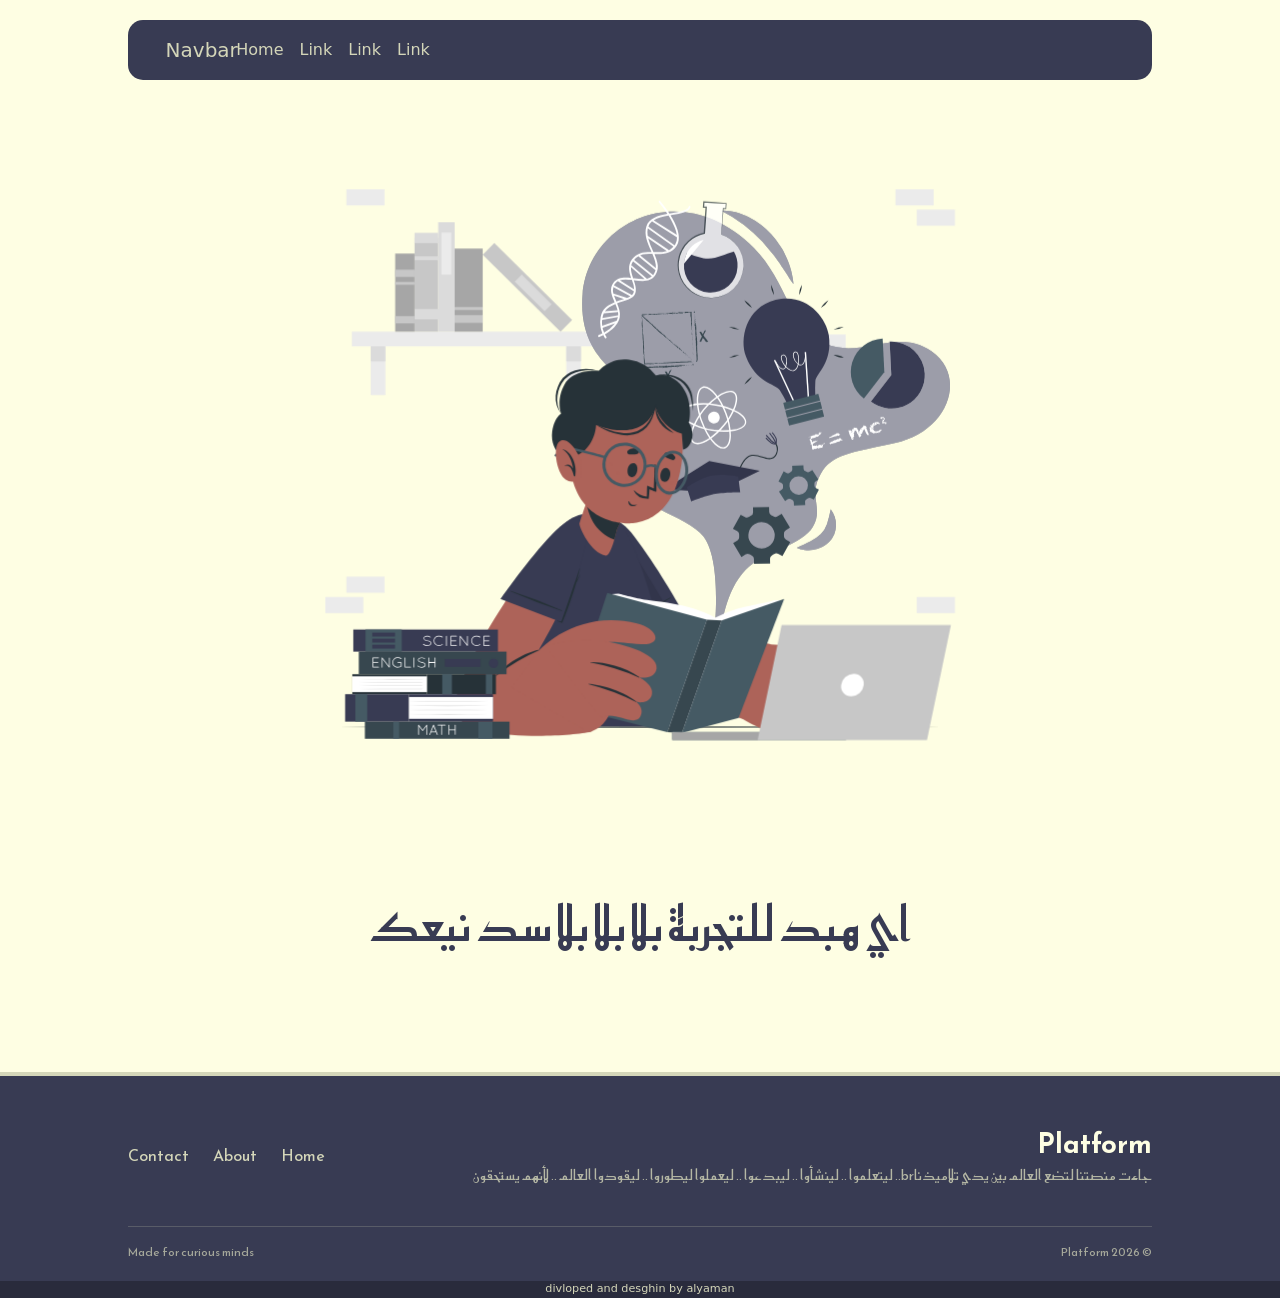
==== index.html @ 3dad6cc0 "Add files via upload" ====
<!doctype html>
<html lang="en">
  <head>
    <!-- External fonts and Bootstrap styles -->
    <link rel="preconnect" href="https://fonts.googleapis.com">
<link rel="preconnect" href="https://fonts.gstatic.com" crossorigin>
<link href="https://fonts.googleapis.com/css2?family=Reem+Kufi:wght@400..700&display=swap" rel="stylesheet">
    <link
      href="https://cdn.jsdelivr.net/npm/bootstrap@5.3.8/dist/css/bootstrap.min.css"
      rel="stylesheet"
      integrity="sha384-sRIl4kxILFvY47J16cr9ZwB07vP4J8+LH7qKQnuqkuIAvNWLzeN8tE5YBujZqJLB"
      crossorigin="anonymous"
    />
    <link rel="stylesheet" href="home.css" />
    <meta charset="UTF-8" />
    <meta name="viewport" content="width=device-width, initial-scale=1.0" />
    <title>Document</title>
  </head>
  <body>
    <!-- Main navigation -->
    <nav class="navbar navbar-expand-lg bg-body-tertiary">
      <div class="container-fluid">
        <a class="navbar-brand" href="#">Navbar</a>
        <button
          class="navbar-toggler"
          type="button"
          data-bs-toggle="collapse"
          data-bs-target="#navbarSupportedContent"
          aria-controls="navbarSupportedContent"
          aria-expanded="false"
          aria-label="Toggle navigation"
        >
          <span class="navbar-toggler-icon"></span>
        </button>
        <div class="collapse navbar-collapse" id="navbarSupportedContent">
          <ul class="navbar-nav me-auto mb-2 mb-lg-0" >
            <li class="nav-item">
              <a class="nav-link active" aria-current="page" href="#">Home</a>
            </li>
            <li class="nav-item">
              <a class="nav-link" href="#">Link</a>
            </li> <li class="nav-item">
              <a class="nav-link" href="#">Link</a>
            </li> <li class="nav-item">
              <a class="nav-link" href="#">Link</a>
            </li>   
            <!-- <li class="nav-item dropdown">
              <a
                class="nav-link dropdown-toggle"
                href="#"
                role="button"
                data-bs-toggle="dropdown"
                aria-expanded="false"
              >
                Dropdown
              </a>
              <ul class="dropdown-menu">
                <li><a class="dropdown-item" href="#">Action</a></li>
                <li><a class="dropdown-item" href="#">Another action</a></li>
                <li>
                  <a class="dropdown-item" href="#">Something else here</a>
                </li>
              </ul>
            </li>
          </ul> -->
          <!-- search بحث -->
          <!-- <form class="d-flex" role="search">
            <input
              class="form-control me-2"
              type="search"
              placeholder="Search"
              aria-label="Search"
            />
            <button class="btn btn-outline-success" type="submit">
              Search
            </button>
          </form> -->
        </div>
      </div>
    </nav>

    <!-- SVG animation styles and learning illustration -->
   <style>svg#freepik_stories-learning:not(.animated) .animable {opacity: 0;}svg#freepik_stories-learning.animated #freepik--background-complete--inject-6 {animation: 1s 1 forwards cubic-bezier(.36,-0.01,.5,1.38) slideDown;animation-delay: 0s;}svg#freepik_stories-learning.animated #freepik--Table--inject-6 {animation: 1s 1 forwards cubic-bezier(.36,-0.01,.5,1.38) slideLeft;animation-delay: 0s;}svg#freepik_stories-learning.animated #freepik--Elements--inject-6 {animation: 0.5s 1 forwards linear slideLeft,1.5s Infinite  linear floating;animation-delay: 0s,0.5s;}svg#freepik_stories-learning.animated #freepik--Device--inject-6 {animation: 1s 1 forwards cubic-bezier(.36,-0.01,.5,1.38) lightSpeedRight;animation-delay: 0s;}svg#freepik_stories-learning.animated #freepik--Books--inject-6 {animation: 1s 1 forwards cubic-bezier(.36,-0.01,.5,1.38) slideDown;animation-delay: 0s;}            @keyframes slideDown {                0% {                    opacity: 0;                    transform: translateY(-30px);                }                100% {                    opacity: 1;                    transform: translateY(0);                }            }                    @keyframes slideLeft {                0% {                    opacity: 0;                    transform: translateX(-30px);                }                100% {                    opacity: 1;                    transform: translateX(0);                }            }                    @keyframes floating {                0% {                    opacity: 1;                    transform: translateY(0px);                }                50% {                    transform: translateY(-10px);                }                100% {                    opacity: 1;                    transform: translateY(0px);                }            }                    @keyframes lightSpeedRight {              from {                transform: translate3d(50%, 0, 0) skewX(-20deg);                opacity: 0;              }              60% {                transform: skewX(10deg);                opacity: 1;              }              80% {                transform: skewX(-2deg);              }              to {                opacity: 1;                transform: translate3d(0, 0, 0);              }            }        </style>
<svg class="animated slogan" id="freepik_stories-learning" xmlns="http://www.w3.org/2000/svg" viewBox="0 0 500 500" version="1.1" xmlns:xlink="http://www.w3.org/1999/xlink" xmlns:svgjs="http://svgjs.com/svgjs"><g id="freepik--background-complete--inject-6" class="animable" style="transform-origin: 250px 193.89px;"><rect x="46.11" y="315.74" width="26.48" height="11.19" style="fill: rgb(235, 235, 235); transform-origin: 59.35px 321.335px;" id="el3uvmc3dbemp" class="animable"></rect><rect x="31.34" y="329.85" width="26.48" height="11.19" style="fill: rgb(235, 235, 235); transform-origin: 44.58px 335.445px;" id="elceetw7khay" class="animable"></rect><rect x="366.38" y="147.56" width="26.48" height="11.19" style="fill: rgb(235, 235, 235); transform-origin: 379.62px 153.155px;" id="elonmlsq45ffc" class="animable"></rect><rect x="351.6" y="161.67" width="26.48" height="11.19" style="fill: rgb(235, 235, 235); transform-origin: 364.84px 167.265px;" id="el5jyy0dsy0bx" class="animable"></rect><rect x="336.89" y="147.56" width="26.48" height="11.19" style="fill: rgb(235, 235, 235); transform-origin: 350.13px 153.155px;" id="el2whazxygln4" class="animable"></rect><rect x="442.18" y="329.85" width="26.48" height="11.19" style="fill: rgb(235, 235, 235); transform-origin: 455.42px 335.445px;" id="ellt9q7xjk42" class="animable"></rect><rect x="427.41" y="46.74" width="26.48" height="11.19" style="fill: rgb(235, 235, 235); transform-origin: 440.65px 52.335px;" id="elwirot88y3tl" class="animable"></rect><rect x="442.18" y="60.85" width="26.48" height="11.19" style="fill: rgb(235, 235, 235); transform-origin: 455.42px 66.445px;" id="elgawix0ns7ns" class="animable"></rect><rect x="46.11" y="46.74" width="26.48" height="11.19" style="fill: rgb(235, 235, 235); transform-origin: 59.35px 52.335px;" id="eldmq6qdbrzz" class="animable"></rect><rect x="49.91" y="145.59" width="172.13" height="10.22" style="fill: rgb(235, 235, 235); transform-origin: 135.975px 150.7px;" id="el3rq09taq2ch" class="animable"></rect><rect x="62.98" y="155.82" width="10.22" height="33.8" style="fill: rgb(235, 235, 235); transform-origin: 68.09px 172.72px;" id="elkzwyfxpggw" class="animable"></rect><rect x="62.98" y="155.82" width="10.22" height="10.45" style="fill: rgb(219, 219, 219); transform-origin: 68.09px 161.045px;" id="el77b3xy8sir6" class="animable"></rect><rect x="198.76" y="155.82" width="10.22" height="33.8" style="fill: rgb(235, 235, 235); transform-origin: 203.87px 172.72px;" id="el44yjdvzx53k" class="animable"></rect><rect x="198.76" y="155.82" width="10.22" height="10.45" style="fill: rgb(219, 219, 219); transform-origin: 203.87px 161.045px;" id="elel60faehohf" class="animable"></rect><g id="el1vlm50pk952"><rect x="69.05" y="104.82" width="65.14" height="16.4" style="fill: rgb(199, 199, 199); transform-origin: 101.62px 113.02px; transform: rotate(90deg);" class="animable"></rect></g><g id="elic8v6ijr6me"><rect x="98.04" y="72.35" width="7.16" height="16.4" style="fill: rgb(219, 219, 219); transform-origin: 101.62px 80.55px; transform: rotate(90deg);" class="animable"></rect></g><g id="eltv8qikfms2e"><rect x="100.29" y="86.43" width="2.66" height="16.4" style="fill: rgb(219, 219, 219); transform-origin: 101.62px 94.63px; transform: rotate(90deg);" class="animable"></rect></g><g id="elqe5d5z8daf"><rect x="99.06" y="124.25" width="7.16" height="18.45" style="fill: rgb(219, 219, 219); transform-origin: 102.64px 133.475px; transform: rotate(90deg);" class="animable"></rect></g><g id="elcuym9zbwanw"><rect x="77.56" y="101.87" width="75.98" height="11.46" style="fill: rgb(219, 219, 219); transform-origin: 115.55px 107.6px; transform: rotate(90deg);" class="animable"></rect></g><g id="elccie2adhzn5"><rect x="100.89" y="87.93" width="29.22" height="6.88" style="fill: rgb(235, 235, 235); transform-origin: 115.5px 91.37px; transform: rotate(90deg);" class="animable"></rect></g><g id="elpx62umv2udh"><rect x="133.8" y="109.09" width="75.98" height="11.46" style="fill: rgb(199, 199, 199); transform-origin: 171.79px 114.82px; transform: rotate(44.67deg);" class="animable"></rect></g><g id="elw6mkx0szuxo"><rect x="161.16" y="115.26" width="29.22" height="6.88" style="fill: rgb(219, 219, 219); transform-origin: 175.77px 118.7px; transform: rotate(44.67deg);" class="animable"></rect></g><g id="elveirjtirh9"><rect x="102.15" y="107.02" width="57.72" height="19.47" style="fill: rgb(166, 166, 166); transform-origin: 131.01px 116.755px; transform: rotate(90deg);" class="animable"></rect></g><g id="el4vprqgqi9rp"><rect x="128.32" y="127.07" width="5.38" height="19.47" style="fill: rgb(199, 199, 199); transform-origin: 131.01px 136.805px; transform: rotate(90deg);" class="animable"></rect></g><g id="elcn73i9qtvka"><rect x="129.97" y="119.8" width="2.09" height="19.47" style="fill: rgb(199, 199, 199); transform-origin: 131.015px 129.535px; transform: rotate(90deg);" class="animable"></rect></g><g id="elm3091agfao"><rect x="59.57" y="111.76" width="54.24" height="13.45" style="fill: rgb(166, 166, 166); transform-origin: 86.69px 118.485px; transform: rotate(90deg);" class="animable"></rect></g><g id="elv2tq7c66x5o"><rect x="84.17" y="130.61" width="5.06" height="13.45" style="fill: rgb(199, 199, 199); transform-origin: 86.7px 137.335px; transform: rotate(90deg);" class="animable"></rect></g><g id="eli9qtcr60kwc"><rect x="84.17" y="98.35" width="5.06" height="13.45" style="fill: rgb(199, 199, 199); transform-origin: 86.7px 105.075px; transform: rotate(90deg);" class="animable"></rect></g><g id="elq10j9gsl8as"><rect x="85.71" y="105.32" width="1.96" height="13.45" style="fill: rgb(199, 199, 199); transform-origin: 86.69px 112.045px; transform: rotate(90deg);" class="animable"></rect></g></g><g id="freepik--Table--inject-6" class="animable" style="transform-origin: 250px 420.175px;"><polygon points="458.68 420.17 406.51 420.42 354.34 420.5 250 420.67 145.66 420.51 93.49 420.42 41.32 420.17 93.49 419.93 145.66 419.84 250 419.68 354.34 419.84 406.51 419.93 458.68 420.17" style="fill: rgb(38, 50, 56); transform-origin: 250px 420.175px;" id="elnodnrer6vu" class="animable"></polygon></g><g id="freepik--Elements--inject-6" class="animable" style="transform-origin: 337.557px 201.987px;"><path d="M302,349.34s4.52-45.41-8-61.62c-12.12-15.75-48.85-19.59-55.29-43.35-6.1-22.5,15.54-29.32,13.87-47.54s-46.75-24.49-42.45-77.31c4.16-51,69.55-82,119-32.07,23.11,23.32,24.44,55.36,49.61,66.45s49-11.88,73.76,5.38,12.1,55.43-25.69,63.7c-30.68,6.71-43.83,7.86-51.4,21.41-8.83,15.81,2.28,23.79-5.41,36.78-7.21,12.16-30.45,16.35-43.68,27.07-16.11,13-19.5,40.86-19.5,40.86Z" style="fill: rgb(56, 59, 83); transform-origin: 337.557px 205.743px;" id="elzinifs81ao" class="animable"></path><g id="el5eirg55alcn"><g style="opacity: 0.5; transform-origin: 337.557px 205.743px;" class="animable"><path d="M302,349.34s4.52-45.41-8-61.62c-12.12-15.75-48.85-19.59-55.29-43.35-6.1-22.5,15.54-29.32,13.87-47.54s-46.75-24.49-42.45-77.31c4.16-51,69.55-82,119-32.07,23.11,23.32,24.44,55.36,49.61,66.45s49-11.88,73.76,5.38,12.1,55.43-25.69,63.7c-30.68,6.71-43.83,7.86-51.4,21.41-8.83,15.81,2.28,23.79-5.41,36.78-7.21,12.16-30.45,16.35-43.68,27.07-16.11,13-19.5,40.86-19.5,40.86Z" style="fill: rgb(255, 255, 255); transform-origin: 337.557px 205.743px;" id="el6ndgoemms1k" class="animable"></path></g></g><path d="M238,213.31a85.94,85.94,0,0,0-5.76,14.83,34.27,34.27,0,0,0-1,14.2,27.51,27.51,0,0,0,1.88,6.72,38.21,38.21,0,0,0,3.41,6.46c2.69,4.27,6.19,8.28,9.81,12.64a34.21,34.21,0,0,1-14.67-8.65,29.53,29.53,0,0,1-5.4-7.19c-.35-.68-.71-1.36-1-2.07l-.84-2.16a32.22,32.22,0,0,1-1.08-4.54,27.79,27.79,0,0,1,.17-9.24,30.44,30.44,0,0,1,2.94-8.48,34,34,0,0,1,5-7.13A27.13,27.13,0,0,1,238,213.31Z" style="fill: rgb(56, 59, 83); transform-origin: 234.692px 240.735px;" id="ellkl2u3xxx39" class="animable"></path><g id="elivzq7bxfy1e"><path d="M238,213.31a85.94,85.94,0,0,0-5.76,14.83,34.27,34.27,0,0,0-1,14.2,27.51,27.51,0,0,0,1.88,6.72,38.21,38.21,0,0,0,3.41,6.46c2.69,4.27,6.19,8.28,9.81,12.64a34.21,34.21,0,0,1-14.67-8.65,29.53,29.53,0,0,1-5.4-7.19c-.35-.68-.71-1.36-1-2.07l-.84-2.16a32.22,32.22,0,0,1-1.08-4.54,27.79,27.79,0,0,1,.17-9.24,30.44,30.44,0,0,1,2.94-8.48,34,34,0,0,1,5-7.13A27.13,27.13,0,0,1,238,213.31Z" style="fill: rgb(255, 255, 255); opacity: 0.5; transform-origin: 234.692px 240.735px;" class="animable"></path></g><path d="M358.8,295.6c3.52-1.64,6.69-3,9.55-4.48a28,28,0,0,0,7.19-5,18.55,18.55,0,0,0,4.32-7A89,89,0,0,0,382.42,269a17.87,17.87,0,0,1,3.66,11,16.5,16.5,0,0,1-1.23,6.23,16.71,16.71,0,0,1-3.63,5.47,19.38,19.38,0,0,1-11,5.4,22.27,22.27,0,0,1-5.82.08A17.23,17.23,0,0,1,358.8,295.6Z" style="fill: rgb(56, 59, 83); transform-origin: 372.44px 283.167px;" id="elkq3j33k7lj" class="animable"></path><g id="el8t2onbztp3k"><path d="M358.8,295.6c3.52-1.64,6.69-3,9.55-4.48a28,28,0,0,0,7.19-5,18.55,18.55,0,0,0,4.32-7A89,89,0,0,0,382.42,269a17.87,17.87,0,0,1,3.66,11,16.5,16.5,0,0,1-1.23,6.23,16.71,16.71,0,0,1-3.63,5.47,19.38,19.38,0,0,1-11,5.4,22.27,22.27,0,0,1-5.82.08A17.23,17.23,0,0,1,358.8,295.6Z" style="fill: rgb(255, 255, 255); opacity: 0.5; transform-origin: 372.44px 283.167px;" class="animable"></path></g><path d="M306.61,61.59a30.77,30.77,0,0,1,9.63,1,40.33,40.33,0,0,1,4.64,1.48c.77.28,1.53.59,2.28.89s1.48.69,2.21,1.07A56.1,56.1,0,0,1,341,77.81a64.61,64.61,0,0,1,6,7.75l1.31,2a17,17,0,0,1,1.23,2.1c.74,1.44,1.44,2.9,2.13,4.36a31.41,31.41,0,0,1,1.78,4.48c.52,1.53,1,3,1.47,4.58s.68,3.14,1,4.71.49,3.16.64,4.75c-2-2.6-3.54-5.28-5.19-7.87q-1.33-1.91-2.58-3.81c-.43-.63-.82-1.28-1.23-1.91s-.9-1.22-1.33-1.84q-1.33-1.81-2.6-3.66c-.4-.62-.9-1.18-1.36-1.77L340.77,90A41.75,41.75,0,0,0,338,86.56l-2.89-3.33a110.43,110.43,0,0,0-13-11.87A95.62,95.62,0,0,0,306.61,61.59Z" style="fill: rgb(56, 59, 83); transform-origin: 331.585px 87.0421px;" id="elrdul2blr86m" class="animable"></path><g id="el6o1p1zlvw4g"><path d="M306.61,61.59a30.77,30.77,0,0,1,9.63,1,40.33,40.33,0,0,1,4.64,1.48c.77.28,1.53.59,2.28.89s1.48.69,2.21,1.07A56.1,56.1,0,0,1,341,77.81a64.61,64.61,0,0,1,6,7.75l1.31,2a17,17,0,0,1,1.23,2.1c.74,1.44,1.44,2.9,2.13,4.36a31.41,31.41,0,0,1,1.78,4.48c.52,1.53,1,3,1.47,4.58s.68,3.14,1,4.71.49,3.16.64,4.75c-2-2.6-3.54-5.28-5.19-7.87q-1.33-1.91-2.58-3.81c-.43-.63-.82-1.28-1.23-1.91s-.9-1.22-1.33-1.84q-1.33-1.81-2.6-3.66c-.4-.62-.9-1.18-1.36-1.77L340.77,90A41.75,41.75,0,0,0,338,86.56l-2.89-3.33a110.43,110.43,0,0,0-13-11.87A95.62,95.62,0,0,0,306.61,61.59Z" style="fill: rgb(255, 255, 255); opacity: 0.5; transform-origin: 331.585px 87.0421px;" class="animable"></path></g><path d="M221.79,149.17c.07,0,1.14-.44,2.67-1.23a16.88,16.88,0,0,0,1.17,2,.66.66,0,0,0,.89.13.64.64,0,0,0,.13-.89,13.71,13.71,0,0,1-1.07-1.82c.79-.44,1.64-1,2.52-1.56,4.33-3,7-6.45,7.76-10.07.69-3.3-.48-6.61-1.84-9.83,1.17-.44,2.36-.84,3.51-1.22,3-1,5.65-1.89,7.35-3.23a5.07,5.07,0,0,0,1.54-1.84,7.45,7.45,0,0,0,.62-2.12h0s0-.08,0-.13v0c.3-2.44-.51-5-1.39-7.49l.19,0c5.74.76,11.69,1.55,15-3.91A11.09,11.09,0,0,0,262,97.61a32.93,32.93,0,0,0-2-6c5.8.13,11.74.13,15.63-6.09,2.61-4.19,1.45-10.64-3.47-19.18-.33-.56-.65-1.11-1-1.65l1.35-.23c6.07-1,11.3-1.88,12.55-5.4a.62.62,0,0,0-.38-.8.63.63,0,0,0-.81.38c-1,2.82-6.13,3.67-11.57,4.58l-1.87.31A85.84,85.84,0,0,0,264,54.86a.62.62,0,0,0-.89-.07.63.63,0,0,0-.06.89A86.3,86.3,0,0,1,269,63.74c-6.48,1.19-12.9,3.05-14.63,8.85v0c-1.69,5.71.82,11.38,3.25,16.86.12.27.24.53.35.8-5-.07-10.05.3-13.56,5.15-3.16,4.36-2,8.82-.62,12.86-4.72-.55-9.33-.57-12.3,3.36a7.85,7.85,0,0,0-1.47,3.19c-.69,3.31.81,6.81,2.28,10.22l0,.09c-3.93,1.59-7.5,3.78-8.93,7.71a19.2,19.2,0,0,0-.72,2.54,18.33,18.33,0,0,0-.07,7.11v0a.5.5,0,0,0,0,.12h0a20.64,20.64,0,0,0,.57,2.26c.22.68.46,1.31.7,1.86-1.5.78-2.56,1.19-2.59,1.21a.61.61,0,0,0-.39.46.54.54,0,0,0,0,.35A.63.63,0,0,0,221.79,149.17Zm48-84.28c2.61,4.18,5.13,9.15,5.75,13.5l-16.08-10.2C262.18,66.45,266,65.57,269.75,64.89Zm-14,7.65A8.09,8.09,0,0,1,258.31,69l17.33,11a8.56,8.56,0,0,1-1.16,4.84c-.16.25-.31.48-.48.71ZM255.3,79a13.93,13.93,0,0,1,.07-5.15l17.85,12.68A10.43,10.43,0,0,1,270,89a.57.57,0,0,0-.23-.28L255.58,79.1A.75.75,0,0,0,255.3,79Zm3.49,10a51.32,51.32,0,0,1-3.14-8.31l13,8.85c-2.75.93-5.86.86-9.08.8h-.23C259.18,89.87,259,89.43,258.79,89Zm-8.71,3.56c2.55-1,5.44-1,8.46-1,1.47,3.41,2.66,6.7,2.44,9.76Zm-4.21,3.08a10.05,10.05,0,0,1,2.95-2.49l.06.06,11.82,9.53.06,0a8.73,8.73,0,0,1-1,2.52,7.23,7.23,0,0,1-.68,1Zm-1.42,4.14a.62.62,0,0,0-.58-.13,9,9,0,0,1,1.25-3l13.07,10.53a7.54,7.54,0,0,1-3.36,1.66Zm-.75,1,9.49,8.29a35.35,35.35,0,0,1-7.17-.48l-.82-.11C244.31,105.94,243.47,103.35,243.7,100.78ZM236,109.89c2.38-.85,5.27-.64,8.31-.26a20.8,20.8,0,0,1,1.59,6.57Zm-3.45,2.53a7.52,7.52,0,0,1,2.1-1.91l.09.07,11,7a6,6,0,0,1-.46,1.43,3.7,3.7,0,0,1-.86,1.12l-12.53-6.77A7.69,7.69,0,0,1,232.51,112.42Zm8.22,9.7-9.28-3a8.57,8.57,0,0,1,0-4.52L243.27,121a16.64,16.64,0,0,1-2.46,1.16Zm-7.26,2.45c-.59-1.36-1.16-2.7-1.6-4l7,2.28-1.77.6c-1.19.4-2.4.8-3.6,1.25Zm-.63,1.75a30.87,30.87,0,0,1,1.56,4.4l-8.85.74C227.15,129.07,229.88,127.53,232.84,126.32Zm-8.23,7c.07-.19.14-.37.22-.55a.75.75,0,0,0,.21,0l9.61-.81a10.7,10.7,0,0,1,.14,2.18l-10.95,2A17.08,17.08,0,0,1,224.61,133.3Zm-1,4.1a.75.75,0,0,0,.26,0l10.7-2a10.8,10.8,0,0,1-.92,2.61.4.4,0,0,0-.15,0l-9.79,3.54A16.22,16.22,0,0,1,223.66,137.4Zm.76,7.09c-.17-.54-.31-1.07-.43-1.6l8.67-3.13a24.15,24.15,0,0,1-7.62,6.42C224.83,145.67,224.61,145.1,224.42,144.49Z" style="fill: rgb(255, 255, 255); transform-origin: 252.969px 102.41px;" id="elgpie96si2s8" class="animable"></path><path d="M271.4,136.12l-.13,0Z" style="fill: rgb(255, 255, 255); transform-origin: 271.335px 136.12px;" id="eldx9pagyziac" class="animable"></path><g id="elz5l4wkdvk7c"><g style="opacity: 0.7; transform-origin: 298.965px 88.6077px;" class="animable"><path d="M321.74,100.91a22.67,22.67,0,1,1-27.1-23.73l1.29-17.93-1.83-.12.24-3.59,15.5,1-.23,3.6L307.77,60,306.47,78A22.67,22.67,0,0,1,321.74,100.91Z" style="fill: rgb(255, 255, 255); transform-origin: 299.119px 88.8065px;" id="elr0jtqz7eglb" class="animable"></path><path d="M321.74,100.91a22.71,22.71,0,0,1-13.92,19.51,23.09,23.09,0,0,1-12.41,1.49,22.94,22.94,0,0,1-18.27-15.8,23.26,23.26,0,0,1-.3-12.63,22.8,22.8,0,0,1,6.45-10.9,23.18,23.18,0,0,1,11.26-5.86l-.38.43.62-9,.68-9,.43.49-1.83-.12-.45,0,0-.45.25-3.6,0-.44.43,0c5.17.35,10.33.77,15.5,1.16l.31,0,0,.31-.27,3.59,0,.27-.27,0-1.83-.13.27-.24L306.55,78l-.05-.08a22.73,22.73,0,0,1,15.24,23Zm0,0a22.63,22.63,0,0,0-15.29-22.86l-.06,0V78L307.52,60v-.25l.26,0,1.83.1-.29.25.2-3.6.29.33c-5.17-.29-10.34-.56-15.51-.89l.46-.41-.22,3.59-.42-.48,1.83.11.46,0,0,.47-.61,9-.67,9,0,.36-.35.07a22.18,22.18,0,0,0-10.84,5.57,22.42,22.42,0,0,0,23.88,37.08,22.61,22.61,0,0,0,14-19.39Z" style="fill: rgb(38, 50, 56); transform-origin: 298.965px 88.6077px;" id="elh0xxafi6jg7" class="animable"></path></g></g><path d="M317.68,100.64a18.61,18.61,0,1,1-37.13-2.45,18.37,18.37,0,0,1,2.09-7.4,41.12,41.12,0,0,0,11.46,3.76c8,1.38,14.09-2.68,21.07-4.55A18.6,18.6,0,0,1,317.68,100.64Z" style="fill: rgb(56, 59, 83); transform-origin: 299.099px 104.22px;" id="el2j5h06z9umg" class="animable"></path><path d="M280.55,98.19s.33-12.87,13.69-16.33" style="fill: rgb(255, 255, 255); transform-origin: 287.395px 90.025px;" id="elssovgd2fz8" class="animable"></path><path d="M287.22,166.06c0,.21.07.13.08.16C287.27,165.88,287.2,166.07,287.22,166.06Z" style="fill: rgb(55, 71, 79); transform-origin: 287.258px 166.118px;" id="elt3bbpfgfsqs" class="animable"></path><polygon points="286.88 162.76 286.92 162.81 286.82 162.33 286.88 162.76" style="fill: rgb(55, 71, 79); transform-origin: 286.87px 162.57px;" id="eljdvrutzcb7j" class="animable"></polygon><path d="M286.73,159.66a11.4,11.4,0,0,0,.06,1.67l0,.1.11.24C286.83,161,286.72,160.13,286.73,159.66Z" style="fill: rgb(55, 71, 79); transform-origin: 286.811px 160.665px;" id="elmnlsioqnvb" class="animable"></path><path d="M286.92,158c-.05.1-.06-.36,0,.38v-.07C286.93,158.24,286.92,158.15,286.92,158Z" style="fill: rgb(55, 71, 79); transform-origin: 286.902px 158.165px;" id="elsqzzxj35xa" class="animable"></path><path d="M286.93,158.3c0,.33,0-.21,0,0Z" style="fill: rgb(55, 71, 79); transform-origin: 286.93px 158.33px;" id="elan5okuz9due" class="animable"></path><path d="M286.83,156.8l.06.43c0-.1,0-.48,0-.34C286.89,156.45,286.86,156.54,286.83,156.8Z" style="fill: rgb(55, 71, 79); transform-origin: 286.86px 156.906px;" id="el7k3i0as7np2" class="animable"></path><path d="M286.72,156.39l0,.23A.44.44,0,0,0,286.72,156.39Z" style="fill: rgb(55, 71, 79); transform-origin: 286.728px 156.505px;" id="eldvnbk3avwt" class="animable"></path><path d="M286.81,157.09l-.06-.47c0,.06-.06.07,0,.21C286.73,156.8,286.77,156.89,286.81,157.09Z" style="fill: rgb(55, 71, 79); transform-origin: 286.767px 156.855px;" id="elk83sf3p032f" class="animable"></path><path d="M286.8,157.36c0,.24,0,.55-.08.12C286.78,158.3,286.86,158.18,286.8,157.36Z" style="fill: rgb(55, 71, 79); transform-origin: 286.771px 157.699px;" id="el0bk6o3nwn4dq" class="animable"></path><path d="M286.59,159.5l0,.33.06.27A5.84,5.84,0,0,0,286.59,159.5Z" style="fill: rgb(55, 71, 79); transform-origin: 286.62px 159.8px;" id="elswej6ggy6f" class="animable"></path><path d="M286.76,154.11s-.07.15-.1.19l0,.31A1.91,1.91,0,0,1,286.76,154.11Z" style="fill: rgb(55, 71, 79); transform-origin: 286.71px 154.36px;" id="elnjpjynhsnu" class="animable"></path><path d="M286.66,154.3l-.07-.48C286.61,154.25,286.63,154.32,286.66,154.3Z" style="fill: rgb(55, 71, 79); transform-origin: 286.625px 154.062px;" id="eltq40q9p8l3l" class="animable"></path><polygon points="286.57 156.32 286.71 157.1 286.56 156.17 286.57 156.32" style="fill: rgb(55, 71, 79); transform-origin: 286.635px 156.635px;" id="el8s32xbtjc5b" class="animable"></polygon><polygon points="286.67 152.3 286.75 152.56 286.63 152.09 286.67 152.3" style="fill: rgb(55, 71, 79); transform-origin: 286.69px 152.325px;" id="eltu5c3ebop2g" class="animable"></polygon><path d="M286.6,151.1c.06.19.07-.28.11-.07a6,6,0,0,0-.13-.86A5.48,5.48,0,0,1,286.6,151.1Z" style="fill: rgb(55, 71, 79); transform-origin: 286.645px 150.658px;" id="el22g535xkut6" class="animable"></path><path d="M286.5,149.75c0,.14.05.27.08.42A3.1,3.1,0,0,0,286.5,149.75Z" style="fill: rgb(55, 71, 79); transform-origin: 286.54px 149.96px;" id="el6zma69zmxt7" class="animable"></path><path d="M286.56,153a.68.68,0,0,0,.06-.37l-.06.19Z" style="fill: rgb(55, 71, 79); transform-origin: 286.592px 152.815px;" id="elo57yiatibj" class="animable"></path><path d="M286.55,152.83h0l0-.41Z" style="fill: rgb(55, 71, 79); transform-origin: 286.55px 152.625px;" id="ellim7a4fl7wl" class="animable"></path><path d="M286.57,153.06V153A.09.09,0,0,0,286.57,153.06Z" style="fill: rgb(55, 71, 79); transform-origin: 286.567px 153.03px;" id="el7b2oiqx1joi" class="animable"></path><path d="M286.58,155.07c-.06-.27-.13-.85-.17-.29C286.47,155,286.49,154.66,286.58,155.07Z" style="fill: rgb(55, 71, 79); transform-origin: 286.495px 154.807px;" id="ellfu8jj8oel" class="animable"></path><path d="M286.48,153.3v.5s.05-.1.07,0Z" style="fill: rgb(55, 71, 79); transform-origin: 286.515px 153.55px;" id="eli7jhs172br" class="animable"></path><polygon points="286.45 153.05 286.49 153.3 286.48 153.11 286.45 153.05" style="fill: rgb(55, 71, 79); transform-origin: 286.47px 153.175px;" id="el9rsp70x5t4m" class="animable"></polygon><path d="M286.47,150.62a4.88,4.88,0,0,1-.07-.72c0,.29,0,.59,0,.87C286.44,150.81,286.49,150.93,286.47,150.62Z" style="fill: rgb(55, 71, 79); transform-origin: 286.437px 150.363px;" id="eljh56cztroia" class="animable"></path><path d="M286.51,151.7v0S286.49,151.7,286.51,151.7Z" style="fill: rgb(55, 71, 79); transform-origin: 286.506px 151.7px;" id="elktzt2s56ohr" class="animable"></path><polygon points="286.26 147.25 286.25 147.29 286.27 147.3 286.26 147.25" style="fill: rgb(55, 71, 79); transform-origin: 286.26px 147.275px;" id="elf6r1qg35bwo" class="animable"></polygon><path d="M286.41,150.82a1.45,1.45,0,0,0,0,.47c0-.17,0-.34,0-.52C286.41,150.75,286.4,150.75,286.41,150.82Z" style="fill: rgb(55, 71, 79); transform-origin: 286.4px 151.024px;" id="elrvex322yxf" class="animable"></path><path d="M286.43,149c0,.11,0,.24,0,.37A1.74,1.74,0,0,0,286.43,149Z" style="fill: rgb(55, 71, 79); transform-origin: 286.435px 149.185px;" id="el0m5g8rmmco8" class="animable"></path><path d="M286.52,151.57v0C286.53,151.53,286.53,151.54,286.52,151.57Z" style="fill: rgb(55, 71, 79); transform-origin: 286.524px 151.557px;" id="eldss8edidmg" class="animable"></path><path d="M286.52,151.57c0-.11,0-.19-.06-.28a3.6,3.6,0,0,0,0,.36A.19.19,0,0,1,286.52,151.57Z" style="fill: rgb(55, 71, 79); transform-origin: 286.488px 151.47px;" id="elj3ztzajwvso" class="animable"></path><path d="M285.74,146.47a2.18,2.18,0,0,1,.12,1.09c.07.49.29.16.39-.27,0,0-.06,0-.12-.51,0,.18,0,1.11-.12.69a2.32,2.32,0,0,1,0-.86c-.07.27-.17-.84-.29-.69l.07.58S285.75,146.3,285.74,146.47Z" style="fill: rgb(55, 71, 79); transform-origin: 285.985px 146.855px;" id="elckh09pm9bkg" class="animable"></path><path d="M286.29,148.24l0,.2a5.08,5.08,0,0,1,.06-.71c-.05-.34-.08-.41-.1-.43l0,1Z" style="fill: rgb(55, 71, 79); transform-origin: 286.3px 147.87px;" id="elepuzbmp3wjf" class="animable"></path><path d="M286.36,149.37c-.09-.16-.14-.65-.21-.35a3.68,3.68,0,0,0,.14.78c-.07-1,0,.28.06-.43,0,.19,0,.37,0,.53v-.48h0s0,.06,0,0v0l0,0c0-.29,0-.05,0,0h0l-.09-1C286.31,148.65,286.33,148.91,286.36,149.37Z" style="fill: rgb(55, 71, 79); transform-origin: 286.255px 149.16px;" id="elhef8ikx46" class="animable"></path><path d="M286.22,154.27s0,0,0,0S286.22,154.15,286.22,154.27Z" style="fill: rgb(55, 71, 79); transform-origin: 286.22px 154.243px;" id="el0rbgqjgvb4lb" class="animable"></path><path d="M286.25,153.87a1.24,1.24,0,0,1,.05.36c0,.2,0,0-.06,0s.08.48.09,0v-.07a4.07,4.07,0,0,1,.09-.84A1.62,1.62,0,0,0,286.25,153.87Z" style="fill: rgb(55, 71, 79); transform-origin: 286.323px 153.882px;" id="el94hrqqcnd9" class="animable"></path><path d="M286.28,151.59l-.07-.81,0,.42,0,0C286.21,151.64,286.25,151.54,286.28,151.59Z" style="fill: rgb(55, 71, 79); transform-origin: 286.245px 151.185px;" id="el85twezxoywa" class="animable"></path><polygon points="286.3 147.15 286.38 147.25 286.25 146.79 286.3 147.15" style="fill: rgb(55, 71, 79); transform-origin: 286.315px 147.02px;" id="el495zvgqwkwq" class="animable"></polygon><polygon points="286.23 146.1 286.31 146.13 286.25 145.86 286.23 146.1" style="fill: rgb(55, 71, 79); transform-origin: 286.27px 145.995px;" id="elyqoneys7mq" class="animable"></polygon><path d="M252.08,145.49l0,.24A1.66,1.66,0,0,1,252.08,145.49Z" style="fill: rgb(55, 71, 79); transform-origin: 252.078px 145.61px;" id="elwzi4ii6i1qm" class="animable"></path><path d="M252,143.76l0,0C252,143.8,252,143.83,252,143.76Z" style="fill: rgb(55, 71, 79); transform-origin: 252px 143.781px;" id="eloc717vivz9" class="animable"></path><path d="M273.08,132.39c-.36,0-.75-.12-.7,0l.11.07C272.73,132.39,272.92,132.39,273.08,132.39Z" style="fill: rgb(55, 71, 79); transform-origin: 272.728px 132.398px;" id="el873rhfa0ldx" class="animable"></path><path d="M255.37,133.74h.1l.23-.08Z" style="fill: rgb(55, 71, 79); transform-origin: 255.535px 133.7px;" id="eltefgpqetmvg" class="animable"></path><path d="M255.14,134.06l-.46,0Z" style="fill: rgb(55, 71, 79); transform-origin: 254.91px 134.06px;" id="el3vrqozduq9f" class="animable"></path><path d="M252.63,154.91l.09.27C252.7,154.75,252.67,154.94,252.63,154.91Z" style="fill: rgb(55, 71, 79); transform-origin: 252.675px 155.037px;" id="elok141731kwg" class="animable"></path><path d="M285.67,135.3c0-.3,0-.54,0-.75C285.65,134.92,285.6,135.21,285.67,135.3Z" style="fill: rgb(55, 71, 79); transform-origin: 285.652px 134.925px;" id="eliliijci3hy" class="animable"></path><path d="M251.24,144.85c0,.15,0,.21,0,.2S251.25,144.82,251.24,144.85Z" style="fill: rgb(55, 71, 79); transform-origin: 251.242px 144.949px;" id="elqenayrqis5e" class="animable"></path><path d="M285.63,133.69v.16a6.76,6.76,0,0,1,.05.7A2.79,2.79,0,0,0,285.63,133.69Z" style="fill: rgb(55, 71, 79); transform-origin: 285.662px 134.12px;" id="elrq4648m4h" class="animable"></path><path d="M273.92,166.45H274S274,166.45,273.92,166.45Z" style="fill: rgb(55, 71, 79); transform-origin: 273.96px 166.45px;" id="elykko4x2n1q9" class="animable"></path><path d="M283.92,166.72l-.41,0Z" style="fill: rgb(55, 71, 79); transform-origin: 283.715px 166.72px;" id="eleodad9vv1gg" class="animable"></path><path d="M286.06,141.85c0,.23,0,0,0,0Z" style="fill: rgb(55, 71, 79); transform-origin: 286.06px 141.901px;" id="elz74qptupwt" class="animable"></path><path d="M285.81,143c0-.05,0-.09,0-.09A.19.19,0,0,1,285.81,143Z" style="fill: rgb(55, 71, 79); transform-origin: 285.813px 142.955px;" id="eldc76byqb055" class="animable"></path><path d="M284.35,132.28h0Z" style="fill: rgb(55, 71, 79); transform-origin: 284.35px 132.28px;" id="eltd7j5nh9fb" class="animable"></path><path d="M286,142.19c0-.09,0-.18,0-.29Z" style="fill: rgb(55, 71, 79); transform-origin: 286px 142.045px;" id="eli582ud7uh1" class="animable"></path><path d="M286.07,142.14v.2S286.09,142.34,286.07,142.14Z" style="fill: rgb(55, 71, 79); transform-origin: 286.074px 142.24px;" id="elpep9enn3xn8" class="animable"></path><path d="M286,141.54c0,.13,0,.25,0,.36,0,0,0-.06,0-.05Z" style="fill: rgb(55, 71, 79); transform-origin: 286px 141.72px;" id="el8hnvqet8wcy" class="animable"></path><path d="M255.62,167.58h0C255.89,167.54,255.8,167.55,255.62,167.58Z" style="fill: rgb(55, 71, 79); transform-origin: 255.705px 167.567px;" id="elbbbhgfs72v" class="animable"></path><path d="M267.3,133.47h0Z" style="fill: rgb(55, 71, 79); transform-origin: 267.3px 133.47px;" id="elik6n235u1k" class="animable"></path><path d="M266.5,133.57a1.93,1.93,0,0,1,.79-.1l-.28-.21Z" style="fill: rgb(55, 71, 79); transform-origin: 266.895px 133.415px;" id="el1yo6yarnkve" class="animable"></path><path d="M252.3,149.62l0-.57c.15.68.14,1.17.21.64-.25-.07-.14-2.19-.38-2.26l0-.37c0,.1,0,.12,0,.22.08-.72-.2-.52-.21-1.46,0-.32,0-.55.07-.33l-.1-.72c0-.21,0-.16,0,0l-.07-1.11h0c-.05-.15-.12-.51-.16-.68s0,.14.06.07l-.09-.61c0-.25.14.25.15.67.21-.58-.09-.5,0-1.74l.06.58a8.25,8.25,0,0,0,.1-1.49c0,.16-.15,1.32-.24.66a3.55,3.55,0,0,0-.06-.79c.08,0,0-.36,0-.79l.11,0a2.82,2.82,0,0,0-.18-.7,1.19,1.19,0,0,1,.14-.77c0-.85-.11.59-.18-.41a14.22,14.22,0,0,0-.18-2c0-.49.08.08.1-.1l-.11-.43c0-.1,0-.07,0-.05-.05-.36-.11,0-.17-.58-.06,0,0-.22,0-.37l.4,0a3.36,3.36,0,0,0,.63-.06c.18,0-.08.07,0,.11,1-.14.83-.11,1.63-.27l.69,0c-.51-.06.13-.19.69-.3l-.44-.08.9-.1c.11,0,0,.05-.13.11l.16,0c.33,0,.16.1-.06.18l-.33-.06c-.22.08-.42.17-.37.23l.29,0c-.06,0-.09,0-.06.05a.89.89,0,0,0,.26-.06l.21.12,0-.06,1.18,0a21.3,21.3,0,0,1,2.89-.5c-.33.1-.06.15-.08.26a10.88,10.88,0,0,0-1.72.11c.36,0,.28.05.19.07l1.23-.16c0,.09.27.05.59.07-.25-.16.92-.16,1.41-.24,0,0-.08.12-.69.14.68.1.86-.25,1.53-.17a.93.93,0,0,0-.29,0c.35-.07,1.2-.07,1,0H263a16.2,16.2,0,0,0,3.16-.3.75.75,0,0,1-.18.22l1.75-.59c-.15.13.46.41-.36.52a5.29,5.29,0,0,0,1-.06c-.16,0-.41-.16-.19-.19a8.16,8.16,0,0,0,1.17.14c-.24,0,0-.23.4-.24-.06,0,0,.2-.1.23l.94-.25c-.23.05,0,.17.19.22-.1,0,.82,0,1.07-.07l-.4,0c1.07,0,1-.33,2.11-.37-.13,0-.31.26.23.26a7,7,0,0,1,2-.66l.18,0,.72-.1a22.92,22.92,0,0,1-2.37.72,2.77,2.77,0,0,0,.71,0c.22,0-.32.09-.5.11l1.41,0c-.07-.11,1.06-.17,1-.27l-1.51.2c-.07-.11.86-.38,1.85-.41.26,0-.18.22-.15.26a5.35,5.35,0,0,1,1-.1l-.42.09a10.34,10.34,0,0,1,1.56-.13c.23,0,.7.12.73.05-.38-.12-.47-.53-.23-.64.08,0,1.21.07,1.48.12s-.56.28-.23.35a1,1,0,0,1,.3-.1c.24,0-.09.11.43.07.08-.13,1.06,0,.24-.12.51-.06.55,0,1.15,0-.2-.07.52-.29,1-.35,0,0,.09.06.15.08l.72,0c0,.61,0,1.09,0,1.82,0,.09,0,.56-.1.36a2.86,2.86,0,0,1,.1.57c-.08.59-.05-.67-.16-.22a5.7,5.7,0,0,1,.2,1.2,4.7,4.7,0,0,0-.09-1.42c.15,0,.34.73.46,1.75.08.81-.08.36,0,.5,0,1.53.32,1.29.28,2.56-.07.51-.19,0-.25.14-.07-.66,0-1,0-1.46v.55a4.27,4.27,0,0,1-.08-.89c-.06.43.12,2.58.1,3.76,0,.21.09.57.12.39l0-.37c.06-.34.14.7.15.22a9.45,9.45,0,0,1,.18,1.76l-.1.14a2,2,0,0,0,0-.66c.06.29-.09,1.09.07,1.4l.05-.5a12.12,12.12,0,0,1,.22,1.74c.09-.29,0-.14.08-.59-.14.39-.07-1.59-.21-1a12.45,12.45,0,0,0,.12-1.39s-.06.21-.07-.31c0,0,0-.08,0-.11v0h0a1,1,0,0,1,0,.27c-.09-.25-.13-1.09-.19-1.37s.05.13.08,0l-.08-.42c.07,0,.09-.83.17-.1l0-.66a7.26,7.26,0,0,0,0-1.25c0-.31-.12-.78,0-.51l-.1-1h0a28,28,0,0,1-.15-3.26c0-.18,0-.35-.05-.55a3.25,3.25,0,0,1,0-.33c0-.18,0-.37,0-.59l.05-.22,0-.44-1.23,0a1.47,1.47,0,0,0-.51.05,17.38,17.38,0,0,0-2.92.07l0,.09c-.54,0-1.05.07-1.71.14l.05.08c-.57.09-1.47,0-2.37.07a1.18,1.18,0,0,1,.45,0c-1.09-.12-2.27.24-3.25.16a2.52,2.52,0,0,1-.59,0h0l-.34,0,.28,0-.75.07-.12-.08h-.07c-.27,0-.21.05-.07.1l-.36.07c-.23-.12-.73.09-1,0-.19.08-1.41.12-1.55.28,0,0-.09,0,.06,0a4.39,4.39,0,0,0-.9.06l-.14-.1-.67.17c-.42,0-.59-.07-.18-.17-1,.17-.81.09-1.64.25l0-.07a5.36,5.36,0,0,1-1,.09c-.68-.1-3.33.15-5.06.11.34.19-.81,0-.87.11-.11,0-.35-.06-.07-.11a13.52,13.52,0,0,0-1.93.15c-.11,0,.18-.08.09-.1a1.46,1.46,0,0,1-.37,0c-.09,0,.13-.05.27-.08-.91.06-1,.21-1.05.35a2.14,2.14,0,0,0-1,.09c-.16,0-.43-.07.13-.12a9.52,9.52,0,0,0-1.95.15,1.87,1.87,0,0,0-.53,0c-.73,0-.68,0-1.65.07h.27a.89.89,0,0,1-.34.08c0,.13,0,.27,0,.43s0,.38,0,.54h0c0,1.29.07.55,0,1.82l.08-.07c.19.11,0,1.13.06,1.86l0-.27a8.2,8.2,0,0,1-.19,1.54c0,.09,0-.14-.05-.26,0,1.06.12.13.18.91,0,.15-.16-.18-.14.35a19,19,0,0,1,.19,2.26c0-.16.08-.32.13,0a10.34,10.34,0,0,0,.07,2c0,.07,0,.1,0,.1.06.43.13,1.39.22,1.64-.27.41.28,2.66,0,2.66l.08,1.32,0,0a5.91,5.91,0,0,0,.18,1.43c0,.2,0,.06-.05,0a9.67,9.67,0,0,0,.21,2.38l-.08.11c.06.28-.05,1.78.11,3,0,0,0,0,0-.13.17,1.35-.08,3.26.26,3.74l.12.89c0-1.15.15.17.18-.31,0,.46,0,1.18-.08.62v-.08c-.18-.2,0,1.44-.1,1.41l.09,2.15c0,.82.05,1.64.08,2.45l2.73-.11-.26-.11.75,0c.2,0,.27.08-.27.1a2.14,2.14,0,0,0,.91-.13c1,0-.4.17-.08.16l.43,0h-.1a4.05,4.05,0,0,1,1-.16c.4,0,.21.07.37.07,0,0,.05,0,.24,0l.94,0-.38-.08c.41-.07.88,0,.44-.13.65.15,3.5-.11,3.9-.08a12.85,12.85,0,0,1,1.86-.15c-.17,0-.29-.12.33-.14-.21.25,1.13,0,1.63.19-.45-.09,1.75-.12,1-.24.52,0,0,.09.43.12,1.22-.15,2.69-.07,4.2-.18,0,0-.24-.07.09-.13l.8.12c.3,0,.26-.2.81-.12-.07,0-.19-.05,0-.07,3,0,6-.43,9-.29-.41,0-.14-.06.17-.08-.2,0,0-.08,0-.12l1.26.06c.23-.13,1.35-.08,1.47-.2l-.39,0c.52-.15-.76-.25-.69-.42-.58.18-1.57-.14-2.53.12-.22,0,.18-.07.06-.1a3,3,0,0,1-1.09.11l.06,0c-1.55.09-2.21.06-4,.1l.14.07a4.67,4.67,0,0,1-.63,0c-.42.14,1.05-.05.66.11-.5-.14-2.63.13-3,0-.57,0,.18.09-.4.12l-.15,0-.15.07c-.37,0-.57-.05-.58-.09s.26,0,.35,0c-.49,0-1.37.09-1.54.08h.55c-1.56.12-3.48.15-5,.33l.11,0c-1.15.13-.93,0-2.2.1h0a7.34,7.34,0,0,1-.94.1c.32-.06-.61-.06-.19-.13a5.25,5.25,0,0,0-1.44.28l-.19-.06a3.32,3.32,0,0,1-.94.15c.52-.08-.41-.07.17-.18-1.34-.07-2,.25-2.59.07-.6.21,1.16,0,.82.1.29,0-.5.16-.92.16a11.48,11.48,0,0,0-1.81-.14l.22,0c-.4,0-.78.1-1.27,0-.27.12-.64,0-.72.17l1-.08a10,10,0,0,1-2,.22,4.72,4.72,0,0,1,.53-.11c-.27,0-.51,0-.79,0a15.38,15.38,0,0,1,1.78-.23c-.29,0-1.12.16-.83,0-.42.21-1.06,0-1.77.21l0-.09a4.37,4.37,0,0,1-.56.08l.38-.13a1.45,1.45,0,0,1-.29,0h-.19l-.16,0a.37.37,0,0,0,0-.18.51.51,0,0,1,0,.2s-.18.1,0,.14l-.11,0a1.52,1.52,0,0,1,0-.36,3,3,0,0,1,.06-.36,4.07,4.07,0,0,0,0-1.28c0,.22,0,.83-.07.49a5.9,5.9,0,0,1,.05-.91c-.07-1.08-.08.17-.15-.29.08-.37-.07-.53-.13-1H253c0-1.23-.2-.31-.19-1.42l.15.46-.06-.58.1.12a7,7,0,0,1-.1-1.44c-.05.15-.16-.07-.19-.62,0-.37.09.21,0-.56a1.19,1.19,0,0,1,.08.7s.06.17.09.2a10.14,10.14,0,0,0,0-1.29,2.82,2.82,0,0,1,0,.31l-.17-1.11c0-.18.06,0,.09.09,0-.22-.07-.38-.09-.71.07.08.14.06.2.53l-.13-1.06c0-.08.05-.55.08-.42,0-.59-.2-1.44-.19-2.23a2.16,2.16,0,0,1-.05-.28,15,15,0,0,0-.11-2.26l.1-.51c-.06-.68-.12.68-.22-.45-.08-.81.09-.31.11-.59a5.82,5.82,0,0,1-.18-1.84C252.29,149.2,252.28,149.39,252.3,149.62Zm-.47-8.42a2.14,2.14,0,0,1,0,.6C251.77,141.62,251.81,141.48,251.83,141.2Zm4.79-7.36a1.54,1.54,0,0,1-.53,0A3.12,3.12,0,0,1,256.62,133.84Zm29.24,5.57v0C285.87,139,285.87,139.15,285.86,139.41Zm0,.75c0,.08,0,.07,0,0a2.25,2.25,0,0,1,0-.41A.82.82,0,0,0,285.86,140.16ZM258,168h-.15C258.22,168,258.13,168,258,168Z" style="fill: rgb(55, 71, 79); transform-origin: 268.78px 149.978px;" id="elqjs6gfbrhrk" class="animable"></path><path d="M255.17,134s-.06,0-.07,0S255,134,255.17,134Z" style="fill: rgb(55, 71, 79); transform-origin: 255.119px 134px;" id="elxhs717knlk" class="animable"></path><path d="M252.61,154.86v0l0,0Z" style="fill: rgb(55, 71, 79); transform-origin: 252.61px 154.86px;" id="elhvb3ncifp57" class="animable"></path><path d="M281.35,132.76a1,1,0,0,1-.3,0S281.11,132.77,281.35,132.76Z" style="fill: rgb(55, 71, 79); transform-origin: 281.2px 132.766px;" id="el1a974hekni8" class="animable"></path><path d="M286.21,144.17l0-.49a3.1,3.1,0,0,1,0,.44S286.2,144,286.21,144.17Z" style="fill: rgb(55, 71, 79); transform-origin: 286.212px 143.925px;" id="el2se3ur4l8ie" class="animable"></path><path d="M285.9,148.4c0,.07,0,.15,0,.22l0,0C285.94,148.29,285.9,148.08,285.9,148.4Z" style="fill: rgb(55, 71, 79); transform-origin: 285.909px 148.431px;" id="elll4u7pzmb8" class="animable"></path><path d="M286,144.63c-.07,0,0,.34,0,.68v-.06C286.05,145.35,286,145,286,144.63Z" style="fill: rgb(55, 71, 79); transform-origin: 285.996px 144.97px;" id="el1rsp12xbnlc" class="animable"></path><path d="M286,145.39c0,.1,0,.21,0,.31S286,145.58,286,145.39Z" style="fill: rgb(55, 71, 79); transform-origin: 286px 145.557px;" id="el7og08jjg3ix" class="animable"></path><path d="M286,141.12c0,.16.1.1.07.19S285.87,140.24,286,141.12Z" style="fill: rgb(55, 71, 79); transform-origin: 286.014px 141.052px;" id="elaqxkejt6jxb" class="animable"></path><polygon points="285.73 144.91 285.81 144.79 285.73 144.6 285.73 144.91" style="fill: rgb(55, 71, 79); transform-origin: 285.77px 144.755px;" id="eltujlqdaluno" class="animable"></polygon><path d="M285.66,142.23v.55s0,.05,0,.14A3.49,3.49,0,0,0,285.66,142.23Z" style="fill: rgb(55, 71, 79); transform-origin: 285.669px 142.575px;" id="ell2denmjs0lp" class="animable"></path><path d="M285.7,142.92a3.52,3.52,0,0,0,0,.43C285.73,143.26,285.72,143.06,285.7,142.92Z" style="fill: rgb(55, 71, 79); transform-origin: 285.706px 143.135px;" id="elg6b38zu1qdu" class="animable"></path><polygon points="285.67 144.18 285.68 144.01 285.67 143.63 285.67 144.18" style="fill: rgb(55, 71, 79); transform-origin: 285.675px 143.905px;" id="el82ezktpin0g" class="animable"></polygon><path d="M285.39,136.4l-.06-.59c0-.06,0,.1,0,.32S285.36,136.49,285.39,136.4Z" style="fill: rgb(55, 71, 79); transform-origin: 285.36px 136.112px;" id="ele5ckiehnp9d" class="animable"></path><path d="M285.24,138.2a.69.69,0,0,1,.05-.26h-.11Z" style="fill: rgb(55, 71, 79); transform-origin: 285.235px 138.07px;" id="elkvxv3buooz" class="animable"></path><path d="M285.12,136.48c0-.06-.13-.86-.08-.11C285.07,136.43,285.13,137,285.12,136.48Z" style="fill: rgb(55, 71, 79); transform-origin: 285.075px 136.374px;" id="el5sfv6yt15zn" class="animable"></path><polygon points="280.42 132.51 280.57 132.5 280.54 132.32 280.42 132.51" style="fill: rgb(55, 71, 79); transform-origin: 280.495px 132.415px;" id="elj9nwp4vne7i" class="animable"></polygon><path d="M272.58,133.33c.71,0,.16-.12.8-.1.16,0-.52,0-.35-.06C272.61,133.24,272.38,133.22,272.58,133.33Z" style="fill: rgb(55, 71, 79); transform-origin: 272.956px 133.25px;" id="eltzm1901le9" class="animable"></path><path d="M273,133.17l.21,0Z" style="fill: rgb(55, 71, 79); transform-origin: 273.105px 133.17px;" id="el1s41arutii8" class="animable"></path><polygon points="285.58 166.74 286.03 166.75 285.74 166.7 285.58 166.74" style="fill: rgb(55, 71, 79); transform-origin: 285.805px 166.725px;" id="elgkvpdvo5i57" class="animable"></polygon><path d="M286.44,166.56l.11.11.26-.12A1.55,1.55,0,0,1,286.44,166.56Z" style="fill: rgb(55, 71, 79); transform-origin: 286.625px 166.61px;" id="elhjjn5606kip" class="animable"></path><path d="M252,139.93l0,0a1.41,1.41,0,0,0,0,.39Z" style="fill: rgb(55, 71, 79); transform-origin: 251.993px 140.125px;" id="elh0kmfo240fh" class="animable"></path><polygon points="252.22 146.05 252.21 145.95 252.12 146.15 252.22 146.05" style="fill: rgb(55, 71, 79); transform-origin: 252.17px 146.05px;" id="elymim4qy8i7l" class="animable"></polygon><path d="M252.6,151.18c0-.21,0-.46,0-.67C252.6,151,252.48,151.24,252.6,151.18Z" style="fill: rgb(55, 71, 79); transform-origin: 252.573px 150.85px;" id="elmd381si7ovr" class="animable"></path><path d="M286.88,168.63c.05,0,0-.07,0-.09A.05.05,0,0,0,286.88,168.63Z" style="fill: rgb(55, 71, 79); transform-origin: 286.877px 168.585px;" id="ellhkmic16188" class="animable"></path><polygon points="286.06 168.83 286.07 168.8 285.95 168.88 286.06 168.83" style="fill: rgb(55, 71, 79); transform-origin: 286.01px 168.84px;" id="el3is4j6cs6on" class="animable"></polygon><path d="M285.28,168.87c.08.12.28,0,.42,0l0,0,0-.1A1.93,1.93,0,0,1,285.28,168.87Z" style="fill: rgb(55, 71, 79); transform-origin: 285.49px 168.847px;" id="elo0h4vu52qn" class="animable"></path><path d="M284.86,168.62s-.09,0,.09,0h-.09Z" style="fill: rgb(55, 71, 79); transform-origin: 284.894px 168.62px;" id="elmt6z45xytw" class="animable"></path><path d="M284.93,168.62c.09,0-.05,0,0,0Z" style="fill: rgb(55, 71, 79); transform-origin: 284.94px 168.62px;" id="el6awoizxan4h" class="animable"></path><path d="M284.56,168.67l.1,0s-.12,0-.08-.05S284.49,168.62,284.56,168.67Z" style="fill: rgb(55, 71, 79); transform-origin: 284.599px 168.635px;" id="el9wnnvnt4pik" class="animable"></path><path d="M284.46,168.76l.06,0S284.49,168.73,284.46,168.76Z" style="fill: rgb(55, 71, 79); transform-origin: 284.49px 168.753px;" id="elckzbwzuospj" class="animable"></path><path d="M284.63,168.7l-.11,0s0,.06.05,0S284.58,168.73,284.63,168.7Z" style="fill: rgb(55, 71, 79); transform-origin: 284.575px 168.703px;" id="elshairpunoh" class="animable"></path><path d="M284.7,168.71c.06,0,.14,0,0,.09C284.94,168.77,284.9,168.69,284.7,168.71Z" style="fill: rgb(55, 71, 79); transform-origin: 284.783px 168.753px;" id="elcgpat4ewd3r" class="animable"></path><path d="M285.25,169l.08,0,.07,0S285.24,169,285.25,169Z" style="fill: rgb(55, 71, 79); transform-origin: 285.325px 169px;" id="elw84osmvvzq" class="animable"></path><path d="M283.89,168.64s0,.06,0,.1l.08,0S283.89,168.67,283.89,168.64Z" style="fill: rgb(55, 71, 79); transform-origin: 283.93px 168.69px;" id="el78plo905cw8" class="animable"></path><path d="M283.93,168.74l-.11,0C283.92,168.79,283.94,168.77,283.93,168.74Z" style="fill: rgb(55, 71, 79); transform-origin: 283.876px 168.755px;" id="elazu7gzlzu7" class="animable"></path><polygon points="284.45 168.9 284.64 168.8 284.41 168.91 284.45 168.9" style="fill: rgb(55, 71, 79); transform-origin: 284.525px 168.855px;" id="el5j7uauzxagw" class="animable"></polygon><polygon points="283.43 168.66 283.5 168.59 283.38 168.69 283.43 168.66" style="fill: rgb(55, 71, 79); transform-origin: 283.44px 168.64px;" id="elabspvj1uyw" class="animable"></polygon><path d="M283.13,168.68c.05-.05-.07-.08,0-.12a.53.53,0,0,0-.21.11A.27.27,0,0,1,283.13,168.68Z" style="fill: rgb(55, 71, 79); transform-origin: 283.031px 168.62px;" id="elmok9i5bysud" class="animable"></path><path d="M282.8,168.73l.1-.06A.21.21,0,0,0,282.8,168.73Z" style="fill: rgb(55, 71, 79); transform-origin: 282.85px 168.7px;" id="eldx3vejv4dsj" class="animable"></path><path d="M283.62,168.79a.12.12,0,0,0-.1-.07l.05.07Z" style="fill: rgb(55, 71, 79); transform-origin: 283.57px 168.755px;" id="elandv0v11xog" class="animable"></path><path d="M283.57,168.79Z" style="fill: rgb(55, 71, 79); transform-origin: 283.57px 168.79px;" id="elffi1p8gi13v" class="animable"></path><path d="M283.63,168.79h0S283.62,168.8,283.63,168.79Z" style="fill: rgb(55, 71, 79); transform-origin: 283.628px 168.792px;" id="el5p3gcsp0eg8" class="animable"></path><path d="M284.13,168.85c-.06.05-.21.1-.06.15S284,168.92,284.13,168.85Z" style="fill: rgb(55, 71, 79); transform-origin: 284.068px 168.931px;" id="el9w5uvxvy8ce" class="animable"></path><path d="M283.69,168.88h.13s0,0,0-.07Z" style="fill: rgb(55, 71, 79); transform-origin: 283.755px 168.845px;" id="elxrw7cme3z9d" class="animable"></path><polygon points="283.63 168.9 283.69 168.88 283.64 168.87 283.63 168.9" style="fill: rgb(55, 71, 79); transform-origin: 283.66px 168.885px;" id="el1gpgwfk4t7ai" class="animable"></polygon><path d="M283,168.79a.61.61,0,0,1-.18.05h.22S283.09,168.78,283,168.79Z" style="fill: rgb(55, 71, 79); transform-origin: 282.937px 168.814px;" id="elt48w5rt4gdc" class="animable"></path><path d="M283.29,168.8h0Z" style="fill: rgb(55, 71, 79); transform-origin: 283.29px 168.8px;" id="elm59plnutdzl" class="animable"></path><path d="M282.17,168.87h0Z" style="fill: rgb(55, 71, 79); transform-origin: 282.17px 168.87px;" id="ela5uvlg2xjx" class="animable"></path><path d="M283.07,168.86a.09.09,0,0,0,.11,0l-.12,0S283.05,168.87,283.07,168.86Z" style="fill: rgb(55, 71, 79); transform-origin: 283.119px 168.869px;" id="eljzl2f9kvena" class="animable"></path><path d="M282.61,168.77l.1,0S282.62,168.75,282.61,168.77Z" style="fill: rgb(55, 71, 79); transform-origin: 282.66px 168.766px;" id="elcycvqbdt1v" class="animable"></path><path d="M283.25,168.78h0S283.25,168.77,283.25,168.78Z" style="fill: rgb(55, 71, 79); transform-origin: 283.25px 168.778px;" id="elnmg2dzub5c" class="animable"></path><path d="M283.25,168.78l-.07.05.09,0Z" style="fill: rgb(55, 71, 79); transform-origin: 283.225px 168.805px;" id="elc0f8cy5t3ug" class="animable"></path><path d="M282,169.36c0-.07.14-.14.27-.07s0-.28-.09-.41c0,0,0,.06-.12.11.05,0,.28.07.18.14s-.14,0-.22,0c.07.09-.2.14-.16.26l.14-.05S282,169.35,282,169.36Z" style="fill: rgb(55, 71, 79); transform-origin: 282.09px 169.135px;" id="elzdg64shhzsc" class="animable"></path><path d="M282.42,168.88h.05a.5.5,0,0,1-.18-.09c-.08,0-.1.07-.1.09h.23Z" style="fill: rgb(55, 71, 79); transform-origin: 282.33px 168.835px;" id="el9tbyqohyu34" class="animable"></path><path d="M282.7,168.86c0,.07-.15.11-.07.19s.1-.07.19-.11c-.25,0,.06,0-.11-.08l.13,0-.13,0h0s0,0,0,0h0a0,0,0,0,1,0,0c-.07,0,0,0,0,0h0l-.25.06A1,1,0,0,0,282.7,168.86Z" style="fill: rgb(55, 71, 79); transform-origin: 282.65px 168.967px;" id="elrscko0nabb" class="animable"></path><path d="M284,169.17h0S283.92,169.17,284,169.17Z" style="fill: rgb(55, 71, 79); transform-origin: 283.982px 169.17px;" id="elkpdqo0ioii" class="animable"></path><path d="M283.84,169.13s0,0,.09,0,0,0,0,.06.12-.06,0-.1v0a.44.44,0,0,1-.22-.12A.64.64,0,0,0,283.84,169.13Z" style="fill: rgb(55, 71, 79); transform-origin: 283.847px 169.088px;" id="el2j54man0q6u" class="animable"></path><path d="M283.27,169l-.2.05.1.06v0C283.28,169.09,283.25,169.05,283.27,169Z" style="fill: rgb(55, 71, 79); transform-origin: 283.17px 169.055px;" id="el3u2nl01kj5n" class="animable"></path><polygon points="282.15 168.84 282.17 168.75 282.06 168.87 282.15 168.84" style="fill: rgb(55, 71, 79); transform-origin: 282.115px 168.81px;" id="eltfnroi37hgq" class="animable"></polygon><polygon points="281.88 168.86 281.89 168.79 281.82 168.83 281.88 168.86" style="fill: rgb(55, 71, 79); transform-origin: 281.855px 168.825px;" id="elxm2jlfdcw6i" class="animable"></polygon><path d="M267.06,170.46l-.06,0Z" style="fill: rgb(55, 71, 79); transform-origin: 267.03px 170.46px;" id="elccvngq2tfai" class="animable"></path><path d="M267.49,170.44v0S267.47,170.44,267.49,170.44Z" style="fill: rgb(55, 71, 79); transform-origin: 267.486px 170.44px;" id="eleonqydvbj4j" class="animable"></path><path d="M275.41,169.19c-.09-.06-.19-.16-.17-.08l0,.08A.22.22,0,0,1,275.41,169.19Z" style="fill: rgb(55, 71, 79); transform-origin: 275.324px 169.135px;" id="eluzubrakfwj9" class="animable"></path><path d="M271,169.86l0,0,.06-.08Z" style="fill: rgb(55, 71, 79); transform-origin: 271.03px 169.82px;" id="elg27z9tforwj" class="animable"></path><path d="M271,170.18l-.12,0Z" style="fill: rgb(55, 71, 79); transform-origin: 270.94px 170.18px;" id="el2krecegimhs" class="animable"></path><path d="M264.71,170.66l-.07.08C264.75,170.74,264.7,170.7,264.71,170.66Z" style="fill: rgb(55, 71, 79); transform-origin: 264.676px 170.7px;" id="elwiqz6n77lz" class="animable"></path><path d="M279.19,169a.93.93,0,0,0-.19,0C279.09,169,279.17,169.09,279.19,169Z" style="fill: rgb(55, 71, 79); transform-origin: 279.095px 169.018px;" id="el4nj4sgt8k79" class="animable"></path><path d="M267.19,169.65s-.05,0-.05,0S267.2,169.67,267.19,169.65Z" style="fill: rgb(55, 71, 79); transform-origin: 267.166px 169.654px;" id="elviwr7ygrhwq" class="animable"></path><path d="M278.78,169h0a1,1,0,0,1,.18,0A.22.22,0,0,0,278.78,169Z" style="fill: rgb(55, 71, 79); transform-origin: 278.87px 168.99px;" id="el7wz26f8rlyq" class="animable"></path><path d="M256.16,171h0Z" style="fill: rgb(55, 71, 79); transform-origin: 256.16px 171px;" id="ely9btyd6g6" class="animable"></path><path d="M253.63,170.38h0Z" style="fill: rgb(55, 71, 79); transform-origin: 253.63px 170.38px;" id="elu3i4myzl1zm" class="animable"></path><path d="M280.82,168.88c.06,0,0,0,0,0Z" style="fill: rgb(55, 71, 79); transform-origin: 280.833px 168.88px;" id="elozlywh9zau" class="animable"></path><path d="M281.11,169.16a.05.05,0,0,0,0,0A.05.05,0,0,1,281.11,169.16Z" style="fill: rgb(55, 71, 79); transform-origin: 281.11px 169.16px;" id="ellzoxrh3luyf" class="animable"></path><path d="M278.25,169.5h0Z" style="fill: rgb(55, 71, 79); transform-origin: 278.25px 169.5px;" id="eljwkzqtjh2y" class="animable"></path><path d="M280.91,168.91l-.07,0Z" style="fill: rgb(55, 71, 79); transform-origin: 280.875px 168.91px;" id="elk4vvxogozve" class="animable"></path><path d="M280.9,168.87H281S281,168.86,280.9,168.87Z" style="fill: rgb(55, 71, 79); transform-origin: 280.95px 168.868px;" id="eleiwi6elpl9n" class="animable"></path><path d="M280.75,168.89h0Z" style="fill: rgb(55, 71, 79); transform-origin: 280.75px 168.89px;" id="el3hs4ldy6xp2" class="animable"></path><path d="M260.73,170.59h0S260.68,170.61,260.73,170.59Z" style="fill: rgb(55, 71, 79); transform-origin: 260.719px 170.594px;" id="elqwqdhrxq92h" class="animable"></path><polygon points="274 170.05 274 170.05 274 170.04 274 170.05" style="fill: rgb(55, 71, 79); transform-origin: 274px 170.045px;" id="elyxhrwdl2vyq" class="animable"></polygon><path d="M273.8,170.12a.17.17,0,0,1,.2-.08l-.08-.21Z" style="fill: rgb(55, 71, 79); transform-origin: 273.9px 169.975px;" id="elt8dmnap7ar" class="animable"></path><path d="M266,170.54l.14.06c-.16.12-.29.08-.15.17,0-.23.54-.05.55-.29l.1.05h-.06c.19.11.13-.18.36-.16.08,0,.14.05.09.08l.18-.07c.05,0,0,.05,0,.05l.27,0h0l.16-.13c.08,0,0,0,0,.06l.15-.07c.07.06-.06.13-.16.12.15.23.12-.06.43.06l-.14,0c.1.13.21.07.38.15,0,0-.34-.2-.18-.26a.26.26,0,0,0,.2,0c0,.08.09.05.2,0v.12c.12,0,.1-.1.17-.15s.16.09.2.16c.21,0-.15-.13.1-.17a.79.79,0,0,0,.5-.09c.12,0,0,.07,0,.1l.1-.1s0,0,0,.05,0-.12.14-.15.31.16.48,0c0,0,0,.07,0,.11a1.27,1.27,0,0,0,.4-.21l.17.07c-.13-.08,0-.19.16-.28a.59.59,0,0,0-.11-.08l.22-.07s0,0,0,.1l0,0c.08,0,0,.11,0,.17l-.09-.06c0,.07-.1.15-.08.21a.11.11,0,0,1,.07,0s0,0,0,0,0,0,.07,0l.06.12v-.05l.29.06a1.85,1.85,0,0,1,.71-.39c-.08.09,0,.15,0,.25-.09-.11-.25.07-.43.05.09,0,.08.06.05.08l.31-.12c0,.09.07.06.15.1-.07-.18.22-.13.35-.19s0,.12-.17.11c.17.13.2-.21.37-.11,0,0-.05,0-.07,0s.3,0,.26,0h0c.25,0,.75,0,.78-.19a.82.82,0,0,1,0,.21l.41-.52c0,.13.14.42-.07.51a.41.41,0,0,0,.26,0s-.11-.18-.05-.2c.15.14.11.07.3.19-.06,0,0-.23.09-.23s0,.2,0,.22l.23-.21c-.06,0,0,.17.05.22s.21,0,.27,0l-.1,0c.27,0,.25-.29.52-.29,0,0-.07.25.07.27s.25-.5.48-.59l0,.06.17-.08a3.35,3.35,0,0,1-.57.63c.11,0,0,.07.18.05s-.07.09-.12.09l.36,0c0-.12.26-.13.24-.23L276,170c0-.11.21-.34.46-.33.06,0,0,.21,0,.25s.23-.09.25-.06l-.1.06c.14,0,.22-.16.39-.06s.18.14.19.07a.93.93,0,0,1-.09-.64,1.66,1.66,0,0,1,.38.17c.1.1-.13.26-.05.35a.18.18,0,0,1,.08-.09c.06,0,0,.1.11.08s.26,0,.05-.11c.13,0,.14,0,.29,0,0-.08.12-.27.25-.31s0,.07,0,.09c.26,0,.41,0,.65,0,0,0,.14.06.1.11a.26.26,0,0,1,.14-.07c.15.09-.17,0-.05.14,0-.07.19-.1.29-.15s-.25,0-.35,0c0-.15.17-.31.42-.4s.09.1.13.07c.38,0,.31-.27.63-.18.13.09,0,.19.05.25-.17,0-.26,0-.37,0l.14,0a.25.25,0,0,1-.22,0c.11.08.64,0,.94.05.05,0,.14-.07.1-.11l-.1,0c-.09-.07.17-.11.05-.14a.71.71,0,0,1,.44-.12l0,.11s-.12-.06-.17,0,.28.13.35,0l-.13-.07c.13-.06.28-.18.43-.15-.07-.11,0,0-.15-.11.11.15-.4,0-.23.17-.13-.14-.2-.05-.36-.17,0,0,.06.07-.07.06l0,0h0s.06,0,.07.05-.27.1-.34.14,0,0,0-.08l-.1.07c0-.08-.22-.12,0-.17h-.16a.42.42,0,0,0-.31,0c-.08,0-.2.09-.13,0l-.26.06v0c-.26,0-.52.16-.82,0a.69.69,0,0,1-.31,0l0-.07c-.1,0-.33,0-.37,0-.13-.17-.54,0-.73,0v.09a1.75,1.75,0,0,0-.42.07v.08c-.14.07-.37,0-.59,0,0,0,.07,0,.11,0-.28-.16-.56.16-.81,0a.16.16,0,0,1-.15,0h0l-.09,0,.08,0a.81.81,0,0,0-.19,0l0-.08h0c-.07,0-.05,0,0,.1l-.09.06c-.07-.13-.18.05-.27-.09,0,.08-.35.07-.37.22,0,0,0,0,0,0a.36.36,0,0,0-.23,0l0-.1-.16.15c-.1-.06-.15-.1,0-.18-.24.14-.2,0-.4.19v-.07c-.07,0-.19.11-.24,0s-.83,0-1.27-.08c.1.2-.2-.08-.21.08,0,0-.09-.07,0-.12-.22.06-.34-.06-.48.09,0,0,0-.08,0-.11s-.06,0-.09,0,0,0,.07-.06c-.23,0-.24.17-.25.31-.12-.06-.18,0-.25,0s-.12-.08,0-.11c-.08,0-.48,0-.48.07s-.11,0-.13,0c-.18,0-.2,0-.37,0H270c-.06.14-.14,0-.28.06h0c-.33-.08-.14.05-.46,0l0,.08c0,.18-.28-.09-.46,0l.07,0c-.1.07-.3-.23-.4-.25s0,0,.07,0c-.27-.09,0,.11-.23.15,0-.06,0-.15-.09-.16s-.38.21-.56.11c0,0,.08.09,0,.12s-.39-.15-.5,0t0,0c-.11,0-.35.08-.41.16-.11-.29-.65.17-.67-.1l-.32,0v0a.38.38,0,0,0-.35.13c-.05,0,0-.05,0-.06a.65.65,0,0,0-.59.12l0-.09c-.07.06-.45-.11-.75,0a.05.05,0,0,1,0,0c-.33.11-.82-.2-.93.12l-.22.09c.29,0,0,.14.08.18-.11,0-.3-.08-.16-.1h0c0-.16-.37,0-.36-.15-.57,0-1.13,0-1.67,0l.07.13h-.19c-.05,0-.07-.1.07-.1-.08-.07-.22.07-.23.1-.26,0,.1-.15,0-.15h-.11l0,0c-.09,0-.09.11-.25.11s-.06-.07-.1-.08,0,0-.06,0h-.24l.1.1c-.1,0-.22,0-.1.11-.17-.16-.88,0-1-.07a.81.81,0,0,1-.47.09c.05,0,.08.13-.07.13,0-.24-.29-.09-.42-.25.12.1-.44.05-.25.2-.13,0,0-.09-.12-.14a7.12,7.12,0,0,1-1.05,0s.06.08,0,.13l-.21-.15c-.07,0-.06.18-.2.08,0,0,0,.07,0,.08-.75-.11-1.5.2-2.27,0,.11.06,0,.07,0,.07s0,.08,0,.12l-.32-.1c-.05.12-.34,0-.37.14l.1,0c-.12.14.2.28.19.45.14-.15.4.2.63,0,.06,0,0,0,0,.09s.13-.09.27-.07v0a5.75,5.75,0,0,1,1,.05l0-.08a.43.43,0,0,1,.16.05c.1-.13-.27,0-.18-.14.14.17.66,0,.76.16.14,0-.05-.09.09-.1l0,.05,0-.07a.17.17,0,0,1,.15.11l-.09,0c.12.05.34,0,.39,0l-.14,0a8.4,8.4,0,0,0,1.24-.15l0,0c.29-.08.23,0,.55,0h0a.37.37,0,0,1,.23-.07c-.08.05.16.08.05.14.31-.1.16-.07.36-.23l.05.06a.29.29,0,0,1,.23-.11c-.13.06.1.09,0,.17.34.13.49-.17.65,0,.15-.18-.29-.08-.21-.12-.07-.06.12-.15.23-.13s.19.22.46.2c0,0,0,0-.06,0s.2-.08.32,0c.07-.11.16,0,.18-.14l-.25.05c.14-.05.26-.22.5-.15a.43.43,0,0,1-.13.09c.07,0,.12,0,.2,0s-.3,0-.44.16c.07.05.27-.12.2,0,.1-.2.27,0,.44-.15v.09a.23.23,0,0,1,.13-.06l-.09.11c.15-.1.29.07.43,0-.3,0-.07-.1-.2-.15.36-.13.22.21.63.14-.06,0-.21,0-.13-.08a.69.69,0,0,1,.23.08c.27,0,0-.08.07-.14.1.1.13,0,.25-.08v.08c.31,0,.07-.18.35-.13l-.11.13.14,0,0,.1a.46.46,0,0,1,.36-.05c0-.06,0-.15.15-.16s-.05.08.14.06c0,.05-.08.12-.17.05a.56.56,0,0,1-.05.08c.1.06.25,0,.32,0l-.08,0,.28-.13s0,.06,0,.09a.54.54,0,0,1,.17-.07c0,.07,0,.14-.12.18l.26-.09s.14.08.11.1c.15,0,.35-.15.55-.11l.07,0c.19,0,.35.08.57,0l.13.12c.17,0-.18-.15.1-.21s.08.1.16.13.26-.2.45-.11C266.13,170.54,266.08,170.52,266,170.54Zm2.1-.16s-.12.07-.15,0S268.06,170.35,268.13,170.38Zm3.19-.37s-.07,0-.13,0A.2.2,0,0,1,271.32,170Zm8.89-1Zm.2,0a0,0,0,0,0,0,0s-.05,0-.1,0S280.35,169,280.41,169Zm-20.31,1.05,0,0C260.06,170.1,260.08,170.08,260.1,170.05Z" style="fill: rgb(55, 71, 79); transform-origin: 267.35px 169.74px;" id="elsgh6cu5hruq" class="animable"></path><path d="M271,170.15a.06.06,0,0,1,0-.05S270.93,170.13,271,170.15Z" style="fill: rgb(55, 71, 79); transform-origin: 270.984px 170.125px;" id="elu25f450qsps" class="animable"></path><path d="M264.72,170.65h0v0Z" style="fill: rgb(55, 71, 79); transform-origin: 264.72px 170.65px;" id="els3h9b7vh8nq" class="animable"></path><path d="M277.51,169.87l-.08,0S277.45,169.86,277.51,169.87Z" style="fill: rgb(55, 71, 79); transform-origin: 277.47px 169.868px;" id="elhbl6n12ge1t" class="animable"></path><path d="M281.4,168.81l-.12,0a.17.17,0,0,1,.11,0S281.36,168.81,281.4,168.81Z" style="fill: rgb(55, 71, 79); transform-origin: 281.34px 168.805px;" id="elpvbw4h3jnpi" class="animable"></path><path d="M282.48,169.28h0v0C282.45,169.23,282.4,169.27,282.48,169.28Z" style="fill: rgb(55, 71, 79); transform-origin: 282.458px 169.268px;" id="elvg8m5s24r6j" class="animable"></path><path d="M281.53,169.09c0,.07.08,0,.17,0h0C281.7,169,281.61,169.05,281.53,169.09Z" style="fill: rgb(55, 71, 79); transform-origin: 281.615px 169.08px;" id="el1n9v7ag5l2v" class="animable"></path><path d="M281.72,169.11h.08S281.76,169.09,281.72,169.11Z" style="fill: rgb(55, 71, 79); transform-origin: 281.76px 169.106px;" id="eluhdrilr219n" class="animable"></path><path d="M280.64,169s0-.1.05-.07S280.42,169,280.64,169Z" style="fill: rgb(55, 71, 79); transform-origin: 280.629px 168.962px;" id="elhtmbkize59" class="animable"></path><polygon points="281.61 169.32 281.57 169.23 281.53 169.3 281.61 169.32" style="fill: rgb(55, 71, 79); transform-origin: 281.57px 169.275px;" id="elf3jgym41vf" class="animable"></polygon><path d="M280.93,169.29h.14s0,0,0,0S280.93,169.26,280.93,169.29Z" style="fill: rgb(55, 71, 79); transform-origin: 281px 169.283px;" id="elf88d31y9cjm" class="animable"></path><path d="M281.11,169.27a.15.15,0,0,0,.1,0Z" style="fill: rgb(55, 71, 79); transform-origin: 281.16px 169.274px;" id="ell3aofdjhhh" class="animable"></path><polygon points="281.42 169.35 281.38 169.34 281.29 169.33 281.42 169.35" style="fill: rgb(55, 71, 79); transform-origin: 281.355px 169.34px;" id="elqs9ayef9chg" class="animable"></polygon><path d="M279.48,169.34l-.15,0s0,0,.08,0S279.5,169.37,279.48,169.34Z" style="fill: rgb(55, 71, 79); transform-origin: 279.409px 169.347px;" id="elgls82horwla" class="animable"></path><path d="M279.93,169.56s0,0-.06-.06v.1Z" style="fill: rgb(55, 71, 79); transform-origin: 279.9px 169.55px;" id="elfqn9tsi40u" class="animable"></path><path d="M279.5,169.61s-.21.09,0,.08C279.49,169.66,279.64,169.62,279.5,169.61Z" style="fill: rgb(55, 71, 79); transform-origin: 279.483px 169.65px;" id="elqvn3hb4o9rr" class="animable"></path><polygon points="277.27 169.58 277.31 169.58 277.29 169.4 277.27 169.58" style="fill: rgb(55, 71, 79); transform-origin: 277.29px 169.49px;" id="ellfz72rizrin" class="animable"></polygon><path d="M275.32,170.1c.18,0,0-.11.2-.06s-.13,0-.09-.08S275.27,170,275.32,170.1Z" style="fill: rgb(55, 71, 79); transform-origin: 275.448px 170.017px;" id="el5j5efblyznw" class="animable"></path><path d="M275.43,170l.05,0Z" style="fill: rgb(55, 71, 79); transform-origin: 275.455px 170px;" id="elrqw0x1k0hr" class="animable"></path><polygon points="253.21 170.31 253.1 170.28 253.17 170.33 253.21 170.31" style="fill: rgb(55, 71, 79); transform-origin: 253.155px 170.305px;" id="el1g8askwhb25" class="animable"></polygon><path d="M253,170.45l0-.11-.06.11S253,170.43,253,170.45Z" style="fill: rgb(55, 71, 79); transform-origin: 252.97px 170.395px;" id="elbzh6je72v4d" class="animable"></path><path d="M268.45,170.59v0s0,0-.1,0Z" style="fill: rgb(55, 71, 79); transform-origin: 268.4px 170.59px;" id="elka3tl5upbmc" class="animable"></path><polygon points="266.92 170.58 266.95 170.58 266.89 170.48 266.92 170.58" style="fill: rgb(55, 71, 79); transform-origin: 266.92px 170.53px;" id="elx83qyu0p4rk" class="animable"></polygon><path d="M265.64,170.78c.06,0,.12,0,.17,0C265.7,170.78,265.62,170.65,265.64,170.78Z" style="fill: rgb(55, 71, 79); transform-origin: 265.723px 170.751px;" id="eloxa8wnprfpm" class="animable"></path><path d="M253.4,171.8h0Z" style="fill: rgb(55, 71, 79); transform-origin: 253.4px 171.8px;" id="elgm47cnr5xh7" class="animable"></path><polygon points="253.23 171.76 253.26 171.76 253.19 171.75 253.23 171.76" style="fill: rgb(55, 71, 79); transform-origin: 253.225px 171.755px;" id="el5ebg47qtzdh" class="animable"></polygon><path d="M253.23,171.71c-.12,0,0,0,0,0h.07S253.2,171.72,253.23,171.71Z" style="fill: rgb(55, 71, 79); transform-origin: 253.238px 171.712px;" id="el0rwbhjv8m2ro" class="animable"></path><path d="M253.5,171.66c-.05,0,0,0,0,0h0Z" style="fill: rgb(55, 71, 79); transform-origin: 253.489px 171.66px;" id="elh3r8sbmjrqq" class="animable"></path><path d="M253.5,171.67s0,0,0,0Z" style="fill: rgb(55, 71, 79); transform-origin: 253.5px 171.67px;" id="elxcel15vucsj" class="animable"></path><path d="M253.47,171.65h0Z" style="fill: rgb(55, 71, 79); transform-origin: 253.47px 171.65px;" id="elz5jqocl8znd" class="animable"></path><path d="M253.38,171.64h0S253.41,171.64,253.38,171.64Z" style="fill: rgb(55, 71, 79); transform-origin: 253.387px 171.64px;" id="el91bmv4q0r7" class="animable"></path><path d="M253.44,171.65h0Z" style="fill: rgb(55, 71, 79); transform-origin: 253.44px 171.65px;" id="elbz9a7pk71kt" class="animable"></path><path d="M253.42,171.66h-.09S253.44,171.67,253.42,171.66Z" style="fill: rgb(55, 71, 79); transform-origin: 253.376px 171.662px;" id="elqfsoqxddnqf" class="animable"></path><path d="M253.1,171.71h0S253.14,171.71,253.1,171.71Z" style="fill: rgb(55, 71, 79); transform-origin: 253.109px 171.71px;" id="elqnd3jp7x02" class="animable"></path><path d="M253.53,171.6h0Z" style="fill: rgb(55, 71, 79); transform-origin: 253.53px 171.6px;" id="elmh3mn2490k" class="animable"></path><path d="M253.43,171.61h-.05S253.4,171.61,253.43,171.61Z" style="fill: rgb(55, 71, 79); transform-origin: 253.405px 171.61px;" id="eljlj1250oej" class="animable"></path><polygon points="253.24 171.65 253.34 171.66 253.24 171.65 253.24 171.65" style="fill: rgb(55, 71, 79); transform-origin: 253.29px 171.655px;" id="el7063wy6t903" class="animable"></polygon><polygon points="253.53 171.57 253.6 171.57 253.5 171.57 253.53 171.57" style="fill: rgb(55, 71, 79); transform-origin: 253.55px 171.57px;" id="elg0bjb5l6xvh" class="animable"></polygon><path d="M253.52,171.55h0S253.56,171.54,253.52,171.55Z" style="fill: rgb(55, 71, 79); transform-origin: 253.529px 171.548px;" id="eltob0p7z0pr" class="animable"></path><path d="M253.49,171.53h0Z" style="fill: rgb(55, 71, 79); transform-origin: 253.49px 171.53px;" id="elk4wivo7238r" class="animable"></path><path d="M253.39,171.59h0Z" style="fill: rgb(55, 71, 79); transform-origin: 253.39px 171.59px;" id="el3syb48mroku" class="animable"></path><path d="M253.39,171.59h0Z" style="fill: rgb(55, 71, 79); transform-origin: 253.39px 171.59px;" id="el0pt294gma2d" class="animable"></path><path d="M253.39,171.59Z" style="fill: rgb(55, 71, 79); transform-origin: 253.39px 171.59px;" id="el90ithvrpgi5" class="animable"></path><path d="M253.31,171.63h0Z" style="fill: rgb(55, 71, 79); transform-origin: 253.31px 171.63px;" id="elkumk30cdkmp" class="animable"></path><path d="M253.3,171.6h0Z" style="fill: rgb(55, 71, 79); transform-origin: 253.3px 171.6px;" id="el09s6jcru11d" class="animable"></path><polygon points="253.28 171.59 253.3 171.6 253.31 171.59 253.28 171.59" style="fill: rgb(55, 71, 79); transform-origin: 253.295px 171.595px;" id="el2lwp1dhiovc" class="animable"></polygon><path d="M253.42,171.55h0s0,0,0,0Z" style="fill: rgb(55, 71, 79); transform-origin: 253.42px 171.55px;" id="elqvm1gp5sfx" class="animable"></path><path d="M253.4,171.57Z" style="fill: rgb(55, 71, 79); transform-origin: 253.4px 171.57px;" id="eltotp8m1k4cp" class="animable"></path><path d="M253.38,171.49h0Z" style="fill: rgb(55, 71, 79); transform-origin: 253.38px 171.49px;" id="elnq22jc5yed" class="animable"></path><path d="M253.34,171.55s0,0,0,0h0Z" style="fill: rgb(55, 71, 79); transform-origin: 253.34px 171.55px;" id="elcti4b9pylcq" class="animable"></path><path d="M253.45,171.52h0Z" style="fill: rgb(55, 71, 79); transform-origin: 253.45px 171.52px;" id="elieppmk5uaqr" class="animable"></path><path d="M253.42,171.56Z" style="fill: rgb(55, 71, 79); transform-origin: 253.42px 171.56px;" id="eligvpv7fa3n" class="animable"></path><path d="M253.42,171.56h0Z" style="fill: rgb(55, 71, 79); transform-origin: 253.42px 171.56px;" id="elgvkyy72ai8n" class="animable"></path><path d="M252.9,171.5c.07,0,.13,0,.06,0l.4,0h-.1l-.15,0s0,0,.06,0h-.27Z" style="fill: rgb(55, 71, 79); transform-origin: 253.13px 171.5px;" id="el4h8qcdar5su" class="animable"></path><path d="M253.36,171.51h0v0Z" style="fill: rgb(55, 71, 79); transform-origin: 253.36px 171.51px;" id="elrazrifl2908" class="animable"></path><path d="M253.37,171.53h-.1s0,0,.09,0h0l0,0S253.36,171.52,253.37,171.53Z" style="fill: rgb(55, 71, 79); transform-origin: 253.32px 171.528px;" id="elvooyus6gxxn" class="animable"></path><path d="M253,171.63h0Z" style="fill: rgb(55, 71, 79); transform-origin: 253px 171.63px;" id="elc1hxh0vted6" class="animable"></path><path d="M253,171.62h.05l.13,0Z" style="fill: rgb(55, 71, 79); transform-origin: 253.09px 171.62px;" id="elrzot6ymxh5" class="animable"></path><path d="M253.18,171.57h-.06S253.15,171.58,253.18,171.57Z" style="fill: rgb(55, 71, 79); transform-origin: 253.15px 171.572px;" id="elh71tblu0g89" class="animable"></path><polygon points="253.41 171.49 253.5 171.49 253.38 171.49 253.41 171.49" style="fill: rgb(55, 71, 79); transform-origin: 253.44px 171.49px;" id="elkrbtwhy6ydk" class="animable"></polygon><polygon points="253.41 171.47 253.47 171.47 253.43 171.47 253.41 171.47" style="fill: rgb(55, 71, 79); transform-origin: 253.44px 171.47px;" id="elt4kg1kafpr" class="animable"></polygon><path d="M252.5,170.54h0Z" style="fill: rgb(55, 71, 79); transform-origin: 252.5px 170.54px;" id="elsdsvuxa8kth" class="animable"></path><path d="M252.49,170.57h0Z" style="fill: rgb(55, 71, 79); transform-origin: 252.49px 170.57px;" id="elk2mgp7zdydl" class="animable"></path><path d="M253.38,171.05c.06,0,.16,0,.08,0h-.07S253.39,171,253.38,171.05Z" style="fill: rgb(55, 71, 79); transform-origin: 253.435px 171.039px;" id="ellc0dsncef2" class="animable"></path><path d="M252.91,170.78h0Z" style="fill: rgb(55, 71, 79); transform-origin: 252.91px 170.78px;" id="elxdfe9lqu3p" class="animable"></path><path d="M252.59,170.79h0Z" style="fill: rgb(55, 71, 79); transform-origin: 252.59px 170.79px;" id="el6vjb1urxl2b" class="animable"></path><path d="M252.41,170.39h0Z" style="fill: rgb(55, 71, 79); transform-origin: 252.41px 170.39px;" id="elvsolmxgnoj" class="animable"></path><path d="M253.37,171.3l0,0S253.3,171.3,253.37,171.3Z" style="fill: rgb(55, 71, 79); transform-origin: 253.354px 171.3px;" id="elur2lugsb64i" class="animable"></path><path d="M253.3,170.51h0Z" style="fill: rgb(55, 71, 79); transform-origin: 253.3px 170.51px;" id="eltnmfctekpf" class="animable"></path><path d="M253.41,171.27h0S253.47,171.27,253.41,171.27Z" style="fill: rgb(55, 71, 79); transform-origin: 253.423px 171.27px;" id="el2ebghxkqgqi" class="animable"></path><path d="M252.44,169.82h0Z" style="fill: rgb(55, 71, 79); transform-origin: 252.44px 169.82px;" id="elglpuzwth0f6" class="animable"></path><path d="M253.2,169.62h0Z" style="fill: rgb(55, 71, 79); transform-origin: 253.2px 169.62px;" id="el0ua2145g2m8" class="animable"></path><path d="M253.43,171.4Z" style="fill: rgb(55, 71, 79); transform-origin: 253.43px 171.4px;" id="el4peick4xvqa" class="animable"></path><path d="M253.14,171.43h0Z" style="fill: rgb(55, 71, 79); transform-origin: 253.14px 171.43px;" id="el32meaks41wu" class="animable"></path><path d="M252.94,171.26Z" style="fill: rgb(55, 71, 79); transform-origin: 252.94px 171.26px;" id="elbflyzm4qipw" class="animable"></path><path d="M253.4,171.41h0Z" style="fill: rgb(55, 71, 79); transform-origin: 253.4px 171.41px;" id="el90q74rajpe5" class="animable"></path><path d="M253.44,171.41h0Z" style="fill: rgb(55, 71, 79); transform-origin: 253.44px 171.41px;" id="elsq0gk3x20x" class="animable"></path><path d="M253.43,171.4h0Z" style="fill: rgb(55, 71, 79); transform-origin: 253.43px 171.4px;" id="eln2b3jaeggc9" class="animable"></path><path d="M252.66,170.11h0Z" style="fill: rgb(55, 71, 79); transform-origin: 252.66px 170.11px;" id="ela1359n5kphk" class="animable"></path><polygon points="252.58 170.99 252.59 170.99 252.59 170.99 252.58 170.99" style="fill: rgb(55, 71, 79); transform-origin: 252.585px 170.99px;" id="ele3cuoyjv49v" class="animable"></polygon><path d="M252.52,171c.1,0,.09,0,.07,0h-.07Z" style="fill: rgb(55, 71, 79); transform-origin: 252.562px 171px;" id="eln7c4tx3n6jh" class="animable"></path><path d="M252.47,170.47h-.24c.24,0,0,0,.27,0h-.06c-.12,0,.17,0,.14,0h-.07l0,0h.12s0,0-.06,0h.06c-.06,0-.12,0-.11,0-.24,0,.06,0-.08,0h0a.89.89,0,0,0-.17,0,2.13,2.13,0,0,1,.27,0s0,0,0,0-.06,0-.06,0h-.11a.65.65,0,0,0,.14,0l-.17,0s.14,0,.16,0,0,0,.07,0h0s0,0,0,0a.65.65,0,0,1,.14,0c.13,0-.18,0,0,0h-.11l.19,0h-.08l-.08,0a2.55,2.55,0,0,1,.36,0l-.25,0c.11,0,0,0,0,0h0c-.09,0-.06,0-.1,0,.18,0,.12,0,.17,0s-.12,0-.1,0c-.13,0,.2,0,.09,0h0c.05,0,0,0,0,0h0s0,.05.15,0h.29a4.71,4.71,0,0,1-.5,0s0,0,0,0a.69.69,0,0,1,.2,0l-.2,0a1.59,1.59,0,0,1,.22,0h0a.86.86,0,0,0-.22,0s0,0,0,0h0s.28,0,.27,0l-.27,0h0s-.07,0-.06,0h-.09l0,0h.22l-.13,0a1.26,1.26,0,0,1,.32,0h-.25s.08,0,0,0h-.06s.15,0,0,0h-.08l.65,0-.19,0-.34,0h.08s-.1,0-.08,0,0,0,.1,0,0,0,0,0h.21s-.07,0-.07,0h-.05c-.1,0,0,0-.14,0l.14,0c.11,0,0,0,0,0h.37s-.09,0-.07,0,.26,0,.15,0l-.25,0s.06,0,.05,0H253c-.09,0,0,0-.09.06a.33.33,0,0,0,.1,0h0c.07,0,.1,0,.14,0s.13,0,.09,0h-.1s.06,0,0,0-.15,0,0,0h.08s.17,0,.13,0,0,0,.11,0c-.15,0,0,0-.15,0a.84.84,0,0,0,.18,0h-.14c-.08,0-.08,0-.12,0s0,0,.08,0h-.07a1.28,1.28,0,0,1,.18,0h0c.05,0,.06,0,0,0s-.09,0,0,0h0s-.14,0,0-.06c0,0,0,0,0,0h.07s.07,0,0,0c.18,0,0,0,.07-.05h-.09l-.06,0h-.08c-.06,0,.06,0,.05,0s0,0,0,0c.18,0-.13,0,0-.05,0,0,0,0,0,0h-.1c.14,0,0,0,.1,0a.78.78,0,0,0-.21,0h0s0,0,0,0h.14l-.17,0h.07s-.1,0,0,0,0-.06.14-.09c-.21,0,.09,0-.07,0h.12c-.05,0,.07,0-.06,0h.1s0,0,0,0h-.23c.06,0,.05,0,0,0h.11s.07,0,0,0,0,0,0,0,0,0,0,0h0c-.14,0,0,0,0,0h0c.1,0,0,0,.07,0h-.09c-.18,0,.11,0,0,0h-.05l.27,0h0c.11,0-.11,0-.13,0l.16,0s-.19,0-.08,0h-.13s.18,0,0,0h0l-.14,0c.28,0-.15,0,.12-.05l0,0h0s-.05,0-.11,0h.06c.05,0,0,0-.1,0h.09c-.05,0,.14,0,0,0h0c-.1,0,.24-.06-.08-.06h-.07a1,1,0,0,1-.19,0s.09,0,.11,0h0c.17,0,.06,0,.17,0s.08-.07.08-.11h0c.07,0-.06,0-.09,0s.15,0,.15,0h0c-.06,0-.11,0-.11,0h.09v0l-.1,0s0,0-.11,0c.18,0,.06-.06.12-.07s-.08,0-.07,0H253c.24,0,.1,0,.27,0-.11,0,0,0-.19,0l.15,0c-.1,0,.05,0,0-.07h-.12l.15,0s-.18,0-.07,0h-.08c.15-.05-.12-.09.15-.16h-.18l.11,0c-.11,0,0,0-.12,0h0c-.13,0-.29,0-.45,0,.15,0-.22,0,0,0h-.09c.07,0,.09,0,0,0h0s-.06,0-.1.07h0c.13,0,0,0,.15,0-.17,0,0,0-.19.05h.11l-.12,0s0,0,0,0,0,0,0,0h0c.05,0,0,0,.09.07h0c.07,0-.05,0,0,0h0s.06,0,0,0h-.14a.62.62,0,0,0,.21,0h0a1.16,1.16,0,0,0-.17,0c-.14,0,.15,0-.06,0,.18,0,.1,0,.14,0s.13,0,.11,0-.23,0-.22,0h0s.06,0,0,0a.54.54,0,0,0,.13,0h0s.19,0,.12,0h-.09s0,0,0,0,0,0-.14,0,.1,0,0,0c.19,0,0,0,.12,0h-.14c.1,0-.08,0,0,0s.1,0,.16,0-.21,0-.17.05a.15.15,0,0,1,.09,0l-.09,0h.13c-.1,0,0,0,.08,0h-.09c-.05,0,.18,0,.11,0h-.18c.07,0,.05,0,0,0h.15s-.08,0-.06,0-.12,0,0,0h-.08c-.05,0,0,0,0,0h0l.12,0h-.08s0,0,0,0h-.2s.14,0,.08,0h0s-.1,0,0,0h-.13s.16,0,.2,0-.1,0-.13,0,.19,0,.09,0S252.48,170.47,252.47,170.47Zm.06.14s-.07,0,0,0S252.56,170.6,252.53,170.61Zm.22.2s0,0,0,0S252.77,170.8,252.75,170.81Zm.61.56h0S253.38,171.36,253.36,171.37Zm0,0h0s0,0,0,0S253.31,171.38,253.33,171.38Zm-.1-1.34h0S253.2,170,253.23,170Z" style="fill: rgb(55, 71, 79); transform-origin: 252.876px 170.57px;" id="elnf97ox0thz" class="animable"></path><path d="M252.63,170.79h0Z" style="fill: rgb(55, 71, 79); transform-origin: 252.63px 170.79px;" id="elzezrpbrdj19" class="animable"></path><path d="M252.42,170.39Z" style="fill: rgb(55, 71, 79); transform-origin: 252.42px 170.39px;" id="elxvoxircxgkd" class="animable"></path><path d="M252.6,171.22h0Z" style="fill: rgb(55, 71, 79); transform-origin: 252.6px 171.22px;" id="elx0g848qc0cj" class="animable"></path><path d="M253.47,171.44h0Z" style="fill: rgb(55, 71, 79); transform-origin: 253.47px 171.44px;" id="elrzz3i6b8nw" class="animable"></path><path d="M253,171.53h0Z" style="fill: rgb(55, 71, 79); transform-origin: 253px 171.53px;" id="el8qyof64nrzs" class="animable"></path><path d="M253.19,171.46c-.07,0,0,0,0,0h0C253.26,171.47,253.23,171.46,253.19,171.46Z" style="fill: rgb(55, 71, 79); transform-origin: 253.195px 171.462px;" id="elva33xktg3es" class="animable"></path><path d="M253.16,171.47h0S253.17,171.48,253.16,171.47Z" style="fill: rgb(55, 71, 79); transform-origin: 253.162px 171.472px;" id="elph4xz7yvob" class="animable"></path><path d="M253.38,171.39s.09,0,.06,0Z" style="fill: rgb(55, 71, 79); transform-origin: 253.413px 171.39px;" id="elc8fb2rdrni" class="animable"></path><polygon points="252.96 171.48 253.05 171.47 252.98 171.47 252.96 171.48" style="fill: rgb(55, 71, 79); transform-origin: 253.005px 171.475px;" id="elie2h7tmije" class="animable"></polygon><path d="M253,171.43h0S253.05,171.43,253,171.43Z" style="fill: rgb(55, 71, 79); transform-origin: 253.011px 171.43px;" id="elovs8ooodq1i" class="animable"></path><path d="M253,171.44h0Z" style="fill: rgb(55, 71, 79); transform-origin: 253px 171.44px;" id="elfv93rctypv9" class="animable"></path><polygon points="252.93 171.47 252.95 171.46 252.96 171.46 252.93 171.47" style="fill: rgb(55, 71, 79); transform-origin: 252.945px 171.465px;" id="el9tfs8v44peg" class="animable"></polygon><path d="M253,171.33h0Z" style="fill: rgb(55, 71, 79); transform-origin: 253px 171.33px;" id="eljwfd52n4l7" class="animable"></path><path d="M252.8,171.37h0Z" style="fill: rgb(55, 71, 79); transform-origin: 252.8px 171.37px;" id="el3truwx75si6" class="animable"></path><path d="M252.77,171.35h-.08A.22.22,0,0,0,252.77,171.35Z" style="fill: rgb(55, 71, 79); transform-origin: 252.73px 171.352px;" id="el9y09e0r6xqn" class="animable"></path><polygon points="252.9 171.19 252.9 171.19 253.08 171.19 252.9 171.19" style="fill: rgb(55, 71, 79); transform-origin: 252.99px 171.19px;" id="eljwfs7njqtn" class="animable"></polygon><path d="M252.47,171.08c-.05,0,.11,0,.05,0h-.05Z" style="fill: rgb(55, 71, 79); transform-origin: 252.497px 171.08px;" id="elt52wbnmeo0a" class="animable"></path><path d="M252.6,171.09h0Z" style="fill: rgb(55, 71, 79); transform-origin: 252.6px 171.09px;" id="elmvt7fhqwm7" class="animable"></path><polygon points="253.29 169.59 253.33 169.58 253.27 169.59 253.29 169.59" style="fill: rgb(55, 71, 79); transform-origin: 253.3px 169.585px;" id="el39489sa5fea" class="animable"></polygon><path d="M253.16,169.58h0S253.19,169.58,253.16,169.58Z" style="fill: rgb(55, 71, 79); transform-origin: 253.167px 169.58px;" id="el5xctuhvb3hu" class="animable"></path><path d="M252.3,170.64h0Z" style="fill: rgb(55, 71, 79); transform-origin: 252.3px 170.64px;" id="elgo3wxxijzfv" class="animable"></path><polygon points="252.38 170.53 252.38 170.54 252.49 170.53 252.38 170.53" style="fill: rgb(55, 71, 79); transform-origin: 252.435px 170.535px;" id="elcf5zcz4dx2h" class="animable"></polygon><path d="M252.25,170.46s0,0,0,0S252.38,170.45,252.25,170.46Z" style="fill: rgb(55, 71, 79); transform-origin: 252.279px 170.458px;" id="el58dcpmon91b" class="animable"></path><path d="M287.42,170.1h0Z" style="fill: rgb(55, 71, 79); transform-origin: 287.42px 170.1px;" id="elf8un9e2ejtv" class="animable"></path><polygon points="287.25 170.05 287.28 170.05 287.21 170.05 287.25 170.05" style="fill: rgb(55, 71, 79); transform-origin: 287.245px 170.05px;" id="el8gqlaxwkwwr" class="animable"></polygon><path d="M287.25,170c-.13,0,0,0,0,0h.07S287.21,170,287.25,170Z" style="fill: rgb(55, 71, 79); transform-origin: 287.256px 170px;" id="elrwglm7jyeeo" class="animable"></path><path d="M287.52,170s0,0,0,0h0Z" style="fill: rgb(55, 71, 79); transform-origin: 287.52px 170px;" id="els1s3wnkz5h" class="animable"></path><path d="M287.51,170Z" style="fill: rgb(55, 71, 79); transform-origin: 287.51px 170px;" id="elptoicv4130d" class="animable"></path><path d="M287.49,169.94h0Z" style="fill: rgb(55, 71, 79); transform-origin: 287.49px 169.94px;" id="ela6pz236g6ii" class="animable"></path><path d="M287.39,169.94h0Z" style="fill: rgb(55, 71, 79); transform-origin: 287.39px 169.94px;" id="elo5y0yco18e" class="animable"></path><path d="M287.45,170h0s-.06,0,0,0Z" style="fill: rgb(55, 71, 79); transform-origin: 287.437px 170px;" id="elgjc4itu13ts" class="animable"></path><path d="M287.43,170a.1.1,0,0,1-.08,0S287.45,170,287.43,170Z" style="fill: rgb(55, 71, 79); transform-origin: 287.391px 170.004px;" id="elfluqjitdreq" class="animable"></path><path d="M287.12,170h0S287.16,170,287.12,170Z" style="fill: rgb(55, 71, 79); transform-origin: 287.129px 170px;" id="elgxjnpfvm2t" class="animable"></path><path d="M287.55,169.9h0Z" style="fill: rgb(55, 71, 79); transform-origin: 287.55px 169.9px;" id="elpm2shive1hf" class="animable"></path><path d="M287.44,169.9h0Z" style="fill: rgb(55, 71, 79); transform-origin: 287.44px 169.9px;" id="el6z3kcoolurj" class="animable"></path><polygon points="287.25 169.95 287.35 169.96 287.25 169.94 287.25 169.95" style="fill: rgb(55, 71, 79); transform-origin: 287.3px 169.95px;" id="el6rf3hw0k0fq" class="animable"></polygon><polygon points="287.55 169.87 287.61 169.87 287.52 169.86 287.55 169.87" style="fill: rgb(55, 71, 79); transform-origin: 287.565px 169.865px;" id="elju4n1yj93r9" class="animable"></polygon><path d="M287.54,169.85h0S287.58,169.84,287.54,169.85Z" style="fill: rgb(55, 71, 79); transform-origin: 287.549px 169.848px;" id="el3alqihog4tu" class="animable"></path><path d="M287.5,169.83h0Z" style="fill: rgb(55, 71, 79); transform-origin: 287.5px 169.83px;" id="elpe40ecf7349" class="animable"></path><path d="M287.41,169.88h0Z" style="fill: rgb(55, 71, 79); transform-origin: 287.41px 169.88px;" id="elu0jed6amw3a" class="animable"></path><path d="M287.41,169.88Z" style="fill: rgb(55, 71, 79); transform-origin: 287.41px 169.88px;" id="el6oe4p45w3ym" class="animable"></path><path d="M287.41,169.89h0S287.4,169.89,287.41,169.89Z" style="fill: rgb(55, 71, 79); transform-origin: 287.408px 169.89px;" id="elx2hagitfcxa" class="animable"></path><path d="M287.32,169.92a.4.4,0,0,0-.15,0Z" style="fill: rgb(55, 71, 79); transform-origin: 287.245px 169.916px;" id="elb0m3w9wz0jj" class="animable"></path><path d="M287.32,169.89h0Z" style="fill: rgb(55, 71, 79); transform-origin: 287.32px 169.89px;" id="elvxoswxvi9m" class="animable"></path><polygon points="287.29 169.89 287.32 169.89 287.32 169.89 287.29 169.89" style="fill: rgb(55, 71, 79); transform-origin: 287.305px 169.89px;" id="elb4pcgsmpwv" class="animable"></polygon><path d="M287.44,169.84h-.05l0,0Z" style="fill: rgb(55, 71, 79); transform-origin: 287.415px 169.84px;" id="eldnxngt488h9" class="animable"></path><path d="M287.42,169.86h0Z" style="fill: rgb(55, 71, 79); transform-origin: 287.42px 169.86px;" id="eltxwq54euzy" class="animable"></path><path d="M287.39,169.79h0Z" style="fill: rgb(55, 71, 79); transform-origin: 287.39px 169.79px;" id="elcos7ttnzzcp" class="animable"></path><path d="M287.36,169.85s0,0,0,0h0Z" style="fill: rgb(55, 71, 79); transform-origin: 287.36px 169.85px;" id="el67098iijawq" class="animable"></path><path d="M287.47,169.82h0Z" style="fill: rgb(55, 71, 79); transform-origin: 287.47px 169.82px;" id="el6eptoxbkn1x" class="animable"></path><path d="M287.43,169.86h0Z" style="fill: rgb(55, 71, 79); transform-origin: 287.43px 169.86px;" id="el7u8fafdlxwt" class="animable"></path><path d="M287.43,169.86h0Z" style="fill: rgb(55, 71, 79); transform-origin: 287.43px 169.86px;" id="eld544tap332o" class="animable"></path><path d="M286.91,169.8c.07,0,.14,0,.06,0l.41,0h-.1l-.15,0s0,0,.06,0-.13,0-.25,0h0Z" style="fill: rgb(55, 71, 79); transform-origin: 287.145px 169.8px;" id="elq2entkey0in" class="animable"></path><path d="M287.37,169.81h0l.1,0h-.09v0Z" style="fill: rgb(55, 71, 79); transform-origin: 287.42px 169.81px;" id="elkina02nz4w" class="animable"></path><path d="M287.38,169.83a1.2,1.2,0,0,0-.19,0h.1s0,0,.08,0h.05s0,0,0,0h0S287.37,169.82,287.38,169.83Z" style="fill: rgb(55, 71, 79); transform-origin: 287.305px 169.828px;" id="elgwnlccld64" class="animable"></path><path d="M287,169.92h0Z" style="fill: rgb(55, 71, 79); transform-origin: 287px 169.92px;" id="elgbfkiflkb2q" class="animable"></path><path d="M287.05,169.92h0a.26.26,0,0,0,.09,0h0l.13,0Z" style="fill: rgb(55, 71, 79); transform-origin: 287.16px 169.922px;" id="el7rhm9sd3qo8" class="animable"></path><path d="M287.2,169.87h0Z" style="fill: rgb(55, 71, 79); transform-origin: 287.2px 169.87px;" id="elxaki5rmbn8" class="animable"></path><polygon points="287.43 169.79 287.51 169.78 287.4 169.78 287.43 169.79" style="fill: rgb(55, 71, 79); transform-origin: 287.455px 169.785px;" id="eldnw1lwztuqj" class="animable"></polygon><polygon points="287.42 169.77 287.49 169.77 287.45 169.76 287.42 169.77" style="fill: rgb(55, 71, 79); transform-origin: 287.455px 169.765px;" id="elc8iboceh95v" class="animable"></polygon><path d="M286.51,168.83h0Z" style="fill: rgb(55, 71, 79); transform-origin: 286.51px 168.83px;" id="elyqz6bcw71u" class="animable"></path><path d="M286.51,168.86h0Z" style="fill: rgb(55, 71, 79); transform-origin: 286.51px 168.86px;" id="elrkeozgv782" class="animable"></path><path d="M287.39,169.34h0S287.41,169.34,287.39,169.34Z" style="fill: rgb(55, 71, 79); transform-origin: 287.394px 169.34px;" id="elmuk8r7uvhpa" class="animable"></path><path d="M286.92,169.08h0Z" style="fill: rgb(55, 71, 79); transform-origin: 286.92px 169.08px;" id="el3ju39bjpel6" class="animable"></path><path d="M286.61,169.09h0Z" style="fill: rgb(55, 71, 79); transform-origin: 286.61px 169.09px;" id="elgmlqw0lszje" class="animable"></path><path d="M286.42,168.68h0Z" style="fill: rgb(55, 71, 79); transform-origin: 286.42px 168.68px;" id="elcdojno70qp6" class="animable"></path><path d="M287.38,169.59h0Z" style="fill: rgb(55, 71, 79); transform-origin: 287.38px 169.59px;" id="elqawlycpg17" class="animable"></path><path d="M287.32,168.8h0Z" style="fill: rgb(55, 71, 79); transform-origin: 287.32px 168.8px;" id="elxe42rq2rcq" class="animable"></path><path d="M287.43,169.56h0s0,0,0,0S287.48,169.57,287.43,169.56Z" style="fill: rgb(55, 71, 79); transform-origin: 287.441px 169.562px;" id="el4eospg6fnsv" class="animable"></path><path d="M286.46,168.12h0Z" style="fill: rgb(55, 71, 79); transform-origin: 286.46px 168.12px;" id="el5h39u03w526" class="animable"></path><path d="M287.22,167.92Z" style="fill: rgb(55, 71, 79); transform-origin: 287.22px 167.92px;" id="elqd216u8wfzf" class="animable"></path><path d="M287.45,169.7Z" style="fill: rgb(55, 71, 79); transform-origin: 287.45px 169.7px;" id="eldoxspu96aj4" class="animable"></path><path d="M287.15,169.73h0Z" style="fill: rgb(55, 71, 79); transform-origin: 287.15px 169.73px;" id="el9zt9kug1hi" class="animable"></path><path d="M287,169.55Z" style="fill: rgb(55, 71, 79); transform-origin: 287px 169.55px;" id="el0oj1i69epvui" class="animable"></path><path d="M287.42,169.71h0Z" style="fill: rgb(55, 71, 79); transform-origin: 287.42px 169.71px;" id="elky9wqxf7m8b" class="animable"></path><path d="M287.45,169.7h0S287.46,169.71,287.45,169.7Z" style="fill: rgb(55, 71, 79); transform-origin: 287.452px 169.702px;" id="elbiiumgd1x9v" class="animable"></path><path d="M287.45,169.69h0Z" style="fill: rgb(55, 71, 79); transform-origin: 287.45px 169.69px;" id="eludpkhwnnd4" class="animable"></path><path d="M286.68,168.41Z" style="fill: rgb(55, 71, 79); transform-origin: 286.68px 168.41px;" id="el2lmi74mduft" class="animable"></path><polygon points="286.6 169.29 286.6 169.29 286.6 169.29 286.6 169.29" style="fill: rgb(55, 71, 79); transform-origin: 286.6px 169.29px;" id="el8qi6dnhgj26" class="animable"></polygon><path d="M286.54,169.28c.1,0,.08,0,.06,0l.22,0Z" style="fill: rgb(55, 71, 79); transform-origin: 286.68px 169.28px;" id="ely9y5k6r5gpm" class="animable"></path><path d="M286.49,168.77h-.07c-.11,0-.08,0-.17,0,.24,0,0,0,.26,0h-.06c-.11,0,.18,0,.14,0a.11.11,0,0,1-.08,0h0l0,0h.12c-.07,0-.13,0-.12,0-.23,0,.06,0-.07,0h0a.71.71,0,0,0-.16,0l.27,0s0,0,0,0-.07,0-.06,0h0l-.17,0s.14,0,.16,0,0,0,.07,0h.09c.12,0-.18,0,0,0h-.11a.92.92,0,0,0,.19,0l-.07,0a.76.76,0,0,1,.26,0l.1,0h-.38l-.08,0a2.73,2.73,0,0,1,.37,0h-.26c.12,0-.05,0,0,0h-.08l.11,0h-.1c.17,0,.11,0,.17,0s-.12,0-.11,0,.21,0,.1,0h0c.06,0,0,0,0,0h0s0,0,.15,0h.3c-.13,0-.44,0-.51,0s0,0,0,0h.19l-.19,0h.2l-.22,0s0,0,0,0h0s.28,0,.27,0h-.3c-.05,0-.07,0-.06,0h-.09l0,0h.09c.12,0,.33,0,.31,0h-.24s.07,0,0,0h-.06s.16,0,.05,0-.15,0-.08,0l.65,0-.2,0h-.34c.12,0,0,0,.1,0s0,0,0,0H287s-.06,0-.06,0h-.05c.11,0,0,0,0,0a2.13,2.13,0,0,1,.38,0s-.1,0-.08,0,.26,0,.16,0H287s.06,0,.06,0l-.05,0s0,0,0,0,0,0-.09.07h.23c.06,0,.14,0,.1,0h-.11s.06,0,0,0-.14,0,0,0h.07c.06,0,.17,0,.14,0h.11c-.16,0,0,0-.16,0a.74.74,0,0,0,.18,0h-.24a.59.59,0,0,1,.18,0h0s.06,0,0,0-.09,0,0,0l-.05,0h0s-.13,0,0-.05c0,0-.05,0,0,0h.06s.07,0,0,0c.18,0,0,0,.07-.05h-.09s0,0-.06,0h-.07c-.07,0,.05,0,0,0s0,0,0,0c.17,0-.13,0,0-.06s0,0,0,0h-.1c.14,0,0,0,.1,0a.87.87,0,0,0-.2,0s0,0,0,0,0,0,0,0h0a.59.59,0,0,1,.19,0l-.18,0h.07s-.09,0,0,0,0-.05.14-.09c-.2,0,.09,0-.07,0h.12c-.05,0,.08,0-.06,0h.09s0,0,.06,0a1.11,1.11,0,0,0-.3,0c.07,0,.06,0,0,0h.11s.06,0-.05,0,0,0,0,0,0,0,0,0h0c-.13,0,0,0,0,0h0c.1,0-.05,0,.06,0h-.08c-.18,0,.1,0,0,0h0c-.07,0,.24,0,.26,0h0c.11,0-.11,0-.14,0h.17s-.2,0-.09,0h-.12s.17,0,0,0h0a1.13,1.13,0,0,0-.14,0c.29,0-.14,0,.12-.05v0h0s0,0-.12,0h.06c.05,0,0,0-.09,0h.09s.13,0,0-.05h0c-.11,0,.24-.07-.08-.06h-.08s-.14,0-.19,0a.31.31,0,0,1,.11,0h0c.16,0,.05,0,.17,0s.07-.08.08-.11h-.13v0h0a.41.41,0,0,1,.16,0h0c-.05,0-.11,0-.1,0h.09v0h-.1a.34.34,0,0,0-.11,0c.17,0,.06-.06.11-.07s-.07,0-.06,0-.14,0-.12,0a1.3,1.3,0,0,0,.27,0c-.12,0,0,0-.19,0h.14c-.09,0,.06,0,0-.07a.56.56,0,0,1-.13,0l.15,0s-.17,0-.07,0h-.07c.15-.06-.13-.1.15-.16-.06,0-.07,0-.07,0h-.12l.12,0c-.12,0,0,0-.12,0h0c-.13,0-.29,0-.46,0,.15,0-.22,0,0,0h-.1c.08,0,.09,0,.06,0h0s-.05,0-.1.07h0c.13,0,0,0,.15,0-.17,0,0,.05-.2.06,0,0,.1,0,.1,0h-.12c-.06,0,0,0,0,0h0c.05,0,0,.06.09.08h0c.07,0,0,0,0,0h0s.06,0,.06,0a.66.66,0,0,0-.14,0h.25c-.06,0-.1,0-.17,0s.14,0-.07,0c.18,0,.1,0,.14,0s.14,0,.12,0-.23,0-.23,0h0s.06,0,0,0c.11,0,0,0,.13,0h0s.2,0,.12,0h-.08s0,0,0,0,0,0-.14,0,.11,0,0,0c.19,0,0,0,.12,0h-.14c.09,0-.08,0,0,0s.1,0,.16,0-.22,0-.18,0,0,0,.09,0l-.09,0s.09,0,.14,0c-.1,0,0,0,.07,0h-.08c-.06,0,.17,0,.11,0h-.18c.07,0,0,0,0,0a.4.4,0,0,1,.16,0s-.08,0-.07,0-.12,0,0,0h-.08c-.06,0,0,0,0,0s0,0,0,0h-.08l.07,0h-.1s.13,0,.08,0h0s-.09,0,0,0l-.12,0s.15,0,.2,0-.1,0-.14,0,.19,0,.09,0Zm.06.13s-.07,0,0,0S286.58,168.9,286.55,168.9Zm.21.2s0,0,0,0S286.78,169.1,286.76,169.1Zm.62.56h0Zm0,0h0S287.32,169.67,287.34,169.68Zm-.1-1.34h0Z" style="fill: rgb(55, 71, 79); transform-origin: 286.881px 168.85px;" id="elhc59p1mk0ew" class="animable"></path><path d="M286.64,169.09h0Z" style="fill: rgb(55, 71, 79); transform-origin: 286.64px 169.09px;" id="el7szbpsrwow5" class="animable"></path><path d="M286.44,168.68Z" style="fill: rgb(55, 71, 79); transform-origin: 286.44px 168.68px;" id="elexzw2wxc8vd" class="animable"></path><path d="M286.62,169.52h0S286.62,169.51,286.62,169.52Z" style="fill: rgb(55, 71, 79); transform-origin: 286.62px 169.518px;" id="el6sh695vrwvf" class="animable"></path><path d="M287.49,169.73h0Z" style="fill: rgb(55, 71, 79); transform-origin: 287.49px 169.73px;" id="el5g2i5jgok4j" class="animable"></path><path d="M287,169.83h0A.08.08,0,0,0,287,169.83Z" style="fill: rgb(55, 71, 79); transform-origin: 287px 169.83px;" id="elfuerauziuqq" class="animable"></path><path d="M287.21,169.76c-.07,0,0,0,0,0h0C287.28,169.76,287.24,169.76,287.21,169.76Z" style="fill: rgb(55, 71, 79); transform-origin: 287.214px 169.76px;" id="elne941foqus" class="animable"></path><path d="M287.18,169.77Z" style="fill: rgb(55, 71, 79); transform-origin: 287.18px 169.77px;" id="elcwyywbvsxn5" class="animable"></path><path d="M287.39,169.69h0Z" style="fill: rgb(55, 71, 79); transform-origin: 287.39px 169.69px;" id="el7dzewkap684" class="animable"></path><polygon points="286.98 169.77 287.06 169.77 286.99 169.77 286.98 169.77" style="fill: rgb(55, 71, 79); transform-origin: 287.02px 169.77px;" id="el1go3ib3aetjj" class="animable"></polygon><path d="M287,169.72h0s0,0,0,0S287.06,169.72,287,169.72Z" style="fill: rgb(55, 71, 79); transform-origin: 287.013px 169.72px;" id="elegr87tlvxg4" class="animable"></path><path d="M287,169.74h0Z" style="fill: rgb(55, 71, 79); transform-origin: 287px 169.74px;" id="el0cxgg75shagp" class="animable"></path><polygon points="286.95 169.76 286.97 169.76 286.97 169.75 286.95 169.76" style="fill: rgb(55, 71, 79); transform-origin: 286.96px 169.755px;" id="eljp5q25h5b2a" class="animable"></polygon><path d="M287.05,169.63h0s0,0,0,0Z" style="fill: rgb(55, 71, 79); transform-origin: 287.05px 169.63px;" id="els70cu7ptz48" class="animable"></path><path d="M286.81,169.67h0Z" style="fill: rgb(55, 71, 79); transform-origin: 286.81px 169.67px;" id="elf7fdpw0jvg6" class="animable"></path><path d="M286.78,169.64h-.08S286.76,169.65,286.78,169.64Z" style="fill: rgb(55, 71, 79); transform-origin: 286.74px 169.642px;" id="eltg5v6uvvbp" class="animable"></path><polygon points="286.92 169.49 286.92 169.49 287.09 169.48 286.92 169.49" style="fill: rgb(55, 71, 79); transform-origin: 287.005px 169.485px;" id="el4g6qnq75wns" class="animable"></polygon><path d="M286.48,169.38s.11,0,.06,0h-.06Z" style="fill: rgb(55, 71, 79); transform-origin: 286.517px 169.38px;" id="elwpt4zap607j" class="animable"></path><path d="M286.62,169.38h0Z" style="fill: rgb(55, 71, 79); transform-origin: 286.62px 169.38px;" id="el8uknyvv9vmv" class="animable"></path><polygon points="287.31 167.88 287.35 167.87 287.29 167.88 287.31 167.88" style="fill: rgb(55, 71, 79); transform-origin: 287.32px 167.875px;" id="el4eubk58qux" class="animable"></polygon><path d="M287.18,167.88h0Z" style="fill: rgb(55, 71, 79); transform-origin: 287.18px 167.88px;" id="eldm41h0y1stk" class="animable"></path><path d="M286.32,168.94h0Z" style="fill: rgb(55, 71, 79); transform-origin: 286.32px 168.94px;" id="el4rxilafwboo" class="animable"></path><polygon points="286.4 168.83 286.4 168.83 286.5 168.82 286.4 168.83" style="fill: rgb(55, 71, 79); transform-origin: 286.45px 168.825px;" id="el6zo0aellob7" class="animable"></polygon><path d="M286.26,168.75h0S286.39,168.74,286.26,168.75Z" style="fill: rgb(55, 71, 79); transform-origin: 286.289px 168.748px;" id="elfpfj3y3ml97" class="animable"></path><path d="M287.81,132.05c0-.05-.07,0-.09,0A.05.05,0,0,0,287.81,132.05Z" style="fill: rgb(55, 71, 79); transform-origin: 287.765px 132.053px;" id="elw1hu5mbnjp" class="animable"></path><polygon points="288.01 132.88 287.98 132.86 288.06 132.98 288.01 132.88" style="fill: rgb(55, 71, 79); transform-origin: 288.02px 132.92px;" id="elh1w2hxew176" class="animable"></polygon><path d="M288.05,133.65c.12-.08,0-.28,0-.42l0,0-.1-.06A2,2,0,0,1,288.05,133.65Z" style="fill: rgb(55, 71, 79); transform-origin: 288.027px 133.41px;" id="elcmy42mxm7dc" class="animable"></path><path d="M287.8,134.08c.05,0,.05.08,0-.1,0,0,0,0,0,0Z" style="fill: rgb(55, 71, 79); transform-origin: 287.819px 134.039px;" id="elnq5jiwnd8br" class="animable"></path><path d="M287.8,134c0-.08,0,.05,0,0Z" style="fill: rgb(55, 71, 79); transform-origin: 287.8px 133.993px;" id="elzqx3mh2tk9d" class="animable"></path><path d="M287.85,134.37l-.05-.1s0,.12-.05.08C287.78,134.46,287.8,134.44,287.85,134.37Z" style="fill: rgb(55, 71, 79); transform-origin: 287.8px 134.349px;" id="eley6pq6shxob" class="animable"></path><path d="M287.94,134.47l0-.05S287.91,134.44,287.94,134.47Z" style="fill: rgb(55, 71, 79); transform-origin: 287.933px 134.445px;" id="elyqdt4hls3fp" class="animable"></path><path d="M287.88,134.3l0,.12s.06,0,0-.06S287.91,134.35,287.88,134.3Z" style="fill: rgb(55, 71, 79); transform-origin: 287.883px 134.36px;" id="el9q320rtbtc" class="animable"></path><path d="M287.89,134.23c0-.06,0-.14.09,0C288,134,287.86,134,287.89,134.23Z" style="fill: rgb(55, 71, 79); transform-origin: 287.934px 134.144px;" id="el9df409te66" class="animable"></path><path d="M288.18,133.68l0-.08,0-.07S288.14,133.69,288.18,133.68Z" style="fill: rgb(55, 71, 79); transform-origin: 288.171px 133.605px;" id="eljjda092ac4" class="animable"></path><path d="M287.82,135.05s.06,0,.1-.05l0-.08S287.85,135,287.82,135.05Z" style="fill: rgb(55, 71, 79); transform-origin: 287.87px 134.985px;" id="el9pblo4ppx7t" class="animable"></path><path d="M287.92,135l.05.11C288,135,288,135,287.92,135Z" style="fill: rgb(55, 71, 79); transform-origin: 287.954px 135.055px;" id="elu7tqoqjwbq" class="animable"></path><polygon points="288.08 134.48 287.98 134.29 288.09 134.52 288.08 134.48" style="fill: rgb(55, 71, 79); transform-origin: 288.035px 134.405px;" id="eldlecuqk1o1j" class="animable"></polygon><polygon points="287.83 135.5 287.77 135.44 287.87 135.55 287.83 135.5" style="fill: rgb(55, 71, 79); transform-origin: 287.82px 135.495px;" id="ele5saz580w1t" class="animable"></polygon><path d="M287.86,135.8c-.05-.05-.08.07-.12,0a.53.53,0,0,0,.11.21A.27.27,0,0,1,287.86,135.8Z" style="fill: rgb(55, 71, 79); transform-origin: 287.8px 135.899px;" id="eljx09yk4dxi" class="animable"></path><path d="M287.91,136.14a.6.6,0,0,0-.06-.11A.3.3,0,0,0,287.91,136.14Z" style="fill: rgb(55, 71, 79); transform-origin: 287.88px 136.085px;" id="el0dt043luraad" class="animable"></path><path d="M288,135.32a.11.11,0,0,0-.07.09l.07,0Z" style="fill: rgb(55, 71, 79); transform-origin: 287.965px 135.365px;" id="el0id23vj7esr" class="animable"></path><path d="M288,135.36h0v0Z" style="fill: rgb(55, 71, 79); transform-origin: 288px 135.36px;" id="eled354tlg3xf" class="animable"></path><path d="M288,135.31h0S288,135.31,288,135.31Z" style="fill: rgb(55, 71, 79); transform-origin: 288px 135.31px;" id="eljvsm2myuexg" class="animable"></path><path d="M288,134.8c.05.07.1.21.15.07S288.1,134.9,288,134.8Z" style="fill: rgb(55, 71, 79); transform-origin: 288.082px 134.865px;" id="eloikt1ub4r3e" class="animable"></path><path d="M288.06,135.24v-.12s-.05,0-.07,0Z" style="fill: rgb(55, 71, 79); transform-origin: 288.025px 135.18px;" id="el8z0yvih41ru" class="animable"></path><polygon points="288.08 135.3 288.06 135.24 288.05 135.29 288.08 135.3" style="fill: rgb(55, 71, 79); transform-origin: 288.065px 135.27px;" id="el9bcvi24inp8" class="animable"></polygon><path d="M288,135.92a.48.48,0,0,1,0,.18,1.7,1.7,0,0,0,0-.22S288,135.84,288,135.92Z" style="fill: rgb(55, 71, 79); transform-origin: 288.004px 135.985px;" id="elhwe7i83p2mq" class="animable"></path><path d="M288,135.65h0S288,135.64,288,135.65Z" style="fill: rgb(55, 71, 79); transform-origin: 288px 135.648px;" id="elqit7r85uf8s" class="animable"></path><path d="M288.05,136.76h0Z" style="fill: rgb(55, 71, 79); transform-origin: 288.05px 136.76px;" id="elungceyqu6qe" class="animable"></path><path d="M288,135.86a.09.09,0,0,0,0-.11.51.51,0,0,1,0,.13S288.05,135.88,288,135.86Z" style="fill: rgb(55, 71, 79); transform-origin: 288.011px 135.815px;" id="el0rq10kn6qtkk" class="animable"></path><path d="M288,136.32a.3.3,0,0,0,0-.1S287.93,136.31,288,136.32Z" style="fill: rgb(55, 71, 79); transform-origin: 287.987px 136.27px;" id="elwjzp6ftroj" class="animable"></path><path d="M288,135.68h0S288,135.69,288,135.68Z" style="fill: rgb(55, 71, 79); transform-origin: 288px 135.682px;" id="el899quovvi1p" class="animable"></path><path d="M288,135.68a.18.18,0,0,0,.05.07l0-.09Z" style="fill: rgb(55, 71, 79); transform-origin: 288.025px 135.705px;" id="elsa26jxbdujm" class="animable"></path><path d="M288.54,136.94c-.07,0-.14-.15-.07-.28s-.28,0-.41.09c0,0,.06,0,.11.12,0,0,.07-.28.14-.18s0,.14-.05.22.14.2.26.16l0-.14S288.53,137,288.54,136.94Z" style="fill: rgb(55, 71, 79); transform-origin: 288.3px 136.842px;" id="el1rlo1xr754g" class="animable"></path><path d="M288.06,136.51v0a.5.5,0,0,1-.09.18c0,.08.07.1.09.11v-.24Z" style="fill: rgb(55, 71, 79); transform-origin: 288.015px 136.655px;" id="el4s0u2td7jrl" class="animable"></path><path d="M288,136.23c.07,0,.11.16.19.08s-.07-.11-.11-.19c0,.24,0-.07-.08.11a.69.69,0,0,1,0-.13l0,.12h0s0,0,0,0h0c0,.07,0,0,0,0h0l.06.24A1,1,0,0,0,288,136.23Z" style="fill: rgb(55, 71, 79); transform-origin: 288.105px 136.28px;" id="elnog1ko31jdd" class="animable"></path><path d="M288.35,135h0S288.35,135,288.35,135Z" style="fill: rgb(55, 71, 79); transform-origin: 288.35px 135px;" id="elns2vyab7z4" class="animable"></path><path d="M288.31,135.09s0,0,0-.09,0,0,.06,0-.06-.12-.1,0h0a.44.44,0,0,1-.12.22A.48.48,0,0,0,288.31,135.09Z" style="fill: rgb(55, 71, 79); transform-origin: 288.268px 135.083px;" id="elma0uyf6ozvc" class="animable"></path><path d="M288.19,135.66l.05.21.06-.11h0C288.27,135.65,288.23,135.68,288.19,135.66Z" style="fill: rgb(55, 71, 79); transform-origin: 288.245px 135.765px;" id="elztrloqtiwxa" class="animable"></path><polygon points="288.01 136.78 287.93 136.76 288.05 136.87 288.01 136.78" style="fill: rgb(55, 71, 79); transform-origin: 287.99px 136.815px;" id="el9i3vujo1dqw" class="animable"></polygon><polygon points="288.04 137.05 287.97 137.04 288.01 137.11 288.04 137.05" style="fill: rgb(55, 71, 79); transform-origin: 288.005px 137.075px;" id="el9zwpupilnz6" class="animable"></polygon><path d="M289.64,151.87l0,.06A.14.14,0,0,0,289.64,151.87Z" style="fill: rgb(55, 71, 79); transform-origin: 289.642px 151.9px;" id="el6ekcio7zmek" class="animable"></path><path d="M289.62,151.44h0S289.62,151.46,289.62,151.44Z" style="fill: rgb(55, 71, 79); transform-origin: 289.62px 151.444px;" id="elpxq9d2y664" class="animable"></path><path d="M288.37,143.52c-.06.09-.16.19-.08.18l.08,0A.25.25,0,0,1,288.37,143.52Z" style="fill: rgb(55, 71, 79); transform-origin: 288.315px 143.61px;" id="el0chzivbl647v" class="animable"></path><path d="M289,147.93l0,0-.08-.05A.22.22,0,0,1,289,147.93Z" style="fill: rgb(55, 71, 79); transform-origin: 288.96px 147.905px;" id="elt87224jw0si" class="animable"></path><path d="M289.36,148l0,.12A.55.55,0,0,0,289.36,148Z" style="fill: rgb(55, 71, 79); transform-origin: 289.362px 148.06px;" id="eljcjwstcbg9f" class="animable"></path><path d="M289.84,154.23l.08.06C289.92,154.18,289.88,154.23,289.84,154.23Z" style="fill: rgb(55, 71, 79); transform-origin: 289.88px 154.254px;" id="elhb7r564upfu" class="animable"></path><path d="M288.2,139.74a.93.93,0,0,0,0,.19C288.2,139.84,288.26,139.77,288.2,139.74Z" style="fill: rgb(55, 71, 79); transform-origin: 288.211px 139.835px;" id="elu6cbmp7p3w" class="animable"></path><path d="M288.83,151.75s0,.05.05,0S288.85,151.74,288.83,151.75Z" style="fill: rgb(55, 71, 79); transform-origin: 288.863px 151.749px;" id="elt0s9kk56f68" class="animable"></path><path d="M288.18,140.15s0,0,0,0a.84.84,0,0,1,0-.18A.22.22,0,0,0,288.18,140.15Z" style="fill: rgb(55, 71, 79); transform-origin: 288.17px 140.06px;" id="eldi8qxbu1b99" class="animable"></path><path d="M290.21,162.77v0S290.21,162.79,290.21,162.77Z" style="fill: rgb(55, 71, 79); transform-origin: 290.21px 162.774px;" id="elfag0iszwv4g" class="animable"></path><path d="M289.56,165.3a.41.41,0,0,0,0-.1A.46.46,0,0,0,289.56,165.3Z" style="fill: rgb(55, 71, 79); transform-origin: 289.56px 165.25px;" id="eldtn2rsyi4i" class="animable"></path><path d="M288.06,138.11c0-.06,0,0,0,0Z" style="fill: rgb(55, 71, 79); transform-origin: 288.06px 138.097px;" id="eldouqvw0715c" class="animable"></path><path d="M288.34,137.82l0,0Z" style="fill: rgb(55, 71, 79); transform-origin: 288.34px 137.82px;" id="el81bgp2lpz5t" class="animable"></path><path d="M288.68,140.68h0S288.69,140.67,288.68,140.68Z" style="fill: rgb(55, 71, 79); transform-origin: 288.682px 140.678px;" id="el1wq44mve2nc" class="animable"></path><path d="M288.09,138a.19.19,0,0,0,0,.08A.45.45,0,0,1,288.09,138Z" style="fill: rgb(55, 71, 79); transform-origin: 288.088px 138.04px;" id="elqx8b16x99jf" class="animable"></path><path d="M288.05,138a.43.43,0,0,1,0,0S288,138,288.05,138Z" style="fill: rgb(55, 71, 79); transform-origin: 288.039px 138px;" id="elce48itpntbh" class="animable"></path><path d="M288.07,138.19a.14.14,0,0,1,0-.09h0A.28.28,0,0,0,288.07,138.19Z" style="fill: rgb(55, 71, 79); transform-origin: 288.066px 138.145px;" id="el04skx3021lbp" class="animable"></path><path d="M289.77,158.21h0C289.8,158.27,289.79,158.25,289.77,158.21Z" style="fill: rgb(55, 71, 79); transform-origin: 289.779px 158.229px;" id="elk60abitl48t" class="animable"></path><polygon points="289.23 144.93 289.23 144.93 289.23 144.94 289.23 144.93" style="fill: rgb(55, 71, 79); transform-origin: 289.23px 144.935px;" id="elzm7uyldkphf" class="animable"></polygon><path d="M289.3,145.13c-.1-.08-.09-.13-.08-.19L289,145Z" style="fill: rgb(55, 71, 79); transform-origin: 289.15px 145.035px;" id="elwcar11dks7" class="animable"></path><path d="M289.72,152.91l.06-.15c.12.17.08.29.17.15-.23,0-.05-.54-.29-.55l0-.1s0,0,0,.06c.11-.19-.18-.12-.16-.36,0-.08.05-.14.08-.09l-.07-.17c0-.06.05,0,.05,0l0-.28h0a1,1,0,0,1-.13-.16c0-.07,0,0,.06,0l-.07-.15c.06-.06.13.06.12.17.23-.16-.06-.13.06-.44l0,.14c.13-.1.07-.21.15-.38,0,0-.2.34-.26.18a.26.26,0,0,0,0-.2c.08,0,.05-.09,0-.2h.12c0-.11-.1-.1-.15-.17s.09-.16.16-.2c0-.21-.13.16-.17-.09a.81.81,0,0,0-.09-.51c0-.12.07,0,.1,0l-.1-.11s0,0,.05,0-.12,0-.15-.14.16-.3,0-.48c0,0,.07,0,.12,0a1.39,1.39,0,0,0-.22-.4l.07-.18c-.08.13-.19,0-.28-.16a.59.59,0,0,0-.08.11l-.07-.22s.05,0,.1,0l0,0c0-.09.11-.05.17,0l-.06.08a.35.35,0,0,0,.21.09.15.15,0,0,1,0-.08s0,0,0,0,0,0,0-.07l.12-.05h-.05l.06-.3a1.78,1.78,0,0,1-.39-.71c.09.08.15,0,.25,0-.11.1.07.26.05.43,0-.09.06-.07.08,0l-.12-.3c.09,0,.06-.07.1-.16-.18.07-.13-.22-.19-.34s.12,0,.11.17c.13-.18-.21-.21-.11-.38,0,0,0,.06,0,.07s0-.3,0-.25v0c0-.25,0-.75-.19-.78a.56.56,0,0,1,.21,0l-.52-.42c.13,0,.42-.13.51.07a.41.41,0,0,0,0-.26s-.18.11-.2.06c.14-.16.07-.11.19-.31,0,.07-.23,0-.23-.09s.2,0,.22,0l-.21-.23c0,.06.17,0,.22-.05s0-.21,0-.27l0,.1c0-.27-.29-.25-.29-.51,0,0,.25.06.27-.07s-.5-.25-.59-.49l.06,0-.08-.18a3.35,3.35,0,0,1,.63.57c0-.1.07,0,.05-.18s.09.08.09.12l0-.35c-.12,0-.13-.26-.23-.25l.14.38c-.11,0-.34-.21-.33-.45,0-.07.21,0,.25,0s-.09-.24-.06-.26l.06.1c0-.14-.16-.22-.06-.39s.14-.18.07-.18a.92.92,0,0,1-.64.08,1.66,1.66,0,0,1,.17-.38c.1-.1.26.13.35.05s-.08-.05-.09-.08.1,0,.08-.11,0-.26-.11-.05c0-.13,0-.14,0-.29-.08.05-.27-.12-.31-.25s.07,0,.09,0c0-.26,0-.4,0-.65,0,0,.06-.14.11-.09a.37.37,0,0,1-.07-.14c.09-.15,0,.16.14,0-.07,0-.1-.19-.15-.3s0,.25,0,.36c-.15,0-.31-.18-.4-.43s.1-.09.07-.12c0-.39-.27-.32-.18-.64.09-.13.19,0,.25-.05.05.17,0,.26,0,.37l0-.14a.26.26,0,0,1,0,.23c.08-.11,0-.65.05-.95,0-.05-.07-.14-.11-.09l0,.09c-.07.09-.11-.17-.14-.05a.69.69,0,0,1-.12-.44l.11,0s-.06.12,0,.17.13-.28,0-.35l-.07.13c-.06-.13-.18-.27-.15-.43-.11.07,0,0-.11.15.15-.1,0,.4.17.24-.14.12-.05.2-.17.35,0,0,.07,0,.06.08l0,0h0s0,0,0,0,0-.06.05-.07.1.27.14.34,0,0-.08,0l.07.11c-.08,0-.12.21-.17,0v.16a.44.44,0,0,0,0,.32c0,.08.09.19,0,.12l.06.26h0c0,.26.16.52,0,.82a.71.71,0,0,1,0,.32l-.07,0c0,.11-.05.33,0,.38-.17.12,0,.53,0,.73h.09a1.75,1.75,0,0,0,.07.42h.08c.07.14,0,.37,0,.59,0,0,0-.07,0-.11-.16.28.16.56.05.81a.16.16,0,0,1,0,.15h0v0a.36.36,0,0,0,0,.09l0-.07a.86.86,0,0,0,0,.18l-.08,0h0c0,.07,0,0,.1,0l.06.08c-.13.07.05.19-.09.27.08,0,.07.35.22.38,0,0,0,0,0,0a.36.36,0,0,0,0,.23l-.1,0,.15.16c-.06.11-.1.15-.18,0,.14.24.05.2.19.41h-.07c0,.07.11.19.05.24s0,.83-.08,1.27c.2-.09-.08.21.08.22-.05,0-.07.08-.12,0,.06.21-.06.33.09.48-.05,0-.08-.05-.11,0s.05.07,0,.09,0,0-.06-.06c0,.22.17.24.31.25a.17.17,0,0,0,0,.25s-.08.11-.11,0c0,.08,0,.48.07.49s0,.11,0,.13,0,.19,0,.36v0c.14.07,0,.15.06.29h0c-.08.33,0,.14,0,.46l.08,0c.18,0-.09.28,0,.46l0-.06c.07.09-.23.29-.25.39s0,0,0-.06c-.09.27.11,0,.15.22-.06,0-.15,0-.16.09s.21.38.11.56c0,0,.09-.08.12,0s-.15.39,0,.51c0,0,0,0,0,0s.08.35.16.41c-.29.11.17.66-.1.67l0,.33h0a.38.38,0,0,0,.13.35c0,.05-.05,0-.06,0a.65.65,0,0,0,.12.59l-.09,0c.06.06-.11.45,0,.74a0,0,0,0,1,0,0c.11.34-.2.83.12.93l.09.22c0-.29.14,0,.18-.08,0,.11-.08.3-.1.16v0c-.16,0,0,.36-.15.36,0,.57,0,1.13,0,1.66l.13-.07v.19s-.1.07-.1-.06c-.07.07.07.22.1.22,0,.26-.15-.1-.15,0v.11l0,0c.05.08.11.09.11.25s-.07.05-.08.09,0,0,0,.06v.24l.1-.1c.05.1,0,.22.11.11-.16.16,0,.87-.07,1a.83.83,0,0,1,.09.47c0-.05.13-.08.13.08-.24,0-.09.28-.25.41.1-.11.05.44.2.26,0,.13-.09,0-.14.11a7.12,7.12,0,0,1,0,1.05s.08-.06.13,0l-.15.2c0,.08.18.06.08.2,0,0,.07,0,.08,0-.11.75.2,1.51,0,2.27.06-.11.07,0,.07,0s.08,0,.12,0l-.1.31c.12.06,0,.34.14.37l0-.1c.14.13.28-.2.45-.19-.15-.14.2-.4,0-.63,0-.06.05,0,.09,0s-.09-.13-.07-.27h0a5.75,5.75,0,0,1,.05-1l-.08,0a.33.33,0,0,1,.05-.16c-.13-.1,0,.26-.14.17.17-.13,0-.66.16-.75,0-.15-.09,0-.1-.1l.05,0-.07,0c0-.1.07-.15.11-.15a.26.26,0,0,0,0,.08c.05-.12,0-.34,0-.38l0,.14a8.54,8.54,0,0,0-.15-1.25l0,0c-.08-.28,0-.23,0-.55h0a.35.35,0,0,1-.07-.23c.05.08.08-.16.14,0-.1-.31-.07-.15-.23-.35l.07-.06c-.07-.06-.1-.07-.12-.23.06.13.09-.1.17,0,.13-.34-.17-.49,0-.65-.18-.14-.08.29-.12.21-.06.07-.15-.12-.13-.23s.22-.19.2-.46c0,0,0,0,0,.06s-.08-.19,0-.32c-.11-.06,0-.16-.14-.17l.05.24c-.05-.14-.22-.26-.15-.49,0,0,.07.08.09.13s0-.13,0-.2,0,.29.16.44c.05-.08-.12-.28,0-.21-.2-.1,0-.27-.15-.44h.09a.3.3,0,0,1-.06-.14l.11.09c-.1-.14.07-.29,0-.43,0,.3-.1.07-.15.2-.13-.36.21-.22.14-.62,0,.05,0,.21-.08.12a.69.69,0,0,1,.08-.23c0-.27-.08,0-.14-.07.1-.09,0-.13-.08-.24h.08c0-.31-.18-.07-.13-.35l.13.11,0-.14.1,0a.46.46,0,0,1-.05-.36c-.06,0-.15,0-.16-.14s.08,0,.06-.15c.05,0,.12.09.05.18s.06,0,.08,0,0-.25,0-.32a.19.19,0,0,1,0,.08l-.13-.28s.06,0,.09,0a.75.75,0,0,1-.07-.18c.07,0,.14,0,.18.12l-.09-.26s.08-.14.1-.11c0-.14-.15-.35-.11-.55a.15.15,0,0,1,0-.07c0-.18.08-.35,0-.57l.12-.13c0-.16-.15.18-.21-.1s.1-.08.13-.15-.2-.27-.11-.46C289.72,152.8,289.7,152.85,289.72,152.91Zm-.16-2.11s.07.12,0,.15S289.53,150.87,289.56,150.8Zm-.37-3.19s0,.08,0,.13A.2.2,0,0,1,289.19,147.61Zm-1-8.89Zm0-.19s0,0,0,0,0,0,0,.1S288.21,138.58,288.18,138.53Zm1.05,20.3,0,0C289.28,158.88,289.26,158.85,289.23,158.83Z" style="fill: rgb(55, 71, 79); transform-origin: 288.961px 151.455px;" id="elfw3ogc1q20t" class="animable"></path><path d="M289.33,148l-.05,0S289.31,148,289.33,148Z" style="fill: rgb(55, 71, 79); transform-origin: 289.305px 148px;" id="elzvzif2z7j5" class="animable"></path><path d="M289.83,154.21h0Z" style="fill: rgb(55, 71, 79); transform-origin: 289.83px 154.21px;" id="elkcnp8h0id6b" class="animable"></path><path d="M289.05,141.42a.29.29,0,0,1,0,.08S289,141.48,289.05,141.42Z" style="fill: rgb(55, 71, 79); transform-origin: 289.04px 141.46px;" id="elzvwt3nbi61" class="animable"></path><path d="M288,137.53l0,.12a.17.17,0,0,1,0-.11S288,137.57,288,137.53Z" style="fill: rgb(55, 71, 79); transform-origin: 287.995px 137.59px;" id="elzumztxsywsm" class="animable"></path><path d="M288.46,136.45s0,0,0,0h0C288.41,136.48,288.45,136.53,288.46,136.45Z" style="fill: rgb(55, 71, 79); transform-origin: 288.448px 136.472px;" id="ellmznr146ps" class="animable"></path><path d="M288.27,137.41c.07,0,0-.09,0-.18v0C288.19,137.23,288.23,137.32,288.27,137.41Z" style="fill: rgb(55, 71, 79); transform-origin: 288.262px 137.32px;" id="elrhn9wfgdzqc" class="animable"></path><path d="M288.29,137.21a.17.17,0,0,1,0-.07S288.27,137.17,288.29,137.21Z" style="fill: rgb(55, 71, 79); transform-origin: 288.286px 137.175px;" id="elk18nxq32lpk" class="animable"></path><path d="M288.12,138.29s-.09,0-.06,0S288.18,138.51,288.12,138.29Z" style="fill: rgb(55, 71, 79); transform-origin: 288.097px 138.339px;" id="el9ar8w96xotl" class="animable"></path><polygon points="288.5 137.33 288.41 137.36 288.48 137.41 288.5 137.33" style="fill: rgb(55, 71, 79); transform-origin: 288.455px 137.37px;" id="eltoflyk2c28" class="animable"></polygon><path d="M288.47,138v-.14l0,0C288.45,137.91,288.44,138,288.47,138Z" style="fill: rgb(55, 71, 79); transform-origin: 288.461px 137.93px;" id="el7o3hqkilfny" class="animable"></path><path d="M288.45,137.83c0-.05,0-.09,0-.11A.65.65,0,0,0,288.45,137.83Z" style="fill: rgb(55, 71, 79); transform-origin: 288.449px 137.775px;" id="eldycqduno1kk" class="animable"></path><polygon points="288.53 137.51 288.51 137.55 288.51 137.65 288.53 137.51" style="fill: rgb(55, 71, 79); transform-origin: 288.52px 137.58px;" id="el3zsg5ct7eq" class="animable"></polygon><path d="M288.52,139.46l0,.14s.05,0,0-.08S288.55,139.43,288.52,139.46Z" style="fill: rgb(55, 71, 79); transform-origin: 288.523px 139.522px;" id="elbqzkq24yftp" class="animable"></path><path d="M288.74,139s0,0-.06.07h.1Z" style="fill: rgb(55, 71, 79); transform-origin: 288.73px 139.035px;" id="eluz5tg9kjlre" class="animable"></path><path d="M288.79,139.43s.09.21.08,0C288.84,139.44,288.8,139.29,288.79,139.43Z" style="fill: rgb(55, 71, 79); transform-origin: 288.83px 139.447px;" id="elg6xcbm8zqk8" class="animable"></path><polygon points="288.76 141.66 288.76 141.63 288.58 141.64 288.76 141.66" style="fill: rgb(55, 71, 79); transform-origin: 288.67px 141.645px;" id="el13v6pzevvf3e" class="animable"></polygon><path d="M289.28,143.61c0-.18-.11,0-.06-.2s0,.13-.08.09C289.19,143.61,289.17,143.66,289.28,143.61Z" style="fill: rgb(55, 71, 79); transform-origin: 289.21px 143.487px;" id="eljxeugm7ygnt" class="animable"></path><path d="M289.14,143.5s0,0,0-.05Z" style="fill: rgb(55, 71, 79); transform-origin: 289.14px 143.475px;" id="elabfbwwwp0k6" class="animable"></path><polygon points="289.49 165.72 289.46 165.83 289.51 165.76 289.49 165.72" style="fill: rgb(55, 71, 79); transform-origin: 289.485px 165.775px;" id="elq5maknx9hae" class="animable"></polygon><path d="M289.63,165.93l-.11,0,.11.06S289.61,166,289.63,165.93Z" style="fill: rgb(55, 71, 79); transform-origin: 289.575px 165.96px;" id="el55shcp3gw2k" class="animable"></path><path d="M289.77,150.48h0s0,.05,0,.1Z" style="fill: rgb(55, 71, 79); transform-origin: 289.77px 150.53px;" id="el966ysvn3vnh" class="animable"></path><polygon points="289.76 152.01 289.76 151.98 289.66 152.04 289.76 152.01" style="fill: rgb(55, 71, 79); transform-origin: 289.71px 152.01px;" id="elq7oz3w9rfpq" class="animable"></polygon><path d="M290,153.29s0-.12,0-.17C290,153.24,289.83,153.31,290,153.29Z" style="fill: rgb(55, 71, 79); transform-origin: 289.962px 153.207px;" id="ela14q4ybqs2i" class="animable"></path><path d="M291,165.53s0-.07,0-.08Z" style="fill: rgb(55, 71, 79); transform-origin: 291px 165.49px;" id="el6uzjtzf9b5q" class="animable"></path><polygon points="290.94 165.7 290.94 165.67 290.93 165.74 290.94 165.7" style="fill: rgb(55, 71, 79); transform-origin: 290.935px 165.705px;" id="elq5vit32j7ag" class="animable"></polygon><path d="M290.89,165.7c0,.12,0,0,0,0v-.07S290.89,165.73,290.89,165.7Z" style="fill: rgb(55, 71, 79); transform-origin: 290.89px 165.692px;" id="ellbjwlzhfc6" class="animable"></path><path d="M290.84,165.43s0,0,0,0v0Z" style="fill: rgb(55, 71, 79); transform-origin: 290.84px 165.43px;" id="elmv509ndtoxf" class="animable"></path><path d="M290.85,165.43s0,0,0,0Z" style="fill: rgb(55, 71, 79); transform-origin: 290.85px 165.43px;" id="elihxyu0f4flc" class="animable"></path><path d="M290.83,165.46v0s0,0,0-.06A.38.38,0,0,0,290.83,165.46Z" style="fill: rgb(55, 71, 79); transform-origin: 290.829px 165.43px;" id="elkwd5jbit3r" class="animable"></path><path d="M290.82,165.55h0S290.82,165.52,290.82,165.55Z" style="fill: rgb(55, 71, 79); transform-origin: 290.82px 165.543px;" id="el3vn4zffr8h7" class="animable"></path><path d="M290.83,165.5v0Z" style="fill: rgb(55, 71, 79); transform-origin: 290.83px 165.5px;" id="elnqd6joi0ei" class="animable"></path><path d="M290.84,165.51a.27.27,0,0,1,0,.09S290.85,165.5,290.84,165.51Z" style="fill: rgb(55, 71, 79); transform-origin: 290.842px 165.555px;" id="elzjn7nhgrwi" class="animable"></path><path d="M290.89,165.83v0S290.89,165.79,290.89,165.83Z" style="fill: rgb(55, 71, 79); transform-origin: 290.89px 165.821px;" id="elvza972vado" class="animable"></path><path d="M290.78,165.4s0,.07,0,.1v0A.35.35,0,0,1,290.78,165.4Z" style="fill: rgb(55, 71, 79); transform-origin: 290.778px 165.45px;" id="el3pcggvup55m" class="animable"></path><path d="M290.79,165.5v.05S290.79,165.53,290.79,165.5Z" style="fill: rgb(55, 71, 79); transform-origin: 290.79px 165.525px;" id="elvk539wppls" class="animable"></path><polygon points="290.83 165.69 290.84 165.6 290.83 165.69 290.83 165.69" style="fill: rgb(55, 71, 79); transform-origin: 290.835px 165.645px;" id="el097hye9yjm1v" class="animable"></polygon><polygon points="290.75 165.4 290.75 165.34 290.75 165.43 290.75 165.4" style="fill: rgb(55, 71, 79); transform-origin: 290.75px 165.385px;" id="elf6l5mc7mcf9" class="animable"></polygon><path d="M290.73,165.41s0-.09,0-.12a.46.46,0,0,1,0,.1S290.72,165.37,290.73,165.41Z" style="fill: rgb(55, 71, 79); transform-origin: 290.729px 165.35px;" id="elvhzw6c9srjf" class="animable"></path><path d="M290.71,165.44v0Z" style="fill: rgb(55, 71, 79); transform-origin: 290.71px 165.44px;" id="elnwqweia08h" class="animable"></path><path d="M290.77,165.54s0-.06,0-.08v.08Z" style="fill: rgb(55, 71, 79); transform-origin: 290.77px 165.5px;" id="el0f6lc184i87o" class="animable"></path><path d="M290.76,165.54Z" style="fill: rgb(55, 71, 79); transform-origin: 290.76px 165.54px;" id="el7umocqx0eg" class="animable"></path><path d="M290.77,165.54Z" style="fill: rgb(55, 71, 79); transform-origin: 290.77px 165.54px;" id="eldlwm0e6bz4" class="animable"></path><path d="M290.81,165.63a.37.37,0,0,0,0,.15A.75.75,0,0,1,290.81,165.63Z" style="fill: rgb(55, 71, 79); transform-origin: 290.806px 165.705px;" id="elacvpu13fsec" class="animable"></path><path d="M290.78,165.63v0s0-.05,0-.07Z" style="fill: rgb(55, 71, 79); transform-origin: 290.78px 165.595px;" id="elf050nzryh79" class="animable"></path><polygon points="290.77 165.66 290.78 165.63 290.77 165.63 290.77 165.66" style="fill: rgb(55, 71, 79); transform-origin: 290.775px 165.645px;" id="el0iof5b32b0r" class="animable"></polygon><path d="M290.73,165.51a.06.06,0,0,1,0,0s0,0,0,0Z" style="fill: rgb(55, 71, 79); transform-origin: 290.73px 165.51px;" id="el9ekpefqw3t" class="animable"></path><path d="M290.75,165.53h0Z" style="fill: rgb(55, 71, 79); transform-origin: 290.75px 165.53px;" id="elyshdvl039vj" class="animable"></path><path d="M290.67,165.55v0h0Z" style="fill: rgb(55, 71, 79); transform-origin: 290.67px 165.55px;" id="el5trmla79byo" class="animable"></path><path d="M290.73,165.59s0,0,0,0h0Z" style="fill: rgb(55, 71, 79); transform-origin: 290.73px 165.59px;" id="elmt93te2b35" class="animable"></path><path d="M290.7,165.48v0S290.7,165.46,290.7,165.48Z" style="fill: rgb(55, 71, 79); transform-origin: 290.7px 165.476px;" id="elvnd6njuumub" class="animable"></path><path d="M290.74,165.52h0Z" style="fill: rgb(55, 71, 79); transform-origin: 290.74px 165.52px;" id="el5n2cqfpbtu3" class="animable"></path><path d="M290.74,165.52v0Z" style="fill: rgb(55, 71, 79); transform-origin: 290.74px 165.52px;" id="elcyvm1p94jsl" class="animable"></path><path d="M290.68,166c0-.07,0-.14,0-.06a3.74,3.74,0,0,0,0-.41.17.17,0,0,1,0,.1.61.61,0,0,1,0,.15s0,0,0-.06a2,2,0,0,1,0,.25v0Z" style="fill: rgb(55, 71, 79); transform-origin: 290.684px 165.765px;" id="elvs0mlmv8j1o" class="animable"></path><path d="M290.69,165.57h0a.51.51,0,0,0,0-.1.31.31,0,0,0,0,.09h0Z" style="fill: rgb(55, 71, 79); transform-origin: 290.69px 165.52px;" id="elik1gk0k1e2" class="animable"></path><path d="M290.71,165.56a1.21,1.21,0,0,0,0,.19s0-.06,0-.09,0,0,0-.09v0a0,0,0,0,1,0,0h0v0a0,0,0,0,1,0,0v0h0l0,0S290.7,165.57,290.71,165.56Z" style="fill: rgb(55, 71, 79); transform-origin: 290.708px 165.655px;" id="elt6cyqv55b3l" class="animable"></path><path d="M290.81,165.94v0Z" style="fill: rgb(55, 71, 79); transform-origin: 290.81px 165.94px;" id="el42bos5z6aju" class="animable"></path><path d="M290.8,165.89v0a.13.13,0,0,1,0,.06.34.34,0,0,0,0-.09h0s0-.12,0-.13S290.79,165.83,290.8,165.89Z" style="fill: rgb(55, 71, 79); transform-origin: 290.8px 165.84px;" id="elbolkq509t4c" class="animable"></path><path d="M290.75,165.75v.06S290.76,165.78,290.75,165.75Z" style="fill: rgb(55, 71, 79); transform-origin: 290.752px 165.78px;" id="eln11prqav98" class="animable"></path><polygon points="290.67 165.52 290.67 165.44 290.67 165.55 290.67 165.52" style="fill: rgb(55, 71, 79); transform-origin: 290.67px 165.495px;" id="elg02bxytwmko" class="animable"></polygon><polygon points="290.65 165.53 290.65 165.46 290.65 165.5 290.65 165.53" style="fill: rgb(55, 71, 79); transform-origin: 290.65px 165.495px;" id="elaefbb4ohnai" class="animable"></polygon><path d="M289.72,166.44v0Z" style="fill: rgb(55, 71, 79); transform-origin: 289.72px 166.44px;" id="elb70p0r99uba" class="animable"></path><path d="M289.75,166.44v0Z" style="fill: rgb(55, 71, 79); transform-origin: 289.75px 166.44px;" id="el0haey0mxllhc" class="animable"></path><path d="M290.23,165.56c0-.07,0-.17,0-.09v.08S290.22,165.54,290.23,165.56Z" style="fill: rgb(55, 71, 79); transform-origin: 290.228px 165.5px;" id="elb4k60ftxvg" class="animable"></path><path d="M290,166v0Z" style="fill: rgb(55, 71, 79); transform-origin: 290px 166px;" id="eleq1l9fvtcb" class="animable"></path><path d="M290,166.34v-.05S290,166.32,290,166.34Z" style="fill: rgb(55, 71, 79); transform-origin: 290px 166.315px;" id="ell41pb7wcdn" class="animable"></path><path d="M289.57,166.52v0Z" style="fill: rgb(55, 71, 79); transform-origin: 289.57px 166.52px;" id="ellif80ercotk" class="animable"></path><path d="M290.48,165.56s0,0,0,0S290.48,165.63,290.48,165.56Z" style="fill: rgb(55, 71, 79); transform-origin: 290.48px 165.576px;" id="elo65f46wltr" class="animable"></path><path d="M289.69,165.63v0Z" style="fill: rgb(55, 71, 79); transform-origin: 289.69px 165.63px;" id="el0yavavjzdiqr" class="animable"></path><path d="M290.45,165.52v0s0,0,0,0S290.45,165.47,290.45,165.52Z" style="fill: rgb(55, 71, 79); transform-origin: 290.45px 165.509px;" id="elgk8vjtzyw7p" class="animable"></path><path d="M289,166.49h0Z" style="fill: rgb(55, 71, 79); transform-origin: 289px 166.49px;" id="elqe31u0z5zd" class="animable"></path><path d="M288.8,165.73h0Z" style="fill: rgb(55, 71, 79); transform-origin: 288.8px 165.73px;" id="el9wccd4g7pl" class="animable"></path><path d="M290.58,165.5s0,0,0,0Z" style="fill: rgb(55, 71, 79); transform-origin: 290.58px 165.5px;" id="elmxupa4r4ae" class="animable"></path><path d="M290.61,165.8a0,0,0,0,0,0,0A0,0,0,0,1,290.61,165.8Z" style="fill: rgb(55, 71, 79); transform-origin: 290.61px 165.8px;" id="elv83arvdx52" class="animable"></path><path d="M290.44,166h0S290.44,166,290.44,166Z" style="fill: rgb(55, 71, 79); transform-origin: 290.44px 166px;" id="elfo98w48i595" class="animable"></path><path d="M290.59,165.53v0Z" style="fill: rgb(55, 71, 79); transform-origin: 290.59px 165.53px;" id="elwgvhooejsgc" class="animable"></path><path d="M290.59,165.5Z" style="fill: rgb(55, 71, 79); transform-origin: 290.59px 165.5px;" id="ely51xbgrc4r" class="animable"></path><path d="M290.58,165.5h0Z" style="fill: rgb(55, 71, 79); transform-origin: 290.58px 165.5px;" id="ellayv5gyjcr" class="animable"></path><path d="M289.29,166.27h0Z" style="fill: rgb(55, 71, 79); transform-origin: 289.29px 166.27px;" id="elibop8whcyu" class="animable"></path><polygon points="290.17 166.35 290.17 166.35 290.17 166.34 290.17 166.35" style="fill: rgb(55, 71, 79); transform-origin: 290.17px 166.345px;" id="elo5xfxmno85o" class="animable"></polygon><path d="M290.16,166.41c0-.1,0-.09,0-.07v.07Z" style="fill: rgb(55, 71, 79); transform-origin: 290.16px 166.368px;" id="elyqs4z4lbzxs" class="animable"></path><path d="M289.65,166.46v.07a1,1,0,0,0,0,.17c0-.24,0,0,0-.26v.05h0c0,.12,0-.17,0-.13s0,0,0,.08v0l0,0h0v-.12s0,0,0,.05v-.06c0,.06,0,.12,0,.12,0,.23,0-.07,0,.07v0a.89.89,0,0,0,0,.17,2.13,2.13,0,0,1,0-.27s0,0,0,0,0,.06,0,.06v.11a.65.65,0,0,0,0-.14.89.89,0,0,1,0,.17s0-.14,0-.16,0,0,0-.07a.38.38,0,0,1,0,.1v-.09s0,0,0,0a.66.66,0,0,1,0-.14c0-.12,0,.18,0,0,0,0,0,.07,0,.11s0-.07,0-.19v.07a1.22,1.22,0,0,1,0-.27.34.34,0,0,1,0-.09v0a.81.81,0,0,1,0,.17v-.07a1.48,1.48,0,0,0,0,.21v.05l0,.07a2.7,2.7,0,0,1,0-.36c0,.09,0,.15,0,.26,0-.12,0,.05,0,0a.27.27,0,0,1,0,.09l0-.11c0,.09,0,.07,0,.1,0-.17,0-.12,0-.17s0,.12,0,.11,0-.21,0-.1v0c0-.05,0,0,0,0h0s0,0,0-.15c0,0,0,.18,0,.21v-.5a4.79,4.79,0,0,1,0,.51s0,0,0,0a.67.67,0,0,1,0-.2c0,.15,0,.08,0,.2a1.59,1.59,0,0,1,0-.22s0,.2,0,.22v-.2a.83.83,0,0,0,0,.22s0,0,0,0v0s0-.28,0-.27a2.46,2.46,0,0,0,0,.28c0-.1,0-.49,0-.57v0c0,.16,0,.48,0,.6s0,.07,0,.06a.23.23,0,0,1,0,.09l0,0c0-.12,0-.12,0-.22l0,.13a1.26,1.26,0,0,1,0-.32,2.18,2.18,0,0,1,0,.25s0-.08,0,0v.07s0-.16,0-.05,0,.15,0,.08,0-.55,0-.65l0,.2c0,.1,0,.25,0,.34a.27.27,0,0,1,0-.09s0,.1,0,.09,0,0,0-.1,0,0,0,0a1.39,1.39,0,0,1,0-.29.17.17,0,0,0,0,.08s0,.07,0,.07,0,.06,0,.11,0-.06,0-.06,0,0,0,.14a.46.46,0,0,1,0-.14c0-.11,0,0,0,0a3.66,3.66,0,0,1,0-.37s0,.1,0,.07,0-.25,0-.15,0,.19,0,.26,0-.06,0-.06v.05s0,0,0,0,0,0,.06.1a.41.41,0,0,0,0-.11v0a.61.61,0,0,1,0-.14c0-.06,0-.14,0-.1v.11s0-.07,0,0,0,.14,0,0v-.07c0-.06,0-.17,0-.14s0,0,0-.11c0,.15,0,0,0,.16a1,1,0,0,0,0-.19s0,.07,0,.05v0h0a.43.43,0,0,1,0,.05c0,.08,0,.08,0,.12s0,0,0-.07v.06a1.28,1.28,0,0,1,0-.18h0s0-.06,0,0,0,.09,0,0v0s0,.13-.06,0c0,0,0,0,0,0v-.07s0-.06,0,0c0-.19,0,0,0-.07v.09s0,0,0,0v.08c0,.07,0-.05,0,0s0,0,0,0c0-.17,0,.13-.05,0,0,0,0,0,0,0h0v0a.08.08,0,0,1,0,0v-.08h0s0,0,0,.1v0c0-.13,0,.05,0-.1,0,.08,0,.06,0,.21v0s0,0,0,0v0a1,1,0,0,1,0-.18c0,.13,0,.05,0,.17v-.07s0,.1,0,0-.06,0-.09-.13c0,.2,0-.09,0,.06v-.11c0,.05,0-.08,0,.06a.32.32,0,0,1,0-.1s0,0,0,0v-.06a1.35,1.35,0,0,0,0,.3c0-.07,0-.06,0,0a.4.4,0,0,1,0-.11s0-.06,0,.05,0,0,0,0h0v0c0,.13,0,0,0,0h0c0-.1,0,0,0-.06v.08c0,.18,0-.11,0,0v.05c0,.06,0-.24,0-.27a0,0,0,0,1,0,0c0-.11,0,.11,0,.13a1.32,1.32,0,0,0,0-.16c0-.05,0,.2,0,.08,0,0,0,.09,0,.13s0-.17,0,0v0a.37.37,0,0,0,0,.14c0-.29,0,.14-.05-.13l0,0v0s0,0,0,.11a.11.11,0,0,1,0,0c0-.06,0-.05,0,.09v-.09s0-.13,0,0v0c0,.1-.06-.24-.06.08v.08s0,.13,0,.19,0-.1,0-.11h0c0-.16,0-.06,0-.17s-.07-.08-.11-.08v.13h0s0-.1,0-.1,0,.07,0,.09,0-.15,0-.15h0v0c0,.05,0,.1,0,.1a.22.22,0,0,0,0-.09h0l0,.1c0,.05,0,0,0,.11,0-.18-.06-.06-.07-.11s0,.07,0,.06,0,.14,0,.12c0-.23,0-.1,0-.27,0,.11,0,0,0,.19,0,0,0-.09,0-.14s0-.06-.07,0a.49.49,0,0,1,0,.13l0-.16s0,.18,0,.07v.08c0-.15-.09.13-.16-.15v.18l0-.11c0,.11,0,0,0,.12v0c0,.13,0,.29,0,.46,0-.15,0,.21,0,0v.09c0-.07,0-.08,0,0v0s0,.05.07.09v-.08s0,0,0,.06,0,0,0-.15c0,.17,0,0,.05.19,0,0,0-.09,0-.09v0a1,1,0,0,1,0,.12s0,0,0,0,0,0,0,0v0c0-.05.05,0,.07-.09v0c0-.08,0,0,0,0h0s0-.06,0-.05,0,.09,0,.14a.6.6,0,0,0,0-.21v.07a.28.28,0,0,1,0-.11s0,.1,0,.17,0-.14.05.06c0-.18,0-.1,0-.13s0-.14,0-.12,0,.23,0,.22v0s0-.07,0,0a.64.64,0,0,0,0-.14v0s0-.2,0-.12,0,.06,0,.08,0,0,0,0,0,0,0,.13,0-.1,0,.05c0-.19,0,0,0-.12v.14c0-.09,0,.08,0,0s0-.1,0-.16,0,.21.05.17,0-.05,0-.08,0,0,0,.09,0-.09,0-.14,0,0,0-.07v.08c0,.05,0-.18,0-.11v.18c0-.07,0,0,0,0v-.15s0,.08,0,.07,0,.12,0,0v.08c0,.06,0,0,0,0v0l0-.12v.08s0,0,0-.05v.09s0,.09,0,.11,0-.13,0-.08v0s0,.1,0,0v.12s0-.16,0-.2,0,.1,0,.14,0-.19,0-.09S289.65,166.45,289.65,166.46Zm.14-.06s0,.07,0,0S289.78,166.37,289.79,166.4Zm.2-.21s0,0,0,0Zm.56-.62h0S290.54,165.55,290.55,165.57Zm0,0v0s0,0,0,0S290.56,165.62,290.56,165.6Zm-1.34.1v0S289.22,165.73,289.22,165.7Z" style="fill: rgb(55, 71, 79); transform-origin: 289.775px 165.94px;" id="elmes12dop9oe" class="animable"></path><path d="M290,166.3v0Z" style="fill: rgb(55, 71, 79); transform-origin: 290px 166.3px;" id="el1bq3m09t2fw" class="animable"></path><path d="M289.57,166.51Z" style="fill: rgb(55, 71, 79); transform-origin: 289.57px 166.51px;" id="eljadckwvn1h8" class="animable"></path><path d="M290.4,166.33v0Z" style="fill: rgb(55, 71, 79); transform-origin: 290.4px 166.33px;" id="el8zhj9rucir2" class="animable"></path><path d="M290.62,165.46v0a0,0,0,0,1,0,0Z" style="fill: rgb(55, 71, 79); transform-origin: 290.62px 165.46px;" id="elpuapxezikdq" class="animable"></path><path d="M290.71,166h0v0Z" style="fill: rgb(55, 71, 79); transform-origin: 290.71px 166px;" id="elv1bz3bxp88h" class="animable"></path><path d="M290.64,165.74c0,.07,0,0,0,0h0C290.65,165.67,290.64,165.71,290.64,165.74Z" style="fill: rgb(55, 71, 79); transform-origin: 290.642px 165.736px;" id="elg3fskzti4xt" class="animable"></path><path d="M290.65,165.77h0S290.66,165.76,290.65,165.77Z" style="fill: rgb(55, 71, 79); transform-origin: 290.652px 165.768px;" id="elaw2d5t663l6" class="animable"></path><path d="M290.57,165.56s0-.09,0-.07S290.56,165.61,290.57,165.56Z" style="fill: rgb(55, 71, 79); transform-origin: 290.568px 165.53px;" id="elv07oaid98g" class="animable"></path><polygon points="290.66 165.97 290.65 165.88 290.65 165.96 290.66 165.97" style="fill: rgb(55, 71, 79); transform-origin: 290.655px 165.925px;" id="elylxmrrfcy8r" class="animable"></polygon><path d="M290.61,165.91v0S290.61,165.88,290.61,165.91Z" style="fill: rgb(55, 71, 79); transform-origin: 290.61px 165.903px;" id="elkcf9mxewupm" class="animable"></path><path d="M290.62,165.9h0S290.62,165.89,290.62,165.9Z" style="fill: rgb(55, 71, 79); transform-origin: 290.62px 165.898px;" id="elyfdlpx2gjch" class="animable"></path><polygon points="290.64 166 290.64 165.98 290.63 165.97 290.64 166" style="fill: rgb(55, 71, 79); transform-origin: 290.635px 165.985px;" id="elki8vo9i6o8r" class="animable"></polygon><path d="M290.51,165.9v0s0,.05,0,0Z" style="fill: rgb(55, 71, 79); transform-origin: 290.51px 165.911px;" id="elaigm6gy1p2" class="animable"></path><path d="M290.55,166.14v0Z" style="fill: rgb(55, 71, 79); transform-origin: 290.55px 166.14px;" id="ell624kecrb98" class="animable"></path><path d="M290.53,166.16s0,.09,0,.08A.22.22,0,0,0,290.53,166.16Z" style="fill: rgb(55, 71, 79); transform-origin: 290.532px 166.2px;" id="eldfv60lmnt5l" class="animable"></path><polygon points="290.37 166.03 290.38 166.03 290.37 165.85 290.37 166.03" style="fill: rgb(55, 71, 79); transform-origin: 290.375px 165.94px;" id="elkfqccjhs4z" class="animable"></polygon><path d="M290.26,166.47s0-.11,0-.06,0,0,0-.08Z" style="fill: rgb(55, 71, 79); transform-origin: 290.26px 166.4px;" id="elvh6uv9y7mz" class="animable"></path><path d="M290.26,166.33v0Z" style="fill: rgb(55, 71, 79); transform-origin: 290.26px 166.33px;" id="elrja70uio3nl" class="animable"></path><polygon points="288.77 165.64 288.76 165.6 288.76 165.66 288.77 165.64" style="fill: rgb(55, 71, 79); transform-origin: 288.765px 165.63px;" id="el4odludgdwgk" class="animable"></polygon><path d="M288.76,165.77v0S288.76,165.74,288.76,165.77Z" style="fill: rgb(55, 71, 79); transform-origin: 288.76px 165.763px;" id="elxixqao8hwwa" class="animable"></path><path d="M289.82,166.63v0s0,0,0,0Z" style="fill: rgb(55, 71, 79); transform-origin: 289.82px 166.63px;" id="el6p4ottokw8v" class="animable"></path><polygon points="289.71 166.55 289.72 166.55 289.71 166.45 289.71 166.55" style="fill: rgb(55, 71, 79); transform-origin: 289.715px 166.5px;" id="elpowuzeur6r" class="animable"></polygon><path d="M289.64,166.68s0,0,0,0S289.63,166.56,289.64,166.68Z" style="fill: rgb(55, 71, 79); transform-origin: 289.638px 166.653px;" id="el1fz2aqb3ees" class="animable"></path><path d="M289.28,131.51v-.08A.19.19,0,0,0,289.28,131.51Z" style="fill: rgb(55, 71, 79); transform-origin: 289.278px 131.47px;" id="ele0sd772e0uv" class="animable"></path><polygon points="289.23 131.68 289.23 131.65 289.23 131.73 289.23 131.68" style="fill: rgb(55, 71, 79); transform-origin: 289.23px 131.69px;" id="elqaurjhl6aj" class="animable"></polygon><path d="M289.18,131.68c0,.13,0,0,0,0v-.08S289.19,131.72,289.18,131.68Z" style="fill: rgb(55, 71, 79); transform-origin: 289.182px 131.669px;" id="elnmaqyyzu19q" class="animable"></path><path d="M289.14,131.42s0,0,0,0h0Z" style="fill: rgb(55, 71, 79); transform-origin: 289.14px 131.42px;" id="eldlokwdsrm1n" class="animable"></path><path d="M289.15,131.42Z" style="fill: rgb(55, 71, 79); transform-origin: 289.15px 131.42px;" id="el4xkx39b3yb5" class="animable"></path><path d="M289.12,131.45v0a.11.11,0,0,1,0-.05S289.12,131.4,289.12,131.45Z" style="fill: rgb(55, 71, 79); transform-origin: 289.119px 131.425px;" id="elcbqb2egiuhd" class="animable"></path><path d="M289.12,131.54v0Z" style="fill: rgb(55, 71, 79); transform-origin: 289.12px 131.54px;" id="eldu59qlrr0u" class="animable"></path><path d="M289.13,131.48v0s0,.06,0,0Z" style="fill: rgb(55, 71, 79); transform-origin: 289.13px 131.493px;" id="els18gmn6znln" class="animable"></path><path d="M289.13,131.5a.13.13,0,0,1,0,.09S289.15,131.48,289.13,131.5Z" style="fill: rgb(55, 71, 79); transform-origin: 289.134px 131.544px;" id="elxq5q596pxd" class="animable"></path><path d="M289.19,131.81v0S289.18,131.77,289.19,131.81Z" style="fill: rgb(55, 71, 79); transform-origin: 289.188px 131.801px;" id="el5ofmd9a654g" class="animable"></path><path d="M289.08,131.38v.08A.17.17,0,0,1,289.08,131.38Z" style="fill: rgb(55, 71, 79); transform-origin: 289.078px 131.42px;" id="elchk7ferk7ra" class="animable"></path><path d="M289.08,131.49v0S289.09,131.52,289.08,131.49Z" style="fill: rgb(55, 71, 79); transform-origin: 289.082px 131.497px;" id="elx3rvy3w0boo" class="animable"></path><polygon points="289.13 131.68 289.13 131.58 289.12 131.68 289.13 131.68" style="fill: rgb(55, 71, 79); transform-origin: 289.125px 131.63px;" id="el16axysyon8lh" class="animable"></polygon><polygon points="289.05 131.38 289.05 131.32 289.04 131.41 289.05 131.38" style="fill: rgb(55, 71, 79); transform-origin: 289.045px 131.365px;" id="elmo5ypv9zhxj" class="animable"></polygon><path d="M289,131.39s0-.08,0-.11a.2.2,0,0,0,0,.09S289,131.35,289,131.39Z" style="fill: rgb(55, 71, 79); transform-origin: 288.997px 131.335px;" id="el6rfi1udc4x9" class="animable"></path><path d="M289,131.43v0Z" style="fill: rgb(55, 71, 79); transform-origin: 289px 131.43px;" id="el0zuw47aoo5pb" class="animable"></path><path d="M289.06,131.52s0-.06,0-.07v.07Z" style="fill: rgb(55, 71, 79); transform-origin: 289.06px 131.485px;" id="elharqf3ztije" class="animable"></path><path d="M289.06,131.52Z" style="fill: rgb(55, 71, 79); transform-origin: 289.06px 131.52px;" id="eluajuu0ngx3" class="animable"></path><path d="M289.07,131.52h0Z" style="fill: rgb(55, 71, 79); transform-origin: 289.07px 131.52px;" id="elvaspc8ospgk" class="animable"></path><path d="M289.1,131.61a.4.4,0,0,0,0,.15S289.1,131.67,289.1,131.61Z" style="fill: rgb(55, 71, 79); transform-origin: 289.096px 131.685px;" id="elar2a14vznwd" class="animable"></path><path d="M289.07,131.62h0v0Z" style="fill: rgb(55, 71, 79); transform-origin: 289.07px 131.62px;" id="elgs74f6j0lre" class="animable"></path><polygon points="289.07 131.64 289.07 131.62 289.07 131.61 289.07 131.64" style="fill: rgb(55, 71, 79); transform-origin: 289.07px 131.625px;" id="elx2suuebsmq" class="animable"></polygon><path d="M289,131.5s0,0,0,0l0,0S289,131.49,289,131.5Z" style="fill: rgb(55, 71, 79); transform-origin: 289px 131.498px;" id="el6hrzwukjcea" class="animable"></path><path d="M289,131.52Z" style="fill: rgb(55, 71, 79); transform-origin: 289px 131.52px;" id="el25khdq8dgiw" class="animable"></path><path d="M289,131.54h0Z" style="fill: rgb(55, 71, 79); transform-origin: 289px 131.54px;" id="els3lbkm8o0a" class="animable"></path><path d="M289,131.57s0,0,0,0h0Z" style="fill: rgb(55, 71, 79); transform-origin: 289px 131.57px;" id="elob77yfeyftl" class="animable"></path><path d="M289,131.46v0Z" style="fill: rgb(55, 71, 79); transform-origin: 289px 131.46px;" id="elea9v2mp36vb" class="animable"></path><path d="M289,131.5Z" style="fill: rgb(55, 71, 79); transform-origin: 289px 131.5px;" id="elz4ahxinq9zr" class="animable"></path><path d="M289,131.5v0Z" style="fill: rgb(55, 71, 79); transform-origin: 289px 131.5px;" id="elarixrpv6x8p" class="animable"></path><path d="M289,132c0-.07,0-.13,0-.06s0-.28,0-.41v.1s0,.09,0,.15,0,0,0-.06,0,.13,0,.26v0Z" style="fill: rgb(55, 71, 79); transform-origin: 289px 131.765px;" id="elzldg682ahbb" class="animable"></path><path d="M289,131.56h0s0,0,0-.09v.08h0Z" style="fill: rgb(55, 71, 79); transform-origin: 289px 131.515px;" id="el903hcc6dpiq" class="animable"></path><path d="M289,131.55a1.21,1.21,0,0,0,0,.19s0-.06,0-.1,0,0,0-.08v0a.08.08,0,0,0,0,0h0s0,0,0,0h0v0h0v0Z" style="fill: rgb(55, 71, 79); transform-origin: 288.998px 131.645px;" id="el023u5zc2c4yp" class="animable"></path><path d="M289.1,131.92h0Z" style="fill: rgb(55, 71, 79); transform-origin: 289.1px 131.92px;" id="elqy01gre5g0j" class="animable"></path><path d="M289.1,131.88v0a.27.27,0,0,0,0-.09h0a.83.83,0,0,1,0-.13A1.24,1.24,0,0,0,289.1,131.88Z" style="fill: rgb(55, 71, 79); transform-origin: 289.099px 131.77px;" id="elxffkgj0pwmh" class="animable"></path><path d="M289.05,131.73v.07S289.05,131.76,289.05,131.73Z" style="fill: rgb(55, 71, 79); transform-origin: 289.05px 131.765px;" id="elhqyzsnwnepf" class="animable"></path><polygon points="288.97 131.5 288.96 131.42 288.96 131.53 288.97 131.5" style="fill: rgb(55, 71, 79); transform-origin: 288.965px 131.475px;" id="elqcbv75mnxzi" class="animable"></polygon><polygon points="288.95 131.51 288.95 131.44 288.94 131.49 288.95 131.51" style="fill: rgb(55, 71, 79); transform-origin: 288.945px 131.475px;" id="el9s5l07wx2l" class="animable"></polygon><path d="M288,132.42v0Z" style="fill: rgb(55, 71, 79); transform-origin: 288px 132.42px;" id="elj5o833vbeyr" class="animable"></path><path d="M288,132.42v0Z" style="fill: rgb(55, 71, 79); transform-origin: 288px 132.42px;" id="el04i20hhruf0p" class="animable"></path><path d="M288.52,131.54c0-.06,0-.16,0-.08v.07S288.52,131.53,288.52,131.54Z" style="fill: rgb(55, 71, 79); transform-origin: 288.52px 131.485px;" id="elm0widwcoh8c" class="animable"></path><path d="M288.25,132v0Z" style="fill: rgb(55, 71, 79); transform-origin: 288.25px 132px;" id="elg89g6jy6u6" class="animable"></path><path d="M288.27,132.32v0A.06.06,0,0,0,288.27,132.32Z" style="fill: rgb(55, 71, 79); transform-origin: 288.27px 132.32px;" id="elq1sj7ao5jyl" class="animable"></path><path d="M287.86,132.51v.08S287.86,132.55,287.86,132.51Z" style="fill: rgb(55, 71, 79); transform-origin: 287.86px 132.55px;" id="elz1egnk3bi5" class="animable"></path><path d="M288.77,131.55a.2.2,0,0,0,0-.05C288.77,131.55,288.77,131.61,288.77,131.55Z" style="fill: rgb(55, 71, 79); transform-origin: 288.771px 131.538px;" id="el896xtmbndsp" class="animable"></path><path d="M288,131.61v0A0,0,0,0,0,288,131.61Z" style="fill: rgb(55, 71, 79); transform-origin: 288px 131.61px;" id="elng9xo814dne" class="animable"></path><path d="M288.74,131.51h0s0,0,0,0S288.75,131.45,288.74,131.51Z" style="fill: rgb(55, 71, 79); transform-origin: 288.742px 131.497px;" id="elfptqc3sffxv" class="animable"></path><path d="M287.3,132.47Z" style="fill: rgb(55, 71, 79); transform-origin: 287.3px 132.47px;" id="elsmcez1jypq" class="animable"></path><path d="M287.1,131.72h0Z" style="fill: rgb(55, 71, 79); transform-origin: 287.1px 131.72px;" id="el4fgb9gg3ou2" class="animable"></path><path d="M288.88,131.48Z" style="fill: rgb(55, 71, 79); transform-origin: 288.88px 131.48px;" id="elm7ukhu4th0o" class="animable"></path><path d="M288.91,131.78v0Z" style="fill: rgb(55, 71, 79); transform-origin: 288.91px 131.78px;" id="elatzzv9fp8fi" class="animable"></path><path d="M288.73,132Z" style="fill: rgb(55, 71, 79); transform-origin: 288.73px 132px;" id="elvv91bjatepp" class="animable"></path><path d="M288.89,131.52v0Z" style="fill: rgb(55, 71, 79); transform-origin: 288.89px 131.52px;" id="elcx87cgvxibh" class="animable"></path><path d="M288.88,131.48h0S288.89,131.47,288.88,131.48Z" style="fill: rgb(55, 71, 79); transform-origin: 288.882px 131.478px;" id="elpyjso77q7x" class="animable"></path><path d="M288.87,131.49h0Z" style="fill: rgb(55, 71, 79); transform-origin: 288.87px 131.49px;" id="eltbgyz7xuqvc" class="animable"></path><path d="M287.59,132.26h0Z" style="fill: rgb(55, 71, 79); transform-origin: 287.59px 132.26px;" id="elwvm65431p9" class="animable"></path><polygon points="288.47 132.34 288.47 132.33 288.47 132.33 288.47 132.34" style="fill: rgb(55, 71, 79); transform-origin: 288.47px 132.335px;" id="elis8om2h2t3" class="animable"></polygon><path d="M288.46,132.39c0-.09,0-.08,0-.06l0-.22Z" style="fill: rgb(55, 71, 79); transform-origin: 288.46px 132.25px;" id="ell2293hkh1s" class="animable"></path><path d="M288,132.45v.06c0,.12,0,.08,0,.17,0-.23,0,0,0-.26v.05h0c0,.11,0-.17,0-.14a.11.11,0,0,1,0,.08v-.06s0,0,0,0l0,0h0s0-.1,0-.12v0c0,.06,0,.12,0,.11,0,.24,0-.06,0,.08v0a1.08,1.08,0,0,0,0,.17,2.23,2.23,0,0,1,0-.27s0,0,0,0,0,.07,0,.06v0a.54.54,0,0,1,0,.17s0-.13,0-.16,0,0,0-.07,0,.07,0,.1v0s0-.12,0-.15,0,.18,0,0v.11a.84.84,0,0,0,0-.19l0,.08a1.24,1.24,0,0,1,0-.27.2.2,0,0,0,0-.09v-.06a.22.22,0,0,1,0,.1v0a.86.86,0,0,1,0,.17v.14a0,0,0,0,1,0,0v.08l0,.08a2.89,2.89,0,0,1,0-.37c0,.1,0,.15,0,.26,0-.11,0,.05,0,0a.19.19,0,0,1,0,.08l0-.11a.25.25,0,0,0,0,.11c0-.18,0-.12,0-.17s0,.11,0,.1,0-.21,0-.09v0s0,0,0,0h0s.05,0,.05-.15v-.29c0,.12,0,.43,0,.5s0,0,0,0v-.19c0,.14,0,.07,0,.19a1.61,1.61,0,0,1,0-.22s0,.2,0,.22v-.2a2.15,2.15,0,0,0,0,.23s0,0,0,0v-.05s0-.27,0-.26a1.17,1.17,0,0,0,0,.27c0-.1,0-.48,0-.56v0c0,.15,0,.47,0,.6s0,.06,0,.06,0,.08,0,.08l0,0c0-.12,0-.12,0-.22v.12c0-.11,0-.33,0-.31a2.09,2.09,0,0,1,0,.25s0-.08,0-.05v.06s0-.16,0,0,0,.15,0,.08,0-.55,0-.65a1,1,0,0,1,0,.19c0,.11,0,.25,0,.34v-.08a.37.37,0,0,1,0,.08c0-.12,0,0,0-.1s0,0,0,0v-.3a.31.31,0,0,1,0,.09s0,.06,0,.06,0,.07,0,.12,0-.06,0-.07,0,0,0,.14c0-.07,0-.09,0-.14s0,0,0,0a2,2,0,0,1,0-.37s0,.09,0,.07,0-.26,0-.15a2.26,2.26,0,0,1,0,.25s0-.06,0,0l0,0s0,.06,0,0,.05,0,.07.09a.33.33,0,0,0,0-.1h0a.64.64,0,0,0,0-.14c0-.05,0-.14,0-.1v.11s0-.06,0,0,0,.15,0,0v-.07c0-.05,0-.17,0-.13v-.12c0,.16,0,0,0,.16a.84.84,0,0,0,0-.18s0,.07,0,.05v0h0v.06c0,.08,0,.08,0,.12s0,0,0-.08v.06a.53.53,0,0,1,0-.17h0s0-.06,0,0,0,.08,0,0l0,.05v0s0,.13-.05,0c0,0,0,0,0,0v-.07s0-.07,0,0c0-.18,0,0-.05-.07v.09s0,0,0,.06v.08c0,.06,0-.06,0,0s0,0,0,0c0-.18,0,.13-.06,0,0,0,0,0,0,0h0v0a.1.1,0,0,1,0,0s0,0,0,0v-.09h0s0,0,0,.11a.43.43,0,0,0,0,.05c0-.14,0,0,0-.1a.87.87,0,0,0,0,.2s0,0,0,0,0,0,0,0v0a.57.57,0,0,1,0-.19c0,.13,0,0,0,.18v-.07s0,.1,0,0,0,0-.09-.14c0,.21,0-.09,0,.07,0,0,0-.08,0-.12s0-.07,0,.06v-.1h0s0,0,0-.06a1.11,1.11,0,0,0,0,.3c0-.07,0-.06,0,0,0-.05,0-.1,0-.11s0-.07,0,0,0,0,0,0,0,0,0,0v0c0,.14,0,0,0,.05v0c0-.09,0,.05,0-.06v.08c0,.19,0-.1,0,0v0c0,.06,0-.25,0-.27v0c0-.1,0,.11,0,.14a.62.62,0,0,0,0-.16c0-.05,0,.19,0,.08a.48.48,0,0,1,0,.12s0-.17,0,0v0a1.13,1.13,0,0,0,0,.14c0-.29,0,.15,0-.12h0v0s0,0,0,.11v-.06c0-.05,0,0,0,.09v-.08c0,.05,0-.14-.05,0v0c0,.1-.07-.24-.06.07v.08s0,.14,0,.19,0-.09,0-.11v0c0-.17,0-.06,0-.17s-.08-.08-.11-.09v.13h0s0-.1,0-.09,0,.06,0,.09a.36.36,0,0,1,0-.15h0c0,.05,0,.11,0,.1a.28.28,0,0,1,0-.08h0v.1a.31.31,0,0,0,0,.11c0-.18-.06-.07-.07-.12s0,.07,0,.07,0,.13,0,.12c0-.24,0-.1,0-.27,0,.11,0,0,0,.18a1,1,0,0,0,0-.14c0,.09-.05,0-.07,0a.47.47,0,0,1,0,.12l0-.15s0,.18,0,.07a.2.2,0,0,1,0,.07c-.06-.14-.1.13-.16-.15,0,.06,0,.07,0,.07a.38.38,0,0,1,0,.12l0-.12c0,.12,0,0,0,.12v0c0,.13,0,.29,0,.46,0-.15,0,.22,0,0,0,0,0,.05,0,.09s0-.09,0-.06v0s0,0,.07.1v-.08a.43.43,0,0,1,0,.05c0-.12,0,0,0-.14,0,.17,0,0,.06.19,0,0,0-.1,0-.1v0s0,.07,0,.12h0c0,.07,0,0,0,0v0c0-.05.06,0,.08-.09v0c0-.07,0,0,0,0h0s0-.06,0-.06a.66.66,0,0,0,0,.14c0-.08,0-.06,0-.2v.06a.28.28,0,0,1,0-.11c0,.06,0,.1,0,.18s0-.15,0,.06c0-.18,0-.1,0-.14s0-.13,0-.12,0,.23,0,.23h0c0,.05,0-.06,0,0,0-.11,0,0,0-.13v0s0-.2,0-.12v.09s0,0,0,0,0,0,0,.14,0-.1,0,.05c0-.19,0,0,0-.13v.09s0-.06,0,0v.1c0-.09,0,.08,0,0s0-.1,0-.16,0,.22.05.18,0-.05,0-.09a.2.2,0,0,1,0,.09s0-.08,0-.13c0,.1,0,0,0-.08v.09s0-.18,0-.12v.19c0-.08,0-.06,0,0a.41.41,0,0,1,0-.16c0,.05,0,.08,0,.07s0,.12,0,0v.08c0,.06,0,0,0,0h0v-.12a.22.22,0,0,1,0,.08v-.06a.54.54,0,0,1,0,.18l0-.08s0,.08,0,.11,0-.14,0-.09a0,0,0,0,1,0,0s0,.1,0,0l0,.12s0-.15,0-.2,0,.11,0,.14,0-.19,0-.09Zm.13-.07s0,.08,0,0S288.08,132.36,288.08,132.38Zm.2-.21s0,0,0,0S288.28,132.15,288.28,132.17Zm.56-.62h0S288.84,131.54,288.84,131.55Zm0,0a.08.08,0,0,0,0,0v0S288.85,131.61,288.86,131.59Zm-1.34.1v0Z" style="fill: rgb(55, 71, 79); transform-origin: 288.12px 132.004px;" id="elh3o0ywpv8zi" class="animable"></path><path d="M288.27,132.29v0A.09.09,0,0,0,288.27,132.29Z" style="fill: rgb(55, 71, 79); transform-origin: 288.27px 132.29px;" id="elxr5xqhen8p" class="animable"></path><path d="M287.86,132.49h0v0Z" style="fill: rgb(55, 71, 79); transform-origin: 287.86px 132.49px;" id="el6jn055bru2a" class="animable"></path><path d="M288.7,132.32s0,0,0,0A.07.07,0,0,0,288.7,132.32Z" style="fill: rgb(55, 71, 79); transform-origin: 288.7px 132.32px;" id="els1osrrji1wp" class="animable"></path><path d="M288.91,131.44v.05A.13.13,0,0,1,288.91,131.44Z" style="fill: rgb(55, 71, 79); transform-origin: 288.909px 131.465px;" id="el2vlg5t1sark" class="animable"></path><path d="M289,132h0v0S289,132,289,132Z" style="fill: rgb(55, 71, 79); transform-origin: 289px 132px;" id="elpbx5threffs" class="animable"></path><path d="M288.94,131.72c0,.07,0,.05,0,0h0C288.94,131.66,288.94,131.69,288.94,131.72Z" style="fill: rgb(55, 71, 79); transform-origin: 288.94px 131.725px;" id="elb0nx9lg1esn" class="animable"></path><path d="M289,131.75Z" style="fill: rgb(55, 71, 79); transform-origin: 289px 131.75px;" id="eld35s89cxxge" class="animable"></path><path d="M288.87,131.54v-.06C288.87,131.39,288.86,131.59,288.87,131.54Z" style="fill: rgb(55, 71, 79); transform-origin: 288.868px 131.502px;" id="elrj8a49hxqe" class="animable"></path><polygon points="288.95 131.96 288.95 131.87 288.95 131.94 288.95 131.96" style="fill: rgb(55, 71, 79); transform-origin: 288.95px 131.915px;" id="elrpbxeaec2ra" class="animable"></polygon><path d="M288.9,131.89v0s0,0,0,0S288.9,131.87,288.9,131.89Z" style="fill: rgb(55, 71, 79); transform-origin: 288.9px 131.886px;" id="elxczqu6iyaws" class="animable"></path><path d="M288.92,131.89v0Z" style="fill: rgb(55, 71, 79); transform-origin: 288.92px 131.89px;" id="elkfrfc0mqpr9" class="animable"></path><polygon points="288.94 131.98 288.94 131.97 288.93 131.96 288.94 131.98" style="fill: rgb(55, 71, 79); transform-origin: 288.935px 131.97px;" id="el7js4byydyac" class="animable"></polygon><path d="M288.81,131.88v0s0,.05,0,0Z" style="fill: rgb(55, 71, 79); transform-origin: 288.81px 131.891px;" id="ele4xine6oz8e" class="animable"></path><path d="M288.85,132.12s0,0,0-.07v.07Z" style="fill: rgb(55, 71, 79); transform-origin: 288.85px 132.085px;" id="elmd4bvsgk8c8" class="animable"></path><path d="M288.82,132.15s0,.09,0,.08S288.83,132.17,288.82,132.15Z" style="fill: rgb(55, 71, 79); transform-origin: 288.822px 132.19px;" id="elto7rt3r9ram" class="animable"></path><polygon points="288.67 132.02 288.67 132.02 288.66 131.84 288.67 132.02" style="fill: rgb(55, 71, 79); transform-origin: 288.665px 131.93px;" id="el5uphtljm4nu" class="animable"></polygon><path d="M288.56,132.45s0-.11,0-.06,0,0,0-.08A.56.56,0,0,0,288.56,132.45Z" style="fill: rgb(55, 71, 79); transform-origin: 288.558px 132.38px;" id="el4lgibsca6nc" class="animable"></path><path d="M288.56,132.31v0Z" style="fill: rgb(55, 71, 79); transform-origin: 288.56px 132.31px;" id="el3chsueoxp8" class="animable"></path><polygon points="287.06 131.62 287.05 131.59 287.06 131.65 287.06 131.62" style="fill: rgb(55, 71, 79); transform-origin: 287.055px 131.62px;" id="elltiwnng0ds" class="animable"></polygon><path d="M287.06,131.75v0S287.05,131.73,287.06,131.75Z" style="fill: rgb(55, 71, 79); transform-origin: 287.058px 131.746px;" id="el2hdr6sjy244" class="animable"></path><path d="M288.12,132.61v0Z" style="fill: rgb(55, 71, 79); transform-origin: 288.12px 132.61px;" id="elfv8ym6tz3nq" class="animable"></path><polygon points="288.01 132.53 288.01 132.53 288 132.43 288.01 132.53" style="fill: rgb(55, 71, 79); transform-origin: 288.005px 132.48px;" id="el2bymmu6mp3g" class="animable"></polygon><path d="M287.93,132.67s0,0,0,0S287.92,132.54,287.93,132.67Z" style="fill: rgb(55, 71, 79); transform-origin: 287.928px 132.641px;" id="ellrkoa4g9kti" class="animable"></path><path d="M273.34,179.65l-.44.2a2.41,2.41,0,0,0-.36.23v.13l-.1-.09s-.06,0-.11,0a.17.17,0,0,1-.14.14l-.13,0c-.09,0-.16,0-.2-.14s-.09-.18-.16-.17h-.08l0-.09c0-.1,0-.16-.07-.18h-.1a.22.22,0,0,1-.11,0,.31.31,0,0,1-.12-.15v-.16a.62.62,0,0,0-.34-.56.06.06,0,0,0-.05.06l0,.07,0,.09a.1.1,0,0,1,0,.08.67.67,0,0,1-.1-.31c0-.17-.08-.25-.22-.25t-.06-.15a.31.31,0,0,1-.09-.15.3.3,0,0,1,.07-.08l0,.08v.1s0,.06.11.06a.3.3,0,0,1,.07-.16.59.59,0,0,0,.09-.18.17.17,0,0,0-.08-.13.24.24,0,0,0-.2-.11.47.47,0,0,0-.22.09v-.06l-.26,0,0,0v0c0-.06-.05-.11-.15-.18a.6.6,0,0,1-.16-.14.24.24,0,0,0-.18.1l-.2.21a.15.15,0,0,1,0,.1.14.14,0,0,0,0,.06.89.89,0,0,1-.09.16.54.54,0,0,0-.09.25.53.53,0,0,0-.19.31.5.5,0,0,1-.23.33c.06.05.09.09.09.14a.72.72,0,0,1-.1.26l-.11.21h-.1c-.06,0-.13.06-.18.17a.36.36,0,0,1-.19.22l-.05-.29c-.19,0-.28.05-.27.22l0,.09a.14.14,0,0,1,0,.1.12.12,0,0,1-.11,0c.06-.06.08-.1.05-.14a.18.18,0,0,0-.17-.07l-.08.09a.18.18,0,0,1-.11,0l0-.26a.06.06,0,0,0,.06,0,.15.15,0,0,1,.11-.15c.06,0,.11-.11.12-.26l-.07,0-.09.06-.09,0a.1.1,0,0,1,.07-.1l.1-.08.08.08c.1,0,.14-.11.13-.25v-.29a.71.71,0,0,0,.08-.26c0-.14.07-.21.14-.22l.08,0c.07,0,.1-.05.1-.1l-.06-.16a.16.16,0,0,1,.05-.1s.06,0,.08-.07l0-.14.1,0,0-.27s.07,0,.09,0a.18.18,0,0,0,.13-.11l0-.14,0-.17a.25.25,0,0,1,0-.15h.11a.07.07,0,0,1,0,0v0a.2.2,0,0,1,0-.13.21.21,0,0,1,.18,0v-.05c-.06,0-.09,0-.1-.1a.2.2,0,0,1,0-.09l0,0,.23.2a.56.56,0,0,0,.05-.18.35.35,0,0,1,0-.18s-.06-.06-.14-.06l-.07,0a2.87,2.87,0,0,0-.31-.6,4.94,4.94,0,0,1-.33-.63,3,3,0,0,1-.2-.29l-.33-.79a.78.78,0,0,1-.16-.26.35.35,0,0,0-.19-.25.13.13,0,0,0,0-.07v-.07l-.15-.15.25,0,.15,0,.18,0a.35.35,0,0,1,.15.13l.12,0a.22.22,0,0,0,.13-.05l.13-.15v0h.08a.41.41,0,0,0,0,.1s0,.05,0,.1a.25.25,0,0,0,.13.11.07.07,0,0,1,.06,0h0a.1.1,0,0,1,.09,0l.1.19v.06l-.06-.09a.13.13,0,0,0-.09-.09.3.3,0,0,0,.16.31l.36.2s-.08,0-.13,0a.19.19,0,0,0-.08.15.52.52,0,0,0,.16.19l.33.27a1.22,1.22,0,0,0,.32.19l.13-.26a.92.92,0,0,0,.1-.39c0-.07.08-.14.21-.2s.19-.11.2-.15a.14.14,0,0,1,0-.06l-.06-.09,0-.14a.58.58,0,0,1,0-.21.39.39,0,0,1,.14-.15.92.92,0,0,1,.25-.44v-.1l0,0,.06.09c0,.05.06.06.12,0l.08-.39a.16.16,0,0,0,.09,0l.12-.09c.06-.07.1-.11.13-.11l0,.06a.43.43,0,0,1,0,0,.44.44,0,0,1-.05.09l-.05.14s.07.07.21.06l.08-.12a.28.28,0,0,0,0-.15.13.13,0,0,0,0-.1l.18-.18a.5.5,0,0,1,.23-.19v.09s-.07,0-.11.05l-.07.06a.11.11,0,0,1,.11.06l0,.12v.16l-.05.06,0,0s0,0-.05-.12a.09.09,0,0,0-.08-.09l0,.09a.2.2,0,0,0,0,.09l.1.11-.28.63h-.13a.1.1,0,0,0-.08.05.35.35,0,0,1,.07.15c0,.06,0,.14-.13.24a.54.54,0,0,0-.13.28,1.56,1.56,0,0,0-.29.49,3.39,3.39,0,0,1-.23.49c-.05-.07-.1-.09-.14-.07a1.62,1.62,0,0,1-.15.64,2.87,2.87,0,0,0-.18.52l.21.14a.46.46,0,0,1,.19.17l.08.29a.35.35,0,0,0,.13.19l.08,0a.18.18,0,0,0-.12.19.22.22,0,0,0,.05.11l.1.08c.05,0,.08-.09.07-.22l.09.19a.21.21,0,0,0,.2.15,1,1,0,0,0,.2.35l.3.33v.1c0,.07.09.17.26.3a.49.49,0,0,1,.24.38.44.44,0,0,1,.22.16l.15.2,0,.13q0,.12.27.21t.27.27ZM268,180H268l0,0Zm.15-1.42h-.12v.06A.13.13,0,0,0,268.18,178.6Zm.24.85v-.06h-.06v.06Zm0-1.21-.05-.06v.1Zm.19-4.76-.06.08a.06.06,0,0,0,0,.09l0-.12s0,0,0,0A0,0,0,0,1,268.63,173.48Zm.57,4.41v0h-.08v0Zm-.18-4-.06-.06.05.11Zm.38,1a.18.18,0,0,0-.16-.06.13.13,0,0,0-.13.07s.06.06.12.06a.2.2,0,0,1,.14,0Zm-.06.39v0h-.08v0Zm.37-.55,0-.09c0-.05,0-.07-.08-.07a.19.19,0,0,0,0,.09l0,.11a.12.12,0,0,1,0,.11s.07,0,.09,0A.39.39,0,0,0,269.71,174.7Zm.4.17v-.06H270a.12.12,0,0,0-.11.08Zm.09,3.44a.21.21,0,0,1-.15-.17s0-.07,0-.08Zm.05-.92-.08,0a.14.14,0,0,0-.1.06.18.18,0,0,0-.05.11h.14l.07-.07A.19.19,0,0,0,270.25,177.39Zm.54.18v0h-.14v0Zm0-4.42v0h-.06v0Zm.41,5.48,0-.14c0-.07,0-.1-.08-.11l-.09,0,.11.16A.17.17,0,0,0,271.19,178.63Zm.09-1.3v0s0,0-.08,0v.08Zm.15.76h-.05v.12S271.42,178.16,271.43,178.09Zm.23.32h-.09v.1h0S271.66,178.47,271.66,178.41Zm.34,1.52s0-.05,0-.08l-.1,0-.08,0a.14.14,0,0,0,.15.1Zm.1-.53a.11.11,0,0,0-.11-.07l-.08,0-.1.1s0,.06,0,.07a.1.1,0,0,1,.08,0h0a.34.34,0,0,1,.11,0S272.1,179.46,272.1,179.4Zm.07-.47v-.07a.07.07,0,0,0,0-.06l-.06.14Zm.09.34v-.05l-.08,0v.1Zm.67.83v.09a.11.11,0,0,1,0,.05l0,0-.05-.05,0-.07S272.9,180.07,272.93,180.1Z" style="fill: rgb(55, 71, 79); transform-origin: 270.23px 176.01px;" id="el28n5wipx8wc" class="animable"></path><path d="M297.38,152.18l-.45.21a1.93,1.93,0,0,0-.36.23v.13l-.1-.09a.11.11,0,0,0-.11,0,.21.21,0,0,1-.14.15l-.13,0c-.09,0-.16,0-.21-.14s-.08-.18-.15-.18l-.09,0,0-.09c0-.1,0-.16-.07-.18h-.09l-.11,0a.31.31,0,0,1-.12-.15V152a.63.63,0,0,0-.34-.56s-.05,0-.05.06l0,.07,0,.08a.22.22,0,0,1,0,.08.49.49,0,0,1-.1-.3c0-.17-.08-.26-.22-.25,0,0,0-.09-.07-.16a.51.51,0,0,1-.09-.14.29.29,0,0,1,.08-.08l0,.08v.1s0,.06.12.06a.32.32,0,0,1,.07-.17.49.49,0,0,0,.08-.17.14.14,0,0,0-.08-.13.21.21,0,0,0-.2-.11.33.33,0,0,0-.22.09v-.06l-.25,0v-.1c0-.05-.05-.11-.14-.17a.68.68,0,0,1-.17-.15.26.26,0,0,0-.17.11l-.2.2a.3.3,0,0,1,.05.1l0,.07a.74.74,0,0,1-.08.15.42.42,0,0,0-.09.26.46.46,0,0,0-.19.31.56.56,0,0,1-.23.33.19.19,0,0,1,.08.14.51.51,0,0,1-.1.25l-.11.22-.06,0h0q-.1,0-.18.18a.33.33,0,0,1-.19.21l-.06-.29c-.18,0-.27.05-.26.23l0,.09a.14.14,0,0,1-.06.09.09.09,0,0,1-.1,0c.06-.06.07-.11,0-.15s-.09-.07-.18-.06l-.08.09a.23.23,0,0,1-.11,0v-.26s.05,0,.06-.06,0-.11.1-.15.11-.11.13-.25l-.07,0-.1.05-.08,0a.13.13,0,0,1,.06-.11l.1-.07.08.07c.1,0,.15-.1.14-.24l0-.16v-.14a.69.69,0,0,0,.07-.25c0-.14.07-.22.14-.22h.08c.07,0,.1-.05.1-.1l-.05-.16a.11.11,0,0,1,.05-.09.1.1,0,0,0,.07-.08l.05-.14.1.05,0-.27.1,0a.15.15,0,0,0,.12-.12l0-.14,0-.17a.32.32,0,0,1,0-.14h.11s0,0,0-.06v0a.2.2,0,0,1,0-.13c0-.05.09-.06.17-.06l0,0c-.06,0-.1,0-.1-.11s0-.07,0-.08l0-.06.22.21a.43.43,0,0,0,.05-.19.47.47,0,0,1,0-.17s-.07-.06-.14-.06l-.08,0a3.31,3.31,0,0,0-.3-.61,5.72,5.72,0,0,1-.33-.62,1.94,1.94,0,0,1-.21-.29l-.33-.8a.62.62,0,0,1-.16-.25.34.34,0,0,0-.18-.25.17.17,0,0,0,0-.07v-.07l-.14-.15.25,0,.14,0a.32.32,0,0,1,.18,0,.51.51,0,0,1,.16.12l.12,0a.17.17,0,0,0,.13-.05l.13-.14v0h.07v.09a.33.33,0,0,0,0,.1.17.17,0,0,0,.13.11l.05,0h0a.11.11,0,0,1,.1,0l.09.18V146l-.06-.08a.13.13,0,0,0-.09-.09.31.31,0,0,0,.15.31l.37.2s-.08,0-.14,0a.18.18,0,0,0-.07.15s.05.1.16.19l.32.27a2,2,0,0,0,.33.19l.12-.27a.89.89,0,0,0,.11-.38c0-.08.08-.14.21-.2s.19-.11.19-.16,0,0,0,0a.41.41,0,0,0-.06-.1v-.13a.44.44,0,0,1,0-.21.39.39,0,0,1,.14-.15.93.93,0,0,1,.26-.45V145a.05.05,0,0,1,0,0,.17.17,0,0,1,.06.09.1.1,0,0,0,.13,0l.07-.39a.19.19,0,0,0,.1.05l.12-.1a.37.37,0,0,1,.13-.11l0,.07,0,.05-.05.09-.05.14q0,.08.21.06l.08-.12a.24.24,0,0,0,0-.15.15.15,0,0,0,0-.1.88.88,0,0,0,.17-.19.66.66,0,0,1,.24-.19v.1s-.07,0-.11.05l-.06.06c.05,0,.08,0,.1,0l0,.12v.17l-.05.06,0,0s0,0-.05-.12a.09.09,0,0,0-.08-.09l0,.08a.22.22,0,0,0,0,.1l.1.11-.28.63h-.13a.14.14,0,0,0-.08.05.48.48,0,0,1,.08.16.38.38,0,0,1-.14.24.62.62,0,0,0-.12.27,1.49,1.49,0,0,0-.29.49,4.08,4.08,0,0,1-.23.49c-.06-.06-.11-.09-.14-.07a2,2,0,0,1-.15.64c-.11.28-.17.45-.19.52l.21.15a.5.5,0,0,1,.2.17l.07.29a.46.46,0,0,0,.13.19l.08-.05a.17.17,0,0,0-.11.2.18.18,0,0,0,.05.11l.1.08c.05,0,.07-.1.06-.22l.1.18a.21.21,0,0,0,.2.16.9.9,0,0,0,.2.35l.3.33,0,.09c0,.08.09.18.26.31a.46.46,0,0,1,.25.37.47.47,0,0,1,.21.16l.16.21,0,.13c0,.07.09.14.26.21s.27.15.27.27Zm-5.31.37H292l0,0Zm.14-1.41-.11,0v.06A.12.12,0,0,0,292.21,151.14Zm.24.84v-.06h-.06V152Zm0-1.2a.1.1,0,0,0-.05-.06v.1Zm.19-4.77-.05.08s0,.08,0,.1l.05-.13a.06.06,0,0,0,0,0A0,0,0,0,1,292.66,146Zm.58,4.41v0h-.09v0Zm-.19-4-.06-.06.05.1Zm.38,1s-.07,0-.16-.06a.15.15,0,0,0-.13.08.12.12,0,0,0,.12.06c.07,0,.11,0,.14.05Zm-.05.39v0h-.07v0Zm.36-.54a.31.31,0,0,1,0-.09c0-.05,0-.08-.08-.07s0,0,0,.08l0,.11s0,.08,0,.11a.06.06,0,0,0,.09,0A.16.16,0,0,0,293.74,147.24Zm.4.16v-.06H294a.14.14,0,0,0-.11.08Zm.1,3.45c-.1,0-.15-.09-.16-.17l0-.09Zm.05-.93-.08,0a.12.12,0,0,0-.1.06.16.16,0,0,0-.05.12h.14l.06-.07A.09.09,0,0,0,294.29,149.92Zm.53.19v0h-.14v0Zm0-4.42v0h-.06v0Zm.41,5.48,0-.14q0-.1-.09-.12l-.08,0,.1.17A.2.2,0,0,0,295.23,151.17Zm.09-1.3v0s0,0-.08,0v.07Zm.14.76h0v.11S295.46,150.7,295.46,150.63Zm.23.31h-.08V151h0S295.69,151,295.69,150.94Zm.35,1.53a.07.07,0,0,0,0-.08l-.11,0-.07,0a.14.14,0,0,0,.15.1Zm.09-.53a.11.11,0,0,0-.11-.08l-.07,0-.11.1s0,.06,0,.07l.08,0h0a.41.41,0,0,1,.12,0S296.14,152,296.13,151.94Zm.07-.47v-.07a.1.1,0,0,0,0-.07l-.05.14Zm.1.34v-.05l-.08,0v.09Zm.67.82v.1l0,0-.05,0-.05-.05,0-.08A.08.08,0,0,1,297,152.63Z" style="fill: rgb(55, 71, 79); transform-origin: 294.28px 148.505px;" id="el1ghjdzcld3x" class="animable"></path><path d="M287,165.89c0,.05.08,0,.1,0S287,165.91,287,165.89Z" style="fill: rgb(55, 71, 79); transform-origin: 287.051px 165.901px;" id="elurnfbhp9w8" class="animable"></path><polygon points="286.06 165.23 286.1 165.22 285.92 165.16 286.06 165.23" style="fill: rgb(55, 71, 79); transform-origin: 286.01px 165.195px;" id="eluuor7wj96id" class="animable"></polygon><path d="M285.25,164.49c0,.16.31.25.42.41v0l.13,0A3.53,3.53,0,0,1,285.25,164.49Z" style="fill: rgb(55, 71, 79); transform-origin: 285.525px 164.695px;" id="elv3luqli8vq8" class="animable"></path><path d="M285,163.9c0,.06-.13-.06.09.1a0,0,0,0,1,0,0A.23.23,0,0,1,285,163.9Z" style="fill: rgb(55, 71, 79); transform-origin: 285.026px 163.95px;" id="eljrry1xfvic" class="animable"></path><path d="M285.08,164c.08.08,0-.08,0,0Z" style="fill: rgb(55, 71, 79); transform-origin: 285.098px 164px;" id="elsq2dry6au6l" class="animable"></path><path d="M284.66,163.64l.14.07c0-.05-.1-.14-.05-.12C284.62,163.5,284.63,163.54,284.66,163.64Z" style="fill: rgb(55, 71, 79); transform-origin: 284.721px 163.625px;" id="el4lzqemjmztw" class="animable"></path><path d="M284.49,163.61l.07,0S284.55,163.61,284.49,163.61Z" style="fill: rgb(55, 71, 79); transform-origin: 284.525px 163.61px;" id="ellbx0jxlat1" class="animable"></path><path d="M284.71,163.73l-.15-.08s0,.06.07,0S284.64,163.7,284.71,163.73Z" style="fill: rgb(55, 71, 79); transform-origin: 284.635px 163.681px;" id="elfdz0inouli5" class="animable"></path><path d="M284.77,163.81c.05.07.12.16,0,.09C285,164.08,285,164,284.77,163.81Z" style="fill: rgb(55, 71, 79); transform-origin: 284.856px 163.905px;" id="el3ui5qdudcky" class="animable"></path><path d="M285.12,164.55l.06.1.1,0S285.14,164.51,285.12,164.55Z" style="fill: rgb(55, 71, 79); transform-origin: 285.2px 164.596px;" id="elmdovntxlnb" class="animable"></path><path d="M284,163s0,.09,0,.12l.1.05C284.05,163.07,284,163,284,163Z" style="fill: rgb(55, 71, 79); transform-origin: 284.05px 163.085px;" id="elvk58qwjoxt" class="animable"></path><path d="M284,163.07l-.16-.08C283.93,163.1,284,163.1,284,163.07Z" style="fill: rgb(55, 71, 79); transform-origin: 283.92px 163.039px;" id="elfklspef0f9c" class="animable"></path><polygon points="284.38 163.69 284.65 163.81 284.34 163.66 284.38 163.69" style="fill: rgb(55, 71, 79); transform-origin: 284.495px 163.735px;" id="ellzr2okaf0ek" class="animable"></polygon><polygon points="283.53 162.52 283.64 162.54 283.45 162.49 283.53 162.52" style="fill: rgb(55, 71, 79); transform-origin: 283.545px 162.515px;" id="elws0r1975x8o" class="animable"></polygon><path d="M283.2,162.24c.09,0,0-.13.07-.1A1.09,1.09,0,0,0,283,162,.65.65,0,0,1,283.2,162.24Z" style="fill: rgb(55, 71, 79); transform-origin: 283.135px 162.12px;" id="el53ftameoh16" class="animable"></path><path d="M282.83,161.94a.52.52,0,0,0,.15.06Z" style="fill: rgb(55, 71, 79); transform-origin: 282.905px 161.97px;" id="eljyl1znyzrwh" class="animable"></path><path d="M283.62,162.79a.2.2,0,0,0-.05-.15v.1Z" style="fill: rgb(55, 71, 79); transform-origin: 283.595px 162.715px;" id="elr5ejmdkzm7c" class="animable"></path><path d="M283.57,162.75h0l-.1-.09Z" style="fill: rgb(55, 71, 79); transform-origin: 283.52px 162.705px;" id="el5d4098qvorx" class="animable"></path><path d="M283.63,162.8h0S283.62,162.8,283.63,162.8Z" style="fill: rgb(55, 71, 79); transform-origin: 283.628px 162.8px;" id="el0346dkvbgsqa" class="animable"></path><path d="M284.1,163.34c-.1,0-.29-.14-.18,0C284,163.4,284,163.29,284.1,163.34Z" style="fill: rgb(55, 71, 79); transform-origin: 283.993px 163.318px;" id="ely8iq1w4gd4" class="animable"></path><path d="M283.63,162.93l.12.13s0-.06.06,0Z" style="fill: rgb(55, 71, 79); transform-origin: 283.72px 162.995px;" id="el29qmndnryvo" class="animable"></path><polygon points="283.55 162.88 283.63 162.93 283.58 162.88 283.55 162.88" style="fill: rgb(55, 71, 79); transform-origin: 283.59px 162.905px;" id="el0shtsp8360qr" class="animable"></polygon><path d="M283,162.2a.9.9,0,0,1-.22-.14,1.52,1.52,0,0,0,.22.22S283.09,162.27,283,162.2Z" style="fill: rgb(55, 71, 79); transform-origin: 282.91px 162.17px;" id="el9b4psky07o" class="animable"></path><path d="M283.28,162.47h0S283.27,162.48,283.28,162.47Z" style="fill: rgb(55, 71, 79); transform-origin: 283.278px 162.472px;" id="ely1un5qp5ze" class="animable"></path><path d="M282.1,161.43v0h0Z" style="fill: rgb(55, 71, 79); transform-origin: 282.1px 161.43px;" id="el1eh814xz9zj" class="animable"></path><path d="M283,162.3a.25.25,0,0,0,.14.1.81.81,0,0,1-.14-.12S283,162.29,283,162.3Z" style="fill: rgb(55, 71, 79); transform-origin: 283.07px 162.34px;" id="elkkavufrw0j" class="animable"></path><path d="M282.61,161.79l.07.12S282.64,161.79,282.61,161.79Z" style="fill: rgb(55, 71, 79); transform-origin: 282.645px 161.85px;" id="el95giat79ql7" class="animable"></path><path d="M283.26,162.43h0S283.26,162.41,283.26,162.43Z" style="fill: rgb(55, 71, 79); transform-origin: 283.26px 162.426px;" id="elk56swkf2bih" class="animable"></path><path d="M283.26,162.43l-.11,0,.11.06Z" style="fill: rgb(55, 71, 79); transform-origin: 283.205px 162.46px;" id="eloxnhln0mkd" class="animable"></path><path d="M281.56,161.59c.06,0,.25,0,.33.22s.23-.17.21-.36c0,0-.05,0-.2,0,0,.07.23.33.07.28s-.12-.15-.18-.25c0,.12-.31-.11-.35,0l.18.1S281.53,161.54,281.56,161.59Z" style="fill: rgb(55, 71, 79); transform-origin: 281.771px 161.662px;" id="elia6ksvpyk4" class="animable"></path><path d="M282.34,161.68l.06,0a.67.67,0,0,1-.12-.24c-.11,0-.15,0-.17,0l.26.25Z" style="fill: rgb(55, 71, 79); transform-origin: 282.255px 161.565px;" id="elg1vrz0kmjrk" class="animable"></path><path d="M282.64,161.94c-.09,0-.24-.07-.22.06s.16.05.27.11c-.26-.21.11,0-.05-.16a.58.58,0,0,1,.15.11l-.11-.15h0s0,0,0,0h0c-.06-.08,0,0,0,0h0l-.29-.2A1.92,1.92,0,0,0,282.64,161.94Z" style="fill: rgb(55, 71, 79); transform-origin: 282.59px 161.91px;" id="elhkp99k8cq9g" class="animable"></path><path d="M283.67,163.38v0S283.64,163.35,283.67,163.38Z" style="fill: rgb(55, 71, 79); transform-origin: 283.663px 163.373px;" id="elqnmp7q1wrn" class="animable"></path><path d="M283.6,163.25a.21.21,0,0,1,.12.06c0,.07,0,0,0,.05s.16.08.07-.05h0c-.09-.11-.16-.3-.13-.3A.52.52,0,0,0,283.6,163.25Z" style="fill: rgb(55, 71, 79); transform-origin: 283.709px 163.206px;" id="elms4am2t1lir" class="animable"></path><path d="M283.1,162.6l-.24-.16.07.15,0,0C283.06,162.67,283.07,162.61,283.1,162.6Z" style="fill: rgb(55, 71, 79); transform-origin: 282.98px 162.535px;" id="elfj6tgyshp7p" class="animable"></path><polygon points="282.1 161.38 282.18 161.34 281.98 161.32 282.1 161.38" style="fill: rgb(55, 71, 79); transform-origin: 282.08px 161.35px;" id="elwqwb8b1xzpb" class="animable"></polygon><polygon points="281.81 161.13 281.87 161.09 281.77 161.06 281.81 161.13" style="fill: rgb(55, 71, 79); transform-origin: 281.82px 161.095px;" id="elwsizp82dgr" class="animable"></polygon><path d="M265.62,147.65l-.08,0Z" style="fill: rgb(55, 71, 79); transform-origin: 265.58px 147.65px;" id="el0p3fhc8417ti" class="animable"></path><path d="M266.07,148.06h0S266.05,148,266.07,148.06Z" style="fill: rgb(55, 71, 79); transform-origin: 266.066px 148.047px;" id="elnpo72jox8yg" class="animable"></path><path d="M275,155c-.05-.13-.08-.29-.12-.23l0,.09A.37.37,0,0,1,275,155Z" style="fill: rgb(55, 71, 79); transform-origin: 274.94px 154.879px;" id="elpdpnh0jz4se" class="animable"></path><path d="M270.05,151.12v0h.11Z" style="fill: rgb(55, 71, 79); transform-origin: 270.105px 151.12px;" id="el6xs6k2h9hx3" class="animable"></path><path d="M269.78,151.29l-.09-.14A.63.63,0,0,0,269.78,151.29Z" style="fill: rgb(55, 71, 79); transform-origin: 269.735px 151.22px;" id="elupl5tsp8cxs" class="animable"></path><path d="M263.09,145.47H263C263.08,145.56,263.06,145.49,263.09,145.47Z" style="fill: rgb(55, 71, 79); transform-origin: 263.045px 145.492px;" id="elfnpty0f4pij" class="animable"></path><path d="M279,158.59a1,1,0,0,0-.17-.21C278.86,158.5,278.89,158.62,279,158.59Z" style="fill: rgb(55, 71, 79); transform-origin: 278.915px 158.487px;" id="elwm0x803624" class="animable"></path><path d="M266.34,147.21s-.07,0-.08,0S266.34,147.23,266.34,147.21Z" style="fill: rgb(55, 71, 79); transform-origin: 266.3px 147.214px;" id="el6ykq7st2mdi" class="animable"></path><path d="M278.57,158.18l0,0a.83.83,0,0,1,.19.15A.34.34,0,0,0,278.57,158.18Z" style="fill: rgb(55, 71, 79); transform-origin: 278.665px 158.255px;" id="elyiyevns671i" class="animable"></path><path d="M254.16,137.31v0S254.15,137.3,254.16,137.31Z" style="fill: rgb(55, 71, 79); transform-origin: 254.158px 137.308px;" id="elj9s9k6yg6jo" class="animable"></path><path d="M252.06,134.37l.11.1S252.13,134.42,252.06,134.37Z" style="fill: rgb(55, 71, 79); transform-origin: 252.115px 134.42px;" id="elfp4zqk6tow6" class="animable"></path><path d="M280.72,160.1c.06.05,0,0,0,0Z" style="fill: rgb(55, 71, 79); transform-origin: 280.733px 160.111px;" id="elud8ddj53ccn" class="animable"></path><path d="M280.81,160.58h0Z" style="fill: rgb(55, 71, 79); transform-origin: 280.81px 160.58px;" id="eloec9qfzqv6a" class="animable"></path><path d="M277.67,158h0S277.67,158,277.67,158Z" style="fill: rgb(55, 71, 79); transform-origin: 277.67px 158px;" id="el5rm6dezno5p" class="animable"></path><path d="M280.79,160.21l-.06-.09A.27.27,0,0,0,280.79,160.21Z" style="fill: rgb(55, 71, 79); transform-origin: 280.76px 160.165px;" id="elansgjareceh" class="animable"></path><path d="M280.8,160.17s0,0,.05.05S280.86,160.21,280.8,160.17Z" style="fill: rgb(55, 71, 79); transform-origin: 280.836px 160.204px;" id="elq3zdfbw0txd" class="animable"></path><path d="M280.64,160l.09.09a0,0,0,0,1,0,0Z" style="fill: rgb(55, 71, 79); transform-origin: 280.685px 160.045px;" id="el4kncnippgv" class="animable"></path><path d="M259.11,141.5h0C259,141.46,259.05,141.48,259.11,141.5Z" style="fill: rgb(55, 71, 79); transform-origin: 259.077px 141.488px;" id="elio5ilmwj0z" class="animable"></path><polygon points="272.95 154.2 272.96 154.2 272.96 154.19 272.95 154.2" style="fill: rgb(55, 71, 79); transform-origin: 272.955px 154.195px;" id="elasd9xy7hw9c" class="animable"></polygon><path d="M272.71,154.05a.28.28,0,0,1,.25.14L273,154Z" style="fill: rgb(55, 71, 79); transform-origin: 272.855px 154.095px;" id="el9v8ijrq8k66" class="animable"></path><path d="M264.52,146.68l.1.19c-.25-.08-.35-.23-.28,0,.18-.16.59.5.77.35l.07.12-.07-.05c.11.26.26,0,.48.25.07.09.11.17,0,.14l.23.13c0,.05,0,.07,0,0l.3.25h0l.27.07c.05.09-.06,0-.06,0l.2.1c0,.1-.15,0-.25-.08,0,.31.17.08.4.47l-.17-.11c0,.18.16.26.27.47,0-.07-.2-.46,0-.35a.44.44,0,0,0,.23.17c-.06.06.05.13.16.23l-.08.08c.15.09.17,0,.28.06a.3.3,0,0,1,.09.31c.21.21-.06-.24.21,0a1.76,1.76,0,0,0,.58.43c.11.15-.07,0,0,.1l.17,0s0,0,0,.05.08-.08.25,0c.13-.06.19.41.47.48,0,.06-.06,0-.08.07a2.42,2.42,0,0,0,.56.25l.13.22c-.08-.18.16-.1.36,0A.91.91,0,0,0,270,151l.28.17s0,0-.11,0l.07,0c.05.11,0,.12-.14.11a.65.65,0,0,0,0-.13c-.1,0-.2,0-.24.07a.26.26,0,0,1,.1,0s-.05,0-.05,0,0,0,.1,0l0,.15.05,0,.25.34a2.94,2.94,0,0,1,1,.42c-.15,0-.12.09-.2.17,0-.17-.3-.21-.47-.39.09.09,0,.11,0,.1l.39.22c-.07.06,0,.11.09.21.05-.18.32.14.48.22,0,.05-.1.06-.25-.09.09.26.37.05.47.29,0,0-.06-.06-.1-.05.13,0,.33.28.24.27l0,0c.25.25.79.72.93.65a1.06,1.06,0,0,1-.19.11l.8,0c-.12.05-.17.42-.44.28a.7.7,0,0,0,.28.24c0-.05,0-.23.08-.19.06.25.06.16.18.42-.05-.07.16-.16.25-.06s-.12.15-.17.13l.38.08c-.09,0-.13.12-.11.21s.22.2.3.24l-.08-.13c.26.28.47.05.74.31-.06,0-.25.11-.13.26a1.68,1.68,0,0,1,.92.06v.09l.24.12a4.27,4.27,0,0,1-1-.13c.07.13,0,.08.14.22s-.14,0-.19-.06l.35.36c.06-.1.36.17.41.08l-.48-.27c.06-.1.45,0,.7.21,0,.1-.19.12-.21.15a.68.68,0,0,1,.3.21l-.15-.05c.12.16.34.09.44.33.06.06.08.28.14.24a.69.69,0,0,1,.38-.53,2.44,2.44,0,0,1,.25.49c0,.17-.31.05-.29.2,0,0,.11,0,.14,0s-.09.05.05.16c.11-.07.27.26.13,0,.16.1.13.15.29.29,0-.1.32-.07.48,0,0,0,0,.07,0,.1.26.25.37.43.63.66,0,0,.11.18,0,.17a.45.45,0,0,1,.19.09c.09.22-.19-.15-.15.05.05,0,.27.11.41.18,0-.11-.25-.25-.39-.32.1-.11.4,0,.71.15s0,.15.08.17c.39.38.52.12.78.5.07.19-.12.14-.14.22-.2-.13-.22-.29-.34-.39l.11.16a.47.47,0,0,1-.25-.19c.05.17.66.63.92,1,.08,0,.19.09.17,0l-.1-.08c0-.13.25.09.15,0a1.17,1.17,0,0,1,.53.34l0,.11s-.08-.15-.15-.17c.11,0,.18.36.36.33l-.08-.17a1.44,1.44,0,0,1,.55.31c0-.14-.05,0-.08-.22,0,.21-.41-.38-.36-.12,0-.21-.16-.23-.24-.46,0,0,0,.1-.11,0h-.06a.19.19,0,0,1,0,.11c-.13,0-.34-.2-.44-.24s.06,0,0-.07l-.15-.05c0-.07-.13-.29.09-.15l-.17-.16a.8.8,0,0,0-.31-.32c-.07-.09-.26-.12-.15-.1l-.31-.21,0,0c-.27-.25-.64-.4-.85-.78a1.4,1.4,0,0,1-.35-.29l0-.08c-.14-.08-.31-.36-.4-.35,0-.25-.54-.54-.72-.75l-.07.06a2.85,2.85,0,0,0-.48-.36l0,.06c-.2-.08-.35-.38-.59-.59,0,0,.09,0,.12.1-.17-.39-.69-.44-.86-.77a.34.34,0,0,1-.15-.14h0l0,0L275,155a.46.46,0,0,0,.05.1,1.64,1.64,0,0,0-.22-.15l0-.09,0,0c-.05-.09-.09,0-.09.06l-.13,0c0-.15-.23-.14-.21-.32-.1,0-.4-.29-.54-.22s0,0,0,0a.58.58,0,0,0-.24-.2l0-.11-.28-.06c-.06-.15-.08-.21.08-.18-.34-.14-.24-.15-.55-.26l.06,0c-.08-.07-.27-.12-.28-.2-.09-.26-.86-.81-1.23-1.31-.05.23-.15-.26-.28-.16,0-.06,0-.13.07-.1-.27-.17-.3-.37-.55-.42,0-.06.1,0,.09-.05s-.1,0-.1-.07.06,0,.11,0c-.24-.2-.37-.12-.48,0a.28.28,0,0,0-.29-.21c0-.07-.05-.17.11-.05-.08-.08-.46-.51-.54-.43s-.11-.11-.14-.12a4.27,4.27,0,0,0-.38-.36l0,.06c-.17,0-.18-.11-.33-.23h0c-.27-.38-.18-.1-.43-.48l0,.08c-.16.11-.23-.35-.47-.47l0,.1c-.14-.05-.13-.45-.22-.56s.06,0,.1,0c-.21-.33-.11,0-.34-.12,0-.07.15-.06,0-.2s-.53-.22-.64-.47c0,.07,0,.14-.1.08s-.28-.49-.51-.5c0,0,0,0,0-.05s-.41-.29-.53-.29c.09-.31-.79-.53-.61-.72l-.36-.31h0a.79.79,0,0,0-.45-.26c0-.06,0,0,0-.05a1.33,1.33,0,0,0-.69-.5l0-.09c-.1,0-.37-.52-.76-.73a.11.11,0,0,1,.06,0c-.42-.24-.69-1-1-.83l-.29-.16c.29.3-.13.07,0,.22-.14-.1-.25-.35-.09-.23v0c.17-.07-.34-.38-.25-.46-.61-.54-1.13-1.13-1.69-1.64l0,.15-.19-.18c0-.07,0-.14.14,0,0-.12-.28-.16-.3-.15-.24-.28.21,0,.12-.09l-.12-.1,0,0c-.13-.05-.17,0-.34-.17s0-.11,0-.15,0,0-.06-.06l-.24-.23,0,.16c-.14-.06-.22-.21-.19,0-.05-.28-.87-.88-.94-1a1.76,1.76,0,0,1-.53-.4c0,.06,0,.17-.17,0,.22-.12-.23-.34-.24-.58,0,.18-.48-.4-.4-.11-.13-.14,0-.08,0-.21a12.28,12.28,0,0,1-1.08-1s0,.11-.11.07l-.1-.3c-.09-.06-.2.07-.27-.14,0,0,0,.09-.05.05-.67-.81-1.67-1.34-2.26-2.26.06.14,0,.08-.1,0s0,.05-.07.09l-.25-.38c-.14,0-.36-.32-.46-.27l.11.08c-.22,0,0,.4-.13.5.25,0,.26.54.66.61,0,.08-.09,0-.08.05a.47.47,0,0,1,.32.22h0a9.44,9.44,0,0,1,1,1l0-.09a.66.66,0,0,1,.12.19c.2,0-.27-.25-.07-.26,0,.24.69.63.65.85.15.13,0-.11.17,0v.08l.09,0a.22.22,0,0,1,.07.23s-.08,0-.11-.07c.09.16.38.31.41.36l-.12-.15c.44.33.9.84,1.37,1.12v0c.35.22.22.25.57.52h0a.82.82,0,0,1,.29.18c-.12,0,.1.21,0,.15.38.24.21.1.52.19v.1a.48.48,0,0,1,.32.14c-.18-.08,0,.17-.17.09.26.42.62.36.64.66.28,0-.24-.35-.12-.3,0-.11.22,0,.32.14s0,.34.32.59c0,0,0,0-.07,0,.08.13.25.14.33.31.15,0,.16.16.28.07l-.28-.21c.17.11.42.11.6.39a.76.76,0,0,1-.19-.07c0,.1.15.11.2.2-.12.09-.34-.26-.57-.32,0,.11.37.19.19.23.24,0,.26.27.55.34l-.07.05a.43.43,0,0,1,.18.09h-.17c.21.07.24.33.42.43-.31-.28,0-.14-.09-.3.46.26.07.36.53.71-.07,0-.19-.23-.07-.18a1,1,0,0,1,.18.29c.29.24,0-.11.17,0s.16.09.31.18l-.06.06c.29.33.21-.05.45.26l-.2,0,.17.11-.09,0a.9.9,0,0,1,.39.33c0-.08.13-.1.27,0s-.11,0,.1.18c-.08,0-.17,0-.21-.13h-.11a1.17,1.17,0,0,0,.33.31l-.07-.08.38.17c0,.07,0,.06-.08,0s.13.06.22.13a.2.2,0,0,1-.26,0l.33.2s.09.19,0,.17c.13.17.47.25.64.47a.17.17,0,0,1,.1,0,2.07,2.07,0,0,0,.59.54l.05.21c.19.14-.08-.28.25,0s0,.15.06.24a.85.85,0,0,1,.55.37A1.39,1.39,0,0,1,264.52,146.68Zm2.25,2s-.18-.06-.17-.12S266.72,148.56,266.77,148.64Zm3.5,2.89s-.09-.06-.13-.13A.4.4,0,0,1,270.27,151.53Zm9.76,8Zm.18.21s0,0,0,0-.07,0-.12-.08S280.13,159.74,280.21,159.78Zm-21.35-19.26,0,0C258.78,140.51,258.82,140.51,258.86,140.52Z" style="fill: rgb(55, 71, 79); transform-origin: 266.51px 147.517px;" id="el45g1gnvvxuq" class="animable"></path><path d="M269.81,151.28a.2.2,0,0,1,0-.05S269.79,151.23,269.81,151.28Z" style="fill: rgb(55, 71, 79); transform-origin: 269.806px 151.255px;" id="elcziqor5l0nu" class="animable"></path><path d="M263.12,145.47h0Z" style="fill: rgb(55, 71, 79); transform-origin: 263.12px 145.47px;" id="ele68mil2i6li" class="animable"></path><path d="M276.65,157.53a.29.29,0,0,1,0-.1S276.59,157.47,276.65,157.53Z" style="fill: rgb(55, 71, 79); transform-origin: 276.637px 157.48px;" id="eljmfaxcnloj" class="animable"></path><path d="M281.36,160.62l-.15-.09a.25.25,0,0,1,.1.12S281.31,160.59,281.36,160.62Z" style="fill: rgb(55, 71, 79); transform-origin: 281.285px 160.59px;" id="elsh1z77guls" class="animable"></path><path d="M282.11,162l.06.05,0,0C282.11,162,282,161.93,282.11,162Z" style="fill: rgb(55, 71, 79); transform-origin: 282.117px 162.01px;" id="el4ixfpjfivkq" class="animable"></path><path d="M281.28,160.94c0,.06.06.12.16.19l0,0C281.52,161.06,281.4,161,281.28,160.94Z" style="fill: rgb(55, 71, 79); transform-origin: 281.373px 161.035px;" id="el3l5h0vq5pke" class="animable"></path><path d="M281.46,161.14l.09.08S281.52,161.18,281.46,161.14Z" style="fill: rgb(55, 71, 79); transform-origin: 281.505px 161.18px;" id="el7qejazvmskx" class="animable"></path><path d="M280.49,160c0,.05.09,0,.09,0S280.23,159.8,280.49,160Z" style="fill: rgb(55, 71, 79); transform-origin: 280.487px 159.967px;" id="elfmumtjxmgy" class="animable"></path><polygon points="281.2 161.18 281.23 161.09 281.13 161.09 281.2 161.18" style="fill: rgb(55, 71, 79); transform-origin: 281.18px 161.135px;" id="elg29dg54zgfk" class="animable"></polygon><path d="M280.54,160.49l.13.15h.05C280.64,160.57,280.55,160.47,280.54,160.49Z" style="fill: rgb(55, 71, 79); transform-origin: 280.63px 160.564px;" id="elgd01cp929h6" class="animable"></path><path d="M280.72,160.65a.5.5,0,0,0,.13.1Z" style="fill: rgb(55, 71, 79); transform-origin: 280.785px 160.7px;" id="elya3wydjwit" class="animable"></path><polygon points="280.99 161.02 280.96 160.97 280.86 160.88 280.99 161.02" style="fill: rgb(55, 71, 79); transform-origin: 280.925px 160.95px;" id="eleewulf85k8d" class="animable"></polygon><path d="M279,159.1l-.17-.12s0,.06.06.1S279,159.14,279,159.1Z" style="fill: rgb(55, 71, 79); transform-origin: 278.915px 159.051px;" id="el3ef5ytyxzne" class="animable"></path><path d="M279.33,159.7a.15.15,0,0,1,0-.11l-.08.08Z" style="fill: rgb(55, 71, 79); transform-origin: 279.29px 159.645px;" id="el9j5l2cdpsu7" class="animable"></path><path d="M278.86,159.31s-.28-.14-.08,0C278.81,159.34,279,159.46,278.86,159.31Z" style="fill: rgb(55, 71, 79); transform-origin: 278.809px 159.316px;" id="el15tpkqgxvz2" class="animable"></path><polygon points="276.61 157.09 276.65 157.13 276.76 156.99 276.61 157.09" style="fill: rgb(55, 71, 79); transform-origin: 276.685px 157.06px;" id="eldiutvqoj95u" class="animable"></polygon><path d="M274.26,155.54c.16.2.12,0,.25.15.07,0-.11-.16,0-.14C274.33,155.48,274.29,155.41,274.26,155.54Z" style="fill: rgb(55, 71, 79); transform-origin: 274.393px 155.579px;" id="el5iudfrfkq7t" class="animable"></path><path d="M274.47,155.55l.08,0Z" style="fill: rgb(55, 71, 79); transform-origin: 274.51px 155.55px;" id="elxvmqalxmsvg" class="animable"></path><polygon points="251.69 133.91 251.6 133.78 251.64 133.89 251.69 133.91" style="fill: rgb(55, 71, 79); transform-origin: 251.645px 133.845px;" id="elqfz3cqdkqdh" class="animable"></polygon><path d="M251.38,133.8l.05-.11h-.14S251.37,133.76,251.38,133.8Z" style="fill: rgb(55, 71, 79); transform-origin: 251.36px 133.745px;" id="elf1e7j6ykvd" class="animable"></path><path d="M267,149.11h0s0-.07-.07-.12Z" style="fill: rgb(55, 71, 79); transform-origin: 266.965px 149.05px;" id="elb2c6nkafzn" class="animable"></path><polygon points="265.4 147.6 265.42 147.62 265.44 147.5 265.4 147.6" style="fill: rgb(55, 71, 79); transform-origin: 265.42px 147.56px;" id="el715ue0014q" class="animable"></polygon><path d="M264,146.47a1.39,1.39,0,0,0,.19.15C264,146.53,264,146.37,264,146.47Z" style="fill: rgb(55, 71, 79); transform-origin: 264.095px 146.529px;" id="elh43ltlrci2o" class="animable"></path><path d="M418.48,150.34l1.16,23.24L405.44,192a23.27,23.27,0,0,1,13-41.68Z" style="fill: rgb(69, 90, 100); transform-origin: 408.001px 171.16px;" id="elkquglow5c8e" class="animable"></path><path d="M447.74,174.55a23.27,23.27,0,0,1-37.44,19.6l14.19-18.44-1.16-23.24a23.26,23.26,0,0,1,24.41,22.08Z" style="fill: rgb(235, 235, 235); transform-origin: 429.035px 175.712px;" id="elcai8a90b9wo" class="animable"></path><path d="M447.74,174.55a23.27,23.27,0,0,1-37.44,19.6l14.19-18.44-1.16-23.24a23.26,23.26,0,0,1,24.41,22.08Z" style="fill: rgb(56, 59, 83); transform-origin: 429.035px 175.712px;" id="elt2xc0fpdh6a" class="animable"></path><path d="M381.11,148.15c2.64,19.47-8.62,26.06-9.36,31.62a90.11,90.11,0,0,0-.05,10.32L352,195.15a87.4,87.4,0,0,0-5-9c-3.32-4.52-16.36-4.88-23.41-23.22-4.64-12-.33-34.06,20.58-39.42S379.37,135.36,381.11,148.15Z" style="fill: rgb(56, 59, 83); transform-origin: 351.705px 158.827px;" id="elsod8il13sh" class="animable"></path><g id="elfxgon7ndvj"><rect x="349.85" y="163.7" width="1" height="32.99" style="fill: rgb(255, 255, 255); transform-origin: 350.35px 180.195px; transform: rotate(-24.94deg);" class="animable"></rect></g><g id="el9qc0a8wh1w7"><rect x="365.42" y="159.7" width="1" height="32.99" style="fill: rgb(255, 255, 255); transform-origin: 365.92px 176.195px; transform: rotate(-3.81deg);" class="animable"></rect></g><path d="M356,173c-1.37,0-2.94-.84-4.49-2.43l-.27-.28a2.46,2.46,0,0,1-1.45,1.38c-3,.75-5.7-5-5.81-5.28l.45-.21c0,.06,2.69,5.66,5.23,5a2.08,2.08,0,0,0,1.22-1.29c-1.91-2.24-3.47-5.42-3-7.18a1.55,1.55,0,0,1,1.15-1.14c1.3-.34,2.31.51,2.77,2.32a10.74,10.74,0,0,1-.36,5.9c.13.15.27.29.41.43,1,1,2.95,2.67,4.79,2.2,1.23-.31,2.22-1.6,2.78-3.62.05-.17.09-.34.14-.52a8.39,8.39,0,0,1-3.17-4.82c-.56-2.19-.09-3.76,1.23-4.09a1.42,1.42,0,0,1,1.44.44c1.26,1.29,1.71,5,1.06,8.24a2.94,2.94,0,0,0,2.2.32c1.82-.47,2.31-5.2,2.35-7h.5c0,.28-.17,6.81-2.72,7.46a3.39,3.39,0,0,1-2.44-.31c0,.14-.07.27-.11.4-.43,1.55-1.33,3.5-3.13,4A3,3,0,0,1,356,173Zm-6.42-11a1.9,1.9,0,0,0-.4,0,1.06,1.06,0,0,0-.8.8c-.39,1.39.84,4.25,2.71,6.51a10.29,10.29,0,0,0,.25-5.34C351.14,163.25,350.65,162,349.58,162Zm8.43-2.18a1,1,0,0,0-.24,0c-1.23.31-1.24,2.08-.88,3.49a8.45,8.45,0,0,0,2.79,4.43c.56-3,.16-6.46-1-7.61A1,1,0,0,0,358,159.84Z" style="fill: rgb(255, 255, 255); transform-origin: 354.575px 166.161px;" id="elt7yk2gjrgx" class="animable"></path><g id="elgg73gwf4ct"><rect x="349.65" y="191.69" width="25.16" height="4.92" style="fill: rgb(69, 90, 100); transform-origin: 362.23px 194.15px; transform: rotate(-14.38deg);" class="animable"></rect></g><g id="elq42rgtc1vzg"><rect x="351.07" y="197.23" width="25.16" height="4.92" style="fill: rgb(69, 90, 100); transform-origin: 363.65px 199.69px; transform: rotate(-14.38deg);" class="animable"></rect></g><g id="elk6h0cabjv6"><rect x="352.48" y="202.76" width="25.16" height="4.92" style="fill: rgb(69, 90, 100); transform-origin: 365.06px 205.22px; transform: rotate(-14.38deg);" class="animable"></rect></g><path d="M342.91,120.19a14.1,14.1,0,0,1-2-7.13,12.3,12.3,0,0,1,1.47,3.43A12.62,12.62,0,0,1,342.91,120.19Z" style="fill: rgb(38, 50, 56); transform-origin: 341.91px 116.625px;" id="el6mpd3reb5jk" class="animable"></path><path d="M327.72,129a12.64,12.64,0,0,1-3-2.24,12.81,12.81,0,0,1-2.29-2.95,12.13,12.13,0,0,1,3,2.24A12.4,12.4,0,0,1,327.72,129Z" style="fill: rgb(38, 50, 56); transform-origin: 325.075px 126.405px;" id="elu0zbws7ye3a" class="animable"></path><path d="M318.94,144.13a14.08,14.08,0,0,1-7.17-1.86,14.08,14.08,0,0,1,7.17,1.86Z" style="fill: rgb(38, 50, 56); transform-origin: 315.355px 143.2px;" id="eld25dsg53jrh" class="animable"></path><path d="M318.92,161.67a13.84,13.84,0,0,1-7.13,2,13.84,13.84,0,0,1,7.13-2Z" style="fill: rgb(38, 50, 56); transform-origin: 315.355px 162.67px;" id="elkrlgr2x8zlg" class="animable"></path><path d="M327.68,176.87a12.52,12.52,0,0,1-2.24,3,12.34,12.34,0,0,1-2.95,2.29,12.13,12.13,0,0,1,2.24-3A12.77,12.77,0,0,1,327.68,176.87Z" style="fill: rgb(38, 50, 56); transform-origin: 325.085px 179.515px;" id="elkmt9hjmxpa" class="animable"></path><path d="M384.38,161.72a12.38,12.38,0,0,1,3.71.45,12.24,12.24,0,0,1,3.45,1.41,12.28,12.28,0,0,1-3.7-.45A12.42,12.42,0,0,1,384.38,161.72Z" style="fill: rgb(38, 50, 56); transform-origin: 387.96px 162.65px;" id="el5n2bsha9046" class="animable"></path><path d="M384.39,144.18a13.91,13.91,0,0,1,7.14-2,13.91,13.91,0,0,1-7.14,2Z" style="fill: rgb(38, 50, 56); transform-origin: 387.96px 143.18px;" id="el3ocr2xbjlvk" class="animable"></path><path d="M375.63,129a12.56,12.56,0,0,1,2.25-3,12.15,12.15,0,0,1,2.95-2.29,13.8,13.8,0,0,1-5.2,5.27Z" style="fill: rgb(38, 50, 56); transform-origin: 378.23px 126.355px;" id="elszpzk2ndmml" class="animable"></path><path d="M360.45,120.2a14.07,14.07,0,0,1,1.86-7.16,12.38,12.38,0,0,1-.44,3.71A12.58,12.58,0,0,1,360.45,120.2Z" style="fill: rgb(38, 50, 56); transform-origin: 361.383px 116.62px;" id="elnps59fmag6" class="animable"></path><path d="M308,226.81c-4.82.24-11.35-7.37-15.46-18.36-4.48-12-4.16-22.81.73-24.64s12.23,6.13,16.71,18.11a44.76,44.76,0,0,1,3.14,15.87c-.08,4.75-1.46,7.86-3.87,8.76A4.42,4.42,0,0,1,308,226.81Zm-13.43-42.25a3,3,0,0,0-.95.19c-4.22,1.58-4.29,12.27-.15,23.35s11.21,19.09,15.43,17.51c2-.73,3.15-3.59,3.22-7.84a43.84,43.84,0,0,0-3.07-15.5C305.21,192,298.85,184.34,294.58,184.56Z" style="fill: rgb(255, 255, 255); transform-origin: 301.25px 205.182px;" id="elbhoq27b4j5r" class="animable"></path><path d="M290.26,223.79a5,5,0,0,1-3.5-1c-2-1.64-2.27-5-.81-9.55a50,50,0,0,1,20.3-24.63c4.16-2.3,7.54-2.67,9.53-1s2.27,5,.81,9.54a44.93,44.93,0,0,1-8.13,14C302.16,218.75,295,223.55,290.26,223.79Zm22.08-36.21a13.61,13.61,0,0,0-5.6,1.9,49.16,49.16,0,0,0-19.84,24.07c-1.31,4-1.13,7.13.5,8.47,3.47,2.86,12.76-2.43,20.29-11.55a43.92,43.92,0,0,0,7.95-13.66c1.31-4,1.13-7.12-.5-8.46A4,4,0,0,0,312.34,187.58Z" style="fill: rgb(255, 255, 255); transform-origin: 301.268px 205.195px;" id="elzfskuefbuus" class="animable"></path><path d="M310.68,215.07a51.56,51.56,0,0,1-10.95-.7h0a45.37,45.37,0,0,1-15.31-5.21c-4.07-2.45-6.08-5.2-5.65-7.74.86-5.15,11.42-7.53,24-5.42a44.86,44.86,0,0,1,15.31,5.21c4.07,2.45,6.08,5.2,5.65,7.73s-3.22,4.49-7.86,5.48A32.92,32.92,0,0,1,310.68,215.07ZM292,196.31c-6.75.34-11.7,2.27-12.21,5.28-.34,2.07,1.55,4.52,5.19,6.71a49,49,0,0,0,30.76,5.14c4.16-.89,6.74-2.59,7.08-4.66s-1.54-4.52-5.18-6.71a44,44,0,0,0-15-5.09A50.64,50.64,0,0,0,292,196.31Z" style="fill: rgb(255, 255, 255); transform-origin: 301.25px 205.175px;" id="eluip6sf11qum" class="animable"></path><path d="M305.11,203.75a4.1,4.1,0,1,1-5.27-2.4A4.1,4.1,0,0,1,305.11,203.75Z" style="fill: rgb(255, 255, 255); transform-origin: 301.272px 205.192px;" id="el9ktu1x31mv" class="animable"></path><path d="M373.76,226.56l-.13.12-.05-.2s-.05,0-.08,0l-.08,0s0,0-.05-.06,0-.07-.06-.08h-.09l-.08.06a.22.22,0,0,0-.07.07H373l-.08,0s0,0,0,0l0,.06a.22.22,0,0,1,0,.09,0,0,0,0,0,0,0v0s0,0,0,0l-.16.05-.15.05-.2,0-.15,0L372,227l-.2-.09.06.23-.47,0-.06-.23,0,0-.06,0h-.09L371,227a.24.24,0,0,1-.1.07s0,0,0,.08a.3.3,0,0,0,0,.1s0,0,0,.05l0,0-.05,0h-.13l-.06,0h-.11a.36.36,0,0,0-.1.11c-.05.07-.09.11-.11.11l-.08,0-.08,0-.21,0-.23,0,0-.11,0-.13,0,0,0,0,0,0,0-.09,0-.08-.07,0-.05,0h-.08l-.1,0,0-.14a.27.27,0,0,1,0-.15.35.35,0,0,1,0-.12,1.48,1.48,0,0,0,0-.19,1.11,1.11,0,0,1,0-.17c0-.06,0-.09,0-.1l0-.12-.05-.21-.06-.2,0-.13s0-.08,0-.2a.82.82,0,0,0,0-.22s0-.1,0-.22-.05-.23-.08-.32l0-.08a.83.83,0,0,0,0-.15.88.88,0,0,1-.05-.15l0-.11-.1-.06-.08-.06,0,0s0,0,0,0a.08.08,0,0,1,0-.07,0,0,0,0,1,0,0,.52.52,0,0,0,0-.13.45.45,0,0,0,0-.14v0h0a.1.1,0,0,0-.09,0h-.1l-.08.36h0l-.06,0,0,0a0,0,0,0,1,0,0s-.05,0-.1,0a.19.19,0,0,1-.1,0l0-.1,0-.13a.63.63,0,0,1,0-.14,1.16,1.16,0,0,1,.07-.15l0-.09a.3.3,0,0,0,.06-.09.36.36,0,0,1,0-.11.22.22,0,0,1,0-.09s0,0,0,0a0,0,0,0,0,0,0l-.17-.66a1.86,1.86,0,0,0,0-.28,1,1,0,0,0,0-.26v-.07s0-.07-.11-.14l-.14-.14-.06-.11a.41.41,0,0,1-.05-.11s0-.07-.05-.13a2,2,0,0,0-.1-.21l-.09-.22-.06-.15,0-.14,0-.09.06-.08.08-.13.07-.13a.18.18,0,0,0,0-.08.32.32,0,0,0,0-.08.15.15,0,0,0,0-.07s.06,0,.14.07a.31.31,0,0,0,.15,0s0,0,.06-.07l.07-.13a.51.51,0,0,1,0-.09v-.08a.15.15,0,0,0,.05.08s0,.05.07.05a.1.1,0,0,0,.1-.05s.06-.06.08-.06,0-.08,0-.17a.64.64,0,0,0-.05-.2.56.56,0,0,0-.1-.13.61.61,0,0,0-.13-.14v-.06a1.13,1.13,0,0,0,0-.14c0-.07,0-.11,0-.14a.41.41,0,0,0,0-.17c0-.1,0-.17,0-.19l.08-.07a.82.82,0,0,0,0-.14.35.35,0,0,0,0-.12l.09,0v.06h0a.3.3,0,0,1,.08.08l0,.07.17,0,.2,0h0l.06,0a.43.43,0,0,1,.07-.07l.1-.11.1-.1s.05-.05,0-.07,0,0,.09-.06a.27.27,0,0,1,.07-.06h.07l.16.05.12.06a.1.1,0,0,1,.07.06s.06.07.08.07a.19.19,0,0,0,.09,0h.09s0,0,.06-.1l0-.15a.2.2,0,0,1,0-.11s0-.07,0-.08l0,0H370l.16.1.14.06h0l0,0,.07,0,.09,0a.27.27,0,0,1,.11-.08l.1-.07.08,0,.09,0-.07.11a.14.14,0,0,1-.07.08s0,0,0,0a0,0,0,0,0,0,0H371a.21.21,0,0,0,.08-.06l.07-.1h0l0,0,0,0v-.14c0-.08,0-.12,0-.13v0h.08a.05.05,0,0,1,0,0l.05,0a.62.62,0,0,1,.11-.22l.13-.18s0,0,.05,0l.07,0h.07s0,0,.05,0,.06,0,.12.08a1,1,0,0,0,.11.11l.15.1.15.09a1,1,0,0,0,0-.1.41.41,0,0,0,0-.1s0,0-.05,0a.09.09,0,0,0-.07,0,.09.09,0,0,1,0-.05.1.1,0,0,0,0-.07h.08a.19.19,0,0,0,.13,0h.21l.09,0s0,0,0,0l0-.07H373l.44.29.52-.43.36,1-.33.32s0,.05,0,.12a.52.52,0,0,1-.07.15s0,0,0,0h-.08l-.09,0h-.1l-.05.08,0,.07s0,.07,0,.08a.08.08,0,0,1,0,.07s0,0,0,0l-.08,0-.09,0h-.1l-.08,0-.09-.06s-.07-.06-.09-.06l-.22-.06-.14,0a.3.3,0,0,0-.1.14c0,.08-.06.13-.08.14h-.08l-.14.08-.24.12-.25.12-.14.06-.23.06-.07.06-.07.06a.28.28,0,0,1-.11.05l-.17.07-.18.07-.1,0-.06,0-.12.06-.13.07-.07,0h-.1l-.15,0h-.16l-.1,0-.08-.31a.12.12,0,0,0-.05,0l0,0s0,0,0,0l-.05,0,.12.5-.15,0-.17,0-.05,0s0,0,0,0l0,.19-1.06.27-.07,0s0,0,0,0l0,0,0,.08,0,.1.06,0s0,0,0,0a.33.33,0,0,0,.14,0h.11l.09.34s0,0,0,0h.07l.08-.07.06-.05.06,0h0l.07,0s0,0,0,0l.11.41h.08c.05,0,.08,0,.09,0h0v0s0,.1,0,.19V221l.06.05a.22.22,0,0,1,.07.06l.06,0,0,0v.08l-.07.1s-.06.09-.05.11l.08.31a.35.35,0,0,1-.05.13l-.05.15,0,.09,0,.06.14-.1.06.11a.48.48,0,0,0,.09.1l.07,0,.11,0,.15-.07a.39.39,0,0,0,.14-.08.13.13,0,0,1,0-.06l0-.06a.19.19,0,0,0,0-.09.41.41,0,0,1,0-.1s0,0,0,0,0,0,.05,0l.25-.06,0,0,0,0h.16s0,0,.07-.1a1.15,1.15,0,0,1,.07-.11l0,0h0l.14.06.13,0s0,0,.09,0l.08,0,.07.07.06.08.65-.17s0,0,0-.08a.54.54,0,0,0,0-.11l-.08-.31s0,0,0,0,0,0,.05,0l.15.07a.36.36,0,0,1,.13.05l.06,0s0,0,.05,0a.57.57,0,0,0,.07.13c0,.06.06.1.07.1l.08,0a.15.15,0,0,1,.1,0v.08s0,0,0,0l0,0a.22.22,0,0,0,0,.1c0,.06,0,.09,0,.09s0,0-.08,0-.05,0-.06,0v.11c0,.06,0,.1,0,.12l.1.05a.37.37,0,0,0,.11,0l-.07.08s-.06.06-.08.06a.2.2,0,0,1-.11,0l-.12,0a.15.15,0,0,0-.07.06l-.07.06-.33.08-.15.07-.16.1-.13.1-.22.16-.23.17-.11.09a.61.61,0,0,1-.16.09.92.92,0,0,0-.17.08,2,2,0,0,0-.23.14,1.46,1.46,0,0,0-.19.14.19.19,0,0,0-.07.11s0,0,0,.11v.3c0,.1,0,.16,0,.18a.16.16,0,0,0,0,.06l0,0a.28.28,0,0,0,0,.09l0,.11a.23.23,0,0,0,0,.09.33.33,0,0,1,0,.1h.1l.1,0,.29.17H371l0,0,.05-.05s0,0,.05,0h.06l.11,0,.21.06.2,0,.14,0,.08,0c.05,0,.08,0,.08,0a.22.22,0,0,1,.09.1l.07.13a.41.41,0,0,1,0-.12c0-.06,0-.09.05-.09a.6.6,0,0,1,.18,0h.15v-.12l-.12-.07-.14,0c-.08,0-.12,0-.15,0a.24.24,0,0,1,.06-.09l.09-.07.09,0,.11,0h.08a.25.25,0,0,1,.09-.07l.08-.09.08.3h.05s.07,0,.08,0A.38.38,0,0,0,373,225c0-.06.05-.1.07-.1l.08,0,.07,0s0,0,.06,0,0,0,0,0l0,.05a.14.14,0,0,0,0,.06.22.22,0,0,0,0,.08s0,.07,0,.08l0,.11,0,.06.1.06h.07l0-.06,0,0a1.39,1.39,0,0,0,0-.17.49.49,0,0,1,0-.16.19.19,0,0,1,.08-.08c.05,0,.07,0,.07-.06s0-.07,0-.15a.5.5,0,0,0,0-.15l.72-.18.12-.25.66-.17,0,.11a.38.38,0,0,0,.08.11.31.31,0,0,0,.13.06l.15.05.17,0s0,0,0,0l.05,0s0,0,0,.09,0,.08,0,.08h.26l.08.15.09.15.09.07.11.07.06-.1-.12-.11-.12-.1v-.06a2.54,2.54,0,0,0,0-.26c0-.11,0-.17,0-.19a.44.44,0,0,0,.06-.1.54.54,0,0,1,.06-.11l0,0,.08,0a.25.25,0,0,0,0,.09.51.51,0,0,1,0,.11s0,0,0,0l0,0h.05l.06,0a1.25,1.25,0,0,1,.07-.21,1.54,1.54,0,0,1,.09-.24c0-.07.07-.09.09-.07s0,.12,0,.3l.12.49c.06-.09.11-.14.14-.14s.07,0,.09.09a.62.62,0,0,1,0,.23,1,1,0,0,1-.1.29,1.31,1.31,0,0,0,0,.17c0,.08,0,.14,0,.16a.25.25,0,0,1-.05.11.51.51,0,0,1-.09.16,1.19,1.19,0,0,0-.09.15l-.06.09,0,.08.17,0-.09.37-.66.17s0,0-.09-.08a.27.27,0,0,0-.11-.05l-.31.08s-.06,0-.11-.05-.09-.06-.1-.06l-.08,0,.09.36-.16,0-.19,0a.62.62,0,0,1-.23,0l-.28,0s0,0-.05,0,0,0,0,0,0,0,0-.07a.39.39,0,0,1,0-.09s-.06,0-.13,0-.05,0-.09,0l-.07,0h-.05l-.05,0a.72.72,0,0,1,0,.17.58.58,0,0,1,0,.16l0,0s0,0,0,0l-.15.14-.13.12-.07-.07-.07-.08,0,0,0,0-.06,0Zm-6.7-7.37a.7.7,0,0,1,0-.14c0-.07.05-.12.07-.13s.06.06.09.14a.64.64,0,0,0,.1.16l0,.09h-.13l-.11-.06A.31.31,0,0,1,367.06,219.19Zm.33-.66v-.07a.11.11,0,0,0,0-.05l.18.08.19.09.08.1.06.11,0,.13h-.06s0,0,0,0l0,0-.05,0a.11.11,0,0,1-.07-.05s-.06-.06-.08-.06,0,0-.09-.07l-.09-.07s0,0,0,0Zm2.22,7.48s0,0-.06,0-.06,0-.05.06,0,0,.06,0S369.61,226,369.61,226Zm.47,1.25s-.06,0,0,.09,0,.08.08.06.06,0,0-.09S370.12,227.25,370.08,227.26Zm-1.08-5.9s-.05,0,0,.1,0,.08.08.07.06,0,0-.1S369,221.35,369,221.36Zm-.09-3.39,0-.09-.09,0Zm.07.66,0-.06,0-.07,0-.06,0-.08-.05,0a.09.09,0,0,1-.06,0Zm0-1.65s0,0,0,0a.07.07,0,0,1,0,.06s-.06,0-.07,0S369,217,369,217Zm.38.52a.07.07,0,0,0-.06.09.08.08,0,0,0,.1,0s.05,0,0-.09A.06.06,0,0,0,369.39,217.5Zm3.27,7.73a.07.07,0,0,0,0,.1c0,.06,0,.08.08.07s0,0,0-.09S372.69,225.22,372.66,225.23Zm-.69-2.92.1,0,0-.14-.09,0Zm-.36-5.5a.08.08,0,0,0,.05.05l.06,0a.5.5,0,0,0,0-.13l0-.06v-.08l-.1,0a.09.09,0,0,1,0,0,.07.07,0,0,0,0,.06v.05Zm1.5,5.21c.06,0,.09,0,.1.07a.07.07,0,0,1,0,.1s-.07,0-.09-.07S373.07,222,373.11,222Zm-.21-.79s0,0,0-.08,0-.08,0-.1l.21.07.17.08a1,1,0,0,1,.1.18,1.1,1.1,0,0,1,.08.19l-.12,0h-.14s0-.05-.06-.09a.5.5,0,0,1-.05-.07l-.05,0-.06,0a.2.2,0,0,0,0-.08A.31.31,0,0,1,372.9,221.23Zm-.72-3.43h0l0,0,.06,0a.19.19,0,0,0,0-.09.17.17,0,0,0,0-.1s0-.06-.1,0l0,0a0,0,0,0,0,0,0l0,0v.1Zm0-1.13s0,0,0,0-.05,0,0,0a0,0,0,0,0,0,0A.06.06,0,0,0,372.17,216.67Zm1.15,4.18-.07,0,0-.08Zm-.75-2.9a.07.07,0,0,1,.1.06c0,.06,0,.1-.06.11s-.05,0-.06-.07S372.54,218,372.57,218Zm.94,2.94s0,0,0,0a.08.08,0,0,1,0,0s0,0,0,0S373.48,220.88,373.51,220.89Zm.1.4a.11.11,0,0,1,.05.08s0,.07,0,.09,0,0,0-.07S373.59,221.29,373.61,221.29Zm-1-4.79s0,0,0,.09,0,.07.06.07a.08.08,0,0,0,.06-.1A.08.08,0,0,0,372.63,216.5Zm1.3,4.28s0,0,.05.08,0,.08,0,.09-.08,0-.1-.07A.08.08,0,0,1,373.93,220.78Zm1.4,5.47.08,0a.1.1,0,0,0-.05-.07l-.07-.07Zm.57-1.43s0,0,0,0,0-.05,0-.05v0h0s0,0,0,0v0l-.09,0Zm.28.79s-.05,0,0,.09,0,.08.08.07a.07.07,0,0,0,0-.1S376.22,225.6,376.18,225.61Zm-.27-1.73a0,0,0,0,1,0,.07s0,0-.08,0,0,0,0-.06S375.89,223.87,375.91,223.88Zm-1.8-6.68.14-.14a.87.87,0,0,0,.11-.17.08.08,0,0,0,.05,0l0-.05a.2.2,0,0,0,0-.1v-.1l-.13-.11-.09-.11a.18.18,0,0,1-.05-.11c-.13.1-.16.11-.09,0a1.58,1.58,0,0,1,.29-.3l-.28,0s0,0,.07-.06a.18.18,0,0,0,.08-.07.51.51,0,0,1,0-.14.87.87,0,0,1,.06-.13.22.22,0,0,1,0-.09.22.22,0,0,0,0-.09l.24-.06v.06a.7.7,0,0,1,0,.14.37.37,0,0,0,0,.14s.05.06.13.07h.06l0-.05s0,0,0-.07a.16.16,0,0,1,0-.08.32.32,0,0,0,0-.08l.06.06.07.06c0,.06,0,.09.09.08a.58.58,0,0,0,.12-.08l.1-.08.06.09s0,.06.06.06l.08,0h.07l.15-.14c.08-.08.12-.12.14-.12l.28.05.27.07-.4.11a.91.91,0,0,1,0,.16,1.87,1.87,0,0,1,0,.25q0,.13,0,.24c0,.08,0,.13,0,.16s0,.05,0,.1a.19.19,0,0,1,0,.1s0,0,0,0a.07.07,0,0,1,0-.05s0,0,0-.11a.61.61,0,0,0,0-.14.6.6,0,0,1-.08-.13.45.45,0,0,1-.07-.15.3.3,0,0,1-.07-.08c0-.05-.06-.07-.09-.07h0a.45.45,0,0,0,0,.14c0,.07,0,.12,0,.13a.54.54,0,0,1-.08.16.81.81,0,0,1-.09.14l0,.15.05.19.05,0,.05,0-.06.1-.07.11-.05,0h0l-.11-.07-.11-.06-.07,0s-.06,0-.05.05a.53.53,0,0,0-.06.16l0,.15h-.09s0,0-.05,0l0,0-.17,0c-.08,0-.13,0-.15,0h-.08a.15.15,0,0,1-.1,0l-.06,0A.13.13,0,0,1,374.11,217.2Zm0-.76s0,0,0,.07,0,0,.05,0,0,0,0-.06S374.12,216.45,374.08,216.44Zm2.06,7.38a.08.08,0,0,1,.1.07c0,.06,0,.09-.06.11s-.05,0-.06-.08S376.11,223.83,376.14,223.82Zm-1.51-7.27s0,0,.05,0l.07,0s0-.08,0-.18,0-.16,0-.21v-.06l-.07,0-.06,0a.75.75,0,0,0,0,.17.93.93,0,0,1-.05.2v0Zm2.16,8,0-.09-.08-.07Zm.23-.06.06-.1-.11.15Zm.46.75s0,0,.07.06,0,.09,0,.09a.07.07,0,0,1-.1-.05C377.41,225.32,377.43,225.29,377.48,225.28Zm-.06-1.54s0,0-.06-.06-.06-.07-.06-.09,0-.05-.06-.12l0-.12.17,0,.16,0a.2.2,0,0,0,.08,0s.06,0,.06,0,.07.18,0,.23-.11.08-.12.07v.05l0,.06.19.05a.39.39,0,0,1,.14,0l.08,0a.38.38,0,0,0-.09.09l-.08.08v0a.79.79,0,0,1,0,.13c0,.05,0,.07,0,.07a.23.23,0,0,1-.12,0h-.11Zm-1.83-7.43c.06,0,.09,0,.1.06a.08.08,0,0,1-.05.11s-.07,0-.09-.07S375.55,216.32,375.59,216.31Zm.09-.27c.05,0,.08,0,.1.07s0,.1-.06.11,0,0-.05-.08S375.65,216,375.68,216Zm2.46,6.82v0a.06.06,0,0,1,0,.06V223a.11.11,0,0,0,0,.06s0,0,0,0v.07l0,.13,0,.13,0,.08a.31.31,0,0,1-.05.11.31.31,0,0,1-.08.1.48.48,0,0,0-.06-.14l-.11-.2-.11-.21-.07-.12,0-.11Z" style="fill: rgb(255, 255, 255); transform-origin: 372.597px 221.445px;" id="elfxz9j698vnf" class="animable"></path><path d="M382.34,224.06a0,0,0,0,0,0,0s0,0,0,0v0l-.05-.09a.38.38,0,0,0-.09-.09s0,0-.08-.09l-.08-.08v-.05l-.07-.12-.06-.08-.12-.09a1.06,1.06,0,0,1-.13-.11l0-.06,0-.09,0-.11v-.07l0-.11.05-.12a.07.07,0,0,0,0-.05v0a.41.41,0,0,1,.16-.09l.15-.07.1-.06.09,0,.19-.05.09-.06.09-.06.05-.08.05-.07a.47.47,0,0,1,.15-.08.61.61,0,0,0,.16-.09l.08-.05.09-.06.23-.06.16,0,.09.09c0,.05.08.08.1.08l.06,0,.08,0,0-.07a.16.16,0,0,0,0-.09.25.25,0,0,0,0-.1.34.34,0,0,1,0-.11l.11-.09.08-.1a.28.28,0,0,1,.09-.08l.14,0,.05,0s0,0,0,0l.06,0,0-.05.1-.06.09-.06s0,0,.1-.11l.13-.09.12,0a.24.24,0,0,0,.13,0l0,0a.06.06,0,0,0,0-.05h.06l.08,0,.07,0,.14,0,.06,0h.1l.32-.09.3-.07.16-.1.15-.13s0,0,0-.05v-.08l.07,0,.07,0,0,0h0A.28.28,0,0,1,387,220a.18.18,0,0,0,0-.08s0,0,0,0,0,0,0,0,0,.07.05.14a1.11,1.11,0,0,0,.07.13.23.23,0,0,0,.07.08s.07,0,.08,0l.79-.2c0-.05,0-.13.05-.24a.51.51,0,0,1,.06-.2s0-.05,0-.09h.08a.85.85,0,0,0,.23,0l.18,0h.2l.35-.09a.09.09,0,0,0,0,.06l0,0,.08.16a1,1,0,0,1,.07.17l.13.06c.07,0,.11.07.11.08l.12.08c.06,0,.09.07.09.08l-.05.14s0,0,.1.05h.11l.11.42c.05,0,.08,0,.08.06s0,0,.06.06l.05,0h0l0,0a.9.9,0,0,1,0-.15c0-.07,0-.12,0-.15a.44.44,0,0,1,.05-.09l.06-.07h.05l.08,0v.14c0,.08,0,.12,0,.15a.61.61,0,0,0,0,.15.87.87,0,0,0,0,.13.68.68,0,0,1,0,.12c0,.05,0,.09,0,.1a.14.14,0,0,1-.08.07l-.1,0a.25.25,0,0,1-.08-.05l-.09-.06h-.13l-.11,0a.33.33,0,0,0-.06-.08s0,0,0,0l0,0h-.08l-.06,0s0,.05-.05.05h-.28a.06.06,0,0,1-.08-.05s0,0,.07,0,0,0,0-.06l0-.08s0-.05,0-.07l0,0,0,0-.08,0-.06,0a.85.85,0,0,0,0,.13c0,.08-.05.14-.07.18v.07l0,.07,0,0a.08.08,0,0,0,0,0l-.08-.07c-.05,0-.08,0-.1,0h0l0,0a.58.58,0,0,1,0,.1c0,.05,0,.09,0,.1s0,.07-.08.13l-.06.14a.17.17,0,0,0-.09-.06l-.08-.05h-.1l-.05,0,0,0,0,.08-.05.1,0,.07a0,0,0,0,0,0,0s0,0,0,0h-.06l-.08.07-.09.05s0,0-.08,0l-.08,0-.12,0-.14,0-.05,0,0-.05c0-.06,0-.08-.09-.07h-.06s0,0-.05,0l-.05.06a.31.31,0,0,0-.1.05l-.1,0-.15.06-.25.12-.25.11-.14.06a.79.79,0,0,0-.15.11.45.45,0,0,1-.14.1.29.29,0,0,1-.14,0l-.13,0-.1.18-.08,0-.11,0a.14.14,0,0,0-.06.07l0,.07-.14.05-.15,0-.17,0a.25.25,0,0,1-.12,0h-.36l-.07.09-.08.08h-.14l-.08,0h-.27l0,0,0,0a.13.13,0,0,0,0,.08l0,.08s0,0,0,0a0,0,0,0,0,0,0l0,0a.53.53,0,0,0-.15,0l-.13.06-.1,0h-.06l-.07,0H383a.14.14,0,0,0-.06.07.26.26,0,0,0,0,.1l-.64.16s0-.08,0-.16,0-.13,0-.15v-.06A0,0,0,0,0,382.34,224.06Zm-.74-3.95a.68.68,0,0,0,0-.12l0-.19a1.18,1.18,0,0,0,0-.2,1.25,1.25,0,0,1,0-.15l-.05-.06-.07-.11a1,1,0,0,1-.08-.11s0-.06,0-.07a.31.31,0,0,1,0-.11c0-.05,0-.09,0-.11l.06,0,.05-.05.08-.08a.22.22,0,0,1,.1-.08l0,0h0l.15.08s.07,0,.17,0l.19,0h0s0,0,0,0a.49.49,0,0,1,0-.12.53.53,0,0,1,0-.11s.06,0,.12,0h.13a.08.08,0,0,0,0,0l0-.08a.28.28,0,0,1,0-.11s0-.08,0-.09l.06,0h.07l.08,0a.14.14,0,0,0,.09,0s0,0,0,0h.11l.05,0,.06,0s0,0,.05,0a.58.58,0,0,1,0-.1.15.15,0,0,1,0-.08s0,0,0-.07h.08l0,.06.06.06.07.07a.26.26,0,0,1,0-.1.31.31,0,0,0,0-.09.15.15,0,0,0,0-.07.13.13,0,0,1,0-.08l0,.07.05,0h.05s0,0,0,0,.06,0,.05-.08v-.07s0,0-.08,0l.11-.11.11-.09h.07s0,0,.05.06,0,.06.05.06a.06.06,0,0,1,0,0h.09l.23-.13.19-.11s0,0,.06-.05.06,0,.06,0l.07,0,.08,0L385,217a1.12,1.12,0,0,1,.09-.17l.06,0h.08l.05,0,.07-.06h.13l.08,0h.06l.08-.06.15-.12.14-.12a.54.54,0,0,0,.08-.08l.16-.08.21-.1.08,0h0l.09,0h.07a.69.69,0,0,0,.23,0,.92.92,0,0,0,.22-.07s0,0,0,0l.05,0h.08a.56.56,0,0,0,0-.07V216l0,0s0,0,0,0l0,0h0s0,0,0,0l0,0,.05.06s.05,0,.05.06h.06l0-.06a.14.14,0,0,0,0-.06l.25-.06s0,0,0,.08a.2.2,0,0,0,0,.11h0v0s0,0,.07.06l.09,0h.08s.07,0,.08,0a.25.25,0,0,0,0,.09l.07.1,0,0h.05l0,.06.05.06.11-.1s0,0,0,.07l.07.05.07,0,.08,0s0,.06,0,.13,0,.11,0,.13v0l0,0h0a.13.13,0,0,0,.08,0,.23.23,0,0,0,.07-.07l.17.24a.34.34,0,0,0,.06-.06l.07,0h.06l0,.14a.36.36,0,0,0-.13,0,.54.54,0,0,0-.13.06l-.15.26v.07s0,.07,0,.08l-.14,0c-.08,0-.11,0-.11,0l-.11.06-.09.06s0,0,0,.07v.07l-.05.08h-.06l-.07,0h-.07a.52.52,0,0,0-.21,0h-.2l-.13-.06-.12-.08,0,0,0,.05h-.06l-.06,0-.12,0h-.1l-.14.24,0,0H387l-.07,0-.06,0-.08,0,0,.06,0,0h-.16l-.07,0a.12.12,0,0,0-.08,0h-.11l-.08,0a.28.28,0,0,0-.09.08c0,.05-.06.08-.08.08l-.09,0-.15,0-.14,0-.08,0-.14,0-.24.09-.23.08-.15.06-.2.05-.12.06c-.06,0-.1.05-.11.07s0,0-.06,0l-.05,0a.14.14,0,0,1-.1,0l-.11,0s0,0-.08.06l-.1.06-.19,0-.19,0a.65.65,0,0,0-.09.11l-.08.09-.09,0-.19.06-.2.07-.14.05-.41.1s0,0-.05.06l-.05,0-.13,0-.17,0-.14,0a.11.11,0,0,1-.08,0Zm.33-1.1.08,0,0-.08-.08,0Zm.28,0,.06,0v0h-.06Zm.62-.58s0,0,0,0a.52.52,0,0,0,0,.11.23.23,0,0,0,0,.1s0,0,0,0a.2.2,0,0,0,0-.13A.23.23,0,0,0,382.83,218.41Zm1.51,3.23,0-.08-.06,0Zm.77,0s0,0,0,0,.05,0,.06,0l0,0s0,0,0,0l0,0,0,0v0l0,0v0s0,0,0,0l0,0h-.05a.2.2,0,0,0,0,.08A.11.11,0,0,0,385.11,221.66Zm0-.49s-.05,0,0,0,0,0,.05,0a0,0,0,0,0,0,0S385.09,221.17,385.07,221.17Zm.42.11s0,0,0,.07,0,.06.06.05a.06.06,0,0,0,.05-.08A.05.05,0,0,0,385.49,221.28Zm.13-.59s-.05,0,0,.08a.06.06,0,0,0,.08,0s0,0,0-.08S385.66,220.68,385.62,220.69Zm2.42-1.11a1.24,1.24,0,0,0-.1.17c-.05.09-.09.14-.11.14l0,.05,0,0v-.05s0,0,0,0a.69.69,0,0,0,.07-.13s.06-.1.08-.12l.06,0Zm-.05.36,0,.06-.08-.05Zm-.75-3.21s0,0,0,0,0,0,0,0,0,0,0,0S387.26,216.73,387.24,216.73Zm1.2,3.64s0,0,0,.08,0,.07.05.06,0,0,0-.09A.06.06,0,0,0,388.44,220.37Zm-.74-4.24s0,0,0,0,0,0,0,0a.06.06,0,0,0,.05,0S387.71,216.15,387.7,216.13Zm.58-.2h0l0,0s0,0-.05,0S388.26,215.92,388.28,215.93Zm1.52,5.14s0,0,0,0,0,0,0,0l.05,0S389.81,221.09,389.8,221.07Zm-.16-1.41,0,.07h-.05l0-.06Zm.58,1.44V221h0Z" style="fill: rgb(255, 255, 255); transform-origin: 385.954px 219.993px;" id="el9350enzrp2j" class="animable"></path><path d="M396.7,220s0-.08,0-.19a1.11,1.11,0,0,0,0-.18s-.05-.06-.12-.1a.32.32,0,0,1-.13-.09.26.26,0,0,1,.07-.12l.08-.09,0-.15a1.76,1.76,0,0,0-.37-.7,2.37,2.37,0,0,1-.42-.7c-.15-.35-.28-.69-.4-1s-.22-.68-.32-1.06l-.26-1a1.51,1.51,0,0,1,0-.37.58.58,0,0,1,.09-.33,1,1,0,0,1,.27.21c.1.11.19.14.27.1l.1-.1a.72.72,0,0,1,.11-.12l.11,0a.48.48,0,0,1,.29,0,2.21,2.21,0,0,1,.29.13,1.35,1.35,0,0,1,.1.28c0,.13.08.27.13.42a2.65,2.65,0,0,0,.18.42.76.76,0,0,0,.22.29h0l.08,0,.1,0s.06-.06,0-.13a.51.51,0,0,0-.22-.28.58.58,0,0,1-.23-.3.35.35,0,0,1,0-.15,2,2,0,0,1,.1-.21,1,1,0,0,1,.11-.2c0-.06.07-.09.1-.09h0l0,0,.05,0h0c.07,0,.1-.05.11-.1a.43.43,0,0,0,0-.16l0-.17a.23.23,0,0,1,0-.14l.13-.17.15-.18.05,0c.06,0,.1,0,.13.09s.09.09.22.06a.47.47,0,0,0,.3-.25,2,2,0,0,0,.16-.4c0-.13.07-.26.09-.38s.07-.18.12-.19a.49.49,0,0,1,.24,0l.28.07.27.08a.53.53,0,0,0,.24,0,.84.84,0,0,0,.23-.05l.21-.06.14.06.27.15.27.15.14.08.32,1,0,.11a2,2,0,0,1,.32.18.44.44,0,0,1,.15.28.34.34,0,0,1,0,.22.44.44,0,0,0,0,.27,1.16,1.16,0,0,0,.14.34,1.2,1.2,0,0,1,.13.33l0,.07a.27.27,0,0,1,0,.08s0,0,0,0a.41.41,0,0,0,.06.1s.06.06.08.06a.85.85,0,0,0,.22-.13s0-.1,0-.2-.05-.1-.09-.11a.15.15,0,0,1-.08-.11s0-.08.07-.18l.2-.34c.08-.12.15-.23.21-.34a1.33,1.33,0,0,0,.12-.22c0-.08.08-.2.16-.37s.18-.34.29-.51a2.8,2.8,0,0,1,.33-.47.72.72,0,0,1,.31-.25l.09,0,.09,0,.1,0a.41.41,0,0,0,.18-.13.89.89,0,0,0,.16-.22,1.09,1.09,0,0,0,.11-.27.54.54,0,0,0,0-.25.44.44,0,0,0,.19,0l.22,0a.18.18,0,0,0,.05.07l0,0a.1.1,0,0,0,.07-.06.25.25,0,0,0,.05-.08v0l0,0-.08,0a.92.92,0,0,1,0-.56,1,1,0,0,1,.46-.36.71.71,0,0,1,.28.11l.3.2a2.11,2.11,0,0,0,.27.18.27.27,0,0,0,.22.05s0,0,.07-.07,0-.06,0-.07l.08,0a.18.18,0,0,1,.19.08,1.58,1.58,0,0,1,.18.27,2.39,2.39,0,0,1,.16.32,2.27,2.27,0,0,1,.08.22,2.93,2.93,0,0,1,.09.84,2.93,2.93,0,0,0,.09.84s.06.07.14.08l.14,0-.05.14a.38.38,0,0,0,0,.14l0,0s0,0,0,0a0,0,0,0,0,0,0l.09.07c.05,0,.08.05.1,0a.23.23,0,0,1,0,.11c0,.06,0,.09,0,.11l.11.44a3.09,3.09,0,0,0,.08.3,2.17,2.17,0,0,0,.07.24l.11.23a2.63,2.63,0,0,0,.18.3s0,.06.11.11l.11.1a.68.68,0,0,1,0,.12.13.13,0,0,1-.1.11.88.88,0,0,1,0,.15,1.64,1.64,0,0,0,0,.18.67.67,0,0,0,.16.29,1.84,1.84,0,0,0,.22.17l.21.13a.35.35,0,0,1,.13.18l-.11,0a.68.68,0,0,0-.19-.05.55.55,0,0,0-.2,0l-.14.1c-.08.07-.12.11-.13.14l-.09,0a.59.59,0,0,1-.58-.22,3.75,3.75,0,0,1-.57-.78,9.51,9.51,0,0,1-.54-1.06c-.17-.38-.33-.74-.47-1.07s-.28-.61-.39-.83-.2-.31-.26-.3h0a1.25,1.25,0,0,1-.17.28c-.09.14-.16.24-.19.3a1.78,1.78,0,0,0-.13.21,2.12,2.12,0,0,0-.1.22l-.08,0a.25.25,0,0,1-.15,0,.3.3,0,0,0-.19,0,1.69,1.69,0,0,0,.11.32,1.06,1.06,0,0,1,.1.26.74.74,0,0,1,0,.26,1,1,0,0,1-.12.33h-.09s0-.05-.08-.12l-.09-.13,0-.1c0-.05,0-.07-.08-.06a.25.25,0,0,0-.08.05s-.05,0,0,.07l.1.4.17.08a.13.13,0,0,1,0,.06.08.08,0,0,1-.05.05.21.21,0,0,1-.13,0h-.12a.33.33,0,0,0-.17.11.23.23,0,0,0-.06.18,0,0,0,0,0,0,0s0,0,0,0h.12a.51.51,0,0,1,.16,0l0,0,0,0c0,.22,0,.36-.12.44a3.05,3.05,0,0,1-.44.19.61.61,0,0,0-.11-.23.16.16,0,0,0-.18-.08.3.3,0,0,0-.22.26.84.84,0,0,0,0,.35.32.32,0,0,0,.19.22.38.38,0,0,1,.2.27.61.61,0,0,1,0,.55,1,1,0,0,1-.36.28l-.43.25a.59.59,0,0,0-.25.43h0l-.05,0-.11-.07-.12-.06-.05,0s0,0,0,.06,0,0,0,.07h-.08l-.07-.08,0-.05s0,0,0-.12a.43.43,0,0,1,0-.11V219a.06.06,0,0,0,0-.06c0-.15-.08-.32-.14-.53s-.12-.4-.19-.6-.16-.4-.24-.58a1.59,1.59,0,0,0-.26-.44l-.21-.23a.93.93,0,0,1-.16-.18,1.1,1.1,0,0,1-.14-.21,1.83,1.83,0,0,1-.12-.34l-.11-.42a.65.65,0,0,1,0-.1s0-.09,0-.1a.85.85,0,0,0-.13-.25.63.63,0,0,0-.12-.15l-.23.06a.26.26,0,0,0,0-.17l0-.17-.05-.17-.07.07a.23.23,0,0,1-.08.07s-.07,0-.1,0l-.1-.15a1.63,1.63,0,0,0-.11-.17.18.18,0,0,0-.15-.07c-.06,0-.13.05-.2.17a2.2,2.2,0,0,0-.18.41c0,.16-.1.31-.14.47a2.49,2.49,0,0,1-.1.3,1,1,0,0,1-.09.17c0,.08-.07.12-.06.13l-.12.08c-.07,0-.11.07-.12.1h0l0,.05.1,0,.08,0-.23.39a.4.4,0,0,1,.15,0,.13.13,0,0,1,.1.1.17.17,0,0,1,0,.18.19.19,0,0,0,0,.19c0,.08.06.11.1.09s.08,0,.09.07v0a.56.56,0,0,1-.17.24.31.31,0,0,0-.1.32.24.24,0,0,0,.09.15.38.38,0,0,1,.09.15.87.87,0,0,1-.07.71,1,1,0,0,1-.59.36s0,.09.05.18a1.73,1.73,0,0,1,.08.27,2,2,0,0,0,.08.26c0,.08,0,.14.05.17s0,0,0,.1a.61.61,0,0,1,0,.14.33.33,0,0,1,0,.15.12.12,0,0,1-.09.08h-.24a.39.39,0,0,0-.23.16.89.89,0,0,1-.17.17h0a.47.47,0,0,1-.45-.06,1,1,0,0,1-.23-.44Zm-1.08-4.85c.06.23.12.44.17.64s.11.29.14.28,0-.06,0-.17a2.91,2.91,0,0,0-.12-.35l-.13-.31C395.63,215.15,395.62,215.12,395.62,215.15Zm1.45,5s0,0,0,.09,0,.09.06.07a.12.12,0,0,0,0-.1S397.1,220.19,397.07,220.19Zm.05-.48a.62.62,0,0,0,.12.2.22.22,0,0,0,.24.07s.07-.06.06-.16a1.23,1.23,0,0,1,0-.18s0,0,0-.1a.36.36,0,0,1,0-.11.48.48,0,0,1-.13.09l-.12.07s0,0-.05.06A.39.39,0,0,0,397.12,219.71Zm.54-2.7.1,0,0-.12-.1,0Zm-.37-2.3a1.49,1.49,0,0,0,.16.35.57.57,0,0,0,.25.26,1.12,1.12,0,0,1,.12-.17.5.5,0,0,0,.11-.16h-.16a.5.5,0,0,0-.19-.23A.37.37,0,0,0,397.29,214.71Zm.25-.85a.59.59,0,0,0,.06.16.26.26,0,0,0,.13.12.1.1,0,0,1,0-.06l0-.06v0l0-.06a1.65,1.65,0,0,0-.08-.17,1,1,0,0,1-.09-.17.14.14,0,0,0-.08.13Zm.68-.19s0,0,0,.05a.18.18,0,0,0,.06.09l.09.07a.11.11,0,0,0,.1,0s0,0-.07-.13S398.25,213.66,398.22,213.67Zm0-.13.09,0,0-.11-.09,0Zm3.6,2.57a.38.38,0,0,1,0,.16.74.74,0,0,0,0,.12h.66L402,216a.24.24,0,0,0-.09.06A.12.12,0,0,0,401.86,216.11Zm-.25-.86s0,0,0,.05,0,.06.05.06A.13.13,0,0,0,401.61,215.25Zm.65.28a.08.08,0,0,1,.1.06.08.08,0,0,1-.06.1s-.07,0-.08-.07S402.22,215.54,402.26,215.53Zm1-1.89s0,0,0,.1,0,.08.07.07.07,0,.06-.1A.08.08,0,0,0,403.26,213.64Zm.38.84s0,0,0,0,0,.05,0,0,0,0,0,0S403.67,214.47,403.64,214.48Zm-.11-1.29s0,0,0,.07a.77.77,0,0,0,.09.13l.13.13.1,0a.27.27,0,0,0,.09-.21.28.28,0,0,0-.08-.15.29.29,0,0,0-.16-.07A.24.24,0,0,0,403.53,213.19Zm.57,1.53s0-.06-.07,0-.06,0,0,.07a.06.06,0,0,0,.07,0S404.11,214.75,404.1,214.72Zm.81-1.22c-.05,0-.06.05-.05.1s0,.07.09.06.05,0,0-.1S405,213.49,404.91,213.5Zm.72-.22-.11.05-.15.07-.11.06s0,0,0,0a.18.18,0,0,0,.08,0l.14-.07.13-.06Zm1.32-.52a.61.61,0,0,0,.28-.1.19.19,0,0,0,.08-.15s-.05-.08-.12-.11a.7.7,0,0,0-.31,0s0,0,0,.07,0,.08.05.13l0,.12S407,212.76,407,212.76Zm.66,1.88a.21.21,0,0,0,.06.08.14.14,0,0,0,.09.05l-.08-.33a.31.31,0,0,0-.05.1A.24.24,0,0,0,407.61,214.64Zm1.16,2.72,0-.08-.07,0Z" style="fill: rgb(255, 255, 255); transform-origin: 402.049px 215.641px;" id="elnaiaob7cywg" class="animable"></path><path d="M415.3,216.07a.58.58,0,0,1-.07-.14.52.52,0,0,0-.07-.15.11.11,0,0,0-.09-.05h-.26s-.05,0-.05-.09l-.14.19-.13.18-.06-.21a.18.18,0,0,0-.11.1.33.33,0,0,0-.05.16,1,1,0,0,0,0,.16s0,.07,0,.07-.11,0-.13-.12a.34.34,0,0,1,0-.2.3.3,0,0,0,0-.21c-.05-.17-.14-.24-.27-.2l0,0s0,0,0,.06a.56.56,0,0,1,0,.08l-.18,0-.18.05s0,0,0,.07l0,.08-.19.17L413,216h-.15a.51.51,0,0,0-.18.09.3.3,0,0,1-.17.08c-.06,0-.09,0-.11,0s-.06,0-.13,0h-.06a.79.79,0,0,0-.08.13.59.59,0,0,0-.05.14l-.06-.07a.2.2,0,0,1-.05-.09.49.49,0,0,0,0-.12.37.37,0,0,0,0-.14V216c0-.08-.06-.12-.12-.1a.08.08,0,0,0-.07.09l0,.14q-.12,0-.12-.12c0-.1,0-.16-.06-.17h-.27a.1.1,0,0,1-.06-.08.23.23,0,0,1,0-.14.49.49,0,0,0,0-.12l0-.08s0,0-.06,0h-.06c-.08,0-.12,0-.13.08a.32.32,0,0,0,0,.09s0,.07,0,.1-.05,0-.11.07l0-.13-.05-.05-.05-.06a.2.2,0,0,1,0-.14l0-.06a.33.33,0,0,0,0-.1.31.31,0,0,1,0-.09.13.13,0,0,0-.07,0s-.05,0-.08,0,0,0-.06-.06a.15.15,0,0,0-.08,0l-.06,0h-.06a.24.24,0,0,0,0,.07.09.09,0,0,0,0,.08s.06.08.09.08a.22.22,0,0,0,.11,0h.08s0,0,.06.08l-.39.1a.53.53,0,0,0-.12-.25.33.33,0,0,0-.14-.1l-.13-.06a.19.19,0,0,1-.08-.11v0l0,0,0-.05v0s-.05-.09-.1-.09a.13.13,0,0,1-.1-.1s0,0,0-.05,0,0,0,0a.18.18,0,0,1,0-.06.18.18,0,0,0,0-.06s0,0-.09,0-.09,0-.1-.06,0,0,0,0v0a.17.17,0,0,1,0-.17.69.69,0,0,1,.17-.1.82.82,0,0,0,.19-.09.2.2,0,0,0,.11-.13c0-.05-.08-.07-.13-.05s0,0,0,0h0l-.07.07c0,.05-.06.08-.07.08h-.08l-.06,0-.06,0,0,0a.16.16,0,0,1,0-.06l0-.07a.42.42,0,0,1,0-.22c0-.07.06-.15.1-.23l.11-.21a.5.5,0,0,0,0-.14.31.31,0,0,0-.12-.19.34.34,0,0,1-.11-.18.35.35,0,0,1,0-.26.48.48,0,0,0,.06-.3l-.06-.24a.09.09,0,0,1,0-.06.09.09,0,0,0,.06,0,.11.11,0,0,0,.05-.08.44.44,0,0,0,0-.18l.11,0,.08.3.07-.12a.36.36,0,0,1,.09-.09l.21,0,.15,0,.08,0s0,0,0,0v0a0,0,0,0,0,0,0l-.22-.11a.39.39,0,0,0-.25,0l-.05-.2h.08a.08.08,0,0,1,.06,0h.06a.26.26,0,0,1,0-.07.18.18,0,0,0,0-.06h.06a.51.51,0,0,0,.09.18.27.27,0,0,0,.19.13l.05,0,0,0-.13-.51-.24-.07q-.18-.06-.18-.09v0a1.3,1.3,0,0,1,.08-.29c0-.08.12-.13.25-.17l.09,0a.09.09,0,0,1,.06,0l0,0s0-.06.06-.13l.06-.25c0-.09.05-.17.07-.24s.06-.11.09-.11l0,.15.06.28c0,.1,0,.2.05.29a.63.63,0,0,0,0,.15s0,0-.08,0l-.09,0a.28.28,0,0,0,0,.11.22.22,0,0,1,0,.09s0,0,0,0,0,0,0,0l.33-.09,0,0a.11.11,0,0,1,0,.05s0,0,0,0,0,0,0,0h.22l0-.1-.09-.37.2-.05.18.05.13,0,.05,0-.08-.06-.13-.1-.14-.1-.07,0s0-.06.05,0l.1,0s.05,0,.07,0,0-.09,0-.21a.39.39,0,0,0-.09-.17.63.63,0,0,1-.1-.23h.11c.07,0,.11,0,.11,0h.06l.06,0h.05a.06.06,0,0,0,0-.07s0-.05,0-.06l.11-.15A.46.46,0,0,1,412,209a.57.57,0,0,0,.13-.08l.09-.06.05,0h.46s0,0,0,0a1.17,1.17,0,0,0-.05.11l-.05.09s0,0,0,0a.42.42,0,0,0,.18-.11.81.81,0,0,0,.1-.18c0-.06.05-.12.08-.17a.18.18,0,0,1,.11-.1l.12,0,.15.1a.83.83,0,0,0,.16.09.15.15,0,0,0,.12,0s0,0,0,0,0-.05,0-.1a.33.33,0,0,0,0-.1s0,0,0,0h-.15s-.05,0-.06-.1,0,0,.06-.06l.14,0h.06l.41.25s0,0,.06,0l0-.08v-.18l.08,0a.43.43,0,0,0,.15,0,.4.4,0,0,1,.16,0s0,.07.06.17a1,1,0,0,0,.07.16.05.05,0,0,0,0,0l0,0,0-.07a.18.18,0,0,0,0-.06l-.15-.59.06,0,.39.76.27-.37v0c0-.06-.05-.07-.13-.05a.14.14,0,0,1-.16,0c0-.05,0-.08.12-.1l.13,0,.14,0s0,0,.08.09a.91.91,0,0,1,.1.13v0a.23.23,0,0,1,0,.16,1.09,1.09,0,0,1-.08.15s.06-.06.08,0l.08,0,.06.09s0,0,.06,0,0,0,.06,0,.05,0,.05-.05,0,0,0,.05a.19.19,0,0,0,.1,0l.11,0,.08,0a.42.42,0,0,0,.06.14.42.42,0,0,1,.06.14l.12.47c0,.05,0,.08.06.08h.2a.15.15,0,0,1,.09,0s0,0,0,0l0,.05h0l-.28,0a1.19,1.19,0,0,1-.25-.07.12.12,0,0,0-.07.11.74.74,0,0,1,0,.12.52.52,0,0,1-.25,0,.69.69,0,0,1-.23-.09.11.11,0,0,0,.05-.11l0-.1,0-.07a.17.17,0,0,1,0-.05l-.1,0-.13-.06h0a.27.27,0,0,0-.18.13l-.13.2,0,0h0s0,0-.08-.05l-.06,0a.24.24,0,0,0-.15,0l-.15,0-.08,0s-.06,0-.07,0h0a.15.15,0,0,0-.08.08l-.07.15c0,.06-.05.11-.07.17a.22.22,0,0,1-.11.12.42.42,0,0,0-.14.06l-.23.1-.23.09-.14,0-.1.06-.1.06-.41.11a.34.34,0,0,1,0,.12.28.28,0,0,1-.11,0q-.14,0-.15-.06t-.15-.06c-.05,0-.09,0-.1.06a.27.27,0,0,1-.11.06.16.16,0,0,1-.12,0,.1.1,0,0,0-.12,0,.57.57,0,0,0,.1.22l.17.17,0,0,0,0a.09.09,0,0,1,0,.05.17.17,0,0,1,0,.14.4.4,0,0,1-.12.1l-.13.08a.41.41,0,0,1-.12,0v.05a.25.25,0,0,0,0,.09s.07,0,.13,0a2,2,0,0,1-.08.3.64.64,0,0,0,0,.29l.09.35a.72.72,0,0,1,0,.17,2.09,2.09,0,0,0,0,.25,1.79,1.79,0,0,1,0,.32l-.48-.19s0,0,0,0,0,0,0,.06a.54.54,0,0,0,0,.08l.05.09v.28a.41.41,0,0,0,.08.1.21.21,0,0,0,.08.06v0s0,0,0,0a.32.32,0,0,0,.17-.1.48.48,0,0,1,.19-.09l.1,0,0,.31.11,0,.08.32.16,0a.44.44,0,0,0,0,.19l.08,0a.43.43,0,0,1,.17.08l.2.14.08.08s.07.07.08.07l.15,0,.14,0,.1,0,.11,0s.05,0,.12,0l.11,0h.31l.24-.06.36-.09.36-.08.23-.06.06.2a.15.15,0,0,0,.09-.19.26.26,0,0,1,.08-.24,1.82,1.82,0,0,1,.48-.28,3.67,3.67,0,0,0,.48-.25l.12-.09c.06,0,.09-.08.11-.08H417l0,0h.07l.23-.06.22,0,.18,0a.47.47,0,0,1,.11.14.42.42,0,0,1,.08.14l.08,0a.08.08,0,0,0,0,0s0,0,0,0a.26.26,0,0,1,0,.07.23.23,0,0,0-.05.07l0,.06s0,0,0,.06a.27.27,0,0,1-.08.16.51.51,0,0,1-.16.09l0,0a0,0,0,0,1,0,0l.06-.11a.2.2,0,0,1,.07-.12l0-.07c0-.06-.07-.1-.17-.12a.17.17,0,0,0-.05.12v.13a1,1,0,0,1-.23.09l-.22.09a.27.27,0,0,0-.09.06l-.07.05,0,.11a.5.5,0,0,0,0,.13.15.15,0,0,0,.12.07.24.24,0,0,0-.11,0,.38.38,0,0,0-.11.08s0,0,0,.11,0,.1,0,.11a.23.23,0,0,1-.11.15c-.07,0-.09.11-.06.23h0l-.06-.15a.64.64,0,0,0-.08-.14.17.17,0,0,1-.14,0l0,0,0,0,0,0v.13a.28.28,0,0,1,0,.13h-.05l-.1.1-.11.09-.08,0-.1,0-.12.1-.14.09,0,0h0a.5.5,0,0,1-.21,0A.36.36,0,0,0,415.3,216.07Zm-5.62-1.91s-.05,0,0,.07,0,.05.07,0,0,0,0-.07A.05.05,0,0,0,409.68,214.16Zm-.13-.52s0,0,0,0,0,0,0,0,0,0,0,0S409.57,213.64,409.55,213.64Zm.48.45a.15.15,0,0,0,.1-.09l-.11,0Zm.38,0a.1.1,0,0,0-.09.09h0a.15.15,0,0,0,.11-.1Zm-.56-2.31a.52.52,0,0,0,.07.15.1.1,0,0,0,.13.05.13.13,0,0,0,.08,0s0,0,0-.08a.13.13,0,0,0-.13-.11Zm.18.56h.05l0-.11H410Zm.74,2.16s0,0,0,0,0,0,0,0,0,0,0,0S410.77,214.57,410.77,214.55Zm0-1.09c-.06,0-.1,0-.15.12a.3.3,0,0,0,0,.19.81.81,0,0,0,.21-.09.15.15,0,0,0,.11-.17v0A.13.13,0,0,0,410.74,213.46Zm-.31-.49s0,0,0-.05a.11.11,0,0,0,0-.08s0-.05-.08,0Zm.75,2.24s0,0,0,0,0,.05.06,0,0,0,0-.06S411.21,215.2,411.18,215.21Zm-.51-2.48s-.05,0,0,.07,0,.06.07,0,.05,0,0-.08S410.71,212.72,410.67,212.73Zm.07.29.08,0,0-.06-.07,0Zm-.5-2.47h.06l0-.08Zm.51,1.47a.17.17,0,0,1,0,.1.14.14,0,0,1,0,.09h.06l0,0,0,0a.61.61,0,0,1,0-.14c0-.08,0-.13,0-.15l-.09,0a.08.08,0,0,0,0,.09l0,0Zm-.06-.42s0,0,0,0,0,0,0,0a0,0,0,0,0,0,0A0,0,0,0,0,410.69,211.6Zm.23,1a.08.08,0,0,0,0,0,.17.17,0,0,1,0,.05l.07,0,.07.05s0,0,.09.09.07.09.09.09l.07,0s.06,0,.06,0,0,0,0,0a.13.13,0,0,1,0,.07.18.18,0,0,0,.11-.12.3.3,0,0,0,0-.16,2.08,2.08,0,0,0-.14-.32.26.26,0,0,0-.3-.14l-.2.07A.11.11,0,0,0,410.92,212.56Zm.91,3s0,0,0,0,0,0,0,0v.06l0,0s0,0,0,0v0Zm-.91-4.53,0,.06.17,0h0l0,0h0Zm.41.93a.16.16,0,0,0,0,.09.15.15,0,0,0,.08.08.22.22,0,0,0,.05-.11V212Zm.65-1.93c.08,0,.11-.08.09-.17l-.13,0Zm.14-.62s0,.06.06.05l.07,0s.05,0,.06-.06Zm.38,0a.18.18,0,0,1,0,.06.2.2,0,0,0,0,.07,3.05,3.05,0,0,0,0,.35l.06.34h.06c0-.11,0-.21.05-.3a.67.67,0,0,0,0-.31c0-.05,0-.1,0-.14S412.57,209.48,412.5,209.48Zm.13-.2a.4.4,0,0,0,.19.25.32.32,0,0,0,.07-.22l.26.06s0,0,0-.07a.51.51,0,0,0-.09-.18c0-.06-.1-.09-.15-.07l-.23.06C412.63,209.14,412.61,209.19,412.63,209.28Zm.19.73s0,0,0,0a.05.05,0,0,1,0,0H413v-.11c0-.05,0-.07,0-.08a.44.44,0,0,1,.12-.11l.12-.1h0v0l-.11-.06-.1-.05a.67.67,0,0,1-.12.26A.32.32,0,0,0,412.82,210Zm.2.26,0-.09-.06,0Zm.08-.4s-.05,0,0,.08,0,.06.06.05,0,0,0-.07S413.12,209.87,413.1,209.87Zm.2.58,0-.06h0Zm.2-.23a.21.21,0,0,0,0-.16l-.06,0Zm-.18-1.05s0,0,0,0,0,0,0,0v0h0l0-.07v0s0,0,0,0Zm0-.26s0,0,0,0,0,0,0,0a0,0,0,0,0,0,0S413.29,208.93,413.28,208.91Zm.41.08s-.05.06,0,.12h.06Zm1.71,6.93a.62.62,0,0,0,.22-.1.57.57,0,0,1,.22-.11.18.18,0,0,0,0-.08l-.07-.14a.64.64,0,0,0-.1-.13c0-.05-.05-.06-.06-.06l0,0v.07a.13.13,0,0,0,0,.05l0,.05s0,0,0,0l-.08,0-.08,0Zm-1.49-6.07s-.05,0,0,.06,0,.06.06.05a.05.05,0,0,0,0-.07S413.94,209.84,413.91,209.85Zm.07-1.07s0,0,0,.07,0,.06,0,.07a.09.09,0,0,0,0,.06s0,0,0,.05v0a1.16,1.16,0,0,0,0,.19c0,.1,0,.15,0,.17H414l0,0s0,0,0-.06a.21.21,0,0,1,0-.06l.12-.06.12,0,.08-.05.07,0-.2-.14-.17-.15H414Zm0,.87a.37.37,0,0,0,.07.14l.11.11s.05,0,0-.06a.88.88,0,0,0,0-.18,1.63,1.63,0,0,1,0-.18.31.31,0,0,0-.12.05A.11.11,0,0,0,414,209.65Zm2.16,5.82s0,0,0,.07,0,.06,0,0a.07.07,0,0,0,0-.06S416.15,215.48,416.13,215.47Zm-1.68-6.56.06,0-.08,0Zm0-.42.07,0,0-.13Zm2.31,5.66s0,0,0,.1,0,.11,0,.15a.15.15,0,0,1,0,.07s0,.05,0,.06.11-.06.09-.1a.4.4,0,0,1,0-.17l.05-.06v0s0,0,0,0Zm-1.24-5.62a0,0,0,0,0,0,.06s0,.06.06,0,0,0,0-.07S415.5,208.52,415.48,208.53Zm.29.59c-.09,0-.11.08-.09.19v0A.23.23,0,0,0,415.77,209.12Zm.18.52s0,0,0,0,0,0,0,0l.05,0S416,209.66,416,209.64Zm1.37,4.09s-.05,0,0,.08,0,.06.07.05,0,0,0-.07S417.34,213.73,417.32,213.73Z" style="fill: rgb(255, 255, 255); transform-origin: 413.704px 212.185px;" id="elhkrmxhjgmmj" class="animable"></path><path d="M420.36,209.27a.12.12,0,0,0,0-.07.09.09,0,0,0,0-.06h-.17l0,0-.08,0-.09,0h-.28a.53.53,0,0,1-.2-.05l-.19-.09h0s0,0,0,.07a.54.54,0,0,1,0,.08c-.05,0-.08,0-.09,0L419,209v0a.08.08,0,0,0,0,.07.15.15,0,0,0,0,.07h0l0,0a.11.11,0,0,1,0-.08s0,0-.05,0a0,0,0,0,0,0,0h0l0,0,.05.2a.22.22,0,0,0-.07.09.13.13,0,0,1-.08.07l-.19,0v0s0,0,0,0l0,0-.13,0h-.1l0,0,0,0a.53.53,0,0,1-.13-.23c0-.1,0-.18-.08-.26s0-.14,0-.23a2.45,2.45,0,0,1,0-.27c0-.1,0-.19,0-.28a1.2,1.2,0,0,1,0-.23.18.18,0,0,1,.09-.13.38.38,0,0,0,.09-.13s0,0,0-.09a.44.44,0,0,0,0-.09s0,0,0,0h0s0,0,0,0l0,0,0,0s0,0,0,0l0,0,0,0s0,0,0,0l0,0h.05a.11.11,0,0,0,0-.05.36.36,0,0,0,0-.1.44.44,0,0,0,0-.1V207l.08,0,.09,0,.07-.06a.16.16,0,0,0,0-.09l.16,0v0s0,0,0-.05H419l.07,0,.13-.17.1-.12s0-.06.05-.06l0,0s0,0,0,0l0,0,0,0s0,0,0,0a0,0,0,0,1,0,0l0-.05,0,0s0-.06,0-.12l0-.1v-.05a.19.19,0,0,1,0-.08s0-.07,0-.1v-.08s0,0,0,0a.12.12,0,0,0,0-.07v-.05h-.33l0-.08-.06,0-.06,0s0,0-.07-.05l-.05,0h-.3l-.1,0a1.42,1.42,0,0,0-.34.15.53.53,0,0,0-.23.28v0a.19.19,0,0,0,0,.09l.16,0,.24.1.21.14V206s0,.05,0,.11,0,.09,0,.09-.05,0-.07,0l-.05-.08a.32.32,0,0,1-.18.1s0-.06,0-.07a0,0,0,0,0,0-.06v0l-.11.08-.13.05-.08,0s0-.07-.06-.06h-.1a.24.24,0,0,1-.14-.12.49.49,0,0,0-.13-.12l-.08,0h-.24s-.05,0-.05,0l-.16-.6a.05.05,0,0,1,0,0s0,0,0,0a.2.2,0,0,0,.11-.09c0-.05,0-.1.05-.14l.07,0,.1,0,.1,0,.06,0s0,0,0,0l0,0a.28.28,0,0,1,.1-.06.15.15,0,0,0,.08-.09l.28-.07s0-.07,0-.08l-.05,0h0a1.36,1.36,0,0,1,.3,0,.4.4,0,0,1,.25.18h0s0,0,0-.07a.07.07,0,0,1,.05-.07h.19l.05,0,.08,0H419a.07.07,0,0,1,.06,0,.41.41,0,0,1,0,.09.49.49,0,0,1,0,.1.57.57,0,0,1,.21.06.27.27,0,0,1,.16.13s0,0,0,.06a.18.18,0,0,1,0,.06.11.11,0,0,0,.07,0l.07,0h.14a.12.12,0,0,1,0,0s0,.05,0,.06,0,0,.06.05l.07.06a.53.53,0,0,1,.06.13,1,1,0,0,1,0,.14,1.62,1.62,0,0,1,0,.19.69.69,0,0,0,0,.2l0,.16a.51.51,0,0,0,.07.15l-.06.08-.07.07-.08,0-.09,0,0,0,0,.06,0,.07s0,0,0,0l0,0s0,0,0,0l0,.06a.17.17,0,0,1,0,.1s0,0-.06.06a.08.08,0,0,1-.09,0,.05.05,0,0,0-.06,0h0a.19.19,0,0,1,0,.13.36.36,0,0,1,0,.11s0,.08,0,.12a.28.28,0,0,0,0,.13.09.09,0,0,0,0,0s0,0,0,0h0l-.06,0s0,0-.08,0l0,.18s0,0,0,0l0,0a.1.1,0,0,1-.07,0l-.07,0,0,.06h0s0,0,0,0,0,0,0,0v0h0v0s0,0-.06,0h0a.08.08,0,0,1,0,0s0,0,0,0h0v0l0,0,0,0-.1.12-.08.09,0,.05,0,0,0,.16a.61.61,0,0,0-.05.11.79.79,0,0,0,0,.12s0,0,.07,0l.08,0h0s0,0,0,0v0h.06v-.06h.07s0,0,0,0a.12.12,0,0,0,.12,0,.26.26,0,0,1,.12,0s0,0,0,0l0,0a.18.18,0,0,0,.16,0l.16,0a.08.08,0,0,0,0,0v0h0s0,0-.06.06l-.07.05.09.36s0,0,0,0,0,0,0-.08a.78.78,0,0,1,0-.16.43.43,0,0,1,0-.16c0-.05,0-.08.07-.08l.12.11s0,0,0,.06a0,0,0,0,0,.05,0,.06.06,0,0,0,.06,0l.05,0a.11.11,0,0,1,.08,0l.05.06.16,0h-.06l-.06,0h0v0a0,0,0,0,1,0,0s0,0,0,0h.21l.11,0,.1,0H421l0,.06s0,0,0,0,0,0,0,0l0,0s0,0,0,0,0,0,0,0a.05.05,0,0,0,0,0l0,0v0h.14v0a.16.16,0,0,1,0,.14.41.41,0,0,0-.07.11v0a.22.22,0,0,1,0,.1l-.06,0H421l.09.09s0,0,0,0h0s-.06,0-.08,0l0-.06a.14.14,0,0,0,0-.06,0,0,0,0,0-.06,0s0,0,0,.06a.36.36,0,0,1,0,.1.08.08,0,0,1,0,.08.28.28,0,0,1-.2,0l0-.21h0v.07a.43.43,0,0,0,0,.14c0,.07,0,.12.05.14h0v-.08l.09,0a.35.35,0,0,1,.05.08.07.07,0,0,1,0,.05v0a.2.2,0,0,1,0-.07s0,0,0,0l.07-.08.05,0s.06,0,.06,0l0,.4a.54.54,0,0,0-.24.13.37.37,0,0,1-.22.13l-.12,0ZM418,208.16h0a.18.18,0,0,0,0-.06.1.1,0,0,1,0-.08H418Zm.08-.3s0,0,0,0,0,0,0,0,0,0,0,0Zm.12.11s0,0,0,0,0,0,0,0,0,0,0,0S418.25,208,418.23,208Zm0-.17h0l0,0Zm0-.18h.21s0-.06-.05-.06h-.13S418.22,207.6,418.22,207.62Zm.38,1.36s0,0,0,0l0,0s0,0,0-.05S418.61,209,418.6,209Zm-.82-3.43s0,0,0,0,0,0,0,0,0,0,0,0S417.8,205.55,417.78,205.55Zm.88,2.61a.37.37,0,0,0,0,.11.1.1,0,0,0,.11,0h0v0a.27.27,0,0,1,0-.08v0h-.11Zm-.13-.87a0,0,0,0,0,0,0h0l0,.06,0,.1a.94.94,0,0,0,0,.09v.06s0,0,0,0,0,0,0-.05v-.06l0,0,0,0,0-.06v-.07s0-.07,0-.07,0,0,0,0h-.13s0,0,0,0,0,0,0,.05v.06Zm.47,1.61s0,0,0,0,0,0,0,0,0,0,0,0S419,208.92,419,208.9Zm-.41-1.91s0,0,0,0v0h0l0,0h0Zm-.63-2.41s0,0,.05,0h.08l0-.12-.05,0-.05,0Zm1.1,4.28.05,0,.05,0s0,0,0,0v0h0v0s0,0,0,0,0,0,0,0h0s0,0,0,0h0Zm-.14-.7,0-.07a.14.14,0,0,0,0-.06V208s0,0-.05,0l0,.06Zm-.11-.59s0,0,0,.05,0,0,0,0,0,0,0,0A0,0,0,0,0,418.81,207.57Zm.08.3s0,0,0-.08h0Zm.46.16a.06.06,0,0,0-.05.06v.07s.06,0,.06,0A.22.22,0,0,0,419.35,208Zm.29.92c0,.05,0,.07.08.06l.14,0a.08.08,0,0,0-.1,0Zm-.17-1v.11s0,.06,0,.1v.13l0,0,.06,0s0,0,0,0a.37.37,0,0,0,0-.16,0,0,0,0,1,0,0v0l0,0a.09.09,0,0,0,0-.07l0-.07a.06.06,0,0,0,0,0Zm-.21-1.18a.1.1,0,0,0,.06.05l0-.06Zm.55,1.84,0,0,0,0Zm.24-.13s0,0,0,0h.05l.07,0a.17.17,0,0,1,.07.09v-.06a.06.06,0,0,1,0-.05h0s0,0,0,0l0,.07s0,0,.07,0l-.05-.15a.14.14,0,0,0-.1-.11l0,0,0,0,0-.12-.11.21Zm-.31-1.8.05.08h0l0,0s0,0,0,0v-.18s0,0,0,0-.05.06-.07.06Zm.54,1.55s0,0,0,0,0,0,0,0S420.3,208.21,420.28,208.22Zm.05,0s0,0,0,0,0,0,0,0,0,0,0,0A0,0,0,0,0,420.33,208.25Zm0,0s0,0,0,0,0,0,0,0,0,0,0,0S420.38,208.27,420.37,208.28Zm.05.09,0,0h0Zm-.53-2.43s0,0,0,0a.28.28,0,0,0,0,.09.09.09,0,0,0,0,.07s0,0,0,0,0,0,0,0a.24.24,0,0,0,0-.08.22.22,0,0,0,0-.08S419.9,205.94,419.89,205.94Zm.8,2.5,0,0h0Z" style="fill: rgb(255, 255, 255); transform-origin: 418.998px 207.145px;" id="eltuann1tuxta" class="animable"></path><path d="M318.56,243.87l-.72-.21c.13-.43,3.13-10.56,8.53-12.29,2.8-.89,5.72,0,8.55.95,2.37.76,4.61,1.47,6.37.9a5.48,5.48,0,0,0,3.35-3.78,6.84,6.84,0,0,0-.68-5.88l.6-.46a7.58,7.58,0,0,1,.79,6.56,6.17,6.17,0,0,1-3.82,4.27c-2,.65-4.35-.1-6.84-.9-2.72-.87-5.52-1.77-8.09-.94C321.57,233.69,318.59,243.77,318.56,243.87Z" style="fill: rgb(38, 50, 56); transform-origin: 331.801px 233.485px;" id="eld1bwefhdz7p" class="animable"></path><path d="M344.13,224a6.47,6.47,0,0,1-3-.74,21.72,21.72,0,0,1-4-3.59l.56-.5a21.76,21.76,0,0,0,3.78,3.43,5.93,5.93,0,0,0,2.69.65l0,.75Z" style="fill: rgb(56, 59, 83); transform-origin: 340.645px 221.585px;" id="el2o0nyhue37h" class="animable"></path><path d="M344.88,223.23l-.75-.1a13.83,13.83,0,0,0,.09-3c-.11-.82-1.7-3-2.74-4.28l.58-.47c.28.34,2.73,3.37,2.9,4.65A15.42,15.42,0,0,1,344.88,223.23Z" style="fill: rgb(56, 59, 83); transform-origin: 343.244px 219.305px;" id="el1rd8ubjjr5o" class="animable"></path><path d="M344.17,223.77a24.69,24.69,0,0,1-3.61-2.47c-.71-.77-3.22-3.57-3.22-3.57l.56-.5s2.51,2.8,3.21,3.56a22.77,22.77,0,0,0,3.44,2.33Z" style="fill: rgb(56, 59, 83); transform-origin: 340.945px 220.5px;" id="el09mhywsheciv" class="animable"></path><path d="M344.12,223.47a27.83,27.83,0,0,0-2.16-4.21c-.67-.72-2.24-3-2.31-3.07l.62-.43s1.6,2.31,2.24,3a27.48,27.48,0,0,1,2.3,4.42Z" style="fill: rgb(56, 59, 83); transform-origin: 342.23px 219.615px;" id="elvqxrjkpe8a" class="animable"></path><polygon points="302.19 257.23 267.04 254.86 298.06 235.4 333.16 242.22 302.19 257.23" style="fill: rgb(56, 59, 83); transform-origin: 300.1px 246.315px;" id="eldfihve6l56" class="animable"></polygon><g id="elur5iddj5hr"><polygon points="302.19 257.23 267.04 254.86 298.06 235.4 333.16 242.22 302.19 257.23" style="opacity: 0.1; transform-origin: 300.1px 246.315px;" class="animable"></polygon></g><path d="M285.53,263.49l-3.06-9.87s9.35-6.65,17.29-8.15,18.39.6,18.39.6l1.4,11s-11.95-.05-18.34,1.3S285.53,263.49,285.53,263.49Z" style="fill: rgb(56, 59, 83); transform-origin: 301.01px 254.21px;" id="ely81qq8o1zr" class="animable"></path><path d="M348.89,301.44l5.4-9.77-3-1.65a2.68,2.68,0,0,1-1.36-2.44,15.56,15.56,0,0,0,0-1.67,2.64,2.64,0,0,1,1.27-2.47l2.92-1.77-5.76-9.57-2.93,1.77a2.65,2.65,0,0,1-2.78,0,13.88,13.88,0,0,0-1.46-.81,2.65,2.65,0,0,1-1.52-2.34l-.06-3.41-11.17.21.07,3.43a2.65,2.65,0,0,1-1.44,2.38l-.71.41c-.24.14-.47.29-.7.44a2.64,2.64,0,0,1-2.77.16l-3-1.66-5.4,9.77,3,1.66a2.67,2.67,0,0,1,1.36,2.43,15.51,15.51,0,0,0,0,1.67,2.65,2.65,0,0,1-1.27,2.47l-2.93,1.77,5.77,9.57,2.93-1.77a2.65,2.65,0,0,1,2.78,0,15.7,15.7,0,0,0,1.45.8,2.65,2.65,0,0,1,1.52,2.34l.07,3.42,11.17-.21-.07-3.43a2.63,2.63,0,0,1,1.44-2.37l.72-.41.69-.45a2.65,2.65,0,0,1,2.78-.15Zm-9.79-6.56a9.15,9.15,0,1,1,3.12-12.56A9.16,9.16,0,0,1,339.1,294.88Z" style="fill: rgb(55, 71, 79); transform-origin: 334.39px 287.06px;" id="el1ptx14ghfyo" class="animable"></path><path d="M373.87,248.22l-4.24-6.58-2,1.3a1.85,1.85,0,0,1-1.95,0,11.42,11.42,0,0,0-1-.54,1.86,1.86,0,0,1-1.12-1.6l-.11-2.39-7.82.39.12,2.39a1.87,1.87,0,0,1-.95,1.71,10.18,10.18,0,0,0-1,.63,1.84,1.84,0,0,1-1.94.17l-2.14-1.1-3.56,7,2.14,1.09a1.86,1.86,0,0,1,1,1.68c0,.19,0,.38,0,.57s0,.39,0,.58a1.85,1.85,0,0,1-.82,1.76l-2,1.31,4.24,6.57,2-1.3a1.87,1.87,0,0,1,1.95,0,10.24,10.24,0,0,0,1,.54,1.85,1.85,0,0,1,1.11,1.59l.12,2.4,7.81-.39-.12-2.4a1.87,1.87,0,0,1,1-1.7,10.18,10.18,0,0,0,1-.63,1.84,1.84,0,0,1,1.94-.17l2.14,1.09,3.56-7-2.13-1.09a1.86,1.86,0,0,1-1-1.68c0-.19,0-.38,0-.58s0-.38,0-.57a1.85,1.85,0,0,1,.82-1.77Zm-7.29,3.87a6.41,6.41,0,1,1-6.72-6.09A6.42,6.42,0,0,1,366.58,252.09Z" style="fill: rgb(69, 90, 100); transform-origin: 360.195px 252.4px;" id="elw9xuv6qnitq" class="animable"></path></g><g id="freepik--Character--inject-6" class="animable" style="transform-origin: 267.28px 295.611px;"><path d="M227.37,297.35C232.46,333,245,378.7,256.81,388.69c9.54,8.07,61.65,25.24,64.59,25.81,7.28,1.36,26.14-49.29,18.7-52-9.36-3.46-54.82-8.72-57.19-11.6S265.76,324,249.17,296.41C237.72,277.34,224.2,275.22,227.37,297.35Z" style="fill: rgb(173, 99, 89); transform-origin: 284.354px 347.977px;" id="elqang0uegp5l" class="animable"></path><path d="M315.74,411.15c.84.52,12.73,7.81,20.22,10.68,5.59,2.14,21.85,7.88,24.82,2,2-4-7.13-8.53-13.54-11.86-3.38-1.75-7.38-5.77-6.16-7.93,2.13-3.78,10.81.92,16.44,4.86,10.89,7.62,25.14,20.88,32.62,15.66,2.83-2,.09-6.24-4.07-10.53,6.91,5.18,14.36,9.58,17.59,7.51,1.85-1.17,2.08-3,1.29-5.14,2.19.92,4.19.95,5.7-.4,2.58-2.28,1.73-6-.55-10a2.85,2.85,0,0,0,2.27-1.23c5.66-7.23-17.6-31.3-26.11-34.09-25-8.22-52.4-8.29-52.4-8.29C323.15,369.51,315.72,411.14,315.74,411.15Z" style="fill: rgb(173, 99, 89); transform-origin: 364.494px 394.397px;" id="elpj9qxi1pb4" class="animable"></path><path d="M355.29,390.79a43.5,43.5,0,0,1,16.49,8c6.12,4.82,10,10.18,15,15.68.13.14-.09.35-.22.21-2.39-2.62-12.36-12.52-15-14.8a41.37,41.37,0,0,0-16.34-9C355.19,390.88,355.22,390.78,355.29,390.79Z" style="fill: rgb(38, 50, 56); transform-origin: 371.014px 402.758px;" id="el417ydw827ee" class="animable"></path><path d="M361,380.35c6.56,2.4,13.29,4.84,19.25,8.54,6.53,4.05,11.39,10.16,16.18,16.06q4.32,5.31,8.39,10.81c.11.15-.1.36-.22.2q-7.28-9.12-15.1-17.79a54.75,54.75,0,0,0-17.12-12.92c-3.72-1.79-7.57-3.28-11.41-4.78A.06.06,0,0,1,361,380.35Z" style="fill: rgb(38, 50, 56); transform-origin: 382.887px 398.183px;" id="elk5g4rzylu9" class="animable"></path><path d="M368.93,371.48c6.41,1.89,12,3.51,17.49,7.49,7.26,5.27,14,13.69,16.35,16.67,2.6,3.3,5.09,6.68,7.53,10.09.1.14-.14.32-.24.18a217.33,217.33,0,0,0-18.24-21.38,43.18,43.18,0,0,0-10.52-8.17,78.26,78.26,0,0,0-12.38-4.84S368.9,371.47,368.93,371.48Z" style="fill: rgb(38, 50, 56); transform-origin: 389.619px 388.72px;" id="elr78jtvq00s9" class="animable"></path><path d="M237.65,357.8l39.51-22.13S261.78,308.34,246,287.74,223.93,279,226.2,301.33,237.65,357.8,237.65,357.8Z" style="fill: rgb(56, 59, 83); transform-origin: 251.455px 317.443px;" id="elutw6b6i8nbc" class="animable"></path><path d="M271.14,330.14a366.48,366.48,0,0,0-33,18.55c-.16.1,0,.36.17.28a365.46,365.46,0,0,0,33.07-18.52C271.5,330.34,271.32,330.05,271.14,330.14Z" style="fill: rgb(38, 50, 56); transform-origin: 254.746px 339.554px;" id="elus05qj412i" class="animable"></path><g id="el8c3vghtyxlk"><path d="M270.18,339.58,237.65,357.8s-9.19-34.13-11.45-56.47c-1.44-14.13.56-24.06,6.22-24.23Z" style="opacity: 0.1; transform-origin: 247.965px 317.45px;" class="animable"></path></g><path d="M126.5,419.7H276C277.91,418.3,260.59,317,238.58,282c-4.12-6.54-23.86-16.54-39.31-4.69C152.64,313.08,124.75,417.46,126.5,419.7Z" style="fill: rgb(56, 59, 83); transform-origin: 201.283px 345.753px;" id="el646o2dpnbek" class="animable"></path><path d="M302.23,344.23A85.15,85.15,0,0,1,317.68,338c7.15-1.85,22.84-4.69,25.65-5.86l4.75-.17-30.71,81-42.08,8.64-70-16.7,25-77.08,4.82-.24S244,330,251.33,331.4,284.08,333.9,302.23,344.23Z" style="fill: rgb(255, 255, 255); transform-origin: 276.685px 374.6px;" id="elwb0v2s6ch7" class="animable"></path><polygon points="269.05 423.68 296.52 345.61 227.26 327.04 201.24 406.74 269.05 423.68" style="fill: rgb(69, 90, 100); transform-origin: 248.88px 375.36px;" id="elwbly0xyb6i" class="animable"></polygon><polygon points="269.05 423.68 279.14 424.24 306.72 346.16 296.52 345.61 269.05 423.68" style="fill: rgb(55, 71, 79); transform-origin: 287.885px 384.925px;" id="el8k9sm162d0h" class="animable"></polygon><polygon points="279.14 424.24 306.72 346.16 350.12 331.26 318.49 413.76 279.14 424.24" style="fill: rgb(69, 90, 100); transform-origin: 314.63px 377.75px;" id="el41024485idh" class="animable"></polygon><path d="M195,281.5c-35.52,40.29-80.59,115.33-72.8,130.18,9.88,18.83,78.11,15.35,94,11.64,6.79-1.58-16.69-60.44-24-58.9-6.36,1.34-11.85,2.68-12.07,1.8s18.76-28.93,30.32-69.33C218.4,269.35,202.54,273,195,281.5Z" style="fill: rgb(173, 99, 89); transform-origin: 169.365px 350.777px;" id="elv91vkhfqksr" class="animable"></path><path d="M160.29,392.45s2.65-2.72,14.29-19.31c8-11.48,35-34.29,73.28-25,14.66,3.57,18.57,15.42,2.67,14.42-11.2-.71-18.89-2.16-22.61-1.36,0,0,12.74,11.51,11.57,21.39a183.35,183.35,0,0,1-4.89,25.61,39.79,39.79,0,0,1-4.88-.49,20.9,20.9,0,0,1-15.48,16Z" style="fill: rgb(173, 99, 89); transform-origin: 210.538px 384.839px;" id="elyyd83fb436j" class="animable"></path><path d="M184,363.41c7.14-1.76,22.32-5.23,35.73-3.75,14.89,1.65,43.13,8.83,41.81,19.81-1,8-12,6.26-12,6.26s11.05,5.43,8.58,12.51c-2.25,6.45-10.7,4.55-10.7,4.55s6.14,4.45,2.77,10.25c-4,7-16.24-3.49-26.45,0C221.46,413.86,184,363.41,184,363.41Z" style="fill: rgb(173, 99, 89); transform-origin: 222.792px 387.404px;" id="elx8xfduf9gw9" class="animable"></path><path d="M215.37,375.11c7-.55,23.16,2.26,34.06,10.33.25.18.24.47,0,.35a147.06,147.06,0,0,0-34-10.54C215.28,375.24,215.3,375.12,215.37,375.11Z" style="fill: rgb(38, 50, 56); transform-origin: 232.465px 380.431px;" id="elgoxolutuncj" class="animable"></path><path d="M214.15,390.19c6.07.14,22.62,3.79,33.38,12.35.24.19.21.47,0,.34a157.71,157.71,0,0,0-33.36-12.55A.07.07,0,0,1,214.15,390.19Z" style="fill: rgb(38, 50, 56); transform-origin: 230.894px 396.552px;" id="eljhoosrd5saq" class="animable"></path><path d="M149.66,384.72c4.28-5.54,17.23-15.63,30.53-18.28.3-.06.51.14.25.25a147.22,147.22,0,0,0-30.69,18.14C149.69,384.88,149.61,384.78,149.66,384.72Z" style="fill: rgb(38, 50, 56); transform-origin: 165.101px 375.636px;" id="el2y8hdp7ov4l" class="animable"></path><path d="M153.07,331.19l42.32,16.11s11.1-29.34,16.78-54.65-7.45-22.54-23.14-6.48S153.07,331.19,153.07,331.19Z" style="fill: rgb(56, 59, 83); transform-origin: 183.294px 310.582px;" id="el5zd0p1nu0w8" class="animable"></path><path d="M208.5,314.53a.09.09,0,0,0-.17-.08l-2.19,4.13q1.14-4.2,2.12-8.46c0-.09-.13-.15-.16-.06q-3.22,9.18-6.31,18.38c-2,6.15-4.38,12.21-6.36,18.38-1.22-.24-1.88-.44-2.79-.59-.21,0-.34.2-.15.3a13.86,13.86,0,0,0,3.48,1.31c2.68-5.9,4.85-12.52,6.94-18.65,1-3,2-6.05,2.82-9.11A55.19,55.19,0,0,0,208.5,314.53Z" style="fill: rgb(38, 50, 56); transform-origin: 200.453px 328.928px;" id="elm09y6q3i9em" class="animable"></path><path d="M195.77,339.13a364.8,364.8,0,0,0-35.43-13.45c-.18-.06-.28.24-.11.31a363,363,0,0,0,35.43,13.48C195.85,339.54,196,339.21,195.77,339.13Z" style="fill: rgb(38, 50, 56); transform-origin: 178.015px 332.576px;" id="elx5cyzj2g1yb" class="animable"></path><path d="M208,279.2c0,2.45,7.69,20,18.41,21.91,3.5.61,7.68-18.3,7.68-18.3l.63-1.33,8.78-18.56L221,240.3S208,278.17,208,279.2Z" style="fill: rgb(173, 99, 89); transform-origin: 225.75px 270.712px;" id="elpswsgw9pewr" class="animable"></path><path d="M243.5,262.92l-8.78,18.55-.63,1.34s-.76,3.42-1.9,7.31c-14-5.41-18.14-17.77-19.34-25.91,3.69-11,8.14-23.9,8.14-23.9Z" style="fill: rgb(38, 50, 56); transform-origin: 228.175px 265.215px;" id="el9fxgs5aufhq" class="animable"></path><path d="M279.32,233.62c-4.64,43.75-31.36,45.92-40.8,44.91-8.56-.92-37.6-5.12-37.52-49.12s21.9-55.67,41.59-54.61S284,189.87,279.32,233.62Z" style="fill: rgb(173, 99, 89); transform-origin: 240.482px 226.717px;" id="elr9fmxgrh2cs" class="animable"></path><path d="M268.16,240.19c4.82.73,3,10.33-1.46,9.65S264.11,239.58,268.16,240.19Z" style="fill: rgb(38, 50, 56); transform-origin: 267.568px 245.018px;" id="elzsf5sfwnpwk" class="animable"></path><path d="M245.85,237c-4.8-.91-6.27,8.75-1.83,9.59S249.86,237.74,245.85,237Z" style="fill: rgb(38, 50, 56); transform-origin: 244.789px 241.791px;" id="elix6qiy3amj" class="animable"></path><path d="M272.39,234.7a29.69,29.69,0,0,1-2.82-1.14,4.9,4.9,0,0,1-2.65-1.71,1.56,1.56,0,0,1,.34-1.88c1.15-.93,2.6-.71,3.92-.22a5.65,5.65,0,0,1,3.17,2.61A1.67,1.67,0,0,1,272.39,234.7Z" style="fill: rgb(38, 50, 56); transform-origin: 270.632px 232.046px;" id="el44x03aic8de" class="animable"></path><path d="M242.71,230.88c1,.06,2-.06,3-.1a4.92,4.92,0,0,0,3.08-.69,1.57,1.57,0,0,0,.33-1.88,3.88,3.88,0,0,0-3.61-1.56,5.67,5.67,0,0,0-3.88,1.36A1.67,1.67,0,0,0,242.71,230.88Z" style="fill: rgb(38, 50, 56); transform-origin: 245.208px 228.758px;" id="elriyblg0sbe" class="animable"></path><path d="M242.35,263.35c.54.85,1,2,2,2.3a7.86,7.86,0,0,0,3.31,0,.11.11,0,0,1,.09.18,4,4,0,0,1-4.08.69,3.18,3.18,0,0,1-1.67-3.12C242,263.24,242.28,263.23,242.35,263.35Z" style="fill: rgb(38, 50, 56); transform-origin: 244.88px 265.034px;" id="elh78y3jr3jf8" class="animable"></path><path d="M256.61,254.93s-.19,4.51-.57,6.59c0,.19-.55.2-1.27.11,0,0-.05,0-.08,0a10.05,10.05,0,0,1-8.92-5.43c-.1-.23.2-.39.37-.23,2.37,2.51,5.3,3.57,8.54,4.22.25-.55.09-7.82.4-7.71,1.34.49,3.66,1.54,4.52,1.93.19-2.93.32-11.28.68-16.61,0-.33.54-.35.56,0a141,141,0,0,1,.57,18.8C261.39,257.05,257.38,255.43,256.61,254.93Z" style="fill: rgb(38, 50, 56); transform-origin: 253.627px 249.615px;" id="el9a5t5qh1p59" class="animable"></path><path d="M195.73,231.61c12.26,4.55,23.17-8.47,23.76-21.34,0,0,32,14.17,41.43-12.1a27.33,27.33,0,0,0,18.13,18.34l.83,11c3.71,0,10.19-8.63,4.06-18.69,0,0,3.33-13.5-4.15-24.37A19,19,0,0,0,261,175.92a28.73,28.73,0,0,0-18.63-10.83c-12.73-2-21,7.69-21,7.69s-17.42-1.68-23.66,9.21-2.49,20.52-2.49,20.52-5.48,3.39-6.31,14C188.34,223.34,192.05,230.24,195.73,231.61Z" style="fill: rgb(38, 50, 56); transform-origin: 237.66px 198.677px;" id="elnibgpc5f8nr" class="animable"></path><path d="M260.88,195.58a33.14,33.14,0,0,1-1.84,6.55,27.28,27.28,0,0,1-3.06,6,17.55,17.55,0,0,1-10.52,7.34c-4.27,1.25-8.81.31-13.18-.51-2.14-.7-4.34-1.25-6.45-2.07s-4.19-1.76-6.34-2.58c2,1.14,4,2.19,6,3.3s4.28,1.68,6.43,2.54c4.45,1.11,9.2,2.1,13.89.88A18.36,18.36,0,0,0,257,208.77,27.88,27.88,0,0,0,260.88,195.58Z" style="fill: rgb(38, 50, 56); transform-origin: 240.185px 206.585px;" id="elstus2mzm8lm" class="animable"></path><path d="M221.33,172.78a32.22,32.22,0,0,0-13.05-.94,19.35,19.35,0,0,0-11.85,5.94,21.27,21.27,0,0,0-3.41,5.8,19.7,19.7,0,0,0-1.56,6.5,18,18,0,0,0,3.72,12.43,19.75,19.75,0,0,1-2.49-12.32,22,22,0,0,1,4.95-11.36,16.57,16.57,0,0,1,4.87-3.79,25.07,25.07,0,0,1,6-2A40.66,40.66,0,0,1,221.33,172.78Z" style="fill: rgb(38, 50, 56); transform-origin: 206.368px 187.034px;" id="el77cw9uf2wme" class="animable"></path><path d="M261,175.92a32.8,32.8,0,0,1,10.34,1,19.81,19.81,0,0,1,8.78,4.83,20.12,20.12,0,0,1,5,8.71,35.52,35.52,0,0,1,1.3,10.32,26.26,26.26,0,0,0-.1-10.63,17.89,17.89,0,0,0-14.68-14.43A24.84,24.84,0,0,0,261,175.92Z" style="fill: rgb(38, 50, 56); transform-origin: 273.957px 188.01px;" id="elc11cxp50v4m" class="animable"></path><path d="M273.51,216.06a35.71,35.71,0,0,1-8.5-8.4,21.45,21.45,0,0,1-2.71-5.2,27.49,27.49,0,0,1-1.32-5.88,15,15,0,0,0,.13,6.22,16,16,0,0,0,2.58,5.78,20.17,20.17,0,0,0,4.36,4.53A18.79,18.79,0,0,0,273.51,216.06Z" style="fill: rgb(38, 50, 56); transform-origin: 267.113px 206.32px;" id="elbn3f1rbokdb" class="animable"></path><path d="M227.55,242.41a.7.7,0,1,1-1.27-.61.7.7,0,0,1,1.27.61Z" style="fill: rgb(173, 99, 89); transform-origin: 226.915px 242.105px;" id="el8t81jao046c" class="animable"></path><path d="M241.24,248.21a.71.71,0,1,1-.33-1A.72.72,0,0,1,241.24,248.21Z" style="fill: rgb(173, 99, 89); transform-origin: 240.621px 247.859px;" id="el577gv2q6y09" class="animable"></path><path d="M234.27,250.64a.71.71,0,0,1-1,.33A.7.7,0,0,1,233,250a.71.71,0,0,1,.95-.33A.7.7,0,0,1,234.27,250.64Z" style="fill: rgb(173, 99, 89); transform-origin: 233.629px 250.331px;" id="elhm7sfosihnu" class="animable"></path><path d="M230.45,237.3a.71.71,0,0,1-.95.33.71.71,0,1,1,.95-.33Z" style="fill: rgb(173, 99, 89); transform-origin: 229.811px 236.992px;" id="elb2zc3tvyioe" class="animable"></path><path d="M235,243.93a.71.71,0,1,1-.34-.94A.7.7,0,0,1,235,243.93Z" style="fill: rgb(173, 99, 89); transform-origin: 234.357px 243.632px;" id="el89kikijvk58" class="animable"></path><path d="M272.4,250.48a.71.71,0,0,1-1.28-.62.71.71,0,0,1,1.28.62Z" style="fill: rgb(173, 99, 89); transform-origin: 271.76px 250.17px;" id="elc97dcg99q0m" class="animable"></path><path d="M265.66,251.72a.7.7,0,0,1-.94.33.71.71,0,0,1-.33-1,.7.7,0,0,1,.94-.33A.72.72,0,0,1,265.66,251.72Z" style="fill: rgb(173, 99, 89); transform-origin: 265.023px 251.385px;" id="el1cfnnwqddqzi" class="animable"></path><path d="M264.92,256.54a.72.72,0,0,1-.95.33.7.7,0,1,1,.95-.33Z" style="fill: rgb(173, 99, 89); transform-origin: 264.285px 256.242px;" id="elta2wlgw2ed" class="animable"></path><path d="M270.67,255.7a.71.71,0,1,1-.33-.95A.72.72,0,0,1,270.67,255.7Z" style="fill: rgb(173, 99, 89); transform-origin: 270.03px 255.389px;" id="el2le7ao5zvb" class="animable"></path><path d="M234.78,252.7a15.37,15.37,0,1,1,19.82-14h0a15.38,15.38,0,0,1-16,14.64A15.57,15.57,0,0,1,234.78,252.7Zm8.34-27.44a13,13,0,0,0-3.26-.56,13.31,13.31,0,1,0,3.26.56Z" style="fill: rgb(69, 90, 100); transform-origin: 239.246px 237.988px;" id="ela2o89r20gb4" class="animable"></path><path d="M268.25,258.37c-5.63-1.71-9-9-7.56-16.91a18.35,18.35,0,0,1,5.1-10,10.17,10.17,0,0,1,8.88-3.1c3.08.55,5.64,2.69,7.24,6a18.3,18.3,0,0,1,1.29,11.14c-1.5,8.34-7.77,14.22-14,13.1A7.79,7.79,0,0,1,268.25,258.37Zm6.81-27.8a4.82,4.82,0,0,0-.75-.18,8.17,8.17,0,0,0-7.1,2.55,16.33,16.33,0,0,0-4.5,8.88c-1.3,7.23,1.77,13.85,6.88,14.77s10.29-4.22,11.59-11.44a16.24,16.24,0,0,0-1.12-9.89A8.46,8.46,0,0,0,275.06,230.57Z" style="fill: rgb(69, 90, 100); transform-origin: 271.954px 243.495px;" id="el2aludaa7044" class="animable"></path><path d="M253.93,240.38l-.86-1.51c2.22-1.27,7.09-2.65,9.6,1.24l-1.45.94C259,237.56,254.13,240.26,253.93,240.38Z" style="fill: rgb(69, 90, 100); transform-origin: 257.87px 239.302px;" id="eld5s8f9r90ub" class="animable"></path><path d="M191.8,232.6l-1.37-1c.49-.64,4.92-6.25,8.84-6.19,3.66.08,26.12,6.33,27.07,6.6l-.46,1.66c-6.44-1.8-23.81-6.48-26.64-6.52C196.65,227.05,193,231.06,191.8,232.6Z" style="fill: rgb(69, 90, 100); transform-origin: 208.385px 229.54px;" id="el6n75dxnhd7c" class="animable"></path><path d="M208.89,234.32s-6.8-15.31-13.57-13.14-3.49,23.09,3.17,27.16a7.44,7.44,0,0,0,10.55-2Z" style="fill: rgb(173, 99, 89); transform-origin: 200.314px 235.344px;" id="elejl53rj9csj" class="animable"></path><path d="M196.41,227.16c-.12,0-.17.12-.08.18,4.64,3,6.38,8.2,7.3,13.41-1.14-2.16-3-3.58-5.82-2.28-.15.07-.06.3.08.3a4.57,4.57,0,0,1,4.64,2.53,21.72,21.72,0,0,1,1.59,4.46c.15.49,1,.41.94-.14a.59.59,0,0,0,0-.13C206.42,239.1,203.17,229.14,196.41,227.16Z" style="fill: rgb(38, 50, 56); transform-origin: 200.824px 236.622px;" id="elfs89940u4wi" class="animable"></path></g><g id="freepik--Device--inject-6" class="animable" style="transform-origin: 369.17px 389.22px;"><rect x="272.4" y="423.75" width="120.67" height="5.41" style="fill: rgb(69, 90, 100); transform-origin: 332.735px 426.455px;" id="el3krogqlx4s" class="animable"></rect><rect x="272.4" y="423.75" width="60.73" height="5.41" style="fill: rgb(166, 166, 166); transform-origin: 302.765px 426.455px;" id="elxwo8howo1fc" class="animable"></rect><polygon points="331.72 429.15 449.32 429.15 465.94 349.28 348.34 349.28 331.72 429.15" style="fill: rgb(199, 199, 199); transform-origin: 398.83px 389.215px;" id="elierdpv1w45" class="animable"></polygon><path d="M389.71,391a6.93,6.93,0,0,0,7,7.84,8.92,8.92,0,0,0,8.66-7.84,6.93,6.93,0,0,0-7-7.84A8.93,8.93,0,0,0,389.71,391Z" style="fill: rgb(255, 255, 255); transform-origin: 397.54px 391px;" id="elkurlpagd9c" class="animable"></path></g><g id="freepik--Books--inject-6" class="animable" style="transform-origin: 102.305px 390.34px;"><rect x="58.94" y="416.37" width="100.44" height="11.89" style="fill: rgb(55, 71, 79); transform-origin: 109.16px 422.315px;" id="elajxpszyuje" class="animable"></rect><rect x="78.64" y="416.37" width="4.1" height="11.89" style="fill: rgb(69, 90, 100); transform-origin: 80.69px 422.315px;" id="el4z15yyev5jr" class="animable"></rect><rect x="137.75" y="416.37" width="9.81" height="11.89" style="fill: rgb(69, 90, 100); transform-origin: 142.655px 422.315px;" id="el4znqd7jvjlv" class="animable"></rect><path d="M101.7,419.53l-2.4,3.12a.25.25,0,0,1-.21.11h0a.24.24,0,0,1-.22-.11l-2.4-3.11v5.77a.25.25,0,0,1-.26.24.26.26,0,0,1-.27-.24V418.8a.24.24,0,0,1,.11-.19l0,0a.29.29,0,0,1,.37.06l2.67,3.47,2.65-3.47a.29.29,0,0,1,.37-.06l.07.08a.35.35,0,0,1,0,.13v6.51a.25.25,0,0,1-.26.24.25.25,0,0,1-.26-.24Z" style="fill: rgb(255, 255, 255); transform-origin: 99.063px 422.069px;" id="eldn9p82l2tho" class="animable"></path><path d="M108.36,423.73h-3.42l-.66,1.66a.26.26,0,0,1-.25.16h-.09a.24.24,0,0,1-.15-.32l2.6-6.52a.29.29,0,0,1,.26-.15.26.26,0,0,1,.25.15l2.61,6.52a.25.25,0,0,1-.14.32h-.1a.28.28,0,0,1-.25-.16Zm-3.23-.49h3l-1.51-3.78Z" style="fill: rgb(255, 255, 255); transform-origin: 106.649px 422.055px;" id="elgnnc7uvcxas" class="animable"></path><path d="M112,419h-2.26a.25.25,0,1,1,0-.49h5a.25.25,0,1,1,0,.49h-2.26v6.3a.26.26,0,0,1-.52,0Z" style="fill: rgb(255, 255, 255); transform-origin: 112.24px 422.032px;" id="elh3ynym7zt7q" class="animable"></path><path d="M121.42,422.28h-3.85v3a.26.26,0,0,1-.27.24.25.25,0,0,1-.26-.24v-6.55a.25.25,0,0,1,.26-.24.26.26,0,0,1,.27.24v3h3.85v-3a.25.25,0,0,1,.26-.24.26.26,0,0,1,.27.24v6.55a.26.26,0,0,1-.27.24.25.25,0,0,1-.26-.24Z" style="fill: rgb(255, 255, 255); transform-origin: 119.495px 422.005px;" id="elhlwk3nr243o" class="animable"></path><rect x="50.9" y="352.42" width="100.44" height="15.32" style="fill: rgb(56, 59, 83); transform-origin: 101.12px 360.08px;" id="el18n4fbthr8s" class="animable"></rect><path d="M99.49,362.46a.24.24,0,0,1,.33,0,4.28,4.28,0,0,0,2.46.9,2.93,2.93,0,0,0,1.65-.46,1.27,1.27,0,0,0,.64-1,1.11,1.11,0,0,0-.61-1,5.07,5.07,0,0,0-1.73-.57h0a4.91,4.91,0,0,1-1.77-.59,1.45,1.45,0,0,1-.77-1.23,1.61,1.61,0,0,1,.78-1.31,3.15,3.15,0,0,1,1.81-.52,4.27,4.27,0,0,1,2.31.82.22.22,0,0,1,.07.31.24.24,0,0,1-.32.06,3.88,3.88,0,0,0-2.06-.74,2.8,2.8,0,0,0-1.53.42,1.19,1.19,0,0,0-.59,1,1,1,0,0,0,.56.86,4.53,4.53,0,0,0,1.6.53h0a5.29,5.29,0,0,1,1.91.64,1.55,1.55,0,0,1,.83,1.33,1.75,1.75,0,0,1-.85,1.4,3.38,3.38,0,0,1-1.93.56,4.87,4.87,0,0,1-2.76-1A.21.21,0,0,1,99.49,362.46Z" style="fill: rgb(255, 255, 255); transform-origin: 102.199px 360.275px;" id="elw3uvte31kwe" class="animable"></path><path d="M110.54,356.64a4.09,4.09,0,0,1,2.42.78.23.23,0,0,1,0,.35.26.26,0,0,1-.36.05,3.58,3.58,0,0,0-2.1-.68,3.08,3.08,0,1,0,0,6.14,3.35,3.35,0,0,0,2.08-.68.26.26,0,0,1,.37.06.22.22,0,0,1,0,.35,4.08,4.08,0,0,1-2.42.77,3.58,3.58,0,1,1,0-7.14Z" style="fill: rgb(255, 255, 255); transform-origin: 109.862px 360.21px;" id="el6v1oodfau3n" class="animable"></path><path d="M115.3,357a.26.26,0,0,1,.26-.25.26.26,0,0,1,.27.25v6.55a.26.26,0,0,1-.27.24.25.25,0,0,1-.26-.24Z" style="fill: rgb(255, 255, 255); transform-origin: 115.565px 360.27px;" id="ellhdooogunu" class="animable"></path><path d="M118.49,357a.26.26,0,0,1,.26-.25h3.86a.25.25,0,1,1,0,.5H119V360h3.14a.25.25,0,1,1,0,.49H119v2.77h3.59a.24.24,0,0,1,.25.26.24.24,0,0,1-.25.24h-3.88a.25.25,0,0,1-.24-.24Z" style="fill: rgb(255, 255, 255); transform-origin: 120.665px 360.255px;" id="ellqf7g5s69so" class="animable"></path><path d="M125.39,357.78v5.76a.26.26,0,0,1-.52,0v-6.45a.25.25,0,0,1,.1-.28.27.27,0,0,1,.36.06l4.55,5.91v-5.72a.26.26,0,0,1,.25-.25.27.27,0,0,1,.27.25v6.48a.26.26,0,0,1-.27.24.25.25,0,0,1-.2-.09s0,0,0,0Z" style="fill: rgb(255, 255, 255); transform-origin: 127.63px 360.283px;" id="elxycyua06kb" class="animable"></path><path d="M136.66,356.64a4.12,4.12,0,0,1,2.43.78.24.24,0,0,1,0,.35.26.26,0,0,1-.36.05,3.59,3.59,0,0,0-2.11-.68,3.08,3.08,0,1,0,0,6.14,3.31,3.31,0,0,0,2.08-.68.28.28,0,0,1,.38.06.23.23,0,0,1,0,.35,4.11,4.11,0,0,1-2.43.77,3.58,3.58,0,1,1,0-7.14Z" style="fill: rgb(255, 255, 255); transform-origin: 135.984px 360.21px;" id="eljknvpsznml9" class="animable"></path><path d="M141.35,357a.26.26,0,0,1,.26-.25h3.86a.25.25,0,1,1,0,.5h-3.59V360H145a.25.25,0,1,1,0,.49h-3.14v2.77h3.59a.24.24,0,0,1,.25.26.24.24,0,0,1-.25.24h-3.88a.25.25,0,0,1-.24-.24Z" style="fill: rgb(255, 255, 255); transform-origin: 143.525px 360.255px;" id="elyrr698mpvk" class="animable"></path><rect x="59.35" y="352.42" width="25.24" height="15.32" style="fill: rgb(69, 90, 100); transform-origin: 71.97px 360.08px;" id="elyuywrb8fn2p" class="animable"></rect><rect x="64.1" y="354.55" width="15.75" height="2.69" style="fill: rgb(56, 59, 83); transform-origin: 71.975px 355.895px;" id="ela63buzicv6" class="animable"></rect><rect x="64.1" y="358.73" width="15.75" height="2.69" style="fill: rgb(56, 59, 83); transform-origin: 71.975px 360.075px;" id="el0j6zxor89x1u" class="animable"></rect><rect x="64.1" y="362.9" width="15.75" height="2.69" style="fill: rgb(56, 59, 83); transform-origin: 71.975px 364.245px;" id="el2czoef9bca5" class="animable"></rect><rect x="54.72" y="367.73" width="102.59" height="15.71" style="fill: rgb(55, 71, 79); transform-origin: 106.015px 375.585px;" id="elozpu9ryt89e" class="animable"></rect><rect x="114.52" y="372.83" width="24.64" height="5.52" style="fill: rgb(56, 59, 83); transform-origin: 126.84px 375.59px;" id="elj22aofes5d" class="animable"></rect><path d="M151.52,375.59a3.26,3.26,0,1,1-3.25-3A3.16,3.16,0,0,1,151.52,375.59Z" style="fill: rgb(56, 59, 83); transform-origin: 148.27px 375.849px;" id="el3p45jm1wjy9" class="animable"></path><path d="M64.29,372a.25.25,0,0,1,.26-.24H68.4a.25.25,0,1,1,0,.49H64.82v2.79H68a.25.25,0,1,1,0,.49H64.82v2.77H68.4a.25.25,0,1,1,0,.49H64.53a.25.25,0,0,1-.24-.24Z" style="fill: rgb(255, 255, 255); transform-origin: 66.4949px 375.275px;" id="elejymdv3of68" class="animable"></path><path d="M71.19,372.83v5.75a.26.26,0,0,1-.52,0v-6.45a.23.23,0,0,1,.1-.27.27.27,0,0,1,.36.06l4.55,5.91V372.1a.25.25,0,0,1,.25-.24.26.26,0,0,1,.27.24v6.48a.26.26,0,0,1-.27.24.25.25,0,0,1-.2-.09l0,0Z" style="fill: rgb(255, 255, 255); transform-origin: 73.4291px 375.328px;" id="el3fjwswvj8er" class="animable"></path><path d="M81.86,375.66a.24.24,0,0,1-.26-.24.25.25,0,0,1,.26-.25h2.35a.26.26,0,0,1,.24.25v2.45a.29.29,0,0,1-.1.18,4,4,0,0,1-2.42.77,3.58,3.58,0,1,1,0-7.13,4,4,0,0,1,2.43.8.23.23,0,0,1,0,.34.28.28,0,0,1-.37,0,3.41,3.41,0,0,0-2.09-.69,3.09,3.09,0,1,0,0,6.15,3.53,3.53,0,0,0,2-.6v-2.07Z" style="fill: rgb(255, 255, 255); transform-origin: 81.2363px 375.255px;" id="el5heqwfnkw8p" class="animable"></path><path d="M86.82,378.82h0a.25.25,0,0,1-.26-.24V372a.25.25,0,0,1,.26-.24.26.26,0,0,1,.27.24v6.3h3.59a.25.25,0,1,1,0,.49Z" style="fill: rgb(255, 255, 255); transform-origin: 88.7699px 375.29px;" id="el28krwb1eyod" class="animable"></path><path d="M92.7,372a.25.25,0,0,1,.25-.24.26.26,0,0,1,.27.24v6.55a.26.26,0,0,1-.27.24.25.25,0,0,1-.25-.24Z" style="fill: rgb(255, 255, 255); transform-origin: 92.96px 375.275px;" id="elkr7m3cngdli" class="animable"></path><path d="M95.55,377.51a.24.24,0,0,1,.33,0,4.26,4.26,0,0,0,2.46.9,3,3,0,0,0,1.65-.46,1.27,1.27,0,0,0,.64-1,1.1,1.1,0,0,0-.61-1,5.07,5.07,0,0,0-1.73-.57h0a4.91,4.91,0,0,1-1.77-.59,1.47,1.47,0,0,1-.77-1.23,1.64,1.64,0,0,1,.78-1.32,3.22,3.22,0,0,1,1.81-.51,4.26,4.26,0,0,1,2.31.81.23.23,0,0,1,.07.32.24.24,0,0,1-.32.06,3.89,3.89,0,0,0-2.06-.75,2.72,2.72,0,0,0-1.53.43,1.19,1.19,0,0,0-.59,1,1,1,0,0,0,.56.85,4.52,4.52,0,0,0,1.6.54h0a5.29,5.29,0,0,1,1.91.64,1.57,1.57,0,0,1,.83,1.33,1.75,1.75,0,0,1-.85,1.4,3.46,3.46,0,0,1-1.93.55,4.87,4.87,0,0,1-2.76-1A.21.21,0,0,1,95.55,377.51Z" style="fill: rgb(255, 255, 255); transform-origin: 98.2686px 375.32px;" id="el3bqpf0uvct4" class="animable"></path><path d="M107.41,375.55h-3.85v3a.26.26,0,0,1-.27.24.25.25,0,0,1-.26-.24V372a.25.25,0,0,1,.26-.24.26.26,0,0,1,.27.24v3h3.85v-3a.25.25,0,0,1,.26-.24.26.26,0,0,1,.27.24v6.55a.26.26,0,0,1-.27.24.25.25,0,0,1-.26-.24Z" style="fill: rgb(255, 255, 255); transform-origin: 105.485px 375.275px;" id="elu7emhbg944" class="animable"></path><rect x="50.21" y="383.44" width="51.83" height="13.87" style="fill: rgb(38, 50, 56); transform-origin: 76.125px 390.375px;" id="elmrhk65jj8hq" class="animable"></rect><rect x="102.04" y="383.44" width="47.91" height="13.87" style="fill: rgb(38, 50, 56); transform-origin: 125.995px 390.375px;" id="ellmtnssqypgb" class="animable"></rect><rect x="50.21" y="384.88" width="51.83" height="10.99" style="fill: rgb(255, 255, 255); transform-origin: 76.125px 390.375px;" id="elerlwzgihum6" class="animable"></rect><path d="M54.72,387.14Q62.86,387,71,387l7.37-.05,16.29.05c5.43,0,1.94.08,7.37.16-5.43.08-1.94.13-7.37.16l-16.29.05L71,387.3Q62.86,387.26,54.72,387.14Z" style="fill: rgb(219, 219, 219); transform-origin: 78.375px 387.16px;" id="elwylugy231m" class="animable"></path><path d="M54.72,389.29q8.14-.1,16.29-.16l7.37-.05,16.29.05c5.43,0,1.94.09,7.37.16-5.43.08-1.94.14-7.37.16l-16.29.05L71,389.45Q62.86,389.42,54.72,389.29Z" style="fill: rgb(219, 219, 219); transform-origin: 78.38px 389.29px;" id="elrwt2xesyz1" class="animable"></path><path d="M54.72,391.45q8.14-.12,16.29-.16l7.37-.05,16.29.05c5.43,0,1.94.08,7.37.16-5.43.08-1.94.13-7.37.16l-16.29.05L71,391.61Q62.86,391.56,54.72,391.45Z" style="fill: rgb(219, 219, 219); transform-origin: 78.38px 391.45px;" id="el7ybzvxvvrzk" class="animable"></path><path d="M54.72,393.61q8.14-.12,16.29-.17l7.37,0,16.29,0c5.43,0,1.94.09,7.37.17-5.43.07-1.94.13-7.37.16l-16.29,0-7.37,0Q62.86,393.73,54.72,393.61Z" style="fill: rgb(219, 219, 219); transform-origin: 78.38px 393.605px;" id="el1zxclzi85c7" class="animable"></path><rect x="112.65" y="383.44" width="6.74" height="13.87" style="fill: rgb(69, 90, 100); transform-origin: 116.02px 390.375px;" id="elzfxmauopkxh" class="animable"></rect><rect x="142.94" y="383.44" width="4.53" height="13.87" style="fill: rgb(69, 90, 100); transform-origin: 145.205px 390.375px;" id="ell8wnafb1mzn" class="animable"></rect><g id="el9p7vwjlkpar"><rect x="89.55" y="397.3" width="58.37" height="19.06" style="fill: rgb(56, 59, 83); transform-origin: 118.735px 406.83px; transform: rotate(180deg);" class="animable"></rect></g><g id="elmz51y0fcvv"><rect x="45.23" y="397.3" width="44.32" height="19.06" style="fill: rgb(56, 59, 83); transform-origin: 67.39px 406.83px; transform: rotate(180deg);" class="animable"></rect></g><g id="elnygqomo9tuc"><rect x="89.55" y="399.28" width="58.37" height="15.1" style="fill: rgb(255, 255, 255); transform-origin: 118.735px 406.83px; transform: rotate(180deg);" class="animable"></rect></g><path d="M144.15,411.28q-6.83.11-13.65.16l-13.65.05-13.65-.05q-6.83,0-13.65-.16,6.83-.12,13.65-.16l13.65-.05,13.65.05Q137.33,411.15,144.15,411.28Z" style="fill: rgb(219, 219, 219); transform-origin: 116.85px 411.28px;" id="elimvesic2tao" class="animable"></path><path d="M144.15,408.31q-6.83.12-13.65.16l-13.65,0-13.65,0q-6.83,0-13.65-.16,6.83-.1,13.65-.16l13.65,0,13.65,0Q137.33,408.2,144.15,408.31Z" style="fill: rgb(219, 219, 219); transform-origin: 116.85px 408.31px;" id="elujbeomfjjfo" class="animable"></path><path d="M144.15,405.35q-6.83.12-13.65.16l-13.65.05-13.65-.05q-6.83,0-13.65-.16,6.83-.12,13.65-.16l13.65-.05,13.65.05Q137.33,405.24,144.15,405.35Z" style="fill: rgb(219, 219, 219); transform-origin: 116.85px 405.35px;" id="el5jxdgoh1orb" class="animable"></path><path d="M144.15,402.39q-6.83.12-13.65.16l-13.65.05-13.65-.05q-6.83,0-13.65-.16,6.83-.12,13.65-.16l13.65-.05,13.65.05Q137.33,402.28,144.15,402.39Z" style="fill: rgb(219, 219, 219); transform-origin: 116.85px 402.39px;" id="elpmxa6pozxdn" class="animable"></path><rect x="52.29" y="397.3" width="8.3" height="19.06" style="fill: rgb(69, 90, 100); transform-origin: 56.44px 406.83px;" id="elp0dtj4ujgsq" class="animable"></rect></g><defs>     <filter id="active" height="200%">         <feMorphology in="SourceAlpha" result="DILATED" operator="dilate" radius="2"></feMorphology>                <feFlood flood-color="#32DFEC" flood-opacity="1" result="PINK"></feFlood>        <feComposite in="PINK" in2="DILATED" operator="in" result="OUTLINE"></feComposite>        <feMerge>            <feMergeNode in="OUTLINE"></feMergeNode>            <feMergeNode in="SourceGraphic"></feMergeNode>        </feMerge>    </filter>    <filter id="hover" height="200%">        <feMorphology in="SourceAlpha" result="DILATED" operator="dilate" radius="2"></feMorphology>                <feFlood flood-color="#ff0000" flood-opacity="0.5" result="PINK"></feFlood>        <feComposite in="PINK" in2="DILATED" operator="in" result="OUTLINE"></feComposite>        <feMerge>            <feMergeNode in="OUTLINE"></feMergeNode>            <feMergeNode in="SourceGraphic"></feMergeNode>        </feMerge>            <feColorMatrix type="matrix" values="0   0   0   0   0                0   1   0   0   0                0   0   0   0   0                0   0   0   1   0 "></feColorMatrix>    </filter></defs></svg>
<!-- Disabled decorative experiment -->
<!-- <div style="background-color: #AD6359; width: 80px; height: 70px; border-radius: 50%; position: relative; left: 45vw; bottom: 410px;"></div>   -->
<!-- Introductory message -->
 <div class="idk"> اي هبد للتجربة بلا بلا بلا سد نيعك</div>

 <!-- Footer -->
 <footer class="site-footer" dir="rtl">
   <div class="site-footer__content">
     <div>
       <p class="site-footer__brand">Platform</p>
       <p class="site-footer__tagline">
جاءت منصتنا لتضع العالم بين يدي تلاميذناbr.. ليتعلموا .. لينشأوا .. ليبدعوا .. ليعملوا ليطوروا .. ليقودوا العالم .. لأنهم يستحقون</p>
     </div>
     <nav class="site-footer__links" aria-label="Footer navigation">
       <a href="#">Home</a>
       <a href="#">About</a>
       <a href="#">Contact</a>
     </nav>
   </div>
   <div class="site-footer__bottom">
     <span>© 2026 Platform</span>
     <span>Made for curious minds</span>
   </div>
 </footer>
   <!-- Footer credit -->
    <div style="text-align: center; background-color:#292b3c  ; color: #d4d6b9; font-size: 0.7rem; margin-bottom: -16px;"><p>divloped and desghin by alyaman  </p></div>










  <!-- Bootstrap JavaScript -->
  <script
      src="https://cdn.jsdelivr.net/npm/bootstrap@5.3.8/dist/js/bootstrap.bundle.min.js"
      integrity="sha384-FKyoEForCGlyvwx9Hj09JcYn3nv7wiPVlz7YYwJrWVcXK/BmnVDxM+D2scQbITxI"
      crossorigin="anonymous"
    ></script>
  </body>
</html>
---- home.css ----
/* Global defaults */
* {
  /* color: #d4d6b9 !important; */
  transition: 0.5s;
}
/* Page background */
body {
  background-color: #fefee3;
  overflow-x: hidden;
}
/* Main navigation */
.navbar {
  color: #d4d6b9 !important;
  border-radius: 15px;
  width: 80vw;
  height: 60px !important;
  background-color: #383b53 !important;
  color: #d4d6b9 !important;
  position: relative;
  top: 20px !important;
  left: 10vw;
}
/* Dropdown menu */
.dropdown-menu {
  background-color: #383b53 !important;
  color: #d4d6b9 !important;
}
.dropdown-menu:hover {
  background-color: #383b53 !important;
  color: #d4d6b9 !important;
}
/* Navigation links */
.nav-item {
  position: relative;
  right: 7vw;
  left: 50vw;
  color: #d4d6b9 !important;
}
.nav-link {
  color: #d4d6b9 !important;
}
/* Navigation brand */
.navbar-brand {
  position: relative;
  left: 2vw;
  color: #d4d6b9 !important;
}
/* Mobile collapse button */
.navbar-toggler {
  border: 2px solid #d4d6b9 !important;
  border-radius: 10px;
  padding: 0.45rem 0.6rem;
  transition:
    background-color 0.2s ease,
    box-shadow 0.2s ease,
    transform 0.2s ease;
}
.navbar-toggler:hover {
  background-color: rgba(212, 214, 185, 0.12);
  transform: translateY(-1px);
}
.navbar-toggler:focus {
  box-shadow: 0 0 0 0.2rem rgba(212, 214, 185, 0.3);
}
/* Hamburger icon */
.navbar-toggler-icon {
  width: 1.5rem;
  height: 1.5rem;
  background-image: none !important;
  position: relative;
}
.navbar-toggler-icon::before {
  content: "";
  position: absolute;
  top: 0.25rem;
  left: 0;
  width: 100%;
  height: 2px;
  border-radius: 999px;
  background-color: #d4d6b9;
  box-shadow:
    0 0.5rem 0 #d4d6b9,
    0 1rem 0 #d4d6b9;
}
/* Responsive SVG illustration */
.slogan {
  display: block;
  width: min(100%, 720px);
  height: calc(100vh - 120px);
  min-height: 320px;
  margin: 2rem auto 1rem;
  position: relative;
  left: auto;
  bottom: auto;
  object-fit: contain;
}
/* Decorative experiment */
body > div[style*="#AD6359"] {
  width: 80px !important;
  height: 70px !important;
  position: relative !important;
  left: auto !important;
  bottom: auto !important;
  margin: 3rem auto 0;
}
/* Introductory message */
.idk {
  text-align: center;
  font-family: "Reem Kufi", sans-serif;
  color: #383b53;
  font-size: clamp(1.5rem, 4vw, 3rem);
  position: relative;
  bottom: auto;
  padding: 0 1rem 2rem;
}
/* Footer */
.site-footer {
  margin-top: 5rem;
  padding: 3rem 10vw 1.25rem;
  background-color: #383b53;
  border-top: 4px solid #d4d6b9;
  color: #d4d6b9;
  font-family: "Reem Kufi", sans-serif;
}
.site-footer__content,
.site-footer__bottom {
  display: flex;
  align-items: center;
  justify-content: space-between;
  gap: 2rem;
  max-width: 1100px;
  margin: 0 auto;
}
.site-footer__brand,
.site-footer__tagline {
  margin: 0;
}
.site-footer__brand {
  color: #fefee3;
  font-size: 1.7rem;
  font-weight: 700;
}
.site-footer__tagline {
  opacity: 0.8;
  font-size: 0.9rem;
}
.site-footer__links {
  display: flex;
  gap: 1.5rem;
}
.site-footer a {
  color: #d4d6b9;
  text-decoration: none;
  transition:
    color 0.2s ease,
    transform 0.2s ease;
}
.site-footer a:hover {
  color: #fefee3;
  transform: translateY(-2px);
}
.site-footer__bottom {
  margin-top: 2.5rem;
  padding-top: 1rem;
  border-top: 1px solid rgba(212, 214, 185, 0.3);
  opacity: 0.7;
  font-size: 0.75rem;
}

/* Desktop navigation adjustments */
@media (min-width: 992px) {
  .navbar .nav-item {
    position: static;
    right: auto;
    left: auto;
  }
}

/* Tablet layout */
@media (max-width: 991.98px) {
  .navbar {
    width: calc(100% - 2rem);
    left: 1rem;
  }

  .navbar .container-fluid {
    position: relative;
  }

  .navbar-collapse {
    position: absolute;
    top: calc(100% + 0.5rem);
    right: 0;
    z-index: 10;
    width: 25vw;
    padding: 0.5rem;
    border-radius: 12px;
    background-color: #383b53;
    box-shadow: 0 10px 24px rgba(56, 59, 83, 0.2);
  }

  .navbar-nav {
    width: 90%;
    margin: 0 !important;
  }

  .nav-item {
    right: auto;
    left: auto;
    width: 100%;
  }

  .nav-link {
    text-align: right;
  }

  .slogan {
    height: calc(100vh - 120px);
    margin-top: 1.5rem;
  }

  .site-footer {
    padding-right: 6vw;
    padding-left: 6vw;
  }
}

/* Phone layout */
@media (max-width: 575.98px) {
  .navbar {
    top: 0 !important;
    margin-top: 0.75rem;
  }

  .navbar-collapse {
    width: 50vw;
    min-width: 0;
  }

  .slogan {
    width: 100%;
    height: calc(100vh - 100px);
    min-height: 280px;
    margin-top: 1rem;
  }

  body > div[style*="#AD6359"] {
    width: 56px !important;
    height: 50px !important;
    margin-top: 0;
  }

  .site-footer {
    margin-top: 3rem;
    padding: 2.5rem 1.25rem 1rem;
  }

  .site-footer__content,
  .site-footer__bottom {
    align-items: flex-start;
    flex-direction: column;
    gap: 1.25rem;
  }

  .site-footer__links {
    gap: 1rem;
  }

  .site-footer__bottom {
    margin-top: 2rem;
  }
}
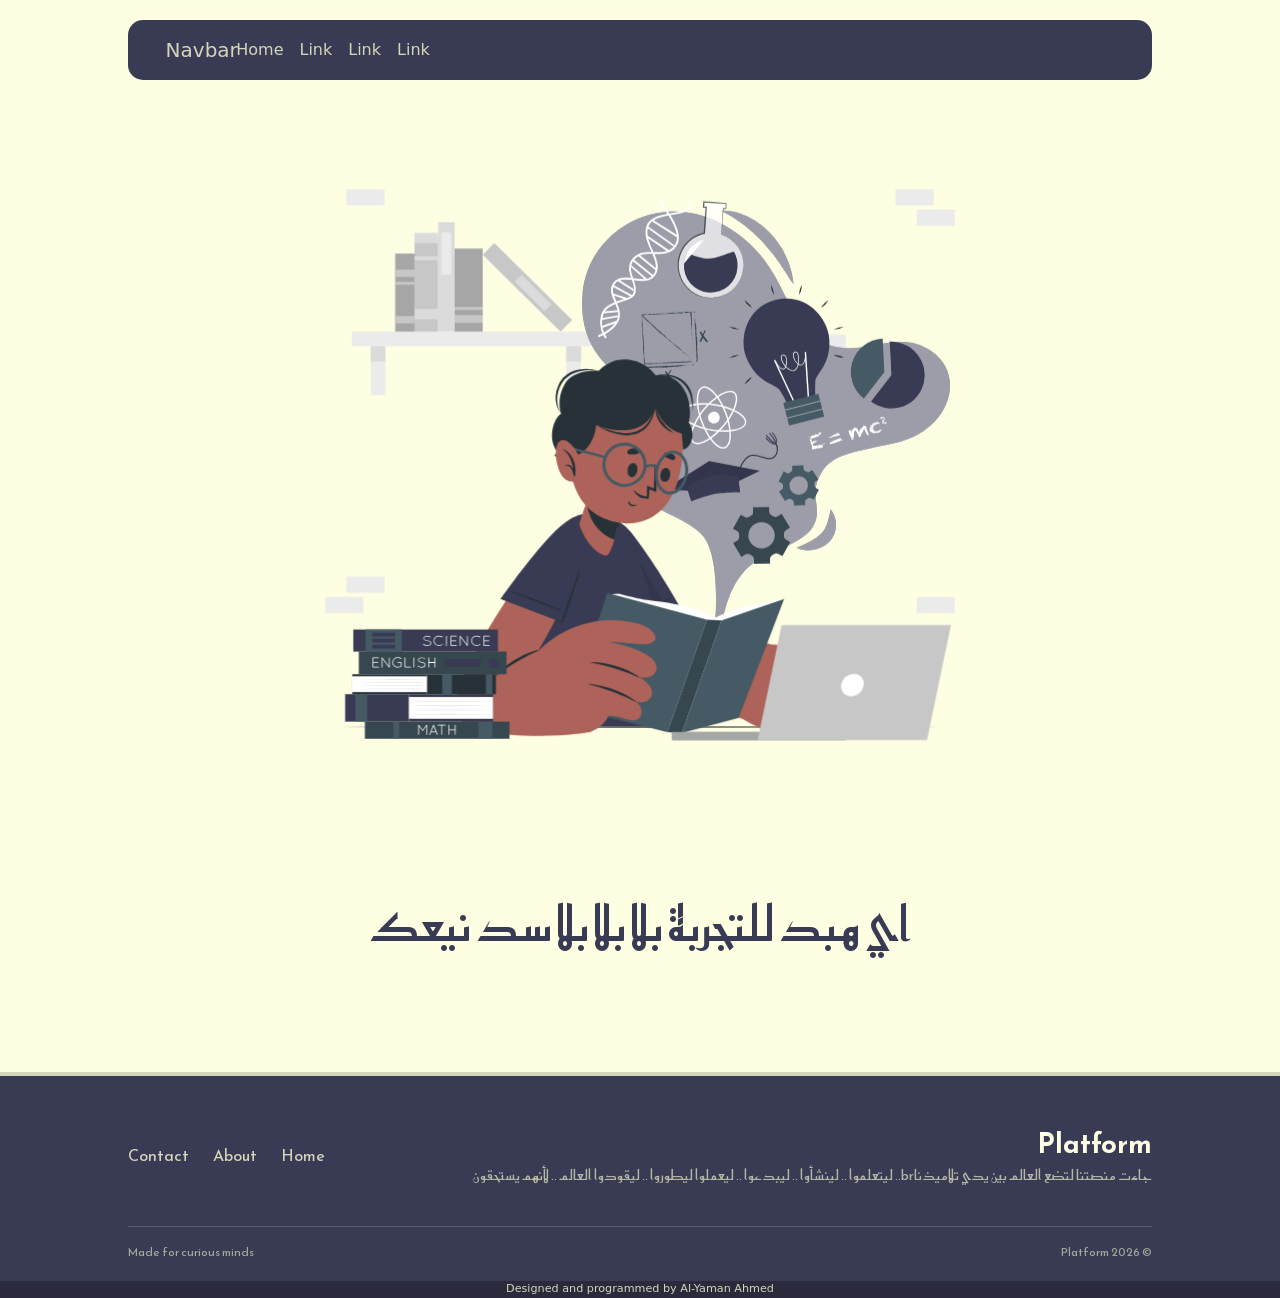
==== commit a310bf9f: "Add files via upload" ====
--- a/index.html
+++ b/index.html
@@ -11,7 +11,7 @@
       integrity="sha384-sRIl4kxILFvY47J16cr9ZwB07vP4J8+LH7qKQnuqkuIAvNWLzeN8tE5YBujZqJLB"
       crossorigin="anonymous"
     />
-    <link rel="stylesheet" href="home.css" />
+    <link rel="stylesheet" href="./home.css" />
     <meta charset="UTF-8" />
     <meta name="viewport" content="width=device-width, initial-scale=1.0" />
     <title>Document</title>
@@ -107,7 +107,7 @@
    </div>
  </footer>
    <!-- Footer credit -->
-    <div style="text-align: center; background-color:#292b3c  ; color: #d4d6b9; font-size: 0.7rem; margin-bottom: -16px;"><p>divloped and desghin by alyaman  </p></div>
+    <div style="text-align: center; background-color:#292b3c  ; color: #d4d6b9; font-size: 0.7rem; margin-bottom: -16px;"><p>Designed and programmed by Al-Yaman Ahmed </p></div>
 
 
 
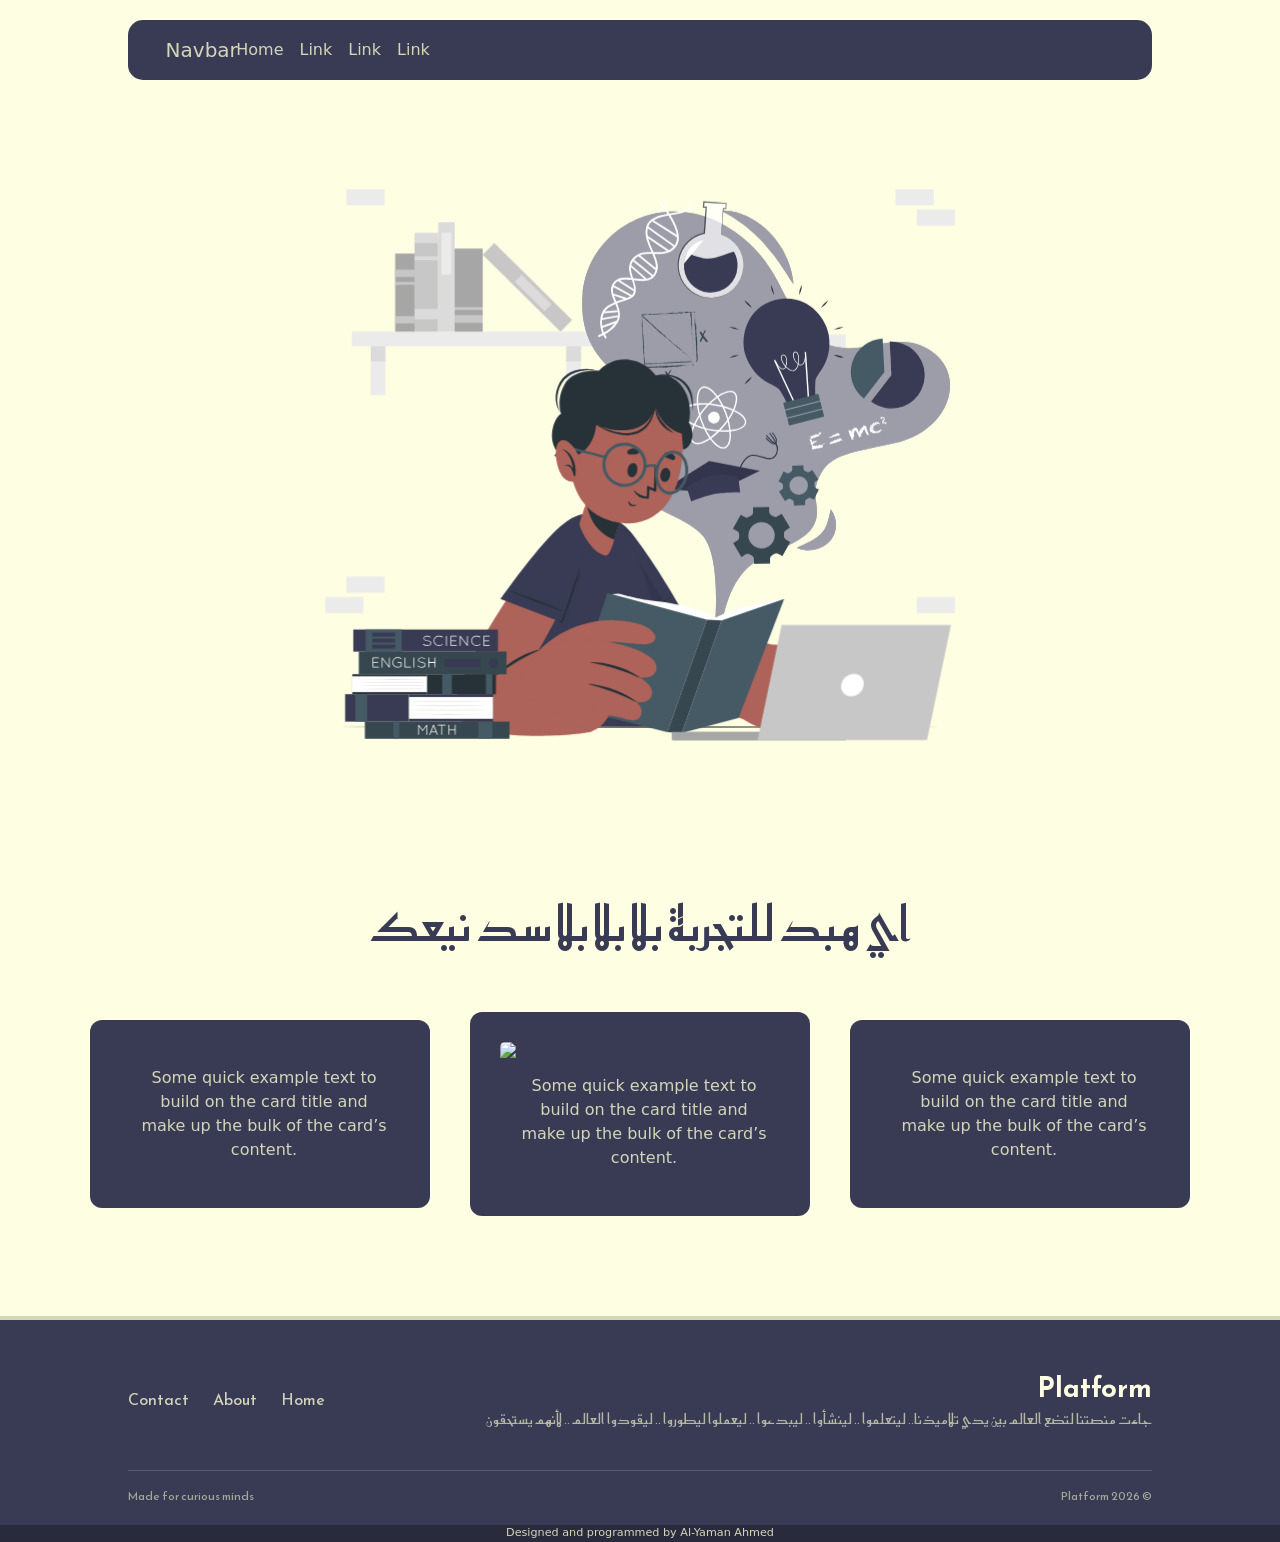
==== commit 33377a9b: "Add files via upload" ====
--- a/index.html
+++ b/index.html
@@ -35,7 +35,7 @@
         <div class="collapse navbar-collapse" id="navbarSupportedContent">
           <ul class="navbar-nav me-auto mb-2 mb-lg-0" >
             <li class="nav-item">
-              <a class="nav-link active" aria-current="page" href="#">Home</a>
+              <a class="nav-link active" aria-current="page" href="#home">Home</a>
             </li>
             <li class="nav-item">
               <a class="nav-link" href="#">Link</a>
@@ -86,14 +86,42 @@
 <!-- <div style="background-color: #AD6359; width: 80px; height: 70px; border-radius: 50%; position: relative; left: 45vw; bottom: 410px;"></div>   -->
 <!-- Introductory message -->
  <div class="idk"> اي هبد للتجربة بلا بلا بلا سد نيعك</div>
-
+ <!-- corses -->
+ <div class="container text-center corses-row">
+  <div class="row align-items-center">
+    <div class="col corses-col">
+     <div class="card" style="width: 18rem;">
+  <img src="" class="card-img-top" alt="">
+  <div class="card-body">
+    <p class="card-text">Some quick example text to build on the card title and make up the bulk of the card’s content.</p>
+  </div>
+</div>
+    </div>
+    <div class="col corses-col">
+  <div class="card" style="width: 18rem;">
+  <img src="../Programing/Fahm+ - Copy (2)/Img/Fireplace-cuate.png" class="card-img-top" style="width: 20vw; ">
+  <div class="card-body">
+    <p class="card-text">Some quick example text to build on the card title and make up the bulk of the card’s content.</p>
+  </div>
+</div>
+    </div>
+    <div class="col corses-col">
+<div class="card" style="width: 18rem;">
+  <img src="..." class="card-img-top" alt="">
+  <div class="card-body">
+    <p class="card-text">Some quick example text to build on the card title and make up the bulk of the card’s content.</p>
+  </div>
+</div>
+    </div>
+  </div>
+</div>
  <!-- Footer -->
  <footer class="site-footer" dir="rtl">
    <div class="site-footer__content">
      <div>
        <p class="site-footer__brand">Platform</p>
        <p class="site-footer__tagline">
-جاءت منصتنا لتضع العالم بين يدي تلاميذناbr.. ليتعلموا .. لينشأوا .. ليبدعوا .. ليعملوا ليطوروا .. ليقودوا العالم .. لأنهم يستحقون</p>
+جاءت منصتنا لتضع العالم بين يدي تلاميذنا.. ليتعلموا .. لينشأوا .. ليبدعوا .. ليعملوا ليطوروا .. ليقودوا العالم .. لأنهم يستحقون</p>
      </div>
      <nav class="site-footer__links" aria-label="Footer navigation">
        <a href="#">Home</a>
@@ -107,7 +135,7 @@
    </div>
  </footer>
    <!-- Footer credit -->
-    <div style="text-align: center; background-color:#292b3c  ; color: #d4d6b9; font-size: 0.7rem; margin-bottom: -16px;"><p>Designed and programmed by Al-Yaman Ahmed </p></div>
+    <div style="text-align: center; background-color:#292b3c  ; color: #d4d6b9; font-size: 0.7rem; margin-bottom: -16px;"><p>Designed and programmed by Al-Yaman Ahmed   </p></div>
 
 
 
--- a/home.css
+++ b/home.css
@@ -113,6 +113,29 @@
   bottom: auto;
   padding: 0 1rem 2rem;
 }
+/* corses */
+.corses-row {
+  display: flex;
+  flex-wrap: wrap;
+  gap: 1rem;
+  justify-content: center;
+  margin-bottom: 2rem;
+}
+.corses-col {
+  background-color: #383b53;
+  color: #d4d6b9;
+  flex: 1 1 0;
+  min-width: 0;
+  padding: 30px;
+  margin: 20px 20px 20px 20px;
+  border-radius: 12px;
+  text-align: center;
+}
+.card {
+  background-color: #383b53;
+  color: #d4d6b9;
+  border: none;
+}
 /* Footer */
 .site-footer {
   margin-top: 5rem;
@@ -244,6 +267,27 @@
     margin-top: 1rem;
   }
 
+  .corses-row .row {
+    flex-direction: column;
+    gap: 1rem;
+  }
+
+  .corses-row {
+    width: 80vw;
+    max-width: 80vw;
+    padding-right: 0.75rem;
+    padding-left: 0.75rem;
+  }
+
+  .corses-col {
+    width: 100%;
+    margin-right: 0;
+  }
+
+  .idk {
+    font-size: rem;
+  }
+
   body > div[style*="#AD6359"] {
     width: 56px !important;
     height: 50px !important;
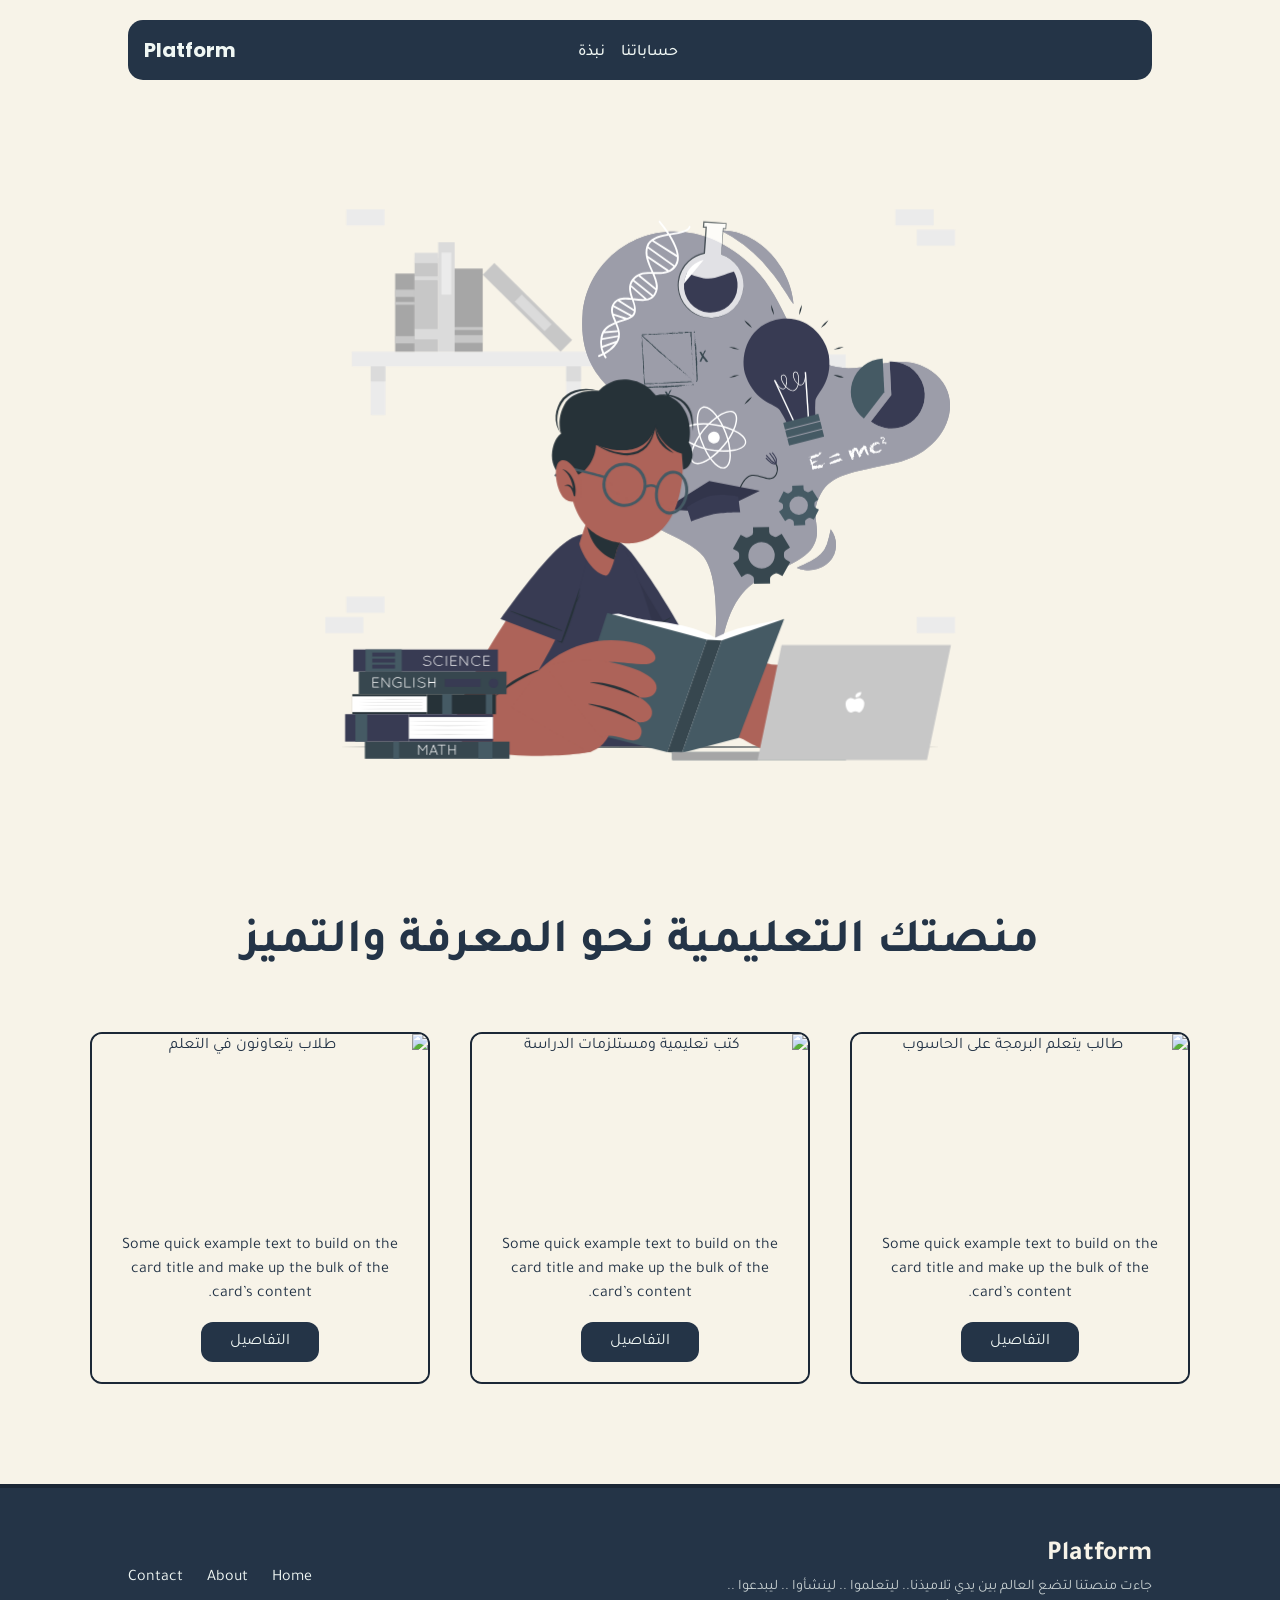
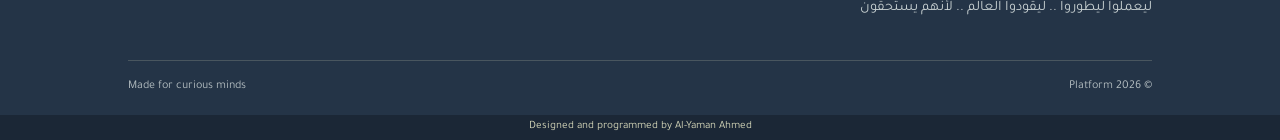
==== commit 043ddb02: "Add files via upload" ====
--- a/index.html
+++ b/index.html
@@ -1,10 +1,10 @@
 <!doctype html>
-<html lang="en">
+<html lang="ar" dir="rtl">
   <head>
     <!-- External fonts and Bootstrap styles -->
     <link rel="preconnect" href="https://fonts.googleapis.com">
 <link rel="preconnect" href="https://fonts.gstatic.com" crossorigin>
-<link href="https://fonts.googleapis.com/css2?family=Reem+Kufi:wght@400..700&display=swap" rel="stylesheet">
+<link href="https://fonts.googleapis.com/css2?family=Poppins:wght@500;600;700&family=Tajawal:wght@400;500;700;800&display=swap" rel="stylesheet">
     <link
       href="https://cdn.jsdelivr.net/npm/bootstrap@5.3.8/dist/css/bootstrap.min.css"
       rel="stylesheet"
@@ -14,13 +14,13 @@
     <link rel="stylesheet" href="./home.css" />
     <meta charset="UTF-8" />
     <meta name="viewport" content="width=device-width, initial-scale=1.0" />
-    <title>Document</title>
+    <title>Platform | منصة تعليمية</title>
   </head>
   <body>
     <!-- Main navigation -->
     <nav class="navbar navbar-expand-lg bg-body-tertiary">
       <div class="container-fluid">
-        <a class="navbar-brand" href="#">Navbar</a>
+        <a class="navbar-brand" href="#home">Platform</a>
         <button
           class="navbar-toggler"
           type="button"
@@ -33,16 +33,13 @@
           <span class="navbar-toggler-icon"></span>
         </button>
         <div class="collapse navbar-collapse" id="navbarSupportedContent">
-          <ul class="navbar-nav me-auto mb-2 mb-lg-0" >
+          <ul class="navbar-nav me-auto mb-2 mb-lg-0">
             <li class="nav-item">
-              <a class="nav-link active" aria-current="page" href="#home">Home</a>
-            </li>
-            <li class="nav-item">
-              <a class="nav-link" href="#">Link</a>
+              <a class="nav-link" href="#">حساباتنا</a>
             </li> <li class="nav-item">
-              <a class="nav-link" href="#">Link</a>
+              <a class="nav-link" href="#">نبذة</a>
             </li> <li class="nav-item">
-              <a class="nav-link" href="#">Link</a>
+              <a class="nav-link" href="#"></a>
             </li>   
             <!-- <li class="nav-item dropdown">
               <a
@@ -82,46 +79,66 @@
     <!-- SVG animation styles and learning illustration -->
    <style>svg#freepik_stories-learning:not(.animated) .animable {opacity: 0;}svg#freepik_stories-learning.animated #freepik--background-complete--inject-6 {animation: 1s 1 forwards cubic-bezier(.36,-0.01,.5,1.38) slideDown;animation-delay: 0s;}svg#freepik_stories-learning.animated #freepik--Table--inject-6 {animation: 1s 1 forwards cubic-bezier(.36,-0.01,.5,1.38) slideLeft;animation-delay: 0s;}svg#freepik_stories-learning.animated #freepik--Elements--inject-6 {animation: 0.5s 1 forwards linear slideLeft,1.5s Infinite  linear floating;animation-delay: 0s,0.5s;}svg#freepik_stories-learning.animated #freepik--Device--inject-6 {animation: 1s 1 forwards cubic-bezier(.36,-0.01,.5,1.38) lightSpeedRight;animation-delay: 0s;}svg#freepik_stories-learning.animated #freepik--Books--inject-6 {animation: 1s 1 forwards cubic-bezier(.36,-0.01,.5,1.38) slideDown;animation-delay: 0s;}            @keyframes slideDown {                0% {                    opacity: 0;                    transform: translateY(-30px);                }                100% {                    opacity: 1;                    transform: translateY(0);                }            }                    @keyframes slideLeft {                0% {                    opacity: 0;                    transform: translateX(-30px);                }                100% {                    opacity: 1;                    transform: translateX(0);                }            }                    @keyframes floating {                0% {                    opacity: 1;                    transform: translateY(0px);                }                50% {                    transform: translateY(-10px);                }                100% {                    opacity: 1;                    transform: translateY(0px);                }            }                    @keyframes lightSpeedRight {              from {                transform: translate3d(50%, 0, 0) skewX(-20deg);                opacity: 0;              }              60% {                transform: skewX(10deg);                opacity: 1;              }              80% {                transform: skewX(-2deg);              }              to {                opacity: 1;                transform: translate3d(0, 0, 0);              }            }        </style>
 <svg class="animated slogan" id="freepik_stories-learning" xmlns="http://www.w3.org/2000/svg" viewBox="0 0 500 500" version="1.1" xmlns:xlink="http://www.w3.org/1999/xlink" xmlns:svgjs="http://svgjs.com/svgjs"><g id="freepik--background-complete--inject-6" class="animable" style="transform-origin: 250px 193.89px;"><rect x="46.11" y="315.74" width="26.48" height="11.19" style="fill: rgb(235, 235, 235); transform-origin: 59.35px 321.335px;" id="el3uvmc3dbemp" class="animable"></rect><rect x="31.34" y="329.85" width="26.48" height="11.19" style="fill: rgb(235, 235, 235); transform-origin: 44.58px 335.445px;" id="elceetw7khay" class="animable"></rect><rect x="366.38" y="147.56" width="26.48" height="11.19" style="fill: rgb(235, 235, 235); transform-origin: 379.62px 153.155px;" id="elonmlsq45ffc" class="animable"></rect><rect x="351.6" y="161.67" width="26.48" height="11.19" style="fill: rgb(235, 235, 235); transform-origin: 364.84px 167.265px;" id="el5jyy0dsy0bx" class="animable"></rect><rect x="336.89" y="147.56" width="26.48" height="11.19" style="fill: rgb(235, 235, 235); transform-origin: 350.13px 153.155px;" id="el2whazxygln4" class="animable"></rect><rect x="442.18" y="329.85" width="26.48" height="11.19" style="fill: rgb(235, 235, 235); transform-origin: 455.42px 335.445px;" id="ellt9q7xjk42" class="animable"></rect><rect x="427.41" y="46.74" width="26.48" height="11.19" style="fill: rgb(235, 235, 235); transform-origin: 440.65px 52.335px;" id="elwirot88y3tl" class="animable"></rect><rect x="442.18" y="60.85" width="26.48" height="11.19" style="fill: rgb(235, 235, 235); transform-origin: 455.42px 66.445px;" id="elgawix0ns7ns" class="animable"></rect><rect x="46.11" y="46.74" width="26.48" height="11.19" style="fill: rgb(235, 235, 235); transform-origin: 59.35px 52.335px;" id="eldmq6qdbrzz" class="animable"></rect><rect x="49.91" y="145.59" width="172.13" height="10.22" style="fill: rgb(235, 235, 235); transform-origin: 135.975px 150.7px;" id="el3rq09taq2ch" class="animable"></rect><rect x="62.98" y="155.82" width="10.22" height="33.8" style="fill: rgb(235, 235, 235); transform-origin: 68.09px 172.72px;" id="elkzwyfxpggw" class="animable"></rect><rect x="62.98" y="155.82" width="10.22" height="10.45" style="fill: rgb(219, 219, 219); transform-origin: 68.09px 161.045px;" id="el77b3xy8sir6" class="animable"></rect><rect x="198.76" y="155.82" width="10.22" height="33.8" style="fill: rgb(235, 235, 235); transform-origin: 203.87px 172.72px;" id="el44yjdvzx53k" class="animable"></rect><rect x="198.76" y="155.82" width="10.22" height="10.45" style="fill: rgb(219, 219, 219); transform-origin: 203.87px 161.045px;" id="elel60faehohf" class="animable"></rect><g id="el1vlm50pk952"><rect x="69.05" y="104.82" width="65.14" height="16.4" style="fill: rgb(199, 199, 199); transform-origin: 101.62px 113.02px; transform: rotate(90deg);" class="animable"></rect></g><g id="elic8v6ijr6me"><rect x="98.04" y="72.35" width="7.16" height="16.4" style="fill: rgb(219, 219, 219); transform-origin: 101.62px 80.55px; transform: rotate(90deg);" class="animable"></rect></g><g id="eltv8qikfms2e"><rect x="100.29" y="86.43" width="2.66" height="16.4" style="fill: rgb(219, 219, 219); transform-origin: 101.62px 94.63px; transform: rotate(90deg);" class="animable"></rect></g><g id="elqe5d5z8daf"><rect x="99.06" y="124.25" width="7.16" height="18.45" style="fill: rgb(219, 219, 219); transform-origin: 102.64px 133.475px; transform: rotate(90deg);" class="animable"></rect></g><g id="elcuym9zbwanw"><rect x="77.56" y="101.87" width="75.98" height="11.46" style="fill: rgb(219, 219, 219); transform-origin: 115.55px 107.6px; transform: rotate(90deg);" class="animable"></rect></g><g id="elccie2adhzn5"><rect x="100.89" y="87.93" width="29.22" height="6.88" style="fill: rgb(235, 235, 235); transform-origin: 115.5px 91.37px; transform: rotate(90deg);" class="animable"></rect></g><g id="elpx62umv2udh"><rect x="133.8" y="109.09" width="75.98" height="11.46" style="fill: rgb(199, 199, 199); transform-origin: 171.79px 114.82px; transform: rotate(44.67deg);" class="animable"></rect></g><g id="elw6mkx0szuxo"><rect x="161.16" y="115.26" width="29.22" height="6.88" style="fill: rgb(219, 219, 219); transform-origin: 175.77px 118.7px; transform: rotate(44.67deg);" class="animable"></rect></g><g id="elveirjtirh9"><rect x="102.15" y="107.02" width="57.72" height="19.47" style="fill: rgb(166, 166, 166); transform-origin: 131.01px 116.755px; transform: rotate(90deg);" class="animable"></rect></g><g id="el4vprqgqi9rp"><rect x="128.32" y="127.07" width="5.38" height="19.47" style="fill: rgb(199, 199, 199); transform-origin: 131.01px 136.805px; transform: rotate(90deg);" class="animable"></rect></g><g id="elcn73i9qtvka"><rect x="129.97" y="119.8" width="2.09" height="19.47" style="fill: rgb(199, 199, 199); transform-origin: 131.015px 129.535px; transform: rotate(90deg);" class="animable"></rect></g><g id="elm3091agfao"><rect x="59.57" y="111.76" width="54.24" height="13.45" style="fill: rgb(166, 166, 166); transform-origin: 86.69px 118.485px; transform: rotate(90deg);" class="animable"></rect></g><g id="elv2tq7c66x5o"><rect x="84.17" y="130.61" width="5.06" height="13.45" style="fill: rgb(199, 199, 199); transform-origin: 86.7px 137.335px; transform: rotate(90deg);" class="animable"></rect></g><g id="eli9qtcr60kwc"><rect x="84.17" y="98.35" width="5.06" height="13.45" style="fill: rgb(199, 199, 199); transform-origin: 86.7px 105.075px; transform: rotate(90deg);" class="animable"></rect></g><g id="elq10j9gsl8as"><rect x="85.71" y="105.32" width="1.96" height="13.45" style="fill: rgb(199, 199, 199); transform-origin: 86.69px 112.045px; transform: rotate(90deg);" class="animable"></rect></g></g><g id="freepik--Table--inject-6" class="animable" style="transform-origin: 250px 420.175px;"><polygon points="458.68 420.17 406.51 420.42 354.34 420.5 250 420.67 145.66 420.51 93.49 420.42 41.32 420.17 93.49 419.93 145.66 419.84 250 419.68 354.34 419.84 406.51 419.93 458.68 420.17" style="fill: rgb(38, 50, 56); transform-origin: 250px 420.175px;" id="elnodnrer6vu" class="animable"></polygon></g><g id="freepik--Elements--inject-6" class="animable" style="transform-origin: 337.557px 201.987px;"><path d="M302,349.34s4.52-45.41-8-61.62c-12.12-15.75-48.85-19.59-55.29-43.35-6.1-22.5,15.54-29.32,13.87-47.54s-46.75-24.49-42.45-77.31c4.16-51,69.55-82,119-32.07,23.11,23.32,24.44,55.36,49.61,66.45s49-11.88,73.76,5.38,12.1,55.43-25.69,63.7c-30.68,6.71-43.83,7.86-51.4,21.41-8.83,15.81,2.28,23.79-5.41,36.78-7.21,12.16-30.45,16.35-43.68,27.07-16.11,13-19.5,40.86-19.5,40.86Z" style="fill: rgb(56, 59, 83); transform-origin: 337.557px 205.743px;" id="elzinifs81ao" class="animable"></path><g id="el5eirg55alcn"><g style="opacity: 0.5; transform-origin: 337.557px 205.743px;" class="animable"><path d="M302,349.34s4.52-45.41-8-61.62c-12.12-15.75-48.85-19.59-55.29-43.35-6.1-22.5,15.54-29.32,13.87-47.54s-46.75-24.49-42.45-77.31c4.16-51,69.55-82,119-32.07,23.11,23.32,24.44,55.36,49.61,66.45s49-11.88,73.76,5.38,12.1,55.43-25.69,63.7c-30.68,6.71-43.83,7.86-51.4,21.41-8.83,15.81,2.28,23.79-5.41,36.78-7.21,12.16-30.45,16.35-43.68,27.07-16.11,13-19.5,40.86-19.5,40.86Z" style="fill: rgb(255, 255, 255); transform-origin: 337.557px 205.743px;" id="el6ndgoemms1k" class="animable"></path></g></g><path d="M238,213.31a85.94,85.94,0,0,0-5.76,14.83,34.27,34.27,0,0,0-1,14.2,27.51,27.51,0,0,0,1.88,6.72,38.21,38.21,0,0,0,3.41,6.46c2.69,4.27,6.19,8.28,9.81,12.64a34.21,34.21,0,0,1-14.67-8.65,29.53,29.53,0,0,1-5.4-7.19c-.35-.68-.71-1.36-1-2.07l-.84-2.16a32.22,32.22,0,0,1-1.08-4.54,27.79,27.79,0,0,1,.17-9.24,30.44,30.44,0,0,1,2.94-8.48,34,34,0,0,1,5-7.13A27.13,27.13,0,0,1,238,213.31Z" style="fill: rgb(56, 59, 83); transform-origin: 234.692px 240.735px;" id="ellkl2u3xxx39" class="animable"></path><g id="elivzq7bxfy1e"><path d="M238,213.31a85.94,85.94,0,0,0-5.76,14.83,34.27,34.27,0,0,0-1,14.2,27.51,27.51,0,0,0,1.88,6.72,38.21,38.21,0,0,0,3.41,6.46c2.69,4.27,6.19,8.28,9.81,12.64a34.21,34.21,0,0,1-14.67-8.65,29.53,29.53,0,0,1-5.4-7.19c-.35-.68-.71-1.36-1-2.07l-.84-2.16a32.22,32.22,0,0,1-1.08-4.54,27.79,27.79,0,0,1,.17-9.24,30.44,30.44,0,0,1,2.94-8.48,34,34,0,0,1,5-7.13A27.13,27.13,0,0,1,238,213.31Z" style="fill: rgb(255, 255, 255); opacity: 0.5; transform-origin: 234.692px 240.735px;" class="animable"></path></g><path d="M358.8,295.6c3.52-1.64,6.69-3,9.55-4.48a28,28,0,0,0,7.19-5,18.55,18.55,0,0,0,4.32-7A89,89,0,0,0,382.42,269a17.87,17.87,0,0,1,3.66,11,16.5,16.5,0,0,1-1.23,6.23,16.71,16.71,0,0,1-3.63,5.47,19.38,19.38,0,0,1-11,5.4,22.27,22.27,0,0,1-5.82.08A17.23,17.23,0,0,1,358.8,295.6Z" style="fill: rgb(56, 59, 83); transform-origin: 372.44px 283.167px;" id="elkq3j33k7lj" class="animable"></path><g id="el8t2onbztp3k"><path d="M358.8,295.6c3.52-1.64,6.69-3,9.55-4.48a28,28,0,0,0,7.19-5,18.55,18.55,0,0,0,4.32-7A89,89,0,0,0,382.42,269a17.87,17.87,0,0,1,3.66,11,16.5,16.5,0,0,1-1.23,6.23,16.71,16.71,0,0,1-3.63,5.47,19.38,19.38,0,0,1-11,5.4,22.27,22.27,0,0,1-5.82.08A17.23,17.23,0,0,1,358.8,295.6Z" style="fill: rgb(255, 255, 255); opacity: 0.5; transform-origin: 372.44px 283.167px;" class="animable"></path></g><path d="M306.61,61.59a30.77,30.77,0,0,1,9.63,1,40.33,40.33,0,0,1,4.64,1.48c.77.28,1.53.59,2.28.89s1.48.69,2.21,1.07A56.1,56.1,0,0,1,341,77.81a64.61,64.61,0,0,1,6,7.75l1.31,2a17,17,0,0,1,1.23,2.1c.74,1.44,1.44,2.9,2.13,4.36a31.41,31.41,0,0,1,1.78,4.48c.52,1.53,1,3,1.47,4.58s.68,3.14,1,4.71.49,3.16.64,4.75c-2-2.6-3.54-5.28-5.19-7.87q-1.33-1.91-2.58-3.81c-.43-.63-.82-1.28-1.23-1.91s-.9-1.22-1.33-1.84q-1.33-1.81-2.6-3.66c-.4-.62-.9-1.18-1.36-1.77L340.77,90A41.75,41.75,0,0,0,338,86.56l-2.89-3.33a110.43,110.43,0,0,0-13-11.87A95.62,95.62,0,0,0,306.61,61.59Z" style="fill: rgb(56, 59, 83); transform-origin: 331.585px 87.0421px;" id="elrdul2blr86m" class="animable"></path><g id="el6o1p1zlvw4g"><path d="M306.61,61.59a30.77,30.77,0,0,1,9.63,1,40.33,40.33,0,0,1,4.64,1.48c.77.28,1.53.59,2.28.89s1.48.69,2.21,1.07A56.1,56.1,0,0,1,341,77.81a64.61,64.61,0,0,1,6,7.75l1.31,2a17,17,0,0,1,1.23,2.1c.74,1.44,1.44,2.9,2.13,4.36a31.41,31.41,0,0,1,1.78,4.48c.52,1.53,1,3,1.47,4.58s.68,3.14,1,4.71.49,3.16.64,4.75c-2-2.6-3.54-5.28-5.19-7.87q-1.33-1.91-2.58-3.81c-.43-.63-.82-1.28-1.23-1.91s-.9-1.22-1.33-1.84q-1.33-1.81-2.6-3.66c-.4-.62-.9-1.18-1.36-1.77L340.77,90A41.75,41.75,0,0,0,338,86.56l-2.89-3.33a110.43,110.43,0,0,0-13-11.87A95.62,95.62,0,0,0,306.61,61.59Z" style="fill: rgb(255, 255, 255); opacity: 0.5; transform-origin: 331.585px 87.0421px;" class="animable"></path></g><path d="M221.79,149.17c.07,0,1.14-.44,2.67-1.23a16.88,16.88,0,0,0,1.17,2,.66.66,0,0,0,.89.13.64.64,0,0,0,.13-.89,13.71,13.71,0,0,1-1.07-1.82c.79-.44,1.64-1,2.52-1.56,4.33-3,7-6.45,7.76-10.07.69-3.3-.48-6.61-1.84-9.83,1.17-.44,2.36-.84,3.51-1.22,3-1,5.65-1.89,7.35-3.23a5.07,5.07,0,0,0,1.54-1.84,7.45,7.45,0,0,0,.62-2.12h0s0-.08,0-.13v0c.3-2.44-.51-5-1.39-7.49l.19,0c5.74.76,11.69,1.55,15-3.91A11.09,11.09,0,0,0,262,97.61a32.93,32.93,0,0,0-2-6c5.8.13,11.74.13,15.63-6.09,2.61-4.19,1.45-10.64-3.47-19.18-.33-.56-.65-1.11-1-1.65l1.35-.23c6.07-1,11.3-1.88,12.55-5.4a.62.62,0,0,0-.38-.8.63.63,0,0,0-.81.38c-1,2.82-6.13,3.67-11.57,4.58l-1.87.31A85.84,85.84,0,0,0,264,54.86a.62.62,0,0,0-.89-.07.63.63,0,0,0-.06.89A86.3,86.3,0,0,1,269,63.74c-6.48,1.19-12.9,3.05-14.63,8.85v0c-1.69,5.71.82,11.38,3.25,16.86.12.27.24.53.35.8-5-.07-10.05.3-13.56,5.15-3.16,4.36-2,8.82-.62,12.86-4.72-.55-9.33-.57-12.3,3.36a7.85,7.85,0,0,0-1.47,3.19c-.69,3.31.81,6.81,2.28,10.22l0,.09c-3.93,1.59-7.5,3.78-8.93,7.71a19.2,19.2,0,0,0-.72,2.54,18.33,18.33,0,0,0-.07,7.11v0a.5.5,0,0,0,0,.12h0a20.64,20.64,0,0,0,.57,2.26c.22.68.46,1.31.7,1.86-1.5.78-2.56,1.19-2.59,1.21a.61.61,0,0,0-.39.46.54.54,0,0,0,0,.35A.63.63,0,0,0,221.79,149.17Zm48-84.28c2.61,4.18,5.13,9.15,5.75,13.5l-16.08-10.2C262.18,66.45,266,65.57,269.75,64.89Zm-14,7.65A8.09,8.09,0,0,1,258.31,69l17.33,11a8.56,8.56,0,0,1-1.16,4.84c-.16.25-.31.48-.48.71ZM255.3,79a13.93,13.93,0,0,1,.07-5.15l17.85,12.68A10.43,10.43,0,0,1,270,89a.57.57,0,0,0-.23-.28L255.58,79.1A.75.75,0,0,0,255.3,79Zm3.49,10a51.32,51.32,0,0,1-3.14-8.31l13,8.85c-2.75.93-5.86.86-9.08.8h-.23C259.18,89.87,259,89.43,258.79,89Zm-8.71,3.56c2.55-1,5.44-1,8.46-1,1.47,3.41,2.66,6.7,2.44,9.76Zm-4.21,3.08a10.05,10.05,0,0,1,2.95-2.49l.06.06,11.82,9.53.06,0a8.73,8.73,0,0,1-1,2.52,7.23,7.23,0,0,1-.68,1Zm-1.42,4.14a.62.62,0,0,0-.58-.13,9,9,0,0,1,1.25-3l13.07,10.53a7.54,7.54,0,0,1-3.36,1.66Zm-.75,1,9.49,8.29a35.35,35.35,0,0,1-7.17-.48l-.82-.11C244.31,105.94,243.47,103.35,243.7,100.78ZM236,109.89c2.38-.85,5.27-.64,8.31-.26a20.8,20.8,0,0,1,1.59,6.57Zm-3.45,2.53a7.52,7.52,0,0,1,2.1-1.91l.09.07,11,7a6,6,0,0,1-.46,1.43,3.7,3.7,0,0,1-.86,1.12l-12.53-6.77A7.69,7.69,0,0,1,232.51,112.42Zm8.22,9.7-9.28-3a8.57,8.57,0,0,1,0-4.52L243.27,121a16.64,16.64,0,0,1-2.46,1.16Zm-7.26,2.45c-.59-1.36-1.16-2.7-1.6-4l7,2.28-1.77.6c-1.19.4-2.4.8-3.6,1.25Zm-.63,1.75a30.87,30.87,0,0,1,1.56,4.4l-8.85.74C227.15,129.07,229.88,127.53,232.84,126.32Zm-8.23,7c.07-.19.14-.37.22-.55a.75.75,0,0,0,.21,0l9.61-.81a10.7,10.7,0,0,1,.14,2.18l-10.95,2A17.08,17.08,0,0,1,224.61,133.3Zm-1,4.1a.75.75,0,0,0,.26,0l10.7-2a10.8,10.8,0,0,1-.92,2.61.4.4,0,0,0-.15,0l-9.79,3.54A16.22,16.22,0,0,1,223.66,137.4Zm.76,7.09c-.17-.54-.31-1.07-.43-1.6l8.67-3.13a24.15,24.15,0,0,1-7.62,6.42C224.83,145.67,224.61,145.1,224.42,144.49Z" style="fill: rgb(255, 255, 255); transform-origin: 252.969px 102.41px;" id="elgpie96si2s8" class="animable"></path><path d="M271.4,136.12l-.13,0Z" style="fill: rgb(255, 255, 255); transform-origin: 271.335px 136.12px;" id="eldx9pagyziac" class="animable"></path><g id="elz5l4wkdvk7c"><g style="opacity: 0.7; transform-origin: 298.965px 88.6077px;" class="animable"><path d="M321.74,100.91a22.67,22.67,0,1,1-27.1-23.73l1.29-17.93-1.83-.12.24-3.59,15.5,1-.23,3.6L307.77,60,306.47,78A22.67,22.67,0,0,1,321.74,100.91Z" style="fill: rgb(255, 255, 255); transform-origin: 299.119px 88.8065px;" id="elr0jtqz7eglb" class="animable"></path><path d="M321.74,100.91a22.71,22.71,0,0,1-13.92,19.51,23.09,23.09,0,0,1-12.41,1.49,22.94,22.94,0,0,1-18.27-15.8,23.26,23.26,0,0,1-.3-12.63,22.8,22.8,0,0,1,6.45-10.9,23.18,23.18,0,0,1,11.26-5.86l-.38.43.62-9,.68-9,.43.49-1.83-.12-.45,0,0-.45.25-3.6,0-.44.43,0c5.17.35,10.33.77,15.5,1.16l.31,0,0,.31-.27,3.59,0,.27-.27,0-1.83-.13.27-.24L306.55,78l-.05-.08a22.73,22.73,0,0,1,15.24,23Zm0,0a22.63,22.63,0,0,0-15.29-22.86l-.06,0V78L307.52,60v-.25l.26,0,1.83.1-.29.25.2-3.6.29.33c-5.17-.29-10.34-.56-15.51-.89l.46-.41-.22,3.59-.42-.48,1.83.11.46,0,0,.47-.61,9-.67,9,0,.36-.35.07a22.18,22.18,0,0,0-10.84,5.57,22.42,22.42,0,0,0,23.88,37.08,22.61,22.61,0,0,0,14-19.39Z" style="fill: rgb(38, 50, 56); transform-origin: 298.965px 88.6077px;" id="elh0xxafi6jg7" class="animable"></path></g></g><path d="M317.68,100.64a18.61,18.61,0,1,1-37.13-2.45,18.37,18.37,0,0,1,2.09-7.4,41.12,41.12,0,0,0,11.46,3.76c8,1.38,14.09-2.68,21.07-4.55A18.6,18.6,0,0,1,317.68,100.64Z" style="fill: rgb(56, 59, 83); transform-origin: 299.099px 104.22px;" id="el2j5h06z9umg" class="animable"></path><path d="M280.55,98.19s.33-12.87,13.69-16.33" style="fill: rgb(255, 255, 255); transform-origin: 287.395px 90.025px;" id="elssovgd2fz8" class="animable"></path><path d="M287.22,166.06c0,.21.07.13.08.16C287.27,165.88,287.2,166.07,287.22,166.06Z" style="fill: rgb(55, 71, 79); transform-origin: 287.258px 166.118px;" id="elt3bbpfgfsqs" class="animable"></path><polygon points="286.88 162.76 286.92 162.81 286.82 162.33 286.88 162.76" style="fill: rgb(55, 71, 79); transform-origin: 286.87px 162.57px;" id="eljdvrutzcb7j" class="animable"></polygon><path d="M286.73,159.66a11.4,11.4,0,0,0,.06,1.67l0,.1.11.24C286.83,161,286.72,160.13,286.73,159.66Z" style="fill: rgb(55, 71, 79); transform-origin: 286.811px 160.665px;" id="elmnlsioqnvb" class="animable"></path><path d="M286.92,158c-.05.1-.06-.36,0,.38v-.07C286.93,158.24,286.92,158.15,286.92,158Z" style="fill: rgb(55, 71, 79); transform-origin: 286.902px 158.165px;" id="elsqzzxj35xa" class="animable"></path><path d="M286.93,158.3c0,.33,0-.21,0,0Z" style="fill: rgb(55, 71, 79); transform-origin: 286.93px 158.33px;" id="elan5okuz9due" class="animable"></path><path d="M286.83,156.8l.06.43c0-.1,0-.48,0-.34C286.89,156.45,286.86,156.54,286.83,156.8Z" style="fill: rgb(55, 71, 79); transform-origin: 286.86px 156.906px;" id="el7k3i0as7np2" class="animable"></path><path d="M286.72,156.39l0,.23A.44.44,0,0,0,286.72,156.39Z" style="fill: rgb(55, 71, 79); transform-origin: 286.728px 156.505px;" id="eldvnbk3avwt" class="animable"></path><path d="M286.81,157.09l-.06-.47c0,.06-.06.07,0,.21C286.73,156.8,286.77,156.89,286.81,157.09Z" style="fill: rgb(55, 71, 79); transform-origin: 286.767px 156.855px;" id="elk83sf3p032f" class="animable"></path><path d="M286.8,157.36c0,.24,0,.55-.08.12C286.78,158.3,286.86,158.18,286.8,157.36Z" style="fill: rgb(55, 71, 79); transform-origin: 286.771px 157.699px;" id="el0bk6o3nwn4dq" class="animable"></path><path d="M286.59,159.5l0,.33.06.27A5.84,5.84,0,0,0,286.59,159.5Z" style="fill: rgb(55, 71, 79); transform-origin: 286.62px 159.8px;" id="elswej6ggy6f" class="animable"></path><path d="M286.76,154.11s-.07.15-.1.19l0,.31A1.91,1.91,0,0,1,286.76,154.11Z" style="fill: rgb(55, 71, 79); transform-origin: 286.71px 154.36px;" id="elnjpjynhsnu" class="animable"></path><path d="M286.66,154.3l-.07-.48C286.61,154.25,286.63,154.32,286.66,154.3Z" style="fill: rgb(55, 71, 79); transform-origin: 286.625px 154.062px;" id="eltq40q9p8l3l" class="animable"></path><polygon points="286.57 156.32 286.71 157.1 286.56 156.17 286.57 156.32" style="fill: rgb(55, 71, 79); transform-origin: 286.635px 156.635px;" id="el8s32xbtjc5b" class="animable"></polygon><polygon points="286.67 152.3 286.75 152.56 286.63 152.09 286.67 152.3" style="fill: rgb(55, 71, 79); transform-origin: 286.69px 152.325px;" id="eltu5c3ebop2g" class="animable"></polygon><path d="M286.6,151.1c.06.19.07-.28.11-.07a6,6,0,0,0-.13-.86A5.48,5.48,0,0,1,286.6,151.1Z" style="fill: rgb(55, 71, 79); transform-origin: 286.645px 150.658px;" id="el22g535xkut6" class="animable"></path><path d="M286.5,149.75c0,.14.05.27.08.42A3.1,3.1,0,0,0,286.5,149.75Z" style="fill: rgb(55, 71, 79); transform-origin: 286.54px 149.96px;" id="el6zma69zmxt7" class="animable"></path><path d="M286.56,153a.68.68,0,0,0,.06-.37l-.06.19Z" style="fill: rgb(55, 71, 79); transform-origin: 286.592px 152.815px;" id="elo57yiatibj" class="animable"></path><path d="M286.55,152.83h0l0-.41Z" style="fill: rgb(55, 71, 79); transform-origin: 286.55px 152.625px;" id="ellim7a4fl7wl" class="animable"></path><path d="M286.57,153.06V153A.09.09,0,0,0,286.57,153.06Z" style="fill: rgb(55, 71, 79); transform-origin: 286.567px 153.03px;" id="el7b2oiqx1joi" class="animable"></path><path d="M286.58,155.07c-.06-.27-.13-.85-.17-.29C286.47,155,286.49,154.66,286.58,155.07Z" style="fill: rgb(55, 71, 79); transform-origin: 286.495px 154.807px;" id="ellfu8jj8oel" class="animable"></path><path d="M286.48,153.3v.5s.05-.1.07,0Z" style="fill: rgb(55, 71, 79); transform-origin: 286.515px 153.55px;" id="eli7jhs172br" class="animable"></path><polygon points="286.45 153.05 286.49 153.3 286.48 153.11 286.45 153.05" style="fill: rgb(55, 71, 79); transform-origin: 286.47px 153.175px;" id="el9rsp70x5t4m" class="animable"></polygon><path d="M286.47,150.62a4.88,4.88,0,0,1-.07-.72c0,.29,0,.59,0,.87C286.44,150.81,286.49,150.93,286.47,150.62Z" style="fill: rgb(55, 71, 79); transform-origin: 286.437px 150.363px;" id="eljh56cztroia" class="animable"></path><path d="M286.51,151.7v0S286.49,151.7,286.51,151.7Z" style="fill: rgb(55, 71, 79); transform-origin: 286.506px 151.7px;" id="elktzt2s56ohr" class="animable"></path><polygon points="286.26 147.25 286.25 147.29 286.27 147.3 286.26 147.25" style="fill: rgb(55, 71, 79); transform-origin: 286.26px 147.275px;" id="elf6r1qg35bwo" class="animable"></polygon><path d="M286.41,150.82a1.45,1.45,0,0,0,0,.47c0-.17,0-.34,0-.52C286.41,150.75,286.4,150.75,286.41,150.82Z" style="fill: rgb(55, 71, 79); transform-origin: 286.4px 151.024px;" id="elrvex322yxf" class="animable"></path><path d="M286.43,149c0,.11,0,.24,0,.37A1.74,1.74,0,0,0,286.43,149Z" style="fill: rgb(55, 71, 79); transform-origin: 286.435px 149.185px;" id="el0m5g8rmmco8" class="animable"></path><path d="M286.52,151.57v0C286.53,151.53,286.53,151.54,286.52,151.57Z" style="fill: rgb(55, 71, 79); transform-origin: 286.524px 151.557px;" id="eldss8edidmg" class="animable"></path><path d="M286.52,151.57c0-.11,0-.19-.06-.28a3.6,3.6,0,0,0,0,.36A.19.19,0,0,1,286.52,151.57Z" style="fill: rgb(55, 71, 79); transform-origin: 286.488px 151.47px;" id="elj3ztzajwvso" class="animable"></path><path d="M285.74,146.47a2.18,2.18,0,0,1,.12,1.09c.07.49.29.16.39-.27,0,0-.06,0-.12-.51,0,.18,0,1.11-.12.69a2.32,2.32,0,0,1,0-.86c-.07.27-.17-.84-.29-.69l.07.58S285.75,146.3,285.74,146.47Z" style="fill: rgb(55, 71, 79); transform-origin: 285.985px 146.855px;" id="elckh09pm9bkg" class="animable"></path><path d="M286.29,148.24l0,.2a5.08,5.08,0,0,1,.06-.71c-.05-.34-.08-.41-.1-.43l0,1Z" style="fill: rgb(55, 71, 79); transform-origin: 286.3px 147.87px;" id="elepuzbmp3wjf" class="animable"></path><path d="M286.36,149.37c-.09-.16-.14-.65-.21-.35a3.68,3.68,0,0,0,.14.78c-.07-1,0,.28.06-.43,0,.19,0,.37,0,.53v-.48h0s0,.06,0,0v0l0,0c0-.29,0-.05,0,0h0l-.09-1C286.31,148.65,286.33,148.91,286.36,149.37Z" style="fill: rgb(55, 71, 79); transform-origin: 286.255px 149.16px;" id="elhef8ikx46" class="animable"></path><path d="M286.22,154.27s0,0,0,0S286.22,154.15,286.22,154.27Z" style="fill: rgb(55, 71, 79); transform-origin: 286.22px 154.243px;" id="el0rbgqjgvb4lb" class="animable"></path><path d="M286.25,153.87a1.24,1.24,0,0,1,.05.36c0,.2,0,0-.06,0s.08.48.09,0v-.07a4.07,4.07,0,0,1,.09-.84A1.62,1.62,0,0,0,286.25,153.87Z" style="fill: rgb(55, 71, 79); transform-origin: 286.323px 153.882px;" id="el94hrqqcnd9" class="animable"></path><path d="M286.28,151.59l-.07-.81,0,.42,0,0C286.21,151.64,286.25,151.54,286.28,151.59Z" style="fill: rgb(55, 71, 79); transform-origin: 286.245px 151.185px;" id="el85twezxoywa" class="animable"></path><polygon points="286.3 147.15 286.38 147.25 286.25 146.79 286.3 147.15" style="fill: rgb(55, 71, 79); transform-origin: 286.315px 147.02px;" id="el495zvgqwkwq" class="animable"></polygon><polygon points="286.23 146.1 286.31 146.13 286.25 145.86 286.23 146.1" style="fill: rgb(55, 71, 79); transform-origin: 286.27px 145.995px;" id="elyqoneys7mq" class="animable"></polygon><path d="M252.08,145.49l0,.24A1.66,1.66,0,0,1,252.08,145.49Z" style="fill: rgb(55, 71, 79); transform-origin: 252.078px 145.61px;" id="elwzi4ii6i1qm" class="animable"></path><path d="M252,143.76l0,0C252,143.8,252,143.83,252,143.76Z" style="fill: rgb(55, 71, 79); transform-origin: 252px 143.781px;" id="eloc717vivz9" class="animable"></path><path d="M273.08,132.39c-.36,0-.75-.12-.7,0l.11.07C272.73,132.39,272.92,132.39,273.08,132.39Z" style="fill: rgb(55, 71, 79); transform-origin: 272.728px 132.398px;" id="el873rhfa0ldx" class="animable"></path><path d="M255.37,133.74h.1l.23-.08Z" style="fill: rgb(55, 71, 79); transform-origin: 255.535px 133.7px;" id="eltefgpqetmvg" class="animable"></path><path d="M255.14,134.06l-.46,0Z" style="fill: rgb(55, 71, 79); transform-origin: 254.91px 134.06px;" id="el3vrqozduq9f" class="animable"></path><path d="M252.63,154.91l.09.27C252.7,154.75,252.67,154.94,252.63,154.91Z" style="fill: rgb(55, 71, 79); transform-origin: 252.675px 155.037px;" id="elok141731kwg" class="animable"></path><path d="M285.67,135.3c0-.3,0-.54,0-.75C285.65,134.92,285.6,135.21,285.67,135.3Z" style="fill: rgb(55, 71, 79); transform-origin: 285.652px 134.925px;" id="eliliijci3hy" class="animable"></path><path d="M251.24,144.85c0,.15,0,.21,0,.2S251.25,144.82,251.24,144.85Z" style="fill: rgb(55, 71, 79); transform-origin: 251.242px 144.949px;" id="elqenayrqis5e" class="animable"></path><path d="M285.63,133.69v.16a6.76,6.76,0,0,1,.05.7A2.79,2.79,0,0,0,285.63,133.69Z" style="fill: rgb(55, 71, 79); transform-origin: 285.662px 134.12px;" id="elrq4648m4h" class="animable"></path><path d="M273.92,166.45H274S274,166.45,273.92,166.45Z" style="fill: rgb(55, 71, 79); transform-origin: 273.96px 166.45px;" id="elykko4x2n1q9" class="animable"></path><path d="M283.92,166.72l-.41,0Z" style="fill: rgb(55, 71, 79); transform-origin: 283.715px 166.72px;" id="eleodad9vv1gg" class="animable"></path><path d="M286.06,141.85c0,.23,0,0,0,0Z" style="fill: rgb(55, 71, 79); transform-origin: 286.06px 141.901px;" id="elz74qptupwt" class="animable"></path><path d="M285.81,143c0-.05,0-.09,0-.09A.19.19,0,0,1,285.81,143Z" style="fill: rgb(55, 71, 79); transform-origin: 285.813px 142.955px;" id="eldc76byqb055" class="animable"></path><path d="M284.35,132.28h0Z" style="fill: rgb(55, 71, 79); transform-origin: 284.35px 132.28px;" id="eltd7j5nh9fb" class="animable"></path><path d="M286,142.19c0-.09,0-.18,0-.29Z" style="fill: rgb(55, 71, 79); transform-origin: 286px 142.045px;" id="eli582ud7uh1" class="animable"></path><path d="M286.07,142.14v.2S286.09,142.34,286.07,142.14Z" style="fill: rgb(55, 71, 79); transform-origin: 286.074px 142.24px;" id="elpep9enn3xn8" class="animable"></path><path d="M286,141.54c0,.13,0,.25,0,.36,0,0,0-.06,0-.05Z" style="fill: rgb(55, 71, 79); transform-origin: 286px 141.72px;" id="el8hnvqet8wcy" class="animable"></path><path d="M255.62,167.58h0C255.89,167.54,255.8,167.55,255.62,167.58Z" style="fill: rgb(55, 71, 79); transform-origin: 255.705px 167.567px;" id="elbbbhgfs72v" class="animable"></path><path d="M267.3,133.47h0Z" style="fill: rgb(55, 71, 79); transform-origin: 267.3px 133.47px;" id="elik6n235u1k" class="animable"></path><path d="M266.5,133.57a1.93,1.93,0,0,1,.79-.1l-.28-.21Z" style="fill: rgb(55, 71, 79); transform-origin: 266.895px 133.415px;" id="el1yo6yarnkve" class="animable"></path><path d="M252.3,149.62l0-.57c.15.68.14,1.17.21.64-.25-.07-.14-2.19-.38-2.26l0-.37c0,.1,0,.12,0,.22.08-.72-.2-.52-.21-1.46,0-.32,0-.55.07-.33l-.1-.72c0-.21,0-.16,0,0l-.07-1.11h0c-.05-.15-.12-.51-.16-.68s0,.14.06.07l-.09-.61c0-.25.14.25.15.67.21-.58-.09-.5,0-1.74l.06.58a8.25,8.25,0,0,0,.1-1.49c0,.16-.15,1.32-.24.66a3.55,3.55,0,0,0-.06-.79c.08,0,0-.36,0-.79l.11,0a2.82,2.82,0,0,0-.18-.7,1.19,1.19,0,0,1,.14-.77c0-.85-.11.59-.18-.41a14.22,14.22,0,0,0-.18-2c0-.49.08.08.1-.1l-.11-.43c0-.1,0-.07,0-.05-.05-.36-.11,0-.17-.58-.06,0,0-.22,0-.37l.4,0a3.36,3.36,0,0,0,.63-.06c.18,0-.08.07,0,.11,1-.14.83-.11,1.63-.27l.69,0c-.51-.06.13-.19.69-.3l-.44-.08.9-.1c.11,0,0,.05-.13.11l.16,0c.33,0,.16.1-.06.18l-.33-.06c-.22.08-.42.17-.37.23l.29,0c-.06,0-.09,0-.06.05a.89.89,0,0,0,.26-.06l.21.12,0-.06,1.18,0a21.3,21.3,0,0,1,2.89-.5c-.33.1-.06.15-.08.26a10.88,10.88,0,0,0-1.72.11c.36,0,.28.05.19.07l1.23-.16c0,.09.27.05.59.07-.25-.16.92-.16,1.41-.24,0,0-.08.12-.69.14.68.1.86-.25,1.53-.17a.93.93,0,0,0-.29,0c.35-.07,1.2-.07,1,0H263a16.2,16.2,0,0,0,3.16-.3.75.75,0,0,1-.18.22l1.75-.59c-.15.13.46.41-.36.52a5.29,5.29,0,0,0,1-.06c-.16,0-.41-.16-.19-.19a8.16,8.16,0,0,0,1.17.14c-.24,0,0-.23.4-.24-.06,0,0,.2-.1.23l.94-.25c-.23.05,0,.17.19.22-.1,0,.82,0,1.07-.07l-.4,0c1.07,0,1-.33,2.11-.37-.13,0-.31.26.23.26a7,7,0,0,1,2-.66l.18,0,.72-.1a22.92,22.92,0,0,1-2.37.72,2.77,2.77,0,0,0,.71,0c.22,0-.32.09-.5.11l1.41,0c-.07-.11,1.06-.17,1-.27l-1.51.2c-.07-.11.86-.38,1.85-.41.26,0-.18.22-.15.26a5.35,5.35,0,0,1,1-.1l-.42.09a10.34,10.34,0,0,1,1.56-.13c.23,0,.7.12.73.05-.38-.12-.47-.53-.23-.64.08,0,1.21.07,1.48.12s-.56.28-.23.35a1,1,0,0,1,.3-.1c.24,0-.09.11.43.07.08-.13,1.06,0,.24-.12.51-.06.55,0,1.15,0-.2-.07.52-.29,1-.35,0,0,.09.06.15.08l.72,0c0,.61,0,1.09,0,1.82,0,.09,0,.56-.1.36a2.86,2.86,0,0,1,.1.57c-.08.59-.05-.67-.16-.22a5.7,5.7,0,0,1,.2,1.2,4.7,4.7,0,0,0-.09-1.42c.15,0,.34.73.46,1.75.08.81-.08.36,0,.5,0,1.53.32,1.29.28,2.56-.07.51-.19,0-.25.14-.07-.66,0-1,0-1.46v.55a4.27,4.27,0,0,1-.08-.89c-.06.43.12,2.58.1,3.76,0,.21.09.57.12.39l0-.37c.06-.34.14.7.15.22a9.45,9.45,0,0,1,.18,1.76l-.1.14a2,2,0,0,0,0-.66c.06.29-.09,1.09.07,1.4l.05-.5a12.12,12.12,0,0,1,.22,1.74c.09-.29,0-.14.08-.59-.14.39-.07-1.59-.21-1a12.45,12.45,0,0,0,.12-1.39s-.06.21-.07-.31c0,0,0-.08,0-.11v0h0a1,1,0,0,1,0,.27c-.09-.25-.13-1.09-.19-1.37s.05.13.08,0l-.08-.42c.07,0,.09-.83.17-.1l0-.66a7.26,7.26,0,0,0,0-1.25c0-.31-.12-.78,0-.51l-.1-1h0a28,28,0,0,1-.15-3.26c0-.18,0-.35-.05-.55a3.25,3.25,0,0,1,0-.33c0-.18,0-.37,0-.59l.05-.22,0-.44-1.23,0a1.47,1.47,0,0,0-.51.05,17.38,17.38,0,0,0-2.92.07l0,.09c-.54,0-1.05.07-1.71.14l.05.08c-.57.09-1.47,0-2.37.07a1.18,1.18,0,0,1,.45,0c-1.09-.12-2.27.24-3.25.16a2.52,2.52,0,0,1-.59,0h0l-.34,0,.28,0-.75.07-.12-.08h-.07c-.27,0-.21.05-.07.1l-.36.07c-.23-.12-.73.09-1,0-.19.08-1.41.12-1.55.28,0,0-.09,0,.06,0a4.39,4.39,0,0,0-.9.06l-.14-.1-.67.17c-.42,0-.59-.07-.18-.17-1,.17-.81.09-1.64.25l0-.07a5.36,5.36,0,0,1-1,.09c-.68-.1-3.33.15-5.06.11.34.19-.81,0-.87.11-.11,0-.35-.06-.07-.11a13.52,13.52,0,0,0-1.93.15c-.11,0,.18-.08.09-.1a1.46,1.46,0,0,1-.37,0c-.09,0,.13-.05.27-.08-.91.06-1,.21-1.05.35a2.14,2.14,0,0,0-1,.09c-.16,0-.43-.07.13-.12a9.52,9.52,0,0,0-1.95.15,1.87,1.87,0,0,0-.53,0c-.73,0-.68,0-1.65.07h.27a.89.89,0,0,1-.34.08c0,.13,0,.27,0,.43s0,.38,0,.54h0c0,1.29.07.55,0,1.82l.08-.07c.19.11,0,1.13.06,1.86l0-.27a8.2,8.2,0,0,1-.19,1.54c0,.09,0-.14-.05-.26,0,1.06.12.13.18.91,0,.15-.16-.18-.14.35a19,19,0,0,1,.19,2.26c0-.16.08-.32.13,0a10.34,10.34,0,0,0,.07,2c0,.07,0,.1,0,.1.06.43.13,1.39.22,1.64-.27.41.28,2.66,0,2.66l.08,1.32,0,0a5.91,5.91,0,0,0,.18,1.43c0,.2,0,.06-.05,0a9.67,9.67,0,0,0,.21,2.38l-.08.11c.06.28-.05,1.78.11,3,0,0,0,0,0-.13.17,1.35-.08,3.26.26,3.74l.12.89c0-1.15.15.17.18-.31,0,.46,0,1.18-.08.62v-.08c-.18-.2,0,1.44-.1,1.41l.09,2.15c0,.82.05,1.64.08,2.45l2.73-.11-.26-.11.75,0c.2,0,.27.08-.27.1a2.14,2.14,0,0,0,.91-.13c1,0-.4.17-.08.16l.43,0h-.1a4.05,4.05,0,0,1,1-.16c.4,0,.21.07.37.07,0,0,.05,0,.24,0l.94,0-.38-.08c.41-.07.88,0,.44-.13.65.15,3.5-.11,3.9-.08a12.85,12.85,0,0,1,1.86-.15c-.17,0-.29-.12.33-.14-.21.25,1.13,0,1.63.19-.45-.09,1.75-.12,1-.24.52,0,0,.09.43.12,1.22-.15,2.69-.07,4.2-.18,0,0-.24-.07.09-.13l.8.12c.3,0,.26-.2.81-.12-.07,0-.19-.05,0-.07,3,0,6-.43,9-.29-.41,0-.14-.06.17-.08-.2,0,0-.08,0-.12l1.26.06c.23-.13,1.35-.08,1.47-.2l-.39,0c.52-.15-.76-.25-.69-.42-.58.18-1.57-.14-2.53.12-.22,0,.18-.07.06-.1a3,3,0,0,1-1.09.11l.06,0c-1.55.09-2.21.06-4,.1l.14.07a4.67,4.67,0,0,1-.63,0c-.42.14,1.05-.05.66.11-.5-.14-2.63.13-3,0-.57,0,.18.09-.4.12l-.15,0-.15.07c-.37,0-.57-.05-.58-.09s.26,0,.35,0c-.49,0-1.37.09-1.54.08h.55c-1.56.12-3.48.15-5,.33l.11,0c-1.15.13-.93,0-2.2.1h0a7.34,7.34,0,0,1-.94.1c.32-.06-.61-.06-.19-.13a5.25,5.25,0,0,0-1.44.28l-.19-.06a3.32,3.32,0,0,1-.94.15c.52-.08-.41-.07.17-.18-1.34-.07-2,.25-2.59.07-.6.21,1.16,0,.82.1.29,0-.5.16-.92.16a11.48,11.48,0,0,0-1.81-.14l.22,0c-.4,0-.78.1-1.27,0-.27.12-.64,0-.72.17l1-.08a10,10,0,0,1-2,.22,4.72,4.72,0,0,1,.53-.11c-.27,0-.51,0-.79,0a15.38,15.38,0,0,1,1.78-.23c-.29,0-1.12.16-.83,0-.42.21-1.06,0-1.77.21l0-.09a4.37,4.37,0,0,1-.56.08l.38-.13a1.45,1.45,0,0,1-.29,0h-.19l-.16,0a.37.37,0,0,0,0-.18.51.51,0,0,1,0,.2s-.18.1,0,.14l-.11,0a1.52,1.52,0,0,1,0-.36,3,3,0,0,1,.06-.36,4.07,4.07,0,0,0,0-1.28c0,.22,0,.83-.07.49a5.9,5.9,0,0,1,.05-.91c-.07-1.08-.08.17-.15-.29.08-.37-.07-.53-.13-1H253c0-1.23-.2-.31-.19-1.42l.15.46-.06-.58.1.12a7,7,0,0,1-.1-1.44c-.05.15-.16-.07-.19-.62,0-.37.09.21,0-.56a1.19,1.19,0,0,1,.08.7s.06.17.09.2a10.14,10.14,0,0,0,0-1.29,2.82,2.82,0,0,1,0,.31l-.17-1.11c0-.18.06,0,.09.09,0-.22-.07-.38-.09-.71.07.08.14.06.2.53l-.13-1.06c0-.08.05-.55.08-.42,0-.59-.2-1.44-.19-2.23a2.16,2.16,0,0,1-.05-.28,15,15,0,0,0-.11-2.26l.1-.51c-.06-.68-.12.68-.22-.45-.08-.81.09-.31.11-.59a5.82,5.82,0,0,1-.18-1.84C252.29,149.2,252.28,149.39,252.3,149.62Zm-.47-8.42a2.14,2.14,0,0,1,0,.6C251.77,141.62,251.81,141.48,251.83,141.2Zm4.79-7.36a1.54,1.54,0,0,1-.53,0A3.12,3.12,0,0,1,256.62,133.84Zm29.24,5.57v0C285.87,139,285.87,139.15,285.86,139.41Zm0,.75c0,.08,0,.07,0,0a2.25,2.25,0,0,1,0-.41A.82.82,0,0,0,285.86,140.16ZM258,168h-.15C258.22,168,258.13,168,258,168Z" style="fill: rgb(55, 71, 79); transform-origin: 268.78px 149.978px;" id="elqjs6gfbrhrk" class="animable"></path><path d="M255.17,134s-.06,0-.07,0S255,134,255.17,134Z" style="fill: rgb(55, 71, 79); transform-origin: 255.119px 134px;" id="elxhs717knlk" class="animable"></path><path d="M252.61,154.86v0l0,0Z" style="fill: rgb(55, 71, 79); transform-origin: 252.61px 154.86px;" id="elhvb3ncifp57" class="animable"></path><path d="M281.35,132.76a1,1,0,0,1-.3,0S281.11,132.77,281.35,132.76Z" style="fill: rgb(55, 71, 79); transform-origin: 281.2px 132.766px;" id="el1a974hekni8" class="animable"></path><path d="M286.21,144.17l0-.49a3.1,3.1,0,0,1,0,.44S286.2,144,286.21,144.17Z" style="fill: rgb(55, 71, 79); transform-origin: 286.212px 143.925px;" id="el2se3ur4l8ie" class="animable"></path><path d="M285.9,148.4c0,.07,0,.15,0,.22l0,0C285.94,148.29,285.9,148.08,285.9,148.4Z" style="fill: rgb(55, 71, 79); transform-origin: 285.909px 148.431px;" id="elll4u7pzmb8" class="animable"></path><path d="M286,144.63c-.07,0,0,.34,0,.68v-.06C286.05,145.35,286,145,286,144.63Z" style="fill: rgb(55, 71, 79); transform-origin: 285.996px 144.97px;" id="el1rsp12xbnlc" class="animable"></path><path d="M286,145.39c0,.1,0,.21,0,.31S286,145.58,286,145.39Z" style="fill: rgb(55, 71, 79); transform-origin: 286px 145.557px;" id="el7og08jjg3ix" class="animable"></path><path d="M286,141.12c0,.16.1.1.07.19S285.87,140.24,286,141.12Z" style="fill: rgb(55, 71, 79); transform-origin: 286.014px 141.052px;" id="elaqxkejt6jxb" class="animable"></path><polygon points="285.73 144.91 285.81 144.79 285.73 144.6 285.73 144.91" style="fill: rgb(55, 71, 79); transform-origin: 285.77px 144.755px;" id="eltujlqdaluno" class="animable"></polygon><path d="M285.66,142.23v.55s0,.05,0,.14A3.49,3.49,0,0,0,285.66,142.23Z" style="fill: rgb(55, 71, 79); transform-origin: 285.669px 142.575px;" id="ell2denmjs0lp" class="animable"></path><path d="M285.7,142.92a3.52,3.52,0,0,0,0,.43C285.73,143.26,285.72,143.06,285.7,142.92Z" style="fill: rgb(55, 71, 79); transform-origin: 285.706px 143.135px;" id="elg6b38zu1qdu" class="animable"></path><polygon points="285.67 144.18 285.68 144.01 285.67 143.63 285.67 144.18" style="fill: rgb(55, 71, 79); transform-origin: 285.675px 143.905px;" id="el82ezktpin0g" class="animable"></polygon><path d="M285.39,136.4l-.06-.59c0-.06,0,.1,0,.32S285.36,136.49,285.39,136.4Z" style="fill: rgb(55, 71, 79); transform-origin: 285.36px 136.112px;" id="ele5ckiehnp9d" class="animable"></path><path d="M285.24,138.2a.69.69,0,0,1,.05-.26h-.11Z" style="fill: rgb(55, 71, 79); transform-origin: 285.235px 138.07px;" id="elkvxv3buooz" class="animable"></path><path d="M285.12,136.48c0-.06-.13-.86-.08-.11C285.07,136.43,285.13,137,285.12,136.48Z" style="fill: rgb(55, 71, 79); transform-origin: 285.075px 136.374px;" id="el5sfv6yt15zn" class="animable"></path><polygon points="280.42 132.51 280.57 132.5 280.54 132.32 280.42 132.51" style="fill: rgb(55, 71, 79); transform-origin: 280.495px 132.415px;" id="elj9nwp4vne7i" class="animable"></polygon><path d="M272.58,133.33c.71,0,.16-.12.8-.1.16,0-.52,0-.35-.06C272.61,133.24,272.38,133.22,272.58,133.33Z" style="fill: rgb(55, 71, 79); transform-origin: 272.956px 133.25px;" id="eltzm1901le9" class="animable"></path><path d="M273,133.17l.21,0Z" style="fill: rgb(55, 71, 79); transform-origin: 273.105px 133.17px;" id="el1s41arutii8" class="animable"></path><polygon points="285.58 166.74 286.03 166.75 285.74 166.7 285.58 166.74" style="fill: rgb(55, 71, 79); transform-origin: 285.805px 166.725px;" id="elgkvpdvo5i57" class="animable"></polygon><path d="M286.44,166.56l.11.11.26-.12A1.55,1.55,0,0,1,286.44,166.56Z" style="fill: rgb(55, 71, 79); transform-origin: 286.625px 166.61px;" id="elhjjn5606kip" class="animable"></path><path d="M252,139.93l0,0a1.41,1.41,0,0,0,0,.39Z" style="fill: rgb(55, 71, 79); transform-origin: 251.993px 140.125px;" id="elh0kmfo240fh" class="animable"></path><polygon points="252.22 146.05 252.21 145.95 252.12 146.15 252.22 146.05" style="fill: rgb(55, 71, 79); transform-origin: 252.17px 146.05px;" id="elymim4qy8i7l" class="animable"></polygon><path d="M252.6,151.18c0-.21,0-.46,0-.67C252.6,151,252.48,151.24,252.6,151.18Z" style="fill: rgb(55, 71, 79); transform-origin: 252.573px 150.85px;" id="elmd381si7ovr" class="animable"></path><path d="M286.88,168.63c.05,0,0-.07,0-.09A.05.05,0,0,0,286.88,168.63Z" style="fill: rgb(55, 71, 79); transform-origin: 286.877px 168.585px;" id="ellhkmic16188" class="animable"></path><polygon points="286.06 168.83 286.07 168.8 285.95 168.88 286.06 168.83" style="fill: rgb(55, 71, 79); transform-origin: 286.01px 168.84px;" id="el3is4j6cs6on" class="animable"></polygon><path d="M285.28,168.87c.08.12.28,0,.42,0l0,0,0-.1A1.93,1.93,0,0,1,285.28,168.87Z" style="fill: rgb(55, 71, 79); transform-origin: 285.49px 168.847px;" id="elo0h4vu52qn" class="animable"></path><path d="M284.86,168.62s-.09,0,.09,0h-.09Z" style="fill: rgb(55, 71, 79); transform-origin: 284.894px 168.62px;" id="elmt6z45xytw" class="animable"></path><path d="M284.93,168.62c.09,0-.05,0,0,0Z" style="fill: rgb(55, 71, 79); transform-origin: 284.94px 168.62px;" id="el6awoizxan4h" class="animable"></path><path d="M284.56,168.67l.1,0s-.12,0-.08-.05S284.49,168.62,284.56,168.67Z" style="fill: rgb(55, 71, 79); transform-origin: 284.599px 168.635px;" id="el9wnnvnt4pik" class="animable"></path><path d="M284.46,168.76l.06,0S284.49,168.73,284.46,168.76Z" style="fill: rgb(55, 71, 79); transform-origin: 284.49px 168.753px;" id="elckzbwzuospj" class="animable"></path><path d="M284.63,168.7l-.11,0s0,.06.05,0S284.58,168.73,284.63,168.7Z" style="fill: rgb(55, 71, 79); transform-origin: 284.575px 168.703px;" id="elshairpunoh" class="animable"></path><path d="M284.7,168.71c.06,0,.14,0,0,.09C284.94,168.77,284.9,168.69,284.7,168.71Z" style="fill: rgb(55, 71, 79); transform-origin: 284.783px 168.753px;" id="elcgpat4ewd3r" class="animable"></path><path d="M285.25,169l.08,0,.07,0S285.24,169,285.25,169Z" style="fill: rgb(55, 71, 79); transform-origin: 285.325px 169px;" id="elw84osmvvzq" class="animable"></path><path d="M283.89,168.64s0,.06,0,.1l.08,0S283.89,168.67,283.89,168.64Z" style="fill: rgb(55, 71, 79); transform-origin: 283.93px 168.69px;" id="el78plo905cw8" class="animable"></path><path d="M283.93,168.74l-.11,0C283.92,168.79,283.94,168.77,283.93,168.74Z" style="fill: rgb(55, 71, 79); transform-origin: 283.876px 168.755px;" id="elazu7gzlzu7" class="animable"></path><polygon points="284.45 168.9 284.64 168.8 284.41 168.91 284.45 168.9" style="fill: rgb(55, 71, 79); transform-origin: 284.525px 168.855px;" id="el5j7uauzxagw" class="animable"></polygon><polygon points="283.43 168.66 283.5 168.59 283.38 168.69 283.43 168.66" style="fill: rgb(55, 71, 79); transform-origin: 283.44px 168.64px;" id="elabspvj1uyw" class="animable"></polygon><path d="M283.13,168.68c.05-.05-.07-.08,0-.12a.53.53,0,0,0-.21.11A.27.27,0,0,1,283.13,168.68Z" style="fill: rgb(55, 71, 79); transform-origin: 283.031px 168.62px;" id="elmok9i5bysud" class="animable"></path><path d="M282.8,168.73l.1-.06A.21.21,0,0,0,282.8,168.73Z" style="fill: rgb(55, 71, 79); transform-origin: 282.85px 168.7px;" id="eldx3vejv4dsj" class="animable"></path><path d="M283.62,168.79a.12.12,0,0,0-.1-.07l.05.07Z" style="fill: rgb(55, 71, 79); transform-origin: 283.57px 168.755px;" id="elandv0v11xog" class="animable"></path><path d="M283.57,168.79Z" style="fill: rgb(55, 71, 79); transform-origin: 283.57px 168.79px;" id="elffi1p8gi13v" class="animable"></path><path d="M283.63,168.79h0S283.62,168.8,283.63,168.79Z" style="fill: rgb(55, 71, 79); transform-origin: 283.628px 168.792px;" id="el5p3gcsp0eg8" class="animable"></path><path d="M284.13,168.85c-.06.05-.21.1-.06.15S284,168.92,284.13,168.85Z" style="fill: rgb(55, 71, 79); transform-origin: 284.068px 168.931px;" id="el9w5uvxvy8ce" class="animable"></path><path d="M283.69,168.88h.13s0,0,0-.07Z" style="fill: rgb(55, 71, 79); transform-origin: 283.755px 168.845px;" id="elxrw7cme3z9d" class="animable"></path><polygon points="283.63 168.9 283.69 168.88 283.64 168.87 283.63 168.9" style="fill: rgb(55, 71, 79); transform-origin: 283.66px 168.885px;" id="el1gpgwfk4t7ai" class="animable"></polygon><path d="M283,168.79a.61.61,0,0,1-.18.05h.22S283.09,168.78,283,168.79Z" style="fill: rgb(55, 71, 79); transform-origin: 282.937px 168.814px;" id="elt48w5rt4gdc" class="animable"></path><path d="M283.29,168.8h0Z" style="fill: rgb(55, 71, 79); transform-origin: 283.29px 168.8px;" id="elm59plnutdzl" class="animable"></path><path d="M282.17,168.87h0Z" style="fill: rgb(55, 71, 79); transform-origin: 282.17px 168.87px;" id="ela5uvlg2xjx" class="animable"></path><path d="M283.07,168.86a.09.09,0,0,0,.11,0l-.12,0S283.05,168.87,283.07,168.86Z" style="fill: rgb(55, 71, 79); transform-origin: 283.119px 168.869px;" id="eljzl2f9kvena" class="animable"></path><path d="M282.61,168.77l.1,0S282.62,168.75,282.61,168.77Z" style="fill: rgb(55, 71, 79); transform-origin: 282.66px 168.766px;" id="elcycvqbdt1v" class="animable"></path><path d="M283.25,168.78h0S283.25,168.77,283.25,168.78Z" style="fill: rgb(55, 71, 79); transform-origin: 283.25px 168.778px;" id="elnmg2dzub5c" class="animable"></path><path d="M283.25,168.78l-.07.05.09,0Z" style="fill: rgb(55, 71, 79); transform-origin: 283.225px 168.805px;" id="elc0f8cy5t3ug" class="animable"></path><path d="M282,169.36c0-.07.14-.14.27-.07s0-.28-.09-.41c0,0,0,.06-.12.11.05,0,.28.07.18.14s-.14,0-.22,0c.07.09-.2.14-.16.26l.14-.05S282,169.35,282,169.36Z" style="fill: rgb(55, 71, 79); transform-origin: 282.09px 169.135px;" id="elzdg64shhzsc" class="animable"></path><path d="M282.42,168.88h.05a.5.5,0,0,1-.18-.09c-.08,0-.1.07-.1.09h.23Z" style="fill: rgb(55, 71, 79); transform-origin: 282.33px 168.835px;" id="el9tbyqohyu34" class="animable"></path><path d="M282.7,168.86c0,.07-.15.11-.07.19s.1-.07.19-.11c-.25,0,.06,0-.11-.08l.13,0-.13,0h0s0,0,0,0h0a0,0,0,0,1,0,0c-.07,0,0,0,0,0h0l-.25.06A1,1,0,0,0,282.7,168.86Z" style="fill: rgb(55, 71, 79); transform-origin: 282.65px 168.967px;" id="elrscko0nabb" class="animable"></path><path d="M284,169.17h0S283.92,169.17,284,169.17Z" style="fill: rgb(55, 71, 79); transform-origin: 283.982px 169.17px;" id="elkpdqo0ioii" class="animable"></path><path d="M283.84,169.13s0,0,.09,0,0,0,0,.06.12-.06,0-.1v0a.44.44,0,0,1-.22-.12A.64.64,0,0,0,283.84,169.13Z" style="fill: rgb(55, 71, 79); transform-origin: 283.847px 169.088px;" id="el2j54man0q6u" class="animable"></path><path d="M283.27,169l-.2.05.1.06v0C283.28,169.09,283.25,169.05,283.27,169Z" style="fill: rgb(55, 71, 79); transform-origin: 283.17px 169.055px;" id="el3u2nl01kj5n" class="animable"></path><polygon points="282.15 168.84 282.17 168.75 282.06 168.87 282.15 168.84" style="fill: rgb(55, 71, 79); transform-origin: 282.115px 168.81px;" id="eltfnroi37hgq" class="animable"></polygon><polygon points="281.88 168.86 281.89 168.79 281.82 168.83 281.88 168.86" style="fill: rgb(55, 71, 79); transform-origin: 281.855px 168.825px;" id="elxm2jlfdcw6i" class="animable"></polygon><path d="M267.06,170.46l-.06,0Z" style="fill: rgb(55, 71, 79); transform-origin: 267.03px 170.46px;" id="elccvngq2tfai" class="animable"></path><path d="M267.49,170.44v0S267.47,170.44,267.49,170.44Z" style="fill: rgb(55, 71, 79); transform-origin: 267.486px 170.44px;" id="eleonqydvbj4j" class="animable"></path><path d="M275.41,169.19c-.09-.06-.19-.16-.17-.08l0,.08A.22.22,0,0,1,275.41,169.19Z" style="fill: rgb(55, 71, 79); transform-origin: 275.324px 169.135px;" id="eluzubrakfwj9" class="animable"></path><path d="M271,169.86l0,0,.06-.08Z" style="fill: rgb(55, 71, 79); transform-origin: 271.03px 169.82px;" id="elg27z9tforwj" class="animable"></path><path d="M271,170.18l-.12,0Z" style="fill: rgb(55, 71, 79); transform-origin: 270.94px 170.18px;" id="el2krecegimhs" class="animable"></path><path d="M264.71,170.66l-.07.08C264.75,170.74,264.7,170.7,264.71,170.66Z" style="fill: rgb(55, 71, 79); transform-origin: 264.676px 170.7px;" id="elwiqz6n77lz" class="animable"></path><path d="M279.19,169a.93.93,0,0,0-.19,0C279.09,169,279.17,169.09,279.19,169Z" style="fill: rgb(55, 71, 79); transform-origin: 279.095px 169.018px;" id="el4nj4sgt8k79" class="animable"></path><path d="M267.19,169.65s-.05,0-.05,0S267.2,169.67,267.19,169.65Z" style="fill: rgb(55, 71, 79); transform-origin: 267.166px 169.654px;" id="elviwr7ygrhwq" class="animable"></path><path d="M278.78,169h0a1,1,0,0,1,.18,0A.22.22,0,0,0,278.78,169Z" style="fill: rgb(55, 71, 79); transform-origin: 278.87px 168.99px;" id="el7wz26f8rlyq" class="animable"></path><path d="M256.16,171h0Z" style="fill: rgb(55, 71, 79); transform-origin: 256.16px 171px;" id="ely9btyd6g6" class="animable"></path><path d="M253.63,170.38h0Z" style="fill: rgb(55, 71, 79); transform-origin: 253.63px 170.38px;" id="elu3i4myzl1zm" class="animable"></path><path d="M280.82,168.88c.06,0,0,0,0,0Z" style="fill: rgb(55, 71, 79); transform-origin: 280.833px 168.88px;" id="elozlywh9zau" class="animable"></path><path d="M281.11,169.16a.05.05,0,0,0,0,0A.05.05,0,0,1,281.11,169.16Z" style="fill: rgb(55, 71, 79); transform-origin: 281.11px 169.16px;" id="ellzoxrh3luyf" class="animable"></path><path d="M278.25,169.5h0Z" style="fill: rgb(55, 71, 79); transform-origin: 278.25px 169.5px;" id="eljwkzqtjh2y" class="animable"></path><path d="M280.91,168.91l-.07,0Z" style="fill: rgb(55, 71, 79); transform-origin: 280.875px 168.91px;" id="elk4vvxogozve" class="animable"></path><path d="M280.9,168.87H281S281,168.86,280.9,168.87Z" style="fill: rgb(55, 71, 79); transform-origin: 280.95px 168.868px;" id="eleiwi6elpl9n" class="animable"></path><path d="M280.75,168.89h0Z" style="fill: rgb(55, 71, 79); transform-origin: 280.75px 168.89px;" id="el3hs4ldy6xp2" class="animable"></path><path d="M260.73,170.59h0S260.68,170.61,260.73,170.59Z" style="fill: rgb(55, 71, 79); transform-origin: 260.719px 170.594px;" id="elqwqdhrxq92h" class="animable"></path><polygon points="274 170.05 274 170.05 274 170.04 274 170.05" style="fill: rgb(55, 71, 79); transform-origin: 274px 170.045px;" id="elyxhrwdl2vyq" class="animable"></polygon><path d="M273.8,170.12a.17.17,0,0,1,.2-.08l-.08-.21Z" style="fill: rgb(55, 71, 79); transform-origin: 273.9px 169.975px;" id="elt8dmnap7ar" class="animable"></path><path d="M266,170.54l.14.06c-.16.12-.29.08-.15.17,0-.23.54-.05.55-.29l.1.05h-.06c.19.11.13-.18.36-.16.08,0,.14.05.09.08l.18-.07c.05,0,0,.05,0,.05l.27,0h0l.16-.13c.08,0,0,0,0,.06l.15-.07c.07.06-.06.13-.16.12.15.23.12-.06.43.06l-.14,0c.1.13.21.07.38.15,0,0-.34-.2-.18-.26a.26.26,0,0,0,.2,0c0,.08.09.05.2,0v.12c.12,0,.1-.1.17-.15s.16.09.2.16c.21,0-.15-.13.1-.17a.79.79,0,0,0,.5-.09c.12,0,0,.07,0,.1l.1-.1s0,0,0,.05,0-.12.14-.15.31.16.48,0c0,0,0,.07,0,.11a1.27,1.27,0,0,0,.4-.21l.17.07c-.13-.08,0-.19.16-.28a.59.59,0,0,0-.11-.08l.22-.07s0,0,0,.1l0,0c.08,0,0,.11,0,.17l-.09-.06c0,.07-.1.15-.08.21a.11.11,0,0,1,.07,0s0,0,0,0,0,0,.07,0l.06.12v-.05l.29.06a1.85,1.85,0,0,1,.71-.39c-.08.09,0,.15,0,.25-.09-.11-.25.07-.43.05.09,0,.08.06.05.08l.31-.12c0,.09.07.06.15.1-.07-.18.22-.13.35-.19s0,.12-.17.11c.17.13.2-.21.37-.11,0,0-.05,0-.07,0s.3,0,.26,0h0c.25,0,.75,0,.78-.19a.82.82,0,0,1,0,.21l.41-.52c0,.13.14.42-.07.51a.41.41,0,0,0,.26,0s-.11-.18-.05-.2c.15.14.11.07.3.19-.06,0,0-.23.09-.23s0,.2,0,.22l.23-.21c-.06,0,0,.17.05.22s.21,0,.27,0l-.1,0c.27,0,.25-.29.52-.29,0,0-.07.25.07.27s.25-.5.48-.59l0,.06.17-.08a3.35,3.35,0,0,1-.57.63c.11,0,0,.07.18.05s-.07.09-.12.09l.36,0c0-.12.26-.13.24-.23L276,170c0-.11.21-.34.46-.33.06,0,0,.21,0,.25s.23-.09.25-.06l-.1.06c.14,0,.22-.16.39-.06s.18.14.19.07a.93.93,0,0,1-.09-.64,1.66,1.66,0,0,1,.38.17c.1.1-.13.26-.05.35a.18.18,0,0,1,.08-.09c.06,0,0,.1.11.08s.26,0,.05-.11c.13,0,.14,0,.29,0,0-.08.12-.27.25-.31s0,.07,0,.09c.26,0,.41,0,.65,0,0,0,.14.06.1.11a.26.26,0,0,1,.14-.07c.15.09-.17,0-.05.14,0-.07.19-.1.29-.15s-.25,0-.35,0c0-.15.17-.31.42-.4s.09.1.13.07c.38,0,.31-.27.63-.18.13.09,0,.19.05.25-.17,0-.26,0-.37,0l.14,0a.25.25,0,0,1-.22,0c.11.08.64,0,.94.05.05,0,.14-.07.1-.11l-.1,0c-.09-.07.17-.11.05-.14a.71.71,0,0,1,.44-.12l0,.11s-.12-.06-.17,0,.28.13.35,0l-.13-.07c.13-.06.28-.18.43-.15-.07-.11,0,0-.15-.11.11.15-.4,0-.23.17-.13-.14-.2-.05-.36-.17,0,0,.06.07-.07.06l0,0h0s.06,0,.07.05-.27.1-.34.14,0,0,0-.08l-.1.07c0-.08-.22-.12,0-.17h-.16a.42.42,0,0,0-.31,0c-.08,0-.2.09-.13,0l-.26.06v0c-.26,0-.52.16-.82,0a.69.69,0,0,1-.31,0l0-.07c-.1,0-.33,0-.37,0-.13-.17-.54,0-.73,0v.09a1.75,1.75,0,0,0-.42.07v.08c-.14.07-.37,0-.59,0,0,0,.07,0,.11,0-.28-.16-.56.16-.81,0a.16.16,0,0,1-.15,0h0l-.09,0,.08,0a.81.81,0,0,0-.19,0l0-.08h0c-.07,0-.05,0,0,.1l-.09.06c-.07-.13-.18.05-.27-.09,0,.08-.35.07-.37.22,0,0,0,0,0,0a.36.36,0,0,0-.23,0l0-.1-.16.15c-.1-.06-.15-.1,0-.18-.24.14-.2,0-.4.19v-.07c-.07,0-.19.11-.24,0s-.83,0-1.27-.08c.1.2-.2-.08-.21.08,0,0-.09-.07,0-.12-.22.06-.34-.06-.48.09,0,0,0-.08,0-.11s-.06,0-.09,0,0,0,.07-.06c-.23,0-.24.17-.25.31-.12-.06-.18,0-.25,0s-.12-.08,0-.11c-.08,0-.48,0-.48.07s-.11,0-.13,0c-.18,0-.2,0-.37,0H270c-.06.14-.14,0-.28.06h0c-.33-.08-.14.05-.46,0l0,.08c0,.18-.28-.09-.46,0l.07,0c-.1.07-.3-.23-.4-.25s0,0,.07,0c-.27-.09,0,.11-.23.15,0-.06,0-.15-.09-.16s-.38.21-.56.11c0,0,.08.09,0,.12s-.39-.15-.5,0t0,0c-.11,0-.35.08-.41.16-.11-.29-.65.17-.67-.1l-.32,0v0a.38.38,0,0,0-.35.13c-.05,0,0-.05,0-.06a.65.65,0,0,0-.59.12l0-.09c-.07.06-.45-.11-.75,0a.05.05,0,0,1,0,0c-.33.11-.82-.2-.93.12l-.22.09c.29,0,0,.14.08.18-.11,0-.3-.08-.16-.1h0c0-.16-.37,0-.36-.15-.57,0-1.13,0-1.67,0l.07.13h-.19c-.05,0-.07-.1.07-.1-.08-.07-.22.07-.23.1-.26,0,.1-.15,0-.15h-.11l0,0c-.09,0-.09.11-.25.11s-.06-.07-.1-.08,0,0-.06,0h-.24l.1.1c-.1,0-.22,0-.1.11-.17-.16-.88,0-1-.07a.81.81,0,0,1-.47.09c.05,0,.08.13-.07.13,0-.24-.29-.09-.42-.25.12.1-.44.05-.25.2-.13,0,0-.09-.12-.14a7.12,7.12,0,0,1-1.05,0s.06.08,0,.13l-.21-.15c-.07,0-.06.18-.2.08,0,0,0,.07,0,.08-.75-.11-1.5.2-2.27,0,.11.06,0,.07,0,.07s0,.08,0,.12l-.32-.1c-.05.12-.34,0-.37.14l.1,0c-.12.14.2.28.19.45.14-.15.4.2.63,0,.06,0,0,0,0,.09s.13-.09.27-.07v0a5.75,5.75,0,0,1,1,.05l0-.08a.43.43,0,0,1,.16.05c.1-.13-.27,0-.18-.14.14.17.66,0,.76.16.14,0-.05-.09.09-.1l0,.05,0-.07a.17.17,0,0,1,.15.11l-.09,0c.12.05.34,0,.39,0l-.14,0a8.4,8.4,0,0,0,1.24-.15l0,0c.29-.08.23,0,.55,0h0a.37.37,0,0,1,.23-.07c-.08.05.16.08.05.14.31-.1.16-.07.36-.23l.05.06a.29.29,0,0,1,.23-.11c-.13.06.1.09,0,.17.34.13.49-.17.65,0,.15-.18-.29-.08-.21-.12-.07-.06.12-.15.23-.13s.19.22.46.2c0,0,0,0-.06,0s.2-.08.32,0c.07-.11.16,0,.18-.14l-.25.05c.14-.05.26-.22.5-.15a.43.43,0,0,1-.13.09c.07,0,.12,0,.2,0s-.3,0-.44.16c.07.05.27-.12.2,0,.1-.2.27,0,.44-.15v.09a.23.23,0,0,1,.13-.06l-.09.11c.15-.1.29.07.43,0-.3,0-.07-.1-.2-.15.36-.13.22.21.63.14-.06,0-.21,0-.13-.08a.69.69,0,0,1,.23.08c.27,0,0-.08.07-.14.1.1.13,0,.25-.08v.08c.31,0,.07-.18.35-.13l-.11.13.14,0,0,.1a.46.46,0,0,1,.36-.05c0-.06,0-.15.15-.16s-.05.08.14.06c0,.05-.08.12-.17.05a.56.56,0,0,1-.05.08c.1.06.25,0,.32,0l-.08,0,.28-.13s0,.06,0,.09a.54.54,0,0,1,.17-.07c0,.07,0,.14-.12.18l.26-.09s.14.08.11.1c.15,0,.35-.15.55-.11l.07,0c.19,0,.35.08.57,0l.13.12c.17,0-.18-.15.1-.21s.08.1.16.13.26-.2.45-.11C266.13,170.54,266.08,170.52,266,170.54Zm2.1-.16s-.12.07-.15,0S268.06,170.35,268.13,170.38Zm3.19-.37s-.07,0-.13,0A.2.2,0,0,1,271.32,170Zm8.89-1Zm.2,0a0,0,0,0,0,0,0s-.05,0-.1,0S280.35,169,280.41,169Zm-20.31,1.05,0,0C260.06,170.1,260.08,170.08,260.1,170.05Z" style="fill: rgb(55, 71, 79); transform-origin: 267.35px 169.74px;" id="elsgh6cu5hruq" class="animable"></path><path d="M271,170.15a.06.06,0,0,1,0-.05S270.93,170.13,271,170.15Z" style="fill: rgb(55, 71, 79); transform-origin: 270.984px 170.125px;" id="elu25f450qsps" class="animable"></path><path d="M264.72,170.65h0v0Z" style="fill: rgb(55, 71, 79); transform-origin: 264.72px 170.65px;" id="els3h9b7vh8nq" class="animable"></path><path d="M277.51,169.87l-.08,0S277.45,169.86,277.51,169.87Z" style="fill: rgb(55, 71, 79); transform-origin: 277.47px 169.868px;" id="elhbl6n12ge1t" class="animable"></path><path d="M281.4,168.81l-.12,0a.17.17,0,0,1,.11,0S281.36,168.81,281.4,168.81Z" style="fill: rgb(55, 71, 79); transform-origin: 281.34px 168.805px;" id="elpvbw4h3jnpi" class="animable"></path><path d="M282.48,169.28h0v0C282.45,169.23,282.4,169.27,282.48,169.28Z" style="fill: rgb(55, 71, 79); transform-origin: 282.458px 169.268px;" id="elvg8m5s24r6j" class="animable"></path><path d="M281.53,169.09c0,.07.08,0,.17,0h0C281.7,169,281.61,169.05,281.53,169.09Z" style="fill: rgb(55, 71, 79); transform-origin: 281.615px 169.08px;" id="el1n9v7ag5l2v" class="animable"></path><path d="M281.72,169.11h.08S281.76,169.09,281.72,169.11Z" style="fill: rgb(55, 71, 79); transform-origin: 281.76px 169.106px;" id="eluhdrilr219n" class="animable"></path><path d="M280.64,169s0-.1.05-.07S280.42,169,280.64,169Z" style="fill: rgb(55, 71, 79); transform-origin: 280.629px 168.962px;" id="elhtmbkize59" class="animable"></path><polygon points="281.61 169.32 281.57 169.23 281.53 169.3 281.61 169.32" style="fill: rgb(55, 71, 79); transform-origin: 281.57px 169.275px;" id="elf3jgym41vf" class="animable"></polygon><path d="M280.93,169.29h.14s0,0,0,0S280.93,169.26,280.93,169.29Z" style="fill: rgb(55, 71, 79); transform-origin: 281px 169.283px;" id="elf88d31y9cjm" class="animable"></path><path d="M281.11,169.27a.15.15,0,0,0,.1,0Z" style="fill: rgb(55, 71, 79); transform-origin: 281.16px 169.274px;" id="ell3aofdjhhh" class="animable"></path><polygon points="281.42 169.35 281.38 169.34 281.29 169.33 281.42 169.35" style="fill: rgb(55, 71, 79); transform-origin: 281.355px 169.34px;" id="elqs9ayef9chg" class="animable"></polygon><path d="M279.48,169.34l-.15,0s0,0,.08,0S279.5,169.37,279.48,169.34Z" style="fill: rgb(55, 71, 79); transform-origin: 279.409px 169.347px;" id="elgls82horwla" class="animable"></path><path d="M279.93,169.56s0,0-.06-.06v.1Z" style="fill: rgb(55, 71, 79); transform-origin: 279.9px 169.55px;" id="elfqn9tsi40u" class="animable"></path><path d="M279.5,169.61s-.21.09,0,.08C279.49,169.66,279.64,169.62,279.5,169.61Z" style="fill: rgb(55, 71, 79); transform-origin: 279.483px 169.65px;" id="elqvn3hb4o9rr" class="animable"></path><polygon points="277.27 169.58 277.31 169.58 277.29 169.4 277.27 169.58" style="fill: rgb(55, 71, 79); transform-origin: 277.29px 169.49px;" id="ellfz72rizrin" class="animable"></polygon><path d="M275.32,170.1c.18,0,0-.11.2-.06s-.13,0-.09-.08S275.27,170,275.32,170.1Z" style="fill: rgb(55, 71, 79); transform-origin: 275.448px 170.017px;" id="el5j5efblyznw" class="animable"></path><path d="M275.43,170l.05,0Z" style="fill: rgb(55, 71, 79); transform-origin: 275.455px 170px;" id="elrqw0x1k0hr" class="animable"></path><polygon points="253.21 170.31 253.1 170.28 253.17 170.33 253.21 170.31" style="fill: rgb(55, 71, 79); transform-origin: 253.155px 170.305px;" id="el1g8askwhb25" class="animable"></polygon><path d="M253,170.45l0-.11-.06.11S253,170.43,253,170.45Z" style="fill: rgb(55, 71, 79); transform-origin: 252.97px 170.395px;" id="elbzh6je72v4d" class="animable"></path><path d="M268.45,170.59v0s0,0-.1,0Z" style="fill: rgb(55, 71, 79); transform-origin: 268.4px 170.59px;" id="elka3tl5upbmc" class="animable"></path><polygon points="266.92 170.58 266.95 170.58 266.89 170.48 266.92 170.58" style="fill: rgb(55, 71, 79); transform-origin: 266.92px 170.53px;" id="elx83qyu0p4rk" class="animable"></polygon><path d="M265.64,170.78c.06,0,.12,0,.17,0C265.7,170.78,265.62,170.65,265.64,170.78Z" style="fill: rgb(55, 71, 79); transform-origin: 265.723px 170.751px;" id="eloxa8wnprfpm" class="animable"></path><path d="M253.4,171.8h0Z" style="fill: rgb(55, 71, 79); transform-origin: 253.4px 171.8px;" id="elgm47cnr5xh7" class="animable"></path><polygon points="253.23 171.76 253.26 171.76 253.19 171.75 253.23 171.76" style="fill: rgb(55, 71, 79); transform-origin: 253.225px 171.755px;" id="el5ebg47qtzdh" class="animable"></polygon><path d="M253.23,171.71c-.12,0,0,0,0,0h.07S253.2,171.72,253.23,171.71Z" style="fill: rgb(55, 71, 79); transform-origin: 253.238px 171.712px;" id="el0rwbhjv8m2ro" class="animable"></path><path d="M253.5,171.66c-.05,0,0,0,0,0h0Z" style="fill: rgb(55, 71, 79); transform-origin: 253.489px 171.66px;" id="elh3r8sbmjrqq" class="animable"></path><path d="M253.5,171.67s0,0,0,0Z" style="fill: rgb(55, 71, 79); transform-origin: 253.5px 171.67px;" id="elxcel15vucsj" class="animable"></path><path d="M253.47,171.65h0Z" style="fill: rgb(55, 71, 79); transform-origin: 253.47px 171.65px;" id="elz5jqocl8znd" class="animable"></path><path d="M253.38,171.64h0S253.41,171.64,253.38,171.64Z" style="fill: rgb(55, 71, 79); transform-origin: 253.387px 171.64px;" id="el91bmv4q0r7" class="animable"></path><path d="M253.44,171.65h0Z" style="fill: rgb(55, 71, 79); transform-origin: 253.44px 171.65px;" id="elbz9a7pk71kt" class="animable"></path><path d="M253.42,171.66h-.09S253.44,171.67,253.42,171.66Z" style="fill: rgb(55, 71, 79); transform-origin: 253.376px 171.662px;" id="elqfsoqxddnqf" class="animable"></path><path d="M253.1,171.71h0S253.14,171.71,253.1,171.71Z" style="fill: rgb(55, 71, 79); transform-origin: 253.109px 171.71px;" id="elqnd3jp7x02" class="animable"></path><path d="M253.53,171.6h0Z" style="fill: rgb(55, 71, 79); transform-origin: 253.53px 171.6px;" id="elmh3mn2490k" class="animable"></path><path d="M253.43,171.61h-.05S253.4,171.61,253.43,171.61Z" style="fill: rgb(55, 71, 79); transform-origin: 253.405px 171.61px;" id="eljlj1250oej" class="animable"></path><polygon points="253.24 171.65 253.34 171.66 253.24 171.65 253.24 171.65" style="fill: rgb(55, 71, 79); transform-origin: 253.29px 171.655px;" id="el7063wy6t903" class="animable"></polygon><polygon points="253.53 171.57 253.6 171.57 253.5 171.57 253.53 171.57" style="fill: rgb(55, 71, 79); transform-origin: 253.55px 171.57px;" id="elg0bjb5l6xvh" class="animable"></polygon><path d="M253.52,171.55h0S253.56,171.54,253.52,171.55Z" style="fill: rgb(55, 71, 79); transform-origin: 253.529px 171.548px;" id="eltob0p7z0pr" class="animable"></path><path d="M253.49,171.53h0Z" style="fill: rgb(55, 71, 79); transform-origin: 253.49px 171.53px;" id="elk4wivo7238r" class="animable"></path><path d="M253.39,171.59h0Z" style="fill: rgb(55, 71, 79); transform-origin: 253.39px 171.59px;" id="el3syb48mroku" class="animable"></path><path d="M253.39,171.59h0Z" style="fill: rgb(55, 71, 79); transform-origin: 253.39px 171.59px;" id="el0pt294gma2d" class="animable"></path><path d="M253.39,171.59Z" style="fill: rgb(55, 71, 79); transform-origin: 253.39px 171.59px;" id="el90ithvrpgi5" class="animable"></path><path d="M253.31,171.63h0Z" style="fill: rgb(55, 71, 79); transform-origin: 253.31px 171.63px;" id="elkumk30cdkmp" class="animable"></path><path d="M253.3,171.6h0Z" style="fill: rgb(55, 71, 79); transform-origin: 253.3px 171.6px;" id="el09s6jcru11d" class="animable"></path><polygon points="253.28 171.59 253.3 171.6 253.31 171.59 253.28 171.59" style="fill: rgb(55, 71, 79); transform-origin: 253.295px 171.595px;" id="el2lwp1dhiovc" class="animable"></polygon><path d="M253.42,171.55h0s0,0,0,0Z" style="fill: rgb(55, 71, 79); transform-origin: 253.42px 171.55px;" id="elqvm1gp5sfx" class="animable"></path><path d="M253.4,171.57Z" style="fill: rgb(55, 71, 79); transform-origin: 253.4px 171.57px;" id="eltotp8m1k4cp" class="animable"></path><path d="M253.38,171.49h0Z" style="fill: rgb(55, 71, 79); transform-origin: 253.38px 171.49px;" id="elnq22jc5yed" class="animable"></path><path d="M253.34,171.55s0,0,0,0h0Z" style="fill: rgb(55, 71, 79); transform-origin: 253.34px 171.55px;" id="elcti4b9pylcq" class="animable"></path><path d="M253.45,171.52h0Z" style="fill: rgb(55, 71, 79); transform-origin: 253.45px 171.52px;" id="elieppmk5uaqr" class="animable"></path><path d="M253.42,171.56Z" style="fill: rgb(55, 71, 79); transform-origin: 253.42px 171.56px;" id="eligvpv7fa3n" class="animable"></path><path d="M253.42,171.56h0Z" style="fill: rgb(55, 71, 79); transform-origin: 253.42px 171.56px;" id="elgvkyy72ai8n" class="animable"></path><path d="M252.9,171.5c.07,0,.13,0,.06,0l.4,0h-.1l-.15,0s0,0,.06,0h-.27Z" style="fill: rgb(55, 71, 79); transform-origin: 253.13px 171.5px;" id="el4h8qcdar5su" class="animable"></path><path d="M253.36,171.51h0v0Z" style="fill: rgb(55, 71, 79); transform-origin: 253.36px 171.51px;" id="elrazrifl2908" class="animable"></path><path d="M253.37,171.53h-.1s0,0,.09,0h0l0,0S253.36,171.52,253.37,171.53Z" style="fill: rgb(55, 71, 79); transform-origin: 253.32px 171.528px;" id="elvooyus6gxxn" class="animable"></path><path d="M253,171.63h0Z" style="fill: rgb(55, 71, 79); transform-origin: 253px 171.63px;" id="elc1hxh0vted6" class="animable"></path><path d="M253,171.62h.05l.13,0Z" style="fill: rgb(55, 71, 79); transform-origin: 253.09px 171.62px;" id="elrzot6ymxh5" class="animable"></path><path d="M253.18,171.57h-.06S253.15,171.58,253.18,171.57Z" style="fill: rgb(55, 71, 79); transform-origin: 253.15px 171.572px;" id="elh71tblu0g89" class="animable"></path><polygon points="253.41 171.49 253.5 171.49 253.38 171.49 253.41 171.49" style="fill: rgb(55, 71, 79); transform-origin: 253.44px 171.49px;" id="elkrbtwhy6ydk" class="animable"></polygon><polygon points="253.41 171.47 253.47 171.47 253.43 171.47 253.41 171.47" style="fill: rgb(55, 71, 79); transform-origin: 253.44px 171.47px;" id="elt4kg1kafpr" class="animable"></polygon><path d="M252.5,170.54h0Z" style="fill: rgb(55, 71, 79); transform-origin: 252.5px 170.54px;" id="elsdsvuxa8kth" class="animable"></path><path d="M252.49,170.57h0Z" style="fill: rgb(55, 71, 79); transform-origin: 252.49px 170.57px;" id="elk2mgp7zdydl" class="animable"></path><path d="M253.38,171.05c.06,0,.16,0,.08,0h-.07S253.39,171,253.38,171.05Z" style="fill: rgb(55, 71, 79); transform-origin: 253.435px 171.039px;" id="ellc0dsncef2" class="animable"></path><path d="M252.91,170.78h0Z" style="fill: rgb(55, 71, 79); transform-origin: 252.91px 170.78px;" id="elxdfe9lqu3p" class="animable"></path><path d="M252.59,170.79h0Z" style="fill: rgb(55, 71, 79); transform-origin: 252.59px 170.79px;" id="el6vjb1urxl2b" class="animable"></path><path d="M252.41,170.39h0Z" style="fill: rgb(55, 71, 79); transform-origin: 252.41px 170.39px;" id="elvsolmxgnoj" class="animable"></path><path d="M253.37,171.3l0,0S253.3,171.3,253.37,171.3Z" style="fill: rgb(55, 71, 79); transform-origin: 253.354px 171.3px;" id="elur2lugsb64i" class="animable"></path><path d="M253.3,170.51h0Z" style="fill: rgb(55, 71, 79); transform-origin: 253.3px 170.51px;" id="eltnmfctekpf" class="animable"></path><path d="M253.41,171.27h0S253.47,171.27,253.41,171.27Z" style="fill: rgb(55, 71, 79); transform-origin: 253.423px 171.27px;" id="el2ebghxkqgqi" class="animable"></path><path d="M252.44,169.82h0Z" style="fill: rgb(55, 71, 79); transform-origin: 252.44px 169.82px;" id="elglpuzwth0f6" class="animable"></path><path d="M253.2,169.62h0Z" style="fill: rgb(55, 71, 79); transform-origin: 253.2px 169.62px;" id="el0ua2145g2m8" class="animable"></path><path d="M253.43,171.4Z" style="fill: rgb(55, 71, 79); transform-origin: 253.43px 171.4px;" id="el4peick4xvqa" class="animable"></path><path d="M253.14,171.43h0Z" style="fill: rgb(55, 71, 79); transform-origin: 253.14px 171.43px;" id="el32meaks41wu" class="animable"></path><path d="M252.94,171.26Z" style="fill: rgb(55, 71, 79); transform-origin: 252.94px 171.26px;" id="elbflyzm4qipw" class="animable"></path><path d="M253.4,171.41h0Z" style="fill: rgb(55, 71, 79); transform-origin: 253.4px 171.41px;" id="el90q74rajpe5" class="animable"></path><path d="M253.44,171.41h0Z" style="fill: rgb(55, 71, 79); transform-origin: 253.44px 171.41px;" id="elsq0gk3x20x" class="animable"></path><path d="M253.43,171.4h0Z" style="fill: rgb(55, 71, 79); transform-origin: 253.43px 171.4px;" id="eln2b3jaeggc9" class="animable"></path><path d="M252.66,170.11h0Z" style="fill: rgb(55, 71, 79); transform-origin: 252.66px 170.11px;" id="ela1359n5kphk" class="animable"></path><polygon points="252.58 170.99 252.59 170.99 252.59 170.99 252.58 170.99" style="fill: rgb(55, 71, 79); transform-origin: 252.585px 170.99px;" id="ele3cuoyjv49v" class="animable"></polygon><path d="M252.52,171c.1,0,.09,0,.07,0h-.07Z" style="fill: rgb(55, 71, 79); transform-origin: 252.562px 171px;" id="eln7c4tx3n6jh" class="animable"></path><path d="M252.47,170.47h-.24c.24,0,0,0,.27,0h-.06c-.12,0,.17,0,.14,0h-.07l0,0h.12s0,0-.06,0h.06c-.06,0-.12,0-.11,0-.24,0,.06,0-.08,0h0a.89.89,0,0,0-.17,0,2.13,2.13,0,0,1,.27,0s0,0,0,0-.06,0-.06,0h-.11a.65.65,0,0,0,.14,0l-.17,0s.14,0,.16,0,0,0,.07,0h0s0,0,0,0a.65.65,0,0,1,.14,0c.13,0-.18,0,0,0h-.11l.19,0h-.08l-.08,0a2.55,2.55,0,0,1,.36,0l-.25,0c.11,0,0,0,0,0h0c-.09,0-.06,0-.1,0,.18,0,.12,0,.17,0s-.12,0-.1,0c-.13,0,.2,0,.09,0h0c.05,0,0,0,0,0h0s0,.05.15,0h.29a4.71,4.71,0,0,1-.5,0s0,0,0,0a.69.69,0,0,1,.2,0l-.2,0a1.59,1.59,0,0,1,.22,0h0a.86.86,0,0,0-.22,0s0,0,0,0h0s.28,0,.27,0l-.27,0h0s-.07,0-.06,0h-.09l0,0h.22l-.13,0a1.26,1.26,0,0,1,.32,0h-.25s.08,0,0,0h-.06s.15,0,0,0h-.08l.65,0-.19,0-.34,0h.08s-.1,0-.08,0,0,0,.1,0,0,0,0,0h.21s-.07,0-.07,0h-.05c-.1,0,0,0-.14,0l.14,0c.11,0,0,0,0,0h.37s-.09,0-.07,0,.26,0,.15,0l-.25,0s.06,0,.05,0H253c-.09,0,0,0-.09.06a.33.33,0,0,0,.1,0h0c.07,0,.1,0,.14,0s.13,0,.09,0h-.1s.06,0,0,0-.15,0,0,0h.08s.17,0,.13,0,0,0,.11,0c-.15,0,0,0-.15,0a.84.84,0,0,0,.18,0h-.14c-.08,0-.08,0-.12,0s0,0,.08,0h-.07a1.28,1.28,0,0,1,.18,0h0c.05,0,.06,0,0,0s-.09,0,0,0h0s-.14,0,0-.06c0,0,0,0,0,0h.07s.07,0,0,0c.18,0,0,0,.07-.05h-.09l-.06,0h-.08c-.06,0,.06,0,.05,0s0,0,0,0c.18,0-.13,0,0-.05,0,0,0,0,0,0h-.1c.14,0,0,0,.1,0a.78.78,0,0,0-.21,0h0s0,0,0,0h.14l-.17,0h.07s-.1,0,0,0,0-.06.14-.09c-.21,0,.09,0-.07,0h.12c-.05,0,.07,0-.06,0h.1s0,0,0,0h-.23c.06,0,.05,0,0,0h.11s.07,0,0,0,0,0,0,0,0,0,0,0h0c-.14,0,0,0,0,0h0c.1,0,0,0,.07,0h-.09c-.18,0,.11,0,0,0h-.05l.27,0h0c.11,0-.11,0-.13,0l.16,0s-.19,0-.08,0h-.13s.18,0,0,0h0l-.14,0c.28,0-.15,0,.12-.05l0,0h0s-.05,0-.11,0h.06c.05,0,0,0-.1,0h.09c-.05,0,.14,0,0,0h0c-.1,0,.24-.06-.08-.06h-.07a1,1,0,0,1-.19,0s.09,0,.11,0h0c.17,0,.06,0,.17,0s.08-.07.08-.11h0c.07,0-.06,0-.09,0s.15,0,.15,0h0c-.06,0-.11,0-.11,0h.09v0l-.1,0s0,0-.11,0c.18,0,.06-.06.12-.07s-.08,0-.07,0H253c.24,0,.1,0,.27,0-.11,0,0,0-.19,0l.15,0c-.1,0,.05,0,0-.07h-.12l.15,0s-.18,0-.07,0h-.08c.15-.05-.12-.09.15-.16h-.18l.11,0c-.11,0,0,0-.12,0h0c-.13,0-.29,0-.45,0,.15,0-.22,0,0,0h-.09c.07,0,.09,0,0,0h0s-.06,0-.1.07h0c.13,0,0,0,.15,0-.17,0,0,0-.19.05h.11l-.12,0s0,0,0,0,0,0,0,0h0c.05,0,0,0,.09.07h0c.07,0-.05,0,0,0h0s.06,0,0,0h-.14a.62.62,0,0,0,.21,0h0a1.16,1.16,0,0,0-.17,0c-.14,0,.15,0-.06,0,.18,0,.1,0,.14,0s.13,0,.11,0-.23,0-.22,0h0s.06,0,0,0a.54.54,0,0,0,.13,0h0s.19,0,.12,0h-.09s0,0,0,0,0,0-.14,0,.1,0,0,0c.19,0,0,0,.12,0h-.14c.1,0-.08,0,0,0s.1,0,.16,0-.21,0-.17.05a.15.15,0,0,1,.09,0l-.09,0h.13c-.1,0,0,0,.08,0h-.09c-.05,0,.18,0,.11,0h-.18c.07,0,.05,0,0,0h.15s-.08,0-.06,0-.12,0,0,0h-.08c-.05,0,0,0,0,0h0l.12,0h-.08s0,0,0,0h-.2s.14,0,.08,0h0s-.1,0,0,0h-.13s.16,0,.2,0-.1,0-.13,0,.19,0,.09,0S252.48,170.47,252.47,170.47Zm.06.14s-.07,0,0,0S252.56,170.6,252.53,170.61Zm.22.2s0,0,0,0S252.77,170.8,252.75,170.81Zm.61.56h0S253.38,171.36,253.36,171.37Zm0,0h0s0,0,0,0S253.31,171.38,253.33,171.38Zm-.1-1.34h0S253.2,170,253.23,170Z" style="fill: rgb(55, 71, 79); transform-origin: 252.876px 170.57px;" id="elnf97ox0thz" class="animable"></path><path d="M252.63,170.79h0Z" style="fill: rgb(55, 71, 79); transform-origin: 252.63px 170.79px;" id="elzezrpbrdj19" class="animable"></path><path d="M252.42,170.39Z" style="fill: rgb(55, 71, 79); transform-origin: 252.42px 170.39px;" id="elxvoxircxgkd" class="animable"></path><path d="M252.6,171.22h0Z" style="fill: rgb(55, 71, 79); transform-origin: 252.6px 171.22px;" id="elx0g848qc0cj" class="animable"></path><path d="M253.47,171.44h0Z" style="fill: rgb(55, 71, 79); transform-origin: 253.47px 171.44px;" id="elrzz3i6b8nw" class="animable"></path><path d="M253,171.53h0Z" style="fill: rgb(55, 71, 79); transform-origin: 253px 171.53px;" id="el8qyof64nrzs" class="animable"></path><path d="M253.19,171.46c-.07,0,0,0,0,0h0C253.26,171.47,253.23,171.46,253.19,171.46Z" style="fill: rgb(55, 71, 79); transform-origin: 253.195px 171.462px;" id="elva33xktg3es" class="animable"></path><path d="M253.16,171.47h0S253.17,171.48,253.16,171.47Z" style="fill: rgb(55, 71, 79); transform-origin: 253.162px 171.472px;" id="elph4xz7yvob" class="animable"></path><path d="M253.38,171.39s.09,0,.06,0Z" style="fill: rgb(55, 71, 79); transform-origin: 253.413px 171.39px;" id="elc8fb2rdrni" class="animable"></path><polygon points="252.96 171.48 253.05 171.47 252.98 171.47 252.96 171.48" style="fill: rgb(55, 71, 79); transform-origin: 253.005px 171.475px;" id="elie2h7tmije" class="animable"></polygon><path d="M253,171.43h0S253.05,171.43,253,171.43Z" style="fill: rgb(55, 71, 79); transform-origin: 253.011px 171.43px;" id="elovs8ooodq1i" class="animable"></path><path d="M253,171.44h0Z" style="fill: rgb(55, 71, 79); transform-origin: 253px 171.44px;" id="elfv93rctypv9" class="animable"></path><polygon points="252.93 171.47 252.95 171.46 252.96 171.46 252.93 171.47" style="fill: rgb(55, 71, 79); transform-origin: 252.945px 171.465px;" id="el9tfs8v44peg" class="animable"></polygon><path d="M253,171.33h0Z" style="fill: rgb(55, 71, 79); transform-origin: 253px 171.33px;" id="eljwfd52n4l7" class="animable"></path><path d="M252.8,171.37h0Z" style="fill: rgb(55, 71, 79); transform-origin: 252.8px 171.37px;" id="el3truwx75si6" class="animable"></path><path d="M252.77,171.35h-.08A.22.22,0,0,0,252.77,171.35Z" style="fill: rgb(55, 71, 79); transform-origin: 252.73px 171.352px;" id="el9y09e0r6xqn" class="animable"></path><polygon points="252.9 171.19 252.9 171.19 253.08 171.19 252.9 171.19" style="fill: rgb(55, 71, 79); transform-origin: 252.99px 171.19px;" id="eljwfs7njqtn" class="animable"></polygon><path d="M252.47,171.08c-.05,0,.11,0,.05,0h-.05Z" style="fill: rgb(55, 71, 79); transform-origin: 252.497px 171.08px;" id="elt52wbnmeo0a" class="animable"></path><path d="M252.6,171.09h0Z" style="fill: rgb(55, 71, 79); transform-origin: 252.6px 171.09px;" id="elmvt7fhqwm7" class="animable"></path><polygon points="253.29 169.59 253.33 169.58 253.27 169.59 253.29 169.59" style="fill: rgb(55, 71, 79); transform-origin: 253.3px 169.585px;" id="el39489sa5fea" class="animable"></polygon><path d="M253.16,169.58h0S253.19,169.58,253.16,169.58Z" style="fill: rgb(55, 71, 79); transform-origin: 253.167px 169.58px;" id="el5xctuhvb3hu" class="animable"></path><path d="M252.3,170.64h0Z" style="fill: rgb(55, 71, 79); transform-origin: 252.3px 170.64px;" id="elgo3wxxijzfv" class="animable"></path><polygon points="252.38 170.53 252.38 170.54 252.49 170.53 252.38 170.53" style="fill: rgb(55, 71, 79); transform-origin: 252.435px 170.535px;" id="elcf5zcz4dx2h" class="animable"></polygon><path d="M252.25,170.46s0,0,0,0S252.38,170.45,252.25,170.46Z" style="fill: rgb(55, 71, 79); transform-origin: 252.279px 170.458px;" id="el58dcpmon91b" class="animable"></path><path d="M287.42,170.1h0Z" style="fill: rgb(55, 71, 79); transform-origin: 287.42px 170.1px;" id="elf8un9e2ejtv" class="animable"></path><polygon points="287.25 170.05 287.28 170.05 287.21 170.05 287.25 170.05" style="fill: rgb(55, 71, 79); transform-origin: 287.245px 170.05px;" id="el8gqlaxwkwwr" class="animable"></polygon><path d="M287.25,170c-.13,0,0,0,0,0h.07S287.21,170,287.25,170Z" style="fill: rgb(55, 71, 79); transform-origin: 287.256px 170px;" id="elrwglm7jyeeo" class="animable"></path><path d="M287.52,170s0,0,0,0h0Z" style="fill: rgb(55, 71, 79); transform-origin: 287.52px 170px;" id="els1s3wnkz5h" class="animable"></path><path d="M287.51,170Z" style="fill: rgb(55, 71, 79); transform-origin: 287.51px 170px;" id="elptoicv4130d" class="animable"></path><path d="M287.49,169.94h0Z" style="fill: rgb(55, 71, 79); transform-origin: 287.49px 169.94px;" id="ela6pz236g6ii" class="animable"></path><path d="M287.39,169.94h0Z" style="fill: rgb(55, 71, 79); transform-origin: 287.39px 169.94px;" id="elo5y0yco18e" class="animable"></path><path d="M287.45,170h0s-.06,0,0,0Z" style="fill: rgb(55, 71, 79); transform-origin: 287.437px 170px;" id="elgjc4itu13ts" class="animable"></path><path d="M287.43,170a.1.1,0,0,1-.08,0S287.45,170,287.43,170Z" style="fill: rgb(55, 71, 79); transform-origin: 287.391px 170.004px;" id="elfluqjitdreq" class="animable"></path><path d="M287.12,170h0S287.16,170,287.12,170Z" style="fill: rgb(55, 71, 79); transform-origin: 287.129px 170px;" id="elgxjnpfvm2t" class="animable"></path><path d="M287.55,169.9h0Z" style="fill: rgb(55, 71, 79); transform-origin: 287.55px 169.9px;" id="elpm2shive1hf" class="animable"></path><path d="M287.44,169.9h0Z" style="fill: rgb(55, 71, 79); transform-origin: 287.44px 169.9px;" id="el6z3kcoolurj" class="animable"></path><polygon points="287.25 169.95 287.35 169.96 287.25 169.94 287.25 169.95" style="fill: rgb(55, 71, 79); transform-origin: 287.3px 169.95px;" id="el6rf3hw0k0fq" class="animable"></polygon><polygon points="287.55 169.87 287.61 169.87 287.52 169.86 287.55 169.87" style="fill: rgb(55, 71, 79); transform-origin: 287.565px 169.865px;" id="elju4n1yj93r9" class="animable"></polygon><path d="M287.54,169.85h0S287.58,169.84,287.54,169.85Z" style="fill: rgb(55, 71, 79); transform-origin: 287.549px 169.848px;" id="el3alqihog4tu" class="animable"></path><path d="M287.5,169.83h0Z" style="fill: rgb(55, 71, 79); transform-origin: 287.5px 169.83px;" id="elpe40ecf7349" class="animable"></path><path d="M287.41,169.88h0Z" style="fill: rgb(55, 71, 79); transform-origin: 287.41px 169.88px;" id="elu0jed6amw3a" class="animable"></path><path d="M287.41,169.88Z" style="fill: rgb(55, 71, 79); transform-origin: 287.41px 169.88px;" id="el6oe4p45w3ym" class="animable"></path><path d="M287.41,169.89h0S287.4,169.89,287.41,169.89Z" style="fill: rgb(55, 71, 79); transform-origin: 287.408px 169.89px;" id="elx2hagitfcxa" class="animable"></path><path d="M287.32,169.92a.4.4,0,0,0-.15,0Z" style="fill: rgb(55, 71, 79); transform-origin: 287.245px 169.916px;" id="elb0m3w9wz0jj" class="animable"></path><path d="M287.32,169.89h0Z" style="fill: rgb(55, 71, 79); transform-origin: 287.32px 169.89px;" id="elvxoswxvi9m" class="animable"></path><polygon points="287.29 169.89 287.32 169.89 287.32 169.89 287.29 169.89" style="fill: rgb(55, 71, 79); transform-origin: 287.305px 169.89px;" id="elb4pcgsmpwv" class="animable"></polygon><path d="M287.44,169.84h-.05l0,0Z" style="fill: rgb(55, 71, 79); transform-origin: 287.415px 169.84px;" id="eldnxngt488h9" class="animable"></path><path d="M287.42,169.86h0Z" style="fill: rgb(55, 71, 79); transform-origin: 287.42px 169.86px;" id="eltxwq54euzy" class="animable"></path><path d="M287.39,169.79h0Z" style="fill: rgb(55, 71, 79); transform-origin: 287.39px 169.79px;" id="elcos7ttnzzcp" class="animable"></path><path d="M287.36,169.85s0,0,0,0h0Z" style="fill: rgb(55, 71, 79); transform-origin: 287.36px 169.85px;" id="el67098iijawq" class="animable"></path><path d="M287.47,169.82h0Z" style="fill: rgb(55, 71, 79); transform-origin: 287.47px 169.82px;" id="el6eptoxbkn1x" class="animable"></path><path d="M287.43,169.86h0Z" style="fill: rgb(55, 71, 79); transform-origin: 287.43px 169.86px;" id="el7u8fafdlxwt" class="animable"></path><path d="M287.43,169.86h0Z" style="fill: rgb(55, 71, 79); transform-origin: 287.43px 169.86px;" id="eld544tap332o" class="animable"></path><path d="M286.91,169.8c.07,0,.14,0,.06,0l.41,0h-.1l-.15,0s0,0,.06,0-.13,0-.25,0h0Z" style="fill: rgb(55, 71, 79); transform-origin: 287.145px 169.8px;" id="elq2entkey0in" class="animable"></path><path d="M287.37,169.81h0l.1,0h-.09v0Z" style="fill: rgb(55, 71, 79); transform-origin: 287.42px 169.81px;" id="elkina02nz4w" class="animable"></path><path d="M287.38,169.83a1.2,1.2,0,0,0-.19,0h.1s0,0,.08,0h.05s0,0,0,0h0S287.37,169.82,287.38,169.83Z" style="fill: rgb(55, 71, 79); transform-origin: 287.305px 169.828px;" id="elgwnlccld64" class="animable"></path><path d="M287,169.92h0Z" style="fill: rgb(55, 71, 79); transform-origin: 287px 169.92px;" id="elgbfkiflkb2q" class="animable"></path><path d="M287.05,169.92h0a.26.26,0,0,0,.09,0h0l.13,0Z" style="fill: rgb(55, 71, 79); transform-origin: 287.16px 169.922px;" id="el7rhm9sd3qo8" class="animable"></path><path d="M287.2,169.87h0Z" style="fill: rgb(55, 71, 79); transform-origin: 287.2px 169.87px;" id="elxaki5rmbn8" class="animable"></path><polygon points="287.43 169.79 287.51 169.78 287.4 169.78 287.43 169.79" style="fill: rgb(55, 71, 79); transform-origin: 287.455px 169.785px;" id="eldnw1lwztuqj" class="animable"></polygon><polygon points="287.42 169.77 287.49 169.77 287.45 169.76 287.42 169.77" style="fill: rgb(55, 71, 79); transform-origin: 287.455px 169.765px;" id="elc8iboceh95v" class="animable"></polygon><path d="M286.51,168.83h0Z" style="fill: rgb(55, 71, 79); transform-origin: 286.51px 168.83px;" id="elyqz6bcw71u" class="animable"></path><path d="M286.51,168.86h0Z" style="fill: rgb(55, 71, 79); transform-origin: 286.51px 168.86px;" id="elrkeozgv782" class="animable"></path><path d="M287.39,169.34h0S287.41,169.34,287.39,169.34Z" style="fill: rgb(55, 71, 79); transform-origin: 287.394px 169.34px;" id="elmuk8r7uvhpa" class="animable"></path><path d="M286.92,169.08h0Z" style="fill: rgb(55, 71, 79); transform-origin: 286.92px 169.08px;" id="el3ju39bjpel6" class="animable"></path><path d="M286.61,169.09h0Z" style="fill: rgb(55, 71, 79); transform-origin: 286.61px 169.09px;" id="elgmlqw0lszje" class="animable"></path><path d="M286.42,168.68h0Z" style="fill: rgb(55, 71, 79); transform-origin: 286.42px 168.68px;" id="elcdojno70qp6" class="animable"></path><path d="M287.38,169.59h0Z" style="fill: rgb(55, 71, 79); transform-origin: 287.38px 169.59px;" id="elqawlycpg17" class="animable"></path><path d="M287.32,168.8h0Z" style="fill: rgb(55, 71, 79); transform-origin: 287.32px 168.8px;" id="elxe42rq2rcq" class="animable"></path><path d="M287.43,169.56h0s0,0,0,0S287.48,169.57,287.43,169.56Z" style="fill: rgb(55, 71, 79); transform-origin: 287.441px 169.562px;" id="el4eospg6fnsv" class="animable"></path><path d="M286.46,168.12h0Z" style="fill: rgb(55, 71, 79); transform-origin: 286.46px 168.12px;" id="el5h39u03w526" class="animable"></path><path d="M287.22,167.92Z" style="fill: rgb(55, 71, 79); transform-origin: 287.22px 167.92px;" id="elqd216u8wfzf" class="animable"></path><path d="M287.45,169.7Z" style="fill: rgb(55, 71, 79); transform-origin: 287.45px 169.7px;" id="eldoxspu96aj4" class="animable"></path><path d="M287.15,169.73h0Z" style="fill: rgb(55, 71, 79); transform-origin: 287.15px 169.73px;" id="el9zt9kug1hi" class="animable"></path><path d="M287,169.55Z" style="fill: rgb(55, 71, 79); transform-origin: 287px 169.55px;" id="el0oj1i69epvui" class="animable"></path><path d="M287.42,169.71h0Z" style="fill: rgb(55, 71, 79); transform-origin: 287.42px 169.71px;" id="elky9wqxf7m8b" class="animable"></path><path d="M287.45,169.7h0S287.46,169.71,287.45,169.7Z" style="fill: rgb(55, 71, 79); transform-origin: 287.452px 169.702px;" id="elbiiumgd1x9v" class="animable"></path><path d="M287.45,169.69h0Z" style="fill: rgb(55, 71, 79); transform-origin: 287.45px 169.69px;" id="eludpkhwnnd4" class="animable"></path><path d="M286.68,168.41Z" style="fill: rgb(55, 71, 79); transform-origin: 286.68px 168.41px;" id="el2lmi74mduft" class="animable"></path><polygon points="286.6 169.29 286.6 169.29 286.6 169.29 286.6 169.29" style="fill: rgb(55, 71, 79); transform-origin: 286.6px 169.29px;" id="el8qi6dnhgj26" class="animable"></polygon><path d="M286.54,169.28c.1,0,.08,0,.06,0l.22,0Z" style="fill: rgb(55, 71, 79); transform-origin: 286.68px 169.28px;" id="ely9y5k6r5gpm" class="animable"></path><path d="M286.49,168.77h-.07c-.11,0-.08,0-.17,0,.24,0,0,0,.26,0h-.06c-.11,0,.18,0,.14,0a.11.11,0,0,1-.08,0h0l0,0h.12c-.07,0-.13,0-.12,0-.23,0,.06,0-.07,0h0a.71.71,0,0,0-.16,0l.27,0s0,0,0,0-.07,0-.06,0h0l-.17,0s.14,0,.16,0,0,0,.07,0h.09c.12,0-.18,0,0,0h-.11a.92.92,0,0,0,.19,0l-.07,0a.76.76,0,0,1,.26,0l.1,0h-.38l-.08,0a2.73,2.73,0,0,1,.37,0h-.26c.12,0-.05,0,0,0h-.08l.11,0h-.1c.17,0,.11,0,.17,0s-.12,0-.11,0,.21,0,.1,0h0c.06,0,0,0,0,0h0s0,0,.15,0h.3c-.13,0-.44,0-.51,0s0,0,0,0h.19l-.19,0h.2l-.22,0s0,0,0,0h0s.28,0,.27,0h-.3c-.05,0-.07,0-.06,0h-.09l0,0h.09c.12,0,.33,0,.31,0h-.24s.07,0,0,0h-.06s.16,0,.05,0-.15,0-.08,0l.65,0-.2,0h-.34c.12,0,0,0,.1,0s0,0,0,0H287s-.06,0-.06,0h-.05c.11,0,0,0,0,0a2.13,2.13,0,0,1,.38,0s-.1,0-.08,0,.26,0,.16,0H287s.06,0,.06,0l-.05,0s0,0,0,0,0,0-.09.07h.23c.06,0,.14,0,.1,0h-.11s.06,0,0,0-.14,0,0,0h.07c.06,0,.17,0,.14,0h.11c-.16,0,0,0-.16,0a.74.74,0,0,0,.18,0h-.24a.59.59,0,0,1,.18,0h0s.06,0,0,0-.09,0,0,0l-.05,0h0s-.13,0,0-.05c0,0-.05,0,0,0h.06s.07,0,0,0c.18,0,0,0,.07-.05h-.09s0,0-.06,0h-.07c-.07,0,.05,0,0,0s0,0,0,0c.17,0-.13,0,0-.06s0,0,0,0h-.1c.14,0,0,0,.1,0a.87.87,0,0,0-.2,0s0,0,0,0,0,0,0,0h0a.59.59,0,0,1,.19,0l-.18,0h.07s-.09,0,0,0,0-.05.14-.09c-.2,0,.09,0-.07,0h.12c-.05,0,.08,0-.06,0h.09s0,0,.06,0a1.11,1.11,0,0,0-.3,0c.07,0,.06,0,0,0h.11s.06,0-.05,0,0,0,0,0,0,0,0,0h0c-.13,0,0,0,0,0h0c.1,0-.05,0,.06,0h-.08c-.18,0,.1,0,0,0h0c-.07,0,.24,0,.26,0h0c.11,0-.11,0-.14,0h.17s-.2,0-.09,0h-.12s.17,0,0,0h0a1.13,1.13,0,0,0-.14,0c.29,0-.14,0,.12-.05v0h0s0,0-.12,0h.06c.05,0,0,0-.09,0h.09s.13,0,0-.05h0c-.11,0,.24-.07-.08-.06h-.08s-.14,0-.19,0a.31.31,0,0,1,.11,0h0c.16,0,.05,0,.17,0s.07-.08.08-.11h-.13v0h0a.41.41,0,0,1,.16,0h0c-.05,0-.11,0-.1,0h.09v0h-.1a.34.34,0,0,0-.11,0c.17,0,.06-.06.11-.07s-.07,0-.06,0-.14,0-.12,0a1.3,1.3,0,0,0,.27,0c-.12,0,0,0-.19,0h.14c-.09,0,.06,0,0-.07a.56.56,0,0,1-.13,0l.15,0s-.17,0-.07,0h-.07c.15-.06-.13-.1.15-.16-.06,0-.07,0-.07,0h-.12l.12,0c-.12,0,0,0-.12,0h0c-.13,0-.29,0-.46,0,.15,0-.22,0,0,0h-.1c.08,0,.09,0,.06,0h0s-.05,0-.1.07h0c.13,0,0,0,.15,0-.17,0,0,.05-.2.06,0,0,.1,0,.1,0h-.12c-.06,0,0,0,0,0h0c.05,0,0,.06.09.08h0c.07,0,0,0,0,0h0s.06,0,.06,0a.66.66,0,0,0-.14,0h.25c-.06,0-.1,0-.17,0s.14,0-.07,0c.18,0,.1,0,.14,0s.14,0,.12,0-.23,0-.23,0h0s.06,0,0,0c.11,0,0,0,.13,0h0s.2,0,.12,0h-.08s0,0,0,0,0,0-.14,0,.11,0,0,0c.19,0,0,0,.12,0h-.14c.09,0-.08,0,0,0s.1,0,.16,0-.22,0-.18,0,0,0,.09,0l-.09,0s.09,0,.14,0c-.1,0,0,0,.07,0h-.08c-.06,0,.17,0,.11,0h-.18c.07,0,0,0,0,0a.4.4,0,0,1,.16,0s-.08,0-.07,0-.12,0,0,0h-.08c-.06,0,0,0,0,0s0,0,0,0h-.08l.07,0h-.1s.13,0,.08,0h0s-.09,0,0,0l-.12,0s.15,0,.2,0-.1,0-.14,0,.19,0,.09,0Zm.06.13s-.07,0,0,0S286.58,168.9,286.55,168.9Zm.21.2s0,0,0,0S286.78,169.1,286.76,169.1Zm.62.56h0Zm0,0h0S287.32,169.67,287.34,169.68Zm-.1-1.34h0Z" style="fill: rgb(55, 71, 79); transform-origin: 286.881px 168.85px;" id="elhc59p1mk0ew" class="animable"></path><path d="M286.64,169.09h0Z" style="fill: rgb(55, 71, 79); transform-origin: 286.64px 169.09px;" id="el7szbpsrwow5" class="animable"></path><path d="M286.44,168.68Z" style="fill: rgb(55, 71, 79); transform-origin: 286.44px 168.68px;" id="elexzw2wxc8vd" class="animable"></path><path d="M286.62,169.52h0S286.62,169.51,286.62,169.52Z" style="fill: rgb(55, 71, 79); transform-origin: 286.62px 169.518px;" id="el6sh695vrwvf" class="animable"></path><path d="M287.49,169.73h0Z" style="fill: rgb(55, 71, 79); transform-origin: 287.49px 169.73px;" id="el5g2i5jgok4j" class="animable"></path><path d="M287,169.83h0A.08.08,0,0,0,287,169.83Z" style="fill: rgb(55, 71, 79); transform-origin: 287px 169.83px;" id="elfuerauziuqq" class="animable"></path><path d="M287.21,169.76c-.07,0,0,0,0,0h0C287.28,169.76,287.24,169.76,287.21,169.76Z" style="fill: rgb(55, 71, 79); transform-origin: 287.214px 169.76px;" id="elne941foqus" class="animable"></path><path d="M287.18,169.77Z" style="fill: rgb(55, 71, 79); transform-origin: 287.18px 169.77px;" id="elcwyywbvsxn5" class="animable"></path><path d="M287.39,169.69h0Z" style="fill: rgb(55, 71, 79); transform-origin: 287.39px 169.69px;" id="el7dzewkap684" class="animable"></path><polygon points="286.98 169.77 287.06 169.77 286.99 169.77 286.98 169.77" style="fill: rgb(55, 71, 79); transform-origin: 287.02px 169.77px;" id="el1go3ib3aetjj" class="animable"></polygon><path d="M287,169.72h0s0,0,0,0S287.06,169.72,287,169.72Z" style="fill: rgb(55, 71, 79); transform-origin: 287.013px 169.72px;" id="elegr87tlvxg4" class="animable"></path><path d="M287,169.74h0Z" style="fill: rgb(55, 71, 79); transform-origin: 287px 169.74px;" id="el0cxgg75shagp" class="animable"></path><polygon points="286.95 169.76 286.97 169.76 286.97 169.75 286.95 169.76" style="fill: rgb(55, 71, 79); transform-origin: 286.96px 169.755px;" id="eljp5q25h5b2a" class="animable"></polygon><path d="M287.05,169.63h0s0,0,0,0Z" style="fill: rgb(55, 71, 79); transform-origin: 287.05px 169.63px;" id="els70cu7ptz48" class="animable"></path><path d="M286.81,169.67h0Z" style="fill: rgb(55, 71, 79); transform-origin: 286.81px 169.67px;" id="elf7fdpw0jvg6" class="animable"></path><path d="M286.78,169.64h-.08S286.76,169.65,286.78,169.64Z" style="fill: rgb(55, 71, 79); transform-origin: 286.74px 169.642px;" id="eltg5v6uvvbp" class="animable"></path><polygon points="286.92 169.49 286.92 169.49 287.09 169.48 286.92 169.49" style="fill: rgb(55, 71, 79); transform-origin: 287.005px 169.485px;" id="el4g6qnq75wns" class="animable"></polygon><path d="M286.48,169.38s.11,0,.06,0h-.06Z" style="fill: rgb(55, 71, 79); transform-origin: 286.517px 169.38px;" id="elwpt4zap607j" class="animable"></path><path d="M286.62,169.38h0Z" style="fill: rgb(55, 71, 79); transform-origin: 286.62px 169.38px;" id="el8uknyvv9vmv" class="animable"></path><polygon points="287.31 167.88 287.35 167.87 287.29 167.88 287.31 167.88" style="fill: rgb(55, 71, 79); transform-origin: 287.32px 167.875px;" id="el4eubk58qux" class="animable"></polygon><path d="M287.18,167.88h0Z" style="fill: rgb(55, 71, 79); transform-origin: 287.18px 167.88px;" id="eldm41h0y1stk" class="animable"></path><path d="M286.32,168.94h0Z" style="fill: rgb(55, 71, 79); transform-origin: 286.32px 168.94px;" id="el4rxilafwboo" class="animable"></path><polygon points="286.4 168.83 286.4 168.83 286.5 168.82 286.4 168.83" style="fill: rgb(55, 71, 79); transform-origin: 286.45px 168.825px;" id="el6zo0aellob7" class="animable"></polygon><path d="M286.26,168.75h0S286.39,168.74,286.26,168.75Z" style="fill: rgb(55, 71, 79); transform-origin: 286.289px 168.748px;" id="elfpfj3y3ml97" class="animable"></path><path d="M287.81,132.05c0-.05-.07,0-.09,0A.05.05,0,0,0,287.81,132.05Z" style="fill: rgb(55, 71, 79); transform-origin: 287.765px 132.053px;" id="elw1hu5mbnjp" class="animable"></path><polygon points="288.01 132.88 287.98 132.86 288.06 132.98 288.01 132.88" style="fill: rgb(55, 71, 79); transform-origin: 288.02px 132.92px;" id="elh1w2hxew176" class="animable"></polygon><path d="M288.05,133.65c.12-.08,0-.28,0-.42l0,0-.1-.06A2,2,0,0,1,288.05,133.65Z" style="fill: rgb(55, 71, 79); transform-origin: 288.027px 133.41px;" id="elcmy42mxm7dc" class="animable"></path><path d="M287.8,134.08c.05,0,.05.08,0-.1,0,0,0,0,0,0Z" style="fill: rgb(55, 71, 79); transform-origin: 287.819px 134.039px;" id="elnq5jiwnd8br" class="animable"></path><path d="M287.8,134c0-.08,0,.05,0,0Z" style="fill: rgb(55, 71, 79); transform-origin: 287.8px 133.993px;" id="elzqx3mh2tk9d" class="animable"></path><path d="M287.85,134.37l-.05-.1s0,.12-.05.08C287.78,134.46,287.8,134.44,287.85,134.37Z" style="fill: rgb(55, 71, 79); transform-origin: 287.8px 134.349px;" id="eley6pq6shxob" class="animable"></path><path d="M287.94,134.47l0-.05S287.91,134.44,287.94,134.47Z" style="fill: rgb(55, 71, 79); transform-origin: 287.933px 134.445px;" id="elyqdt4hls3fp" class="animable"></path><path d="M287.88,134.3l0,.12s.06,0,0-.06S287.91,134.35,287.88,134.3Z" style="fill: rgb(55, 71, 79); transform-origin: 287.883px 134.36px;" id="el9q320rtbtc" class="animable"></path><path d="M287.89,134.23c0-.06,0-.14.09,0C288,134,287.86,134,287.89,134.23Z" style="fill: rgb(55, 71, 79); transform-origin: 287.934px 134.144px;" id="el9df409te66" class="animable"></path><path d="M288.18,133.68l0-.08,0-.07S288.14,133.69,288.18,133.68Z" style="fill: rgb(55, 71, 79); transform-origin: 288.171px 133.605px;" id="eljjda092ac4" class="animable"></path><path d="M287.82,135.05s.06,0,.1-.05l0-.08S287.85,135,287.82,135.05Z" style="fill: rgb(55, 71, 79); transform-origin: 287.87px 134.985px;" id="el9pblo4ppx7t" class="animable"></path><path d="M287.92,135l.05.11C288,135,288,135,287.92,135Z" style="fill: rgb(55, 71, 79); transform-origin: 287.954px 135.055px;" id="elu7tqoqjwbq" class="animable"></path><polygon points="288.08 134.48 287.98 134.29 288.09 134.52 288.08 134.48" style="fill: rgb(55, 71, 79); transform-origin: 288.035px 134.405px;" id="eldlecuqk1o1j" class="animable"></polygon><polygon points="287.83 135.5 287.77 135.44 287.87 135.55 287.83 135.5" style="fill: rgb(55, 71, 79); transform-origin: 287.82px 135.495px;" id="ele5saz580w1t" class="animable"></polygon><path d="M287.86,135.8c-.05-.05-.08.07-.12,0a.53.53,0,0,0,.11.21A.27.27,0,0,1,287.86,135.8Z" style="fill: rgb(55, 71, 79); transform-origin: 287.8px 135.899px;" id="eljx09yk4dxi" class="animable"></path><path d="M287.91,136.14a.6.6,0,0,0-.06-.11A.3.3,0,0,0,287.91,136.14Z" style="fill: rgb(55, 71, 79); transform-origin: 287.88px 136.085px;" id="el0dt043luraad" class="animable"></path><path d="M288,135.32a.11.11,0,0,0-.07.09l.07,0Z" style="fill: rgb(55, 71, 79); transform-origin: 287.965px 135.365px;" id="el0id23vj7esr" class="animable"></path><path d="M288,135.36h0v0Z" style="fill: rgb(55, 71, 79); transform-origin: 288px 135.36px;" id="eled354tlg3xf" class="animable"></path><path d="M288,135.31h0S288,135.31,288,135.31Z" style="fill: rgb(55, 71, 79); transform-origin: 288px 135.31px;" id="eljvsm2myuexg" class="animable"></path><path d="M288,134.8c.05.07.1.21.15.07S288.1,134.9,288,134.8Z" style="fill: rgb(55, 71, 79); transform-origin: 288.082px 134.865px;" id="eloikt1ub4r3e" class="animable"></path><path d="M288.06,135.24v-.12s-.05,0-.07,0Z" style="fill: rgb(55, 71, 79); transform-origin: 288.025px 135.18px;" id="el8z0yvih41ru" class="animable"></path><polygon points="288.08 135.3 288.06 135.24 288.05 135.29 288.08 135.3" style="fill: rgb(55, 71, 79); transform-origin: 288.065px 135.27px;" id="el9bcvi24inp8" class="animable"></polygon><path d="M288,135.92a.48.48,0,0,1,0,.18,1.7,1.7,0,0,0,0-.22S288,135.84,288,135.92Z" style="fill: rgb(55, 71, 79); transform-origin: 288.004px 135.985px;" id="elhwe7i83p2mq" class="animable"></path><path d="M288,135.65h0S288,135.64,288,135.65Z" style="fill: rgb(55, 71, 79); transform-origin: 288px 135.648px;" id="elqit7r85uf8s" class="animable"></path><path d="M288.05,136.76h0Z" style="fill: rgb(55, 71, 79); transform-origin: 288.05px 136.76px;" id="elungceyqu6qe" class="animable"></path><path d="M288,135.86a.09.09,0,0,0,0-.11.51.51,0,0,1,0,.13S288.05,135.88,288,135.86Z" style="fill: rgb(55, 71, 79); transform-origin: 288.011px 135.815px;" id="el0rq10kn6qtkk" class="animable"></path><path d="M288,136.32a.3.3,0,0,0,0-.1S287.93,136.31,288,136.32Z" style="fill: rgb(55, 71, 79); transform-origin: 287.987px 136.27px;" id="elwjzp6ftroj" class="animable"></path><path d="M288,135.68h0S288,135.69,288,135.68Z" style="fill: rgb(55, 71, 79); transform-origin: 288px 135.682px;" id="el899quovvi1p" class="animable"></path><path d="M288,135.68a.18.18,0,0,0,.05.07l0-.09Z" style="fill: rgb(55, 71, 79); transform-origin: 288.025px 135.705px;" id="elsa26jxbdujm" class="animable"></path><path d="M288.54,136.94c-.07,0-.14-.15-.07-.28s-.28,0-.41.09c0,0,.06,0,.11.12,0,0,.07-.28.14-.18s0,.14-.05.22.14.2.26.16l0-.14S288.53,137,288.54,136.94Z" style="fill: rgb(55, 71, 79); transform-origin: 288.3px 136.842px;" id="el1rlo1xr754g" class="animable"></path><path d="M288.06,136.51v0a.5.5,0,0,1-.09.18c0,.08.07.1.09.11v-.24Z" style="fill: rgb(55, 71, 79); transform-origin: 288.015px 136.655px;" id="el4s0u2td7jrl" class="animable"></path><path d="M288,136.23c.07,0,.11.16.19.08s-.07-.11-.11-.19c0,.24,0-.07-.08.11a.69.69,0,0,1,0-.13l0,.12h0s0,0,0,0h0c0,.07,0,0,0,0h0l.06.24A1,1,0,0,0,288,136.23Z" style="fill: rgb(55, 71, 79); transform-origin: 288.105px 136.28px;" id="elnog1ko31jdd" class="animable"></path><path d="M288.35,135h0S288.35,135,288.35,135Z" style="fill: rgb(55, 71, 79); transform-origin: 288.35px 135px;" id="elns2vyab7z4" class="animable"></path><path d="M288.31,135.09s0,0,0-.09,0,0,.06,0-.06-.12-.1,0h0a.44.44,0,0,1-.12.22A.48.48,0,0,0,288.31,135.09Z" style="fill: rgb(55, 71, 79); transform-origin: 288.268px 135.083px;" id="elma0uyf6ozvc" class="animable"></path><path d="M288.19,135.66l.05.21.06-.11h0C288.27,135.65,288.23,135.68,288.19,135.66Z" style="fill: rgb(55, 71, 79); transform-origin: 288.245px 135.765px;" id="elztrloqtiwxa" class="animable"></path><polygon points="288.01 136.78 287.93 136.76 288.05 136.87 288.01 136.78" style="fill: rgb(55, 71, 79); transform-origin: 287.99px 136.815px;" id="el9i3vujo1dqw" class="animable"></polygon><polygon points="288.04 137.05 287.97 137.04 288.01 137.11 288.04 137.05" style="fill: rgb(55, 71, 79); transform-origin: 288.005px 137.075px;" id="el9zwpupilnz6" class="animable"></polygon><path d="M289.64,151.87l0,.06A.14.14,0,0,0,289.64,151.87Z" style="fill: rgb(55, 71, 79); transform-origin: 289.642px 151.9px;" id="el6ekcio7zmek" class="animable"></path><path d="M289.62,151.44h0S289.62,151.46,289.62,151.44Z" style="fill: rgb(55, 71, 79); transform-origin: 289.62px 151.444px;" id="elpxq9d2y664" class="animable"></path><path d="M288.37,143.52c-.06.09-.16.19-.08.18l.08,0A.25.25,0,0,1,288.37,143.52Z" style="fill: rgb(55, 71, 79); transform-origin: 288.315px 143.61px;" id="el0chzivbl647v" class="animable"></path><path d="M289,147.93l0,0-.08-.05A.22.22,0,0,1,289,147.93Z" style="fill: rgb(55, 71, 79); transform-origin: 288.96px 147.905px;" id="elt87224jw0si" class="animable"></path><path d="M289.36,148l0,.12A.55.55,0,0,0,289.36,148Z" style="fill: rgb(55, 71, 79); transform-origin: 289.362px 148.06px;" id="eljcjwstcbg9f" class="animable"></path><path d="M289.84,154.23l.08.06C289.92,154.18,289.88,154.23,289.84,154.23Z" style="fill: rgb(55, 71, 79); transform-origin: 289.88px 154.254px;" id="elhb7r564upfu" class="animable"></path><path d="M288.2,139.74a.93.93,0,0,0,0,.19C288.2,139.84,288.26,139.77,288.2,139.74Z" style="fill: rgb(55, 71, 79); transform-origin: 288.211px 139.835px;" id="elu6cbmp7p3w" class="animable"></path><path d="M288.83,151.75s0,.05.05,0S288.85,151.74,288.83,151.75Z" style="fill: rgb(55, 71, 79); transform-origin: 288.863px 151.749px;" id="elt0s9kk56f68" class="animable"></path><path d="M288.18,140.15s0,0,0,0a.84.84,0,0,1,0-.18A.22.22,0,0,0,288.18,140.15Z" style="fill: rgb(55, 71, 79); transform-origin: 288.17px 140.06px;" id="eldi8qxbu1b99" class="animable"></path><path d="M290.21,162.77v0S290.21,162.79,290.21,162.77Z" style="fill: rgb(55, 71, 79); transform-origin: 290.21px 162.774px;" id="elfag0iszwv4g" class="animable"></path><path d="M289.56,165.3a.41.41,0,0,0,0-.1A.46.46,0,0,0,289.56,165.3Z" style="fill: rgb(55, 71, 79); transform-origin: 289.56px 165.25px;" id="eldtn2rsyi4i" class="animable"></path><path d="M288.06,138.11c0-.06,0,0,0,0Z" style="fill: rgb(55, 71, 79); transform-origin: 288.06px 138.097px;" id="eldouqvw0715c" class="animable"></path><path d="M288.34,137.82l0,0Z" style="fill: rgb(55, 71, 79); transform-origin: 288.34px 137.82px;" id="el81bgp2lpz5t" class="animable"></path><path d="M288.68,140.68h0S288.69,140.67,288.68,140.68Z" style="fill: rgb(55, 71, 79); transform-origin: 288.682px 140.678px;" id="el1wq44mve2nc" class="animable"></path><path d="M288.09,138a.19.19,0,0,0,0,.08A.45.45,0,0,1,288.09,138Z" style="fill: rgb(55, 71, 79); transform-origin: 288.088px 138.04px;" id="elqx8b16x99jf" class="animable"></path><path d="M288.05,138a.43.43,0,0,1,0,0S288,138,288.05,138Z" style="fill: rgb(55, 71, 79); transform-origin: 288.039px 138px;" id="elce48itpntbh" class="animable"></path><path d="M288.07,138.19a.14.14,0,0,1,0-.09h0A.28.28,0,0,0,288.07,138.19Z" style="fill: rgb(55, 71, 79); transform-origin: 288.066px 138.145px;" id="el04skx3021lbp" class="animable"></path><path d="M289.77,158.21h0C289.8,158.27,289.79,158.25,289.77,158.21Z" style="fill: rgb(55, 71, 79); transform-origin: 289.779px 158.229px;" id="elk60abitl48t" class="animable"></path><polygon points="289.23 144.93 289.23 144.93 289.23 144.94 289.23 144.93" style="fill: rgb(55, 71, 79); transform-origin: 289.23px 144.935px;" id="elzm7uyldkphf" class="animable"></polygon><path d="M289.3,145.13c-.1-.08-.09-.13-.08-.19L289,145Z" style="fill: rgb(55, 71, 79); transform-origin: 289.15px 145.035px;" id="elwcar11dks7" class="animable"></path><path d="M289.72,152.91l.06-.15c.12.17.08.29.17.15-.23,0-.05-.54-.29-.55l0-.1s0,0,0,.06c.11-.19-.18-.12-.16-.36,0-.08.05-.14.08-.09l-.07-.17c0-.06.05,0,.05,0l0-.28h0a1,1,0,0,1-.13-.16c0-.07,0,0,.06,0l-.07-.15c.06-.06.13.06.12.17.23-.16-.06-.13.06-.44l0,.14c.13-.1.07-.21.15-.38,0,0-.2.34-.26.18a.26.26,0,0,0,0-.2c.08,0,.05-.09,0-.2h.12c0-.11-.1-.1-.15-.17s.09-.16.16-.2c0-.21-.13.16-.17-.09a.81.81,0,0,0-.09-.51c0-.12.07,0,.1,0l-.1-.11s0,0,.05,0-.12,0-.15-.14.16-.3,0-.48c0,0,.07,0,.12,0a1.39,1.39,0,0,0-.22-.4l.07-.18c-.08.13-.19,0-.28-.16a.59.59,0,0,0-.08.11l-.07-.22s.05,0,.1,0l0,0c0-.09.11-.05.17,0l-.06.08a.35.35,0,0,0,.21.09.15.15,0,0,1,0-.08s0,0,0,0,0,0,0-.07l.12-.05h-.05l.06-.3a1.78,1.78,0,0,1-.39-.71c.09.08.15,0,.25,0-.11.1.07.26.05.43,0-.09.06-.07.08,0l-.12-.3c.09,0,.06-.07.1-.16-.18.07-.13-.22-.19-.34s.12,0,.11.17c.13-.18-.21-.21-.11-.38,0,0,0,.06,0,.07s0-.3,0-.25v0c0-.25,0-.75-.19-.78a.56.56,0,0,1,.21,0l-.52-.42c.13,0,.42-.13.51.07a.41.41,0,0,0,0-.26s-.18.11-.2.06c.14-.16.07-.11.19-.31,0,.07-.23,0-.23-.09s.2,0,.22,0l-.21-.23c0,.06.17,0,.22-.05s0-.21,0-.27l0,.1c0-.27-.29-.25-.29-.51,0,0,.25.06.27-.07s-.5-.25-.59-.49l.06,0-.08-.18a3.35,3.35,0,0,1,.63.57c0-.1.07,0,.05-.18s.09.08.09.12l0-.35c-.12,0-.13-.26-.23-.25l.14.38c-.11,0-.34-.21-.33-.45,0-.07.21,0,.25,0s-.09-.24-.06-.26l.06.1c0-.14-.16-.22-.06-.39s.14-.18.07-.18a.92.92,0,0,1-.64.08,1.66,1.66,0,0,1,.17-.38c.1-.1.26.13.35.05s-.08-.05-.09-.08.1,0,.08-.11,0-.26-.11-.05c0-.13,0-.14,0-.29-.08.05-.27-.12-.31-.25s.07,0,.09,0c0-.26,0-.4,0-.65,0,0,.06-.14.11-.09a.37.37,0,0,1-.07-.14c.09-.15,0,.16.14,0-.07,0-.1-.19-.15-.3s0,.25,0,.36c-.15,0-.31-.18-.4-.43s.1-.09.07-.12c0-.39-.27-.32-.18-.64.09-.13.19,0,.25-.05.05.17,0,.26,0,.37l0-.14a.26.26,0,0,1,0,.23c.08-.11,0-.65.05-.95,0-.05-.07-.14-.11-.09l0,.09c-.07.09-.11-.17-.14-.05a.69.69,0,0,1-.12-.44l.11,0s-.06.12,0,.17.13-.28,0-.35l-.07.13c-.06-.13-.18-.27-.15-.43-.11.07,0,0-.11.15.15-.1,0,.4.17.24-.14.12-.05.2-.17.35,0,0,.07,0,.06.08l0,0h0s0,0,0,0,0-.06.05-.07.1.27.14.34,0,0-.08,0l.07.11c-.08,0-.12.21-.17,0v.16a.44.44,0,0,0,0,.32c0,.08.09.19,0,.12l.06.26h0c0,.26.16.52,0,.82a.71.71,0,0,1,0,.32l-.07,0c0,.11-.05.33,0,.38-.17.12,0,.53,0,.73h.09a1.75,1.75,0,0,0,.07.42h.08c.07.14,0,.37,0,.59,0,0,0-.07,0-.11-.16.28.16.56.05.81a.16.16,0,0,1,0,.15h0v0a.36.36,0,0,0,0,.09l0-.07a.86.86,0,0,0,0,.18l-.08,0h0c0,.07,0,0,.1,0l.06.08c-.13.07.05.19-.09.27.08,0,.07.35.22.38,0,0,0,0,0,0a.36.36,0,0,0,0,.23l-.1,0,.15.16c-.06.11-.1.15-.18,0,.14.24.05.2.19.41h-.07c0,.07.11.19.05.24s0,.83-.08,1.27c.2-.09-.08.21.08.22-.05,0-.07.08-.12,0,.06.21-.06.33.09.48-.05,0-.08-.05-.11,0s.05.07,0,.09,0,0-.06-.06c0,.22.17.24.31.25a.17.17,0,0,0,0,.25s-.08.11-.11,0c0,.08,0,.48.07.49s0,.11,0,.13,0,.19,0,.36v0c.14.07,0,.15.06.29h0c-.08.33,0,.14,0,.46l.08,0c.18,0-.09.28,0,.46l0-.06c.07.09-.23.29-.25.39s0,0,0-.06c-.09.27.11,0,.15.22-.06,0-.15,0-.16.09s.21.38.11.56c0,0,.09-.08.12,0s-.15.39,0,.51c0,0,0,0,0,0s.08.35.16.41c-.29.11.17.66-.1.67l0,.33h0a.38.38,0,0,0,.13.35c0,.05-.05,0-.06,0a.65.65,0,0,0,.12.59l-.09,0c.06.06-.11.45,0,.74a0,0,0,0,1,0,0c.11.34-.2.83.12.93l.09.22c0-.29.14,0,.18-.08,0,.11-.08.3-.1.16v0c-.16,0,0,.36-.15.36,0,.57,0,1.13,0,1.66l.13-.07v.19s-.1.07-.1-.06c-.07.07.07.22.1.22,0,.26-.15-.1-.15,0v.11l0,0c.05.08.11.09.11.25s-.07.05-.08.09,0,0,0,.06v.24l.1-.1c.05.1,0,.22.11.11-.16.16,0,.87-.07,1a.83.83,0,0,1,.09.47c0-.05.13-.08.13.08-.24,0-.09.28-.25.41.1-.11.05.44.2.26,0,.13-.09,0-.14.11a7.12,7.12,0,0,1,0,1.05s.08-.06.13,0l-.15.2c0,.08.18.06.08.2,0,0,.07,0,.08,0-.11.75.2,1.51,0,2.27.06-.11.07,0,.07,0s.08,0,.12,0l-.1.31c.12.06,0,.34.14.37l0-.1c.14.13.28-.2.45-.19-.15-.14.2-.4,0-.63,0-.06.05,0,.09,0s-.09-.13-.07-.27h0a5.75,5.75,0,0,1,.05-1l-.08,0a.33.33,0,0,1,.05-.16c-.13-.1,0,.26-.14.17.17-.13,0-.66.16-.75,0-.15-.09,0-.1-.1l.05,0-.07,0c0-.1.07-.15.11-.15a.26.26,0,0,0,0,.08c.05-.12,0-.34,0-.38l0,.14a8.54,8.54,0,0,0-.15-1.25l0,0c-.08-.28,0-.23,0-.55h0a.35.35,0,0,1-.07-.23c.05.08.08-.16.14,0-.1-.31-.07-.15-.23-.35l.07-.06c-.07-.06-.1-.07-.12-.23.06.13.09-.1.17,0,.13-.34-.17-.49,0-.65-.18-.14-.08.29-.12.21-.06.07-.15-.12-.13-.23s.22-.19.2-.46c0,0,0,0,0,.06s-.08-.19,0-.32c-.11-.06,0-.16-.14-.17l.05.24c-.05-.14-.22-.26-.15-.49,0,0,.07.08.09.13s0-.13,0-.2,0,.29.16.44c.05-.08-.12-.28,0-.21-.2-.1,0-.27-.15-.44h.09a.3.3,0,0,1-.06-.14l.11.09c-.1-.14.07-.29,0-.43,0,.3-.1.07-.15.2-.13-.36.21-.22.14-.62,0,.05,0,.21-.08.12a.69.69,0,0,1,.08-.23c0-.27-.08,0-.14-.07.1-.09,0-.13-.08-.24h.08c0-.31-.18-.07-.13-.35l.13.11,0-.14.1,0a.46.46,0,0,1-.05-.36c-.06,0-.15,0-.16-.14s.08,0,.06-.15c.05,0,.12.09.05.18s.06,0,.08,0,0-.25,0-.32a.19.19,0,0,1,0,.08l-.13-.28s.06,0,.09,0a.75.75,0,0,1-.07-.18c.07,0,.14,0,.18.12l-.09-.26s.08-.14.1-.11c0-.14-.15-.35-.11-.55a.15.15,0,0,1,0-.07c0-.18.08-.35,0-.57l.12-.13c0-.16-.15.18-.21-.1s.1-.08.13-.15-.2-.27-.11-.46C289.72,152.8,289.7,152.85,289.72,152.91Zm-.16-2.11s.07.12,0,.15S289.53,150.87,289.56,150.8Zm-.37-3.19s0,.08,0,.13A.2.2,0,0,1,289.19,147.61Zm-1-8.89Zm0-.19s0,0,0,0,0,0,0,.1S288.21,138.58,288.18,138.53Zm1.05,20.3,0,0C289.28,158.88,289.26,158.85,289.23,158.83Z" style="fill: rgb(55, 71, 79); transform-origin: 288.961px 151.455px;" id="elfw3ogc1q20t" class="animable"></path><path d="M289.33,148l-.05,0S289.31,148,289.33,148Z" style="fill: rgb(55, 71, 79); transform-origin: 289.305px 148px;" id="elzvzif2z7j5" class="animable"></path><path d="M289.83,154.21h0Z" style="fill: rgb(55, 71, 79); transform-origin: 289.83px 154.21px;" id="elkcnp8h0id6b" class="animable"></path><path d="M289.05,141.42a.29.29,0,0,1,0,.08S289,141.48,289.05,141.42Z" style="fill: rgb(55, 71, 79); transform-origin: 289.04px 141.46px;" id="elzvwt3nbi61" class="animable"></path><path d="M288,137.53l0,.12a.17.17,0,0,1,0-.11S288,137.57,288,137.53Z" style="fill: rgb(55, 71, 79); transform-origin: 287.995px 137.59px;" id="elzumztxsywsm" class="animable"></path><path d="M288.46,136.45s0,0,0,0h0C288.41,136.48,288.45,136.53,288.46,136.45Z" style="fill: rgb(55, 71, 79); transform-origin: 288.448px 136.472px;" id="ellmznr146ps" class="animable"></path><path d="M288.27,137.41c.07,0,0-.09,0-.18v0C288.19,137.23,288.23,137.32,288.27,137.41Z" style="fill: rgb(55, 71, 79); transform-origin: 288.262px 137.32px;" id="elrhn9wfgdzqc" class="animable"></path><path d="M288.29,137.21a.17.17,0,0,1,0-.07S288.27,137.17,288.29,137.21Z" style="fill: rgb(55, 71, 79); transform-origin: 288.286px 137.175px;" id="elk18nxq32lpk" class="animable"></path><path d="M288.12,138.29s-.09,0-.06,0S288.18,138.51,288.12,138.29Z" style="fill: rgb(55, 71, 79); transform-origin: 288.097px 138.339px;" id="el9ar8w96xotl" class="animable"></path><polygon points="288.5 137.33 288.41 137.36 288.48 137.41 288.5 137.33" style="fill: rgb(55, 71, 79); transform-origin: 288.455px 137.37px;" id="eltoflyk2c28" class="animable"></polygon><path d="M288.47,138v-.14l0,0C288.45,137.91,288.44,138,288.47,138Z" style="fill: rgb(55, 71, 79); transform-origin: 288.461px 137.93px;" id="el7o3hqkilfny" class="animable"></path><path d="M288.45,137.83c0-.05,0-.09,0-.11A.65.65,0,0,0,288.45,137.83Z" style="fill: rgb(55, 71, 79); transform-origin: 288.449px 137.775px;" id="eldycqduno1kk" class="animable"></path><polygon points="288.53 137.51 288.51 137.55 288.51 137.65 288.53 137.51" style="fill: rgb(55, 71, 79); transform-origin: 288.52px 137.58px;" id="el3zsg5ct7eq" class="animable"></polygon><path d="M288.52,139.46l0,.14s.05,0,0-.08S288.55,139.43,288.52,139.46Z" style="fill: rgb(55, 71, 79); transform-origin: 288.523px 139.522px;" id="elbqzkq24yftp" class="animable"></path><path d="M288.74,139s0,0-.06.07h.1Z" style="fill: rgb(55, 71, 79); transform-origin: 288.73px 139.035px;" id="eluz5tg9kjlre" class="animable"></path><path d="M288.79,139.43s.09.21.08,0C288.84,139.44,288.8,139.29,288.79,139.43Z" style="fill: rgb(55, 71, 79); transform-origin: 288.83px 139.447px;" id="elg6xcbm8zqk8" class="animable"></path><polygon points="288.76 141.66 288.76 141.63 288.58 141.64 288.76 141.66" style="fill: rgb(55, 71, 79); transform-origin: 288.67px 141.645px;" id="el13v6pzevvf3e" class="animable"></polygon><path d="M289.28,143.61c0-.18-.11,0-.06-.2s0,.13-.08.09C289.19,143.61,289.17,143.66,289.28,143.61Z" style="fill: rgb(55, 71, 79); transform-origin: 289.21px 143.487px;" id="eljxeugm7ygnt" class="animable"></path><path d="M289.14,143.5s0,0,0-.05Z" style="fill: rgb(55, 71, 79); transform-origin: 289.14px 143.475px;" id="elabfbwwwp0k6" class="animable"></path><polygon points="289.49 165.72 289.46 165.83 289.51 165.76 289.49 165.72" style="fill: rgb(55, 71, 79); transform-origin: 289.485px 165.775px;" id="elq5maknx9hae" class="animable"></polygon><path d="M289.63,165.93l-.11,0,.11.06S289.61,166,289.63,165.93Z" style="fill: rgb(55, 71, 79); transform-origin: 289.575px 165.96px;" id="el55shcp3gw2k" class="animable"></path><path d="M289.77,150.48h0s0,.05,0,.1Z" style="fill: rgb(55, 71, 79); transform-origin: 289.77px 150.53px;" id="el966ysvn3vnh" class="animable"></path><polygon points="289.76 152.01 289.76 151.98 289.66 152.04 289.76 152.01" style="fill: rgb(55, 71, 79); transform-origin: 289.71px 152.01px;" id="elq7oz3w9rfpq" class="animable"></polygon><path d="M290,153.29s0-.12,0-.17C290,153.24,289.83,153.31,290,153.29Z" style="fill: rgb(55, 71, 79); transform-origin: 289.962px 153.207px;" id="ela14q4ybqs2i" class="animable"></path><path d="M291,165.53s0-.07,0-.08Z" style="fill: rgb(55, 71, 79); transform-origin: 291px 165.49px;" id="el6uzjtzf9b5q" class="animable"></path><polygon points="290.94 165.7 290.94 165.67 290.93 165.74 290.94 165.7" style="fill: rgb(55, 71, 79); transform-origin: 290.935px 165.705px;" id="elq5vit32j7ag" class="animable"></polygon><path d="M290.89,165.7c0,.12,0,0,0,0v-.07S290.89,165.73,290.89,165.7Z" style="fill: rgb(55, 71, 79); transform-origin: 290.89px 165.692px;" id="ellbjwlzhfc6" class="animable"></path><path d="M290.84,165.43s0,0,0,0v0Z" style="fill: rgb(55, 71, 79); transform-origin: 290.84px 165.43px;" id="elmv509ndtoxf" class="animable"></path><path d="M290.85,165.43s0,0,0,0Z" style="fill: rgb(55, 71, 79); transform-origin: 290.85px 165.43px;" id="elihxyu0f4flc" class="animable"></path><path d="M290.83,165.46v0s0,0,0-.06A.38.38,0,0,0,290.83,165.46Z" style="fill: rgb(55, 71, 79); transform-origin: 290.829px 165.43px;" id="elkwd5jbit3r" class="animable"></path><path d="M290.82,165.55h0S290.82,165.52,290.82,165.55Z" style="fill: rgb(55, 71, 79); transform-origin: 290.82px 165.543px;" id="el3vn4zffr8h7" class="animable"></path><path d="M290.83,165.5v0Z" style="fill: rgb(55, 71, 79); transform-origin: 290.83px 165.5px;" id="elnqd6joi0ei" class="animable"></path><path d="M290.84,165.51a.27.27,0,0,1,0,.09S290.85,165.5,290.84,165.51Z" style="fill: rgb(55, 71, 79); transform-origin: 290.842px 165.555px;" id="elzjn7nhgrwi" class="animable"></path><path d="M290.89,165.83v0S290.89,165.79,290.89,165.83Z" style="fill: rgb(55, 71, 79); transform-origin: 290.89px 165.821px;" id="elvza972vado" class="animable"></path><path d="M290.78,165.4s0,.07,0,.1v0A.35.35,0,0,1,290.78,165.4Z" style="fill: rgb(55, 71, 79); transform-origin: 290.778px 165.45px;" id="el3pcggvup55m" class="animable"></path><path d="M290.79,165.5v.05S290.79,165.53,290.79,165.5Z" style="fill: rgb(55, 71, 79); transform-origin: 290.79px 165.525px;" id="elvk539wppls" class="animable"></path><polygon points="290.83 165.69 290.84 165.6 290.83 165.69 290.83 165.69" style="fill: rgb(55, 71, 79); transform-origin: 290.835px 165.645px;" id="el097hye9yjm1v" class="animable"></polygon><polygon points="290.75 165.4 290.75 165.34 290.75 165.43 290.75 165.4" style="fill: rgb(55, 71, 79); transform-origin: 290.75px 165.385px;" id="elf6l5mc7mcf9" class="animable"></polygon><path d="M290.73,165.41s0-.09,0-.12a.46.46,0,0,1,0,.1S290.72,165.37,290.73,165.41Z" style="fill: rgb(55, 71, 79); transform-origin: 290.729px 165.35px;" id="elvhzw6c9srjf" class="animable"></path><path d="M290.71,165.44v0Z" style="fill: rgb(55, 71, 79); transform-origin: 290.71px 165.44px;" id="elnwqweia08h" class="animable"></path><path d="M290.77,165.54s0-.06,0-.08v.08Z" style="fill: rgb(55, 71, 79); transform-origin: 290.77px 165.5px;" id="el0f6lc184i87o" class="animable"></path><path d="M290.76,165.54Z" style="fill: rgb(55, 71, 79); transform-origin: 290.76px 165.54px;" id="el7umocqx0eg" class="animable"></path><path d="M290.77,165.54Z" style="fill: rgb(55, 71, 79); transform-origin: 290.77px 165.54px;" id="eldlwm0e6bz4" class="animable"></path><path d="M290.81,165.63a.37.37,0,0,0,0,.15A.75.75,0,0,1,290.81,165.63Z" style="fill: rgb(55, 71, 79); transform-origin: 290.806px 165.705px;" id="elacvpu13fsec" class="animable"></path><path d="M290.78,165.63v0s0-.05,0-.07Z" style="fill: rgb(55, 71, 79); transform-origin: 290.78px 165.595px;" id="elf050nzryh79" class="animable"></path><polygon points="290.77 165.66 290.78 165.63 290.77 165.63 290.77 165.66" style="fill: rgb(55, 71, 79); transform-origin: 290.775px 165.645px;" id="el0iof5b32b0r" class="animable"></polygon><path d="M290.73,165.51a.06.06,0,0,1,0,0s0,0,0,0Z" style="fill: rgb(55, 71, 79); transform-origin: 290.73px 165.51px;" id="el9ekpefqw3t" class="animable"></path><path d="M290.75,165.53h0Z" style="fill: rgb(55, 71, 79); transform-origin: 290.75px 165.53px;" id="elyshdvl039vj" class="animable"></path><path d="M290.67,165.55v0h0Z" style="fill: rgb(55, 71, 79); transform-origin: 290.67px 165.55px;" id="el5trmla79byo" class="animable"></path><path d="M290.73,165.59s0,0,0,0h0Z" style="fill: rgb(55, 71, 79); transform-origin: 290.73px 165.59px;" id="elmt93te2b35" class="animable"></path><path d="M290.7,165.48v0S290.7,165.46,290.7,165.48Z" style="fill: rgb(55, 71, 79); transform-origin: 290.7px 165.476px;" id="elvnd6njuumub" class="animable"></path><path d="M290.74,165.52h0Z" style="fill: rgb(55, 71, 79); transform-origin: 290.74px 165.52px;" id="el5n2cqfpbtu3" class="animable"></path><path d="M290.74,165.52v0Z" style="fill: rgb(55, 71, 79); transform-origin: 290.74px 165.52px;" id="elcyvm1p94jsl" class="animable"></path><path d="M290.68,166c0-.07,0-.14,0-.06a3.74,3.74,0,0,0,0-.41.17.17,0,0,1,0,.1.61.61,0,0,1,0,.15s0,0,0-.06a2,2,0,0,1,0,.25v0Z" style="fill: rgb(55, 71, 79); transform-origin: 290.684px 165.765px;" id="elvs0mlmv8j1o" class="animable"></path><path d="M290.69,165.57h0a.51.51,0,0,0,0-.1.31.31,0,0,0,0,.09h0Z" style="fill: rgb(55, 71, 79); transform-origin: 290.69px 165.52px;" id="elik1gk0k1e2" class="animable"></path><path d="M290.71,165.56a1.21,1.21,0,0,0,0,.19s0-.06,0-.09,0,0,0-.09v0a0,0,0,0,1,0,0h0v0a0,0,0,0,1,0,0v0h0l0,0S290.7,165.57,290.71,165.56Z" style="fill: rgb(55, 71, 79); transform-origin: 290.708px 165.655px;" id="elt6cyqv55b3l" class="animable"></path><path d="M290.81,165.94v0Z" style="fill: rgb(55, 71, 79); transform-origin: 290.81px 165.94px;" id="el42bos5z6aju" class="animable"></path><path d="M290.8,165.89v0a.13.13,0,0,1,0,.06.34.34,0,0,0,0-.09h0s0-.12,0-.13S290.79,165.83,290.8,165.89Z" style="fill: rgb(55, 71, 79); transform-origin: 290.8px 165.84px;" id="elbolkq509t4c" class="animable"></path><path d="M290.75,165.75v.06S290.76,165.78,290.75,165.75Z" style="fill: rgb(55, 71, 79); transform-origin: 290.752px 165.78px;" id="eln11prqav98" class="animable"></path><polygon points="290.67 165.52 290.67 165.44 290.67 165.55 290.67 165.52" style="fill: rgb(55, 71, 79); transform-origin: 290.67px 165.495px;" id="elg02bxytwmko" class="animable"></polygon><polygon points="290.65 165.53 290.65 165.46 290.65 165.5 290.65 165.53" style="fill: rgb(55, 71, 79); transform-origin: 290.65px 165.495px;" id="elaefbb4ohnai" class="animable"></polygon><path d="M289.72,166.44v0Z" style="fill: rgb(55, 71, 79); transform-origin: 289.72px 166.44px;" id="elb70p0r99uba" class="animable"></path><path d="M289.75,166.44v0Z" style="fill: rgb(55, 71, 79); transform-origin: 289.75px 166.44px;" id="el0haey0mxllhc" class="animable"></path><path d="M290.23,165.56c0-.07,0-.17,0-.09v.08S290.22,165.54,290.23,165.56Z" style="fill: rgb(55, 71, 79); transform-origin: 290.228px 165.5px;" id="elb4k60ftxvg" class="animable"></path><path d="M290,166v0Z" style="fill: rgb(55, 71, 79); transform-origin: 290px 166px;" id="eleq1l9fvtcb" class="animable"></path><path d="M290,166.34v-.05S290,166.32,290,166.34Z" style="fill: rgb(55, 71, 79); transform-origin: 290px 166.315px;" id="ell41pb7wcdn" class="animable"></path><path d="M289.57,166.52v0Z" style="fill: rgb(55, 71, 79); transform-origin: 289.57px 166.52px;" id="ellif80ercotk" class="animable"></path><path d="M290.48,165.56s0,0,0,0S290.48,165.63,290.48,165.56Z" style="fill: rgb(55, 71, 79); transform-origin: 290.48px 165.576px;" id="elo65f46wltr" class="animable"></path><path d="M289.69,165.63v0Z" style="fill: rgb(55, 71, 79); transform-origin: 289.69px 165.63px;" id="el0yavavjzdiqr" class="animable"></path><path d="M290.45,165.52v0s0,0,0,0S290.45,165.47,290.45,165.52Z" style="fill: rgb(55, 71, 79); transform-origin: 290.45px 165.509px;" id="elgk8vjtzyw7p" class="animable"></path><path d="M289,166.49h0Z" style="fill: rgb(55, 71, 79); transform-origin: 289px 166.49px;" id="elqe31u0z5zd" class="animable"></path><path d="M288.8,165.73h0Z" style="fill: rgb(55, 71, 79); transform-origin: 288.8px 165.73px;" id="el9wccd4g7pl" class="animable"></path><path d="M290.58,165.5s0,0,0,0Z" style="fill: rgb(55, 71, 79); transform-origin: 290.58px 165.5px;" id="elmxupa4r4ae" class="animable"></path><path d="M290.61,165.8a0,0,0,0,0,0,0A0,0,0,0,1,290.61,165.8Z" style="fill: rgb(55, 71, 79); transform-origin: 290.61px 165.8px;" id="elv83arvdx52" class="animable"></path><path d="M290.44,166h0S290.44,166,290.44,166Z" style="fill: rgb(55, 71, 79); transform-origin: 290.44px 166px;" id="elfo98w48i595" class="animable"></path><path d="M290.59,165.53v0Z" style="fill: rgb(55, 71, 79); transform-origin: 290.59px 165.53px;" id="elwgvhooejsgc" class="animable"></path><path d="M290.59,165.5Z" style="fill: rgb(55, 71, 79); transform-origin: 290.59px 165.5px;" id="ely51xbgrc4r" class="animable"></path><path d="M290.58,165.5h0Z" style="fill: rgb(55, 71, 79); transform-origin: 290.58px 165.5px;" id="ellayv5gyjcr" class="animable"></path><path d="M289.29,166.27h0Z" style="fill: rgb(55, 71, 79); transform-origin: 289.29px 166.27px;" id="elibop8whcyu" class="animable"></path><polygon points="290.17 166.35 290.17 166.35 290.17 166.34 290.17 166.35" style="fill: rgb(55, 71, 79); transform-origin: 290.17px 166.345px;" id="elo5xfxmno85o" class="animable"></polygon><path d="M290.16,166.41c0-.1,0-.09,0-.07v.07Z" style="fill: rgb(55, 71, 79); transform-origin: 290.16px 166.368px;" id="elyqs4z4lbzxs" class="animable"></path><path d="M289.65,166.46v.07a1,1,0,0,0,0,.17c0-.24,0,0,0-.26v.05h0c0,.12,0-.17,0-.13s0,0,0,.08v0l0,0h0v-.12s0,0,0,.05v-.06c0,.06,0,.12,0,.12,0,.23,0-.07,0,.07v0a.89.89,0,0,0,0,.17,2.13,2.13,0,0,1,0-.27s0,0,0,0,0,.06,0,.06v.11a.65.65,0,0,0,0-.14.89.89,0,0,1,0,.17s0-.14,0-.16,0,0,0-.07a.38.38,0,0,1,0,.1v-.09s0,0,0,0a.66.66,0,0,1,0-.14c0-.12,0,.18,0,0,0,0,0,.07,0,.11s0-.07,0-.19v.07a1.22,1.22,0,0,1,0-.27.34.34,0,0,1,0-.09v0a.81.81,0,0,1,0,.17v-.07a1.48,1.48,0,0,0,0,.21v.05l0,.07a2.7,2.7,0,0,1,0-.36c0,.09,0,.15,0,.26,0-.12,0,.05,0,0a.27.27,0,0,1,0,.09l0-.11c0,.09,0,.07,0,.1,0-.17,0-.12,0-.17s0,.12,0,.11,0-.21,0-.1v0c0-.05,0,0,0,0h0s0,0,0-.15c0,0,0,.18,0,.21v-.5a4.79,4.79,0,0,1,0,.51s0,0,0,0a.67.67,0,0,1,0-.2c0,.15,0,.08,0,.2a1.59,1.59,0,0,1,0-.22s0,.2,0,.22v-.2a.83.83,0,0,0,0,.22s0,0,0,0v0s0-.28,0-.27a2.46,2.46,0,0,0,0,.28c0-.1,0-.49,0-.57v0c0,.16,0,.48,0,.6s0,.07,0,.06a.23.23,0,0,1,0,.09l0,0c0-.12,0-.12,0-.22l0,.13a1.26,1.26,0,0,1,0-.32,2.18,2.18,0,0,1,0,.25s0-.08,0,0v.07s0-.16,0-.05,0,.15,0,.08,0-.55,0-.65l0,.2c0,.1,0,.25,0,.34a.27.27,0,0,1,0-.09s0,.1,0,.09,0,0,0-.1,0,0,0,0a1.39,1.39,0,0,1,0-.29.17.17,0,0,0,0,.08s0,.07,0,.07,0,.06,0,.11,0-.06,0-.06,0,0,0,.14a.46.46,0,0,1,0-.14c0-.11,0,0,0,0a3.66,3.66,0,0,1,0-.37s0,.1,0,.07,0-.25,0-.15,0,.19,0,.26,0-.06,0-.06v.05s0,0,0,0,0,0,.06.1a.41.41,0,0,0,0-.11v0a.61.61,0,0,1,0-.14c0-.06,0-.14,0-.1v.11s0-.07,0,0,0,.14,0,0v-.07c0-.06,0-.17,0-.14s0,0,0-.11c0,.15,0,0,0,.16a1,1,0,0,0,0-.19s0,.07,0,.05v0h0a.43.43,0,0,1,0,.05c0,.08,0,.08,0,.12s0,0,0-.07v.06a1.28,1.28,0,0,1,0-.18h0s0-.06,0,0,0,.09,0,0v0s0,.13-.06,0c0,0,0,0,0,0v-.07s0-.06,0,0c0-.19,0,0,0-.07v.09s0,0,0,0v.08c0,.07,0-.05,0,0s0,0,0,0c0-.17,0,.13-.05,0,0,0,0,0,0,0h0v0a.08.08,0,0,1,0,0v-.08h0s0,0,0,.1v0c0-.13,0,.05,0-.1,0,.08,0,.06,0,.21v0s0,0,0,0v0a1,1,0,0,1,0-.18c0,.13,0,.05,0,.17v-.07s0,.1,0,0-.06,0-.09-.13c0,.2,0-.09,0,.06v-.11c0,.05,0-.08,0,.06a.32.32,0,0,1,0-.1s0,0,0,0v-.06a1.35,1.35,0,0,0,0,.3c0-.07,0-.06,0,0a.4.4,0,0,1,0-.11s0-.06,0,.05,0,0,0,0h0v0c0,.13,0,0,0,0h0c0-.1,0,0,0-.06v.08c0,.18,0-.11,0,0v.05c0,.06,0-.24,0-.27a0,0,0,0,1,0,0c0-.11,0,.11,0,.13a1.32,1.32,0,0,0,0-.16c0-.05,0,.2,0,.08,0,0,0,.09,0,.13s0-.17,0,0v0a.37.37,0,0,0,0,.14c0-.29,0,.14-.05-.13l0,0v0s0,0,0,.11a.11.11,0,0,1,0,0c0-.06,0-.05,0,.09v-.09s0-.13,0,0v0c0,.1-.06-.24-.06.08v.08s0,.13,0,.19,0-.1,0-.11h0c0-.16,0-.06,0-.17s-.07-.08-.11-.08v.13h0s0-.1,0-.1,0,.07,0,.09,0-.15,0-.15h0v0c0,.05,0,.1,0,.1a.22.22,0,0,0,0-.09h0l0,.1c0,.05,0,0,0,.11,0-.18-.06-.06-.07-.11s0,.07,0,.06,0,.14,0,.12c0-.23,0-.1,0-.27,0,.11,0,0,0,.19,0,0,0-.09,0-.14s0-.06-.07,0a.49.49,0,0,1,0,.13l0-.16s0,.18,0,.07v.08c0-.15-.09.13-.16-.15v.18l0-.11c0,.11,0,0,0,.12v0c0,.13,0,.29,0,.46,0-.15,0,.21,0,0v.09c0-.07,0-.08,0,0v0s0,.05.07.09v-.08s0,0,0,.06,0,0,0-.15c0,.17,0,0,.05.19,0,0,0-.09,0-.09v0a1,1,0,0,1,0,.12s0,0,0,0,0,0,0,0v0c0-.05.05,0,.07-.09v0c0-.08,0,0,0,0h0s0-.06,0-.05,0,.09,0,.14a.6.6,0,0,0,0-.21v.07a.28.28,0,0,1,0-.11s0,.1,0,.17,0-.14.05.06c0-.18,0-.1,0-.13s0-.14,0-.12,0,.23,0,.22v0s0-.07,0,0a.64.64,0,0,0,0-.14v0s0-.2,0-.12,0,.06,0,.08,0,0,0,0,0,0,0,.13,0-.1,0,.05c0-.19,0,0,0-.12v.14c0-.09,0,.08,0,0s0-.1,0-.16,0,.21.05.17,0-.05,0-.08,0,0,0,.09,0-.09,0-.14,0,0,0-.07v.08c0,.05,0-.18,0-.11v.18c0-.07,0,0,0,0v-.15s0,.08,0,.07,0,.12,0,0v.08c0,.06,0,0,0,0v0l0-.12v.08s0,0,0-.05v.09s0,.09,0,.11,0-.13,0-.08v0s0,.1,0,0v.12s0-.16,0-.2,0,.1,0,.14,0-.19,0-.09S289.65,166.45,289.65,166.46Zm.14-.06s0,.07,0,0S289.78,166.37,289.79,166.4Zm.2-.21s0,0,0,0Zm.56-.62h0S290.54,165.55,290.55,165.57Zm0,0v0s0,0,0,0S290.56,165.62,290.56,165.6Zm-1.34.1v0S289.22,165.73,289.22,165.7Z" style="fill: rgb(55, 71, 79); transform-origin: 289.775px 165.94px;" id="elmes12dop9oe" class="animable"></path><path d="M290,166.3v0Z" style="fill: rgb(55, 71, 79); transform-origin: 290px 166.3px;" id="el1bq3m09t2fw" class="animable"></path><path d="M289.57,166.51Z" style="fill: rgb(55, 71, 79); transform-origin: 289.57px 166.51px;" id="eljadckwvn1h8" class="animable"></path><path d="M290.4,166.33v0Z" style="fill: rgb(55, 71, 79); transform-origin: 290.4px 166.33px;" id="el8zhj9rucir2" class="animable"></path><path d="M290.62,165.46v0a0,0,0,0,1,0,0Z" style="fill: rgb(55, 71, 79); transform-origin: 290.62px 165.46px;" id="elpuapxezikdq" class="animable"></path><path d="M290.71,166h0v0Z" style="fill: rgb(55, 71, 79); transform-origin: 290.71px 166px;" id="elv1bz3bxp88h" class="animable"></path><path d="M290.64,165.74c0,.07,0,0,0,0h0C290.65,165.67,290.64,165.71,290.64,165.74Z" style="fill: rgb(55, 71, 79); transform-origin: 290.642px 165.736px;" id="elg3fskzti4xt" class="animable"></path><path d="M290.65,165.77h0S290.66,165.76,290.65,165.77Z" style="fill: rgb(55, 71, 79); transform-origin: 290.652px 165.768px;" id="elaw2d5t663l6" class="animable"></path><path d="M290.57,165.56s0-.09,0-.07S290.56,165.61,290.57,165.56Z" style="fill: rgb(55, 71, 79); transform-origin: 290.568px 165.53px;" id="elv07oaid98g" class="animable"></path><polygon points="290.66 165.97 290.65 165.88 290.65 165.96 290.66 165.97" style="fill: rgb(55, 71, 79); transform-origin: 290.655px 165.925px;" id="elylxmrrfcy8r" class="animable"></polygon><path d="M290.61,165.91v0S290.61,165.88,290.61,165.91Z" style="fill: rgb(55, 71, 79); transform-origin: 290.61px 165.903px;" id="elkcf9mxewupm" class="animable"></path><path d="M290.62,165.9h0S290.62,165.89,290.62,165.9Z" style="fill: rgb(55, 71, 79); transform-origin: 290.62px 165.898px;" id="elyfdlpx2gjch" class="animable"></path><polygon points="290.64 166 290.64 165.98 290.63 165.97 290.64 166" style="fill: rgb(55, 71, 79); transform-origin: 290.635px 165.985px;" id="elki8vo9i6o8r" class="animable"></polygon><path d="M290.51,165.9v0s0,.05,0,0Z" style="fill: rgb(55, 71, 79); transform-origin: 290.51px 165.911px;" id="elaigm6gy1p2" class="animable"></path><path d="M290.55,166.14v0Z" style="fill: rgb(55, 71, 79); transform-origin: 290.55px 166.14px;" id="ell624kecrb98" class="animable"></path><path d="M290.53,166.16s0,.09,0,.08A.22.22,0,0,0,290.53,166.16Z" style="fill: rgb(55, 71, 79); transform-origin: 290.532px 166.2px;" id="eldfv60lmnt5l" class="animable"></path><polygon points="290.37 166.03 290.38 166.03 290.37 165.85 290.37 166.03" style="fill: rgb(55, 71, 79); transform-origin: 290.375px 165.94px;" id="elkfqccjhs4z" class="animable"></polygon><path d="M290.26,166.47s0-.11,0-.06,0,0,0-.08Z" style="fill: rgb(55, 71, 79); transform-origin: 290.26px 166.4px;" id="elvh6uv9y7mz" class="animable"></path><path d="M290.26,166.33v0Z" style="fill: rgb(55, 71, 79); transform-origin: 290.26px 166.33px;" id="elrja70uio3nl" class="animable"></path><polygon points="288.77 165.64 288.76 165.6 288.76 165.66 288.77 165.64" style="fill: rgb(55, 71, 79); transform-origin: 288.765px 165.63px;" id="el4odludgdwgk" class="animable"></polygon><path d="M288.76,165.77v0S288.76,165.74,288.76,165.77Z" style="fill: rgb(55, 71, 79); transform-origin: 288.76px 165.763px;" id="elxixqao8hwwa" class="animable"></path><path d="M289.82,166.63v0s0,0,0,0Z" style="fill: rgb(55, 71, 79); transform-origin: 289.82px 166.63px;" id="el6p4ottokw8v" class="animable"></path><polygon points="289.71 166.55 289.72 166.55 289.71 166.45 289.71 166.55" style="fill: rgb(55, 71, 79); transform-origin: 289.715px 166.5px;" id="elpowuzeur6r" class="animable"></polygon><path d="M289.64,166.68s0,0,0,0S289.63,166.56,289.64,166.68Z" style="fill: rgb(55, 71, 79); transform-origin: 289.638px 166.653px;" id="el1fz2aqb3ees" class="animable"></path><path d="M289.28,131.51v-.08A.19.19,0,0,0,289.28,131.51Z" style="fill: rgb(55, 71, 79); transform-origin: 289.278px 131.47px;" id="ele0sd772e0uv" class="animable"></path><polygon points="289.23 131.68 289.23 131.65 289.23 131.73 289.23 131.68" style="fill: rgb(55, 71, 79); transform-origin: 289.23px 131.69px;" id="elqaurjhl6aj" class="animable"></polygon><path d="M289.18,131.68c0,.13,0,0,0,0v-.08S289.19,131.72,289.18,131.68Z" style="fill: rgb(55, 71, 79); transform-origin: 289.182px 131.669px;" id="elnmaqyyzu19q" class="animable"></path><path d="M289.14,131.42s0,0,0,0h0Z" style="fill: rgb(55, 71, 79); transform-origin: 289.14px 131.42px;" id="eldlokwdsrm1n" class="animable"></path><path d="M289.15,131.42Z" style="fill: rgb(55, 71, 79); transform-origin: 289.15px 131.42px;" id="el4xkx39b3yb5" class="animable"></path><path d="M289.12,131.45v0a.11.11,0,0,1,0-.05S289.12,131.4,289.12,131.45Z" style="fill: rgb(55, 71, 79); transform-origin: 289.119px 131.425px;" id="elcbqb2egiuhd" class="animable"></path><path d="M289.12,131.54v0Z" style="fill: rgb(55, 71, 79); transform-origin: 289.12px 131.54px;" id="eldu59qlrr0u" class="animable"></path><path d="M289.13,131.48v0s0,.06,0,0Z" style="fill: rgb(55, 71, 79); transform-origin: 289.13px 131.493px;" id="els18gmn6znln" class="animable"></path><path d="M289.13,131.5a.13.13,0,0,1,0,.09S289.15,131.48,289.13,131.5Z" style="fill: rgb(55, 71, 79); transform-origin: 289.134px 131.544px;" id="elxq5q596pxd" class="animable"></path><path d="M289.19,131.81v0S289.18,131.77,289.19,131.81Z" style="fill: rgb(55, 71, 79); transform-origin: 289.188px 131.801px;" id="el5ofmd9a654g" class="animable"></path><path d="M289.08,131.38v.08A.17.17,0,0,1,289.08,131.38Z" style="fill: rgb(55, 71, 79); transform-origin: 289.078px 131.42px;" id="elchk7ferk7ra" class="animable"></path><path d="M289.08,131.49v0S289.09,131.52,289.08,131.49Z" style="fill: rgb(55, 71, 79); transform-origin: 289.082px 131.497px;" id="elx3rvy3w0boo" class="animable"></path><polygon points="289.13 131.68 289.13 131.58 289.12 131.68 289.13 131.68" style="fill: rgb(55, 71, 79); transform-origin: 289.125px 131.63px;" id="el16axysyon8lh" class="animable"></polygon><polygon points="289.05 131.38 289.05 131.32 289.04 131.41 289.05 131.38" style="fill: rgb(55, 71, 79); transform-origin: 289.045px 131.365px;" id="elmo5ypv9zhxj" class="animable"></polygon><path d="M289,131.39s0-.08,0-.11a.2.2,0,0,0,0,.09S289,131.35,289,131.39Z" style="fill: rgb(55, 71, 79); transform-origin: 288.997px 131.335px;" id="el6rfi1udc4x9" class="animable"></path><path d="M289,131.43v0Z" style="fill: rgb(55, 71, 79); transform-origin: 289px 131.43px;" id="el0zuw47aoo5pb" class="animable"></path><path d="M289.06,131.52s0-.06,0-.07v.07Z" style="fill: rgb(55, 71, 79); transform-origin: 289.06px 131.485px;" id="elharqf3ztije" class="animable"></path><path d="M289.06,131.52Z" style="fill: rgb(55, 71, 79); transform-origin: 289.06px 131.52px;" id="eluajuu0ngx3" class="animable"></path><path d="M289.07,131.52h0Z" style="fill: rgb(55, 71, 79); transform-origin: 289.07px 131.52px;" id="elvaspc8ospgk" class="animable"></path><path d="M289.1,131.61a.4.4,0,0,0,0,.15S289.1,131.67,289.1,131.61Z" style="fill: rgb(55, 71, 79); transform-origin: 289.096px 131.685px;" id="elar2a14vznwd" class="animable"></path><path d="M289.07,131.62h0v0Z" style="fill: rgb(55, 71, 79); transform-origin: 289.07px 131.62px;" id="elgs74f6j0lre" class="animable"></path><polygon points="289.07 131.64 289.07 131.62 289.07 131.61 289.07 131.64" style="fill: rgb(55, 71, 79); transform-origin: 289.07px 131.625px;" id="elx2suuebsmq" class="animable"></polygon><path d="M289,131.5s0,0,0,0l0,0S289,131.49,289,131.5Z" style="fill: rgb(55, 71, 79); transform-origin: 289px 131.498px;" id="el6hrzwukjcea" class="animable"></path><path d="M289,131.52Z" style="fill: rgb(55, 71, 79); transform-origin: 289px 131.52px;" id="el25khdq8dgiw" class="animable"></path><path d="M289,131.54h0Z" style="fill: rgb(55, 71, 79); transform-origin: 289px 131.54px;" id="els3lbkm8o0a" class="animable"></path><path d="M289,131.57s0,0,0,0h0Z" style="fill: rgb(55, 71, 79); transform-origin: 289px 131.57px;" id="elob77yfeyftl" class="animable"></path><path d="M289,131.46v0Z" style="fill: rgb(55, 71, 79); transform-origin: 289px 131.46px;" id="elea9v2mp36vb" class="animable"></path><path d="M289,131.5Z" style="fill: rgb(55, 71, 79); transform-origin: 289px 131.5px;" id="elz4ahxinq9zr" class="animable"></path><path d="M289,131.5v0Z" style="fill: rgb(55, 71, 79); transform-origin: 289px 131.5px;" id="elarixrpv6x8p" class="animable"></path><path d="M289,132c0-.07,0-.13,0-.06s0-.28,0-.41v.1s0,.09,0,.15,0,0,0-.06,0,.13,0,.26v0Z" style="fill: rgb(55, 71, 79); transform-origin: 289px 131.765px;" id="elzldg682ahbb" class="animable"></path><path d="M289,131.56h0s0,0,0-.09v.08h0Z" style="fill: rgb(55, 71, 79); transform-origin: 289px 131.515px;" id="el903hcc6dpiq" class="animable"></path><path d="M289,131.55a1.21,1.21,0,0,0,0,.19s0-.06,0-.1,0,0,0-.08v0a.08.08,0,0,0,0,0h0s0,0,0,0h0v0h0v0Z" style="fill: rgb(55, 71, 79); transform-origin: 288.998px 131.645px;" id="el023u5zc2c4yp" class="animable"></path><path d="M289.1,131.92h0Z" style="fill: rgb(55, 71, 79); transform-origin: 289.1px 131.92px;" id="elqy01gre5g0j" class="animable"></path><path d="M289.1,131.88v0a.27.27,0,0,0,0-.09h0a.83.83,0,0,1,0-.13A1.24,1.24,0,0,0,289.1,131.88Z" style="fill: rgb(55, 71, 79); transform-origin: 289.099px 131.77px;" id="elxffkgj0pwmh" class="animable"></path><path d="M289.05,131.73v.07S289.05,131.76,289.05,131.73Z" style="fill: rgb(55, 71, 79); transform-origin: 289.05px 131.765px;" id="elhqyzsnwnepf" class="animable"></path><polygon points="288.97 131.5 288.96 131.42 288.96 131.53 288.97 131.5" style="fill: rgb(55, 71, 79); transform-origin: 288.965px 131.475px;" id="elqcbv75mnxzi" class="animable"></polygon><polygon points="288.95 131.51 288.95 131.44 288.94 131.49 288.95 131.51" style="fill: rgb(55, 71, 79); transform-origin: 288.945px 131.475px;" id="el9s5l07wx2l" class="animable"></polygon><path d="M288,132.42v0Z" style="fill: rgb(55, 71, 79); transform-origin: 288px 132.42px;" id="elj5o833vbeyr" class="animable"></path><path d="M288,132.42v0Z" style="fill: rgb(55, 71, 79); transform-origin: 288px 132.42px;" id="el04i20hhruf0p" class="animable"></path><path d="M288.52,131.54c0-.06,0-.16,0-.08v.07S288.52,131.53,288.52,131.54Z" style="fill: rgb(55, 71, 79); transform-origin: 288.52px 131.485px;" id="elm0widwcoh8c" class="animable"></path><path d="M288.25,132v0Z" style="fill: rgb(55, 71, 79); transform-origin: 288.25px 132px;" id="elg89g6jy6u6" class="animable"></path><path d="M288.27,132.32v0A.06.06,0,0,0,288.27,132.32Z" style="fill: rgb(55, 71, 79); transform-origin: 288.27px 132.32px;" id="elq1sj7ao5jyl" class="animable"></path><path d="M287.86,132.51v.08S287.86,132.55,287.86,132.51Z" style="fill: rgb(55, 71, 79); transform-origin: 287.86px 132.55px;" id="elz1egnk3bi5" class="animable"></path><path d="M288.77,131.55a.2.2,0,0,0,0-.05C288.77,131.55,288.77,131.61,288.77,131.55Z" style="fill: rgb(55, 71, 79); transform-origin: 288.771px 131.538px;" id="el896xtmbndsp" class="animable"></path><path d="M288,131.61v0A0,0,0,0,0,288,131.61Z" style="fill: rgb(55, 71, 79); transform-origin: 288px 131.61px;" id="elng9xo814dne" class="animable"></path><path d="M288.74,131.51h0s0,0,0,0S288.75,131.45,288.74,131.51Z" style="fill: rgb(55, 71, 79); transform-origin: 288.742px 131.497px;" id="elfptqc3sffxv" class="animable"></path><path d="M287.3,132.47Z" style="fill: rgb(55, 71, 79); transform-origin: 287.3px 132.47px;" id="elsmcez1jypq" class="animable"></path><path d="M287.1,131.72h0Z" style="fill: rgb(55, 71, 79); transform-origin: 287.1px 131.72px;" id="el4fgb9gg3ou2" class="animable"></path><path d="M288.88,131.48Z" style="fill: rgb(55, 71, 79); transform-origin: 288.88px 131.48px;" id="elm7ukhu4th0o" class="animable"></path><path d="M288.91,131.78v0Z" style="fill: rgb(55, 71, 79); transform-origin: 288.91px 131.78px;" id="elatzzv9fp8fi" class="animable"></path><path d="M288.73,132Z" style="fill: rgb(55, 71, 79); transform-origin: 288.73px 132px;" id="elvv91bjatepp" class="animable"></path><path d="M288.89,131.52v0Z" style="fill: rgb(55, 71, 79); transform-origin: 288.89px 131.52px;" id="elcx87cgvxibh" class="animable"></path><path d="M288.88,131.48h0S288.89,131.47,288.88,131.48Z" style="fill: rgb(55, 71, 79); transform-origin: 288.882px 131.478px;" id="elpyjso77q7x" class="animable"></path><path d="M288.87,131.49h0Z" style="fill: rgb(55, 71, 79); transform-origin: 288.87px 131.49px;" id="eltbgyz7xuqvc" class="animable"></path><path d="M287.59,132.26h0Z" style="fill: rgb(55, 71, 79); transform-origin: 287.59px 132.26px;" id="elwvm65431p9" class="animable"></path><polygon points="288.47 132.34 288.47 132.33 288.47 132.33 288.47 132.34" style="fill: rgb(55, 71, 79); transform-origin: 288.47px 132.335px;" id="elis8om2h2t3" class="animable"></polygon><path d="M288.46,132.39c0-.09,0-.08,0-.06l0-.22Z" style="fill: rgb(55, 71, 79); transform-origin: 288.46px 132.25px;" id="ell2293hkh1s" class="animable"></path><path d="M288,132.45v.06c0,.12,0,.08,0,.17,0-.23,0,0,0-.26v.05h0c0,.11,0-.17,0-.14a.11.11,0,0,1,0,.08v-.06s0,0,0,0l0,0h0s0-.1,0-.12v0c0,.06,0,.12,0,.11,0,.24,0-.06,0,.08v0a1.08,1.08,0,0,0,0,.17,2.23,2.23,0,0,1,0-.27s0,0,0,0,0,.07,0,.06v0a.54.54,0,0,1,0,.17s0-.13,0-.16,0,0,0-.07,0,.07,0,.1v0s0-.12,0-.15,0,.18,0,0v.11a.84.84,0,0,0,0-.19l0,.08a1.24,1.24,0,0,1,0-.27.2.2,0,0,0,0-.09v-.06a.22.22,0,0,1,0,.1v0a.86.86,0,0,1,0,.17v.14a0,0,0,0,1,0,0v.08l0,.08a2.89,2.89,0,0,1,0-.37c0,.1,0,.15,0,.26,0-.11,0,.05,0,0a.19.19,0,0,1,0,.08l0-.11a.25.25,0,0,0,0,.11c0-.18,0-.12,0-.17s0,.11,0,.1,0-.21,0-.09v0s0,0,0,0h0s.05,0,.05-.15v-.29c0,.12,0,.43,0,.5s0,0,0,0v-.19c0,.14,0,.07,0,.19a1.61,1.61,0,0,1,0-.22s0,.2,0,.22v-.2a2.15,2.15,0,0,0,0,.23s0,0,0,0v-.05s0-.27,0-.26a1.17,1.17,0,0,0,0,.27c0-.1,0-.48,0-.56v0c0,.15,0,.47,0,.6s0,.06,0,.06,0,.08,0,.08l0,0c0-.12,0-.12,0-.22v.12c0-.11,0-.33,0-.31a2.09,2.09,0,0,1,0,.25s0-.08,0-.05v.06s0-.16,0,0,0,.15,0,.08,0-.55,0-.65a1,1,0,0,1,0,.19c0,.11,0,.25,0,.34v-.08a.37.37,0,0,1,0,.08c0-.12,0,0,0-.1s0,0,0,0v-.3a.31.31,0,0,1,0,.09s0,.06,0,.06,0,.07,0,.12,0-.06,0-.07,0,0,0,.14c0-.07,0-.09,0-.14s0,0,0,0a2,2,0,0,1,0-.37s0,.09,0,.07,0-.26,0-.15a2.26,2.26,0,0,1,0,.25s0-.06,0,0l0,0s0,.06,0,0,.05,0,.07.09a.33.33,0,0,0,0-.1h0a.64.64,0,0,0,0-.14c0-.05,0-.14,0-.1v.11s0-.06,0,0,0,.15,0,0v-.07c0-.05,0-.17,0-.13v-.12c0,.16,0,0,0,.16a.84.84,0,0,0,0-.18s0,.07,0,.05v0h0v.06c0,.08,0,.08,0,.12s0,0,0-.08v.06a.53.53,0,0,1,0-.17h0s0-.06,0,0,0,.08,0,0l0,.05v0s0,.13-.05,0c0,0,0,0,0,0v-.07s0-.07,0,0c0-.18,0,0-.05-.07v.09s0,0,0,.06v.08c0,.06,0-.06,0,0s0,0,0,0c0-.18,0,.13-.06,0,0,0,0,0,0,0h0v0a.1.1,0,0,1,0,0s0,0,0,0v-.09h0s0,0,0,.11a.43.43,0,0,0,0,.05c0-.14,0,0,0-.1a.87.87,0,0,0,0,.2s0,0,0,0,0,0,0,0v0a.57.57,0,0,1,0-.19c0,.13,0,0,0,.18v-.07s0,.1,0,0,0,0-.09-.14c0,.21,0-.09,0,.07,0,0,0-.08,0-.12s0-.07,0,.06v-.1h0s0,0,0-.06a1.11,1.11,0,0,0,0,.3c0-.07,0-.06,0,0,0-.05,0-.1,0-.11s0-.07,0,0,0,0,0,0,0,0,0,0v0c0,.14,0,0,0,.05v0c0-.09,0,.05,0-.06v.08c0,.19,0-.1,0,0v0c0,.06,0-.25,0-.27v0c0-.1,0,.11,0,.14a.62.62,0,0,0,0-.16c0-.05,0,.19,0,.08a.48.48,0,0,1,0,.12s0-.17,0,0v0a1.13,1.13,0,0,0,0,.14c0-.29,0,.15,0-.12h0v0s0,0,0,.11v-.06c0-.05,0,0,0,.09v-.08c0,.05,0-.14-.05,0v0c0,.1-.07-.24-.06.07v.08s0,.14,0,.19,0-.09,0-.11v0c0-.17,0-.06,0-.17s-.08-.08-.11-.09v.13h0s0-.1,0-.09,0,.06,0,.09a.36.36,0,0,1,0-.15h0c0,.05,0,.11,0,.1a.28.28,0,0,1,0-.08h0v.1a.31.31,0,0,0,0,.11c0-.18-.06-.07-.07-.12s0,.07,0,.07,0,.13,0,.12c0-.24,0-.1,0-.27,0,.11,0,0,0,.18a1,1,0,0,0,0-.14c0,.09-.05,0-.07,0a.47.47,0,0,1,0,.12l0-.15s0,.18,0,.07a.2.2,0,0,1,0,.07c-.06-.14-.1.13-.16-.15,0,.06,0,.07,0,.07a.38.38,0,0,1,0,.12l0-.12c0,.12,0,0,0,.12v0c0,.13,0,.29,0,.46,0-.15,0,.22,0,0,0,0,0,.05,0,.09s0-.09,0-.06v0s0,0,.07.1v-.08a.43.43,0,0,1,0,.05c0-.12,0,0,0-.14,0,.17,0,0,.06.19,0,0,0-.1,0-.1v0s0,.07,0,.12h0c0,.07,0,0,0,0v0c0-.05.06,0,.08-.09v0c0-.07,0,0,0,0h0s0-.06,0-.06a.66.66,0,0,0,0,.14c0-.08,0-.06,0-.2v.06a.28.28,0,0,1,0-.11c0,.06,0,.1,0,.18s0-.15,0,.06c0-.18,0-.1,0-.14s0-.13,0-.12,0,.23,0,.23h0c0,.05,0-.06,0,0,0-.11,0,0,0-.13v0s0-.2,0-.12v.09s0,0,0,0,0,0,0,.14,0-.1,0,.05c0-.19,0,0,0-.13v.09s0-.06,0,0v.1c0-.09,0,.08,0,0s0-.1,0-.16,0,.22.05.18,0-.05,0-.09a.2.2,0,0,1,0,.09s0-.08,0-.13c0,.1,0,0,0-.08v.09s0-.18,0-.12v.19c0-.08,0-.06,0,0a.41.41,0,0,1,0-.16c0,.05,0,.08,0,.07s0,.12,0,0v.08c0,.06,0,0,0,0h0v-.12a.22.22,0,0,1,0,.08v-.06a.54.54,0,0,1,0,.18l0-.08s0,.08,0,.11,0-.14,0-.09a0,0,0,0,1,0,0s0,.1,0,0l0,.12s0-.15,0-.2,0,.11,0,.14,0-.19,0-.09Zm.13-.07s0,.08,0,0S288.08,132.36,288.08,132.38Zm.2-.21s0,0,0,0S288.28,132.15,288.28,132.17Zm.56-.62h0S288.84,131.54,288.84,131.55Zm0,0a.08.08,0,0,0,0,0v0S288.85,131.61,288.86,131.59Zm-1.34.1v0Z" style="fill: rgb(55, 71, 79); transform-origin: 288.12px 132.004px;" id="elh3o0ywpv8zi" class="animable"></path><path d="M288.27,132.29v0A.09.09,0,0,0,288.27,132.29Z" style="fill: rgb(55, 71, 79); transform-origin: 288.27px 132.29px;" id="elxr5xqhen8p" class="animable"></path><path d="M287.86,132.49h0v0Z" style="fill: rgb(55, 71, 79); transform-origin: 287.86px 132.49px;" id="el6jn055bru2a" class="animable"></path><path d="M288.7,132.32s0,0,0,0A.07.07,0,0,0,288.7,132.32Z" style="fill: rgb(55, 71, 79); transform-origin: 288.7px 132.32px;" id="els1osrrji1wp" class="animable"></path><path d="M288.91,131.44v.05A.13.13,0,0,1,288.91,131.44Z" style="fill: rgb(55, 71, 79); transform-origin: 288.909px 131.465px;" id="el2vlg5t1sark" class="animable"></path><path d="M289,132h0v0S289,132,289,132Z" style="fill: rgb(55, 71, 79); transform-origin: 289px 132px;" id="elpbx5threffs" class="animable"></path><path d="M288.94,131.72c0,.07,0,.05,0,0h0C288.94,131.66,288.94,131.69,288.94,131.72Z" style="fill: rgb(55, 71, 79); transform-origin: 288.94px 131.725px;" id="elb0nx9lg1esn" class="animable"></path><path d="M289,131.75Z" style="fill: rgb(55, 71, 79); transform-origin: 289px 131.75px;" id="eld35s89cxxge" class="animable"></path><path d="M288.87,131.54v-.06C288.87,131.39,288.86,131.59,288.87,131.54Z" style="fill: rgb(55, 71, 79); transform-origin: 288.868px 131.502px;" id="elrj8a49hxqe" class="animable"></path><polygon points="288.95 131.96 288.95 131.87 288.95 131.94 288.95 131.96" style="fill: rgb(55, 71, 79); transform-origin: 288.95px 131.915px;" id="elrpbxeaec2ra" class="animable"></polygon><path d="M288.9,131.89v0s0,0,0,0S288.9,131.87,288.9,131.89Z" style="fill: rgb(55, 71, 79); transform-origin: 288.9px 131.886px;" id="elxczqu6iyaws" class="animable"></path><path d="M288.92,131.89v0Z" style="fill: rgb(55, 71, 79); transform-origin: 288.92px 131.89px;" id="elkfrfc0mqpr9" class="animable"></path><polygon points="288.94 131.98 288.94 131.97 288.93 131.96 288.94 131.98" style="fill: rgb(55, 71, 79); transform-origin: 288.935px 131.97px;" id="el7js4byydyac" class="animable"></polygon><path d="M288.81,131.88v0s0,.05,0,0Z" style="fill: rgb(55, 71, 79); transform-origin: 288.81px 131.891px;" id="ele4xine6oz8e" class="animable"></path><path d="M288.85,132.12s0,0,0-.07v.07Z" style="fill: rgb(55, 71, 79); transform-origin: 288.85px 132.085px;" id="elmd4bvsgk8c8" class="animable"></path><path d="M288.82,132.15s0,.09,0,.08S288.83,132.17,288.82,132.15Z" style="fill: rgb(55, 71, 79); transform-origin: 288.822px 132.19px;" id="elto7rt3r9ram" class="animable"></path><polygon points="288.67 132.02 288.67 132.02 288.66 131.84 288.67 132.02" style="fill: rgb(55, 71, 79); transform-origin: 288.665px 131.93px;" id="el5uphtljm4nu" class="animable"></polygon><path d="M288.56,132.45s0-.11,0-.06,0,0,0-.08A.56.56,0,0,0,288.56,132.45Z" style="fill: rgb(55, 71, 79); transform-origin: 288.558px 132.38px;" id="el4lgibsca6nc" class="animable"></path><path d="M288.56,132.31v0Z" style="fill: rgb(55, 71, 79); transform-origin: 288.56px 132.31px;" id="el3chsueoxp8" class="animable"></path><polygon points="287.06 131.62 287.05 131.59 287.06 131.65 287.06 131.62" style="fill: rgb(55, 71, 79); transform-origin: 287.055px 131.62px;" id="elltiwnng0ds" class="animable"></polygon><path d="M287.06,131.75v0S287.05,131.73,287.06,131.75Z" style="fill: rgb(55, 71, 79); transform-origin: 287.058px 131.746px;" id="el2hdr6sjy244" class="animable"></path><path d="M288.12,132.61v0Z" style="fill: rgb(55, 71, 79); transform-origin: 288.12px 132.61px;" id="elfv8ym6tz3nq" class="animable"></path><polygon points="288.01 132.53 288.01 132.53 288 132.43 288.01 132.53" style="fill: rgb(55, 71, 79); transform-origin: 288.005px 132.48px;" id="el2bymmu6mp3g" class="animable"></polygon><path d="M287.93,132.67s0,0,0,0S287.92,132.54,287.93,132.67Z" style="fill: rgb(55, 71, 79); transform-origin: 287.928px 132.641px;" id="ellrkoa4g9kti" class="animable"></path><path d="M273.34,179.65l-.44.2a2.41,2.41,0,0,0-.36.23v.13l-.1-.09s-.06,0-.11,0a.17.17,0,0,1-.14.14l-.13,0c-.09,0-.16,0-.2-.14s-.09-.18-.16-.17h-.08l0-.09c0-.1,0-.16-.07-.18h-.1a.22.22,0,0,1-.11,0,.31.31,0,0,1-.12-.15v-.16a.62.62,0,0,0-.34-.56.06.06,0,0,0-.05.06l0,.07,0,.09a.1.1,0,0,1,0,.08.67.67,0,0,1-.1-.31c0-.17-.08-.25-.22-.25t-.06-.15a.31.31,0,0,1-.09-.15.3.3,0,0,1,.07-.08l0,.08v.1s0,.06.11.06a.3.3,0,0,1,.07-.16.59.59,0,0,0,.09-.18.17.17,0,0,0-.08-.13.24.24,0,0,0-.2-.11.47.47,0,0,0-.22.09v-.06l-.26,0,0,0v0c0-.06-.05-.11-.15-.18a.6.6,0,0,1-.16-.14.24.24,0,0,0-.18.1l-.2.21a.15.15,0,0,1,0,.1.14.14,0,0,0,0,.06.89.89,0,0,1-.09.16.54.54,0,0,0-.09.25.53.53,0,0,0-.19.31.5.5,0,0,1-.23.33c.06.05.09.09.09.14a.72.72,0,0,1-.1.26l-.11.21h-.1c-.06,0-.13.06-.18.17a.36.36,0,0,1-.19.22l-.05-.29c-.19,0-.28.05-.27.22l0,.09a.14.14,0,0,1,0,.1.12.12,0,0,1-.11,0c.06-.06.08-.1.05-.14a.18.18,0,0,0-.17-.07l-.08.09a.18.18,0,0,1-.11,0l0-.26a.06.06,0,0,0,.06,0,.15.15,0,0,1,.11-.15c.06,0,.11-.11.12-.26l-.07,0-.09.06-.09,0a.1.1,0,0,1,.07-.1l.1-.08.08.08c.1,0,.14-.11.13-.25v-.29a.71.71,0,0,0,.08-.26c0-.14.07-.21.14-.22l.08,0c.07,0,.1-.05.1-.1l-.06-.16a.16.16,0,0,1,.05-.1s.06,0,.08-.07l0-.14.1,0,0-.27s.07,0,.09,0a.18.18,0,0,0,.13-.11l0-.14,0-.17a.25.25,0,0,1,0-.15h.11a.07.07,0,0,1,0,0v0a.2.2,0,0,1,0-.13.21.21,0,0,1,.18,0v-.05c-.06,0-.09,0-.1-.1a.2.2,0,0,1,0-.09l0,0,.23.2a.56.56,0,0,0,.05-.18.35.35,0,0,1,0-.18s-.06-.06-.14-.06l-.07,0a2.87,2.87,0,0,0-.31-.6,4.94,4.94,0,0,1-.33-.63,3,3,0,0,1-.2-.29l-.33-.79a.78.78,0,0,1-.16-.26.35.35,0,0,0-.19-.25.13.13,0,0,0,0-.07v-.07l-.15-.15.25,0,.15,0,.18,0a.35.35,0,0,1,.15.13l.12,0a.22.22,0,0,0,.13-.05l.13-.15v0h.08a.41.41,0,0,0,0,.1s0,.05,0,.1a.25.25,0,0,0,.13.11.07.07,0,0,1,.06,0h0a.1.1,0,0,1,.09,0l.1.19v.06l-.06-.09a.13.13,0,0,0-.09-.09.3.3,0,0,0,.16.31l.36.2s-.08,0-.13,0a.19.19,0,0,0-.08.15.52.52,0,0,0,.16.19l.33.27a1.22,1.22,0,0,0,.32.19l.13-.26a.92.92,0,0,0,.1-.39c0-.07.08-.14.21-.2s.19-.11.2-.15a.14.14,0,0,1,0-.06l-.06-.09,0-.14a.58.58,0,0,1,0-.21.39.39,0,0,1,.14-.15.92.92,0,0,1,.25-.44v-.1l0,0,.06.09c0,.05.06.06.12,0l.08-.39a.16.16,0,0,0,.09,0l.12-.09c.06-.07.1-.11.13-.11l0,.06a.43.43,0,0,1,0,0,.44.44,0,0,1-.05.09l-.05.14s.07.07.21.06l.08-.12a.28.28,0,0,0,0-.15.13.13,0,0,0,0-.1l.18-.18a.5.5,0,0,1,.23-.19v.09s-.07,0-.11.05l-.07.06a.11.11,0,0,1,.11.06l0,.12v.16l-.05.06,0,0s0,0-.05-.12a.09.09,0,0,0-.08-.09l0,.09a.2.2,0,0,0,0,.09l.1.11-.28.63h-.13a.1.1,0,0,0-.08.05.35.35,0,0,1,.07.15c0,.06,0,.14-.13.24a.54.54,0,0,0-.13.28,1.56,1.56,0,0,0-.29.49,3.39,3.39,0,0,1-.23.49c-.05-.07-.1-.09-.14-.07a1.62,1.62,0,0,1-.15.64,2.87,2.87,0,0,0-.18.52l.21.14a.46.46,0,0,1,.19.17l.08.29a.35.35,0,0,0,.13.19l.08,0a.18.18,0,0,0-.12.19.22.22,0,0,0,.05.11l.1.08c.05,0,.08-.09.07-.22l.09.19a.21.21,0,0,0,.2.15,1,1,0,0,0,.2.35l.3.33v.1c0,.07.09.17.26.3a.49.49,0,0,1,.24.38.44.44,0,0,1,.22.16l.15.2,0,.13q0,.12.27.21t.27.27ZM268,180H268l0,0Zm.15-1.42h-.12v.06A.13.13,0,0,0,268.18,178.6Zm.24.85v-.06h-.06v.06Zm0-1.21-.05-.06v.1Zm.19-4.76-.06.08a.06.06,0,0,0,0,.09l0-.12s0,0,0,0A0,0,0,0,1,268.63,173.48Zm.57,4.41v0h-.08v0Zm-.18-4-.06-.06.05.11Zm.38,1a.18.18,0,0,0-.16-.06.13.13,0,0,0-.13.07s.06.06.12.06a.2.2,0,0,1,.14,0Zm-.06.39v0h-.08v0Zm.37-.55,0-.09c0-.05,0-.07-.08-.07a.19.19,0,0,0,0,.09l0,.11a.12.12,0,0,1,0,.11s.07,0,.09,0A.39.39,0,0,0,269.71,174.7Zm.4.17v-.06H270a.12.12,0,0,0-.11.08Zm.09,3.44a.21.21,0,0,1-.15-.17s0-.07,0-.08Zm.05-.92-.08,0a.14.14,0,0,0-.1.06.18.18,0,0,0-.05.11h.14l.07-.07A.19.19,0,0,0,270.25,177.39Zm.54.18v0h-.14v0Zm0-4.42v0h-.06v0Zm.41,5.48,0-.14c0-.07,0-.1-.08-.11l-.09,0,.11.16A.17.17,0,0,0,271.19,178.63Zm.09-1.3v0s0,0-.08,0v.08Zm.15.76h-.05v.12S271.42,178.16,271.43,178.09Zm.23.32h-.09v.1h0S271.66,178.47,271.66,178.41Zm.34,1.52s0-.05,0-.08l-.1,0-.08,0a.14.14,0,0,0,.15.1Zm.1-.53a.11.11,0,0,0-.11-.07l-.08,0-.1.1s0,.06,0,.07a.1.1,0,0,1,.08,0h0a.34.34,0,0,1,.11,0S272.1,179.46,272.1,179.4Zm.07-.47v-.07a.07.07,0,0,0,0-.06l-.06.14Zm.09.34v-.05l-.08,0v.1Zm.67.83v.09a.11.11,0,0,1,0,.05l0,0-.05-.05,0-.07S272.9,180.07,272.93,180.1Z" style="fill: rgb(55, 71, 79); transform-origin: 270.23px 176.01px;" id="el28n5wipx8wc" class="animable"></path><path d="M297.38,152.18l-.45.21a1.93,1.93,0,0,0-.36.23v.13l-.1-.09a.11.11,0,0,0-.11,0,.21.21,0,0,1-.14.15l-.13,0c-.09,0-.16,0-.21-.14s-.08-.18-.15-.18l-.09,0,0-.09c0-.1,0-.16-.07-.18h-.09l-.11,0a.31.31,0,0,1-.12-.15V152a.63.63,0,0,0-.34-.56s-.05,0-.05.06l0,.07,0,.08a.22.22,0,0,1,0,.08.49.49,0,0,1-.1-.3c0-.17-.08-.26-.22-.25,0,0,0-.09-.07-.16a.51.51,0,0,1-.09-.14.29.29,0,0,1,.08-.08l0,.08v.1s0,.06.12.06a.32.32,0,0,1,.07-.17.49.49,0,0,0,.08-.17.14.14,0,0,0-.08-.13.21.21,0,0,0-.2-.11.33.33,0,0,0-.22.09v-.06l-.25,0v-.1c0-.05-.05-.11-.14-.17a.68.68,0,0,1-.17-.15.26.26,0,0,0-.17.11l-.2.2a.3.3,0,0,1,.05.1l0,.07a.74.74,0,0,1-.08.15.42.42,0,0,0-.09.26.46.46,0,0,0-.19.31.56.56,0,0,1-.23.33.19.19,0,0,1,.08.14.51.51,0,0,1-.1.25l-.11.22-.06,0h0q-.1,0-.18.18a.33.33,0,0,1-.19.21l-.06-.29c-.18,0-.27.05-.26.23l0,.09a.14.14,0,0,1-.06.09.09.09,0,0,1-.1,0c.06-.06.07-.11,0-.15s-.09-.07-.18-.06l-.08.09a.23.23,0,0,1-.11,0v-.26s.05,0,.06-.06,0-.11.1-.15.11-.11.13-.25l-.07,0-.1.05-.08,0a.13.13,0,0,1,.06-.11l.1-.07.08.07c.1,0,.15-.1.14-.24l0-.16v-.14a.69.69,0,0,0,.07-.25c0-.14.07-.22.14-.22h.08c.07,0,.1-.05.1-.1l-.05-.16a.11.11,0,0,1,.05-.09.1.1,0,0,0,.07-.08l.05-.14.1.05,0-.27.1,0a.15.15,0,0,0,.12-.12l0-.14,0-.17a.32.32,0,0,1,0-.14h.11s0,0,0-.06v0a.2.2,0,0,1,0-.13c0-.05.09-.06.17-.06l0,0c-.06,0-.1,0-.1-.11s0-.07,0-.08l0-.06.22.21a.43.43,0,0,0,.05-.19.47.47,0,0,1,0-.17s-.07-.06-.14-.06l-.08,0a3.31,3.31,0,0,0-.3-.61,5.72,5.72,0,0,1-.33-.62,1.94,1.94,0,0,1-.21-.29l-.33-.8a.62.62,0,0,1-.16-.25.34.34,0,0,0-.18-.25.17.17,0,0,0,0-.07v-.07l-.14-.15.25,0,.14,0a.32.32,0,0,1,.18,0,.51.51,0,0,1,.16.12l.12,0a.17.17,0,0,0,.13-.05l.13-.14v0h.07v.09a.33.33,0,0,0,0,.1.17.17,0,0,0,.13.11l.05,0h0a.11.11,0,0,1,.1,0l.09.18V146l-.06-.08a.13.13,0,0,0-.09-.09.31.31,0,0,0,.15.31l.37.2s-.08,0-.14,0a.18.18,0,0,0-.07.15s.05.1.16.19l.32.27a2,2,0,0,0,.33.19l.12-.27a.89.89,0,0,0,.11-.38c0-.08.08-.14.21-.2s.19-.11.19-.16,0,0,0,0a.41.41,0,0,0-.06-.1v-.13a.44.44,0,0,1,0-.21.39.39,0,0,1,.14-.15.93.93,0,0,1,.26-.45V145a.05.05,0,0,1,0,0,.17.17,0,0,1,.06.09.1.1,0,0,0,.13,0l.07-.39a.19.19,0,0,0,.1.05l.12-.1a.37.37,0,0,1,.13-.11l0,.07,0,.05-.05.09-.05.14q0,.08.21.06l.08-.12a.24.24,0,0,0,0-.15.15.15,0,0,0,0-.1.88.88,0,0,0,.17-.19.66.66,0,0,1,.24-.19v.1s-.07,0-.11.05l-.06.06c.05,0,.08,0,.1,0l0,.12v.17l-.05.06,0,0s0,0-.05-.12a.09.09,0,0,0-.08-.09l0,.08a.22.22,0,0,0,0,.1l.1.11-.28.63h-.13a.14.14,0,0,0-.08.05.48.48,0,0,1,.08.16.38.38,0,0,1-.14.24.62.62,0,0,0-.12.27,1.49,1.49,0,0,0-.29.49,4.08,4.08,0,0,1-.23.49c-.06-.06-.11-.09-.14-.07a2,2,0,0,1-.15.64c-.11.28-.17.45-.19.52l.21.15a.5.5,0,0,1,.2.17l.07.29a.46.46,0,0,0,.13.19l.08-.05a.17.17,0,0,0-.11.2.18.18,0,0,0,.05.11l.1.08c.05,0,.07-.1.06-.22l.1.18a.21.21,0,0,0,.2.16.9.9,0,0,0,.2.35l.3.33,0,.09c0,.08.09.18.26.31a.46.46,0,0,1,.25.37.47.47,0,0,1,.21.16l.16.21,0,.13c0,.07.09.14.26.21s.27.15.27.27Zm-5.31.37H292l0,0Zm.14-1.41-.11,0v.06A.12.12,0,0,0,292.21,151.14Zm.24.84v-.06h-.06V152Zm0-1.2a.1.1,0,0,0-.05-.06v.1Zm.19-4.77-.05.08s0,.08,0,.1l.05-.13a.06.06,0,0,0,0,0A0,0,0,0,1,292.66,146Zm.58,4.41v0h-.09v0Zm-.19-4-.06-.06.05.1Zm.38,1s-.07,0-.16-.06a.15.15,0,0,0-.13.08.12.12,0,0,0,.12.06c.07,0,.11,0,.14.05Zm-.05.39v0h-.07v0Zm.36-.54a.31.31,0,0,1,0-.09c0-.05,0-.08-.08-.07s0,0,0,.08l0,.11s0,.08,0,.11a.06.06,0,0,0,.09,0A.16.16,0,0,0,293.74,147.24Zm.4.16v-.06H294a.14.14,0,0,0-.11.08Zm.1,3.45c-.1,0-.15-.09-.16-.17l0-.09Zm.05-.93-.08,0a.12.12,0,0,0-.1.06.16.16,0,0,0-.05.12h.14l.06-.07A.09.09,0,0,0,294.29,149.92Zm.53.19v0h-.14v0Zm0-4.42v0h-.06v0Zm.41,5.48,0-.14q0-.1-.09-.12l-.08,0,.1.17A.2.2,0,0,0,295.23,151.17Zm.09-1.3v0s0,0-.08,0v.07Zm.14.76h0v.11S295.46,150.7,295.46,150.63Zm.23.31h-.08V151h0S295.69,151,295.69,150.94Zm.35,1.53a.07.07,0,0,0,0-.08l-.11,0-.07,0a.14.14,0,0,0,.15.1Zm.09-.53a.11.11,0,0,0-.11-.08l-.07,0-.11.1s0,.06,0,.07l.08,0h0a.41.41,0,0,1,.12,0S296.14,152,296.13,151.94Zm.07-.47v-.07a.1.1,0,0,0,0-.07l-.05.14Zm.1.34v-.05l-.08,0v.09Zm.67.82v.1l0,0-.05,0-.05-.05,0-.08A.08.08,0,0,1,297,152.63Z" style="fill: rgb(55, 71, 79); transform-origin: 294.28px 148.505px;" id="el1ghjdzcld3x" class="animable"></path><path d="M287,165.89c0,.05.08,0,.1,0S287,165.91,287,165.89Z" style="fill: rgb(55, 71, 79); transform-origin: 287.051px 165.901px;" id="elurnfbhp9w8" class="animable"></path><polygon points="286.06 165.23 286.1 165.22 285.92 165.16 286.06 165.23" style="fill: rgb(55, 71, 79); transform-origin: 286.01px 165.195px;" id="eluuor7wj96id" class="animable"></polygon><path d="M285.25,164.49c0,.16.31.25.42.41v0l.13,0A3.53,3.53,0,0,1,285.25,164.49Z" style="fill: rgb(55, 71, 79); transform-origin: 285.525px 164.695px;" id="elv3luqli8vq8" class="animable"></path><path d="M285,163.9c0,.06-.13-.06.09.1a0,0,0,0,1,0,0A.23.23,0,0,1,285,163.9Z" style="fill: rgb(55, 71, 79); transform-origin: 285.026px 163.95px;" id="eljrry1xfvic" class="animable"></path><path d="M285.08,164c.08.08,0-.08,0,0Z" style="fill: rgb(55, 71, 79); transform-origin: 285.098px 164px;" id="elsq2dry6au6l" class="animable"></path><path d="M284.66,163.64l.14.07c0-.05-.1-.14-.05-.12C284.62,163.5,284.63,163.54,284.66,163.64Z" style="fill: rgb(55, 71, 79); transform-origin: 284.721px 163.625px;" id="el4lzqemjmztw" class="animable"></path><path d="M284.49,163.61l.07,0S284.55,163.61,284.49,163.61Z" style="fill: rgb(55, 71, 79); transform-origin: 284.525px 163.61px;" id="ellbx0jxlat1" class="animable"></path><path d="M284.71,163.73l-.15-.08s0,.06.07,0S284.64,163.7,284.71,163.73Z" style="fill: rgb(55, 71, 79); transform-origin: 284.635px 163.681px;" id="elfdz0inouli5" class="animable"></path><path d="M284.77,163.81c.05.07.12.16,0,.09C285,164.08,285,164,284.77,163.81Z" style="fill: rgb(55, 71, 79); transform-origin: 284.856px 163.905px;" id="el3ui5qdudcky" class="animable"></path><path d="M285.12,164.55l.06.1.1,0S285.14,164.51,285.12,164.55Z" style="fill: rgb(55, 71, 79); transform-origin: 285.2px 164.596px;" id="elmdovntxlnb" class="animable"></path><path d="M284,163s0,.09,0,.12l.1.05C284.05,163.07,284,163,284,163Z" style="fill: rgb(55, 71, 79); transform-origin: 284.05px 163.085px;" id="elvk58qwjoxt" class="animable"></path><path d="M284,163.07l-.16-.08C283.93,163.1,284,163.1,284,163.07Z" style="fill: rgb(55, 71, 79); transform-origin: 283.92px 163.039px;" id="elfklspef0f9c" class="animable"></path><polygon points="284.38 163.69 284.65 163.81 284.34 163.66 284.38 163.69" style="fill: rgb(55, 71, 79); transform-origin: 284.495px 163.735px;" id="ellzr2okaf0ek" class="animable"></polygon><polygon points="283.53 162.52 283.64 162.54 283.45 162.49 283.53 162.52" style="fill: rgb(55, 71, 79); transform-origin: 283.545px 162.515px;" id="elws0r1975x8o" class="animable"></polygon><path d="M283.2,162.24c.09,0,0-.13.07-.1A1.09,1.09,0,0,0,283,162,.65.65,0,0,1,283.2,162.24Z" style="fill: rgb(55, 71, 79); transform-origin: 283.135px 162.12px;" id="el53ftameoh16" class="animable"></path><path d="M282.83,161.94a.52.52,0,0,0,.15.06Z" style="fill: rgb(55, 71, 79); transform-origin: 282.905px 161.97px;" id="eljyl1znyzrwh" class="animable"></path><path d="M283.62,162.79a.2.2,0,0,0-.05-.15v.1Z" style="fill: rgb(55, 71, 79); transform-origin: 283.595px 162.715px;" id="elr5ejmdkzm7c" class="animable"></path><path d="M283.57,162.75h0l-.1-.09Z" style="fill: rgb(55, 71, 79); transform-origin: 283.52px 162.705px;" id="el5d4098qvorx" class="animable"></path><path d="M283.63,162.8h0S283.62,162.8,283.63,162.8Z" style="fill: rgb(55, 71, 79); transform-origin: 283.628px 162.8px;" id="el0346dkvbgsqa" class="animable"></path><path d="M284.1,163.34c-.1,0-.29-.14-.18,0C284,163.4,284,163.29,284.1,163.34Z" style="fill: rgb(55, 71, 79); transform-origin: 283.993px 163.318px;" id="ely8iq1w4gd4" class="animable"></path><path d="M283.63,162.93l.12.13s0-.06.06,0Z" style="fill: rgb(55, 71, 79); transform-origin: 283.72px 162.995px;" id="el29qmndnryvo" class="animable"></path><polygon points="283.55 162.88 283.63 162.93 283.58 162.88 283.55 162.88" style="fill: rgb(55, 71, 79); transform-origin: 283.59px 162.905px;" id="el0shtsp8360qr" class="animable"></polygon><path d="M283,162.2a.9.9,0,0,1-.22-.14,1.52,1.52,0,0,0,.22.22S283.09,162.27,283,162.2Z" style="fill: rgb(55, 71, 79); transform-origin: 282.91px 162.17px;" id="el9b4psky07o" class="animable"></path><path d="M283.28,162.47h0S283.27,162.48,283.28,162.47Z" style="fill: rgb(55, 71, 79); transform-origin: 283.278px 162.472px;" id="ely1un5qp5ze" class="animable"></path><path d="M282.1,161.43v0h0Z" style="fill: rgb(55, 71, 79); transform-origin: 282.1px 161.43px;" id="el1eh814xz9zj" class="animable"></path><path d="M283,162.3a.25.25,0,0,0,.14.1.81.81,0,0,1-.14-.12S283,162.29,283,162.3Z" style="fill: rgb(55, 71, 79); transform-origin: 283.07px 162.34px;" id="elkkavufrw0j" class="animable"></path><path d="M282.61,161.79l.07.12S282.64,161.79,282.61,161.79Z" style="fill: rgb(55, 71, 79); transform-origin: 282.645px 161.85px;" id="el95giat79ql7" class="animable"></path><path d="M283.26,162.43h0S283.26,162.41,283.26,162.43Z" style="fill: rgb(55, 71, 79); transform-origin: 283.26px 162.426px;" id="elk56swkf2bih" class="animable"></path><path d="M283.26,162.43l-.11,0,.11.06Z" style="fill: rgb(55, 71, 79); transform-origin: 283.205px 162.46px;" id="eloxnhln0mkd" class="animable"></path><path d="M281.56,161.59c.06,0,.25,0,.33.22s.23-.17.21-.36c0,0-.05,0-.2,0,0,.07.23.33.07.28s-.12-.15-.18-.25c0,.12-.31-.11-.35,0l.18.1S281.53,161.54,281.56,161.59Z" style="fill: rgb(55, 71, 79); transform-origin: 281.771px 161.662px;" id="elia6ksvpyk4" class="animable"></path><path d="M282.34,161.68l.06,0a.67.67,0,0,1-.12-.24c-.11,0-.15,0-.17,0l.26.25Z" style="fill: rgb(55, 71, 79); transform-origin: 282.255px 161.565px;" id="elg1vrz0kmjrk" class="animable"></path><path d="M282.64,161.94c-.09,0-.24-.07-.22.06s.16.05.27.11c-.26-.21.11,0-.05-.16a.58.58,0,0,1,.15.11l-.11-.15h0s0,0,0,0h0c-.06-.08,0,0,0,0h0l-.29-.2A1.92,1.92,0,0,0,282.64,161.94Z" style="fill: rgb(55, 71, 79); transform-origin: 282.59px 161.91px;" id="elhkp99k8cq9g" class="animable"></path><path d="M283.67,163.38v0S283.64,163.35,283.67,163.38Z" style="fill: rgb(55, 71, 79); transform-origin: 283.663px 163.373px;" id="elqnmp7q1wrn" class="animable"></path><path d="M283.6,163.25a.21.21,0,0,1,.12.06c0,.07,0,0,0,.05s.16.08.07-.05h0c-.09-.11-.16-.3-.13-.3A.52.52,0,0,0,283.6,163.25Z" style="fill: rgb(55, 71, 79); transform-origin: 283.709px 163.206px;" id="elms4am2t1lir" class="animable"></path><path d="M283.1,162.6l-.24-.16.07.15,0,0C283.06,162.67,283.07,162.61,283.1,162.6Z" style="fill: rgb(55, 71, 79); transform-origin: 282.98px 162.535px;" id="elfj6tgyshp7p" class="animable"></path><polygon points="282.1 161.38 282.18 161.34 281.98 161.32 282.1 161.38" style="fill: rgb(55, 71, 79); transform-origin: 282.08px 161.35px;" id="elwqwb8b1xzpb" class="animable"></polygon><polygon points="281.81 161.13 281.87 161.09 281.77 161.06 281.81 161.13" style="fill: rgb(55, 71, 79); transform-origin: 281.82px 161.095px;" id="elwsizp82dgr" class="animable"></polygon><path d="M265.62,147.65l-.08,0Z" style="fill: rgb(55, 71, 79); transform-origin: 265.58px 147.65px;" id="el0p3fhc8417ti" class="animable"></path><path d="M266.07,148.06h0S266.05,148,266.07,148.06Z" style="fill: rgb(55, 71, 79); transform-origin: 266.066px 148.047px;" id="elnpo72jox8yg" class="animable"></path><path d="M275,155c-.05-.13-.08-.29-.12-.23l0,.09A.37.37,0,0,1,275,155Z" style="fill: rgb(55, 71, 79); transform-origin: 274.94px 154.879px;" id="elpdpnh0jz4se" class="animable"></path><path d="M270.05,151.12v0h.11Z" style="fill: rgb(55, 71, 79); transform-origin: 270.105px 151.12px;" id="el6xs6k2h9hx3" class="animable"></path><path d="M269.78,151.29l-.09-.14A.63.63,0,0,0,269.78,151.29Z" style="fill: rgb(55, 71, 79); transform-origin: 269.735px 151.22px;" id="elupl5tsp8cxs" class="animable"></path><path d="M263.09,145.47H263C263.08,145.56,263.06,145.49,263.09,145.47Z" style="fill: rgb(55, 71, 79); transform-origin: 263.045px 145.492px;" id="elfnpty0f4pij" class="animable"></path><path d="M279,158.59a1,1,0,0,0-.17-.21C278.86,158.5,278.89,158.62,279,158.59Z" style="fill: rgb(55, 71, 79); transform-origin: 278.915px 158.487px;" id="elwm0x803624" class="animable"></path><path d="M266.34,147.21s-.07,0-.08,0S266.34,147.23,266.34,147.21Z" style="fill: rgb(55, 71, 79); transform-origin: 266.3px 147.214px;" id="el6ykq7st2mdi" class="animable"></path><path d="M278.57,158.18l0,0a.83.83,0,0,1,.19.15A.34.34,0,0,0,278.57,158.18Z" style="fill: rgb(55, 71, 79); transform-origin: 278.665px 158.255px;" id="elyiyevns671i" class="animable"></path><path d="M254.16,137.31v0S254.15,137.3,254.16,137.31Z" style="fill: rgb(55, 71, 79); transform-origin: 254.158px 137.308px;" id="elj9s9k6yg6jo" class="animable"></path><path d="M252.06,134.37l.11.1S252.13,134.42,252.06,134.37Z" style="fill: rgb(55, 71, 79); transform-origin: 252.115px 134.42px;" id="elfp4zqk6tow6" class="animable"></path><path d="M280.72,160.1c.06.05,0,0,0,0Z" style="fill: rgb(55, 71, 79); transform-origin: 280.733px 160.111px;" id="elud8ddj53ccn" class="animable"></path><path d="M280.81,160.58h0Z" style="fill: rgb(55, 71, 79); transform-origin: 280.81px 160.58px;" id="eloec9qfzqv6a" class="animable"></path><path d="M277.67,158h0S277.67,158,277.67,158Z" style="fill: rgb(55, 71, 79); transform-origin: 277.67px 158px;" id="el5rm6dezno5p" class="animable"></path><path d="M280.79,160.21l-.06-.09A.27.27,0,0,0,280.79,160.21Z" style="fill: rgb(55, 71, 79); transform-origin: 280.76px 160.165px;" id="elansgjareceh" class="animable"></path><path d="M280.8,160.17s0,0,.05.05S280.86,160.21,280.8,160.17Z" style="fill: rgb(55, 71, 79); transform-origin: 280.836px 160.204px;" id="elq3zdfbw0txd" class="animable"></path><path d="M280.64,160l.09.09a0,0,0,0,1,0,0Z" style="fill: rgb(55, 71, 79); transform-origin: 280.685px 160.045px;" id="el4kncnippgv" class="animable"></path><path d="M259.11,141.5h0C259,141.46,259.05,141.48,259.11,141.5Z" style="fill: rgb(55, 71, 79); transform-origin: 259.077px 141.488px;" id="elio5ilmwj0z" class="animable"></path><polygon points="272.95 154.2 272.96 154.2 272.96 154.19 272.95 154.2" style="fill: rgb(55, 71, 79); transform-origin: 272.955px 154.195px;" id="elasd9xy7hw9c" class="animable"></polygon><path d="M272.71,154.05a.28.28,0,0,1,.25.14L273,154Z" style="fill: rgb(55, 71, 79); transform-origin: 272.855px 154.095px;" id="el9v8ijrq8k66" class="animable"></path><path d="M264.52,146.68l.1.19c-.25-.08-.35-.23-.28,0,.18-.16.59.5.77.35l.07.12-.07-.05c.11.26.26,0,.48.25.07.09.11.17,0,.14l.23.13c0,.05,0,.07,0,0l.3.25h0l.27.07c.05.09-.06,0-.06,0l.2.1c0,.1-.15,0-.25-.08,0,.31.17.08.4.47l-.17-.11c0,.18.16.26.27.47,0-.07-.2-.46,0-.35a.44.44,0,0,0,.23.17c-.06.06.05.13.16.23l-.08.08c.15.09.17,0,.28.06a.3.3,0,0,1,.09.31c.21.21-.06-.24.21,0a1.76,1.76,0,0,0,.58.43c.11.15-.07,0,0,.1l.17,0s0,0,0,.05.08-.08.25,0c.13-.06.19.41.47.48,0,.06-.06,0-.08.07a2.42,2.42,0,0,0,.56.25l.13.22c-.08-.18.16-.1.36,0A.91.91,0,0,0,270,151l.28.17s0,0-.11,0l.07,0c.05.11,0,.12-.14.11a.65.65,0,0,0,0-.13c-.1,0-.2,0-.24.07a.26.26,0,0,1,.1,0s-.05,0-.05,0,0,0,.1,0l0,.15.05,0,.25.34a2.94,2.94,0,0,1,1,.42c-.15,0-.12.09-.2.17,0-.17-.3-.21-.47-.39.09.09,0,.11,0,.1l.39.22c-.07.06,0,.11.09.21.05-.18.32.14.48.22,0,.05-.1.06-.25-.09.09.26.37.05.47.29,0,0-.06-.06-.1-.05.13,0,.33.28.24.27l0,0c.25.25.79.72.93.65a1.06,1.06,0,0,1-.19.11l.8,0c-.12.05-.17.42-.44.28a.7.7,0,0,0,.28.24c0-.05,0-.23.08-.19.06.25.06.16.18.42-.05-.07.16-.16.25-.06s-.12.15-.17.13l.38.08c-.09,0-.13.12-.11.21s.22.2.3.24l-.08-.13c.26.28.47.05.74.31-.06,0-.25.11-.13.26a1.68,1.68,0,0,1,.92.06v.09l.24.12a4.27,4.27,0,0,1-1-.13c.07.13,0,.08.14.22s-.14,0-.19-.06l.35.36c.06-.1.36.17.41.08l-.48-.27c.06-.1.45,0,.7.21,0,.1-.19.12-.21.15a.68.68,0,0,1,.3.21l-.15-.05c.12.16.34.09.44.33.06.06.08.28.14.24a.69.69,0,0,1,.38-.53,2.44,2.44,0,0,1,.25.49c0,.17-.31.05-.29.2,0,0,.11,0,.14,0s-.09.05.05.16c.11-.07.27.26.13,0,.16.1.13.15.29.29,0-.1.32-.07.48,0,0,0,0,.07,0,.1.26.25.37.43.63.66,0,0,.11.18,0,.17a.45.45,0,0,1,.19.09c.09.22-.19-.15-.15.05.05,0,.27.11.41.18,0-.11-.25-.25-.39-.32.1-.11.4,0,.71.15s0,.15.08.17c.39.38.52.12.78.5.07.19-.12.14-.14.22-.2-.13-.22-.29-.34-.39l.11.16a.47.47,0,0,1-.25-.19c.05.17.66.63.92,1,.08,0,.19.09.17,0l-.1-.08c0-.13.25.09.15,0a1.17,1.17,0,0,1,.53.34l0,.11s-.08-.15-.15-.17c.11,0,.18.36.36.33l-.08-.17a1.44,1.44,0,0,1,.55.31c0-.14-.05,0-.08-.22,0,.21-.41-.38-.36-.12,0-.21-.16-.23-.24-.46,0,0,0,.1-.11,0h-.06a.19.19,0,0,1,0,.11c-.13,0-.34-.2-.44-.24s.06,0,0-.07l-.15-.05c0-.07-.13-.29.09-.15l-.17-.16a.8.8,0,0,0-.31-.32c-.07-.09-.26-.12-.15-.1l-.31-.21,0,0c-.27-.25-.64-.4-.85-.78a1.4,1.4,0,0,1-.35-.29l0-.08c-.14-.08-.31-.36-.4-.35,0-.25-.54-.54-.72-.75l-.07.06a2.85,2.85,0,0,0-.48-.36l0,.06c-.2-.08-.35-.38-.59-.59,0,0,.09,0,.12.1-.17-.39-.69-.44-.86-.77a.34.34,0,0,1-.15-.14h0l0,0L275,155a.46.46,0,0,0,.05.1,1.64,1.64,0,0,0-.22-.15l0-.09,0,0c-.05-.09-.09,0-.09.06l-.13,0c0-.15-.23-.14-.21-.32-.1,0-.4-.29-.54-.22s0,0,0,0a.58.58,0,0,0-.24-.2l0-.11-.28-.06c-.06-.15-.08-.21.08-.18-.34-.14-.24-.15-.55-.26l.06,0c-.08-.07-.27-.12-.28-.2-.09-.26-.86-.81-1.23-1.31-.05.23-.15-.26-.28-.16,0-.06,0-.13.07-.1-.27-.17-.3-.37-.55-.42,0-.06.1,0,.09-.05s-.1,0-.1-.07.06,0,.11,0c-.24-.2-.37-.12-.48,0a.28.28,0,0,0-.29-.21c0-.07-.05-.17.11-.05-.08-.08-.46-.51-.54-.43s-.11-.11-.14-.12a4.27,4.27,0,0,0-.38-.36l0,.06c-.17,0-.18-.11-.33-.23h0c-.27-.38-.18-.1-.43-.48l0,.08c-.16.11-.23-.35-.47-.47l0,.1c-.14-.05-.13-.45-.22-.56s.06,0,.1,0c-.21-.33-.11,0-.34-.12,0-.07.15-.06,0-.2s-.53-.22-.64-.47c0,.07,0,.14-.1.08s-.28-.49-.51-.5c0,0,0,0,0-.05s-.41-.29-.53-.29c.09-.31-.79-.53-.61-.72l-.36-.31h0a.79.79,0,0,0-.45-.26c0-.06,0,0,0-.05a1.33,1.33,0,0,0-.69-.5l0-.09c-.1,0-.37-.52-.76-.73a.11.11,0,0,1,.06,0c-.42-.24-.69-1-1-.83l-.29-.16c.29.3-.13.07,0,.22-.14-.1-.25-.35-.09-.23v0c.17-.07-.34-.38-.25-.46-.61-.54-1.13-1.13-1.69-1.64l0,.15-.19-.18c0-.07,0-.14.14,0,0-.12-.28-.16-.3-.15-.24-.28.21,0,.12-.09l-.12-.1,0,0c-.13-.05-.17,0-.34-.17s0-.11,0-.15,0,0-.06-.06l-.24-.23,0,.16c-.14-.06-.22-.21-.19,0-.05-.28-.87-.88-.94-1a1.76,1.76,0,0,1-.53-.4c0,.06,0,.17-.17,0,.22-.12-.23-.34-.24-.58,0,.18-.48-.4-.4-.11-.13-.14,0-.08,0-.21a12.28,12.28,0,0,1-1.08-1s0,.11-.11.07l-.1-.3c-.09-.06-.2.07-.27-.14,0,0,0,.09-.05.05-.67-.81-1.67-1.34-2.26-2.26.06.14,0,.08-.1,0s0,.05-.07.09l-.25-.38c-.14,0-.36-.32-.46-.27l.11.08c-.22,0,0,.4-.13.5.25,0,.26.54.66.61,0,.08-.09,0-.08.05a.47.47,0,0,1,.32.22h0a9.44,9.44,0,0,1,1,1l0-.09a.66.66,0,0,1,.12.19c.2,0-.27-.25-.07-.26,0,.24.69.63.65.85.15.13,0-.11.17,0v.08l.09,0a.22.22,0,0,1,.07.23s-.08,0-.11-.07c.09.16.38.31.41.36l-.12-.15c.44.33.9.84,1.37,1.12v0c.35.22.22.25.57.52h0a.82.82,0,0,1,.29.18c-.12,0,.1.21,0,.15.38.24.21.1.52.19v.1a.48.48,0,0,1,.32.14c-.18-.08,0,.17-.17.09.26.42.62.36.64.66.28,0-.24-.35-.12-.3,0-.11.22,0,.32.14s0,.34.32.59c0,0,0,0-.07,0,.08.13.25.14.33.31.15,0,.16.16.28.07l-.28-.21c.17.11.42.11.6.39a.76.76,0,0,1-.19-.07c0,.1.15.11.2.2-.12.09-.34-.26-.57-.32,0,.11.37.19.19.23.24,0,.26.27.55.34l-.07.05a.43.43,0,0,1,.18.09h-.17c.21.07.24.33.42.43-.31-.28,0-.14-.09-.3.46.26.07.36.53.71-.07,0-.19-.23-.07-.18a1,1,0,0,1,.18.29c.29.24,0-.11.17,0s.16.09.31.18l-.06.06c.29.33.21-.05.45.26l-.2,0,.17.11-.09,0a.9.9,0,0,1,.39.33c0-.08.13-.1.27,0s-.11,0,.1.18c-.08,0-.17,0-.21-.13h-.11a1.17,1.17,0,0,0,.33.31l-.07-.08.38.17c0,.07,0,.06-.08,0s.13.06.22.13a.2.2,0,0,1-.26,0l.33.2s.09.19,0,.17c.13.17.47.25.64.47a.17.17,0,0,1,.1,0,2.07,2.07,0,0,0,.59.54l.05.21c.19.14-.08-.28.25,0s0,.15.06.24a.85.85,0,0,1,.55.37A1.39,1.39,0,0,1,264.52,146.68Zm2.25,2s-.18-.06-.17-.12S266.72,148.56,266.77,148.64Zm3.5,2.89s-.09-.06-.13-.13A.4.4,0,0,1,270.27,151.53Zm9.76,8Zm.18.21s0,0,0,0-.07,0-.12-.08S280.13,159.74,280.21,159.78Zm-21.35-19.26,0,0C258.78,140.51,258.82,140.51,258.86,140.52Z" style="fill: rgb(55, 71, 79); transform-origin: 266.51px 147.517px;" id="el45g1gnvvxuq" class="animable"></path><path d="M269.81,151.28a.2.2,0,0,1,0-.05S269.79,151.23,269.81,151.28Z" style="fill: rgb(55, 71, 79); transform-origin: 269.806px 151.255px;" id="elcziqor5l0nu" class="animable"></path><path d="M263.12,145.47h0Z" style="fill: rgb(55, 71, 79); transform-origin: 263.12px 145.47px;" id="ele68mil2i6li" class="animable"></path><path d="M276.65,157.53a.29.29,0,0,1,0-.1S276.59,157.47,276.65,157.53Z" style="fill: rgb(55, 71, 79); transform-origin: 276.637px 157.48px;" id="eljmfaxcnloj" class="animable"></path><path d="M281.36,160.62l-.15-.09a.25.25,0,0,1,.1.12S281.31,160.59,281.36,160.62Z" style="fill: rgb(55, 71, 79); transform-origin: 281.285px 160.59px;" id="elsh1z77guls" class="animable"></path><path d="M282.11,162l.06.05,0,0C282.11,162,282,161.93,282.11,162Z" style="fill: rgb(55, 71, 79); transform-origin: 282.117px 162.01px;" id="el4ixfpjfivkq" class="animable"></path><path d="M281.28,160.94c0,.06.06.12.16.19l0,0C281.52,161.06,281.4,161,281.28,160.94Z" style="fill: rgb(55, 71, 79); transform-origin: 281.373px 161.035px;" id="el3l5h0vq5pke" class="animable"></path><path d="M281.46,161.14l.09.08S281.52,161.18,281.46,161.14Z" style="fill: rgb(55, 71, 79); transform-origin: 281.505px 161.18px;" id="el7qejazvmskx" class="animable"></path><path d="M280.49,160c0,.05.09,0,.09,0S280.23,159.8,280.49,160Z" style="fill: rgb(55, 71, 79); transform-origin: 280.487px 159.967px;" id="elfmumtjxmgy" class="animable"></path><polygon points="281.2 161.18 281.23 161.09 281.13 161.09 281.2 161.18" style="fill: rgb(55, 71, 79); transform-origin: 281.18px 161.135px;" id="elg29dg54zgfk" class="animable"></polygon><path d="M280.54,160.49l.13.15h.05C280.64,160.57,280.55,160.47,280.54,160.49Z" style="fill: rgb(55, 71, 79); transform-origin: 280.63px 160.564px;" id="elgd01cp929h6" class="animable"></path><path d="M280.72,160.65a.5.5,0,0,0,.13.1Z" style="fill: rgb(55, 71, 79); transform-origin: 280.785px 160.7px;" id="elya3wydjwit" class="animable"></path><polygon points="280.99 161.02 280.96 160.97 280.86 160.88 280.99 161.02" style="fill: rgb(55, 71, 79); transform-origin: 280.925px 160.95px;" id="eleewulf85k8d" class="animable"></polygon><path d="M279,159.1l-.17-.12s0,.06.06.1S279,159.14,279,159.1Z" style="fill: rgb(55, 71, 79); transform-origin: 278.915px 159.051px;" id="el3ef5ytyxzne" class="animable"></path><path d="M279.33,159.7a.15.15,0,0,1,0-.11l-.08.08Z" style="fill: rgb(55, 71, 79); transform-origin: 279.29px 159.645px;" id="el9j5l2cdpsu7" class="animable"></path><path d="M278.86,159.31s-.28-.14-.08,0C278.81,159.34,279,159.46,278.86,159.31Z" style="fill: rgb(55, 71, 79); transform-origin: 278.809px 159.316px;" id="el15tpkqgxvz2" class="animable"></path><polygon points="276.61 157.09 276.65 157.13 276.76 156.99 276.61 157.09" style="fill: rgb(55, 71, 79); transform-origin: 276.685px 157.06px;" id="eldiutvqoj95u" class="animable"></polygon><path d="M274.26,155.54c.16.2.12,0,.25.15.07,0-.11-.16,0-.14C274.33,155.48,274.29,155.41,274.26,155.54Z" style="fill: rgb(55, 71, 79); transform-origin: 274.393px 155.579px;" id="el5iudfrfkq7t" class="animable"></path><path d="M274.47,155.55l.08,0Z" style="fill: rgb(55, 71, 79); transform-origin: 274.51px 155.55px;" id="elxvmqalxmsvg" class="animable"></path><polygon points="251.69 133.91 251.6 133.78 251.64 133.89 251.69 133.91" style="fill: rgb(55, 71, 79); transform-origin: 251.645px 133.845px;" id="elqfz3cqdkqdh" class="animable"></polygon><path d="M251.38,133.8l.05-.11h-.14S251.37,133.76,251.38,133.8Z" style="fill: rgb(55, 71, 79); transform-origin: 251.36px 133.745px;" id="elf1e7j6ykvd" class="animable"></path><path d="M267,149.11h0s0-.07-.07-.12Z" style="fill: rgb(55, 71, 79); transform-origin: 266.965px 149.05px;" id="elb2c6nkafzn" class="animable"></path><polygon points="265.4 147.6 265.42 147.62 265.44 147.5 265.4 147.6" style="fill: rgb(55, 71, 79); transform-origin: 265.42px 147.56px;" id="el715ue0014q" class="animable"></polygon><path d="M264,146.47a1.39,1.39,0,0,0,.19.15C264,146.53,264,146.37,264,146.47Z" style="fill: rgb(55, 71, 79); transform-origin: 264.095px 146.529px;" id="elh43ltlrci2o" class="animable"></path><path d="M418.48,150.34l1.16,23.24L405.44,192a23.27,23.27,0,0,1,13-41.68Z" style="fill: rgb(69, 90, 100); transform-origin: 408.001px 171.16px;" id="elkquglow5c8e" class="animable"></path><path d="M447.74,174.55a23.27,23.27,0,0,1-37.44,19.6l14.19-18.44-1.16-23.24a23.26,23.26,0,0,1,24.41,22.08Z" style="fill: rgb(235, 235, 235); transform-origin: 429.035px 175.712px;" id="elcai8a90b9wo" class="animable"></path><path d="M447.74,174.55a23.27,23.27,0,0,1-37.44,19.6l14.19-18.44-1.16-23.24a23.26,23.26,0,0,1,24.41,22.08Z" style="fill: rgb(56, 59, 83); transform-origin: 429.035px 175.712px;" id="elt2xc0fpdh6a" class="animable"></path><path d="M381.11,148.15c2.64,19.47-8.62,26.06-9.36,31.62a90.11,90.11,0,0,0-.05,10.32L352,195.15a87.4,87.4,0,0,0-5-9c-3.32-4.52-16.36-4.88-23.41-23.22-4.64-12-.33-34.06,20.58-39.42S379.37,135.36,381.11,148.15Z" style="fill: rgb(56, 59, 83); transform-origin: 351.705px 158.827px;" id="elsod8il13sh" class="animable"></path><g id="elfxgon7ndvj"><rect x="349.85" y="163.7" width="1" height="32.99" style="fill: rgb(255, 255, 255); transform-origin: 350.35px 180.195px; transform: rotate(-24.94deg);" class="animable"></rect></g><g id="el9qc0a8wh1w7"><rect x="365.42" y="159.7" width="1" height="32.99" style="fill: rgb(255, 255, 255); transform-origin: 365.92px 176.195px; transform: rotate(-3.81deg);" class="animable"></rect></g><path d="M356,173c-1.37,0-2.94-.84-4.49-2.43l-.27-.28a2.46,2.46,0,0,1-1.45,1.38c-3,.75-5.7-5-5.81-5.28l.45-.21c0,.06,2.69,5.66,5.23,5a2.08,2.08,0,0,0,1.22-1.29c-1.91-2.24-3.47-5.42-3-7.18a1.55,1.55,0,0,1,1.15-1.14c1.3-.34,2.31.51,2.77,2.32a10.74,10.74,0,0,1-.36,5.9c.13.15.27.29.41.43,1,1,2.95,2.67,4.79,2.2,1.23-.31,2.22-1.6,2.78-3.62.05-.17.09-.34.14-.52a8.39,8.39,0,0,1-3.17-4.82c-.56-2.19-.09-3.76,1.23-4.09a1.42,1.42,0,0,1,1.44.44c1.26,1.29,1.71,5,1.06,8.24a2.94,2.94,0,0,0,2.2.32c1.82-.47,2.31-5.2,2.35-7h.5c0,.28-.17,6.81-2.72,7.46a3.39,3.39,0,0,1-2.44-.31c0,.14-.07.27-.11.4-.43,1.55-1.33,3.5-3.13,4A3,3,0,0,1,356,173Zm-6.42-11a1.9,1.9,0,0,0-.4,0,1.06,1.06,0,0,0-.8.8c-.39,1.39.84,4.25,2.71,6.51a10.29,10.29,0,0,0,.25-5.34C351.14,163.25,350.65,162,349.58,162Zm8.43-2.18a1,1,0,0,0-.24,0c-1.23.31-1.24,2.08-.88,3.49a8.45,8.45,0,0,0,2.79,4.43c.56-3,.16-6.46-1-7.61A1,1,0,0,0,358,159.84Z" style="fill: rgb(255, 255, 255); transform-origin: 354.575px 166.161px;" id="elt7yk2gjrgx" class="animable"></path><g id="elgg73gwf4ct"><rect x="349.65" y="191.69" width="25.16" height="4.92" style="fill: rgb(69, 90, 100); transform-origin: 362.23px 194.15px; transform: rotate(-14.38deg);" class="animable"></rect></g><g id="elq42rgtc1vzg"><rect x="351.07" y="197.23" width="25.16" height="4.92" style="fill: rgb(69, 90, 100); transform-origin: 363.65px 199.69px; transform: rotate(-14.38deg);" class="animable"></rect></g><g id="elk6h0cabjv6"><rect x="352.48" y="202.76" width="25.16" height="4.92" style="fill: rgb(69, 90, 100); transform-origin: 365.06px 205.22px; transform: rotate(-14.38deg);" class="animable"></rect></g><path d="M342.91,120.19a14.1,14.1,0,0,1-2-7.13,12.3,12.3,0,0,1,1.47,3.43A12.62,12.62,0,0,1,342.91,120.19Z" style="fill: rgb(38, 50, 56); transform-origin: 341.91px 116.625px;" id="el6mpd3reb5jk" class="animable"></path><path d="M327.72,129a12.64,12.64,0,0,1-3-2.24,12.81,12.81,0,0,1-2.29-2.95,12.13,12.13,0,0,1,3,2.24A12.4,12.4,0,0,1,327.72,129Z" style="fill: rgb(38, 50, 56); transform-origin: 325.075px 126.405px;" id="elu0zbws7ye3a" class="animable"></path><path d="M318.94,144.13a14.08,14.08,0,0,1-7.17-1.86,14.08,14.08,0,0,1,7.17,1.86Z" style="fill: rgb(38, 50, 56); transform-origin: 315.355px 143.2px;" id="eld25dsg53jrh" class="animable"></path><path d="M318.92,161.67a13.84,13.84,0,0,1-7.13,2,13.84,13.84,0,0,1,7.13-2Z" style="fill: rgb(38, 50, 56); transform-origin: 315.355px 162.67px;" id="elkrlgr2x8zlg" class="animable"></path><path d="M327.68,176.87a12.52,12.52,0,0,1-2.24,3,12.34,12.34,0,0,1-2.95,2.29,12.13,12.13,0,0,1,2.24-3A12.77,12.77,0,0,1,327.68,176.87Z" style="fill: rgb(38, 50, 56); transform-origin: 325.085px 179.515px;" id="elkmt9hjmxpa" class="animable"></path><path d="M384.38,161.72a12.38,12.38,0,0,1,3.71.45,12.24,12.24,0,0,1,3.45,1.41,12.28,12.28,0,0,1-3.7-.45A12.42,12.42,0,0,1,384.38,161.72Z" style="fill: rgb(38, 50, 56); transform-origin: 387.96px 162.65px;" id="el5n2bsha9046" class="animable"></path><path d="M384.39,144.18a13.91,13.91,0,0,1,7.14-2,13.91,13.91,0,0,1-7.14,2Z" style="fill: rgb(38, 50, 56); transform-origin: 387.96px 143.18px;" id="el3ocr2xbjlvk" class="animable"></path><path d="M375.63,129a12.56,12.56,0,0,1,2.25-3,12.15,12.15,0,0,1,2.95-2.29,13.8,13.8,0,0,1-5.2,5.27Z" style="fill: rgb(38, 50, 56); transform-origin: 378.23px 126.355px;" id="elszpzk2ndmml" class="animable"></path><path d="M360.45,120.2a14.07,14.07,0,0,1,1.86-7.16,12.38,12.38,0,0,1-.44,3.71A12.58,12.58,0,0,1,360.45,120.2Z" style="fill: rgb(38, 50, 56); transform-origin: 361.383px 116.62px;" id="elnps59fmag6" class="animable"></path><path d="M308,226.81c-4.82.24-11.35-7.37-15.46-18.36-4.48-12-4.16-22.81.73-24.64s12.23,6.13,16.71,18.11a44.76,44.76,0,0,1,3.14,15.87c-.08,4.75-1.46,7.86-3.87,8.76A4.42,4.42,0,0,1,308,226.81Zm-13.43-42.25a3,3,0,0,0-.95.19c-4.22,1.58-4.29,12.27-.15,23.35s11.21,19.09,15.43,17.51c2-.73,3.15-3.59,3.22-7.84a43.84,43.84,0,0,0-3.07-15.5C305.21,192,298.85,184.34,294.58,184.56Z" style="fill: rgb(255, 255, 255); transform-origin: 301.25px 205.182px;" id="elbhoq27b4j5r" class="animable"></path><path d="M290.26,223.79a5,5,0,0,1-3.5-1c-2-1.64-2.27-5-.81-9.55a50,50,0,0,1,20.3-24.63c4.16-2.3,7.54-2.67,9.53-1s2.27,5,.81,9.54a44.93,44.93,0,0,1-8.13,14C302.16,218.75,295,223.55,290.26,223.79Zm22.08-36.21a13.61,13.61,0,0,0-5.6,1.9,49.16,49.16,0,0,0-19.84,24.07c-1.31,4-1.13,7.13.5,8.47,3.47,2.86,12.76-2.43,20.29-11.55a43.92,43.92,0,0,0,7.95-13.66c1.31-4,1.13-7.12-.5-8.46A4,4,0,0,0,312.34,187.58Z" style="fill: rgb(255, 255, 255); transform-origin: 301.268px 205.195px;" id="elzfskuefbuus" class="animable"></path><path d="M310.68,215.07a51.56,51.56,0,0,1-10.95-.7h0a45.37,45.37,0,0,1-15.31-5.21c-4.07-2.45-6.08-5.2-5.65-7.74.86-5.15,11.42-7.53,24-5.42a44.86,44.86,0,0,1,15.31,5.21c4.07,2.45,6.08,5.2,5.65,7.73s-3.22,4.49-7.86,5.48A32.92,32.92,0,0,1,310.68,215.07ZM292,196.31c-6.75.34-11.7,2.27-12.21,5.28-.34,2.07,1.55,4.52,5.19,6.71a49,49,0,0,0,30.76,5.14c4.16-.89,6.74-2.59,7.08-4.66s-1.54-4.52-5.18-6.71a44,44,0,0,0-15-5.09A50.64,50.64,0,0,0,292,196.31Z" style="fill: rgb(255, 255, 255); transform-origin: 301.25px 205.175px;" id="eluip6sf11qum" class="animable"></path><path d="M305.11,203.75a4.1,4.1,0,1,1-5.27-2.4A4.1,4.1,0,0,1,305.11,203.75Z" style="fill: rgb(255, 255, 255); transform-origin: 301.272px 205.192px;" id="el9ktu1x31mv" class="animable"></path><path d="M373.76,226.56l-.13.12-.05-.2s-.05,0-.08,0l-.08,0s0,0-.05-.06,0-.07-.06-.08h-.09l-.08.06a.22.22,0,0,0-.07.07H373l-.08,0s0,0,0,0l0,.06a.22.22,0,0,1,0,.09,0,0,0,0,0,0,0v0s0,0,0,0l-.16.05-.15.05-.2,0-.15,0L372,227l-.2-.09.06.23-.47,0-.06-.23,0,0-.06,0h-.09L371,227a.24.24,0,0,1-.1.07s0,0,0,.08a.3.3,0,0,0,0,.1s0,0,0,.05l0,0-.05,0h-.13l-.06,0h-.11a.36.36,0,0,0-.1.11c-.05.07-.09.11-.11.11l-.08,0-.08,0-.21,0-.23,0,0-.11,0-.13,0,0,0,0,0,0,0-.09,0-.08-.07,0-.05,0h-.08l-.1,0,0-.14a.27.27,0,0,1,0-.15.35.35,0,0,1,0-.12,1.48,1.48,0,0,0,0-.19,1.11,1.11,0,0,1,0-.17c0-.06,0-.09,0-.1l0-.12-.05-.21-.06-.2,0-.13s0-.08,0-.2a.82.82,0,0,0,0-.22s0-.1,0-.22-.05-.23-.08-.32l0-.08a.83.83,0,0,0,0-.15.88.88,0,0,1-.05-.15l0-.11-.1-.06-.08-.06,0,0s0,0,0,0a.08.08,0,0,1,0-.07,0,0,0,0,1,0,0,.52.52,0,0,0,0-.13.45.45,0,0,0,0-.14v0h0a.1.1,0,0,0-.09,0h-.1l-.08.36h0l-.06,0,0,0a0,0,0,0,1,0,0s-.05,0-.1,0a.19.19,0,0,1-.1,0l0-.1,0-.13a.63.63,0,0,1,0-.14,1.16,1.16,0,0,1,.07-.15l0-.09a.3.3,0,0,0,.06-.09.36.36,0,0,1,0-.11.22.22,0,0,1,0-.09s0,0,0,0a0,0,0,0,0,0,0l-.17-.66a1.86,1.86,0,0,0,0-.28,1,1,0,0,0,0-.26v-.07s0-.07-.11-.14l-.14-.14-.06-.11a.41.41,0,0,1-.05-.11s0-.07-.05-.13a2,2,0,0,0-.1-.21l-.09-.22-.06-.15,0-.14,0-.09.06-.08.08-.13.07-.13a.18.18,0,0,0,0-.08.32.32,0,0,0,0-.08.15.15,0,0,0,0-.07s.06,0,.14.07a.31.31,0,0,0,.15,0s0,0,.06-.07l.07-.13a.51.51,0,0,1,0-.09v-.08a.15.15,0,0,0,.05.08s0,.05.07.05a.1.1,0,0,0,.1-.05s.06-.06.08-.06,0-.08,0-.17a.64.64,0,0,0-.05-.2.56.56,0,0,0-.1-.13.61.61,0,0,0-.13-.14v-.06a1.13,1.13,0,0,0,0-.14c0-.07,0-.11,0-.14a.41.41,0,0,0,0-.17c0-.1,0-.17,0-.19l.08-.07a.82.82,0,0,0,0-.14.35.35,0,0,0,0-.12l.09,0v.06h0a.3.3,0,0,1,.08.08l0,.07.17,0,.2,0h0l.06,0a.43.43,0,0,1,.07-.07l.1-.11.1-.1s.05-.05,0-.07,0,0,.09-.06a.27.27,0,0,1,.07-.06h.07l.16.05.12.06a.1.1,0,0,1,.07.06s.06.07.08.07a.19.19,0,0,0,.09,0h.09s0,0,.06-.1l0-.15a.2.2,0,0,1,0-.11s0-.07,0-.08l0,0H370l.16.1.14.06h0l0,0,.07,0,.09,0a.27.27,0,0,1,.11-.08l.1-.07.08,0,.09,0-.07.11a.14.14,0,0,1-.07.08s0,0,0,0a0,0,0,0,0,0,0H371a.21.21,0,0,0,.08-.06l.07-.1h0l0,0,0,0v-.14c0-.08,0-.12,0-.13v0h.08a.05.05,0,0,1,0,0l.05,0a.62.62,0,0,1,.11-.22l.13-.18s0,0,.05,0l.07,0h.07s0,0,.05,0,.06,0,.12.08a1,1,0,0,0,.11.11l.15.1.15.09a1,1,0,0,0,0-.1.41.41,0,0,0,0-.1s0,0-.05,0a.09.09,0,0,0-.07,0,.09.09,0,0,1,0-.05.1.1,0,0,0,0-.07h.08a.19.19,0,0,0,.13,0h.21l.09,0s0,0,0,0l0-.07H373l.44.29.52-.43.36,1-.33.32s0,.05,0,.12a.52.52,0,0,1-.07.15s0,0,0,0h-.08l-.09,0h-.1l-.05.08,0,.07s0,.07,0,.08a.08.08,0,0,1,0,.07s0,0,0,0l-.08,0-.09,0h-.1l-.08,0-.09-.06s-.07-.06-.09-.06l-.22-.06-.14,0a.3.3,0,0,0-.1.14c0,.08-.06.13-.08.14h-.08l-.14.08-.24.12-.25.12-.14.06-.23.06-.07.06-.07.06a.28.28,0,0,1-.11.05l-.17.07-.18.07-.1,0-.06,0-.12.06-.13.07-.07,0h-.1l-.15,0h-.16l-.1,0-.08-.31a.12.12,0,0,0-.05,0l0,0s0,0,0,0l-.05,0,.12.5-.15,0-.17,0-.05,0s0,0,0,0l0,.19-1.06.27-.07,0s0,0,0,0l0,0,0,.08,0,.1.06,0s0,0,0,0a.33.33,0,0,0,.14,0h.11l.09.34s0,0,0,0h.07l.08-.07.06-.05.06,0h0l.07,0s0,0,0,0l.11.41h.08c.05,0,.08,0,.09,0h0v0s0,.1,0,.19V221l.06.05a.22.22,0,0,1,.07.06l.06,0,0,0v.08l-.07.1s-.06.09-.05.11l.08.31a.35.35,0,0,1-.05.13l-.05.15,0,.09,0,.06.14-.1.06.11a.48.48,0,0,0,.09.1l.07,0,.11,0,.15-.07a.39.39,0,0,0,.14-.08.13.13,0,0,1,0-.06l0-.06a.19.19,0,0,0,0-.09.41.41,0,0,1,0-.1s0,0,0,0,0,0,.05,0l.25-.06,0,0,0,0h.16s0,0,.07-.1a1.15,1.15,0,0,1,.07-.11l0,0h0l.14.06.13,0s0,0,.09,0l.08,0,.07.07.06.08.65-.17s0,0,0-.08a.54.54,0,0,0,0-.11l-.08-.31s0,0,0,0,0,0,.05,0l.15.07a.36.36,0,0,1,.13.05l.06,0s0,0,.05,0a.57.57,0,0,0,.07.13c0,.06.06.1.07.1l.08,0a.15.15,0,0,1,.1,0v.08s0,0,0,0l0,0a.22.22,0,0,0,0,.1c0,.06,0,.09,0,.09s0,0-.08,0-.05,0-.06,0v.11c0,.06,0,.1,0,.12l.1.05a.37.37,0,0,0,.11,0l-.07.08s-.06.06-.08.06a.2.2,0,0,1-.11,0l-.12,0a.15.15,0,0,0-.07.06l-.07.06-.33.08-.15.07-.16.1-.13.1-.22.16-.23.17-.11.09a.61.61,0,0,1-.16.09.92.92,0,0,0-.17.08,2,2,0,0,0-.23.14,1.46,1.46,0,0,0-.19.14.19.19,0,0,0-.07.11s0,0,0,.11v.3c0,.1,0,.16,0,.18a.16.16,0,0,0,0,.06l0,0a.28.28,0,0,0,0,.09l0,.11a.23.23,0,0,0,0,.09.33.33,0,0,1,0,.1h.1l.1,0,.29.17H371l0,0,.05-.05s0,0,.05,0h.06l.11,0,.21.06.2,0,.14,0,.08,0c.05,0,.08,0,.08,0a.22.22,0,0,1,.09.1l.07.13a.41.41,0,0,1,0-.12c0-.06,0-.09.05-.09a.6.6,0,0,1,.18,0h.15v-.12l-.12-.07-.14,0c-.08,0-.12,0-.15,0a.24.24,0,0,1,.06-.09l.09-.07.09,0,.11,0h.08a.25.25,0,0,1,.09-.07l.08-.09.08.3h.05s.07,0,.08,0A.38.38,0,0,0,373,225c0-.06.05-.1.07-.1l.08,0,.07,0s0,0,.06,0,0,0,0,0l0,.05a.14.14,0,0,0,0,.06.22.22,0,0,0,0,.08s0,.07,0,.08l0,.11,0,.06.1.06h.07l0-.06,0,0a1.39,1.39,0,0,0,0-.17.49.49,0,0,1,0-.16.19.19,0,0,1,.08-.08c.05,0,.07,0,.07-.06s0-.07,0-.15a.5.5,0,0,0,0-.15l.72-.18.12-.25.66-.17,0,.11a.38.38,0,0,0,.08.11.31.31,0,0,0,.13.06l.15.05.17,0s0,0,0,0l.05,0s0,0,0,.09,0,.08,0,.08h.26l.08.15.09.15.09.07.11.07.06-.1-.12-.11-.12-.1v-.06a2.54,2.54,0,0,0,0-.26c0-.11,0-.17,0-.19a.44.44,0,0,0,.06-.1.54.54,0,0,1,.06-.11l0,0,.08,0a.25.25,0,0,0,0,.09.51.51,0,0,1,0,.11s0,0,0,0l0,0h.05l.06,0a1.25,1.25,0,0,1,.07-.21,1.54,1.54,0,0,1,.09-.24c0-.07.07-.09.09-.07s0,.12,0,.3l.12.49c.06-.09.11-.14.14-.14s.07,0,.09.09a.62.62,0,0,1,0,.23,1,1,0,0,1-.1.29,1.31,1.31,0,0,0,0,.17c0,.08,0,.14,0,.16a.25.25,0,0,1-.05.11.51.51,0,0,1-.09.16,1.19,1.19,0,0,0-.09.15l-.06.09,0,.08.17,0-.09.37-.66.17s0,0-.09-.08a.27.27,0,0,0-.11-.05l-.31.08s-.06,0-.11-.05-.09-.06-.1-.06l-.08,0,.09.36-.16,0-.19,0a.62.62,0,0,1-.23,0l-.28,0s0,0-.05,0,0,0,0,0,0,0,0-.07a.39.39,0,0,1,0-.09s-.06,0-.13,0-.05,0-.09,0l-.07,0h-.05l-.05,0a.72.72,0,0,1,0,.17.58.58,0,0,1,0,.16l0,0s0,0,0,0l-.15.14-.13.12-.07-.07-.07-.08,0,0,0,0-.06,0Zm-6.7-7.37a.7.7,0,0,1,0-.14c0-.07.05-.12.07-.13s.06.06.09.14a.64.64,0,0,0,.1.16l0,.09h-.13l-.11-.06A.31.31,0,0,1,367.06,219.19Zm.33-.66v-.07a.11.11,0,0,0,0-.05l.18.08.19.09.08.1.06.11,0,.13h-.06s0,0,0,0l0,0-.05,0a.11.11,0,0,1-.07-.05s-.06-.06-.08-.06,0,0-.09-.07l-.09-.07s0,0,0,0Zm2.22,7.48s0,0-.06,0-.06,0-.05.06,0,0,.06,0S369.61,226,369.61,226Zm.47,1.25s-.06,0,0,.09,0,.08.08.06.06,0,0-.09S370.12,227.25,370.08,227.26Zm-1.08-5.9s-.05,0,0,.1,0,.08.08.07.06,0,0-.1S369,221.35,369,221.36Zm-.09-3.39,0-.09-.09,0Zm.07.66,0-.06,0-.07,0-.06,0-.08-.05,0a.09.09,0,0,1-.06,0Zm0-1.65s0,0,0,0a.07.07,0,0,1,0,.06s-.06,0-.07,0S369,217,369,217Zm.38.52a.07.07,0,0,0-.06.09.08.08,0,0,0,.1,0s.05,0,0-.09A.06.06,0,0,0,369.39,217.5Zm3.27,7.73a.07.07,0,0,0,0,.1c0,.06,0,.08.08.07s0,0,0-.09S372.69,225.22,372.66,225.23Zm-.69-2.92.1,0,0-.14-.09,0Zm-.36-5.5a.08.08,0,0,0,.05.05l.06,0a.5.5,0,0,0,0-.13l0-.06v-.08l-.1,0a.09.09,0,0,1,0,0,.07.07,0,0,0,0,.06v.05Zm1.5,5.21c.06,0,.09,0,.1.07a.07.07,0,0,1,0,.1s-.07,0-.09-.07S373.07,222,373.11,222Zm-.21-.79s0,0,0-.08,0-.08,0-.1l.21.07.17.08a1,1,0,0,1,.1.18,1.1,1.1,0,0,1,.08.19l-.12,0h-.14s0-.05-.06-.09a.5.5,0,0,1-.05-.07l-.05,0-.06,0a.2.2,0,0,0,0-.08A.31.31,0,0,1,372.9,221.23Zm-.72-3.43h0l0,0,.06,0a.19.19,0,0,0,0-.09.17.17,0,0,0,0-.1s0-.06-.1,0l0,0a0,0,0,0,0,0,0l0,0v.1Zm0-1.13s0,0,0,0-.05,0,0,0a0,0,0,0,0,0,0A.06.06,0,0,0,372.17,216.67Zm1.15,4.18-.07,0,0-.08Zm-.75-2.9a.07.07,0,0,1,.1.06c0,.06,0,.1-.06.11s-.05,0-.06-.07S372.54,218,372.57,218Zm.94,2.94s0,0,0,0a.08.08,0,0,1,0,0s0,0,0,0S373.48,220.88,373.51,220.89Zm.1.4a.11.11,0,0,1,.05.08s0,.07,0,.09,0,0,0-.07S373.59,221.29,373.61,221.29Zm-1-4.79s0,0,0,.09,0,.07.06.07a.08.08,0,0,0,.06-.1A.08.08,0,0,0,372.63,216.5Zm1.3,4.28s0,0,.05.08,0,.08,0,.09-.08,0-.1-.07A.08.08,0,0,1,373.93,220.78Zm1.4,5.47.08,0a.1.1,0,0,0-.05-.07l-.07-.07Zm.57-1.43s0,0,0,0,0-.05,0-.05v0h0s0,0,0,0v0l-.09,0Zm.28.79s-.05,0,0,.09,0,.08.08.07a.07.07,0,0,0,0-.1S376.22,225.6,376.18,225.61Zm-.27-1.73a0,0,0,0,1,0,.07s0,0-.08,0,0,0,0-.06S375.89,223.87,375.91,223.88Zm-1.8-6.68.14-.14a.87.87,0,0,0,.11-.17.08.08,0,0,0,.05,0l0-.05a.2.2,0,0,0,0-.1v-.1l-.13-.11-.09-.11a.18.18,0,0,1-.05-.11c-.13.1-.16.11-.09,0a1.58,1.58,0,0,1,.29-.3l-.28,0s0,0,.07-.06a.18.18,0,0,0,.08-.07.51.51,0,0,1,0-.14.87.87,0,0,1,.06-.13.22.22,0,0,1,0-.09.22.22,0,0,0,0-.09l.24-.06v.06a.7.7,0,0,1,0,.14.37.37,0,0,0,0,.14s.05.06.13.07h.06l0-.05s0,0,0-.07a.16.16,0,0,1,0-.08.32.32,0,0,0,0-.08l.06.06.07.06c0,.06,0,.09.09.08a.58.58,0,0,0,.12-.08l.1-.08.06.09s0,.06.06.06l.08,0h.07l.15-.14c.08-.08.12-.12.14-.12l.28.05.27.07-.4.11a.91.91,0,0,1,0,.16,1.87,1.87,0,0,1,0,.25q0,.13,0,.24c0,.08,0,.13,0,.16s0,.05,0,.1a.19.19,0,0,1,0,.1s0,0,0,0a.07.07,0,0,1,0-.05s0,0,0-.11a.61.61,0,0,0,0-.14.6.6,0,0,1-.08-.13.45.45,0,0,1-.07-.15.3.3,0,0,1-.07-.08c0-.05-.06-.07-.09-.07h0a.45.45,0,0,0,0,.14c0,.07,0,.12,0,.13a.54.54,0,0,1-.08.16.81.81,0,0,1-.09.14l0,.15.05.19.05,0,.05,0-.06.1-.07.11-.05,0h0l-.11-.07-.11-.06-.07,0s-.06,0-.05.05a.53.53,0,0,0-.06.16l0,.15h-.09s0,0-.05,0l0,0-.17,0c-.08,0-.13,0-.15,0h-.08a.15.15,0,0,1-.1,0l-.06,0A.13.13,0,0,1,374.11,217.2Zm0-.76s0,0,0,.07,0,0,.05,0,0,0,0-.06S374.12,216.45,374.08,216.44Zm2.06,7.38a.08.08,0,0,1,.1.07c0,.06,0,.09-.06.11s-.05,0-.06-.08S376.11,223.83,376.14,223.82Zm-1.51-7.27s0,0,.05,0l.07,0s0-.08,0-.18,0-.16,0-.21v-.06l-.07,0-.06,0a.75.75,0,0,0,0,.17.93.93,0,0,1-.05.2v0Zm2.16,8,0-.09-.08-.07Zm.23-.06.06-.1-.11.15Zm.46.75s0,0,.07.06,0,.09,0,.09a.07.07,0,0,1-.1-.05C377.41,225.32,377.43,225.29,377.48,225.28Zm-.06-1.54s0,0-.06-.06-.06-.07-.06-.09,0-.05-.06-.12l0-.12.17,0,.16,0a.2.2,0,0,0,.08,0s.06,0,.06,0,.07.18,0,.23-.11.08-.12.07v.05l0,.06.19.05a.39.39,0,0,1,.14,0l.08,0a.38.38,0,0,0-.09.09l-.08.08v0a.79.79,0,0,1,0,.13c0,.05,0,.07,0,.07a.23.23,0,0,1-.12,0h-.11Zm-1.83-7.43c.06,0,.09,0,.1.06a.08.08,0,0,1-.05.11s-.07,0-.09-.07S375.55,216.32,375.59,216.31Zm.09-.27c.05,0,.08,0,.1.07s0,.1-.06.11,0,0-.05-.08S375.65,216,375.68,216Zm2.46,6.82v0a.06.06,0,0,1,0,.06V223a.11.11,0,0,0,0,.06s0,0,0,0v.07l0,.13,0,.13,0,.08a.31.31,0,0,1-.05.11.31.31,0,0,1-.08.1.48.48,0,0,0-.06-.14l-.11-.2-.11-.21-.07-.12,0-.11Z" style="fill: rgb(255, 255, 255); transform-origin: 372.597px 221.445px;" id="elfxz9j698vnf" class="animable"></path><path d="M382.34,224.06a0,0,0,0,0,0,0s0,0,0,0v0l-.05-.09a.38.38,0,0,0-.09-.09s0,0-.08-.09l-.08-.08v-.05l-.07-.12-.06-.08-.12-.09a1.06,1.06,0,0,1-.13-.11l0-.06,0-.09,0-.11v-.07l0-.11.05-.12a.07.07,0,0,0,0-.05v0a.41.41,0,0,1,.16-.09l.15-.07.1-.06.09,0,.19-.05.09-.06.09-.06.05-.08.05-.07a.47.47,0,0,1,.15-.08.61.61,0,0,0,.16-.09l.08-.05.09-.06.23-.06.16,0,.09.09c0,.05.08.08.1.08l.06,0,.08,0,0-.07a.16.16,0,0,0,0-.09.25.25,0,0,0,0-.1.34.34,0,0,1,0-.11l.11-.09.08-.1a.28.28,0,0,1,.09-.08l.14,0,.05,0s0,0,0,0l.06,0,0-.05.1-.06.09-.06s0,0,.1-.11l.13-.09.12,0a.24.24,0,0,0,.13,0l0,0a.06.06,0,0,0,0-.05h.06l.08,0,.07,0,.14,0,.06,0h.1l.32-.09.3-.07.16-.1.15-.13s0,0,0-.05v-.08l.07,0,.07,0,0,0h0A.28.28,0,0,1,387,220a.18.18,0,0,0,0-.08s0,0,0,0,0,0,0,0,0,.07.05.14a1.11,1.11,0,0,0,.07.13.23.23,0,0,0,.07.08s.07,0,.08,0l.79-.2c0-.05,0-.13.05-.24a.51.51,0,0,1,.06-.2s0-.05,0-.09h.08a.85.85,0,0,0,.23,0l.18,0h.2l.35-.09a.09.09,0,0,0,0,.06l0,0,.08.16a1,1,0,0,1,.07.17l.13.06c.07,0,.11.07.11.08l.12.08c.06,0,.09.07.09.08l-.05.14s0,0,.1.05h.11l.11.42c.05,0,.08,0,.08.06s0,0,.06.06l.05,0h0l0,0a.9.9,0,0,1,0-.15c0-.07,0-.12,0-.15a.44.44,0,0,1,.05-.09l.06-.07h.05l.08,0v.14c0,.08,0,.12,0,.15a.61.61,0,0,0,0,.15.87.87,0,0,0,0,.13.68.68,0,0,1,0,.12c0,.05,0,.09,0,.1a.14.14,0,0,1-.08.07l-.1,0a.25.25,0,0,1-.08-.05l-.09-.06h-.13l-.11,0a.33.33,0,0,0-.06-.08s0,0,0,0l0,0h-.08l-.06,0s0,.05-.05.05h-.28a.06.06,0,0,1-.08-.05s0,0,.07,0,0,0,0-.06l0-.08s0-.05,0-.07l0,0,0,0-.08,0-.06,0a.85.85,0,0,0,0,.13c0,.08-.05.14-.07.18v.07l0,.07,0,0a.08.08,0,0,0,0,0l-.08-.07c-.05,0-.08,0-.1,0h0l0,0a.58.58,0,0,1,0,.1c0,.05,0,.09,0,.1s0,.07-.08.13l-.06.14a.17.17,0,0,0-.09-.06l-.08-.05h-.1l-.05,0,0,0,0,.08-.05.1,0,.07a0,0,0,0,0,0,0s0,0,0,0h-.06l-.08.07-.09.05s0,0-.08,0l-.08,0-.12,0-.14,0-.05,0,0-.05c0-.06,0-.08-.09-.07h-.06s0,0-.05,0l-.05.06a.31.31,0,0,0-.1.05l-.1,0-.15.06-.25.12-.25.11-.14.06a.79.79,0,0,0-.15.11.45.45,0,0,1-.14.1.29.29,0,0,1-.14,0l-.13,0-.1.18-.08,0-.11,0a.14.14,0,0,0-.06.07l0,.07-.14.05-.15,0-.17,0a.25.25,0,0,1-.12,0h-.36l-.07.09-.08.08h-.14l-.08,0h-.27l0,0,0,0a.13.13,0,0,0,0,.08l0,.08s0,0,0,0a0,0,0,0,0,0,0l0,0a.53.53,0,0,0-.15,0l-.13.06-.1,0h-.06l-.07,0H383a.14.14,0,0,0-.06.07.26.26,0,0,0,0,.1l-.64.16s0-.08,0-.16,0-.13,0-.15v-.06A0,0,0,0,0,382.34,224.06Zm-.74-3.95a.68.68,0,0,0,0-.12l0-.19a1.18,1.18,0,0,0,0-.2,1.25,1.25,0,0,1,0-.15l-.05-.06-.07-.11a1,1,0,0,1-.08-.11s0-.06,0-.07a.31.31,0,0,1,0-.11c0-.05,0-.09,0-.11l.06,0,.05-.05.08-.08a.22.22,0,0,1,.1-.08l0,0h0l.15.08s.07,0,.17,0l.19,0h0s0,0,0,0a.49.49,0,0,1,0-.12.53.53,0,0,1,0-.11s.06,0,.12,0h.13a.08.08,0,0,0,0,0l0-.08a.28.28,0,0,1,0-.11s0-.08,0-.09l.06,0h.07l.08,0a.14.14,0,0,0,.09,0s0,0,0,0h.11l.05,0,.06,0s0,0,.05,0a.58.58,0,0,1,0-.1.15.15,0,0,1,0-.08s0,0,0-.07h.08l0,.06.06.06.07.07a.26.26,0,0,1,0-.1.31.31,0,0,0,0-.09.15.15,0,0,0,0-.07.13.13,0,0,1,0-.08l0,.07.05,0h.05s0,0,0,0,.06,0,.05-.08v-.07s0,0-.08,0l.11-.11.11-.09h.07s0,0,.05.06,0,.06.05.06a.06.06,0,0,1,0,0h.09l.23-.13.19-.11s0,0,.06-.05.06,0,.06,0l.07,0,.08,0L385,217a1.12,1.12,0,0,1,.09-.17l.06,0h.08l.05,0,.07-.06h.13l.08,0h.06l.08-.06.15-.12.14-.12a.54.54,0,0,0,.08-.08l.16-.08.21-.1.08,0h0l.09,0h.07a.69.69,0,0,0,.23,0,.92.92,0,0,0,.22-.07s0,0,0,0l.05,0h.08a.56.56,0,0,0,0-.07V216l0,0s0,0,0,0l0,0h0s0,0,0,0l0,0,.05.06s.05,0,.05.06h.06l0-.06a.14.14,0,0,0,0-.06l.25-.06s0,0,0,.08a.2.2,0,0,0,0,.11h0v0s0,0,.07.06l.09,0h.08s.07,0,.08,0a.25.25,0,0,0,0,.09l.07.1,0,0h.05l0,.06.05.06.11-.1s0,0,0,.07l.07.05.07,0,.08,0s0,.06,0,.13,0,.11,0,.13v0l0,0h0a.13.13,0,0,0,.08,0,.23.23,0,0,0,.07-.07l.17.24a.34.34,0,0,0,.06-.06l.07,0h.06l0,.14a.36.36,0,0,0-.13,0,.54.54,0,0,0-.13.06l-.15.26v.07s0,.07,0,.08l-.14,0c-.08,0-.11,0-.11,0l-.11.06-.09.06s0,0,0,.07v.07l-.05.08h-.06l-.07,0h-.07a.52.52,0,0,0-.21,0h-.2l-.13-.06-.12-.08,0,0,0,.05h-.06l-.06,0-.12,0h-.1l-.14.24,0,0H387l-.07,0-.06,0-.08,0,0,.06,0,0h-.16l-.07,0a.12.12,0,0,0-.08,0h-.11l-.08,0a.28.28,0,0,0-.09.08c0,.05-.06.08-.08.08l-.09,0-.15,0-.14,0-.08,0-.14,0-.24.09-.23.08-.15.06-.2.05-.12.06c-.06,0-.1.05-.11.07s0,0-.06,0l-.05,0a.14.14,0,0,1-.1,0l-.11,0s0,0-.08.06l-.1.06-.19,0-.19,0a.65.65,0,0,0-.09.11l-.08.09-.09,0-.19.06-.2.07-.14.05-.41.1s0,0-.05.06l-.05,0-.13,0-.17,0-.14,0a.11.11,0,0,1-.08,0Zm.33-1.1.08,0,0-.08-.08,0Zm.28,0,.06,0v0h-.06Zm.62-.58s0,0,0,0a.52.52,0,0,0,0,.11.23.23,0,0,0,0,.1s0,0,0,0a.2.2,0,0,0,0-.13A.23.23,0,0,0,382.83,218.41Zm1.51,3.23,0-.08-.06,0Zm.77,0s0,0,0,0,.05,0,.06,0l0,0s0,0,0,0l0,0,0,0v0l0,0v0s0,0,0,0l0,0h-.05a.2.2,0,0,0,0,.08A.11.11,0,0,0,385.11,221.66Zm0-.49s-.05,0,0,0,0,0,.05,0a0,0,0,0,0,0,0S385.09,221.17,385.07,221.17Zm.42.11s0,0,0,.07,0,.06.06.05a.06.06,0,0,0,.05-.08A.05.05,0,0,0,385.49,221.28Zm.13-.59s-.05,0,0,.08a.06.06,0,0,0,.08,0s0,0,0-.08S385.66,220.68,385.62,220.69Zm2.42-1.11a1.24,1.24,0,0,0-.1.17c-.05.09-.09.14-.11.14l0,.05,0,0v-.05s0,0,0,0a.69.69,0,0,0,.07-.13s.06-.1.08-.12l.06,0Zm-.05.36,0,.06-.08-.05Zm-.75-3.21s0,0,0,0,0,0,0,0,0,0,0,0S387.26,216.73,387.24,216.73Zm1.2,3.64s0,0,0,.08,0,.07.05.06,0,0,0-.09A.06.06,0,0,0,388.44,220.37Zm-.74-4.24s0,0,0,0,0,0,0,0a.06.06,0,0,0,.05,0S387.71,216.15,387.7,216.13Zm.58-.2h0l0,0s0,0-.05,0S388.26,215.92,388.28,215.93Zm1.52,5.14s0,0,0,0,0,0,0,0l.05,0S389.81,221.09,389.8,221.07Zm-.16-1.41,0,.07h-.05l0-.06Zm.58,1.44V221h0Z" style="fill: rgb(255, 255, 255); transform-origin: 385.954px 219.993px;" id="el9350enzrp2j" class="animable"></path><path d="M396.7,220s0-.08,0-.19a1.11,1.11,0,0,0,0-.18s-.05-.06-.12-.1a.32.32,0,0,1-.13-.09.26.26,0,0,1,.07-.12l.08-.09,0-.15a1.76,1.76,0,0,0-.37-.7,2.37,2.37,0,0,1-.42-.7c-.15-.35-.28-.69-.4-1s-.22-.68-.32-1.06l-.26-1a1.51,1.51,0,0,1,0-.37.58.58,0,0,1,.09-.33,1,1,0,0,1,.27.21c.1.11.19.14.27.1l.1-.1a.72.72,0,0,1,.11-.12l.11,0a.48.48,0,0,1,.29,0,2.21,2.21,0,0,1,.29.13,1.35,1.35,0,0,1,.1.28c0,.13.08.27.13.42a2.65,2.65,0,0,0,.18.42.76.76,0,0,0,.22.29h0l.08,0,.1,0s.06-.06,0-.13a.51.51,0,0,0-.22-.28.58.58,0,0,1-.23-.3.35.35,0,0,1,0-.15,2,2,0,0,1,.1-.21,1,1,0,0,1,.11-.2c0-.06.07-.09.1-.09h0l0,0,.05,0h0c.07,0,.1-.05.11-.1a.43.43,0,0,0,0-.16l0-.17a.23.23,0,0,1,0-.14l.13-.17.15-.18.05,0c.06,0,.1,0,.13.09s.09.09.22.06a.47.47,0,0,0,.3-.25,2,2,0,0,0,.16-.4c0-.13.07-.26.09-.38s.07-.18.12-.19a.49.49,0,0,1,.24,0l.28.07.27.08a.53.53,0,0,0,.24,0,.84.84,0,0,0,.23-.05l.21-.06.14.06.27.15.27.15.14.08.32,1,0,.11a2,2,0,0,1,.32.18.44.44,0,0,1,.15.28.34.34,0,0,1,0,.22.44.44,0,0,0,0,.27,1.16,1.16,0,0,0,.14.34,1.2,1.2,0,0,1,.13.33l0,.07a.27.27,0,0,1,0,.08s0,0,0,0a.41.41,0,0,0,.06.1s.06.06.08.06a.85.85,0,0,0,.22-.13s0-.1,0-.2-.05-.1-.09-.11a.15.15,0,0,1-.08-.11s0-.08.07-.18l.2-.34c.08-.12.15-.23.21-.34a1.33,1.33,0,0,0,.12-.22c0-.08.08-.2.16-.37s.18-.34.29-.51a2.8,2.8,0,0,1,.33-.47.72.72,0,0,1,.31-.25l.09,0,.09,0,.1,0a.41.41,0,0,0,.18-.13.89.89,0,0,0,.16-.22,1.09,1.09,0,0,0,.11-.27.54.54,0,0,0,0-.25.44.44,0,0,0,.19,0l.22,0a.18.18,0,0,0,.05.07l0,0a.1.1,0,0,0,.07-.06.25.25,0,0,0,.05-.08v0l0,0-.08,0a.92.92,0,0,1,0-.56,1,1,0,0,1,.46-.36.71.71,0,0,1,.28.11l.3.2a2.11,2.11,0,0,0,.27.18.27.27,0,0,0,.22.05s0,0,.07-.07,0-.06,0-.07l.08,0a.18.18,0,0,1,.19.08,1.58,1.58,0,0,1,.18.27,2.39,2.39,0,0,1,.16.32,2.27,2.27,0,0,1,.08.22,2.93,2.93,0,0,1,.09.84,2.93,2.93,0,0,0,.09.84s.06.07.14.08l.14,0-.05.14a.38.38,0,0,0,0,.14l0,0s0,0,0,0a0,0,0,0,0,0,0l.09.07c.05,0,.08.05.1,0a.23.23,0,0,1,0,.11c0,.06,0,.09,0,.11l.11.44a3.09,3.09,0,0,0,.08.3,2.17,2.17,0,0,0,.07.24l.11.23a2.63,2.63,0,0,0,.18.3s0,.06.11.11l.11.1a.68.68,0,0,1,0,.12.13.13,0,0,1-.1.11.88.88,0,0,1,0,.15,1.64,1.64,0,0,0,0,.18.67.67,0,0,0,.16.29,1.84,1.84,0,0,0,.22.17l.21.13a.35.35,0,0,1,.13.18l-.11,0a.68.68,0,0,0-.19-.05.55.55,0,0,0-.2,0l-.14.1c-.08.07-.12.11-.13.14l-.09,0a.59.59,0,0,1-.58-.22,3.75,3.75,0,0,1-.57-.78,9.51,9.51,0,0,1-.54-1.06c-.17-.38-.33-.74-.47-1.07s-.28-.61-.39-.83-.2-.31-.26-.3h0a1.25,1.25,0,0,1-.17.28c-.09.14-.16.24-.19.3a1.78,1.78,0,0,0-.13.21,2.12,2.12,0,0,0-.1.22l-.08,0a.25.25,0,0,1-.15,0,.3.3,0,0,0-.19,0,1.69,1.69,0,0,0,.11.32,1.06,1.06,0,0,1,.1.26.74.74,0,0,1,0,.26,1,1,0,0,1-.12.33h-.09s0-.05-.08-.12l-.09-.13,0-.1c0-.05,0-.07-.08-.06a.25.25,0,0,0-.08.05s-.05,0,0,.07l.1.4.17.08a.13.13,0,0,1,0,.06.08.08,0,0,1-.05.05.21.21,0,0,1-.13,0h-.12a.33.33,0,0,0-.17.11.23.23,0,0,0-.06.18,0,0,0,0,0,0,0s0,0,0,0h.12a.51.51,0,0,1,.16,0l0,0,0,0c0,.22,0,.36-.12.44a3.05,3.05,0,0,1-.44.19.61.61,0,0,0-.11-.23.16.16,0,0,0-.18-.08.3.3,0,0,0-.22.26.84.84,0,0,0,0,.35.32.32,0,0,0,.19.22.38.38,0,0,1,.2.27.61.61,0,0,1,0,.55,1,1,0,0,1-.36.28l-.43.25a.59.59,0,0,0-.25.43h0l-.05,0-.11-.07-.12-.06-.05,0s0,0,0,.06,0,0,0,.07h-.08l-.07-.08,0-.05s0,0,0-.12a.43.43,0,0,1,0-.11V219a.06.06,0,0,0,0-.06c0-.15-.08-.32-.14-.53s-.12-.4-.19-.6-.16-.4-.24-.58a1.59,1.59,0,0,0-.26-.44l-.21-.23a.93.93,0,0,1-.16-.18,1.1,1.1,0,0,1-.14-.21,1.83,1.83,0,0,1-.12-.34l-.11-.42a.65.65,0,0,1,0-.1s0-.09,0-.1a.85.85,0,0,0-.13-.25.63.63,0,0,0-.12-.15l-.23.06a.26.26,0,0,0,0-.17l0-.17-.05-.17-.07.07a.23.23,0,0,1-.08.07s-.07,0-.1,0l-.1-.15a1.63,1.63,0,0,0-.11-.17.18.18,0,0,0-.15-.07c-.06,0-.13.05-.2.17a2.2,2.2,0,0,0-.18.41c0,.16-.1.31-.14.47a2.49,2.49,0,0,1-.1.3,1,1,0,0,1-.09.17c0,.08-.07.12-.06.13l-.12.08c-.07,0-.11.07-.12.1h0l0,.05.1,0,.08,0-.23.39a.4.4,0,0,1,.15,0,.13.13,0,0,1,.1.1.17.17,0,0,1,0,.18.19.19,0,0,0,0,.19c0,.08.06.11.1.09s.08,0,.09.07v0a.56.56,0,0,1-.17.24.31.31,0,0,0-.1.32.24.24,0,0,0,.09.15.38.38,0,0,1,.09.15.87.87,0,0,1-.07.71,1,1,0,0,1-.59.36s0,.09.05.18a1.73,1.73,0,0,1,.08.27,2,2,0,0,0,.08.26c0,.08,0,.14.05.17s0,0,0,.1a.61.61,0,0,1,0,.14.33.33,0,0,1,0,.15.12.12,0,0,1-.09.08h-.24a.39.39,0,0,0-.23.16.89.89,0,0,1-.17.17h0a.47.47,0,0,1-.45-.06,1,1,0,0,1-.23-.44Zm-1.08-4.85c.06.23.12.44.17.64s.11.29.14.28,0-.06,0-.17a2.91,2.91,0,0,0-.12-.35l-.13-.31C395.63,215.15,395.62,215.12,395.62,215.15Zm1.45,5s0,0,0,.09,0,.09.06.07a.12.12,0,0,0,0-.1S397.1,220.19,397.07,220.19Zm.05-.48a.62.62,0,0,0,.12.2.22.22,0,0,0,.24.07s.07-.06.06-.16a1.23,1.23,0,0,1,0-.18s0,0,0-.1a.36.36,0,0,1,0-.11.48.48,0,0,1-.13.09l-.12.07s0,0-.05.06A.39.39,0,0,0,397.12,219.71Zm.54-2.7.1,0,0-.12-.1,0Zm-.37-2.3a1.49,1.49,0,0,0,.16.35.57.57,0,0,0,.25.26,1.12,1.12,0,0,1,.12-.17.5.5,0,0,0,.11-.16h-.16a.5.5,0,0,0-.19-.23A.37.37,0,0,0,397.29,214.71Zm.25-.85a.59.59,0,0,0,.06.16.26.26,0,0,0,.13.12.1.1,0,0,1,0-.06l0-.06v0l0-.06a1.65,1.65,0,0,0-.08-.17,1,1,0,0,1-.09-.17.14.14,0,0,0-.08.13Zm.68-.19s0,0,0,.05a.18.18,0,0,0,.06.09l.09.07a.11.11,0,0,0,.1,0s0,0-.07-.13S398.25,213.66,398.22,213.67Zm0-.13.09,0,0-.11-.09,0Zm3.6,2.57a.38.38,0,0,1,0,.16.74.74,0,0,0,0,.12h.66L402,216a.24.24,0,0,0-.09.06A.12.12,0,0,0,401.86,216.11Zm-.25-.86s0,0,0,.05,0,.06.05.06A.13.13,0,0,0,401.61,215.25Zm.65.28a.08.08,0,0,1,.1.06.08.08,0,0,1-.06.1s-.07,0-.08-.07S402.22,215.54,402.26,215.53Zm1-1.89s0,0,0,.1,0,.08.07.07.07,0,.06-.1A.08.08,0,0,0,403.26,213.64Zm.38.84s0,0,0,0,0,.05,0,0,0,0,0,0S403.67,214.47,403.64,214.48Zm-.11-1.29s0,0,0,.07a.77.77,0,0,0,.09.13l.13.13.1,0a.27.27,0,0,0,.09-.21.28.28,0,0,0-.08-.15.29.29,0,0,0-.16-.07A.24.24,0,0,0,403.53,213.19Zm.57,1.53s0-.06-.07,0-.06,0,0,.07a.06.06,0,0,0,.07,0S404.11,214.75,404.1,214.72Zm.81-1.22c-.05,0-.06.05-.05.1s0,.07.09.06.05,0,0-.1S405,213.49,404.91,213.5Zm.72-.22-.11.05-.15.07-.11.06s0,0,0,0a.18.18,0,0,0,.08,0l.14-.07.13-.06Zm1.32-.52a.61.61,0,0,0,.28-.1.19.19,0,0,0,.08-.15s-.05-.08-.12-.11a.7.7,0,0,0-.31,0s0,0,0,.07,0,.08.05.13l0,.12S407,212.76,407,212.76Zm.66,1.88a.21.21,0,0,0,.06.08.14.14,0,0,0,.09.05l-.08-.33a.31.31,0,0,0-.05.1A.24.24,0,0,0,407.61,214.64Zm1.16,2.72,0-.08-.07,0Z" style="fill: rgb(255, 255, 255); transform-origin: 402.049px 215.641px;" id="elnaiaob7cywg" class="animable"></path><path d="M415.3,216.07a.58.58,0,0,1-.07-.14.52.52,0,0,0-.07-.15.11.11,0,0,0-.09-.05h-.26s-.05,0-.05-.09l-.14.19-.13.18-.06-.21a.18.18,0,0,0-.11.1.33.33,0,0,0-.05.16,1,1,0,0,0,0,.16s0,.07,0,.07-.11,0-.13-.12a.34.34,0,0,1,0-.2.3.3,0,0,0,0-.21c-.05-.17-.14-.24-.27-.2l0,0s0,0,0,.06a.56.56,0,0,1,0,.08l-.18,0-.18.05s0,0,0,.07l0,.08-.19.17L413,216h-.15a.51.51,0,0,0-.18.09.3.3,0,0,1-.17.08c-.06,0-.09,0-.11,0s-.06,0-.13,0h-.06a.79.79,0,0,0-.08.13.59.59,0,0,0-.05.14l-.06-.07a.2.2,0,0,1-.05-.09.49.49,0,0,0,0-.12.37.37,0,0,0,0-.14V216c0-.08-.06-.12-.12-.1a.08.08,0,0,0-.07.09l0,.14q-.12,0-.12-.12c0-.1,0-.16-.06-.17h-.27a.1.1,0,0,1-.06-.08.23.23,0,0,1,0-.14.49.49,0,0,0,0-.12l0-.08s0,0-.06,0h-.06c-.08,0-.12,0-.13.08a.32.32,0,0,0,0,.09s0,.07,0,.1-.05,0-.11.07l0-.13-.05-.05-.05-.06a.2.2,0,0,1,0-.14l0-.06a.33.33,0,0,0,0-.1.31.31,0,0,1,0-.09.13.13,0,0,0-.07,0s-.05,0-.08,0,0,0-.06-.06a.15.15,0,0,0-.08,0l-.06,0h-.06a.24.24,0,0,0,0,.07.09.09,0,0,0,0,.08s.06.08.09.08a.22.22,0,0,0,.11,0h.08s0,0,.06.08l-.39.1a.53.53,0,0,0-.12-.25.33.33,0,0,0-.14-.1l-.13-.06a.19.19,0,0,1-.08-.11v0l0,0,0-.05v0s-.05-.09-.1-.09a.13.13,0,0,1-.1-.1s0,0,0-.05,0,0,0,0a.18.18,0,0,1,0-.06.18.18,0,0,0,0-.06s0,0-.09,0-.09,0-.1-.06,0,0,0,0v0a.17.17,0,0,1,0-.17.69.69,0,0,1,.17-.1.82.82,0,0,0,.19-.09.2.2,0,0,0,.11-.13c0-.05-.08-.07-.13-.05s0,0,0,0h0l-.07.07c0,.05-.06.08-.07.08h-.08l-.06,0-.06,0,0,0a.16.16,0,0,1,0-.06l0-.07a.42.42,0,0,1,0-.22c0-.07.06-.15.1-.23l.11-.21a.5.5,0,0,0,0-.14.31.31,0,0,0-.12-.19.34.34,0,0,1-.11-.18.35.35,0,0,1,0-.26.48.48,0,0,0,.06-.3l-.06-.24a.09.09,0,0,1,0-.06.09.09,0,0,0,.06,0,.11.11,0,0,0,.05-.08.44.44,0,0,0,0-.18l.11,0,.08.3.07-.12a.36.36,0,0,1,.09-.09l.21,0,.15,0,.08,0s0,0,0,0v0a0,0,0,0,0,0,0l-.22-.11a.39.39,0,0,0-.25,0l-.05-.2h.08a.08.08,0,0,1,.06,0h.06a.26.26,0,0,1,0-.07.18.18,0,0,0,0-.06h.06a.51.51,0,0,0,.09.18.27.27,0,0,0,.19.13l.05,0,0,0-.13-.51-.24-.07q-.18-.06-.18-.09v0a1.3,1.3,0,0,1,.08-.29c0-.08.12-.13.25-.17l.09,0a.09.09,0,0,1,.06,0l0,0s0-.06.06-.13l.06-.25c0-.09.05-.17.07-.24s.06-.11.09-.11l0,.15.06.28c0,.1,0,.2.05.29a.63.63,0,0,0,0,.15s0,0-.08,0l-.09,0a.28.28,0,0,0,0,.11.22.22,0,0,1,0,.09s0,0,0,0,0,0,0,0l.33-.09,0,0a.11.11,0,0,1,0,.05s0,0,0,0,0,0,0,0h.22l0-.1-.09-.37.2-.05.18.05.13,0,.05,0-.08-.06-.13-.1-.14-.1-.07,0s0-.06.05,0l.1,0s.05,0,.07,0,0-.09,0-.21a.39.39,0,0,0-.09-.17.63.63,0,0,1-.1-.23h.11c.07,0,.11,0,.11,0h.06l.06,0h.05a.06.06,0,0,0,0-.07s0-.05,0-.06l.11-.15A.46.46,0,0,1,412,209a.57.57,0,0,0,.13-.08l.09-.06.05,0h.46s0,0,0,0a1.17,1.17,0,0,0-.05.11l-.05.09s0,0,0,0a.42.42,0,0,0,.18-.11.81.81,0,0,0,.1-.18c0-.06.05-.12.08-.17a.18.18,0,0,1,.11-.1l.12,0,.15.1a.83.83,0,0,0,.16.09.15.15,0,0,0,.12,0s0,0,0,0,0-.05,0-.1a.33.33,0,0,0,0-.1s0,0,0,0h-.15s-.05,0-.06-.1,0,0,.06-.06l.14,0h.06l.41.25s0,0,.06,0l0-.08v-.18l.08,0a.43.43,0,0,0,.15,0,.4.4,0,0,1,.16,0s0,.07.06.17a1,1,0,0,0,.07.16.05.05,0,0,0,0,0l0,0,0-.07a.18.18,0,0,0,0-.06l-.15-.59.06,0,.39.76.27-.37v0c0-.06-.05-.07-.13-.05a.14.14,0,0,1-.16,0c0-.05,0-.08.12-.1l.13,0,.14,0s0,0,.08.09a.91.91,0,0,1,.1.13v0a.23.23,0,0,1,0,.16,1.09,1.09,0,0,1-.08.15s.06-.06.08,0l.08,0,.06.09s0,0,.06,0,0,0,.06,0,.05,0,.05-.05,0,0,0,.05a.19.19,0,0,0,.1,0l.11,0,.08,0a.42.42,0,0,0,.06.14.42.42,0,0,1,.06.14l.12.47c0,.05,0,.08.06.08h.2a.15.15,0,0,1,.09,0s0,0,0,0l0,.05h0l-.28,0a1.19,1.19,0,0,1-.25-.07.12.12,0,0,0-.07.11.74.74,0,0,1,0,.12.52.52,0,0,1-.25,0,.69.69,0,0,1-.23-.09.11.11,0,0,0,.05-.11l0-.1,0-.07a.17.17,0,0,1,0-.05l-.1,0-.13-.06h0a.27.27,0,0,0-.18.13l-.13.2,0,0h0s0,0-.08-.05l-.06,0a.24.24,0,0,0-.15,0l-.15,0-.08,0s-.06,0-.07,0h0a.15.15,0,0,0-.08.08l-.07.15c0,.06-.05.11-.07.17a.22.22,0,0,1-.11.12.42.42,0,0,0-.14.06l-.23.1-.23.09-.14,0-.1.06-.1.06-.41.11a.34.34,0,0,1,0,.12.28.28,0,0,1-.11,0q-.14,0-.15-.06t-.15-.06c-.05,0-.09,0-.1.06a.27.27,0,0,1-.11.06.16.16,0,0,1-.12,0,.1.1,0,0,0-.12,0,.57.57,0,0,0,.1.22l.17.17,0,0,0,0a.09.09,0,0,1,0,.05.17.17,0,0,1,0,.14.4.4,0,0,1-.12.1l-.13.08a.41.41,0,0,1-.12,0v.05a.25.25,0,0,0,0,.09s.07,0,.13,0a2,2,0,0,1-.08.3.64.64,0,0,0,0,.29l.09.35a.72.72,0,0,1,0,.17,2.09,2.09,0,0,0,0,.25,1.79,1.79,0,0,1,0,.32l-.48-.19s0,0,0,0,0,0,0,.06a.54.54,0,0,0,0,.08l.05.09v.28a.41.41,0,0,0,.08.1.21.21,0,0,0,.08.06v0s0,0,0,0a.32.32,0,0,0,.17-.1.48.48,0,0,1,.19-.09l.1,0,0,.31.11,0,.08.32.16,0a.44.44,0,0,0,0,.19l.08,0a.43.43,0,0,1,.17.08l.2.14.08.08s.07.07.08.07l.15,0,.14,0,.1,0,.11,0s.05,0,.12,0l.11,0h.31l.24-.06.36-.09.36-.08.23-.06.06.2a.15.15,0,0,0,.09-.19.26.26,0,0,1,.08-.24,1.82,1.82,0,0,1,.48-.28,3.67,3.67,0,0,0,.48-.25l.12-.09c.06,0,.09-.08.11-.08H417l0,0h.07l.23-.06.22,0,.18,0a.47.47,0,0,1,.11.14.42.42,0,0,1,.08.14l.08,0a.08.08,0,0,0,0,0s0,0,0,0a.26.26,0,0,1,0,.07.23.23,0,0,0-.05.07l0,.06s0,0,0,.06a.27.27,0,0,1-.08.16.51.51,0,0,1-.16.09l0,0a0,0,0,0,1,0,0l.06-.11a.2.2,0,0,1,.07-.12l0-.07c0-.06-.07-.1-.17-.12a.17.17,0,0,0-.05.12v.13a1,1,0,0,1-.23.09l-.22.09a.27.27,0,0,0-.09.06l-.07.05,0,.11a.5.5,0,0,0,0,.13.15.15,0,0,0,.12.07.24.24,0,0,0-.11,0,.38.38,0,0,0-.11.08s0,0,0,.11,0,.1,0,.11a.23.23,0,0,1-.11.15c-.07,0-.09.11-.06.23h0l-.06-.15a.64.64,0,0,0-.08-.14.17.17,0,0,1-.14,0l0,0,0,0,0,0v.13a.28.28,0,0,1,0,.13h-.05l-.1.1-.11.09-.08,0-.1,0-.12.1-.14.09,0,0h0a.5.5,0,0,1-.21,0A.36.36,0,0,0,415.3,216.07Zm-5.62-1.91s-.05,0,0,.07,0,.05.07,0,0,0,0-.07A.05.05,0,0,0,409.68,214.16Zm-.13-.52s0,0,0,0,0,0,0,0,0,0,0,0S409.57,213.64,409.55,213.64Zm.48.45a.15.15,0,0,0,.1-.09l-.11,0Zm.38,0a.1.1,0,0,0-.09.09h0a.15.15,0,0,0,.11-.1Zm-.56-2.31a.52.52,0,0,0,.07.15.1.1,0,0,0,.13.05.13.13,0,0,0,.08,0s0,0,0-.08a.13.13,0,0,0-.13-.11Zm.18.56h.05l0-.11H410Zm.74,2.16s0,0,0,0,0,0,0,0,0,0,0,0S410.77,214.57,410.77,214.55Zm0-1.09c-.06,0-.1,0-.15.12a.3.3,0,0,0,0,.19.81.81,0,0,0,.21-.09.15.15,0,0,0,.11-.17v0A.13.13,0,0,0,410.74,213.46Zm-.31-.49s0,0,0-.05a.11.11,0,0,0,0-.08s0-.05-.08,0Zm.75,2.24s0,0,0,0,0,.05.06,0,0,0,0-.06S411.21,215.2,411.18,215.21Zm-.51-2.48s-.05,0,0,.07,0,.06.07,0,.05,0,0-.08S410.71,212.72,410.67,212.73Zm.07.29.08,0,0-.06-.07,0Zm-.5-2.47h.06l0-.08Zm.51,1.47a.17.17,0,0,1,0,.1.14.14,0,0,1,0,.09h.06l0,0,0,0a.61.61,0,0,1,0-.14c0-.08,0-.13,0-.15l-.09,0a.08.08,0,0,0,0,.09l0,0Zm-.06-.42s0,0,0,0,0,0,0,0a0,0,0,0,0,0,0A0,0,0,0,0,410.69,211.6Zm.23,1a.08.08,0,0,0,0,0,.17.17,0,0,1,0,.05l.07,0,.07.05s0,0,.09.09.07.09.09.09l.07,0s.06,0,.06,0,0,0,0,0a.13.13,0,0,1,0,.07.18.18,0,0,0,.11-.12.3.3,0,0,0,0-.16,2.08,2.08,0,0,0-.14-.32.26.26,0,0,0-.3-.14l-.2.07A.11.11,0,0,0,410.92,212.56Zm.91,3s0,0,0,0,0,0,0,0v.06l0,0s0,0,0,0v0Zm-.91-4.53,0,.06.17,0h0l0,0h0Zm.41.93a.16.16,0,0,0,0,.09.15.15,0,0,0,.08.08.22.22,0,0,0,.05-.11V212Zm.65-1.93c.08,0,.11-.08.09-.17l-.13,0Zm.14-.62s0,.06.06.05l.07,0s.05,0,.06-.06Zm.38,0a.18.18,0,0,1,0,.06.2.2,0,0,0,0,.07,3.05,3.05,0,0,0,0,.35l.06.34h.06c0-.11,0-.21.05-.3a.67.67,0,0,0,0-.31c0-.05,0-.1,0-.14S412.57,209.48,412.5,209.48Zm.13-.2a.4.4,0,0,0,.19.25.32.32,0,0,0,.07-.22l.26.06s0,0,0-.07a.51.51,0,0,0-.09-.18c0-.06-.1-.09-.15-.07l-.23.06C412.63,209.14,412.61,209.19,412.63,209.28Zm.19.73s0,0,0,0a.05.05,0,0,1,0,0H413v-.11c0-.05,0-.07,0-.08a.44.44,0,0,1,.12-.11l.12-.1h0v0l-.11-.06-.1-.05a.67.67,0,0,1-.12.26A.32.32,0,0,0,412.82,210Zm.2.26,0-.09-.06,0Zm.08-.4s-.05,0,0,.08,0,.06.06.05,0,0,0-.07S413.12,209.87,413.1,209.87Zm.2.58,0-.06h0Zm.2-.23a.21.21,0,0,0,0-.16l-.06,0Zm-.18-1.05s0,0,0,0,0,0,0,0v0h0l0-.07v0s0,0,0,0Zm0-.26s0,0,0,0,0,0,0,0a0,0,0,0,0,0,0S413.29,208.93,413.28,208.91Zm.41.08s-.05.06,0,.12h.06Zm1.71,6.93a.62.62,0,0,0,.22-.1.57.57,0,0,1,.22-.11.18.18,0,0,0,0-.08l-.07-.14a.64.64,0,0,0-.1-.13c0-.05-.05-.06-.06-.06l0,0v.07a.13.13,0,0,0,0,.05l0,.05s0,0,0,0l-.08,0-.08,0Zm-1.49-6.07s-.05,0,0,.06,0,.06.06.05a.05.05,0,0,0,0-.07S413.94,209.84,413.91,209.85Zm.07-1.07s0,0,0,.07,0,.06,0,.07a.09.09,0,0,0,0,.06s0,0,0,.05v0a1.16,1.16,0,0,0,0,.19c0,.1,0,.15,0,.17H414l0,0s0,0,0-.06a.21.21,0,0,1,0-.06l.12-.06.12,0,.08-.05.07,0-.2-.14-.17-.15H414Zm0,.87a.37.37,0,0,0,.07.14l.11.11s.05,0,0-.06a.88.88,0,0,0,0-.18,1.63,1.63,0,0,1,0-.18.31.31,0,0,0-.12.05A.11.11,0,0,0,414,209.65Zm2.16,5.82s0,0,0,.07,0,.06,0,0a.07.07,0,0,0,0-.06S416.15,215.48,416.13,215.47Zm-1.68-6.56.06,0-.08,0Zm0-.42.07,0,0-.13Zm2.31,5.66s0,0,0,.1,0,.11,0,.15a.15.15,0,0,1,0,.07s0,.05,0,.06.11-.06.09-.1a.4.4,0,0,1,0-.17l.05-.06v0s0,0,0,0Zm-1.24-5.62a0,0,0,0,0,0,.06s0,.06.06,0,0,0,0-.07S415.5,208.52,415.48,208.53Zm.29.59c-.09,0-.11.08-.09.19v0A.23.23,0,0,0,415.77,209.12Zm.18.52s0,0,0,0,0,0,0,0l.05,0S416,209.66,416,209.64Zm1.37,4.09s-.05,0,0,.08,0,.06.07.05,0,0,0-.07S417.34,213.73,417.32,213.73Z" style="fill: rgb(255, 255, 255); transform-origin: 413.704px 212.185px;" id="elhkrmxhjgmmj" class="animable"></path><path d="M420.36,209.27a.12.12,0,0,0,0-.07.09.09,0,0,0,0-.06h-.17l0,0-.08,0-.09,0h-.28a.53.53,0,0,1-.2-.05l-.19-.09h0s0,0,0,.07a.54.54,0,0,1,0,.08c-.05,0-.08,0-.09,0L419,209v0a.08.08,0,0,0,0,.07.15.15,0,0,0,0,.07h0l0,0a.11.11,0,0,1,0-.08s0,0-.05,0a0,0,0,0,0,0,0h0l0,0,.05.2a.22.22,0,0,0-.07.09.13.13,0,0,1-.08.07l-.19,0v0s0,0,0,0l0,0-.13,0h-.1l0,0,0,0a.53.53,0,0,1-.13-.23c0-.1,0-.18-.08-.26s0-.14,0-.23a2.45,2.45,0,0,1,0-.27c0-.1,0-.19,0-.28a1.2,1.2,0,0,1,0-.23.18.18,0,0,1,.09-.13.38.38,0,0,0,.09-.13s0,0,0-.09a.44.44,0,0,0,0-.09s0,0,0,0h0s0,0,0,0l0,0,0,0s0,0,0,0l0,0,0,0s0,0,0,0l0,0h.05a.11.11,0,0,0,0-.05.36.36,0,0,0,0-.1.44.44,0,0,0,0-.1V207l.08,0,.09,0,.07-.06a.16.16,0,0,0,0-.09l.16,0v0s0,0,0-.05H419l.07,0,.13-.17.1-.12s0-.06.05-.06l0,0s0,0,0,0l0,0,0,0s0,0,0,0a0,0,0,0,1,0,0l0-.05,0,0s0-.06,0-.12l0-.1v-.05a.19.19,0,0,1,0-.08s0-.07,0-.1v-.08s0,0,0,0a.12.12,0,0,0,0-.07v-.05h-.33l0-.08-.06,0-.06,0s0,0-.07-.05l-.05,0h-.3l-.1,0a1.42,1.42,0,0,0-.34.15.53.53,0,0,0-.23.28v0a.19.19,0,0,0,0,.09l.16,0,.24.1.21.14V206s0,.05,0,.11,0,.09,0,.09-.05,0-.07,0l-.05-.08a.32.32,0,0,1-.18.1s0-.06,0-.07a0,0,0,0,0,0-.06v0l-.11.08-.13.05-.08,0s0-.07-.06-.06h-.1a.24.24,0,0,1-.14-.12.49.49,0,0,0-.13-.12l-.08,0h-.24s-.05,0-.05,0l-.16-.6a.05.05,0,0,1,0,0s0,0,0,0a.2.2,0,0,0,.11-.09c0-.05,0-.1.05-.14l.07,0,.1,0,.1,0,.06,0s0,0,0,0l0,0a.28.28,0,0,1,.1-.06.15.15,0,0,0,.08-.09l.28-.07s0-.07,0-.08l-.05,0h0a1.36,1.36,0,0,1,.3,0,.4.4,0,0,1,.25.18h0s0,0,0-.07a.07.07,0,0,1,.05-.07h.19l.05,0,.08,0H419a.07.07,0,0,1,.06,0,.41.41,0,0,1,0,.09.49.49,0,0,1,0,.1.57.57,0,0,1,.21.06.27.27,0,0,1,.16.13s0,0,0,.06a.18.18,0,0,1,0,.06.11.11,0,0,0,.07,0l.07,0h.14a.12.12,0,0,1,0,0s0,.05,0,.06,0,0,.06.05l.07.06a.53.53,0,0,1,.06.13,1,1,0,0,1,0,.14,1.62,1.62,0,0,1,0,.19.69.69,0,0,0,0,.2l0,.16a.51.51,0,0,0,.07.15l-.06.08-.07.07-.08,0-.09,0,0,0,0,.06,0,.07s0,0,0,0l0,0s0,0,0,0l0,.06a.17.17,0,0,1,0,.1s0,0-.06.06a.08.08,0,0,1-.09,0,.05.05,0,0,0-.06,0h0a.19.19,0,0,1,0,.13.36.36,0,0,1,0,.11s0,.08,0,.12a.28.28,0,0,0,0,.13.09.09,0,0,0,0,0s0,0,0,0h0l-.06,0s0,0-.08,0l0,.18s0,0,0,0l0,0a.1.1,0,0,1-.07,0l-.07,0,0,.06h0s0,0,0,0,0,0,0,0v0h0v0s0,0-.06,0h0a.08.08,0,0,1,0,0s0,0,0,0h0v0l0,0,0,0-.1.12-.08.09,0,.05,0,0,0,.16a.61.61,0,0,0-.05.11.79.79,0,0,0,0,.12s0,0,.07,0l.08,0h0s0,0,0,0v0h.06v-.06h.07s0,0,0,0a.12.12,0,0,0,.12,0,.26.26,0,0,1,.12,0s0,0,0,0l0,0a.18.18,0,0,0,.16,0l.16,0a.08.08,0,0,0,0,0v0h0s0,0-.06.06l-.07.05.09.36s0,0,0,0,0,0,0-.08a.78.78,0,0,1,0-.16.43.43,0,0,1,0-.16c0-.05,0-.08.07-.08l.12.11s0,0,0,.06a0,0,0,0,0,.05,0,.06.06,0,0,0,.06,0l.05,0a.11.11,0,0,1,.08,0l.05.06.16,0h-.06l-.06,0h0v0a0,0,0,0,1,0,0s0,0,0,0h.21l.11,0,.1,0H421l0,.06s0,0,0,0,0,0,0,0l0,0s0,0,0,0,0,0,0,0a.05.05,0,0,0,0,0l0,0v0h.14v0a.16.16,0,0,1,0,.14.41.41,0,0,0-.07.11v0a.22.22,0,0,1,0,.1l-.06,0H421l.09.09s0,0,0,0h0s-.06,0-.08,0l0-.06a.14.14,0,0,0,0-.06,0,0,0,0,0-.06,0s0,0,0,.06a.36.36,0,0,1,0,.1.08.08,0,0,1,0,.08.28.28,0,0,1-.2,0l0-.21h0v.07a.43.43,0,0,0,0,.14c0,.07,0,.12.05.14h0v-.08l.09,0a.35.35,0,0,1,.05.08.07.07,0,0,1,0,.05v0a.2.2,0,0,1,0-.07s0,0,0,0l.07-.08.05,0s.06,0,.06,0l0,.4a.54.54,0,0,0-.24.13.37.37,0,0,1-.22.13l-.12,0ZM418,208.16h0a.18.18,0,0,0,0-.06.1.1,0,0,1,0-.08H418Zm.08-.3s0,0,0,0,0,0,0,0,0,0,0,0Zm.12.11s0,0,0,0,0,0,0,0,0,0,0,0S418.25,208,418.23,208Zm0-.17h0l0,0Zm0-.18h.21s0-.06-.05-.06h-.13S418.22,207.6,418.22,207.62Zm.38,1.36s0,0,0,0l0,0s0,0,0-.05S418.61,209,418.6,209Zm-.82-3.43s0,0,0,0,0,0,0,0,0,0,0,0S417.8,205.55,417.78,205.55Zm.88,2.61a.37.37,0,0,0,0,.11.1.1,0,0,0,.11,0h0v0a.27.27,0,0,1,0-.08v0h-.11Zm-.13-.87a0,0,0,0,0,0,0h0l0,.06,0,.1a.94.94,0,0,0,0,.09v.06s0,0,0,0,0,0,0-.05v-.06l0,0,0,0,0-.06v-.07s0-.07,0-.07,0,0,0,0h-.13s0,0,0,0,0,0,0,.05v.06Zm.47,1.61s0,0,0,0,0,0,0,0,0,0,0,0S419,208.92,419,208.9Zm-.41-1.91s0,0,0,0v0h0l0,0h0Zm-.63-2.41s0,0,.05,0h.08l0-.12-.05,0-.05,0Zm1.1,4.28.05,0,.05,0s0,0,0,0v0h0v0s0,0,0,0,0,0,0,0h0s0,0,0,0h0Zm-.14-.7,0-.07a.14.14,0,0,0,0-.06V208s0,0-.05,0l0,.06Zm-.11-.59s0,0,0,.05,0,0,0,0,0,0,0,0A0,0,0,0,0,418.81,207.57Zm.08.3s0,0,0-.08h0Zm.46.16a.06.06,0,0,0-.05.06v.07s.06,0,.06,0A.22.22,0,0,0,419.35,208Zm.29.92c0,.05,0,.07.08.06l.14,0a.08.08,0,0,0-.1,0Zm-.17-1v.11s0,.06,0,.1v.13l0,0,.06,0s0,0,0,0a.37.37,0,0,0,0-.16,0,0,0,0,1,0,0v0l0,0a.09.09,0,0,0,0-.07l0-.07a.06.06,0,0,0,0,0Zm-.21-1.18a.1.1,0,0,0,.06.05l0-.06Zm.55,1.84,0,0,0,0Zm.24-.13s0,0,0,0h.05l.07,0a.17.17,0,0,1,.07.09v-.06a.06.06,0,0,1,0-.05h0s0,0,0,0l0,.07s0,0,.07,0l-.05-.15a.14.14,0,0,0-.1-.11l0,0,0,0,0-.12-.11.21Zm-.31-1.8.05.08h0l0,0s0,0,0,0v-.18s0,0,0,0-.05.06-.07.06Zm.54,1.55s0,0,0,0,0,0,0,0S420.3,208.21,420.28,208.22Zm.05,0s0,0,0,0,0,0,0,0,0,0,0,0A0,0,0,0,0,420.33,208.25Zm0,0s0,0,0,0,0,0,0,0,0,0,0,0S420.38,208.27,420.37,208.28Zm.05.09,0,0h0Zm-.53-2.43s0,0,0,0a.28.28,0,0,0,0,.09.09.09,0,0,0,0,.07s0,0,0,0,0,0,0,0a.24.24,0,0,0,0-.08.22.22,0,0,0,0-.08S419.9,205.94,419.89,205.94Zm.8,2.5,0,0h0Z" style="fill: rgb(255, 255, 255); transform-origin: 418.998px 207.145px;" id="eltuann1tuxta" class="animable"></path><path d="M318.56,243.87l-.72-.21c.13-.43,3.13-10.56,8.53-12.29,2.8-.89,5.72,0,8.55.95,2.37.76,4.61,1.47,6.37.9a5.48,5.48,0,0,0,3.35-3.78,6.84,6.84,0,0,0-.68-5.88l.6-.46a7.58,7.58,0,0,1,.79,6.56,6.17,6.17,0,0,1-3.82,4.27c-2,.65-4.35-.1-6.84-.9-2.72-.87-5.52-1.77-8.09-.94C321.57,233.69,318.59,243.77,318.56,243.87Z" style="fill: rgb(38, 50, 56); transform-origin: 331.801px 233.485px;" id="eld1bwefhdz7p" class="animable"></path><path d="M344.13,224a6.47,6.47,0,0,1-3-.74,21.72,21.72,0,0,1-4-3.59l.56-.5a21.76,21.76,0,0,0,3.78,3.43,5.93,5.93,0,0,0,2.69.65l0,.75Z" style="fill: rgb(56, 59, 83); transform-origin: 340.645px 221.585px;" id="el2o0nyhue37h" class="animable"></path><path d="M344.88,223.23l-.75-.1a13.83,13.83,0,0,0,.09-3c-.11-.82-1.7-3-2.74-4.28l.58-.47c.28.34,2.73,3.37,2.9,4.65A15.42,15.42,0,0,1,344.88,223.23Z" style="fill: rgb(56, 59, 83); transform-origin: 343.244px 219.305px;" id="el1rd8ubjjr5o" class="animable"></path><path d="M344.17,223.77a24.69,24.69,0,0,1-3.61-2.47c-.71-.77-3.22-3.57-3.22-3.57l.56-.5s2.51,2.8,3.21,3.56a22.77,22.77,0,0,0,3.44,2.33Z" style="fill: rgb(56, 59, 83); transform-origin: 340.945px 220.5px;" id="el09mhywsheciv" class="animable"></path><path d="M344.12,223.47a27.83,27.83,0,0,0-2.16-4.21c-.67-.72-2.24-3-2.31-3.07l.62-.43s1.6,2.31,2.24,3a27.48,27.48,0,0,1,2.3,4.42Z" style="fill: rgb(56, 59, 83); transform-origin: 342.23px 219.615px;" id="elvqxrjkpe8a" class="animable"></path><polygon points="302.19 257.23 267.04 254.86 298.06 235.4 333.16 242.22 302.19 257.23" style="fill: rgb(56, 59, 83); transform-origin: 300.1px 246.315px;" id="eldfihve6l56" class="animable"></polygon><g id="elur5iddj5hr"><polygon points="302.19 257.23 267.04 254.86 298.06 235.4 333.16 242.22 302.19 257.23" style="opacity: 0.1; transform-origin: 300.1px 246.315px;" class="animable"></polygon></g><path d="M285.53,263.49l-3.06-9.87s9.35-6.65,17.29-8.15,18.39.6,18.39.6l1.4,11s-11.95-.05-18.34,1.3S285.53,263.49,285.53,263.49Z" style="fill: rgb(56, 59, 83); transform-origin: 301.01px 254.21px;" id="ely81qq8o1zr" class="animable"></path><path d="M348.89,301.44l5.4-9.77-3-1.65a2.68,2.68,0,0,1-1.36-2.44,15.56,15.56,0,0,0,0-1.67,2.64,2.64,0,0,1,1.27-2.47l2.92-1.77-5.76-9.57-2.93,1.77a2.65,2.65,0,0,1-2.78,0,13.88,13.88,0,0,0-1.46-.81,2.65,2.65,0,0,1-1.52-2.34l-.06-3.41-11.17.21.07,3.43a2.65,2.65,0,0,1-1.44,2.38l-.71.41c-.24.14-.47.29-.7.44a2.64,2.64,0,0,1-2.77.16l-3-1.66-5.4,9.77,3,1.66a2.67,2.67,0,0,1,1.36,2.43,15.51,15.51,0,0,0,0,1.67,2.65,2.65,0,0,1-1.27,2.47l-2.93,1.77,5.77,9.57,2.93-1.77a2.65,2.65,0,0,1,2.78,0,15.7,15.7,0,0,0,1.45.8,2.65,2.65,0,0,1,1.52,2.34l.07,3.42,11.17-.21-.07-3.43a2.63,2.63,0,0,1,1.44-2.37l.72-.41.69-.45a2.65,2.65,0,0,1,2.78-.15Zm-9.79-6.56a9.15,9.15,0,1,1,3.12-12.56A9.16,9.16,0,0,1,339.1,294.88Z" style="fill: rgb(55, 71, 79); transform-origin: 334.39px 287.06px;" id="el1ptx14ghfyo" class="animable"></path><path d="M373.87,248.22l-4.24-6.58-2,1.3a1.85,1.85,0,0,1-1.95,0,11.42,11.42,0,0,0-1-.54,1.86,1.86,0,0,1-1.12-1.6l-.11-2.39-7.82.39.12,2.39a1.87,1.87,0,0,1-.95,1.71,10.18,10.18,0,0,0-1,.63,1.84,1.84,0,0,1-1.94.17l-2.14-1.1-3.56,7,2.14,1.09a1.86,1.86,0,0,1,1,1.68c0,.19,0,.38,0,.57s0,.39,0,.58a1.85,1.85,0,0,1-.82,1.76l-2,1.31,4.24,6.57,2-1.3a1.87,1.87,0,0,1,1.95,0,10.24,10.24,0,0,0,1,.54,1.85,1.85,0,0,1,1.11,1.59l.12,2.4,7.81-.39-.12-2.4a1.87,1.87,0,0,1,1-1.7,10.18,10.18,0,0,0,1-.63,1.84,1.84,0,0,1,1.94-.17l2.14,1.09,3.56-7-2.13-1.09a1.86,1.86,0,0,1-1-1.68c0-.19,0-.38,0-.58s0-.38,0-.57a1.85,1.85,0,0,1,.82-1.77Zm-7.29,3.87a6.41,6.41,0,1,1-6.72-6.09A6.42,6.42,0,0,1,366.58,252.09Z" style="fill: rgb(69, 90, 100); transform-origin: 360.195px 252.4px;" id="elw9xuv6qnitq" class="animable"></path></g><g id="freepik--Character--inject-6" class="animable" style="transform-origin: 267.28px 295.611px;"><path d="M227.37,297.35C232.46,333,245,378.7,256.81,388.69c9.54,8.07,61.65,25.24,64.59,25.81,7.28,1.36,26.14-49.29,18.7-52-9.36-3.46-54.82-8.72-57.19-11.6S265.76,324,249.17,296.41C237.72,277.34,224.2,275.22,227.37,297.35Z" style="fill: rgb(173, 99, 89); transform-origin: 284.354px 347.977px;" id="elqang0uegp5l" class="animable"></path><path d="M315.74,411.15c.84.52,12.73,7.81,20.22,10.68,5.59,2.14,21.85,7.88,24.82,2,2-4-7.13-8.53-13.54-11.86-3.38-1.75-7.38-5.77-6.16-7.93,2.13-3.78,10.81.92,16.44,4.86,10.89,7.62,25.14,20.88,32.62,15.66,2.83-2,.09-6.24-4.07-10.53,6.91,5.18,14.36,9.58,17.59,7.51,1.85-1.17,2.08-3,1.29-5.14,2.19.92,4.19.95,5.7-.4,2.58-2.28,1.73-6-.55-10a2.85,2.85,0,0,0,2.27-1.23c5.66-7.23-17.6-31.3-26.11-34.09-25-8.22-52.4-8.29-52.4-8.29C323.15,369.51,315.72,411.14,315.74,411.15Z" style="fill: rgb(173, 99, 89); transform-origin: 364.494px 394.397px;" id="elpj9qxi1pb4" class="animable"></path><path d="M355.29,390.79a43.5,43.5,0,0,1,16.49,8c6.12,4.82,10,10.18,15,15.68.13.14-.09.35-.22.21-2.39-2.62-12.36-12.52-15-14.8a41.37,41.37,0,0,0-16.34-9C355.19,390.88,355.22,390.78,355.29,390.79Z" style="fill: rgb(38, 50, 56); transform-origin: 371.014px 402.758px;" id="el417ydw827ee" class="animable"></path><path d="M361,380.35c6.56,2.4,13.29,4.84,19.25,8.54,6.53,4.05,11.39,10.16,16.18,16.06q4.32,5.31,8.39,10.81c.11.15-.1.36-.22.2q-7.28-9.12-15.1-17.79a54.75,54.75,0,0,0-17.12-12.92c-3.72-1.79-7.57-3.28-11.41-4.78A.06.06,0,0,1,361,380.35Z" style="fill: rgb(38, 50, 56); transform-origin: 382.887px 398.183px;" id="elk5g4rzylu9" class="animable"></path><path d="M368.93,371.48c6.41,1.89,12,3.51,17.49,7.49,7.26,5.27,14,13.69,16.35,16.67,2.6,3.3,5.09,6.68,7.53,10.09.1.14-.14.32-.24.18a217.33,217.33,0,0,0-18.24-21.38,43.18,43.18,0,0,0-10.52-8.17,78.26,78.26,0,0,0-12.38-4.84S368.9,371.47,368.93,371.48Z" style="fill: rgb(38, 50, 56); transform-origin: 389.619px 388.72px;" id="elr78jtvq00s9" class="animable"></path><path d="M237.65,357.8l39.51-22.13S261.78,308.34,246,287.74,223.93,279,226.2,301.33,237.65,357.8,237.65,357.8Z" style="fill: rgb(56, 59, 83); transform-origin: 251.455px 317.443px;" id="elutw6b6i8nbc" class="animable"></path><path d="M271.14,330.14a366.48,366.48,0,0,0-33,18.55c-.16.1,0,.36.17.28a365.46,365.46,0,0,0,33.07-18.52C271.5,330.34,271.32,330.05,271.14,330.14Z" style="fill: rgb(38, 50, 56); transform-origin: 254.746px 339.554px;" id="elus05qj412i" class="animable"></path><g id="el8c3vghtyxlk"><path d="M270.18,339.58,237.65,357.8s-9.19-34.13-11.45-56.47c-1.44-14.13.56-24.06,6.22-24.23Z" style="opacity: 0.1; transform-origin: 247.965px 317.45px;" class="animable"></path></g><path d="M126.5,419.7H276C277.91,418.3,260.59,317,238.58,282c-4.12-6.54-23.86-16.54-39.31-4.69C152.64,313.08,124.75,417.46,126.5,419.7Z" style="fill: rgb(56, 59, 83); transform-origin: 201.283px 345.753px;" id="el646o2dpnbek" class="animable"></path><path d="M302.23,344.23A85.15,85.15,0,0,1,317.68,338c7.15-1.85,22.84-4.69,25.65-5.86l4.75-.17-30.71,81-42.08,8.64-70-16.7,25-77.08,4.82-.24S244,330,251.33,331.4,284.08,333.9,302.23,344.23Z" style="fill: rgb(255, 255, 255); transform-origin: 276.685px 374.6px;" id="elwb0v2s6ch7" class="animable"></path><polygon points="269.05 423.68 296.52 345.61 227.26 327.04 201.24 406.74 269.05 423.68" style="fill: rgb(69, 90, 100); transform-origin: 248.88px 375.36px;" id="elwbly0xyb6i" class="animable"></polygon><polygon points="269.05 423.68 279.14 424.24 306.72 346.16 296.52 345.61 269.05 423.68" style="fill: rgb(55, 71, 79); transform-origin: 287.885px 384.925px;" id="el8k9sm162d0h" class="animable"></polygon><polygon points="279.14 424.24 306.72 346.16 350.12 331.26 318.49 413.76 279.14 424.24" style="fill: rgb(69, 90, 100); transform-origin: 314.63px 377.75px;" id="el41024485idh" class="animable"></polygon><path d="M195,281.5c-35.52,40.29-80.59,115.33-72.8,130.18,9.88,18.83,78.11,15.35,94,11.64,6.79-1.58-16.69-60.44-24-58.9-6.36,1.34-11.85,2.68-12.07,1.8s18.76-28.93,30.32-69.33C218.4,269.35,202.54,273,195,281.5Z" style="fill: rgb(173, 99, 89); transform-origin: 169.365px 350.777px;" id="elv91vkhfqksr" class="animable"></path><path d="M160.29,392.45s2.65-2.72,14.29-19.31c8-11.48,35-34.29,73.28-25,14.66,3.57,18.57,15.42,2.67,14.42-11.2-.71-18.89-2.16-22.61-1.36,0,0,12.74,11.51,11.57,21.39a183.35,183.35,0,0,1-4.89,25.61,39.79,39.79,0,0,1-4.88-.49,20.9,20.9,0,0,1-15.48,16Z" style="fill: rgb(173, 99, 89); transform-origin: 210.538px 384.839px;" id="elyyd83fb436j" class="animable"></path><path d="M184,363.41c7.14-1.76,22.32-5.23,35.73-3.75,14.89,1.65,43.13,8.83,41.81,19.81-1,8-12,6.26-12,6.26s11.05,5.43,8.58,12.51c-2.25,6.45-10.7,4.55-10.7,4.55s6.14,4.45,2.77,10.25c-4,7-16.24-3.49-26.45,0C221.46,413.86,184,363.41,184,363.41Z" style="fill: rgb(173, 99, 89); transform-origin: 222.792px 387.404px;" id="elx8xfduf9gw9" class="animable"></path><path d="M215.37,375.11c7-.55,23.16,2.26,34.06,10.33.25.18.24.47,0,.35a147.06,147.06,0,0,0-34-10.54C215.28,375.24,215.3,375.12,215.37,375.11Z" style="fill: rgb(38, 50, 56); transform-origin: 232.465px 380.431px;" id="elgoxolutuncj" class="animable"></path><path d="M214.15,390.19c6.07.14,22.62,3.79,33.38,12.35.24.19.21.47,0,.34a157.71,157.71,0,0,0-33.36-12.55A.07.07,0,0,1,214.15,390.19Z" style="fill: rgb(38, 50, 56); transform-origin: 230.894px 396.552px;" id="eljhoosrd5saq" class="animable"></path><path d="M149.66,384.72c4.28-5.54,17.23-15.63,30.53-18.28.3-.06.51.14.25.25a147.22,147.22,0,0,0-30.69,18.14C149.69,384.88,149.61,384.78,149.66,384.72Z" style="fill: rgb(38, 50, 56); transform-origin: 165.101px 375.636px;" id="el2y8hdp7ov4l" class="animable"></path><path d="M153.07,331.19l42.32,16.11s11.1-29.34,16.78-54.65-7.45-22.54-23.14-6.48S153.07,331.19,153.07,331.19Z" style="fill: rgb(56, 59, 83); transform-origin: 183.294px 310.582px;" id="el5zd0p1nu0w8" class="animable"></path><path d="M208.5,314.53a.09.09,0,0,0-.17-.08l-2.19,4.13q1.14-4.2,2.12-8.46c0-.09-.13-.15-.16-.06q-3.22,9.18-6.31,18.38c-2,6.15-4.38,12.21-6.36,18.38-1.22-.24-1.88-.44-2.79-.59-.21,0-.34.2-.15.3a13.86,13.86,0,0,0,3.48,1.31c2.68-5.9,4.85-12.52,6.94-18.65,1-3,2-6.05,2.82-9.11A55.19,55.19,0,0,0,208.5,314.53Z" style="fill: rgb(38, 50, 56); transform-origin: 200.453px 328.928px;" id="elm09y6q3i9em" class="animable"></path><path d="M195.77,339.13a364.8,364.8,0,0,0-35.43-13.45c-.18-.06-.28.24-.11.31a363,363,0,0,0,35.43,13.48C195.85,339.54,196,339.21,195.77,339.13Z" style="fill: rgb(38, 50, 56); transform-origin: 178.015px 332.576px;" id="elx5cyzj2g1yb" class="animable"></path><path d="M208,279.2c0,2.45,7.69,20,18.41,21.91,3.5.61,7.68-18.3,7.68-18.3l.63-1.33,8.78-18.56L221,240.3S208,278.17,208,279.2Z" style="fill: rgb(173, 99, 89); transform-origin: 225.75px 270.712px;" id="elpswsgw9pewr" class="animable"></path><path d="M243.5,262.92l-8.78,18.55-.63,1.34s-.76,3.42-1.9,7.31c-14-5.41-18.14-17.77-19.34-25.91,3.69-11,8.14-23.9,8.14-23.9Z" style="fill: rgb(38, 50, 56); transform-origin: 228.175px 265.215px;" id="el9fxgs5aufhq" class="animable"></path><path d="M279.32,233.62c-4.64,43.75-31.36,45.92-40.8,44.91-8.56-.92-37.6-5.12-37.52-49.12s21.9-55.67,41.59-54.61S284,189.87,279.32,233.62Z" style="fill: rgb(173, 99, 89); transform-origin: 240.482px 226.717px;" id="elr9fmxgrh2cs" class="animable"></path><path d="M268.16,240.19c4.82.73,3,10.33-1.46,9.65S264.11,239.58,268.16,240.19Z" style="fill: rgb(38, 50, 56); transform-origin: 267.568px 245.018px;" id="elzsf5sfwnpwk" class="animable"></path><path d="M245.85,237c-4.8-.91-6.27,8.75-1.83,9.59S249.86,237.74,245.85,237Z" style="fill: rgb(38, 50, 56); transform-origin: 244.789px 241.791px;" id="elix6qiy3amj" class="animable"></path><path d="M272.39,234.7a29.69,29.69,0,0,1-2.82-1.14,4.9,4.9,0,0,1-2.65-1.71,1.56,1.56,0,0,1,.34-1.88c1.15-.93,2.6-.71,3.92-.22a5.65,5.65,0,0,1,3.17,2.61A1.67,1.67,0,0,1,272.39,234.7Z" style="fill: rgb(38, 50, 56); transform-origin: 270.632px 232.046px;" id="el44x03aic8de" class="animable"></path><path d="M242.71,230.88c1,.06,2-.06,3-.1a4.92,4.92,0,0,0,3.08-.69,1.57,1.57,0,0,0,.33-1.88,3.88,3.88,0,0,0-3.61-1.56,5.67,5.67,0,0,0-3.88,1.36A1.67,1.67,0,0,0,242.71,230.88Z" style="fill: rgb(38, 50, 56); transform-origin: 245.208px 228.758px;" id="elriyblg0sbe" class="animable"></path><path d="M242.35,263.35c.54.85,1,2,2,2.3a7.86,7.86,0,0,0,3.31,0,.11.11,0,0,1,.09.18,4,4,0,0,1-4.08.69,3.18,3.18,0,0,1-1.67-3.12C242,263.24,242.28,263.23,242.35,263.35Z" style="fill: rgb(38, 50, 56); transform-origin: 244.88px 265.034px;" id="elh78y3jr3jf8" class="animable"></path><path d="M256.61,254.93s-.19,4.51-.57,6.59c0,.19-.55.2-1.27.11,0,0-.05,0-.08,0a10.05,10.05,0,0,1-8.92-5.43c-.1-.23.2-.39.37-.23,2.37,2.51,5.3,3.57,8.54,4.22.25-.55.09-7.82.4-7.71,1.34.49,3.66,1.54,4.52,1.93.19-2.93.32-11.28.68-16.61,0-.33.54-.35.56,0a141,141,0,0,1,.57,18.8C261.39,257.05,257.38,255.43,256.61,254.93Z" style="fill: rgb(38, 50, 56); transform-origin: 253.627px 249.615px;" id="el9a5t5qh1p59" class="animable"></path><path d="M195.73,231.61c12.26,4.55,23.17-8.47,23.76-21.34,0,0,32,14.17,41.43-12.1a27.33,27.33,0,0,0,18.13,18.34l.83,11c3.71,0,10.19-8.63,4.06-18.69,0,0,3.33-13.5-4.15-24.37A19,19,0,0,0,261,175.92a28.73,28.73,0,0,0-18.63-10.83c-12.73-2-21,7.69-21,7.69s-17.42-1.68-23.66,9.21-2.49,20.52-2.49,20.52-5.48,3.39-6.31,14C188.34,223.34,192.05,230.24,195.73,231.61Z" style="fill: rgb(38, 50, 56); transform-origin: 237.66px 198.677px;" id="elnibgpc5f8nr" class="animable"></path><path d="M260.88,195.58a33.14,33.14,0,0,1-1.84,6.55,27.28,27.28,0,0,1-3.06,6,17.55,17.55,0,0,1-10.52,7.34c-4.27,1.25-8.81.31-13.18-.51-2.14-.7-4.34-1.25-6.45-2.07s-4.19-1.76-6.34-2.58c2,1.14,4,2.19,6,3.3s4.28,1.68,6.43,2.54c4.45,1.11,9.2,2.1,13.89.88A18.36,18.36,0,0,0,257,208.77,27.88,27.88,0,0,0,260.88,195.58Z" style="fill: rgb(38, 50, 56); transform-origin: 240.185px 206.585px;" id="elstus2mzm8lm" class="animable"></path><path d="M221.33,172.78a32.22,32.22,0,0,0-13.05-.94,19.35,19.35,0,0,0-11.85,5.94,21.27,21.27,0,0,0-3.41,5.8,19.7,19.7,0,0,0-1.56,6.5,18,18,0,0,0,3.72,12.43,19.75,19.75,0,0,1-2.49-12.32,22,22,0,0,1,4.95-11.36,16.57,16.57,0,0,1,4.87-3.79,25.07,25.07,0,0,1,6-2A40.66,40.66,0,0,1,221.33,172.78Z" style="fill: rgb(38, 50, 56); transform-origin: 206.368px 187.034px;" id="el77cw9uf2wme" class="animable"></path><path d="M261,175.92a32.8,32.8,0,0,1,10.34,1,19.81,19.81,0,0,1,8.78,4.83,20.12,20.12,0,0,1,5,8.71,35.52,35.52,0,0,1,1.3,10.32,26.26,26.26,0,0,0-.1-10.63,17.89,17.89,0,0,0-14.68-14.43A24.84,24.84,0,0,0,261,175.92Z" style="fill: rgb(38, 50, 56); transform-origin: 273.957px 188.01px;" id="elc11cxp50v4m" class="animable"></path><path d="M273.51,216.06a35.71,35.71,0,0,1-8.5-8.4,21.45,21.45,0,0,1-2.71-5.2,27.49,27.49,0,0,1-1.32-5.88,15,15,0,0,0,.13,6.22,16,16,0,0,0,2.58,5.78,20.17,20.17,0,0,0,4.36,4.53A18.79,18.79,0,0,0,273.51,216.06Z" style="fill: rgb(38, 50, 56); transform-origin: 267.113px 206.32px;" id="elbn3f1rbokdb" class="animable"></path><path d="M227.55,242.41a.7.7,0,1,1-1.27-.61.7.7,0,0,1,1.27.61Z" style="fill: rgb(173, 99, 89); transform-origin: 226.915px 242.105px;" id="el8t81jao046c" class="animable"></path><path d="M241.24,248.21a.71.71,0,1,1-.33-1A.72.72,0,0,1,241.24,248.21Z" style="fill: rgb(173, 99, 89); transform-origin: 240.621px 247.859px;" id="el577gv2q6y09" class="animable"></path><path d="M234.27,250.64a.71.71,0,0,1-1,.33A.7.7,0,0,1,233,250a.71.71,0,0,1,.95-.33A.7.7,0,0,1,234.27,250.64Z" style="fill: rgb(173, 99, 89); transform-origin: 233.629px 250.331px;" id="elhm7sfosihnu" class="animable"></path><path d="M230.45,237.3a.71.71,0,0,1-.95.33.71.71,0,1,1,.95-.33Z" style="fill: rgb(173, 99, 89); transform-origin: 229.811px 236.992px;" id="elb2zc3tvyioe" class="animable"></path><path d="M235,243.93a.71.71,0,1,1-.34-.94A.7.7,0,0,1,235,243.93Z" style="fill: rgb(173, 99, 89); transform-origin: 234.357px 243.632px;" id="el89kikijvk58" class="animable"></path><path d="M272.4,250.48a.71.71,0,0,1-1.28-.62.71.71,0,0,1,1.28.62Z" style="fill: rgb(173, 99, 89); transform-origin: 271.76px 250.17px;" id="elc97dcg99q0m" class="animable"></path><path d="M265.66,251.72a.7.7,0,0,1-.94.33.71.71,0,0,1-.33-1,.7.7,0,0,1,.94-.33A.72.72,0,0,1,265.66,251.72Z" style="fill: rgb(173, 99, 89); transform-origin: 265.023px 251.385px;" id="el1cfnnwqddqzi" class="animable"></path><path d="M264.92,256.54a.72.72,0,0,1-.95.33.7.7,0,1,1,.95-.33Z" style="fill: rgb(173, 99, 89); transform-origin: 264.285px 256.242px;" id="elta2wlgw2ed" class="animable"></path><path d="M270.67,255.7a.71.71,0,1,1-.33-.95A.72.72,0,0,1,270.67,255.7Z" style="fill: rgb(173, 99, 89); transform-origin: 270.03px 255.389px;" id="el2le7ao5zvb" class="animable"></path><path d="M234.78,252.7a15.37,15.37,0,1,1,19.82-14h0a15.38,15.38,0,0,1-16,14.64A15.57,15.57,0,0,1,234.78,252.7Zm8.34-27.44a13,13,0,0,0-3.26-.56,13.31,13.31,0,1,0,3.26.56Z" style="fill: rgb(69, 90, 100); transform-origin: 239.246px 237.988px;" id="ela2o89r20gb4" class="animable"></path><path d="M268.25,258.37c-5.63-1.71-9-9-7.56-16.91a18.35,18.35,0,0,1,5.1-10,10.17,10.17,0,0,1,8.88-3.1c3.08.55,5.64,2.69,7.24,6a18.3,18.3,0,0,1,1.29,11.14c-1.5,8.34-7.77,14.22-14,13.1A7.79,7.79,0,0,1,268.25,258.37Zm6.81-27.8a4.82,4.82,0,0,0-.75-.18,8.17,8.17,0,0,0-7.1,2.55,16.33,16.33,0,0,0-4.5,8.88c-1.3,7.23,1.77,13.85,6.88,14.77s10.29-4.22,11.59-11.44a16.24,16.24,0,0,0-1.12-9.89A8.46,8.46,0,0,0,275.06,230.57Z" style="fill: rgb(69, 90, 100); transform-origin: 271.954px 243.495px;" id="el2aludaa7044" class="animable"></path><path d="M253.93,240.38l-.86-1.51c2.22-1.27,7.09-2.65,9.6,1.24l-1.45.94C259,237.56,254.13,240.26,253.93,240.38Z" style="fill: rgb(69, 90, 100); transform-origin: 257.87px 239.302px;" id="eld5s8f9r90ub" class="animable"></path><path d="M191.8,232.6l-1.37-1c.49-.64,4.92-6.25,8.84-6.19,3.66.08,26.12,6.33,27.07,6.6l-.46,1.66c-6.44-1.8-23.81-6.48-26.64-6.52C196.65,227.05,193,231.06,191.8,232.6Z" style="fill: rgb(69, 90, 100); transform-origin: 208.385px 229.54px;" id="el6n75dxnhd7c" class="animable"></path><path d="M208.89,234.32s-6.8-15.31-13.57-13.14-3.49,23.09,3.17,27.16a7.44,7.44,0,0,0,10.55-2Z" style="fill: rgb(173, 99, 89); transform-origin: 200.314px 235.344px;" id="elejl53rj9csj" class="animable"></path><path d="M196.41,227.16c-.12,0-.17.12-.08.18,4.64,3,6.38,8.2,7.3,13.41-1.14-2.16-3-3.58-5.82-2.28-.15.07-.06.3.08.3a4.57,4.57,0,0,1,4.64,2.53,21.72,21.72,0,0,1,1.59,4.46c.15.49,1,.41.94-.14a.59.59,0,0,0,0-.13C206.42,239.1,203.17,229.14,196.41,227.16Z" style="fill: rgb(38, 50, 56); transform-origin: 200.824px 236.622px;" id="elfs89940u4wi" class="animable"></path></g><g id="freepik--Device--inject-6" class="animable" style="transform-origin: 369.17px 389.22px;"><rect x="272.4" y="423.75" width="120.67" height="5.41" style="fill: rgb(69, 90, 100); transform-origin: 332.735px 426.455px;" id="el3krogqlx4s" class="animable"></rect><rect x="272.4" y="423.75" width="60.73" height="5.41" style="fill: rgb(166, 166, 166); transform-origin: 302.765px 426.455px;" id="elxwo8howo1fc" class="animable"></rect><polygon points="331.72 429.15 449.32 429.15 465.94 349.28 348.34 349.28 331.72 429.15" style="fill: rgb(199, 199, 199); transform-origin: 398.83px 389.215px;" id="elierdpv1w45" class="animable"></polygon><path d="M389.71,391a6.93,6.93,0,0,0,7,7.84,8.92,8.92,0,0,0,8.66-7.84,6.93,6.93,0,0,0-7-7.84A8.93,8.93,0,0,0,389.71,391Z" style="fill: rgb(255, 255, 255); transform-origin: 397.54px 391px;" id="elkurlpagd9c" class="animable"></path></g><g id="freepik--Books--inject-6" class="animable" style="transform-origin: 102.305px 390.34px;"><rect x="58.94" y="416.37" width="100.44" height="11.89" style="fill: rgb(55, 71, 79); transform-origin: 109.16px 422.315px;" id="elajxpszyuje" class="animable"></rect><rect x="78.64" y="416.37" width="4.1" height="11.89" style="fill: rgb(69, 90, 100); transform-origin: 80.69px 422.315px;" id="el4z15yyev5jr" class="animable"></rect><rect x="137.75" y="416.37" width="9.81" height="11.89" style="fill: rgb(69, 90, 100); transform-origin: 142.655px 422.315px;" id="el4znqd7jvjlv" class="animable"></rect><path d="M101.7,419.53l-2.4,3.12a.25.25,0,0,1-.21.11h0a.24.24,0,0,1-.22-.11l-2.4-3.11v5.77a.25.25,0,0,1-.26.24.26.26,0,0,1-.27-.24V418.8a.24.24,0,0,1,.11-.19l0,0a.29.29,0,0,1,.37.06l2.67,3.47,2.65-3.47a.29.29,0,0,1,.37-.06l.07.08a.35.35,0,0,1,0,.13v6.51a.25.25,0,0,1-.26.24.25.25,0,0,1-.26-.24Z" style="fill: rgb(255, 255, 255); transform-origin: 99.063px 422.069px;" id="eldn9p82l2tho" class="animable"></path><path d="M108.36,423.73h-3.42l-.66,1.66a.26.26,0,0,1-.25.16h-.09a.24.24,0,0,1-.15-.32l2.6-6.52a.29.29,0,0,1,.26-.15.26.26,0,0,1,.25.15l2.61,6.52a.25.25,0,0,1-.14.32h-.1a.28.28,0,0,1-.25-.16Zm-3.23-.49h3l-1.51-3.78Z" style="fill: rgb(255, 255, 255); transform-origin: 106.649px 422.055px;" id="elgnnc7uvcxas" class="animable"></path><path d="M112,419h-2.26a.25.25,0,1,1,0-.49h5a.25.25,0,1,1,0,.49h-2.26v6.3a.26.26,0,0,1-.52,0Z" style="fill: rgb(255, 255, 255); transform-origin: 112.24px 422.032px;" id="elh3ynym7zt7q" class="animable"></path><path d="M121.42,422.28h-3.85v3a.26.26,0,0,1-.27.24.25.25,0,0,1-.26-.24v-6.55a.25.25,0,0,1,.26-.24.26.26,0,0,1,.27.24v3h3.85v-3a.25.25,0,0,1,.26-.24.26.26,0,0,1,.27.24v6.55a.26.26,0,0,1-.27.24.25.25,0,0,1-.26-.24Z" style="fill: rgb(255, 255, 255); transform-origin: 119.495px 422.005px;" id="elhlwk3nr243o" class="animable"></path><rect x="50.9" y="352.42" width="100.44" height="15.32" style="fill: rgb(56, 59, 83); transform-origin: 101.12px 360.08px;" id="el18n4fbthr8s" class="animable"></rect><path d="M99.49,362.46a.24.24,0,0,1,.33,0,4.28,4.28,0,0,0,2.46.9,2.93,2.93,0,0,0,1.65-.46,1.27,1.27,0,0,0,.64-1,1.11,1.11,0,0,0-.61-1,5.07,5.07,0,0,0-1.73-.57h0a4.91,4.91,0,0,1-1.77-.59,1.45,1.45,0,0,1-.77-1.23,1.61,1.61,0,0,1,.78-1.31,3.15,3.15,0,0,1,1.81-.52,4.27,4.27,0,0,1,2.31.82.22.22,0,0,1,.07.31.24.24,0,0,1-.32.06,3.88,3.88,0,0,0-2.06-.74,2.8,2.8,0,0,0-1.53.42,1.19,1.19,0,0,0-.59,1,1,1,0,0,0,.56.86,4.53,4.53,0,0,0,1.6.53h0a5.29,5.29,0,0,1,1.91.64,1.55,1.55,0,0,1,.83,1.33,1.75,1.75,0,0,1-.85,1.4,3.38,3.38,0,0,1-1.93.56,4.87,4.87,0,0,1-2.76-1A.21.21,0,0,1,99.49,362.46Z" style="fill: rgb(255, 255, 255); transform-origin: 102.199px 360.275px;" id="elw3uvte31kwe" class="animable"></path><path d="M110.54,356.64a4.09,4.09,0,0,1,2.42.78.23.23,0,0,1,0,.35.26.26,0,0,1-.36.05,3.58,3.58,0,0,0-2.1-.68,3.08,3.08,0,1,0,0,6.14,3.35,3.35,0,0,0,2.08-.68.26.26,0,0,1,.37.06.22.22,0,0,1,0,.35,4.08,4.08,0,0,1-2.42.77,3.58,3.58,0,1,1,0-7.14Z" style="fill: rgb(255, 255, 255); transform-origin: 109.862px 360.21px;" id="el6v1oodfau3n" class="animable"></path><path d="M115.3,357a.26.26,0,0,1,.26-.25.26.26,0,0,1,.27.25v6.55a.26.26,0,0,1-.27.24.25.25,0,0,1-.26-.24Z" style="fill: rgb(255, 255, 255); transform-origin: 115.565px 360.27px;" id="ellhdooogunu" class="animable"></path><path d="M118.49,357a.26.26,0,0,1,.26-.25h3.86a.25.25,0,1,1,0,.5H119V360h3.14a.25.25,0,1,1,0,.49H119v2.77h3.59a.24.24,0,0,1,.25.26.24.24,0,0,1-.25.24h-3.88a.25.25,0,0,1-.24-.24Z" style="fill: rgb(255, 255, 255); transform-origin: 120.665px 360.255px;" id="ellqf7g5s69so" class="animable"></path><path d="M125.39,357.78v5.76a.26.26,0,0,1-.52,0v-6.45a.25.25,0,0,1,.1-.28.27.27,0,0,1,.36.06l4.55,5.91v-5.72a.26.26,0,0,1,.25-.25.27.27,0,0,1,.27.25v6.48a.26.26,0,0,1-.27.24.25.25,0,0,1-.2-.09s0,0,0,0Z" style="fill: rgb(255, 255, 255); transform-origin: 127.63px 360.283px;" id="elxycyua06kb" class="animable"></path><path d="M136.66,356.64a4.12,4.12,0,0,1,2.43.78.24.24,0,0,1,0,.35.26.26,0,0,1-.36.05,3.59,3.59,0,0,0-2.11-.68,3.08,3.08,0,1,0,0,6.14,3.31,3.31,0,0,0,2.08-.68.28.28,0,0,1,.38.06.23.23,0,0,1,0,.35,4.11,4.11,0,0,1-2.43.77,3.58,3.58,0,1,1,0-7.14Z" style="fill: rgb(255, 255, 255); transform-origin: 135.984px 360.21px;" id="eljknvpsznml9" class="animable"></path><path d="M141.35,357a.26.26,0,0,1,.26-.25h3.86a.25.25,0,1,1,0,.5h-3.59V360H145a.25.25,0,1,1,0,.49h-3.14v2.77h3.59a.24.24,0,0,1,.25.26.24.24,0,0,1-.25.24h-3.88a.25.25,0,0,1-.24-.24Z" style="fill: rgb(255, 255, 255); transform-origin: 143.525px 360.255px;" id="elyrr698mpvk" class="animable"></path><rect x="59.35" y="352.42" width="25.24" height="15.32" style="fill: rgb(69, 90, 100); transform-origin: 71.97px 360.08px;" id="elyuywrb8fn2p" class="animable"></rect><rect x="64.1" y="354.55" width="15.75" height="2.69" style="fill: rgb(56, 59, 83); transform-origin: 71.975px 355.895px;" id="ela63buzicv6" class="animable"></rect><rect x="64.1" y="358.73" width="15.75" height="2.69" style="fill: rgb(56, 59, 83); transform-origin: 71.975px 360.075px;" id="el0j6zxor89x1u" class="animable"></rect><rect x="64.1" y="362.9" width="15.75" height="2.69" style="fill: rgb(56, 59, 83); transform-origin: 71.975px 364.245px;" id="el2czoef9bca5" class="animable"></rect><rect x="54.72" y="367.73" width="102.59" height="15.71" style="fill: rgb(55, 71, 79); transform-origin: 106.015px 375.585px;" id="elozpu9ryt89e" class="animable"></rect><rect x="114.52" y="372.83" width="24.64" height="5.52" style="fill: rgb(56, 59, 83); transform-origin: 126.84px 375.59px;" id="elj22aofes5d" class="animable"></rect><path d="M151.52,375.59a3.26,3.26,0,1,1-3.25-3A3.16,3.16,0,0,1,151.52,375.59Z" style="fill: rgb(56, 59, 83); transform-origin: 148.27px 375.849px;" id="el3p45jm1wjy9" class="animable"></path><path d="M64.29,372a.25.25,0,0,1,.26-.24H68.4a.25.25,0,1,1,0,.49H64.82v2.79H68a.25.25,0,1,1,0,.49H64.82v2.77H68.4a.25.25,0,1,1,0,.49H64.53a.25.25,0,0,1-.24-.24Z" style="fill: rgb(255, 255, 255); transform-origin: 66.4949px 375.275px;" id="elejymdv3of68" class="animable"></path><path d="M71.19,372.83v5.75a.26.26,0,0,1-.52,0v-6.45a.23.23,0,0,1,.1-.27.27.27,0,0,1,.36.06l4.55,5.91V372.1a.25.25,0,0,1,.25-.24.26.26,0,0,1,.27.24v6.48a.26.26,0,0,1-.27.24.25.25,0,0,1-.2-.09l0,0Z" style="fill: rgb(255, 255, 255); transform-origin: 73.4291px 375.328px;" id="el3fjwswvj8er" class="animable"></path><path d="M81.86,375.66a.24.24,0,0,1-.26-.24.25.25,0,0,1,.26-.25h2.35a.26.26,0,0,1,.24.25v2.45a.29.29,0,0,1-.1.18,4,4,0,0,1-2.42.77,3.58,3.58,0,1,1,0-7.13,4,4,0,0,1,2.43.8.23.23,0,0,1,0,.34.28.28,0,0,1-.37,0,3.41,3.41,0,0,0-2.09-.69,3.09,3.09,0,1,0,0,6.15,3.53,3.53,0,0,0,2-.6v-2.07Z" style="fill: rgb(255, 255, 255); transform-origin: 81.2363px 375.255px;" id="el5heqwfnkw8p" class="animable"></path><path d="M86.82,378.82h0a.25.25,0,0,1-.26-.24V372a.25.25,0,0,1,.26-.24.26.26,0,0,1,.27.24v6.3h3.59a.25.25,0,1,1,0,.49Z" style="fill: rgb(255, 255, 255); transform-origin: 88.7699px 375.29px;" id="el28krwb1eyod" class="animable"></path><path d="M92.7,372a.25.25,0,0,1,.25-.24.26.26,0,0,1,.27.24v6.55a.26.26,0,0,1-.27.24.25.25,0,0,1-.25-.24Z" style="fill: rgb(255, 255, 255); transform-origin: 92.96px 375.275px;" id="elkr7m3cngdli" class="animable"></path><path d="M95.55,377.51a.24.24,0,0,1,.33,0,4.26,4.26,0,0,0,2.46.9,3,3,0,0,0,1.65-.46,1.27,1.27,0,0,0,.64-1,1.1,1.1,0,0,0-.61-1,5.07,5.07,0,0,0-1.73-.57h0a4.91,4.91,0,0,1-1.77-.59,1.47,1.47,0,0,1-.77-1.23,1.64,1.64,0,0,1,.78-1.32,3.22,3.22,0,0,1,1.81-.51,4.26,4.26,0,0,1,2.31.81.23.23,0,0,1,.07.32.24.24,0,0,1-.32.06,3.89,3.89,0,0,0-2.06-.75,2.72,2.72,0,0,0-1.53.43,1.19,1.19,0,0,0-.59,1,1,1,0,0,0,.56.85,4.52,4.52,0,0,0,1.6.54h0a5.29,5.29,0,0,1,1.91.64,1.57,1.57,0,0,1,.83,1.33,1.75,1.75,0,0,1-.85,1.4,3.46,3.46,0,0,1-1.93.55,4.87,4.87,0,0,1-2.76-1A.21.21,0,0,1,95.55,377.51Z" style="fill: rgb(255, 255, 255); transform-origin: 98.2686px 375.32px;" id="el3bqpf0uvct4" class="animable"></path><path d="M107.41,375.55h-3.85v3a.26.26,0,0,1-.27.24.25.25,0,0,1-.26-.24V372a.25.25,0,0,1,.26-.24.26.26,0,0,1,.27.24v3h3.85v-3a.25.25,0,0,1,.26-.24.26.26,0,0,1,.27.24v6.55a.26.26,0,0,1-.27.24.25.25,0,0,1-.26-.24Z" style="fill: rgb(255, 255, 255); transform-origin: 105.485px 375.275px;" id="elu7emhbg944" class="animable"></path><rect x="50.21" y="383.44" width="51.83" height="13.87" style="fill: rgb(38, 50, 56); transform-origin: 76.125px 390.375px;" id="elmrhk65jj8hq" class="animable"></rect><rect x="102.04" y="383.44" width="47.91" height="13.87" style="fill: rgb(38, 50, 56); transform-origin: 125.995px 390.375px;" id="ellmtnssqypgb" class="animable"></rect><rect x="50.21" y="384.88" width="51.83" height="10.99" style="fill: rgb(255, 255, 255); transform-origin: 76.125px 390.375px;" id="elerlwzgihum6" class="animable"></rect><path d="M54.72,387.14Q62.86,387,71,387l7.37-.05,16.29.05c5.43,0,1.94.08,7.37.16-5.43.08-1.94.13-7.37.16l-16.29.05L71,387.3Q62.86,387.26,54.72,387.14Z" style="fill: rgb(219, 219, 219); transform-origin: 78.375px 387.16px;" id="elwylugy231m" class="animable"></path><path d="M54.72,389.29q8.14-.1,16.29-.16l7.37-.05,16.29.05c5.43,0,1.94.09,7.37.16-5.43.08-1.94.14-7.37.16l-16.29.05L71,389.45Q62.86,389.42,54.72,389.29Z" style="fill: rgb(219, 219, 219); transform-origin: 78.38px 389.29px;" id="elrwt2xesyz1" class="animable"></path><path d="M54.72,391.45q8.14-.12,16.29-.16l7.37-.05,16.29.05c5.43,0,1.94.08,7.37.16-5.43.08-1.94.13-7.37.16l-16.29.05L71,391.61Q62.86,391.56,54.72,391.45Z" style="fill: rgb(219, 219, 219); transform-origin: 78.38px 391.45px;" id="el7ybzvxvvrzk" class="animable"></path><path d="M54.72,393.61q8.14-.12,16.29-.17l7.37,0,16.29,0c5.43,0,1.94.09,7.37.17-5.43.07-1.94.13-7.37.16l-16.29,0-7.37,0Q62.86,393.73,54.72,393.61Z" style="fill: rgb(219, 219, 219); transform-origin: 78.38px 393.605px;" id="el1zxclzi85c7" class="animable"></path><rect x="112.65" y="383.44" width="6.74" height="13.87" style="fill: rgb(69, 90, 100); transform-origin: 116.02px 390.375px;" id="elzfxmauopkxh" class="animable"></rect><rect x="142.94" y="383.44" width="4.53" height="13.87" style="fill: rgb(69, 90, 100); transform-origin: 145.205px 390.375px;" id="ell8wnafb1mzn" class="animable"></rect><g id="el9p7vwjlkpar"><rect x="89.55" y="397.3" width="58.37" height="19.06" style="fill: rgb(56, 59, 83); transform-origin: 118.735px 406.83px; transform: rotate(180deg);" class="animable"></rect></g><g id="elmz51y0fcvv"><rect x="45.23" y="397.3" width="44.32" height="19.06" style="fill: rgb(56, 59, 83); transform-origin: 67.39px 406.83px; transform: rotate(180deg);" class="animable"></rect></g><g id="elnygqomo9tuc"><rect x="89.55" y="399.28" width="58.37" height="15.1" style="fill: rgb(255, 255, 255); transform-origin: 118.735px 406.83px; transform: rotate(180deg);" class="animable"></rect></g><path d="M144.15,411.28q-6.83.11-13.65.16l-13.65.05-13.65-.05q-6.83,0-13.65-.16,6.83-.12,13.65-.16l13.65-.05,13.65.05Q137.33,411.15,144.15,411.28Z" style="fill: rgb(219, 219, 219); transform-origin: 116.85px 411.28px;" id="elimvesic2tao" class="animable"></path><path d="M144.15,408.31q-6.83.12-13.65.16l-13.65,0-13.65,0q-6.83,0-13.65-.16,6.83-.1,13.65-.16l13.65,0,13.65,0Q137.33,408.2,144.15,408.31Z" style="fill: rgb(219, 219, 219); transform-origin: 116.85px 408.31px;" id="elujbeomfjjfo" class="animable"></path><path d="M144.15,405.35q-6.83.12-13.65.16l-13.65.05-13.65-.05q-6.83,0-13.65-.16,6.83-.12,13.65-.16l13.65-.05,13.65.05Q137.33,405.24,144.15,405.35Z" style="fill: rgb(219, 219, 219); transform-origin: 116.85px 405.35px;" id="el5jxdgoh1orb" class="animable"></path><path d="M144.15,402.39q-6.83.12-13.65.16l-13.65.05-13.65-.05q-6.83,0-13.65-.16,6.83-.12,13.65-.16l13.65-.05,13.65.05Q137.33,402.28,144.15,402.39Z" style="fill: rgb(219, 219, 219); transform-origin: 116.85px 402.39px;" id="elpmxa6pozxdn" class="animable"></path><rect x="52.29" y="397.3" width="8.3" height="19.06" style="fill: rgb(69, 90, 100); transform-origin: 56.44px 406.83px;" id="elp0dtj4ujgsq" class="animable"></rect></g><defs>     <filter id="active" height="200%">         <feMorphology in="SourceAlpha" result="DILATED" operator="dilate" radius="2"></feMorphology>                <feFlood flood-color="#32DFEC" flood-opacity="1" result="PINK"></feFlood>        <feComposite in="PINK" in2="DILATED" operator="in" result="OUTLINE"></feComposite>        <feMerge>            <feMergeNode in="OUTLINE"></feMergeNode>            <feMergeNode in="SourceGraphic"></feMergeNode>        </feMerge>    </filter>    <filter id="hover" height="200%">        <feMorphology in="SourceAlpha" result="DILATED" operator="dilate" radius="2"></feMorphology>                <feFlood flood-color="#ff0000" flood-opacity="0.5" result="PINK"></feFlood>        <feComposite in="PINK" in2="DILATED" operator="in" result="OUTLINE"></feComposite>        <feMerge>            <feMergeNode in="OUTLINE"></feMergeNode>            <feMergeNode in="SourceGraphic"></feMergeNode>        </feMerge>            <feColorMatrix type="matrix" values="0   0   0   0   0                0   1   0   0   0                0   0   0   0   0                0   0   0   1   0 "></feColorMatrix>    </filter></defs></svg>
+<script>
+  const laptopLogo = document.getElementById("elkurlpagd9c");
+
+  if (laptopLogo) {
+    const svgNamespace = "http://www.w3.org/2000/svg";
+    const appleLogo = document.createElementNS(svgNamespace, "g");
+    appleLogo.setAttribute("id", "apple-logo");
+    appleLogo.setAttribute("class", "animable");
+    appleLogo.setAttribute("transform", "translate(389 382) scale(0.42)");
+    appleLogo.innerHTML = `
+      <path d="M18 10c-5 0-9 4-9 10 0 7 4 14 9 14 3 0 4-2 7-2s4 2 7 2c5-3 8-9 8-15 0-5-4-9-9-9-3 0-5 2-7 2s-3-2-6-2Z" fill="#ffffff" />
+      <path d="M25 7c1-5 5-7 10-7 0 5-4 9-9 9Z" fill="#ffffff" />
+    `;
+    laptopLogo.replaceWith(appleLogo);
+  }
+</script>
 <!-- Disabled decorative experiment -->
 <!-- <div style="background-color: #AD6359; width: 80px; height: 70px; border-radius: 50%; position: relative; left: 45vw; bottom: 410px;"></div>   -->
 <!-- Introductory message -->
- <div class="idk"> اي هبد للتجربة بلا بلا بلا سد نيعك</div>
- <!-- corses -->
- <div class="container text-center corses-row">
+ <div class="intro-message">منصتك التعليمية نحو المعرفة والتميز</div>
+ <!-- Courses -->
+ <section class="container text-center courses-section" aria-label="الدورات التعليمية">
   <div class="row align-items-center">
-    <div class="col corses-col">
-     <div class="card" style="width: 18rem;">
-  <img src="" class="card-img-top" alt="">
+    <div class="col course-column">
+     <div class="card course-card">
+  <img src="https://images.unsplash.com/photo-1516321318423-f06f85e504b3?auto=format&fit=crop&w=800&q=80" class="card-img-top course-card-image" alt="طالب يتعلم البرمجة على الحاسوب">
   <div class="card-body">
     <p class="card-text">Some quick example text to build on the card title and make up the bulk of the card’s content.</p>
+ <button class="proprties-corse">التفاصيل</button>
   </div>
 </div>
     </div>
-    <div class="col corses-col">
-  <div class="card" style="width: 18rem;">
-  <img src="../Programing/Fahm+ - Copy (2)/Img/Fireplace-cuate.png" class="card-img-top" style="width: 20vw; ">
+    <div class="col course-column">
+  <div class="card course-card">
+  <img src="https://images.unsplash.com/photo-1497633762265-9d179a990aa6?auto=format&fit=crop&w=800&q=80" class="card-img-top course-card-image" alt="كتب تعليمية ومستلزمات الدراسة">
   <div class="card-body">
     <p class="card-text">Some quick example text to build on the card title and make up the bulk of the card’s content.</p>
+ <button class="proprties-corse">التفاصيل</button>
   </div>
 </div>
     </div>
-    <div class="col corses-col">
-<div class="card" style="width: 18rem;">
-  <img src="..." class="card-img-top" alt="">
+    <div class="col course-column">
+  <div class="card course-card">
+  <img src="https://images.unsplash.com/photo-1523240795612-9a054b0db644?auto=format&fit=crop&w=800&q=80" class="card-img-top course-card-image" alt="طلاب يتعاونون في التعلم">
   <div class="card-body">
     <p class="card-text">Some quick example text to build on the card title and make up the bulk of the card’s content.</p>
+ <button class="proprties-corse">التفاصيل</button>
   </div>
 </div>
     </div>
   </div>
 </div>
+ </section>
  <!-- Footer -->
  <footer class="site-footer" dir="rtl">
    <div class="site-footer__content">
      <div>
        <p class="site-footer__brand">Platform</p>
        <p class="site-footer__tagline">
-جاءت منصتنا لتضع العالم بين يدي تلاميذنا.. ليتعلموا .. لينشأوا .. ليبدعوا .. ليعملوا ليطوروا .. ليقودوا العالم .. لأنهم يستحقون</p>
+جاءت منصتنا لتضع العالم بين يدي تلاميذنا.. ليتعلموا .. لينشأوا .. ليبدعوا .. <br> ليعملوا ليطوروا .. ليقودوا العالم .. لأنهم يستحقون</p>
      </div>
      <nav class="site-footer__links" aria-label="Footer navigation">
        <a href="#">Home</a>
@@ -135,7 +152,7 @@
    </div>
  </footer>
    <!-- Footer credit -->
-    <div style="text-align: center; background-color:#292b3c  ; color: #d4d6b9; font-size: 0.7rem; margin-bottom: -16px;"><p>Designed and programmed by Al-Yaman Ahmed   </p></div>
+    <div class="footer-credit"><p>Designed and programmed by Al-Yaman Ahmed</p></div>
 
 
 
--- a/home.css
+++ b/home.css
@@ -1,53 +1,96 @@
 /* Global defaults */
+:root {
+  --page-background: #f7f3e8;
+  --primary: #243447;
+  --accent: #1b2736;
+  --highlight: #1b2736;
+  --light-text: #f0f7f4;
+  --font-body: "Tajawal", sans-serif;
+  --font-display: "Poppins", "Tajawal", sans-serif;
+}
+
 * {
-  /* color: #d4d6b9 !important; */
-  transition: 0.5s;
+  box-sizing: border-box;
+}
+
+::selection {
+  background-color: var(--primary);
+  color: var(--page-background);
+}
+
+::-moz-selection {
+  background-color: var(--primary);
+  color: var(--page-background);
+}
+
+.navbar ::selection,
+.site-footer ::selection {
+  background-color: var(--page-background);
+  color: var(--primary);
+}
+
+.navbar ::-moz-selection,
+.site-footer ::-moz-selection {
+  background-color: var(--page-background);
+  color: var(--primary);
+}
+
+a,
+button,
+.card,
+.site-footer a {
+  transition: 0.2s ease;
 }
 /* Page background */
 body {
-  background-color: #fefee3;
+  background-color: var(--page-background);
+  font-family: var(--font-body);
   overflow-x: hidden;
 }
 /* Main navigation */
 .navbar {
-  color: #d4d6b9 !important;
   border-radius: 15px;
   width: 80vw;
   height: 60px !important;
-  background-color: #383b53 !important;
-  color: #d4d6b9 !important;
+  background-color: var(--primary) !important;
+  color: var(--light-text);
   position: relative;
-  top: 20px !important;
-  left: 10vw;
+  margin: 20px auto 0;
+}
+
+.navbar .container-fluid {
+  position: relative;
 }
 /* Dropdown menu */
 .dropdown-menu {
-  background-color: #383b53 !important;
-  color: #d4d6b9 !important;
+  background-color: var(--primary) !important;
+  color: var(--light-text);
 }
 .dropdown-menu:hover {
-  background-color: #383b53 !important;
-  color: #d4d6b9 !important;
+  background-color: var(--primary) !important;
+  color: var(--light-text);
 }
 /* Navigation links */
-.nav-item {
-  position: relative;
-  right: 7vw;
-  left: 50vw;
-  color: #d4d6b9 !important;
-}
 .nav-link {
-  color: #d4d6b9 !important;
+  color: var(--light-text) !important;
 }
 /* Navigation brand */
 .navbar-brand {
-  position: relative;
-  left: 2vw;
-  color: #d4d6b9 !important;
+  position: absolute;
+  left: 1rem;
+  right: auto;
+  font-family: var(--font-display);
+  font-weight: 700;
+  color: var(--light-text);
+}
+
+.nav-link {
+  font-family: var(--font-display);
+  font-weight: 500;
 }
 /* Mobile collapse button */
 .navbar-toggler {
-  border: 2px solid #d4d6b9 !important;
+  border: 2px solid var(--light-text);
   border-radius: 10px;
   padding: 0.45rem 0.6rem;
   transition:
@@ -77,12 +120,13 @@
   width: 100%;
   height: 2px;
   border-radius: 999px;
-  background-color: #d4d6b9;
+  background-color: var(--light-text);
   box-shadow:
-    0 0.5rem 0 #d4d6b9,
-    0 1rem 0 #d4d6b9;
+    0 0.5rem 0 var(--light-text),
+    0 1rem 0 var(--light-text);
 }
 /* Responsive SVG illustration */
+.hero-illustration,
 .slogan {
   display: block;
   width: min(100%, 720px);
@@ -94,6 +138,16 @@
   bottom: auto;
   object-fit: contain;
 }
+
+/* Hide facial features while keeping the glasses visible */
+#freepik_stories-learning #elzsf5sfwnpwk,
+#freepik_stories-learning #elix6qiy3amj,
+#freepik_stories-learning #el44x03aic8de,
+#freepik_stories-learning #elriyblg0sbe,
+#freepik_stories-learning #elh78y3jr3jf8,
+#freepik_stories-learning #el9a5t5qh1p59 {
+  display: none;
+}
 /* Decorative experiment */
 body > div[style*="#AD6359"] {
   width: 80px !important;
@@ -104,46 +158,88 @@
   margin: 3rem auto 0;
 }
 /* Introductory message */
-.idk {
+.intro-message {
   text-align: center;
-  font-family: "Reem Kufi", sans-serif;
-  color: #383b53;
+  font-family: var(--font-body);
+  font-weight: 700;
+  color: var(--primary);
   font-size: clamp(1.5rem, 4vw, 3rem);
   position: relative;
   bottom: auto;
   padding: 0 1rem 2rem;
 }
-/* corses */
-.corses-row {
+.courses-section {
   display: flex;
   flex-wrap: wrap;
   gap: 1rem;
   justify-content: center;
   margin-bottom: 2rem;
 }
-.corses-col {
-  background-color: #383b53;
-  color: #d4d6b9;
+.course-column {
+  border: var(--accent) solid 2px;
+  color: var(--primary);
+  background-color: var(--page-background);
   flex: 1 1 0;
   min-width: 0;
-  padding: 30px;
+  padding: 0;
   margin: 20px 20px 20px 20px;
   border-radius: 12px;
   text-align: center;
-}
-.card {
-  background-color: #383b53;
+  overflow: hidden;
+}
+.course-card {
+  background-color: #f7f3e8;
+  color: var(--primary);
+  border: none;
+}
+.course-card-image {
+  display: block;
+  width: 100%;
+  height: 180px;
+  object-fit: cover;
+}
+.course-card .card-body {
+  padding: 1.25rem;
+}
+.course-card-body {
+  background-color: var(--page-background);
+}
+.proprties-corse {
+  font-family: var(--font-body);
+  border: none;
+  background-color: var(--primary);
+  color: var(--light-text);
+  width: 40%;
+  height: 40px;
+  border-radius: 12px;
+}
+.proprties-corse:hover {
+  background-color: var(--page-background);
+  border: var(--primary) solid 1px;
+  color: var(--primary);
+  scale: 1.1;
+}
+.footer-credit {
+  margin-bottom: -16px;
+  padding: 0.25rem;
+  background-color: var(--highlight);
   color: #d4d6b9;
-  border: none;
-}
+  font-size: 0.7rem;
+  text-align: center;
+}
+
+.footer-credit p {
+  margin: 0;
+}
+
 /* Footer */
 .site-footer {
   margin-top: 5rem;
   padding: 3rem 10vw 1.25rem;
-  background-color: #383b53;
-  border-top: 4px solid #d4d6b9;
-  color: #d4d6b9;
-  font-family: "Reem Kufi", sans-serif;
+  background-color: var(--primary);
+  border-top: 4px solid var(--accent);
+  color: var(--light-text);
+  font-family: var(--font-body);
 }
 .site-footer__content,
 .site-footer__bottom {
@@ -159,7 +255,7 @@
   margin: 0;
 }
 .site-footer__brand {
-  color: #fefee3;
+  color: var(--page-background);
   font-size: 1.7rem;
   font-weight: 700;
 }
@@ -172,14 +268,14 @@
   gap: 1.5rem;
 }
 .site-footer a {
-  color: #d4d6b9;
+  color: var(--light-text);
   text-decoration: none;
   transition:
     color 0.2s ease,
     transform 0.2s ease;
 }
 .site-footer a:hover {
-  color: #fefee3;
+  color: var(--light-text) !important;
   transform: translateY(-2px);
 }
 .site-footer__bottom {
@@ -192,6 +288,17 @@
 
 /* Desktop navigation adjustments */
 @media (min-width: 992px) {
+  .navbar-collapse {
+    position: absolute;
+    left: 50%;
+    transform: translateX(-50%);
+    width: max-content;
+  }
+
+  .navbar-nav {
+    margin: 0 !important;
+  }
+
   .navbar .nav-item {
     position: static;
     right: auto;
@@ -203,7 +310,7 @@
 @media (max-width: 991.98px) {
   .navbar {
     width: calc(100% - 2rem);
-    left: 1rem;
+    margin: 20px auto 0;
   }
 
   .navbar .container-fluid {
@@ -215,15 +322,15 @@
     top: calc(100% + 0.5rem);
     right: 0;
     z-index: 10;
-    width: 25vw;
+    width: min(80vw, 280px);
     padding: 0.5rem;
     border-radius: 12px;
-    background-color: #383b53;
-    box-shadow: 0 10px 24px rgba(56, 59, 83, 0.2);
+    background-color: var(--primary);
+    box-shadow: 0 10px 24px rgba(36, 52, 71, 0.2);
   }
 
   .navbar-nav {
-    width: 90%;
+    width: 100%;
     margin: 0 !important;
   }
 
@@ -235,8 +342,10 @@
 
   .nav-link {
     text-align: right;
-  }
-
+    color: var(--light-text) !important;
+  }
+
+  .hero-illustration,
   .slogan {
     height: calc(100vh - 120px);
     margin-top: 1.5rem;
@@ -251,7 +360,6 @@
 /* Phone layout */
 @media (max-width: 575.98px) {
   .navbar {
-    top: 0 !important;
     margin-top: 0.75rem;
   }
 
@@ -260,6 +368,7 @@
     min-width: 0;
   }
 
+  .hero-illustration,
   .slogan {
     width: 100%;
     height: calc(100vh - 100px);
@@ -267,25 +376,25 @@
     margin-top: 1rem;
   }
 
-  .corses-row .row {
+  .courses-section .row {
     flex-direction: column;
     gap: 1rem;
   }
 
-  .corses-row {
+  .courses-section {
     width: 80vw;
     max-width: 80vw;
     padding-right: 0.75rem;
     padding-left: 0.75rem;
   }
 
-  .corses-col {
+  .course-column {
     width: 100%;
     margin-right: 0;
   }
 
-  .idk {
-    font-size: rem;
+  .intro-message {
+    font-size: clamp(1.5rem, 8vw, 2.25rem);
   }
 
   body > div[style*="#AD6359"] {
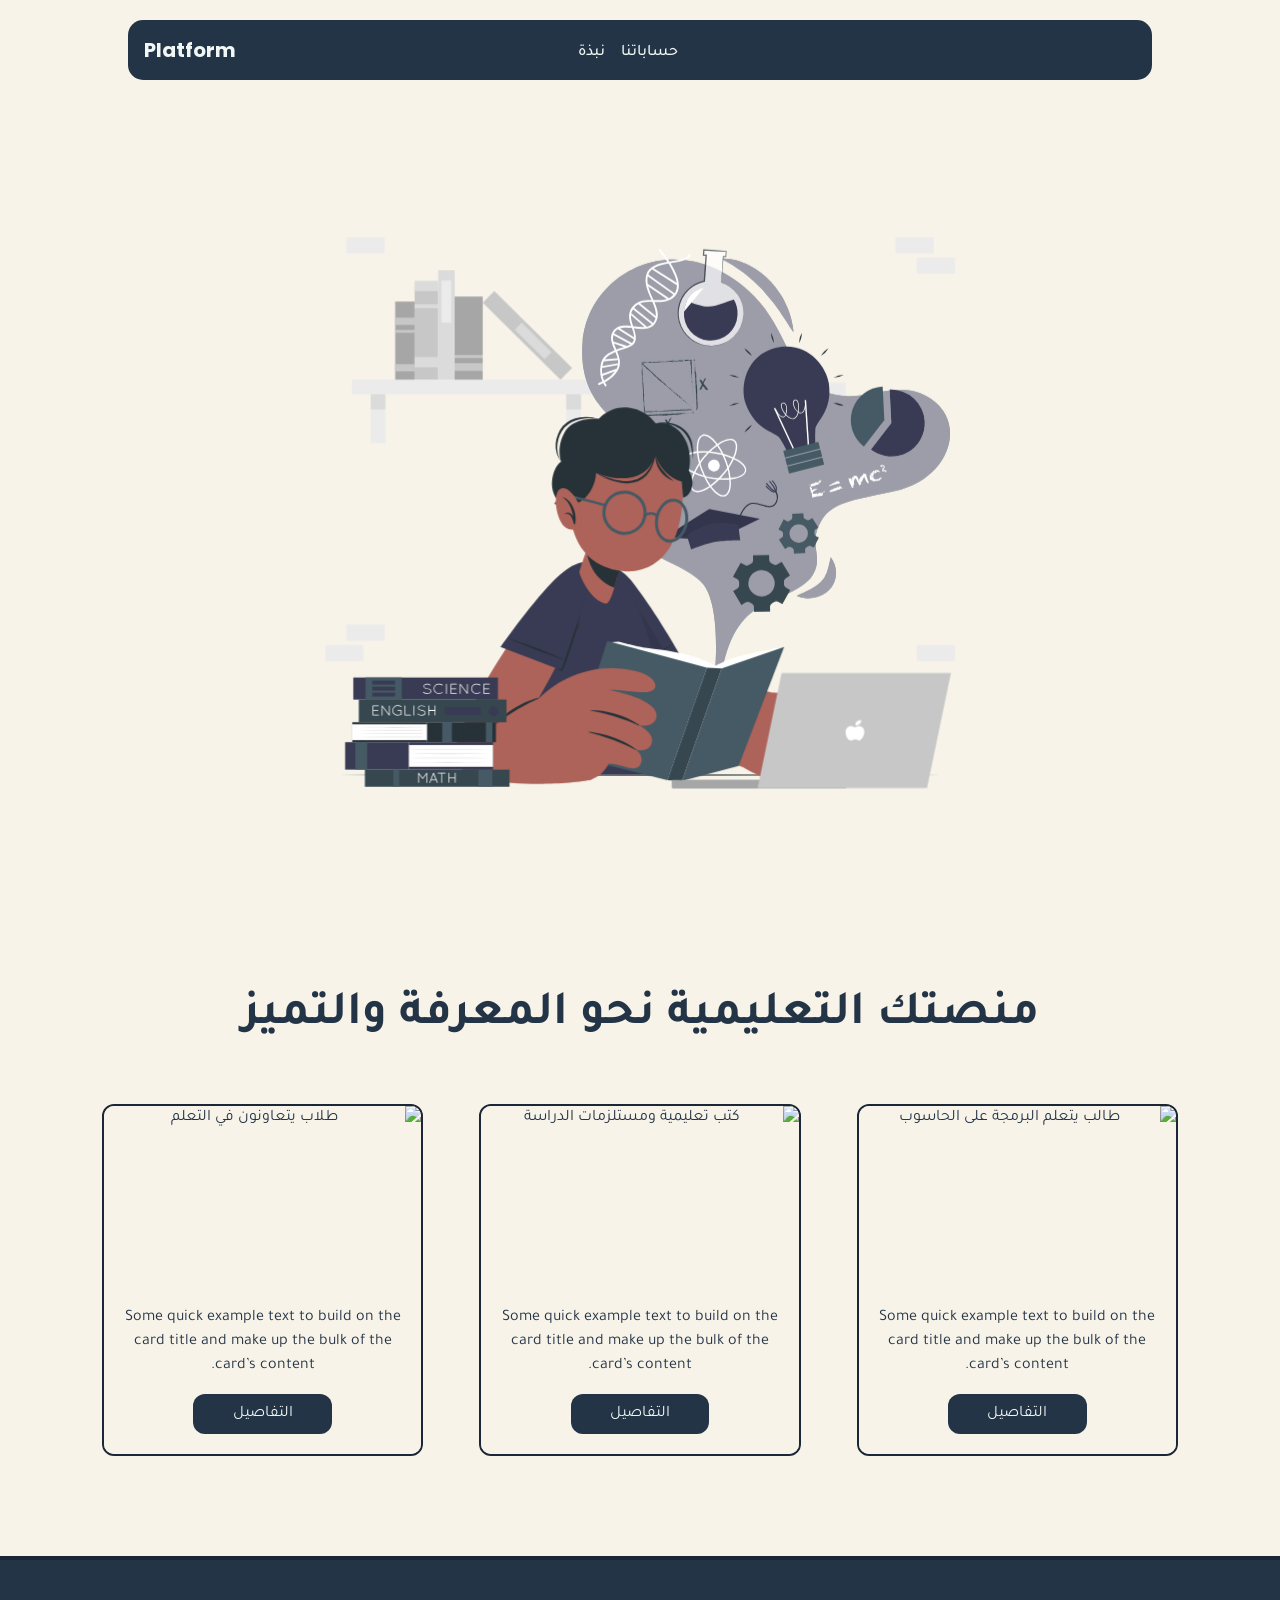
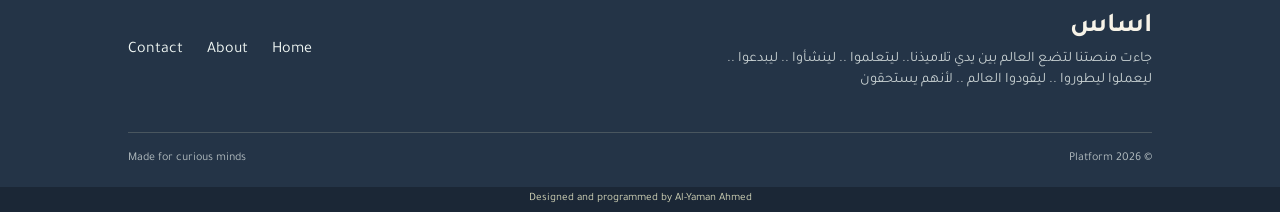
==== commit 5870a1a1: "Add files via upload" ====
--- a/index.html
+++ b/index.html
@@ -14,7 +14,7 @@
     <link rel="stylesheet" href="./home.css" />
     <meta charset="UTF-8" />
     <meta name="viewport" content="width=device-width, initial-scale=1.0" />
-    <title>Platform | منصة تعليمية</title>
+    <title>Asas | اساس</title>
   </head>
   <body>
     <!-- Main navigation -->
@@ -136,7 +136,7 @@
  <footer class="site-footer" dir="rtl">
    <div class="site-footer__content">
      <div>
-       <p class="site-footer__brand">Platform</p>
+       <p class="site-footer__brand">اساس</p>
        <p class="site-footer__tagline">
 جاءت منصتنا لتضع العالم بين يدي تلاميذنا.. ليتعلموا .. لينشأوا .. ليبدعوا .. <br> ليعملوا ليطوروا .. ليقودوا العالم .. لأنهم يستحقون</p>
      </div>
--- a/home.css
+++ b/home.css
@@ -11,28 +11,6 @@
 
 * {
   box-sizing: border-box;
-}
-
-::selection {
-  background-color: var(--primary);
-  color: var(--page-background);
-}
-
-::-moz-selection {
-  background-color: var(--primary);
-  color: var(--page-background);
-}
-
-.navbar ::selection,
-.site-footer ::selection {
-  background-color: var(--page-background);
-  color: var(--primary);
-}
-
-.navbar ::-moz-selection,
-.site-footer ::-moz-selection {
-  background-color: var(--page-background);
-  color: var(--primary);
 }
 
 a,
@@ -130,9 +108,9 @@
 .slogan {
   display: block;
   width: min(100%, 720px);
-  height: calc(100vh - 120px);
-  min-height: 320px;
-  margin: 2rem auto 1rem;
+  height: 100vh;
+  min-height: 0;
+  margin: 0 auto;
   position: relative;
   left: auto;
   bottom: auto;
@@ -169,11 +147,16 @@
   padding: 0 1rem 2rem;
 }
 .courses-section {
+  display: block;
+  margin-bottom: 2rem;
+}
+.courses-section > .row {
   display: flex;
   flex-wrap: wrap;
   gap: 1rem;
-  justify-content: center;
-  margin-bottom: 2rem;
+  width: 100%;
+  margin-right: 0;
+  margin-left: 0;
 }
 .course-column {
   border: var(--accent) solid 2px;
@@ -205,11 +188,13 @@
   background-color: var(--page-background);
 }
 .proprties-corse {
+  display: block;
+  width: 50%;
+  margin: 0 auto;
   font-family: var(--font-body);
   border: none;
   background-color: var(--primary);
   color: var(--light-text);
-  width: 40%;
   height: 40px;
   border-radius: 12px;
 }
@@ -240,6 +225,9 @@
   border-top: 4px solid var(--accent);
   color: var(--light-text);
   font-family: var(--font-body);
+}
+.site-footer__brand {
+  font-style: var(--font-body);
 }
 .site-footer__content,
 .site-footer__bottom {
@@ -275,7 +263,7 @@
     transform 0.2s ease;
 }
 .site-footer a:hover {
-  color: var(--light-text) !important;
+  color: var(--accent);
   transform: translateY(-2px);
 }
 .site-footer__bottom {
@@ -345,10 +333,30 @@
     color: var(--light-text) !important;
   }
 
+  .courses-section {
+    width: 100%;
+    max-width: 100%;
+    padding-right: 1rem;
+    padding-left: 1rem;
+  }
+
+  .courses-section > .row {
+    flex-direction: column;
+    align-items: stretch;
+    gap: 1rem;
+  }
+
+  .course-column {
+    flex: 0 0 auto;
+    width: 100%;
+    min-width: 0;
+    margin: 0;
+  }
+
   .hero-illustration,
   .slogan {
-    height: calc(100vh - 120px);
-    margin-top: 1.5rem;
+    height: 100vh;
+    margin: 0 auto;
   }
 
   .site-footer {
@@ -371,26 +379,9 @@
   .hero-illustration,
   .slogan {
     width: 100%;
-    height: calc(100vh - 100px);
-    min-height: 280px;
-    margin-top: 1rem;
-  }
-
-  .courses-section .row {
-    flex-direction: column;
-    gap: 1rem;
-  }
-
-  .courses-section {
-    width: 80vw;
-    max-width: 80vw;
-    padding-right: 0.75rem;
-    padding-left: 0.75rem;
-  }
-
-  .course-column {
-    width: 100%;
-    margin-right: 0;
+    height: 100vh;
+    min-height: 0;
+    margin: 0 auto;
   }
 
   .intro-message {
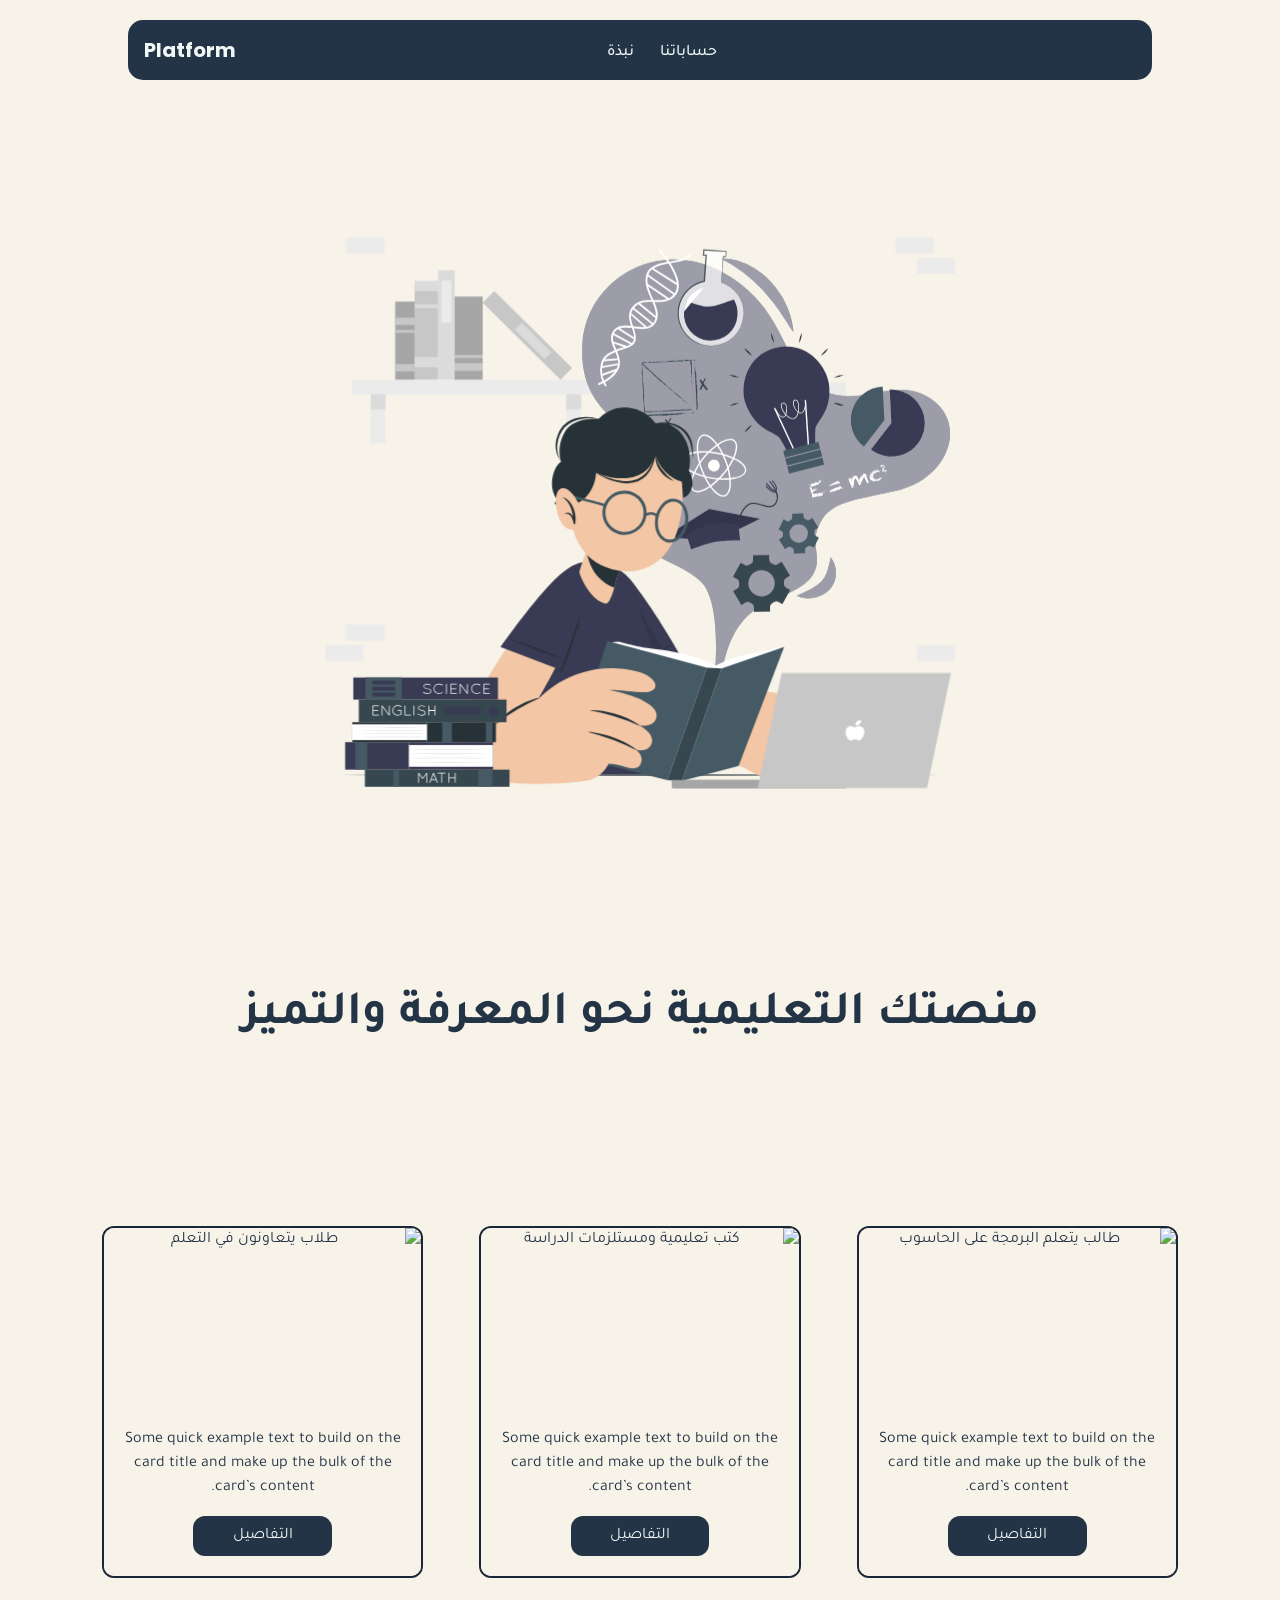
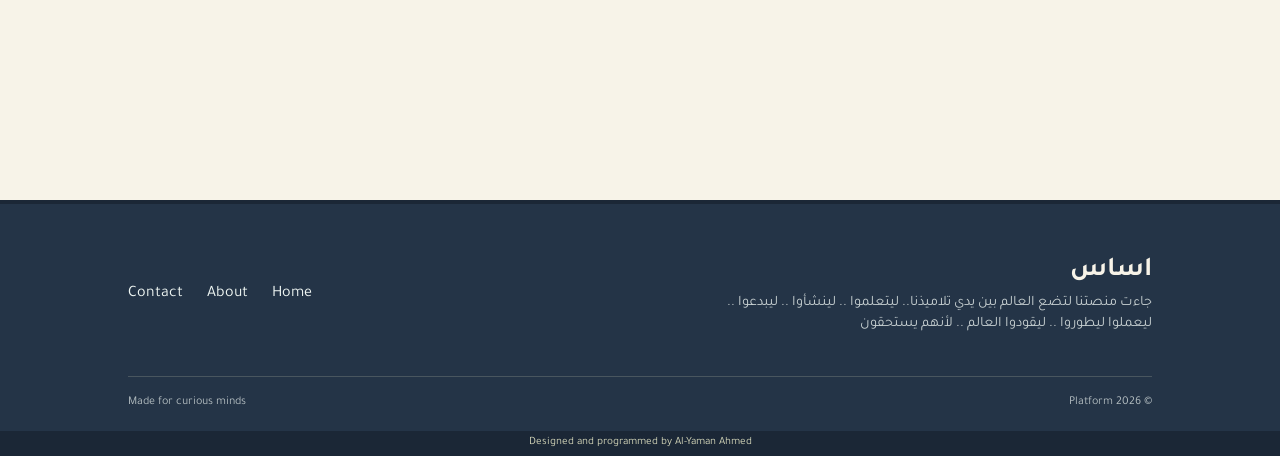
==== commit b90448f5: "Add files via upload" ====
--- a/index.html
+++ b/index.html
@@ -99,6 +99,14 @@
 <!-- <div style="background-color: #AD6359; width: 80px; height: 70px; border-radius: 50%; position: relative; left: 45vw; bottom: 410px;"></div>   -->
 <!-- Introductory message -->
  <div class="intro-message">منصتك التعليمية نحو المعرفة والتميز</div>
+ <!-- Google AdSense: replace the IDs in home.js after your account is approved. -->
+ <div class="ad-container" aria-label="إعلان">
+  <ins class="adsbygoogle"
+    data-ad-client="ca-pub-REPLACE_WITH_YOUR_PUBLISHER_ID"
+    data-ad-slot="REPLACE_WITH_YOUR_AD_SLOT_ID"
+    data-ad-format="auto"
+    data-full-width-responsive="true"></ins>
+ </div>
  <!-- Courses -->
  <section class="container text-center courses-section" aria-label="الدورات التعليمية">
   <div class="row align-items-center">
@@ -132,6 +140,13 @@
   </div>
 </div>
  </section>
+ <div class="ad-container ad-container--lower" aria-label="إعلان">
+  <ins class="adsbygoogle"
+    data-ad-client="ca-pub-REPLACE_WITH_YOUR_PUBLISHER_ID"
+    data-ad-slot="REPLACE_WITH_YOUR_AD_SLOT_ID"
+    data-ad-format="auto"
+    data-full-width-responsive="true"></ins>
+ </div>
  <!-- Footer -->
  <footer class="site-footer" dir="rtl">
    <div class="site-footer__content">
@@ -148,7 +163,7 @@
    </div>
    <div class="site-footer__bottom">
      <span>© 2026 Platform</span>
-     <span>Made for curious minds</span>
+     <span>Made for curious minds</span>  
    </div>
  </footer>
    <!-- Footer credit -->
@@ -164,6 +179,7 @@
 
 
   <!-- Bootstrap JavaScript -->
+  <script src="./home.js"></script>
   <script
       src="https://cdn.jsdelivr.net/npm/bootstrap@5.3.8/dist/js/bootstrap.bundle.min.js"
       integrity="sha384-FKyoEForCGlyvwx9Hj09JcYn3nv7wiPVlz7YYwJrWVcXK/BmnVDxM+D2scQbITxI"
--- a/home.css
+++ b/home.css
@@ -13,6 +13,28 @@
   box-sizing: border-box;
 }
 
+::selection {
+  background-color: var(--primary);
+  color: var(--page-background);
+}
+
+::-moz-selection {
+  background-color: var(--primary);
+  color: var(--page-background);
+}
+
+.navbar ::selection,
+.site-footer ::selection {
+  background-color: var(--page-background);
+  color: var(--primary);
+}
+
+.navbar ::-moz-selection,
+.site-footer ::-moz-selection {
+  background-color: var(--page-background);
+  color: var(--primary);
+}
+
 a,
 button,
 .card,
@@ -51,6 +73,28 @@
 /* Navigation links */
 .nav-link {
   color: var(--light-text) !important;
+  position: relative;
+  width: 70px;
+  text-align: center;
+  flex-shrink: 0;
+}
+
+.nav-link::after {
+  content: "";
+  position: absolute;
+  width: 90%;
+  right: 5%;
+  bottom: 0;
+  left: 0;
+  height: 2px;
+  background-color: var(--page-background);
+  transform: scaleX(0);
+  transform-origin: left;
+  transition: transform 0.25s ease;
+}
+
+.nav-link:hover::after {
+  transform: scaleX(1);
 }
 /* Navigation brand */
 .navbar-brand {
@@ -126,6 +170,10 @@
 #freepik_stories-learning #el9a5t5qh1p59 {
   display: none;
 }
+
+#freepik_stories-learning [style*="rgb(173, 99, 89)"] {
+  fill: #f3c6a5 !important;
+}
 /* Decorative experiment */
 body > div[style*="#AD6359"] {
   width: 80px !important;
@@ -146,6 +194,23 @@
   bottom: auto;
   padding: 0 1rem 2rem;
 }
+.ad-container {
+  width: min(100% - 2rem, 970px);
+  min-height: 90px;
+  margin: 0 auto 2rem;
+  text-align: center;
+  overflow: hidden;
+}
+
+.ad-container--lower {
+  margin-top: 1rem;
+  margin-bottom: 0;
+}
+
+.adsbygoogle {
+  display: block;
+  min-height: 90px;
+}
 .courses-section {
   display: block;
   margin-bottom: 2rem;
@@ -263,7 +328,6 @@
     transform 0.2s ease;
 }
 .site-footer a:hover {
-  color: var(--accent);
   transform: translateY(-2px);
 }
 .site-footer__bottom {
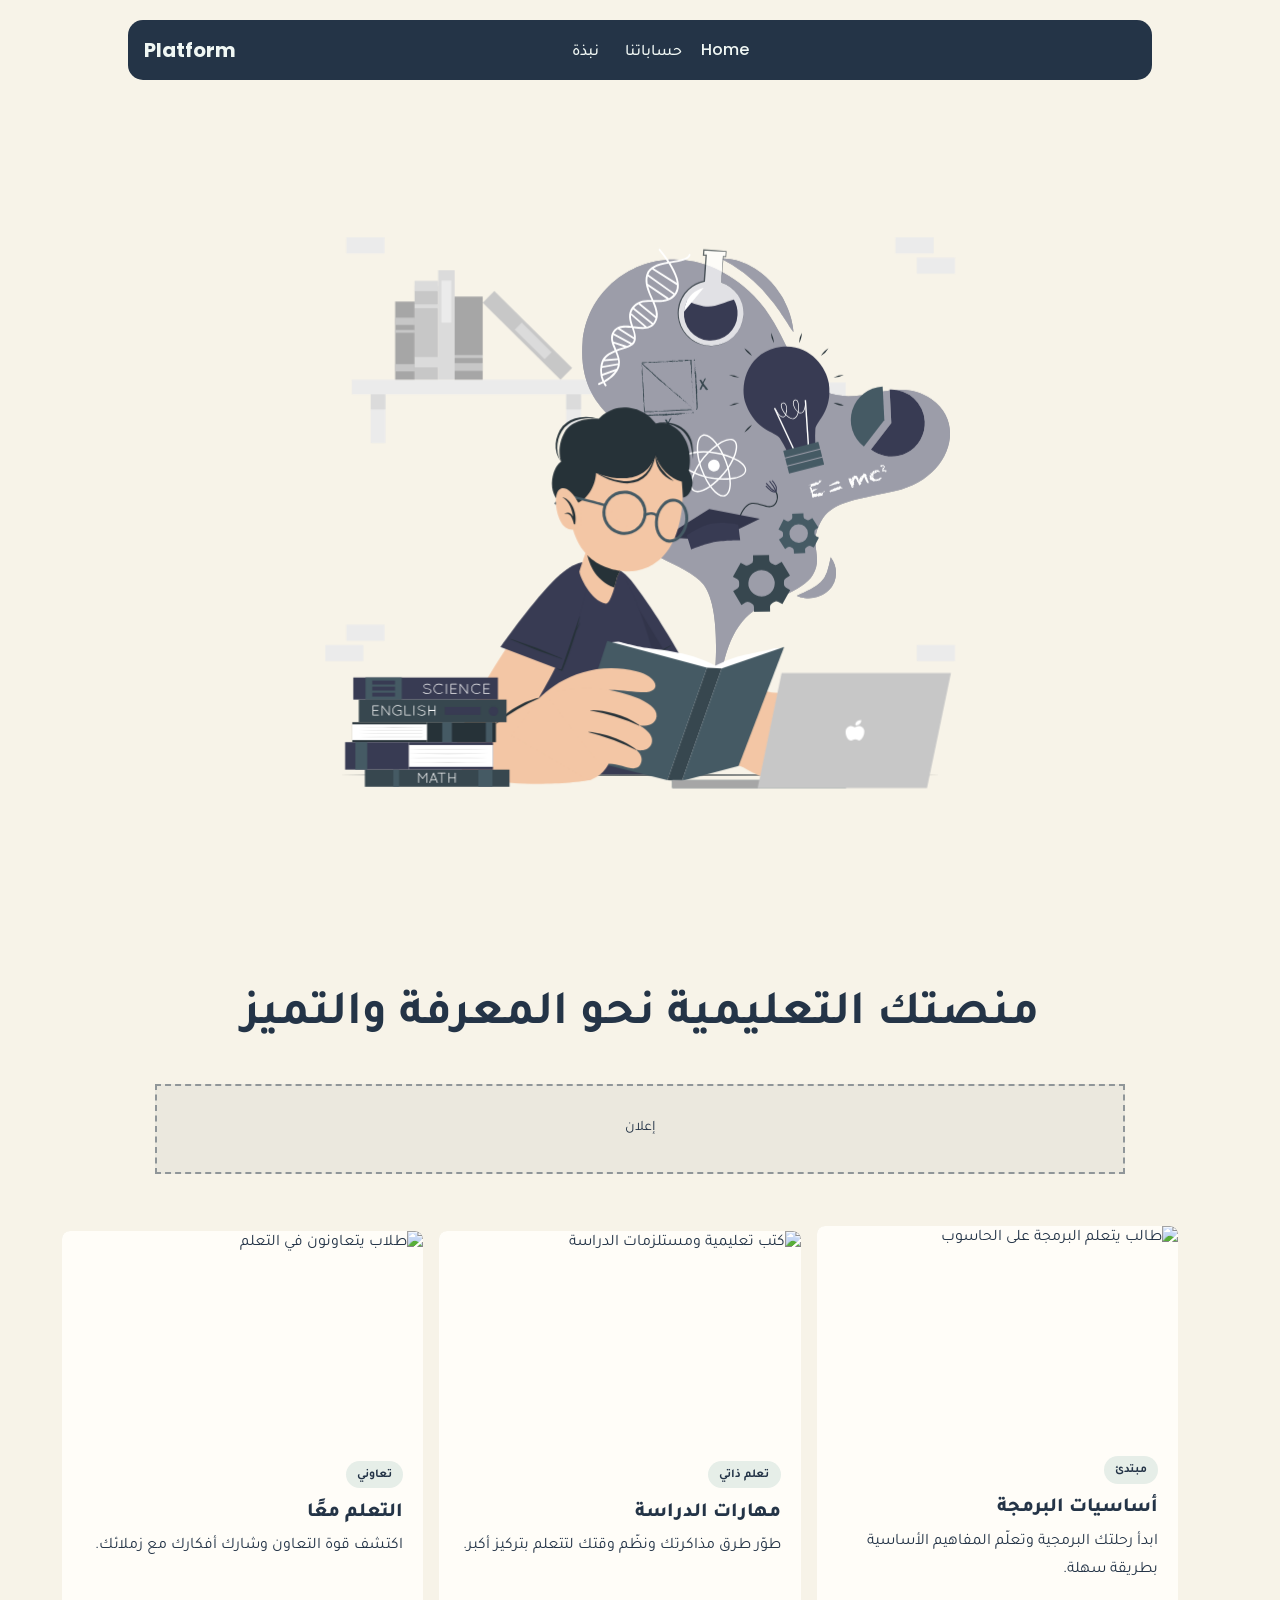
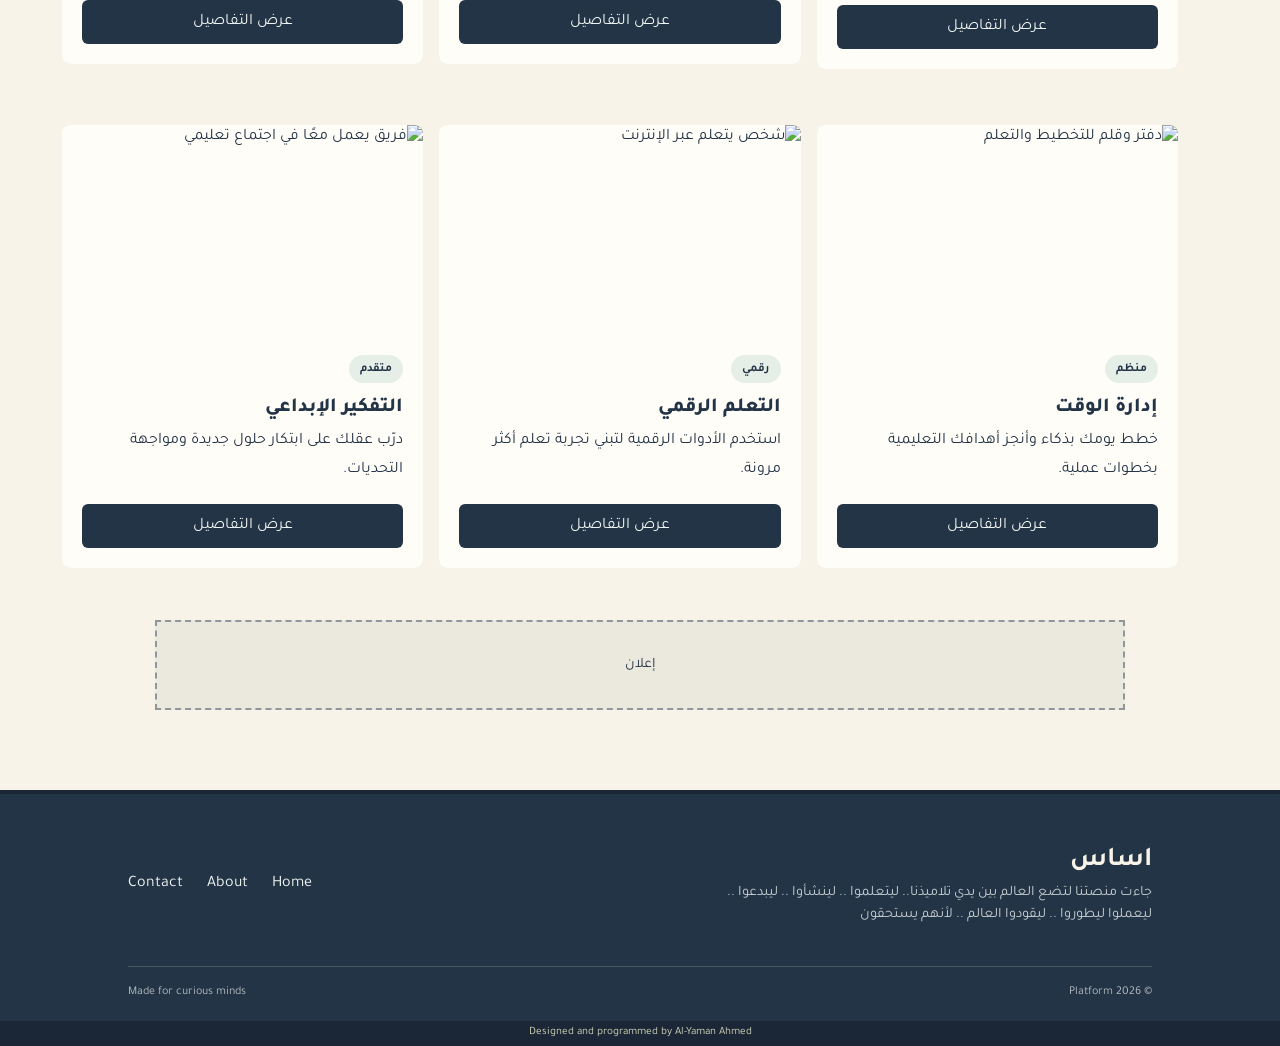
==== commit 36aa4df6: "Add files via upload" ====
--- a/index.html
+++ b/index.html
@@ -34,6 +34,9 @@
         </button>
         <div class="collapse navbar-collapse" id="navbarSupportedContent">
           <ul class="navbar-nav me-auto mb-2 mb-lg-0">
+            <li class="nav-item">
+              <a class="nav-link" href="./index.html">Home</a>
+            </li>
             <li class="nav-item">
               <a class="nav-link" href="#">حساباتنا</a>
             </li> <li class="nav-item">
@@ -108,14 +111,16 @@
     data-full-width-responsive="true"></ins>
  </div>
  <!-- Courses -->
- <section class="container text-center courses-section" aria-label="الدورات التعليمية">
+ <section id="courses" class="container text-center courses-section" aria-label="الدورات التعليمية">
   <div class="row align-items-center">
     <div class="col course-column">
      <div class="card course-card">
   <img src="https://images.unsplash.com/photo-1516321318423-f06f85e504b3?auto=format&fit=crop&w=800&q=80" class="card-img-top course-card-image" alt="طالب يتعلم البرمجة على الحاسوب">
   <div class="card-body">
-    <p class="card-text">Some quick example text to build on the card title and make up the bulk of the card’s content.</p>
- <button class="proprties-corse">التفاصيل</button>
+    <span class="course-level">مبتدئ</span>
+    <h3 class="course-card-title">أساسيات البرمجة</h3>
+    <p class="card-text">ابدأ رحلتك البرمجية وتعلّم المفاهيم الأساسية بطريقة سهلة.</p>
+    <a class="proprties-corse" href="course-programming.html">عرض التفاصيل</a>
   </div>
 </div>
     </div>
@@ -123,8 +128,10 @@
   <div class="card course-card">
   <img src="https://images.unsplash.com/photo-1497633762265-9d179a990aa6?auto=format&fit=crop&w=800&q=80" class="card-img-top course-card-image" alt="كتب تعليمية ومستلزمات الدراسة">
   <div class="card-body">
-    <p class="card-text">Some quick example text to build on the card title and make up the bulk of the card’s content.</p>
- <button class="proprties-corse">التفاصيل</button>
+    <span class="course-level">تعلم ذاتي</span>
+    <h3 class="course-card-title">مهارات الدراسة</h3>
+    <p class="card-text">طوّر طرق مذاكرتك ونظّم وقتك لتتعلم بتركيز أكبر.</p>
+    <a class="proprties-corse" href="course-study-skills.html">عرض التفاصيل</a>
   </div>
 </div>
     </div>
@@ -132,8 +139,43 @@
   <div class="card course-card">
   <img src="https://images.unsplash.com/photo-1523240795612-9a054b0db644?auto=format&fit=crop&w=800&q=80" class="card-img-top course-card-image" alt="طلاب يتعاونون في التعلم">
   <div class="card-body">
-    <p class="card-text">Some quick example text to build on the card title and make up the bulk of the card’s content.</p>
- <button class="proprties-corse">التفاصيل</button>
+    <span class="course-level">تعاوني</span>
+    <h3 class="course-card-title">التعلم معًا</h3>
+    <p class="card-text">اكتشف قوة التعاون وشارك أفكارك مع زملائك.</p>
+    <a class="proprties-corse" href="course-collaboration.html">عرض التفاصيل</a>
+  </div>
+</div>
+    </div>
+    <div class="col course-column">
+  <div class="card course-card">
+  <img src="https://images.unsplash.com/photo-1456324504439-367cee3b3c32?auto=format&fit=crop&w=800&q=80" class="card-img-top course-card-image" alt="دفتر وقلم للتخطيط والتعلم">
+  <div class="card-body">
+    <span class="course-level">منظم</span>
+    <h3 class="course-card-title">إدارة الوقت</h3>
+    <p class="card-text">خطط يومك بذكاء وأنجز أهدافك التعليمية بخطوات عملية.</p>
+    <a class="proprties-corse" href="course-time-management.html">عرض التفاصيل</a>
+  </div>
+</div>
+    </div>
+    <div class="col course-column">
+  <div class="card course-card">
+  <img src="https://images.unsplash.com/photo-1516321165247-4aa89a48be28?auto=format&fit=crop&w=800&q=80" class="card-img-top course-card-image" alt="شخص يتعلم عبر الإنترنت">
+  <div class="card-body">
+    <span class="course-level">رقمي</span>
+    <h3 class="course-card-title">التعلم الرقمي</h3>
+    <p class="card-text">استخدم الأدوات الرقمية لتبني تجربة تعلم أكثر مرونة.</p>
+    <a class="proprties-corse" href="course-digital-learning.html">عرض التفاصيل</a>
+  </div>
+</div>
+    </div>
+    <div class="col course-column">
+  <div class="card course-card">
+  <img src="https://images.unsplash.com/photo-1552664730-d307ca884978?auto=format&fit=crop&w=800&q=80" class="card-img-top course-card-image" alt="فريق يعمل معًا في اجتماع تعليمي">
+  <div class="card-body">
+    <span class="course-level">متقدم</span>
+    <h3 class="course-card-title">التفكير الإبداعي</h3>
+    <p class="card-text">درّب عقلك على ابتكار حلول جديدة ومواجهة التحديات.</p>
+    <a class="proprties-corse" href="course-creative-thinking.html">عرض التفاصيل</a>
   </div>
 </div>
     </div>
@@ -148,7 +190,7 @@
     data-full-width-responsive="true"></ins>
  </div>
  <!-- Footer -->
- <footer class="site-footer" dir="rtl">
+ <footer id="about" class="site-footer" dir="rtl">
    <div class="site-footer__content">
      <div>
        <p class="site-footer__brand">اساس</p>
@@ -156,7 +198,7 @@
 جاءت منصتنا لتضع العالم بين يدي تلاميذنا.. ليتعلموا .. لينشأوا .. ليبدعوا .. <br> ليعملوا ليطوروا .. ليقودوا العالم .. لأنهم يستحقون</p>
      </div>
      <nav class="site-footer__links" aria-label="Footer navigation">
-       <a href="#">Home</a>
+      <a href="./index.html">Home</a>
        <a href="#">About</a>
        <a href="#">Contact</a>
      </nav>
--- a/home.css
+++ b/home.css
@@ -174,6 +174,16 @@
 #freepik_stories-learning [style*="rgb(173, 99, 89)"] {
   fill: #f3c6a5 !important;
 }
+
+/* Keep every visible skin tone in the illustration light on all viewports. */
+#freepik_stories-learning [style*="rgb(173, 99, 89)"],
+#freepik_stories-learning [style*="rgb(193, 112, 102)"],
+#freepik_stories-learning [style*="rgb(196, 117, 106)"],
+#freepik_stories-learning [style*="rgb(202, 132, 117)"],
+#freepik_stories-learning [style*="rgb(214, 146, 125)"],
+#freepik_stories-learning [style*="rgb(232, 168, 139)"] {
+  fill: #f3c6a5 !important;
+}
 /* Decorative experiment */
 body > div[style*="#AD6359"] {
   width: 80px !important;
@@ -209,65 +219,189 @@
 
 .adsbygoogle {
   display: block;
+  width: 100%;
   min-height: 90px;
+}
+
+.ads-preview .ad-container {
+  display: grid;
+  min-height: 90px;
+  place-items: center;
+  border: 2px dashed rgba(36, 52, 71, 0.45);
+  background: rgba(36, 52, 71, 0.06);
+  color: var(--primary);
+  font-size: 0.9rem;
+}
+
+.ads-preview .ad-container::before {
+  content: "إعلان";
+}
+
+.ads-preview .adsbygoogle {
+  display: none;
+}
+
+@media (max-width: 575.98px) {
+  .ad-container {
+    width: calc(100% - 2rem);
+    min-height: 60px;
+  }
+
+  .adsbygoogle {
+    min-height: 60px;
+  }
 }
 .courses-section {
   display: block;
   margin-bottom: 2rem;
 }
 .courses-section > .row {
-  display: flex;
-  flex-wrap: wrap;
+  display: grid;
+  grid-template-columns: repeat(3, minmax(0, 1fr));
   gap: 1rem;
   width: 100%;
   margin-right: 0;
   margin-left: 0;
 }
 .course-column {
-  border: var(--accent) solid 2px;
-  color: var(--primary);
-  background-color: var(--page-background);
+  border: none;
+  color: var(--primary);
+  background-color: transparent;
   flex: 1 1 0;
   min-width: 0;
   padding: 0;
   margin: 20px 20px 20px 20px;
-  border-radius: 12px;
+  border-radius: 8px;
   text-align: center;
   overflow: hidden;
 }
 .course-card {
-  background-color: #f7f3e8;
+  background-color: #fffdf8;
   color: var(--primary);
   border: none;
+  height: 100%;
+  text-align: right;
+  border-radius: 8px;
+  box-shadow: 0 10px 28px rgba(36, 52, 71, 0.1);
+  overflow: hidden;
+  transform: translateY(0);
+}
+.course-card:hover {
+  box-shadow: 0 16px 34px rgba(36, 52, 71, 0.16);
+  transform: translateY(-5px);
 }
 .course-card-image {
   display: block;
   width: 100%;
-  height: 180px;
+  height: 210px;
   object-fit: cover;
+  transition: transform 0.35s ease;
+}
+.course-card:hover .course-card-image {
+  transform: scale(1.04);
 }
 .course-card .card-body {
+  display: flex;
+  flex-direction: column;
   padding: 1.25rem;
+}
+.course-level {
+  align-self: flex-start;
+  padding: 0.3rem 0.7rem;
+  border-radius: 999px;
+  background-color: #e6eee8;
+  color: var(--primary);
+  font-size: 0.75rem;
+  font-weight: 700;
+}
+.course-card-title {
+  margin: 0.8rem 0 0.45rem;
+  font-size: 1.25rem;
+  font-weight: 800;
+}
+.course-card .card-text {
+  min-height: 3rem;
+  margin-bottom: 1.25rem;
+  line-height: 1.8;
 }
 .course-card-body {
   background-color: var(--page-background);
 }
+.course-page {
+  min-height: 60vh;
+  padding: 4rem 1rem;
+}
+.course-page__content {
+  width: min(100%, 920px);
+  margin: 0 auto;
+  padding: clamp(1.5rem, 4vw, 3rem);
+  background: #fffdf8;
+  border-radius: 8px;
+  box-shadow: 0 12px 32px rgba(36, 52, 71, 0.1);
+}
+.course-page__back {
+  display: inline-block;
+  margin-bottom: 1.5rem;
+  color: var(--primary);
+  font-weight: 700;
+  text-decoration: none;
+}
+.course-page__title {
+  margin-bottom: 1rem;
+  color: var(--primary);
+  font-size: clamp(2rem, 5vw, 3.5rem);
+  font-weight: 800;
+}
+.course-page__lead {
+  max-width: 700px;
+  margin-bottom: 2rem;
+  color: #52606d;
+  font-size: 1.1rem;
+  line-height: 1.9;
+}
+.course-lessons {
+  display: grid;
+  grid-template-columns: repeat(3, minmax(0, 1fr));
+  gap: 1rem;
+  margin: 0;
+  padding: 0;
+  list-style: none;
+}
+.course-lessons li {
+  padding: 1rem;
+  border-right: 3px solid #e6eee8;
+  background: var(--page-background);
+  line-height: 1.7;
+}
+.course-page__button {
+  display: inline-block;
+  margin-top: 2rem;
+}
+
+@media (max-width: 700px) {
+  .course-lessons {
+    grid-template-columns: 1fr;
+  }
+}
 .proprties-corse {
   display: block;
-  width: 50%;
+  width: 100%;
   margin: 0 auto;
   font-family: var(--font-body);
   border: none;
   background-color: var(--primary);
   color: var(--light-text);
-  height: 40px;
-  border-radius: 12px;
+  height: 44px;
+  border-radius: 6px;
+  cursor: pointer;
+  text-align: center;
+  text-decoration: none;
+  line-height: 44px;
 }
 .proprties-corse:hover {
-  background-color: var(--page-background);
-  border: var(--primary) solid 1px;
-  color: var(--primary);
-  scale: 1.1;
+  background-color: var(--highlight);
+  color: var(--light-text);
+  transform: translateY(-2px);
 }
 .footer-credit {
   margin-bottom: -16px;
@@ -405,13 +539,11 @@
   }
 
   .courses-section > .row {
-    flex-direction: column;
-    align-items: stretch;
+    grid-template-columns: repeat(2, minmax(0, 1fr));
     gap: 1rem;
   }
 
   .course-column {
-    flex: 0 0 auto;
     width: 100%;
     min-width: 0;
     margin: 0;
@@ -452,6 +584,10 @@
     font-size: clamp(1.5rem, 8vw, 2.25rem);
   }
 
+  .courses-section > .row {
+    grid-template-columns: 1fr;
+  }
+
   body > div[style*="#AD6359"] {
     width: 56px !important;
     height: 50px !important;
